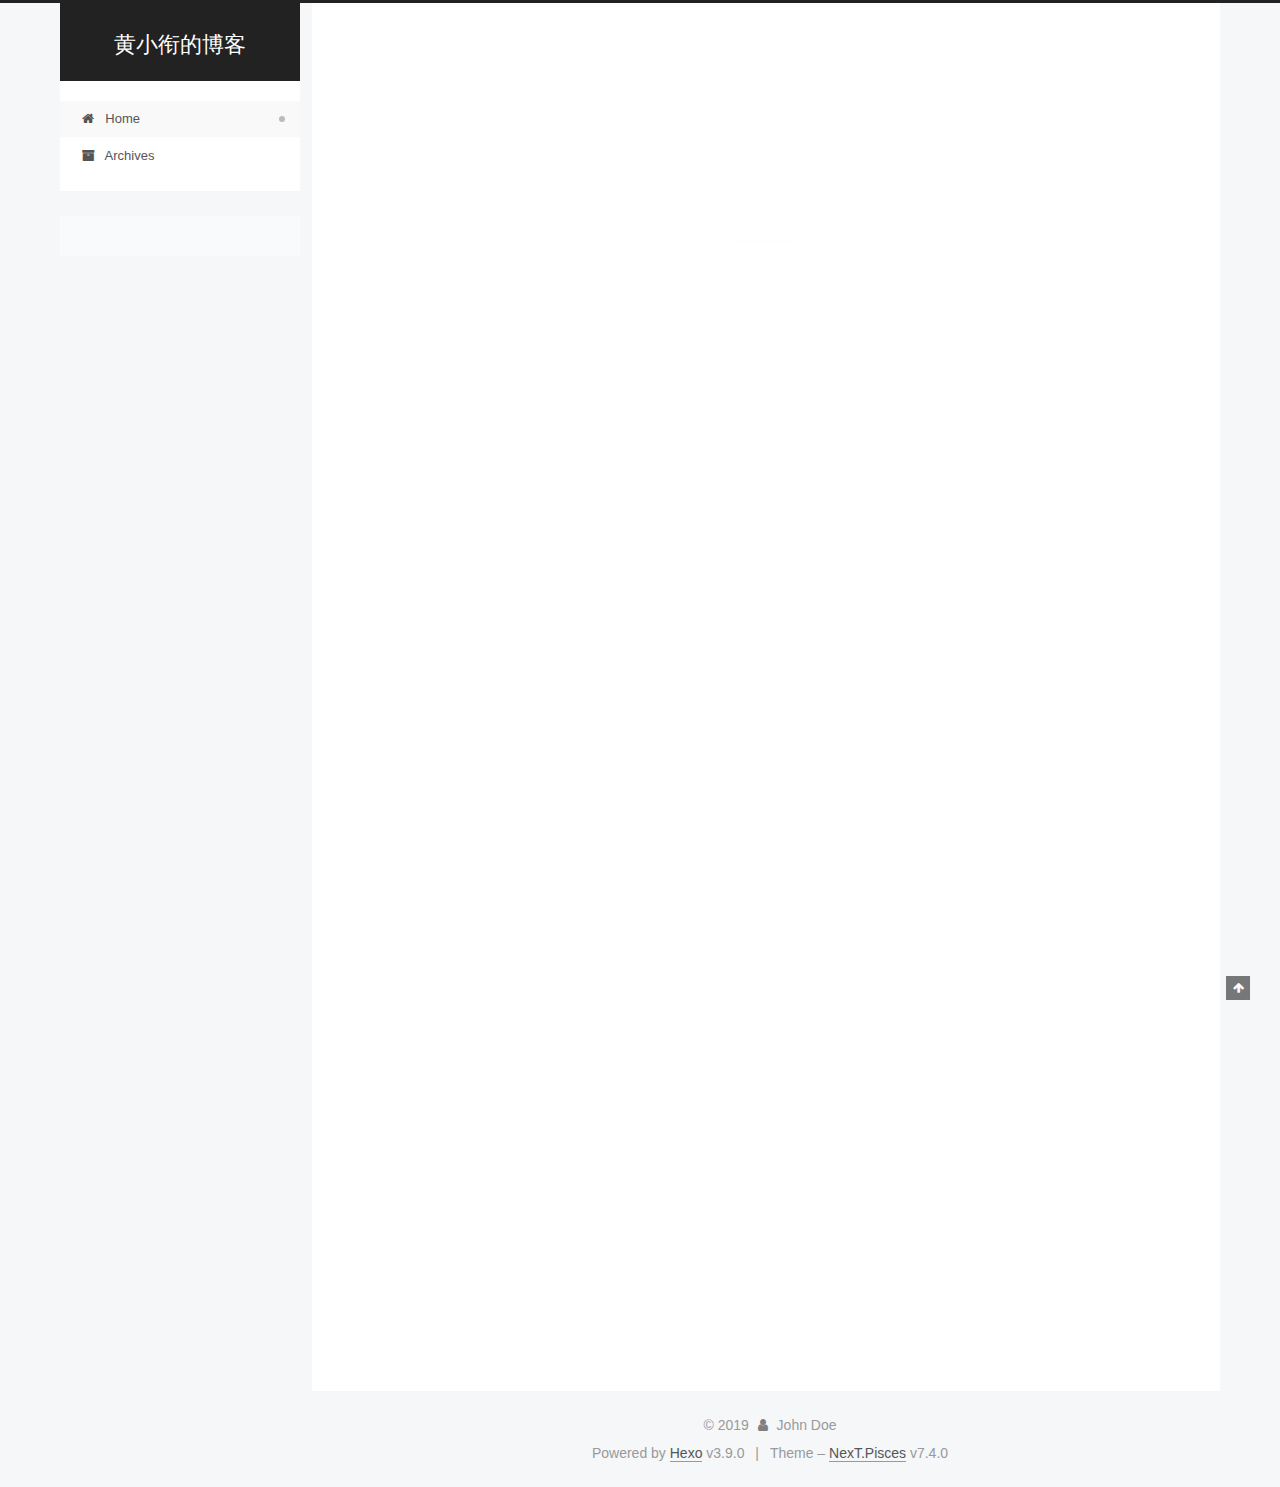
==== index.html @ cad2d897 "Site updated: 2019-09-07 14:16:09" ====
<!DOCTYPE html>





<html lang="en">
<head>
  <meta charset="UTF-8">
<meta name="viewport" content="width=device-width, initial-scale=1, maximum-scale=2">
<meta name="theme-color" content="#222">
<meta name="generator" content="Hexo 3.9.0">
  <link rel="apple-touch-icon" sizes="180x180" href="/images/apple-touch-icon-next.png?v=7.4.0">
  <link rel="icon" type="image/png" sizes="32x32" href="/images/favicon-32x32-next.png?v=7.4.0">
  <link rel="icon" type="image/png" sizes="16x16" href="/images/favicon-16x16-next.png?v=7.4.0">
  <link rel="mask-icon" href="/images/logo.svg?v=7.4.0" color="#222">

<link rel="stylesheet" href="/css/main.css?v=7.4.0">


<link rel="stylesheet" href="/lib/font-awesome/css/font-awesome.min.css?v=4.7.0">


<script id="hexo-configurations">
  var NexT = window.NexT || {};
  var CONFIG = {
    root: '/',
    scheme: 'Pisces',
    version: '7.4.0',
    exturl: false,
    sidebar: {"position":"left","display":"post","offset":12,"onmobile":false},
    copycode: {"enable":false,"show_result":false,"style":null},
    back2top: {"enable":true,"sidebar":false,"scrollpercent":false},
    bookmark: {"enable":false,"color":"#222","save":"auto"},
    fancybox: false,
    mediumzoom: false,
    lazyload: false,
    pangu: false,
    algolia: {
      appID: '',
      apiKey: '',
      indexName: '',
      hits: {"per_page":10},
      labels: {"input_placeholder":"Search for Posts","hits_empty":"We didn't find any results for the search: ${query}","hits_stats":"${hits} results found in ${time} ms"}
    },
    localsearch: {"enable":false,"trigger":"auto","top_n_per_article":1,"unescape":false,"preload":false},
    path: '',
    motion: {"enable":true,"async":false,"transition":{"post_block":"fadeIn","post_header":"slideDownIn","post_body":"slideDownIn","coll_header":"slideLeftIn","sidebar":"slideUpIn"}},
    translation: {
      copy_button: 'Copy',
      copy_success: 'Copied',
      copy_failure: 'Copy failed'
    },
    sidebarPadding: 40
  };
</script>

  <meta property="og:type" content="website">
<meta property="og:title" content="黄小衔的博客">
<meta property="og:url" content="http://yoursite.com/index.html">
<meta property="og:site_name" content="黄小衔的博客">
<meta property="og:locale" content="en">
<meta name="twitter:card" content="summary">
<meta name="twitter:title" content="黄小衔的博客">
  <link rel="canonical" href="http://yoursite.com/">


<script id="page-configurations">
  // https://hexo.io/docs/variables.html
  CONFIG.page = {
    sidebar: "",
    isHome: true,
    isPost: false,
    isPage: false,
    isArchive: false
  };
</script>

  <title>黄小衔的博客</title>
  








  <noscript>
  <style>
  .use-motion .brand,
  .use-motion .menu-item,
  .sidebar-inner,
  .use-motion .post-block,
  .use-motion .pagination,
  .use-motion .comments,
  .use-motion .post-header,
  .use-motion .post-body,
  .use-motion .collection-header { opacity: initial; }

  .use-motion .logo,
  .use-motion .site-title,
  .use-motion .site-subtitle {
    opacity: initial;
    top: initial;
  }

  .use-motion .logo-line-before i { left: initial; }
  .use-motion .logo-line-after i { right: initial; }
  </style>
</noscript>

</head>

<body itemscope itemtype="http://schema.org/WebPage" lang="en">
  <div class="container use-motion">
    <div class="headband"></div>

    <header id="header" class="header" itemscope itemtype="http://schema.org/WPHeader">
      <div class="header-inner"><div class="site-brand-container">
  <div class="site-meta">

    <div>
      <a href="/" class="brand" rel="start">
        <span class="logo-line-before"><i></i></span>
        <span class="site-title">黄小衔的博客</span>
        <span class="logo-line-after"><i></i></span>
      </a>
    </div>
  </div>

  <div class="site-nav-toggle">
    <button aria-label="Toggle navigation bar">
      <span class="btn-bar"></span>
      <span class="btn-bar"></span>
      <span class="btn-bar"></span>
    </button>
  </div>
</div>


<nav class="site-nav">
  
  <ul id="menu" class="menu">
      
      
      
        
        <li class="menu-item menu-item-home">
      
    

    <a href="/" rel="section"><i class="menu-item-icon fa fa-fw fa-home"></i> <br>Home</a>

  </li>
      
      
      
        
        <li class="menu-item menu-item-archives">
      
    

    <a href="/archives/" rel="section"><i class="menu-item-icon fa fa-fw fa-archive"></i> <br>Archives</a>

  </li>
  </ul>

</nav>
</div>
    </header>

    
  <div class="back-to-top">
    <i class="fa fa-arrow-up"></i>
    <span>0%</span>
  </div>


    <main id="main" class="main">
      <div class="main-inner">
        <div class="content-wrap">
            

          <div id="content" class="content">
            
  <div id="posts" class="posts-expand">
        <article itemscope itemtype="http://schema.org/Article">
  
  
  
  <div class="post-block home">
    <link itemprop="mainEntityOfPage" href="http://yoursite.com/2019/09/07/我的第一篇博文/">

    <span hidden itemprop="author" itemscope itemtype="http://schema.org/Person">
      <meta itemprop="name" content="John Doe">
      <meta itemprop="description" content="">
      <meta itemprop="image" content="/images/avatar.gif">
    </span>

    <span hidden itemprop="publisher" itemscope itemtype="http://schema.org/Organization">
      <meta itemprop="name" content="黄小衔的博客">
    </span>
      <header class="post-header">
        <h1 class="post-title" itemprop="name headline">
            
            <a href="/2019/09/07/我的第一篇博文/" class="post-title-link" itemprop="url">我的第一篇博文</a>
          
        </h1>

        <div class="post-meta">
            <span class="post-meta-item">
              <span class="post-meta-item-icon">
                <i class="fa fa-calendar-o"></i>
              </span>
              <span class="post-meta-item-text">Posted on</span>

              
                
              

              <time title="Created: 2019-09-07 10:00:48" itemprop="dateCreated datePublished" datetime="2019-09-07T10:00:48+08:00">2019-09-07</time>
            </span>
          

          
  
    <div id="KPSM" sourceId="2019/09/07/我的第一篇博文/" appId="kp0000RFGR8A6Y"></div>
    <script type="text/javascript" src="https://cdn.kuaiping.yhdm360.com/pub/common/js/kp.js"></script>
  
  

        </div>
      </header>

    
    
    
    <div class="post-body" itemprop="articleBody">

      
          
        
      
    </div>

    
    
    
      <footer class="post-footer">
          <div class="post-eof"></div>
        
      </footer>
  </div>
  
  
  
  </article>

    
        <article itemscope itemtype="http://schema.org/Article">
  
  
  
  <div class="post-block home">
    <link itemprop="mainEntityOfPage" href="http://yoursite.com/2019/09/07/hello-world/">

    <span hidden itemprop="author" itemscope itemtype="http://schema.org/Person">
      <meta itemprop="name" content="John Doe">
      <meta itemprop="description" content="">
      <meta itemprop="image" content="/images/avatar.gif">
    </span>

    <span hidden itemprop="publisher" itemscope itemtype="http://schema.org/Organization">
      <meta itemprop="name" content="黄小衔的博客">
    </span>
      <header class="post-header">
        <h1 class="post-title" itemprop="name headline">
            
            <a href="/2019/09/07/hello-world/" class="post-title-link" itemprop="url">Hello World</a>
          
        </h1>

        <div class="post-meta">
            <span class="post-meta-item">
              <span class="post-meta-item-icon">
                <i class="fa fa-calendar-o"></i>
              </span>
              <span class="post-meta-item-text">Posted on</span>

              
                
              

              <time title="Created: 2019-09-07 09:27:58" itemprop="dateCreated datePublished" datetime="2019-09-07T09:27:58+08:00">2019-09-07</time>
            </span>
          

          
  
    <div id="KPSM" sourceId="2019/09/07/hello-world/" appId="kp0000RFGR8A6Y"></div>
    <script type="text/javascript" src="https://cdn.kuaiping.yhdm360.com/pub/common/js/kp.js"></script>
  
  

        </div>
      </header>

    
    
    
    <div class="post-body" itemprop="articleBody">

      
          <p>Welcome to <a href="https://hexo.io/" target="_blank" rel="noopener">Hexo</a>! This is your very first post. Check <a href="https://hexo.io/docs/" target="_blank" rel="noopener">documentation</a> for more info. If you get any problems when using Hexo, you can find the answer in <a href="https://hexo.io/docs/troubleshooting.html" target="_blank" rel="noopener">troubleshooting</a> or you can ask me on <a href="https://github.com/hexojs/hexo/issues" target="_blank" rel="noopener">GitHub</a>.</p>
<h2 id="Quick-Start"><a href="#Quick-Start" class="headerlink" title="Quick Start"></a>Quick Start</h2><h3 id="Create-a-new-post"><a href="#Create-a-new-post" class="headerlink" title="Create a new post"></a>Create a new post</h3><figure class="highlight bash"><table><tr><td class="gutter"><pre><span class="line">1</span><br></pre></td><td class="code"><pre><span class="line">$ hexo new <span class="string">"My New Post"</span></span><br></pre></td></tr></table></figure>

<p>More info: <a href="https://hexo.io/docs/writing.html" target="_blank" rel="noopener">Writing</a></p>
<h3 id="Run-server"><a href="#Run-server" class="headerlink" title="Run server"></a>Run server</h3><figure class="highlight bash"><table><tr><td class="gutter"><pre><span class="line">1</span><br></pre></td><td class="code"><pre><span class="line">$ hexo server</span><br></pre></td></tr></table></figure>

<p>More info: <a href="https://hexo.io/docs/server.html" target="_blank" rel="noopener">Server</a></p>
<h3 id="Generate-static-files"><a href="#Generate-static-files" class="headerlink" title="Generate static files"></a>Generate static files</h3><figure class="highlight bash"><table><tr><td class="gutter"><pre><span class="line">1</span><br></pre></td><td class="code"><pre><span class="line">$ hexo generate</span><br></pre></td></tr></table></figure>

<p>More info: <a href="https://hexo.io/docs/generating.html" target="_blank" rel="noopener">Generating</a></p>
<h3 id="Deploy-to-remote-sites"><a href="#Deploy-to-remote-sites" class="headerlink" title="Deploy to remote sites"></a>Deploy to remote sites</h3><figure class="highlight bash"><table><tr><td class="gutter"><pre><span class="line">1</span><br></pre></td><td class="code"><pre><span class="line">$ hexo deploy</span><br></pre></td></tr></table></figure>

<p>More info: <a href="https://hexo.io/docs/deployment.html" target="_blank" rel="noopener">Deployment</a></p>

        
      
    </div>

    
    
    
      <footer class="post-footer">
          <div class="post-eof"></div>
        
      </footer>
  </div>
  
  
  
  </article>

    
  </div>

  


          </div>
          

        </div>
          
  
  <div class="sidebar-toggle">
    <div class="sidebar-toggle-line-wrap">
      <span class="sidebar-toggle-line sidebar-toggle-line-first"></span>
      <span class="sidebar-toggle-line sidebar-toggle-line-middle"></span>
      <span class="sidebar-toggle-line sidebar-toggle-line-last"></span>
    </div>
  </div>

  <aside class="sidebar">
    <div class="sidebar-inner">

      <ul class="sidebar-nav motion-element">
        <li class="sidebar-nav-toc">
          Table of Contents
        </li>
        <li class="sidebar-nav-overview">
          Overview
        </li>
      </ul>

      <!--noindex-->
      <div class="post-toc-wrap sidebar-panel">
      </div>
      <!--/noindex-->

      <div class="site-overview-wrap sidebar-panel">
        <div class="site-author motion-element" itemprop="author" itemscope itemtype="http://schema.org/Person">
  <p class="site-author-name" itemprop="name">John Doe</p>
  <div class="site-description" itemprop="description"></div>
</div>
  <nav class="site-state motion-element">
      <div class="site-state-item site-state-posts">
        
          <a href="/archives/">
        
          <span class="site-state-item-count">2</span>
          <span class="site-state-item-name">posts</span>
        </a>
      </div>
    
  </nav>



      </div>

    </div>
  </aside>
  <div id="sidebar-dimmer"></div>


      </div>
    </main>

    <footer id="footer" class="footer">
      <div class="footer-inner">
        <div class="copyright">&copy; <span itemprop="copyrightYear">2019</span>
  <span class="with-love" id="animate">
    <i class="fa fa-user"></i>
  </span>
  <span class="author" itemprop="copyrightHolder">John Doe</span>
</div>
  <div class="powered-by">Powered by <a href="https://hexo.io" class="theme-link" rel="noopener" target="_blank">Hexo</a> v3.9.0</div>
  <span class="post-meta-divider">|</span>
  <div class="theme-info">Theme – <a href="https://theme-next.org" class="theme-link" rel="noopener" target="_blank">NexT.Pisces</a> v7.4.0</div>

        












        
      </div>
    </footer>
  </div>

  


  <script src="/lib/anime.min.js?v=3.1.0"></script>
  <script src="/lib/velocity/velocity.min.js?v=1.2.1"></script>
  <script src="/lib/velocity/velocity.ui.min.js?v=1.2.1"></script>
<script src="/js/utils.js?v=7.4.0"></script><script src="/js/motion.js?v=7.4.0"></script>
<script src="/js/schemes/pisces.js?v=7.4.0"></script>
<script src="/js/next-boot.js?v=7.4.0"></script>



  





















  

  

  


</body>
</html>
---- css/main.css ----
html {
  line-height: 1.15; /* 1 */
  -webkit-text-size-adjust: 100%; /* 2 */
}
body {
  margin: 0;
}
main {
  display: block;
}
h1 {
  font-size: 2em;
  margin: 0.67em 0;
}
hr {
  box-sizing: content-box; /* 1 */
  height: 0; /* 1 */
  overflow: visible; /* 2 */
}
pre {
  font-family: monospace, monospace; /* 1 */
  font-size: 1em; /* 2 */
}
a {
  background-color: transparent;
}
abbr[title] {
  border-bottom: none; /* 1 */
  text-decoration: underline; /* 2 */
  text-decoration: underline dotted; /* 2 */
}
b,
strong {
  font-weight: bolder;
}
code,
kbd,
samp {
  font-family: monospace, monospace; /* 1 */
  font-size: 1em; /* 2 */
}
small {
  font-size: 80%;
}
sub,
sup {
  font-size: 75%;
  line-height: 0;
  position: relative;
  vertical-align: baseline;
}
sub {
  bottom: -0.25em;
}
sup {
  top: -0.5em;
}
img {
  border-style: none;
}
button,
input,
optgroup,
select,
textarea {
  font-family: inherit; /* 1 */
  font-size: 100%; /* 1 */
  line-height: 1.15; /* 1 */
  margin: 0; /* 2 */
}
button,
input {
/* 1 */
  overflow: visible;
}
button,
select {
/* 1 */
  text-transform: none;
}
button,
[type='button'],
[type='reset'],
[type='submit'] {
  -webkit-appearance: button;
}
button::-moz-focus-inner,
[type='button']::-moz-focus-inner,
[type='reset']::-moz-focus-inner,
[type='submit']::-moz-focus-inner {
  border-style: none;
  padding: 0;
}
button:-moz-focusring,
[type='button']:-moz-focusring,
[type='reset']:-moz-focusring,
[type='submit']:-moz-focusring {
  outline: 1px dotted ButtonText;
}
fieldset {
  padding: 0.35em 0.75em 0.625em;
}
legend {
  box-sizing: border-box; /* 1 */
  color: inherit; /* 2 */
  display: table; /* 1 */
  max-width: 100%; /* 1 */
  padding: 0; /* 3 */
  white-space: normal; /* 1 */
}
progress {
  vertical-align: baseline;
}
textarea {
  overflow: auto;
}
[type='checkbox'],
[type='radio'] {
  box-sizing: border-box; /* 1 */
  padding: 0; /* 2 */
}
[type='number']::-webkit-inner-spin-button,
[type='number']::-webkit-outer-spin-button {
  height: auto;
}
[type='search'] {
  outline-offset: -2px; /* 2 */
  -webkit-appearance: textfield; /* 1 */
}
[type='search']::-webkit-search-decoration {
  -webkit-appearance: none;
}
::-webkit-file-upload-button {
  font: inherit; /* 2 */
  -webkit-appearance: button; /* 1 */
}
details {
  display: block;
}
summary {
  display: list-item;
}
template {
  display: none;
}
[hidden] {
  display: none;
}
::selection {
  background: #262a30;
  color: #fff;
}
body {
  background: #f5f7f9;
  color: #555;
  font-family: 'Lato', "PingFang SC", "Microsoft YaHei", sans-serif;
  font-size: 1em;
  line-height: 2;
}
@media (max-width: 991px) {
  body {
    padding-right: 0;
  }
}
h1,
h2,
h3,
h4,
h5,
h6 {
  font-family: 'Lato', "PingFang SC", "Microsoft YaHei", sans-serif;
  font-weight: bold;
  line-height: 1.5;
  margin: 20px 0 15px;
  padding: 0;
}
h1 {
  font-size: 1.75em;
}
h2 {
  font-size: 1.625em;
}
h3 {
  font-size: 1.5em;
}
h4 {
  font-size: 1.375em;
}
h5 {
  font-size: 1.25em;
}
h6 {
  font-size: 1.125em;
}
p {
  margin: 0 0 20px 0;
}
a,
span.exturl {
  overflow-wrap: break-word;
  word-wrap: break-word;
  background-color: transparent;
  border-bottom: 1px solid #999;
  color: #555;
  outline: none;
  text-decoration: none;
  cursor: pointer;
}
a:hover,
span.exturl:hover {
  border-bottom-color: #222;
  color: #222;
}
iframe,
img,
video {
  display: block;
  margin-left: auto;
  margin-right: auto;
  max-width: 100%;
}
hr {
  background-color: #ddd;
  background-image: repeating-linear-gradient(-45deg, #fff, #fff 4px, transparent 4px, transparent 8px);
  border: 0;
  height: 3px;
  margin: 40px 0;
}
blockquote {
  border-left: 4px solid #ddd;
  color: #666;
  margin: 0;
  padding: 0 15px;
}
blockquote cite::before {
  content: '-';
  padding: 0 5px;
}
dt {
  font-weight: 700;
}
dd {
  margin: 0;
  padding: 0;
}
kbd {
  background-color: #f9f9f9;
  background-image: linear-gradient(top, #eee, #fff, #eee);
  border: 1px solid #ccc;
  border-radius: 0.2em;
  box-shadow: 0.1em 0.1em 0.2em rgba(0,0,0,0.1);
  font-family: inherit;
  padding: 0.1em 0.3em;
  white-space: nowrap;
}
.text-left {
  text-align: left;
}
.text-center {
  text-align: center;
}
.text-right {
  text-align: right;
}
.text-justify {
  text-align: justify;
}
.text-nowrap {
  white-space: nowrap;
}
.text-lowercase {
  text-transform: lowercase;
}
.text-uppercase {
  text-transform: uppercase;
}
.text-capitalize {
  text-transform: capitalize;
}
.center-block {
  display: block;
  margin-left: auto;
  margin-right: auto;
}
.clearfix::before,
.clearfix::after {
  content: ' ';
  display: table;
}
.clearfix::after {
  clear: both;
}
.pullquote {
  width: 45%;
}
.pullquote.left {
  float: left;
  margin-left: 5px;
  margin-right: 10px;
}
.pullquote.right {
  float: right;
  margin-left: 10px;
  margin-right: 5px;
}
.translation {
  color: #999;
  font-size: 0.875em;
  margin-top: -20px;
}
.table-container {
  -webkit-overflow-scrolling: touch;
  overflow: auto;
}
table {
  border-collapse: collapse;
  border-spacing: 0;
  font-size: 0.875em;
  margin: 0 0 20px 0;
  width: 100%;
}
table > tbody > tr:nth-of-type(odd) {
  background-color: #f9f9f9;
}
table > tbody > tr:hover {
  background-color: #f5f5f5;
}
caption,
th,
td {
  font-weight: normal;
  padding: 8px;
  text-align: left;
  vertical-align: middle;
}
th,
td {
  border: 1px solid #ddd;
  border-bottom: 3px solid #ddd;
}
th {
  font-weight: 700;
  padding-bottom: 10px;
}
td {
  border-bottom-width: 1px;
}
html,
body {
  height: 100%;
}
.container {
  position: relative;
}
.header-inner {
  margin: 0 auto;
  padding: 100px 0 70px;
  width: calc(100% - 20px);
}
@media (min-width: 1200px) {
  .container .header-inner {
    width: 1160px;
  }
}
@media (min-width: 1600px) {
  .container .header-inner {
    width: 73%;
  }
}
.main-inner {
  margin: 0 auto;
  width: calc(100% - 20px);
}
@media (min-width: 1200px) {
  .container .main-inner {
    width: 1160px;
  }
}
@media (min-width: 1600px) {
  .container .main-inner {
    width: 73%;
  }
}
.footer {
  padding: 20px 0;
}
.footer-inner {
  box-sizing: border-box;
  margin: 0 auto;
  width: calc(100% - 20px);
}
@media (min-width: 1200px) {
  .container .footer-inner {
    width: 1160px;
  }
}
@media (min-width: 1600px) {
  .container .footer-inner {
    width: 73%;
  }
}
pre,
.highlight {
  background: #f7f7f7;
  color: #4d4d4c;
  line-height: 1.6;
  margin: 0 auto 20px;
}
pre,
code {
  font-family: consolas, Menlo, "PingFang SC", "Microsoft YaHei", monospace;
}
code {
  overflow-wrap: break-word;
  word-wrap: break-word;
  background: #eee;
  border-radius: 3px;
  color: #555;
  padding: 2px 4px;
}
pre {
  overflow: auto;
  padding: 10px;
}
pre code {
  background: none;
  color: #4d4d4c;
  font-size: 0.875em;
  padding: 0;
  text-shadow: none;
}
.highlight *::selection {
  background: #d6d6d6;
}
.highlight pre {
  border: 0;
  margin: 0;
  padding: 10px 0;
}
.highlight table {
  border: 0;
  margin: 0;
  width: auto;
}
.highlight td {
  border: 0;
  padding: 0;
}
.highlight figcaption {
  background: #eee;
  border-bottom: 1px solid #e9e9e9;
  color: #4d4d4c;
  line-height: 1em;
  margin: 0;
  padding: 0.5em;
}
.highlight figcaption::before,
.highlight figcaption::after {
  content: ' ';
  display: table;
}
.highlight figcaption::after {
  clear: both;
}
.highlight figcaption a {
  color: #4d4d4c;
  float: right;
}
.highlight figcaption a:hover {
  border-bottom-color: #4d4d4c;
}
.highlight .gutter pre {
  background-color: #eff2f3;
  color: #869194;
  padding-left: 10px;
  padding-right: 10px;
  text-align: right;
}
.highlight .code pre {
  background-color: #f7f7f7;
  padding-left: 10px;
  width: 100%;
}
.gutter {
  -moz-user-select: none;
  -ms-user-select: none;
  -webkit-user-select: none;
  user-select: none;
}
.gist table {
  width: auto;
}
.gist table td {
  border: 0;
}
pre .deletion {
  background: #fdd;
}
pre .addition {
  background: #dfd;
}
pre .meta {
  color: #eab700;
  -moz-user-select: none;
  -ms-user-select: none;
  -webkit-user-select: none;
  user-select: none;
}
pre .comment {
  color: #8e908c;
}
pre .variable,
pre .attribute,
pre .tag,
pre .name,
pre .regexp,
pre .ruby .constant,
pre .xml .tag .title,
pre .xml .pi,
pre .xml .doctype,
pre .html .doctype,
pre .css .id,
pre .css .class,
pre .css .pseudo {
  color: #c82829;
}
pre .number,
pre .preprocessor,
pre .built_in,
pre .builtin-name,
pre .literal,
pre .params,
pre .constant,
pre .command {
  color: #f5871f;
}
pre .ruby .class .title,
pre .css .rules .attribute,
pre .string,
pre .symbol,
pre .value,
pre .inheritance,
pre .header,
pre .ruby .symbol,
pre .xml .cdata,
pre .special,
pre .formula {
  color: #718c00;
}
pre .title,
pre .css .hexcolor {
  color: #3e999f;
}
pre .function,
pre .python .decorator,
pre .python .title,
pre .ruby .function .title,
pre .ruby .title .keyword,
pre .perl .sub,
pre .javascript .title,
pre .coffeescript .title {
  color: #4271ae;
}
pre .keyword,
pre .javascript .function {
  color: #8959a8;
}
.blockquote-center {
  border-left: none;
  margin: 40px 0;
  padding: 0;
  position: relative;
  text-align: center;
}
.blockquote-center::before,
.blockquote-center::after {
  background-position: 0 -6px;
  background-repeat: no-repeat;
  background-size: 22px 22px;
  content: ' ';
  display: block;
  height: 24px;
  opacity: 0.2;
  position: absolute;
  width: 100%;
}
.blockquote-center::before {
  background-image: url("../images/quote-l.svg");
  border-top: 1px solid #ccc;
  top: -20px;
}
.blockquote-center::after {
  background-image: url("../images/quote-r.svg");
  background-position: 100% 8px;
  border-bottom: 1px solid #ccc;
  bottom: -20px;
}
.blockquote-center p,
.blockquote-center div {
  text-align: center;
}
.post-body .group-picture img {
  border: 0;
  box-sizing: border-box;
  margin: 0 auto;
  padding: 0 3px;
}
.post-body .group-picture-row {
  margin-bottom: 6px;
  overflow: hidden;
}
.post-body .group-picture-column {
  float: left;
  margin-bottom: 10px;
}
.post-body .label {
  display: inline;
  padding: 0 2px;
}
.post-body .label.default {
  background-color: #f0f0f0;
}
.post-body .label.primary {
  background-color: #efe6f7;
}
.post-body .label.info {
  background-color: #e5f2f8;
}
.post-body .label.success {
  background-color: #e7f4e9;
}
.post-body .label.warning {
  background-color: #fcf6e1;
}
.post-body .label.danger {
  background-color: #fae8eb;
}
.post-body .tabs {
  margin-bottom: 20px;
}
.post-body .tabs,
.tabs-comment {
  display: block;
  padding-top: 10px;
  position: relative;
}
.post-body .tabs ul.nav-tabs,
.tabs-comment ul.nav-tabs {
  display: flex;
  flex-wrap: wrap;
  margin: 0;
  margin-bottom: -1px;
  padding: 0;
}
@media (max-width: 413px) {
  .post-body .tabs ul.nav-tabs,
  .tabs-comment ul.nav-tabs {
    display: block;
    margin-bottom: 5px;
  }
}
.post-body .tabs ul.nav-tabs li.tab,
.tabs-comment ul.nav-tabs li.tab {
  background-color: #fff;
  border-bottom: 1px solid #ddd;
  border-left: 1px solid transparent;
  border-right: 1px solid transparent;
  border-top: 3px solid transparent;
  flex-grow: 1;
  list-style-type: none;
}
@media (max-width: 413px) {
  .post-body .tabs ul.nav-tabs li.tab,
  .tabs-comment ul.nav-tabs li.tab {
    border-bottom: 1px solid transparent;
    border-left: 3px solid transparent;
    border-right: 1px solid transparent;
    border-top: 1px solid transparent;
  }
}
.post-body .tabs ul.nav-tabs li.tab a,
.tabs-comment ul.nav-tabs li.tab a {
  border-bottom: initial;
  display: block;
  line-height: 1.8em;
  outline: 0;
  padding: 0.25em 0.75em;
  text-align: center;
  transition-delay: 0s;
  transition-duration: 0.2s;
  transition-timing-function: ease-out;
}
.post-body .tabs ul.nav-tabs li.tab a i,
.tabs-comment ul.nav-tabs li.tab a i {
  width: 1.285714285714286em;
}
.post-body .tabs ul.nav-tabs li.tab.active,
.tabs-comment ul.nav-tabs li.tab.active {
  border-bottom: 1px solid transparent;
  border-left: 1px solid #ddd;
  border-right: 1px solid #ddd;
  border-top: 3px solid #fc6423;
}
@media (max-width: 413px) {
  .post-body .tabs ul.nav-tabs li.tab.active,
  .tabs-comment ul.nav-tabs li.tab.active {
    border-bottom: 1px solid #ddd;
    border-left: 3px solid #fc6423;
    border-right: 1px solid #ddd;
    border-top: 1px solid #ddd;
  }
}
.post-body .tabs ul.nav-tabs li.tab.active a,
.tabs-comment ul.nav-tabs li.tab.active a {
  color: #555;
  cursor: default;
}
.post-body .tabs .tab-content .tab-pane,
.tabs-comment .tab-content .tab-pane {
  border: 1px solid #ddd;
  padding: 20px 20px 0 20px;
}
.post-body .tabs .tab-content .tab-pane:not(.active),
.tabs-comment .tab-content .tab-pane:not(.active) {
  display: none;
}
.post-body .tabs .tab-content .tab-pane.active,
.tabs-comment .tab-content .tab-pane.active {
  display: block;
}
.post-body .note {
  margin-bottom: 20px;
  padding: 15px;
  position: relative;
  border: 1px solid #eee;
  border-left-width: 5px;
  border-radius: 3px;
}
.post-body .note h2,
.post-body .note h3,
.post-body .note h4,
.post-body .note h5,
.post-body .note h6 {
  margin-top: 0;
  border-bottom: initial;
  margin-bottom: 0;
  padding-top: 0;
}
.post-body .note p:first-child,
.post-body .note ul:first-child,
.post-body .note ol:first-child,
.post-body .note table:first-child,
.post-body .note pre:first-child,
.post-body .note blockquote:first-child,
.post-body .note img:first-child {
  margin-top: 0;
}
.post-body .note p:last-child,
.post-body .note ul:last-child,
.post-body .note ol:last-child,
.post-body .note table:last-child,
.post-body .note pre:last-child,
.post-body .note blockquote:last-child,
.post-body .note img:last-child {
  margin-bottom: 0;
}
.post-body .note.default {
  border-left-color: #777;
}
.post-body .note.default h2,
.post-body .note.default h3,
.post-body .note.default h4,
.post-body .note.default h5,
.post-body .note.default h6 {
  color: #777;
}
.post-body .note.primary {
  border-left-color: #6f42c1;
}
.post-body .note.primary h2,
.post-body .note.primary h3,
.post-body .note.primary h4,
.post-body .note.primary h5,
.post-body .note.primary h6 {
  color: #6f42c1;
}
.post-body .note.info {
  border-left-color: #428bca;
}
.post-body .note.info h2,
.post-body .note.info h3,
.post-body .note.info h4,
.post-body .note.info h5,
.post-body .note.info h6 {
  color: #428bca;
}
.post-body .note.success {
  border-left-color: #5cb85c;
}
.post-body .note.success h2,
.post-body .note.success h3,
.post-body .note.success h4,
.post-body .note.success h5,
.post-body .note.success h6 {
  color: #5cb85c;
}
.post-body .note.warning {
  border-left-color: #f0ad4e;
}
.post-body .note.warning h2,
.post-body .note.warning h3,
.post-body .note.warning h4,
.post-body .note.warning h5,
.post-body .note.warning h6 {
  color: #f0ad4e;
}
.post-body .note.danger {
  border-left-color: #d9534f;
}
.post-body .note.danger h2,
.post-body .note.danger h3,
.post-body .note.danger h4,
.post-body .note.danger h5,
.post-body .note.danger h6 {
  color: #d9534f;
}
.btn {
  background: #fff;
  border: 2px solid #555;
  border-radius: 2px;
  color: #555;
  display: inline-block;
  font-size: 0.875em;
  line-height: 2;
  padding: 0 20px;
  text-decoration: none;
  transition-delay: 0s;
  transition-duration: 0.2s;
  transition-timing-function: ease-in-out;
  transition-property: background-color;
}
.btn:hover {
  background: #222;
  border-color: #222;
  color: #fff;
}
.btn + .btn {
  margin: 0 0 8px 8px;
}
.btn .fa-fw {
  text-align: left;
  width: 1.285714285714286em;
}
.btn-bar {
  background: #555;
  border-radius: 1px;
  display: block;
  height: 2px;
  width: 22px;
}
.btn-bar + .btn-bar {
  margin-top: 4px;
}
.page-number-basic,
.pagination .prev,
.pagination .next,
.pagination .page-number,
.pagination .space {
  display: inline-block;
  margin: 0 10px;
  padding: 0 11px;
  position: relative;
  top: -1px;
}
@media (max-width: 767px) {
  .page-number-basic,
  .pagination .prev,
  .pagination .next,
  .pagination .page-number,
  .pagination .space {
    margin: 0 5px;
  }
}
.pagination {
  border-top: 1px solid #eee;
  margin: 120px 0 40px;
  text-align: center;
}
.pagination .prev,
.pagination .next,
.pagination .page-number {
  border-bottom: 0;
  border-top: 1px solid #eee;
  transition-property: border-color;
  transition-delay: 0s;
  transition-duration: 0.2s;
  transition-timing-function: ease-in-out;
}
.pagination .prev:hover,
.pagination .next:hover,
.pagination .page-number:hover {
  border-top-color: #222;
}
.pagination .space {
  margin: 0;
  padding: 0;
}
.pagination .prev {
  margin-left: 0;
}
.pagination .next {
  margin-right: 0;
}
.pagination .page-number.current {
  background: #ccc;
  border-top-color: #ccc;
  color: #fff;
}
@media (max-width: 767px) {
  .pagination {
    border-top: none;
  }
  .pagination .prev,
  .pagination .next,
  .pagination .page-number {
    border-bottom: 1px solid #eee;
    border-top: 0;
    margin-bottom: 10px;
    padding: 0 10px;
  }
  .pagination .prev:hover,
  .pagination .next:hover,
  .pagination .page-number:hover {
    border-bottom-color: #222;
  }
}
.comments {
  margin: 60px 20px 0;
  overflow: hidden;
}
.comment-button-group {
  display: flex;
  flex-wrap: wrap-reverse;
  justify-content: center;
  margin: 1em 0;
}
.comment-button-group .comment-button {
  margin: 0.1em 0.2em;
}
.comment-button-group .comment-button.active {
  background: #222;
  border-color: #222;
  color: #fff;
}
.comment-position {
  display: none;
}
.comment-position.active {
  display: block;
}
.tabs-comment {
  background: #fff;
  margin-top: 4em;
  padding-top: 0;
}
.tabs-comment .comments {
  border: 0;
  box-shadow: none;
  margin-top: 0;
  padding-top: 0;
}
.back-to-top {
  background: #222;
  bottom: -100px;
  box-sizing: border-box;
  color: #fff;
  cursor: pointer;
  font-size: 12px;
  left: 30px;
  opacity: 0.6;
  padding: 0 6px;
  position: fixed;
  text-align: center;
  transition-property: bottom;
  z-index: 1050;
  transition-delay: 0s;
  transition-duration: 0.2s;
  transition-timing-function: ease-in-out;
  width: 24px;
}
.back-to-top span {
  display: none;
}
.back-to-top:hover {
  color: #fc6423;
}
.back-to-top.back-to-top-on {
  bottom: 30px;
}
@media (max-width: 991px) {
  .back-to-top {
    left: 20px;
    opacity: 0.8;
  }
}
.header {
  background: transparent;
}
.header-inner {
  position: relative;
}
.headband {
  background: #222;
  height: 3px;
}
.site-meta {
  margin: 0;
  text-align: center;
}
@media (max-width: 767px) {
  .site-meta {
    text-align: center;
  }
}
.brand {
  background: #222;
  border-bottom: none;
  color: #fff;
  display: inline-block;
  line-height: 1.375em;
  padding: 0 40px;
  position: relative;
}
.brand:hover {
  color: #fff;
}
.logo {
  display: inline-block;
  line-height: 36px;
  margin-right: 5px;
  vertical-align: top;
}
.site-title {
  display: inline-block;
  font-family: 'Lato', "PingFang SC", "Microsoft YaHei", sans-serif;
  font-size: 1.375em;
  font-weight: normal;
  line-height: 1.5;
  vertical-align: top;
}
.site-subtitle {
  color: #ddd;
  font-size: 0.8125em;
  margin-top: 10px;
}
.use-motion .brand {
  opacity: 0;
}
.use-motion .logo,
.use-motion .site-title,
.use-motion .site-subtitle,
.use-motion .custom-logo-image {
  opacity: 0;
  position: relative;
  top: -10px;
}
.site-nav-toggle {
  display: none;
  left: 10px;
  position: absolute;
}
@media (max-width: 767px) {
  .site-nav-toggle {
    display: block;
  }
}
.site-nav-toggle button {
  background: transparent;
  border: 0;
  margin-top: 2px;
  padding: 9px 10px;
}
.site-nav {
  display: block;
}
@media (max-width: 767px) {
  .site-nav {
    border-top: 1px solid #ddd;
    clear: both;
    display: none;
    margin: 0 -10px;
    padding: 0 10px;
  }
}
.site-nav.site-nav-on {
  display: block;
}
.menu {
  margin-top: 20px;
  padding-left: 0;
  text-align: center;
}
.menu-item {
  display: inline-block;
  list-style: none;
  margin: 0 10px;
}
@media (max-width: 767px) {
  .menu-item {
    margin-top: 10px;
  }
}
.menu-item a,
.menu-item span.exturl {
  border-bottom: 1px solid transparent;
  display: block;
  font-size: 0.8125em;
  line-height: inherit;
  transition-property: border-color;
  transition-delay: 0s;
  transition-duration: 0.2s;
  transition-timing-function: ease-in-out;
}
.menu-item a:hover,
.menu-item span.exturl:hover {
  border-bottom-color: #222;
}
.menu-item .fa {
  margin-right: 5px;
}
.use-motion .menu-item {
  opacity: 0;
}
.post-body {
  overflow-wrap: break-word;
  word-wrap: break-word;
  font-family: 'Lato', "PingFang SC", "Microsoft YaHei", sans-serif;
}
@media (min-width: 1200px) {
  .post-body {
    font-size: 1.125em;
  }
}
@media (max-width: 767px) {
  .post-body {
    font-size: 0.875em;
  }
}
.post-body span.exturl .fa {
  font-size: 0.875em;
  margin-left: 4px;
}
.post-body .image-caption,
.post-body .figure .caption {
  color: #999;
  font-size: 0.875em;
  font-weight: bold;
  line-height: 1;
  margin: -20px auto 15px;
  text-align: center;
}
.post-sticky-flag {
  display: inline-block;
  transform: rotate(30deg);
}
.use-motion .post-block,
.use-motion .pagination,
.use-motion .comments {
  opacity: 0;
}
.use-motion .post-header {
  opacity: 0;
}
.use-motion .post-body {
  opacity: 0;
}
.use-motion .collection-header {
  opacity: 0;
}
.post-button {
  margin-top: 40px;
}
.posts-collapse {
  margin-left: 55px;
  position: relative;
  z-index: 1010;
}
@media (max-width: 767px) {
  .posts-collapse {
    margin-left: 20px;
    margin-right: 20px;
  }
}
.posts-collapse .collection-title {
  font-size: 1.125em;
  position: relative;
}
.posts-collapse .collection-title::before {
  background: #999;
  border: 1px solid #fff;
  border-radius: 50%;
  content: ' ';
  height: 10px;
  left: 0;
  margin-left: -6px;
  margin-top: -4px;
  position: absolute;
  top: 50%;
  width: 10px;
}
.posts-collapse .collection-year {
  margin: 60px 0;
  position: relative;
}
.posts-collapse .collection-year::before {
  background: #bbb;
  border-radius: 50%;
  content: ' ';
  height: 8px;
  left: 0;
  margin-left: -4px;
  margin-top: -4px;
  position: absolute;
  top: 50%;
  width: 8px;
}
.posts-collapse .collection-header {
  margin: 0 0 0 20px;
}
.posts-collapse .collection-header small {
  color: #bbb;
  margin-left: 5px;
}
.posts-collapse article {
  margin: 30px 0;
}
.posts-collapse .post-header {
  border-bottom: 1px dashed #ccc;
  position: relative;
  transition-delay: 0s;
  transition-duration: 0.2s;
  transition-timing-function: ease-in-out;
  transition-property: border;
}
.posts-collapse .post-header::before {
  background: #bbb;
  border: 1px solid #fff;
  border-radius: 50%;
  content: ' ';
  height: 6px;
  left: 0;
  margin-left: -4px;
  position: absolute;
  top: 0.75em;
  width: 6px;
  transition-delay: 0s;
  transition-duration: 0.2s;
  transition-timing-function: ease-in-out;
  transition-property: background;
}
.posts-collapse .post-header:hover {
  border-bottom-color: #666;
}
.posts-collapse .post-header:hover::before {
  background: #222;
}
.posts-collapse .post-title {
  font-size: 1em;
  font-weight: normal;
  line-height: inherit;
  margin-bottom: 0;
  margin-left: 3.75em;
}
.posts-collapse .post-title::after {
  margin-left: 3px;
  opacity: 0.6;
}
.posts-collapse .post-title a,
.posts-collapse .post-title span.exturl {
  border-bottom: none;
  color: #666;
}
.posts-collapse .post-meta {
  font-size: 0.75em;
  left: 20px;
  position: absolute;
  top: 5px;
}
.posts-collapse::after {
  background: #f5f5f5;
  content: ' ';
  height: 100%;
  left: 0;
  margin-left: -2px;
  position: absolute;
  top: 1.25em;
  width: 4px;
  z-index: -1;
}
.posts-collapse .fa-external-link {
  font-size: 0.875em;
  margin-left: 5px;
}
.post-eof {
  background: #ccc;
  height: 1px;
  margin: 80px auto 60px;
  text-align: center;
  width: 8%;
}
article:last-child .post-eof {
  display: none;
}
.posts-expand {
  padding-top: 40px;
}
@media (max-width: 767px) {
  .posts-expand {
    margin: 0 20px;
  }
}
@media (min-width: 992px) {
  .post-body {
    text-align: justify;
  }
}
@media (max-width: 991px) {
  .post-body {
    text-align: justify;
  }
}
.post-body h2,
.post-body h3,
.post-body h4,
.post-body h5,
.post-body h6 {
  padding-top: 10px;
}
.post-body h2 .header-anchor,
.post-body h3 .header-anchor,
.post-body h4 .header-anchor,
.post-body h5 .header-anchor,
.post-body h6 .header-anchor {
  border-bottom-style: none;
  color: #ccc;
  float: right;
  margin-left: 10px;
  visibility: hidden;
}
.post-body h2 .header-anchor:hover,
.post-body h3 .header-anchor:hover,
.post-body h4 .header-anchor:hover,
.post-body h5 .header-anchor:hover,
.post-body h6 .header-anchor:hover {
  color: inherit;
}
.post-body h2:hover .header-anchor,
.post-body h3:hover .header-anchor,
.post-body h4:hover .header-anchor,
.post-body h5:hover .header-anchor,
.post-body h6:hover .header-anchor {
  visibility: visible;
}
.post-body img {
  border: 1px solid #ddd;
  box-sizing: border-box;
  padding: 3px;
}
@media (max-width: 767px) {
  .post-body img {
    padding: initial;
  }
}
.post-body iframe,
.post-body img,
.post-body video {
  margin-bottom: 20px;
}
.post-body .video-container {
  height: 0;
  margin-bottom: 20px;
  overflow: hidden;
  padding-top: 75%;
  position: relative;
  width: 100%;
}
.post-body .video-container iframe,
.post-body .video-container object,
.post-body .video-container embed {
  height: 100%;
  left: 0;
  margin: 0;
  position: absolute;
  top: 0;
  width: 100%;
}
.post-gallery {
  border-collapse: separate;
  display: table;
  table-layout: fixed;
  width: 100%;
}
.post-gallery-row {
  display: table-row;
}
.post-gallery .post-gallery-img {
  border: 0;
  display: table-cell;
  text-align: center;
  vertical-align: middle;
}
.post-gallery .post-gallery-img img {
  border: 0;
  max-height: 100%;
  max-width: 100%;
}
.fancybox-close,
.fancybox-close:hover {
  border: 0;
}
.posts-expand .post-meta {
  color: #999;
  font-family: 'Lato', "PingFang SC", "Microsoft YaHei", sans-serif;
  margin: 3px 0 60px 0;
  text-align: center;
}
.posts-expand .post-meta .post-description {
  font-size: 0.875em;
  margin-top: 2px;
}
.posts-expand .post-meta time {
  border-bottom: 1px dashed #999;
  cursor: help;
}
.post-meta .post-meta-item + .post-meta-item::before {
  content: '|';
  margin: 0 0.5em;
}
.post-meta .post-meta-item {
  font-size: 0.75em;
}
.post-meta-divider {
  margin: 0 0.5em;
}
.post-meta-item-icon {
  margin-right: 3px;
}
@media (max-width: 991px) {
  .post-meta-item-icon {
    display: inline-block;
  }
}
@media (max-width: 991px) {
  .post-meta-item-text {
    display: none;
  }
}
.post-nav {
  border-top: 1px solid #eee;
  display: table;
  margin-top: 15px;
  width: 100%;
}
.post-nav-divider {
  display: table-cell;
  width: 10%;
}
.post-nav-item {
  display: table-cell;
  padding: 10px 0 0 0;
  vertical-align: top;
  width: 45%;
}
.post-nav-item a {
  border-bottom: none;
  color: #555;
  display: block;
  font-size: 0.875em;
  line-height: 1.6;
  position: relative;
}
.post-nav-item a:hover {
  border-bottom: none;
  color: #222;
}
.post-nav-item a:active {
  top: 2px;
}
.post-nav-item .fa {
  font-size: 0.75em;
  margin-right: 5px;
}
.post-nav-next a {
  padding-left: 5px;
}
.post-nav-prev {
  text-align: right;
}
.post-nav-prev a {
  padding-right: 5px;
}
.post-nav-prev .fa {
  margin-left: 5px;
}
.rtl.post-body p,
.rtl.post-body a,
.rtl.post-body h1,
.rtl.post-body h2,
.rtl.post-body h3,
.rtl.post-body h4,
.rtl.post-body h5,
.rtl.post-body h6,
.rtl.post-body li,
.rtl.post-body ul,
.rtl.post-body ol {
  direction: rtl;
  font-family: UKIJ Ekran;
}
.rtl.post-title {
  font-family: UKIJ Ekran;
}
.post-tags {
  margin-top: 40px;
  text-align: center;
}
.post-tags a {
  display: inline-block;
  font-size: 0.8125em;
  margin-right: 10px;
}
.posts-expand .post-title {
  overflow-wrap: break-word;
  word-wrap: break-word;
  font-weight: 400;
  margin: initial;
  text-align: center;
}
.posts-expand .post-title-link {
  border-bottom: none;
  color: #555;
  display: inline-block;
  line-height: 1.2;
  position: relative;
  vertical-align: top;
}
.posts-expand .post-title-link::before {
  background-color: #000;
  bottom: 0;
  content: '';
  height: 2px;
  left: 0;
  position: absolute;
  transform: scaleX(0);
  visibility: hidden;
  width: 100%;
  transition-delay: 0s;
  transition-duration: 0.2s;
  transition-timing-function: ease-in-out;
}
.posts-expand .post-title-link:hover::before {
  transform: scaleX(1);
  visibility: visible;
}
.posts-expand .post-title-link .fa {
  font-size: 0.875em;
  margin-left: 5px;
}
.post-widgets {
  border-top: 1px solid #eee;
  margin-top: 15px;
  text-align: center;
}
.wp_rating {
  height: 20px;
  line-height: 20px;
  margin-top: 10px;
  padding-top: 6px;
  text-align: center;
}
.social-like {
  display: flex;
  font-size: 0.875em;
  justify-content: center;
  text-align: center;
}
.vk_like {
  align-self: center;
  height: 21px;
  padding-top: 7px;
  width: 85px;
}
.fb_like {
  align-self: center;
  height: 30px;
}
.sidebar {
  background: #222;
  bottom: 0;
  box-shadow: inset 0 2px 6px #000;
  position: fixed;
  top: 0;
  z-index: 1040;
}
.sidebar a,
.sidebar span.exturl {
  border-bottom-color: #555;
  color: #999;
}
.sidebar a:hover,
.sidebar span.exturl:hover {
  border-bottom-color: #eee;
  color: #eee;
}
@media (max-width: 991px) {
  .sidebar {
    display: none;
  }
}
.sidebar-inner {
  color: #999;
  padding: 20px 10px;
  text-align: center;
}
.site-overview-wrap {
  overflow-x: hidden;
  overflow-y: auto;
}
.cc-license {
  margin-top: 10px;
  text-align: center;
}
.cc-license .cc-opacity {
  border-bottom: none;
  opacity: 0.7;
}
.cc-license .cc-opacity:hover {
  opacity: 0.9;
}
.cc-license img {
  display: inline-block;
}
.site-author-image {
  border: 1px solid #eee;
  display: block;
  height: auto;
  margin: 0 auto;
  max-width: 120px;
  padding: 2px;
}
.site-author-name {
  color: #222;
  font-weight: 600;
  margin: 0;
  text-align: center;
}
.site-description {
  color: #999;
  font-size: 0.8125em;
  margin-top: 0;
  text-align: center;
}
.links-of-author {
  margin-top: 20px;
}
.links-of-author a,
.links-of-author span.exturl {
  border-bottom-color: #555;
  display: inline-block;
  font-size: 0.8125em;
  margin-bottom: 10px;
  margin-right: 10px;
  vertical-align: middle;
}
.links-of-author a::before,
.links-of-author span.exturl::before {
  background: #cb03ff;
  border-radius: 50%;
  content: ' ';
  display: inline-block;
  height: 4px;
  margin-right: 3px;
  vertical-align: middle;
  width: 4px;
}
.feed-link,
.chat {
  margin-top: 10px;
}
.feed-link a,
.chat a {
  border: 1px solid #fc6423;
  border-radius: 4px;
  color: #fc6423;
  display: inline-block;
  padding: 0 15px;
}
.feed-link a .fa,
.chat a .fa {
  margin-right: 5px;
}
.feed-link a:hover,
.chat a:hover {
  background: #fc6423;
  border: 1px solid #fc6423;
  color: #fff;
}
.feed-link a:hover .fa,
.chat a:hover .fa {
  color: #fff;
}
.links-of-blogroll {
  font-size: 0.8125em;
  margin-top: 10px;
}
.links-of-blogroll-title {
  font-size: 0.875em;
  font-weight: 600;
  margin-top: 0;
}
.links-of-blogroll-list {
  list-style: none;
  margin: 0;
  padding: 0;
}
.links-of-blogroll-item {
  padding: 2px 10px;
}
.links-of-blogroll-item a,
.links-of-blogroll-item span.exturl {
  box-sizing: border-box;
  display: inline-block;
  max-width: 280px;
  overflow: hidden;
  text-overflow: ellipsis;
  white-space: nowrap;
}
#sidebar-dimmer {
  display: none;
}
@media (max-width: 767px) {
  #sidebar-dimmer {
    background: #000;
    display: block;
    height: 100%;
    left: 100%;
    opacity: 0;
    position: fixed;
    top: 0;
    width: 100%;
    z-index: 1020;
  }
  .sidebar-active + #sidebar-dimmer {
    opacity: 0.7;
    transform: translateX(-100%);
    transition: opacity 0.5s;
  }
}
.sidebar-nav {
  margin: 0 0 20px;
  padding-left: 0;
}
.sidebar-nav li {
  border-bottom: 1px solid transparent;
  color: #555;
  cursor: pointer;
  display: inline-block;
  font-size: 0.875em;
}
.sidebar-nav li.sidebar-nav-overview {
  margin-left: 10px;
}
.sidebar-nav li:hover {
  color: #fc6423;
}
.sidebar-nav .sidebar-nav-active {
  border-bottom-color: #fc6423;
  color: #fc6423;
}
.sidebar-nav .sidebar-nav-active:hover {
  color: #fc6423;
}
.sidebar-panel {
  display: none;
}
.sidebar-panel-active {
  display: block;
}
.sidebar-toggle {
  background: #222;
  bottom: 45px;
  cursor: pointer;
  height: 14px;
  left: 30px;
  line-height: 0;
  padding: 5px;
  position: fixed;
  width: 14px;
  z-index: 1050;
}
@media (max-width: 991px) {
  .sidebar-toggle {
    left: 20px;
    opacity: 0.8;
    display: none;
  }
}
.sidebar-toggle-line {
  background: #fff;
  display: inline-block;
  height: 2px;
  margin-top: 3px;
  position: relative;
  transition: all 0.4s;
  vertical-align: top;
  width: 100%;
}
.sidebar-toggle-line:first-child {
  margin-top: 0;
}
.sidebar-toggle:hover .sidebar-toggle-line {
  background: #fc6423;
}
.post-toc-wrap {
  overflow-x: hidden;
  overflow-y: auto;
}
.post-toc {
  font-size: 0.875em;
}
.post-toc ol {
  list-style: none;
  margin: 0;
  padding: 0 2px 5px 10px;
  text-align: left;
}
.post-toc ol > ol {
  padding-left: 0;
}
.post-toc ol a {
  transition-delay: 0s;
  transition-duration: 0.2s;
  transition-timing-function: ease-in-out;
  border-bottom-color: #ccc;
  color: #666;
  transition-property: all;
}
.post-toc ol a:hover {
  border-bottom-color: #000;
  color: #000;
}
.post-toc .nav-item {
  overflow: hidden;
  text-overflow: ellipsis;
  white-space: nowrap;
  line-height: 1.8;
}
.post-toc .nav .nav-child {
  display: none;
}
.post-toc .nav .active > .nav-child {
  display: block;
}
.post-toc .nav .active-current > .nav-child {
  display: block;
}
.post-toc .nav .active-current > .nav-child > .nav-item {
  display: block;
}
.post-toc .nav .active > a {
  border-bottom-color: #fc6423;
  color: #fc6423;
}
.post-toc .nav .active-current > a {
  color: #fc6423;
}
.post-toc .nav .active-current > a:hover {
  color: #fc6423;
}
.site-state {
  display: flex;
  justify-content: center;
  line-height: 1.4;
  margin-top: 10px;
  overflow: hidden;
  text-align: center;
  white-space: nowrap;
}
.site-state-item {
  border-left: 1px solid #eee;
  padding: 0 15px;
}
.site-state-item:first-child {
  border-left: none;
}
.site-state-item a {
  border-bottom: none;
}
.site-state-item-count {
  color: inherit;
  display: block;
  font-size: 1em;
  font-weight: 600;
  text-align: center;
}
.site-state-item-name {
  color: #999;
  font-size: 0.8125em;
}
.footer {
  color: #999;
  font-size: 0.875em;
}
.footer.footer-fixed {
  bottom: 0;
  left: 0;
  position: fixed;
  right: 0;
}
.footer img {
  border: 0;
}
.footer-inner {
  text-align: center;
}
.with-love {
  color: #808080;
  display: inline-block;
  margin: 0 5px;
}
.powered-by,
.theme-info {
  display: inline-block;
}
@-moz-keyframes iconAnimate {
  0%, 100% {
    transform: scale(1);
  }
  10%, 30% {
    transform: scale(0.9);
  }
  20%, 40%, 60%, 80% {
    transform: scale(1.1);
  }
  50%, 70% {
    transform: scale(1.1);
  }
}
@-webkit-keyframes iconAnimate {
  0%, 100% {
    transform: scale(1);
  }
  10%, 30% {
    transform: scale(0.9);
  }
  20%, 40%, 60%, 80% {
    transform: scale(1.1);
  }
  50%, 70% {
    transform: scale(1.1);
  }
}
@-o-keyframes iconAnimate {
  0%, 100% {
    transform: scale(1);
  }
  10%, 30% {
    transform: scale(0.9);
  }
  20%, 40%, 60%, 80% {
    transform: scale(1.1);
  }
  50%, 70% {
    transform: scale(1.1);
  }
}
@keyframes iconAnimate {
  0%, 100% {
    transform: scale(1);
  }
  10%, 30% {
    transform: scale(0.9);
  }
  20%, 40%, 60%, 80% {
    transform: scale(1.1);
  }
  50%, 70% {
    transform: scale(1.1);
  }
}
.category-all-page .category-all-title {
  text-align: center;
}
.category-all-page .category-all {
  margin-top: 20px;
}
.category-all-page .category-list {
  list-style: none;
  margin: 0;
  padding: 0;
}
.category-all-page .category-list-item {
  margin: 5px 10px;
}
.category-all-page .category-list-count {
  color: #bbb;
}
.category-all-page .category-list-count::before {
  content: ' (';
  display: inline;
}
.category-all-page .category-list-count::after {
  content: ') ';
  display: inline;
}
.category-all-page .category-list-child {
  padding-left: 10px;
}
#event-list {
  padding: 0px;
}
#event-list hr {
  background: #222;
  margin: 20px 0 45px 0;
}
#event-list hr::after {
  background: #222;
  color: #fff;
  content: 'NOW';
  display: inline-block;
  font-weight: bold;
  padding: 0 5px;
  text-align: right;
}
#event-list li.event {
  background: #f9f9f9;
  margin: 20px 0;
  min-height: 40px;
  padding-left: 10px;
}
#event-list li.event h2.event-summary {
  margin: 0;
  padding-bottom: 3px;
}
#event-list li.event h2.event-summary::before {
  color: #bbb;
  content: '\f111';
  display: inline-block;
  font-family: 'FontAwesome';
  font-size: 10px;
  margin-right: 25px;
  vertical-align: middle;
}
#event-list li.event span.event-relative-time {
  color: #bbb;
  display: inline-block;
  font-size: 12px;
  font-weight: 400;
  padding-left: 12px;
}
#event-list li.event span.event-details {
  color: #bbb;
  display: block;
  line-height: 18px;
  margin-left: 56px;
  padding-bottom: 6px;
  padding-top: 3px;
  text-indent: -24px;
}
#event-list li.event span.event-details::before {
  color: #bbb;
  display: inline-block;
  font-family: FontAwesome;
  margin-right: 9px;
  text-align: center;
  text-indent: 0;
  width: 14px;
}
#event-list li.event span.event-details.event-location::before {
  content: '\f041';
}
#event-list li.event span.event-details.event-duration::before {
  content: '\f017';
}
#event-list li.event-past {
  background: #fcfcfc;
  padding: 15px 0 15px 10px;
}
#event-list li.event-past > * {
  opacity: 0.9;
}
#event-list li.event-past h2.event-summary {
  color: #bbb;
}
#event-list li.event-past h2.event-summary::before {
  color: #dfdfdf;
}
#event-list li.event-now {
  background: #222;
  color: #fff;
  padding: 15px 0 15px 10px;
}
#event-list li.event-now h2.event-summary::before {
  animation: dot-flash 1s alternate infinite ease-in-out;
  color: #fff;
}
#event-list li.event-now * {
  color: #fff !important;
}
#event-list li.event-future {
  background: #222;
  color: #fff;
  padding: 15px 0 15px 10px;
}
#event-list li.event-future h2.event-summary::before {
  animation: dot-flash 1s alternate infinite ease-in-out;
  color: #fff;
}
#event-list li.event-future * {
  color: #fff !important;
}
@-moz-keyframes dot-flash {
  from {
    opacity: 1;
    transform: scale(1);
  }
  to {
    opacity: 0;
    transform: scale(0.8);
  }
}
@-webkit-keyframes dot-flash {
  from {
    opacity: 1;
    transform: scale(1);
  }
  to {
    opacity: 0;
    transform: scale(0.8);
  }
}
@-o-keyframes dot-flash {
  from {
    opacity: 1;
    transform: scale(1);
  }
  to {
    opacity: 0;
    transform: scale(0.8);
  }
}
@keyframes dot-flash {
  from {
    opacity: 1;
    transform: scale(1);
  }
  to {
    opacity: 0;
    transform: scale(0.8);
  }
}
ul.breadcrumb {
  font-size: 0.75em;
  list-style: none;
  margin: 1em 0;
  padding: 0 2em;
  text-align: center;
}
ul.breadcrumb li {
  display: inline;
}
ul.breadcrumb li + li::before {
  content: '/\00a0';
  font-weight: normal;
  padding: 0.5em;
}
ul.breadcrumb li + li:last-child {
  font-weight: bold;
}
.tag-cloud {
  text-align: center;
}
.tag-cloud a {
  display: inline-block;
  margin: 10px;
}
.tag-cloud a:hover {
  color: #222 !important;
}
.header {
  margin: 0 auto;
  position: relative;
  width: calc(100% - 20px);
}
@media (min-width: 1200px) {
  .header {
    width: 1160px;
  }
}
@media (min-width: 1600px) {
  .header {
    width: 73%;
  }
}
@media (max-width: 991px) {
  .header {
    width: auto;
  }
}
.header-inner {
  background: #fff;
  border-radius: initial;
  box-shadow: initial;
  overflow: hidden;
  padding: 0;
  position: absolute;
  top: 0;
  width: 240px;
}
@media (min-width: 1200px) {
  .container .header-inner {
    width: 240px;
  }
}
@media (max-width: 991px) {
  .header-inner {
    border-radius: initial;
    position: relative;
    width: auto;
  }
}
.main::before,
.main::after {
  content: ' ';
  display: table;
}
.main::after {
  clear: both;
}
@media (max-width: 991px) {
  .container .main-inner {
    width: auto;
  }
}
.content-wrap {
  background: #fff;
  border-radius: initial;
  box-shadow: initial;
  box-sizing: border-box;
  float: right;
  min-height: 700px;
  padding: 40px;
  width: calc(100% - 252px);
}
@media (min-width: 768px) and (max-width: 991px) {
  .content-wrap {
    border-radius: initial;
    padding: 20px;
    width: 100%;
  }
}
@media (max-width: 767px) {
  .content-wrap {
    border-radius: initial;
    min-height: auto;
    padding: 20px;
    width: 100%;
  }
}
.sidebar {
  background: #f5f7f9;
  box-shadow: none;
  float: left;
  position: static;
  width: 240px;
}
@media (max-width: 991px) {
  .sidebar {
    display: none;
  }
}
.sidebar-toggle {
  display: none;
}
.footer-inner {
  padding-left: 260px;
}
@media (max-width: 991px) {
  .footer-inner {
    padding: 0;
    width: auto;
  }
}
.back-to-top {
  left: auto;
  right: 30px;
}
@media (max-width: 991px) {
  .back-to-top {
    right: 20px;
  }
}
.site-brand-container {
  position: relative;
}
.site-meta {
  background: #222;
  color: #fff;
  padding: 20px 0;
}
@media (max-width: 991px) {
  .site-meta {
    box-shadow: 0 0 16px rgba(0,0,0,0.5);
  }
}
.brand {
  background: none;
  padding: 0;
}
.brand:hover {
  color: #fff;
}
.site-subtitle {
  font-weight: initial;
  margin: 10px 10px 0;
}
.custom-logo-image {
  margin-top: 20px;
}
@media (max-width: 991px) {
  .custom-logo-image {
    display: none;
  }
}
.site-nav-toggle {
  left: 20px;
  top: 50%;
  transform: translateY(-50%);
}
@media (min-width: 768px) and (max-width: 991px) {
  .site-nav-toggle {
    display: block;
  }
}
.site-nav {
  border-top: none;
}
@media (min-width: 768px) and (max-width: 991px) {
  .site-nav {
    display: none;
  }
}
.menu-item-active a,
.menu .menu-item a:hover,
.menu .menu-item span.exturl:hover {
  background: #f9f9f9;
  border-bottom-color: #fff;
}
.menu-item-active a::after,
.menu .menu-item a:hover::after,
.menu .menu-item span.exturl:hover::after {
  background-color: #bbb;
  border-radius: 50%;
  content: ' ';
  height: 6px;
  margin-top: -3px;
  position: absolute;
  right: 15px;
  top: 50%;
  width: 6px;
}
.menu .menu-item {
  display: block;
  margin: 0;
}
.menu .menu-item a,
.menu .menu-item span.exturl {
  box-sizing: border-box;
  line-height: inherit;
  padding: 5px 20px;
  position: relative;
  text-align: left;
  transition-property: background-color;
  transition-delay: 0s;
  transition-duration: 0.2s;
  transition-timing-function: ease-in-out;
}
@media (hover: none) {
  .menu .menu-item a:hover,
  .menu .menu-item span.exturl:hover {
    background: none;
  }
}
.menu .menu-item .badge {
  background-color: #ccc;
  border-radius: 10px;
  color: #fff;
  display: inline-block;
  float: right;
  font-weight: 700;
  line-height: 1;
  margin: 0.35em 0 0 0;
  padding: 2px 5px;
  text-align: center;
  text-shadow: 1px 1px 0 rgba(0,0,0,0.1);
  vertical-align: middle;
  white-space: nowrap;
}
.menu .menu-item br {
  display: none;
}
.btn-bar {
  background-color: #fff;
}
.sub-menu {
  background: #fff;
  border-bottom: 1px solid #ddd;
  margin: 0;
  padding: 6px 0;
}
.sub-menu .menu-item {
  display: inline-block;
}
.sub-menu .menu-item a,
.sub-menu .menu-item span.exturl {
  margin: 5px 10px;
  padding: initial;
}
.sub-menu .menu-item a:hover,
.sub-menu .menu-item span.exturl:hover {
  background: initial;
  color: #fc6423;
}
.sub-menu .menu-item-active a {
  background: #fff;
  border-bottom-color: #fc6423;
  color: #fc6423;
}
.sub-menu .menu-item-active a:hover {
  background: #fff;
  border-bottom-color: #fc6423;
}
.sub-menu .menu-item-active a::after {
  content: initial;
}
.sidebar {
  bottom: auto;
  right: auto;
}
.sidebar a,
.sidebar span.exturl {
  color: #555;
}
.sidebar a:hover,
.sidebar span.exturl:hover {
  border-bottom-color: #222;
  color: #222;
}
.sidebar-inner {
  background: #fff;
  border-radius: initial;
  box-shadow: initial;
  box-sizing: border-box;
  color: #555;
  width: 240px;
  opacity: 0;
}
.sidebar-inner.affix {
  position: fixed;
  top: 12px;
}
.sidebar-inner.affix-bottom {
  position: absolute;
}
.site-author::before,
.site-author::after {
  content: ' ';
  display: table;
}
.site-author::after {
  clear: both;
}
.site-state-item {
  padding: 0 10px;
}
.feed-link,
.chat {
  border-bottom: 1px dotted #ccc;
  border-top: 1px dotted #ccc;
  text-align: center;
}
.feed-link a,
.chat a {
  border: 0;
  color: #fc6423;
  display: block;
}
.feed-link a:hover,
.chat a:hover {
  background: none;
  border: 0;
  color: #e34603;
}
.feed-link a:hover .fa,
.chat a:hover .fa {
  color: #e34603;
}
.links-of-author {
  display: flex;
  flex-wrap: wrap;
  justify-content: center;
}
.links-of-author-item {
  margin: 5px 0 0;
  width: 50%;
}
.links-of-author-item a,
.links-of-author-item span.exturl {
  box-sizing: border-box;
  display: inline-block;
  margin-bottom: 0;
  margin-right: 0;
  max-width: 216px;
  overflow: hidden;
  padding: 0 5px;
  text-overflow: ellipsis;
  white-space: nowrap;
}
.links-of-author-item a,
.links-of-author-item span.exturl {
  border-bottom: none;
  display: block;
  text-decoration: none;
}
.links-of-author-item a::before,
.links-of-author-item span.exturl::before {
  display: none;
}
.links-of-author-item a:hover,
.links-of-author-item span.exturl:hover {
  background: #eee;
  border-radius: 4px;
}
.links-of-author-item .fa {
  margin-right: 2px;
}
.links-of-blogroll {
  padding: 3px 0 0;
  text-align: center;
}
.links-of-blogroll-item {
  padding: 0;
}
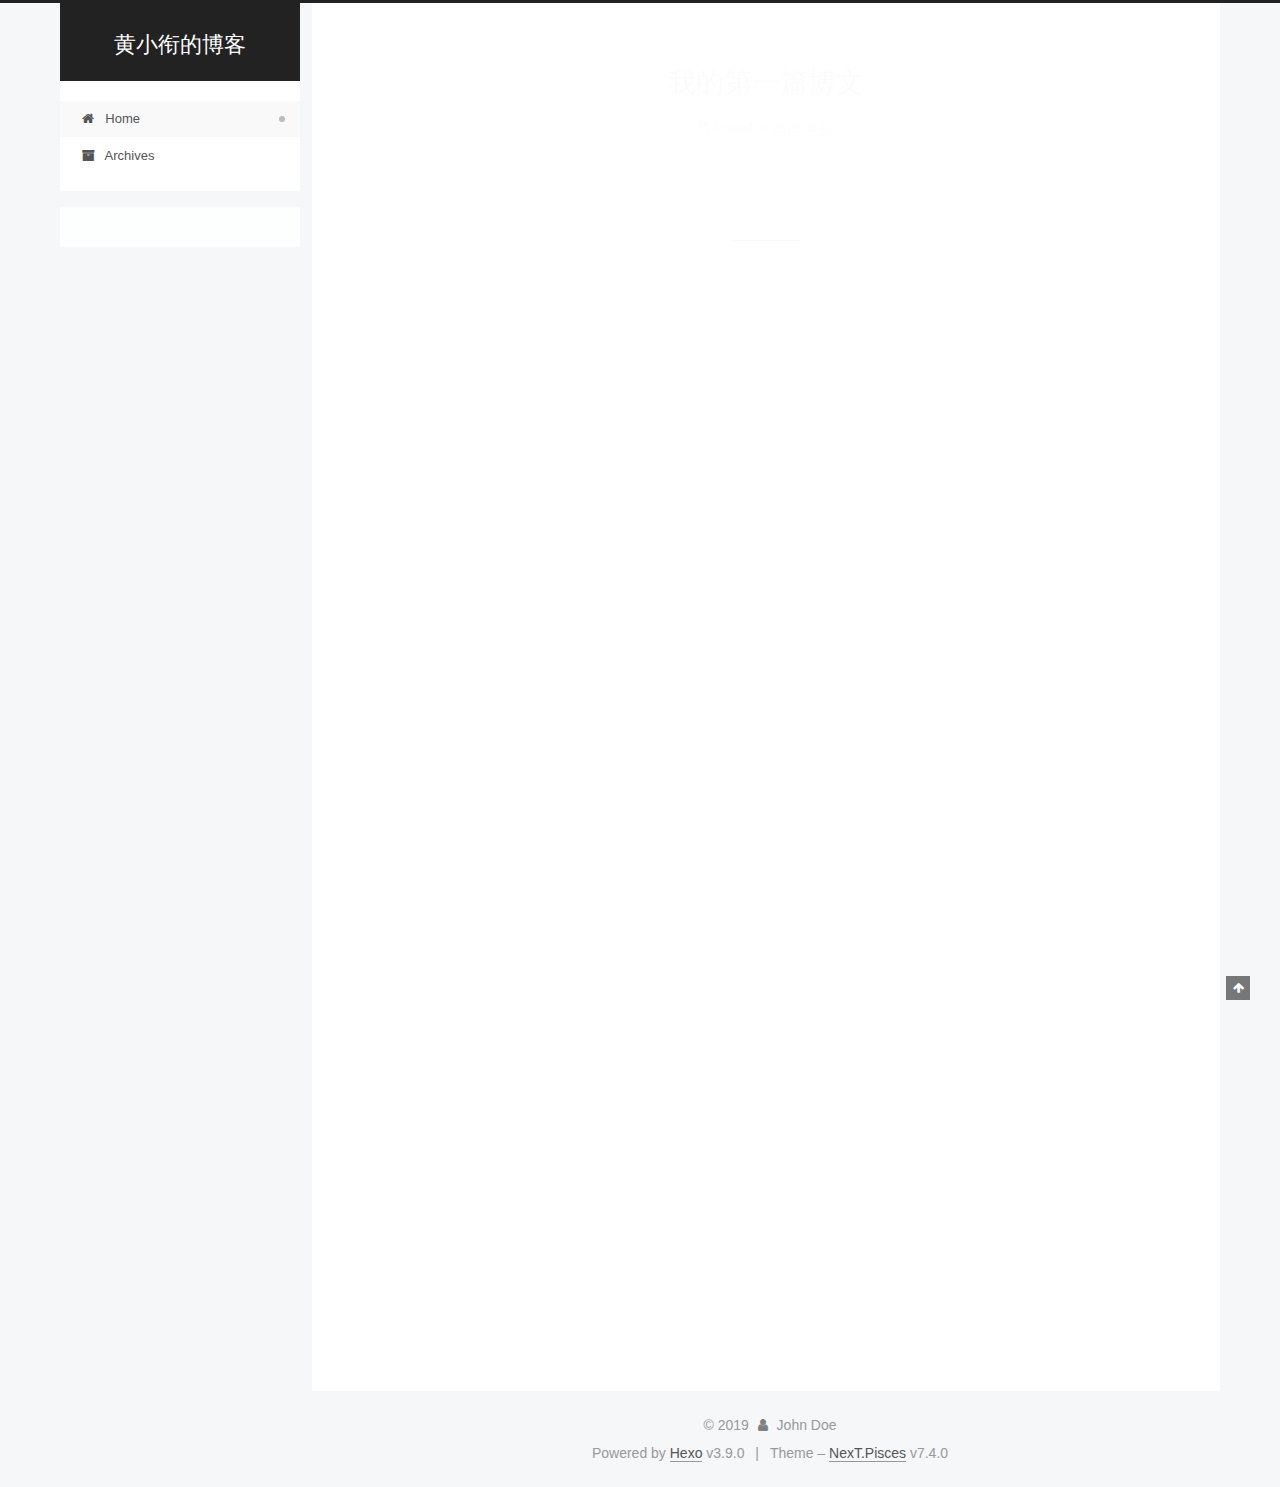
==== commit 7f4877f0: "Site updated: 2019-09-07 14:34:49" ====
--- a/index.html
+++ b/index.html
@@ -224,11 +224,6 @@
           
 
           
-  
-    <div id="KPSM" sourceId="2019/09/07/我的第一篇博文/" appId="kp0000RFGR8A6Y"></div>
-    <script type="text/javascript" src="https://cdn.kuaiping.yhdm360.com/pub/common/js/kp.js"></script>
-  
-  
 
         </div>
       </header>
@@ -297,11 +292,6 @@
           
 
           
-  
-    <div id="KPSM" sourceId="2019/09/07/hello-world/" appId="kp0000RFGR8A6Y"></div>
-    <script type="text/javascript" src="https://cdn.kuaiping.yhdm360.com/pub/common/js/kp.js"></script>
-  
-  
 
         </div>
       </header>
--- a/css/main.css
+++ b/css/main.css
@@ -1673,7 +1673,7 @@
 }
 .links-of-author a::before,
 .links-of-author span.exturl::before {
-  background: #cb03ff;
+  background: #fffee8;
   border-radius: 50%;
   content: ' ';
   display: inline-block;
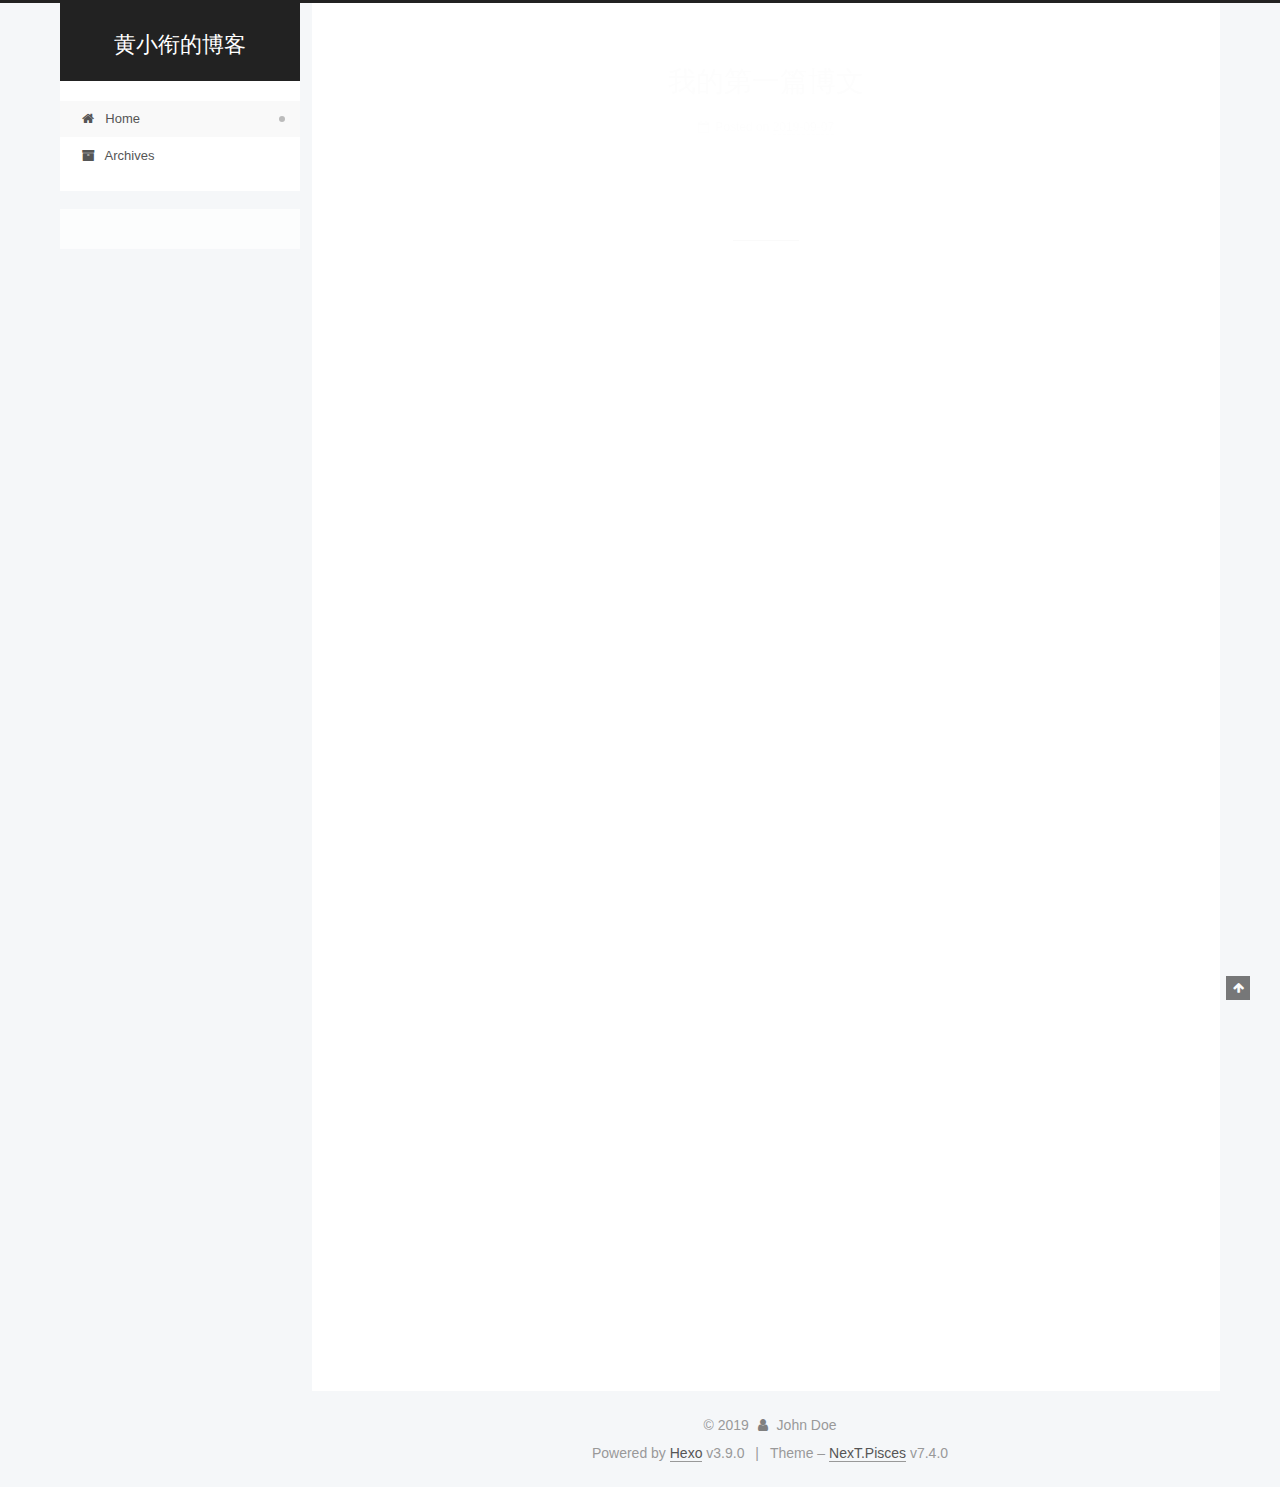
==== commit c928f8eb: "Site updated: 2019-09-07 14:36:18" ====
--- a/index.html
+++ b/index.html
@@ -224,6 +224,11 @@
           
 
           
+  
+    <div id="KPSM" sourceId="2019/09/07/我的第一篇博文/" appId="kp0000RFGR8A6Y"></div>
+    <script type="text/javascript" src="https://cdn.kuaiping.yhdm360.com/pub/common/js/kp.js"></script>
+  
+  
 
         </div>
       </header>
@@ -292,6 +297,11 @@
           
 
           
+  
+    <div id="KPSM" sourceId="2019/09/07/hello-world/" appId="kp0000RFGR8A6Y"></div>
+    <script type="text/javascript" src="https://cdn.kuaiping.yhdm360.com/pub/common/js/kp.js"></script>
+  
+  
 
         </div>
       </header>
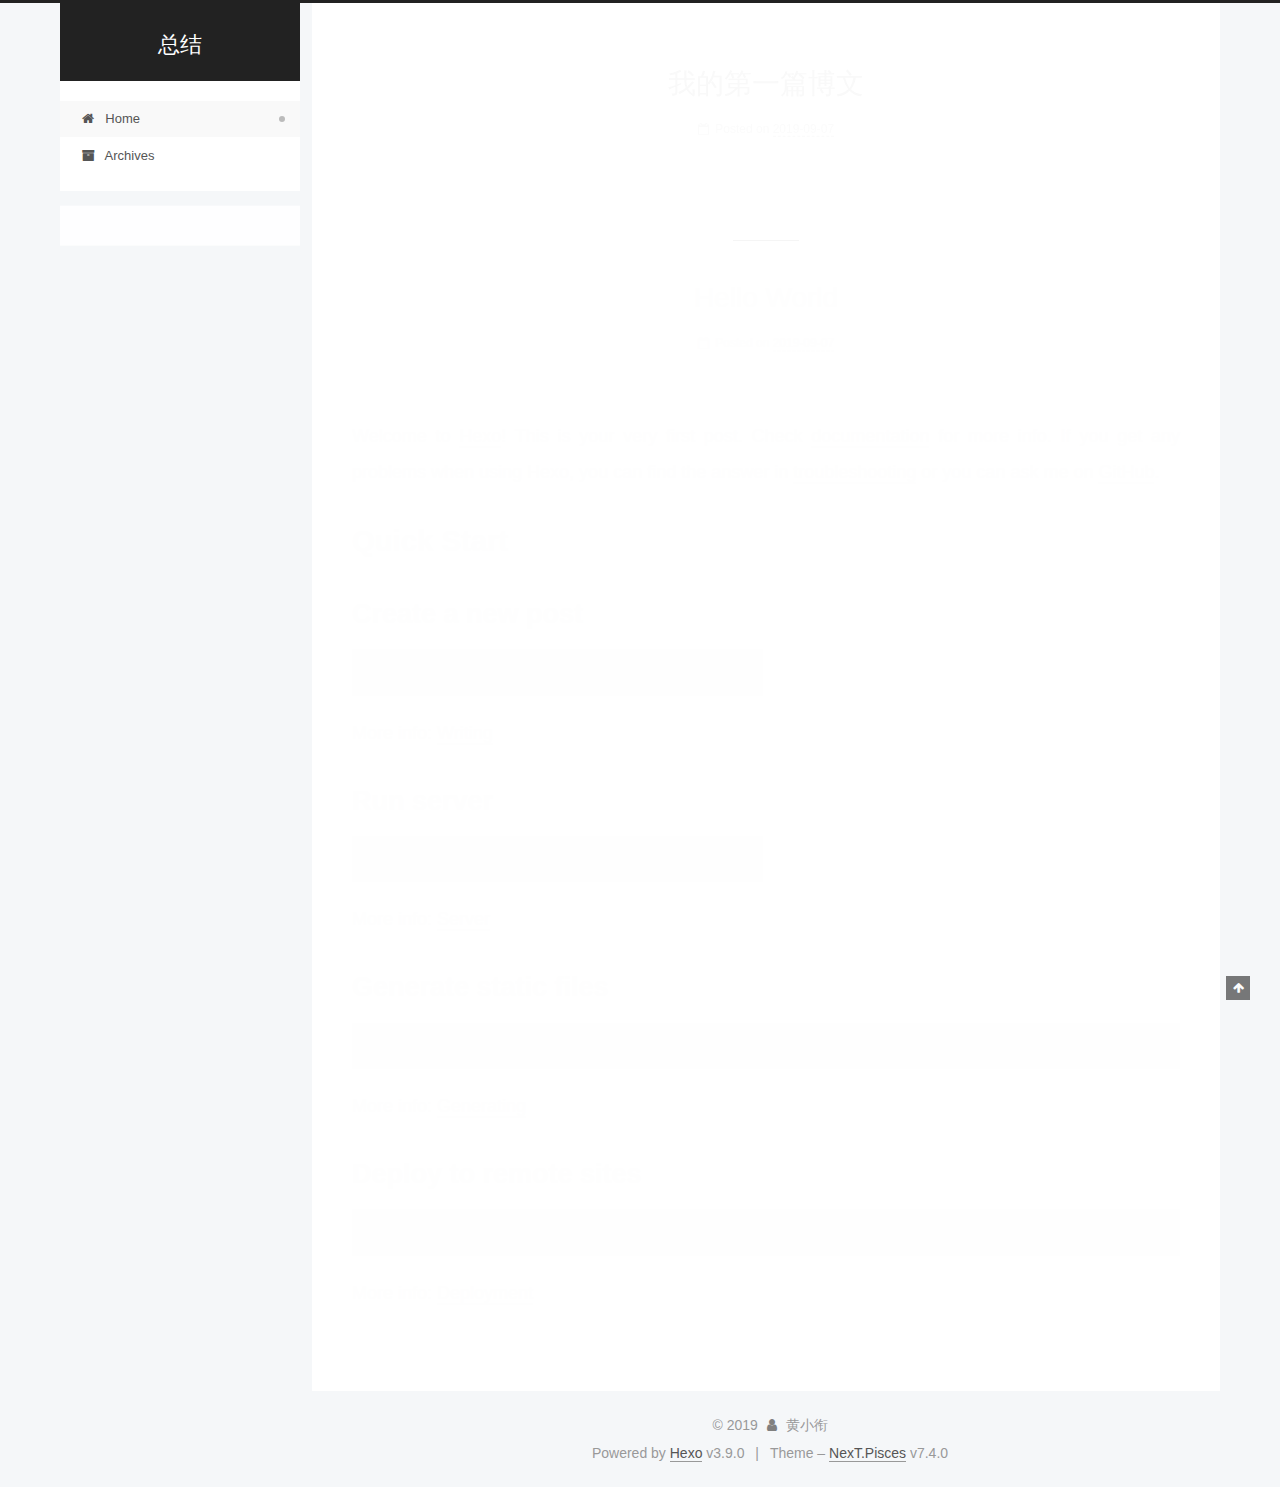
==== commit fb65ed1a: "Site updated: 2019-09-11 18:01:53" ====
--- a/index.html
+++ b/index.html
@@ -56,13 +56,13 @@
 </script>
 
   <meta property="og:type" content="website">
-<meta property="og:title" content="黄小衔的博客">
-<meta property="og:url" content="http://yoursite.com/index.html">
-<meta property="og:site_name" content="黄小衔的博客">
+<meta property="og:title" content="总结">
+<meta property="og:url" content="http://xuanxian.cc/index.html">
+<meta property="og:site_name" content="总结">
 <meta property="og:locale" content="en">
 <meta name="twitter:card" content="summary">
-<meta name="twitter:title" content="黄小衔的博客">
-  <link rel="canonical" href="http://yoursite.com/">
+<meta name="twitter:title" content="总结">
+  <link rel="canonical" href="http://xuanxian.cc/">
 
 
 <script id="page-configurations">
@@ -76,7 +76,7 @@
   };
 </script>
 
-  <title>黄小衔的博客</title>
+  <title>总结</title>
   
 
 
@@ -123,7 +123,7 @@
     <div>
       <a href="/" class="brand" rel="start">
         <span class="logo-line-before"><i></i></span>
-        <span class="site-title">黄小衔的博客</span>
+        <span class="site-title">总结</span>
         <span class="logo-line-after"><i></i></span>
       </a>
     </div>
@@ -190,16 +190,16 @@
   
   
   <div class="post-block home">
-    <link itemprop="mainEntityOfPage" href="http://yoursite.com/2019/09/07/我的第一篇博文/">
+    <link itemprop="mainEntityOfPage" href="http://xuanxian.cc/2019/09/07/我的第一篇博文/">
 
     <span hidden itemprop="author" itemscope itemtype="http://schema.org/Person">
-      <meta itemprop="name" content="John Doe">
+      <meta itemprop="name" content="黄小衔">
       <meta itemprop="description" content="">
       <meta itemprop="image" content="/images/avatar.gif">
     </span>
 
     <span hidden itemprop="publisher" itemscope itemtype="http://schema.org/Organization">
-      <meta itemprop="name" content="黄小衔的博客">
+      <meta itemprop="name" content="总结">
     </span>
       <header class="post-header">
         <h1 class="post-title" itemprop="name headline">
@@ -263,16 +263,16 @@
   
   
   <div class="post-block home">
-    <link itemprop="mainEntityOfPage" href="http://yoursite.com/2019/09/07/hello-world/">
+    <link itemprop="mainEntityOfPage" href="http://xuanxian.cc/2019/09/07/hello-world/">
 
     <span hidden itemprop="author" itemscope itemtype="http://schema.org/Person">
-      <meta itemprop="name" content="John Doe">
+      <meta itemprop="name" content="黄小衔">
       <meta itemprop="description" content="">
       <meta itemprop="image" content="/images/avatar.gif">
     </span>
 
     <span hidden itemprop="publisher" itemscope itemtype="http://schema.org/Organization">
-      <meta itemprop="name" content="黄小衔的博客">
+      <meta itemprop="name" content="总结">
     </span>
       <header class="post-header">
         <h1 class="post-title" itemprop="name headline">
@@ -382,7 +382,7 @@
 
       <div class="site-overview-wrap sidebar-panel">
         <div class="site-author motion-element" itemprop="author" itemscope itemtype="http://schema.org/Person">
-  <p class="site-author-name" itemprop="name">John Doe</p>
+  <p class="site-author-name" itemprop="name">黄小衔</p>
   <div class="site-description" itemprop="description"></div>
 </div>
   <nav class="site-state motion-element">
@@ -415,7 +415,7 @@
   <span class="with-love" id="animate">
     <i class="fa fa-user"></i>
   </span>
-  <span class="author" itemprop="copyrightHolder">John Doe</span>
+  <span class="author" itemprop="copyrightHolder">黄小衔</span>
 </div>
   <div class="powered-by">Powered by <a href="https://hexo.io" class="theme-link" rel="noopener" target="_blank">Hexo</a> v3.9.0</div>
   <span class="post-meta-divider">|</span>
--- a/css/main.css
+++ b/css/main.css
@@ -1673,7 +1673,7 @@
 }
 .links-of-author a::before,
 .links-of-author span.exturl::before {
-  background: #fffee8;
+  background: #65b8ff;
   border-radius: 50%;
   content: ' ';
   display: inline-block;
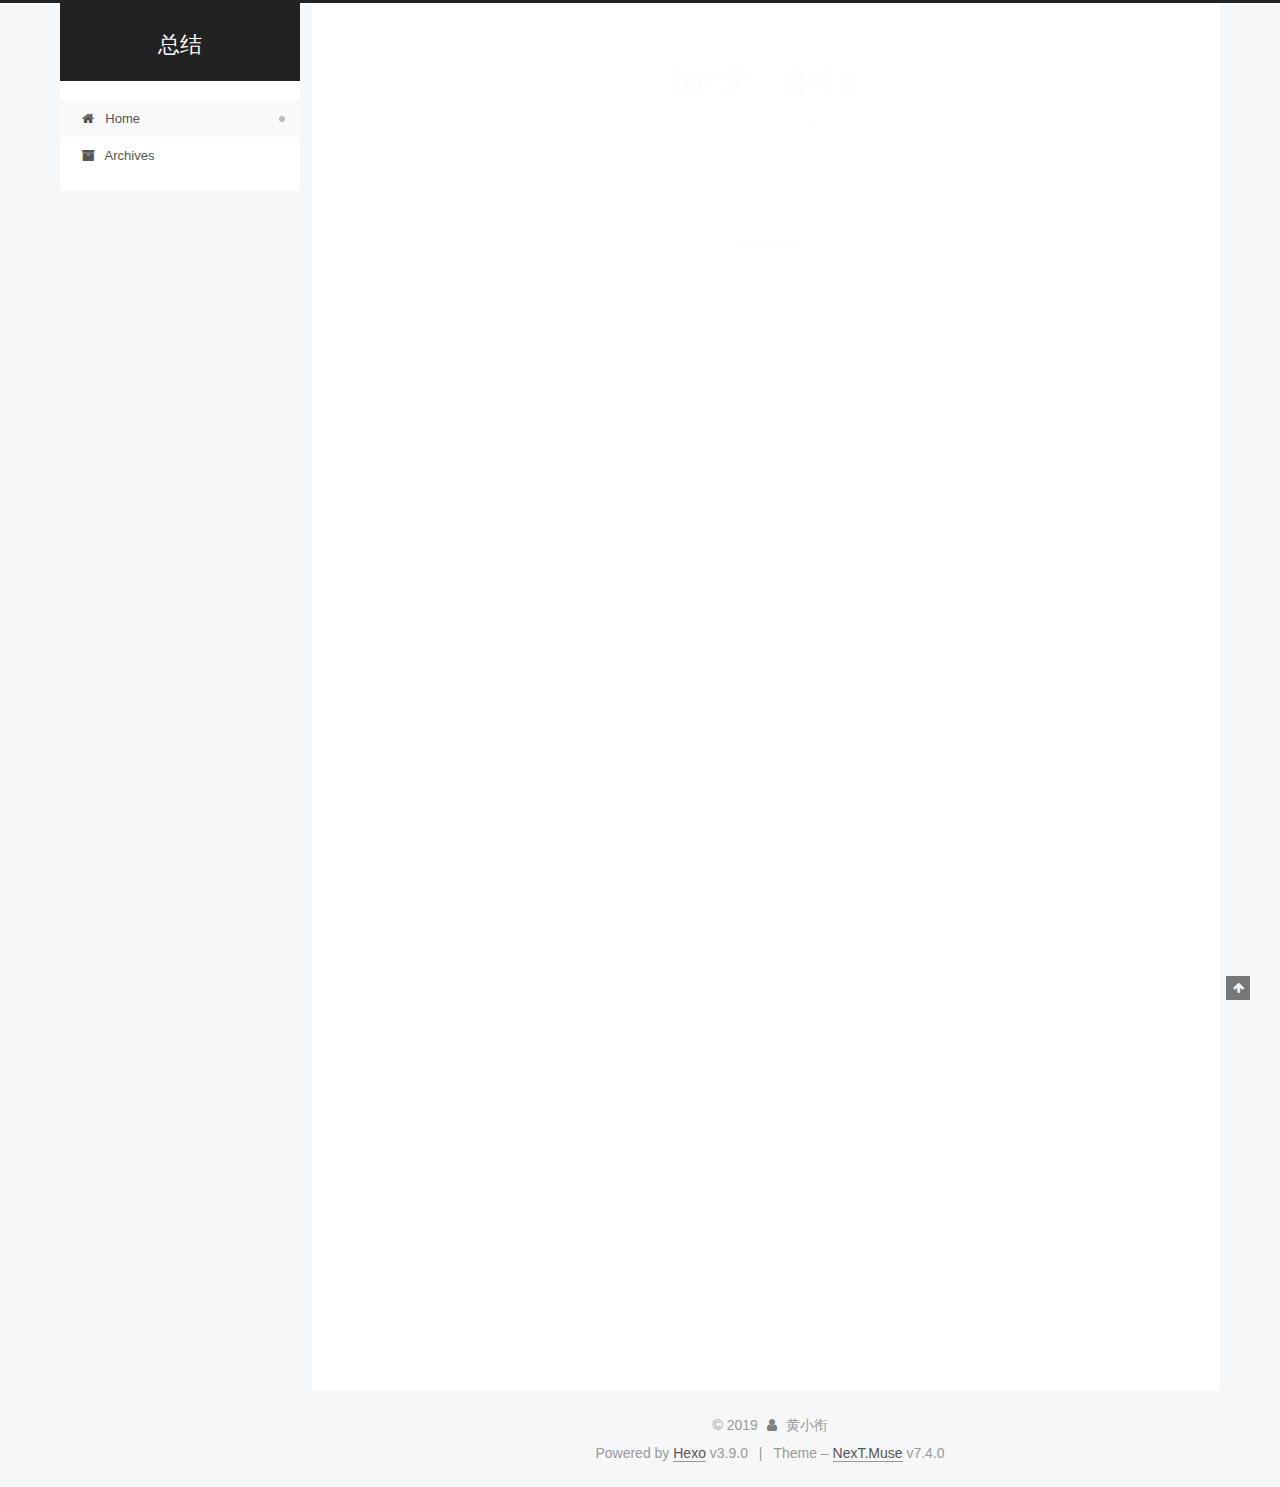
==== commit da7c084c: "Site updated: 2019-09-19 19:55:42" ====
--- a/index.html
+++ b/index.html
@@ -25,7 +25,7 @@
   var NexT = window.NexT || {};
   var CONFIG = {
     root: '/',
-    scheme: 'Pisces',
+    scheme: 'Muse',
     version: '7.4.0',
     exturl: false,
     sidebar: {"position":"left","display":"post","offset":12,"onmobile":false},
@@ -166,6 +166,8 @@
   </li>
   </ul>
 
+    
+
 </nav>
 </div>
     </header>
@@ -180,8 +182,6 @@
     <main id="main" class="main">
       <div class="main-inner">
         <div class="content-wrap">
-            
-
           <div id="content" class="content">
             
   <div id="posts" class="posts-expand">
@@ -224,11 +224,6 @@
           
 
           
-  
-    <div id="KPSM" sourceId="2019/09/07/我的第一篇博文/" appId="kp0000RFGR8A6Y"></div>
-    <script type="text/javascript" src="https://cdn.kuaiping.yhdm360.com/pub/common/js/kp.js"></script>
-  
-  
 
         </div>
       </header>
@@ -297,11 +292,6 @@
           
 
           
-  
-    <div id="KPSM" sourceId="2019/09/07/hello-world/" appId="kp0000RFGR8A6Y"></div>
-    <script type="text/javascript" src="https://cdn.kuaiping.yhdm360.com/pub/common/js/kp.js"></script>
-  
-  
 
         </div>
       </header>
@@ -419,7 +409,7 @@
 </div>
   <div class="powered-by">Powered by <a href="https://hexo.io" class="theme-link" rel="noopener" target="_blank">Hexo</a> v3.9.0</div>
   <span class="post-meta-divider">|</span>
-  <div class="theme-info">Theme – <a href="https://theme-next.org" class="theme-link" rel="noopener" target="_blank">NexT.Pisces</a> v7.4.0</div>
+  <div class="theme-info">Theme – <a href="https://theme-next.org" class="theme-link" rel="noopener" target="_blank">NexT.Muse</a> v7.4.0</div>
 
         
 
@@ -446,7 +436,7 @@
   <script src="/lib/velocity/velocity.min.js?v=1.2.1"></script>
   <script src="/lib/velocity/velocity.ui.min.js?v=1.2.1"></script>
 <script src="/js/utils.js?v=7.4.0"></script><script src="/js/motion.js?v=7.4.0"></script>
-<script src="/js/schemes/pisces.js?v=7.4.0"></script>
+<script src="/js/schemes/muse.js?v=7.4.0"></script>
 <script src="/js/next-boot.js?v=7.4.0"></script>
 
 
--- a/css/main.css
+++ b/css/main.css
@@ -1673,7 +1673,7 @@
 }
 .links-of-author a::before,
 .links-of-author span.exturl::before {
-  background: #65b8ff;
+  background: #ff75a2;
   border-radius: 50%;
   content: ' ';
   display: inline-block;
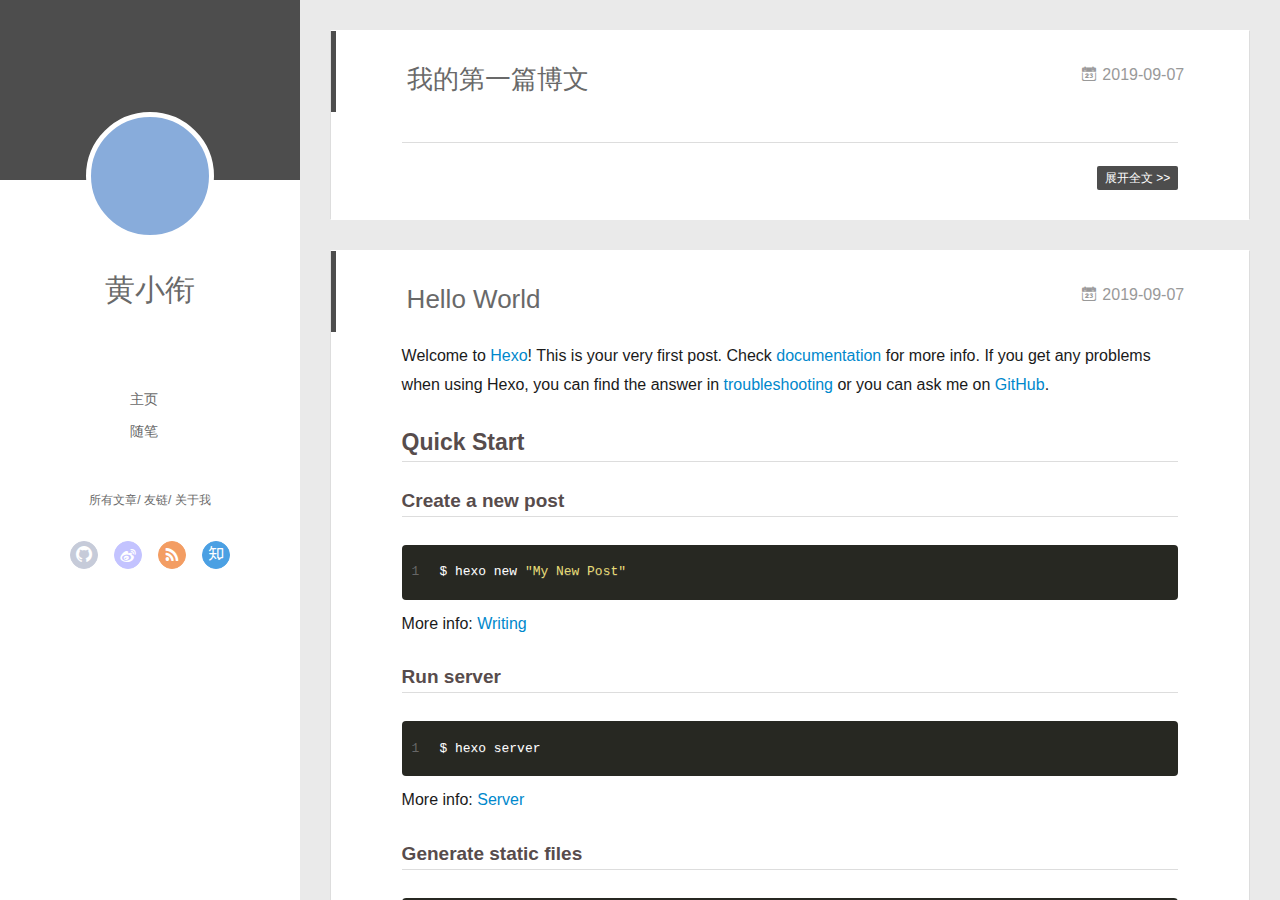
==== commit 46491e22: "Site updated: 2019-09-20 20:19:25" ====
--- a/index.html
+++ b/index.html
@@ -1,60 +1,13 @@
 <!DOCTYPE html>
-
-
-
-
-
-<html lang="en">
-<head>
-  <meta charset="UTF-8">
-<meta name="viewport" content="width=device-width, initial-scale=1, maximum-scale=2">
-<meta name="theme-color" content="#222">
-<meta name="generator" content="Hexo 3.9.0">
-  <link rel="apple-touch-icon" sizes="180x180" href="/images/apple-touch-icon-next.png?v=7.4.0">
-  <link rel="icon" type="image/png" sizes="32x32" href="/images/favicon-32x32-next.png?v=7.4.0">
-  <link rel="icon" type="image/png" sizes="16x16" href="/images/favicon-16x16-next.png?v=7.4.0">
-  <link rel="mask-icon" href="/images/logo.svg?v=7.4.0" color="#222">
-
-<link rel="stylesheet" href="/css/main.css?v=7.4.0">
-
-
-<link rel="stylesheet" href="/lib/font-awesome/css/font-awesome.min.css?v=4.7.0">
-
-
-<script id="hexo-configurations">
-  var NexT = window.NexT || {};
-  var CONFIG = {
-    root: '/',
-    scheme: 'Muse',
-    version: '7.4.0',
-    exturl: false,
-    sidebar: {"position":"left","display":"post","offset":12,"onmobile":false},
-    copycode: {"enable":false,"show_result":false,"style":null},
-    back2top: {"enable":true,"sidebar":false,"scrollpercent":false},
-    bookmark: {"enable":false,"color":"#222","save":"auto"},
-    fancybox: false,
-    mediumzoom: false,
-    lazyload: false,
-    pangu: false,
-    algolia: {
-      appID: '',
-      apiKey: '',
-      indexName: '',
-      hits: {"per_page":10},
-      labels: {"input_placeholder":"Search for Posts","hits_empty":"We didn't find any results for the search: ${query}","hits_stats":"${hits} results found in ${time} ms"}
-    },
-    localsearch: {"enable":false,"trigger":"auto","top_n_per_article":1,"unescape":false,"preload":false},
-    path: '',
-    motion: {"enable":true,"async":false,"transition":{"post_block":"fadeIn","post_header":"slideDownIn","post_body":"slideDownIn","coll_header":"slideLeftIn","sidebar":"slideUpIn"}},
-    translation: {
-      copy_button: 'Copy',
-      copy_success: 'Copied',
-      copy_failure: 'Copy failed'
-    },
-    sidebarPadding: 40
-  };
-</script>
-
+<html>
+<head><meta name="generator" content="Hexo 3.9.0">
+  <meta charset="utf-8">
+  
+  <meta name="renderer" content="webkit">
+  <meta http-equiv="X-UA-Compatible" content="IE=edge">
+  <link rel="dns-prefetch" href="http://xuanxian.cc">
+  <title>总结</title>
+  <meta name="viewport" content="width=device-width, initial-scale=1, maximum-scale=1">
   <meta property="og:type" content="website">
 <meta property="og:title" content="总结">
 <meta property="og:url" content="http://xuanxian.cc/index.html">
@@ -62,247 +15,226 @@
 <meta property="og:locale" content="en">
 <meta name="twitter:card" content="summary">
 <meta name="twitter:title" content="总结">
-  <link rel="canonical" href="http://xuanxian.cc/">
-
-
-<script id="page-configurations">
-  // https://hexo.io/docs/variables.html
-  CONFIG.page = {
-    sidebar: "",
-    isHome: true,
-    isPost: false,
-    isPage: false,
-    isArchive: false
-  };
-</script>
-
-  <title>总结</title>
-  
-
-
-
-
-
-
-
-
-  <noscript>
-  <style>
-  .use-motion .brand,
-  .use-motion .menu-item,
-  .sidebar-inner,
-  .use-motion .post-block,
-  .use-motion .pagination,
-  .use-motion .comments,
-  .use-motion .post-header,
-  .use-motion .post-body,
-  .use-motion .collection-header { opacity: initial; }
-
-  .use-motion .logo,
-  .use-motion .site-title,
-  .use-motion .site-subtitle {
-    opacity: initial;
-    top: initial;
-  }
-
-  .use-motion .logo-line-before i { left: initial; }
-  .use-motion .logo-line-after i { right: initial; }
+  
+    <link rel="alternative" href="/atom.xml" title="总结" type="application/atom+xml">
+  
+  
+    <link rel="icon" href="/favicon.png">
+  
+  <link rel="stylesheet" type="text/css" href="/./main.0cf68a.css">
+  <style type="text/css">
+  
+    #container.show {
+      background: linear-gradient(200deg,#a0cfe4,#e8c37e);
+    }
   </style>
-</noscript>
+  
+
+  
 
 </head>
-
-<body itemscope itemtype="http://schema.org/WebPage" lang="en">
-  <div class="container use-motion">
-    <div class="headband"></div>
-
-    <header id="header" class="header" itemscope itemtype="http://schema.org/WPHeader">
-      <div class="header-inner"><div class="site-brand-container">
-  <div class="site-meta">
-
-    <div>
-      <a href="/" class="brand" rel="start">
-        <span class="logo-line-before"><i></i></span>
-        <span class="site-title">总结</span>
-        <span class="logo-line-after"><i></i></span>
-      </a>
+</html>
+<body>
+  <div id="container" q-class="show:isCtnShow">
+    <canvas id="anm-canvas" class="anm-canvas"></canvas>
+    <div class="left-col" q-class="show:isShow">
+      
+<div class="overlay" style="background: #4d4d4d"></div>
+<div class="intrude-less">
+	<header id="header" class="inner">
+		<a href="/" class="profilepic">
+			<img src="" class="js-avatar">
+		</a>
+		<hgroup>
+		  <h1 class="header-author"><a href="/">黄小衔</a></h1>
+		</hgroup>
+		
+
+		<nav class="header-menu">
+			<ul>
+			
+				<li><a href="/">主页</a></li>
+	        
+				<li><a href="/tags/随笔/">随笔</a></li>
+	        
+			</ul>
+		</nav>
+		<nav class="header-smart-menu">
+    		
+    			
+    			<a q-on="click: openSlider(e, 'innerArchive')" href="javascript:void(0)">所有文章</a>
+    			
+            
+    			
+    			<a q-on="click: openSlider(e, 'friends')" href="javascript:void(0)">友链</a>
+    			
+            
+    			
+    			<a q-on="click: openSlider(e, 'aboutme')" href="javascript:void(0)">关于我</a>
+    			
+            
+		</nav>
+		<nav class="header-nav">
+			<div class="social">
+				
+					<a class="github" target="_blank" href="#" title="github"><i class="icon-github"></i></a>
+		        
+					<a class="weibo" target="_blank" href="#" title="weibo"><i class="icon-weibo"></i></a>
+		        
+					<a class="rss" target="_blank" href="#" title="rss"><i class="icon-rss"></i></a>
+		        
+					<a class="zhihu" target="_blank" href="#" title="zhihu"><i class="icon-zhihu"></i></a>
+		        
+			</div>
+		</nav>
+	</header>		
+</div>
+
+    </div>
+    <div class="mid-col" q-class="show:isShow,hide:isShow|isFalse">
+      
+<nav id="mobile-nav">
+  	<div class="overlay js-overlay" style="background: #4d4d4d"></div>
+	<div class="btnctn js-mobile-btnctn">
+  		<div class="slider-trigger list" q-on="click: openSlider(e)"><i class="icon icon-sort"></i></div>
+	</div>
+	<div class="intrude-less">
+		<header id="header" class="inner">
+			<div class="profilepic">
+				<img src="" class="js-avatar">
+			</div>
+			<hgroup>
+			  <h1 class="header-author js-header-author">黄小衔</h1>
+			</hgroup>
+			
+			
+			
+				
+			
+				
+			
+			
+			
+			<nav class="header-nav">
+				<div class="social">
+					
+						<a class="github" target="_blank" href="#" title="github"><i class="icon-github"></i></a>
+			        
+						<a class="weibo" target="_blank" href="#" title="weibo"><i class="icon-weibo"></i></a>
+			        
+						<a class="rss" target="_blank" href="#" title="rss"><i class="icon-rss"></i></a>
+			        
+						<a class="zhihu" target="_blank" href="#" title="zhihu"><i class="icon-zhihu"></i></a>
+			        
+				</div>
+			</nav>
+
+			<nav class="header-menu js-header-menu">
+				<ul style="width: 50%">
+				
+				
+					<li style="width: 50%"><a href="/">主页</a></li>
+		        
+					<li style="width: 50%"><a href="/tags/随笔/">随笔</a></li>
+		        
+				</ul>
+			</nav>
+		</header>				
+	</div>
+	<div class="mobile-mask" style="display:none" q-show="isShow"></div>
+</nav>
+
+      <div id="wrapper" class="body-wrap">
+        <div class="menu-l">
+          <div class="canvas-wrap">
+            <canvas data-colors="#eaeaea" data-sectionHeight="100" data-contentId="js-content" id="myCanvas1" class="anm-canvas"></canvas>
+          </div>
+          <div id="js-content" class="content-ll">
+            
+  
+    <article id="post-我的第一篇博文" class="article article-type-post  article-index" itemscope itemprop="blogPost">
+  <div class="article-inner">
+    
+      <header class="article-header">
+        
+  
+    <h1 itemprop="name">
+      <a class="article-title" href="/2019/09/07/我的第一篇博文/">我的第一篇博文</a>
+    </h1>
+  
+
+        
+        <a href="/2019/09/07/我的第一篇博文/" class="archive-article-date">
+  	<time datetime="2019-09-07T02:00:48.000Z" itemprop="datePublished"><i class="icon-calendar icon"></i>2019-09-07</time>
+</a>
+        
+      </header>
+    
+    <div class="article-entry" itemprop="articleBody">
+      
+        
+      
+
+      
+    </div>
+    <div class="article-info article-info-index">
+      
+      
+      
+
+      
+        <p class="article-more-link">
+          <a class="article-more-a" href="/2019/09/07/我的第一篇博文/">展开全文 >></a>
+        </p>
+      
+
+      
+      <div class="clearfix"></div>
     </div>
   </div>
-
-  <div class="site-nav-toggle">
-    <button aria-label="Toggle navigation bar">
-      <span class="btn-bar"></span>
-      <span class="btn-bar"></span>
-      <span class="btn-bar"></span>
-    </button>
-  </div>
-</div>
-
-
-<nav class="site-nav">
-  
-  <ul id="menu" class="menu">
-      
-      
-      
-        
-        <li class="menu-item menu-item-home">
-      
-    
-
-    <a href="/" rel="section"><i class="menu-item-icon fa fa-fw fa-home"></i> <br>Home</a>
-
-  </li>
-      
-      
-      
-        
-        <li class="menu-item menu-item-archives">
-      
-    
-
-    <a href="/archives/" rel="section"><i class="menu-item-icon fa fa-fw fa-archive"></i> <br>Archives</a>
-
-  </li>
-  </ul>
-
-    
-
-</nav>
-</div>
-    </header>
-
-    
-  <div class="back-to-top">
-    <i class="fa fa-arrow-up"></i>
-    <span>0%</span>
-  </div>
-
-
-    <main id="main" class="main">
-      <div class="main-inner">
-        <div class="content-wrap">
-          <div id="content" class="content">
-            
-  <div id="posts" class="posts-expand">
-        <article itemscope itemtype="http://schema.org/Article">
-  
-  
-  
-  <div class="post-block home">
-    <link itemprop="mainEntityOfPage" href="http://xuanxian.cc/2019/09/07/我的第一篇博文/">
-
-    <span hidden itemprop="author" itemscope itemtype="http://schema.org/Person">
-      <meta itemprop="name" content="黄小衔">
-      <meta itemprop="description" content="">
-      <meta itemprop="image" content="/images/avatar.gif">
-    </span>
-
-    <span hidden itemprop="publisher" itemscope itemtype="http://schema.org/Organization">
-      <meta itemprop="name" content="总结">
-    </span>
-      <header class="post-header">
-        <h1 class="post-title" itemprop="name headline">
-            
-            <a href="/2019/09/07/我的第一篇博文/" class="post-title-link" itemprop="url">我的第一篇博文</a>
-          
-        </h1>
-
-        <div class="post-meta">
-            <span class="post-meta-item">
-              <span class="post-meta-item-icon">
-                <i class="fa fa-calendar-o"></i>
-              </span>
-              <span class="post-meta-item-text">Posted on</span>
-
-              
-                
-              
-
-              <time title="Created: 2019-09-07 10:00:48" itemprop="dateCreated datePublished" datetime="2019-09-07T10:00:48+08:00">2019-09-07</time>
-            </span>
-          
-
-          
-
-        </div>
+</article>
+
+<aside class="wrap-side-operation">
+    <div class="mod-side-operation">
+        
+        <div class="jump-container" id="js-jump-container" style="display:none;">
+            <a href="javascript:void(0)" class="mod-side-operation__jump-to-top">
+                <i class="icon-font icon-back"></i>
+            </a>
+            <div id="js-jump-plan-container" class="jump-plan-container" style="top: -11px;">
+                <i class="icon-font icon-plane jump-plane"></i>
+            </div>
+        </div>
+        
+        
+    </div>
+</aside>
+
+
+
+
+  
+    <article id="post-hello-world" class="article article-type-post  article-index" itemscope itemprop="blogPost">
+  <div class="article-inner">
+    
+      <header class="article-header">
+        
+  
+    <h1 itemprop="name">
+      <a class="article-title" href="/2019/09/07/hello-world/">Hello World</a>
+    </h1>
+  
+
+        
+        <a href="/2019/09/07/hello-world/" class="archive-article-date">
+  	<time datetime="2019-09-07T01:27:58.043Z" itemprop="datePublished"><i class="icon-calendar icon"></i>2019-09-07</time>
+</a>
+        
       </header>
-
-    
-    
-    
-    <div class="post-body" itemprop="articleBody">
-
-      
-          
-        
-      
-    </div>
-
-    
-    
-    
-      <footer class="post-footer">
-          <div class="post-eof"></div>
-        
-      </footer>
-  </div>
-  
-  
-  
-  </article>
-
-    
-        <article itemscope itemtype="http://schema.org/Article">
-  
-  
-  
-  <div class="post-block home">
-    <link itemprop="mainEntityOfPage" href="http://xuanxian.cc/2019/09/07/hello-world/">
-
-    <span hidden itemprop="author" itemscope itemtype="http://schema.org/Person">
-      <meta itemprop="name" content="黄小衔">
-      <meta itemprop="description" content="">
-      <meta itemprop="image" content="/images/avatar.gif">
-    </span>
-
-    <span hidden itemprop="publisher" itemscope itemtype="http://schema.org/Organization">
-      <meta itemprop="name" content="总结">
-    </span>
-      <header class="post-header">
-        <h1 class="post-title" itemprop="name headline">
-            
-            <a href="/2019/09/07/hello-world/" class="post-title-link" itemprop="url">Hello World</a>
-          
-        </h1>
-
-        <div class="post-meta">
-            <span class="post-meta-item">
-              <span class="post-meta-item-icon">
-                <i class="fa fa-calendar-o"></i>
-              </span>
-              <span class="post-meta-item-text">Posted on</span>
-
-              
-                
-              
-
-              <time title="Created: 2019-09-07 09:27:58" itemprop="dateCreated datePublished" datetime="2019-09-07T09:27:58+08:00">2019-09-07</time>
-            </span>
-          
-
-          
-
-        </div>
-      </header>
-
-    
-    
-    
-    <div class="post-body" itemprop="articleBody">
-
-      
-          <p>Welcome to <a href="https://hexo.io/" target="_blank" rel="noopener">Hexo</a>! This is your very first post. Check <a href="https://hexo.io/docs/" target="_blank" rel="noopener">documentation</a> for more info. If you get any problems when using Hexo, you can find the answer in <a href="https://hexo.io/docs/troubleshooting.html" target="_blank" rel="noopener">troubleshooting</a> or you can ask me on <a href="https://github.com/hexojs/hexo/issues" target="_blank" rel="noopener">GitHub</a>.</p>
+    
+    <div class="article-entry" itemprop="articleBody">
+      
+        <p>Welcome to <a href="https://hexo.io/" target="_blank" rel="noopener">Hexo</a>! This is your very first post. Check <a href="https://hexo.io/docs/" target="_blank" rel="noopener">documentation</a> for more info. If you get any problems when using Hexo, you can find the answer in <a href="https://hexo.io/docs/troubleshooting.html" target="_blank" rel="noopener">troubleshooting</a> or you can ask me on <a href="https://github.com/hexojs/hexo/issues" target="_blank" rel="noopener">GitHub</a>.</p>
 <h2 id="Quick-Start"><a href="#Quick-Start" class="headerlink" title="Quick Start"></a>Quick Start</h2><h3 id="Create-a-new-post"><a href="#Create-a-new-post" class="headerlink" title="Create a new post"></a>Create a new post</h3><figure class="highlight bash"><table><tr><td class="gutter"><pre><span class="line">1</span><br></pre></td><td class="code"><pre><span class="line">$ hexo new <span class="string">"My New Post"</span></span><br></pre></td></tr></table></figure>
 
 <p>More info: <a href="https://hexo.io/docs/writing.html" target="_blank" rel="noopener">Writing</a></p>
@@ -316,159 +248,293 @@
 
 <p>More info: <a href="https://hexo.io/docs/deployment.html" target="_blank" rel="noopener">Deployment</a></p>
 
-        
-      
-    </div>
-
-    
-    
-    
-      <footer class="post-footer">
-          <div class="post-eof"></div>
-        
-      </footer>
+      
+
+      
+    </div>
+    <div class="article-info article-info-index">
+      
+      
+      
+
+      
+        <p class="article-more-link">
+          <a class="article-more-a" href="/2019/09/07/hello-world/">展开全文 >></a>
+        </p>
+      
+
+      
+      <div class="clearfix"></div>
+    </div>
   </div>
-  
-  
-  
-  </article>
-
-    
+</article>
+
+<aside class="wrap-side-operation">
+    <div class="mod-side-operation">
+        
+        <div class="jump-container" id="js-jump-container" style="display:none;">
+            <a href="javascript:void(0)" class="mod-side-operation__jump-to-top">
+                <i class="icon-font icon-back"></i>
+            </a>
+            <div id="js-jump-plan-container" class="jump-plan-container" style="top: -11px;">
+                <i class="icon-font icon-plane jump-plane"></i>
+            </div>
+        </div>
+        
+        
+    </div>
+</aside>
+
+
+
+
+  
+  
+
+
+          </div>
+        </div>
+      </div>
+      <footer id="footer">
+  <div class="outer">
+    <div id="footer-info">
+    	<div class="footer-left">
+    		&copy; 2019 黄小衔
+    	</div>
+      	<div class="footer-right">
+      		<a href="http://hexo.io/" target="_blank">Hexo</a>  Theme <a href="https://github.com/litten/hexo-theme-yilia" target="_blank">Yilia</a> by Litten
+      	</div>
+    </div>
   </div>
-
-  
-
-
-          </div>
-          
-
-        </div>
-          
-  
-  <div class="sidebar-toggle">
-    <div class="sidebar-toggle-line-wrap">
-      <span class="sidebar-toggle-line sidebar-toggle-line-first"></span>
-      <span class="sidebar-toggle-line sidebar-toggle-line-middle"></span>
-      <span class="sidebar-toggle-line sidebar-toggle-line-last"></span>
-    </div>
+</footer>
+    </div>
+    <script>
+	var yiliaConfig = {
+		mathjax: false,
+		isHome: true,
+		isPost: false,
+		isArchive: false,
+		isTag: false,
+		isCategory: false,
+		open_in_new: false,
+		toc_hide_index: true,
+		root: "/",
+		innerArchive: true,
+		showTags: false
+	}
+</script>
+
+<script>!function(t){function n(e){if(r[e])return r[e].exports;var i=r[e]={exports:{},id:e,loaded:!1};return t[e].call(i.exports,i,i.exports,n),i.loaded=!0,i.exports}var r={};n.m=t,n.c=r,n.p="./",n(0)}([function(t,n,r){r(195),t.exports=r(191)},function(t,n,r){var e=r(3),i=r(52),o=r(27),u=r(28),c=r(53),f="prototype",a=function(t,n,r){var s,l,h,v,p=t&a.F,d=t&a.G,y=t&a.S,g=t&a.P,b=t&a.B,m=d?e:y?e[n]||(e[n]={}):(e[n]||{})[f],x=d?i:i[n]||(i[n]={}),w=x[f]||(x[f]={});d&&(r=n);for(s in r)l=!p&&m&&void 0!==m[s],h=(l?m:r)[s],v=b&&l?c(h,e):g&&"function"==typeof h?c(Function.call,h):h,m&&u(m,s,h,t&a.U),x[s]!=h&&o(x,s,v),g&&w[s]!=h&&(w[s]=h)};e.core=i,a.F=1,a.G=2,a.S=4,a.P=8,a.B=16,a.W=32,a.U=64,a.R=128,t.exports=a},function(t,n,r){var e=r(6);t.exports=function(t){if(!e(t))throw TypeError(t+" is not an object!");return t}},function(t,n){var r=t.exports="undefined"!=typeof window&&window.Math==Math?window:"undefined"!=typeof self&&self.Math==Math?self:Function("return this")();"number"==typeof __g&&(__g=r)},function(t,n){t.exports=function(t){try{return!!t()}catch(t){return!0}}},function(t,n){var r=t.exports="undefined"!=typeof window&&window.Math==Math?window:"undefined"!=typeof self&&self.Math==Math?self:Function("return this")();"number"==typeof __g&&(__g=r)},function(t,n){t.exports=function(t){return"object"==typeof t?null!==t:"function"==typeof t}},function(t,n,r){var e=r(126)("wks"),i=r(76),o=r(3).Symbol,u="function"==typeof o;(t.exports=function(t){return e[t]||(e[t]=u&&o[t]||(u?o:i)("Symbol."+t))}).store=e},function(t,n){var r={}.hasOwnProperty;t.exports=function(t,n){return r.call(t,n)}},function(t,n,r){var e=r(94),i=r(33);t.exports=function(t){return e(i(t))}},function(t,n,r){t.exports=!r(4)(function(){return 7!=Object.defineProperty({},"a",{get:function(){return 7}}).a})},function(t,n,r){var e=r(2),i=r(167),o=r(50),u=Object.defineProperty;n.f=r(10)?Object.defineProperty:function(t,n,r){if(e(t),n=o(n,!0),e(r),i)try{return u(t,n,r)}catch(t){}if("get"in r||"set"in r)throw TypeError("Accessors not supported!");return"value"in r&&(t[n]=r.value),t}},function(t,n,r){t.exports=!r(18)(function(){return 7!=Object.defineProperty({},"a",{get:function(){return 7}}).a})},function(t,n,r){var e=r(14),i=r(22);t.exports=r(12)?function(t,n,r){return e.f(t,n,i(1,r))}:function(t,n,r){return t[n]=r,t}},function(t,n,r){var e=r(20),i=r(58),o=r(42),u=Object.defineProperty;n.f=r(12)?Object.defineProperty:function(t,n,r){if(e(t),n=o(n,!0),e(r),i)try{return u(t,n,r)}catch(t){}if("get"in r||"set"in r)throw TypeError("Accessors not supported!");return"value"in r&&(t[n]=r.value),t}},function(t,n,r){var e=r(40)("wks"),i=r(23),o=r(5).Symbol,u="function"==typeof o;(t.exports=function(t){return e[t]||(e[t]=u&&o[t]||(u?o:i)("Symbol."+t))}).store=e},function(t,n,r){var e=r(67),i=Math.min;t.exports=function(t){return t>0?i(e(t),9007199254740991):0}},function(t,n,r){var e=r(46);t.exports=function(t){return Object(e(t))}},function(t,n){t.exports=function(t){try{return!!t()}catch(t){return!0}}},function(t,n,r){var e=r(63),i=r(34);t.exports=Object.keys||function(t){return e(t,i)}},function(t,n,r){var e=r(21);t.exports=function(t){if(!e(t))throw TypeError(t+" is not an object!");return t}},function(t,n){t.exports=function(t){return"object"==typeof t?null!==t:"function"==typeof t}},function(t,n){t.exports=function(t,n){return{enumerable:!(1&t),configurable:!(2&t),writable:!(4&t),value:n}}},function(t,n){var r=0,e=Math.random();t.exports=function(t){return"Symbol(".concat(void 0===t?"":t,")_",(++r+e).toString(36))}},function(t,n){var r={}.hasOwnProperty;t.exports=function(t,n){return r.call(t,n)}},function(t,n){var r=t.exports={version:"2.4.0"};"number"==typeof __e&&(__e=r)},function(t,n){t.exports=function(t){if("function"!=typeof t)throw TypeError(t+" is not a function!");return t}},function(t,n,r){var e=r(11),i=r(66);t.exports=r(10)?function(t,n,r){return e.f(t,n,i(1,r))}:function(t,n,r){return t[n]=r,t}},function(t,n,r){var e=r(3),i=r(27),o=r(24),u=r(76)("src"),c="toString",f=Function[c],a=(""+f).split(c);r(52).inspectSource=function(t){return f.call(t)},(t.exports=function(t,n,r,c){var f="function"==typeof r;f&&(o(r,"name")||i(r,"name",n)),t[n]!==r&&(f&&(o(r,u)||i(r,u,t[n]?""+t[n]:a.join(String(n)))),t===e?t[n]=r:c?t[n]?t[n]=r:i(t,n,r):(delete t[n],i(t,n,r)))})(Function.prototype,c,function(){return"function"==typeof this&&this[u]||f.call(this)})},function(t,n,r){var e=r(1),i=r(4),o=r(46),u=function(t,n,r,e){var i=String(o(t)),u="<"+n;return""!==r&&(u+=" "+r+'="'+String(e).replace(/"/g,"&quot;")+'"'),u+">"+i+"</"+n+">"};t.exports=function(t,n){var r={};r[t]=n(u),e(e.P+e.F*i(function(){var n=""[t]('"');return n!==n.toLowerCase()||n.split('"').length>3}),"String",r)}},function(t,n,r){var e=r(115),i=r(46);t.exports=function(t){return e(i(t))}},function(t,n,r){var e=r(116),i=r(66),o=r(30),u=r(50),c=r(24),f=r(167),a=Object.getOwnPropertyDescriptor;n.f=r(10)?a:function(t,n){if(t=o(t),n=u(n,!0),f)try{return a(t,n)}catch(t){}if(c(t,n))return i(!e.f.call(t,n),t[n])}},function(t,n,r){var e=r(24),i=r(17),o=r(145)("IE_PROTO"),u=Object.prototype;t.exports=Object.getPrototypeOf||function(t){return t=i(t),e(t,o)?t[o]:"function"==typeof t.constructor&&t instanceof t.constructor?t.constructor.prototype:t instanceof Object?u:null}},function(t,n){t.exports=function(t){if(void 0==t)throw TypeError("Can't call method on  "+t);return t}},function(t,n){t.exports="constructor,hasOwnProperty,isPrototypeOf,propertyIsEnumerable,toLocaleString,toString,valueOf".split(",")},function(t,n){t.exports={}},function(t,n){t.exports=!0},function(t,n){n.f={}.propertyIsEnumerable},function(t,n,r){var e=r(14).f,i=r(8),o=r(15)("toStringTag");t.exports=function(t,n,r){t&&!i(t=r?t:t.prototype,o)&&e(t,o,{configurable:!0,value:n})}},function(t,n,r){var e=r(40)("keys"),i=r(23);t.exports=function(t){return e[t]||(e[t]=i(t))}},function(t,n,r){var e=r(5),i="__core-js_shared__",o=e[i]||(e[i]={});t.exports=function(t){return o[t]||(o[t]={})}},function(t,n){var r=Math.ceil,e=Math.floor;t.exports=function(t){return isNaN(t=+t)?0:(t>0?e:r)(t)}},function(t,n,r){var e=r(21);t.exports=function(t,n){if(!e(t))return t;var r,i;if(n&&"function"==typeof(r=t.toString)&&!e(i=r.call(t)))return i;if("function"==typeof(r=t.valueOf)&&!e(i=r.call(t)))return i;if(!n&&"function"==typeof(r=t.toString)&&!e(i=r.call(t)))return i;throw TypeError("Can't convert object to primitive value")}},function(t,n,r){var e=r(5),i=r(25),o=r(36),u=r(44),c=r(14).f;t.exports=function(t){var n=i.Symbol||(i.Symbol=o?{}:e.Symbol||{});"_"==t.charAt(0)||t in n||c(n,t,{value:u.f(t)})}},function(t,n,r){n.f=r(15)},function(t,n){var r={}.toString;t.exports=function(t){return r.call(t).slice(8,-1)}},function(t,n){t.exports=function(t){if(void 0==t)throw TypeError("Can't call method on  "+t);return t}},function(t,n,r){var e=r(4);t.exports=function(t,n){return!!t&&e(function(){n?t.call(null,function(){},1):t.call(null)})}},function(t,n,r){var e=r(53),i=r(115),o=r(17),u=r(16),c=r(203);t.exports=function(t,n){var r=1==t,f=2==t,a=3==t,s=4==t,l=6==t,h=5==t||l,v=n||c;return function(n,c,p){for(var d,y,g=o(n),b=i(g),m=e(c,p,3),x=u(b.length),w=0,S=r?v(n,x):f?v(n,0):void 0;x>w;w++)if((h||w in b)&&(d=b[w],y=m(d,w,g),t))if(r)S[w]=y;else if(y)switch(t){case 3:return!0;case 5:return d;case 6:return w;case 2:S.push(d)}else if(s)return!1;return l?-1:a||s?s:S}}},function(t,n,r){var e=r(1),i=r(52),o=r(4);t.exports=function(t,n){var r=(i.Object||{})[t]||Object[t],u={};u[t]=n(r),e(e.S+e.F*o(function(){r(1)}),"Object",u)}},function(t,n,r){var e=r(6);t.exports=function(t,n){if(!e(t))return t;var r,i;if(n&&"function"==typeof(r=t.toString)&&!e(i=r.call(t)))return i;if("function"==typeof(r=t.valueOf)&&!e(i=r.call(t)))return i;if(!n&&"function"==typeof(r=t.toString)&&!e(i=r.call(t)))return i;throw TypeError("Can't convert object to primitive value")}},function(t,n,r){var e=r(5),i=r(25),o=r(91),u=r(13),c="prototype",f=function(t,n,r){var a,s,l,h=t&f.F,v=t&f.G,p=t&f.S,d=t&f.P,y=t&f.B,g=t&f.W,b=v?i:i[n]||(i[n]={}),m=b[c],x=v?e:p?e[n]:(e[n]||{})[c];v&&(r=n);for(a in r)(s=!h&&x&&void 0!==x[a])&&a in b||(l=s?x[a]:r[a],b[a]=v&&"function"!=typeof x[a]?r[a]:y&&s?o(l,e):g&&x[a]==l?function(t){var n=function(n,r,e){if(this instanceof t){switch(arguments.length){case 0:return new t;case 1:return new t(n);case 2:return new t(n,r)}return new t(n,r,e)}return t.apply(this,arguments)};return n[c]=t[c],n}(l):d&&"function"==typeof l?o(Function.call,l):l,d&&((b.virtual||(b.virtual={}))[a]=l,t&f.R&&m&&!m[a]&&u(m,a,l)))};f.F=1,f.G=2,f.S=4,f.P=8,f.B=16,f.W=32,f.U=64,f.R=128,t.exports=f},function(t,n){var r=t.exports={version:"2.4.0"};"number"==typeof __e&&(__e=r)},function(t,n,r){var e=r(26);t.exports=function(t,n,r){if(e(t),void 0===n)return t;switch(r){case 1:return function(r){return t.call(n,r)};case 2:return function(r,e){return t.call(n,r,e)};case 3:return function(r,e,i){return t.call(n,r,e,i)}}return function(){return t.apply(n,arguments)}}},function(t,n,r){var e=r(183),i=r(1),o=r(126)("metadata"),u=o.store||(o.store=new(r(186))),c=function(t,n,r){var i=u.get(t);if(!i){if(!r)return;u.set(t,i=new e)}var o=i.get(n);if(!o){if(!r)return;i.set(n,o=new e)}return o},f=function(t,n,r){var e=c(n,r,!1);return void 0!==e&&e.has(t)},a=function(t,n,r){var e=c(n,r,!1);return void 0===e?void 0:e.get(t)},s=function(t,n,r,e){c(r,e,!0).set(t,n)},l=function(t,n){var r=c(t,n,!1),e=[];return r&&r.forEach(function(t,n){e.push(n)}),e},h=function(t){return void 0===t||"symbol"==typeof t?t:String(t)},v=function(t){i(i.S,"Reflect",t)};t.exports={store:u,map:c,has:f,get:a,set:s,keys:l,key:h,exp:v}},function(t,n,r){"use strict";if(r(10)){var e=r(69),i=r(3),o=r(4),u=r(1),c=r(127),f=r(152),a=r(53),s=r(68),l=r(66),h=r(27),v=r(73),p=r(67),d=r(16),y=r(75),g=r(50),b=r(24),m=r(180),x=r(114),w=r(6),S=r(17),_=r(137),O=r(70),E=r(32),P=r(71).f,j=r(154),F=r(76),M=r(7),A=r(48),N=r(117),T=r(146),I=r(155),k=r(80),L=r(123),R=r(74),C=r(130),D=r(160),U=r(11),W=r(31),G=U.f,B=W.f,V=i.RangeError,z=i.TypeError,q=i.Uint8Array,K="ArrayBuffer",J="Shared"+K,Y="BYTES_PER_ELEMENT",H="prototype",$=Array[H],X=f.ArrayBuffer,Q=f.DataView,Z=A(0),tt=A(2),nt=A(3),rt=A(4),et=A(5),it=A(6),ot=N(!0),ut=N(!1),ct=I.values,ft=I.keys,at=I.entries,st=$.lastIndexOf,lt=$.reduce,ht=$.reduceRight,vt=$.join,pt=$.sort,dt=$.slice,yt=$.toString,gt=$.toLocaleString,bt=M("iterator"),mt=M("toStringTag"),xt=F("typed_constructor"),wt=F("def_constructor"),St=c.CONSTR,_t=c.TYPED,Ot=c.VIEW,Et="Wrong length!",Pt=A(1,function(t,n){return Tt(T(t,t[wt]),n)}),jt=o(function(){return 1===new q(new Uint16Array([1]).buffer)[0]}),Ft=!!q&&!!q[H].set&&o(function(){new q(1).set({})}),Mt=function(t,n){if(void 0===t)throw z(Et);var r=+t,e=d(t);if(n&&!m(r,e))throw V(Et);return e},At=function(t,n){var r=p(t);if(r<0||r%n)throw V("Wrong offset!");return r},Nt=function(t){if(w(t)&&_t in t)return t;throw z(t+" is not a typed array!")},Tt=function(t,n){if(!(w(t)&&xt in t))throw z("It is not a typed array constructor!");return new t(n)},It=function(t,n){return kt(T(t,t[wt]),n)},kt=function(t,n){for(var r=0,e=n.length,i=Tt(t,e);e>r;)i[r]=n[r++];return i},Lt=function(t,n,r){G(t,n,{get:function(){return this._d[r]}})},Rt=function(t){var n,r,e,i,o,u,c=S(t),f=arguments.length,s=f>1?arguments[1]:void 0,l=void 0!==s,h=j(c);if(void 0!=h&&!_(h)){for(u=h.call(c),e=[],n=0;!(o=u.next()).done;n++)e.push(o.value);c=e}for(l&&f>2&&(s=a(s,arguments[2],2)),n=0,r=d(c.length),i=Tt(this,r);r>n;n++)i[n]=l?s(c[n],n):c[n];return i},Ct=function(){for(var t=0,n=arguments.length,r=Tt(this,n);n>t;)r[t]=arguments[t++];return r},Dt=!!q&&o(function(){gt.call(new q(1))}),Ut=function(){return gt.apply(Dt?dt.call(Nt(this)):Nt(this),arguments)},Wt={copyWithin:function(t,n){return D.call(Nt(this),t,n,arguments.length>2?arguments[2]:void 0)},every:function(t){return rt(Nt(this),t,arguments.length>1?arguments[1]:void 0)},fill:function(t){return C.apply(Nt(this),arguments)},filter:function(t){return It(this,tt(Nt(this),t,arguments.length>1?arguments[1]:void 0))},find:function(t){return et(Nt(this),t,arguments.length>1?arguments[1]:void 0)},findIndex:function(t){return it(Nt(this),t,arguments.length>1?arguments[1]:void 0)},forEach:function(t){Z(Nt(this),t,arguments.length>1?arguments[1]:void 0)},indexOf:function(t){return ut(Nt(this),t,arguments.length>1?arguments[1]:void 0)},includes:function(t){return ot(Nt(this),t,arguments.length>1?arguments[1]:void 0)},join:function(t){return vt.apply(Nt(this),arguments)},lastIndexOf:function(t){return st.apply(Nt(this),arguments)},map:function(t){return Pt(Nt(this),t,arguments.length>1?arguments[1]:void 0)},reduce:function(t){return lt.apply(Nt(this),arguments)},reduceRight:function(t){return ht.apply(Nt(this),arguments)},reverse:function(){for(var t,n=this,r=Nt(n).length,e=Math.floor(r/2),i=0;i<e;)t=n[i],n[i++]=n[--r],n[r]=t;return n},some:function(t){return nt(Nt(this),t,arguments.length>1?arguments[1]:void 0)},sort:function(t){return pt.call(Nt(this),t)},subarray:function(t,n){var r=Nt(this),e=r.length,i=y(t,e);return new(T(r,r[wt]))(r.buffer,r.byteOffset+i*r.BYTES_PER_ELEMENT,d((void 0===n?e:y(n,e))-i))}},Gt=function(t,n){return It(this,dt.call(Nt(this),t,n))},Bt=function(t){Nt(this);var n=At(arguments[1],1),r=this.length,e=S(t),i=d(e.length),o=0;if(i+n>r)throw V(Et);for(;o<i;)this[n+o]=e[o++]},Vt={entries:function(){return at.call(Nt(this))},keys:function(){return ft.call(Nt(this))},values:function(){return ct.call(Nt(this))}},zt=function(t,n){return w(t)&&t[_t]&&"symbol"!=typeof n&&n in t&&String(+n)==String(n)},qt=function(t,n){return zt(t,n=g(n,!0))?l(2,t[n]):B(t,n)},Kt=function(t,n,r){return!(zt(t,n=g(n,!0))&&w(r)&&b(r,"value"))||b(r,"get")||b(r,"set")||r.configurable||b(r,"writable")&&!r.writable||b(r,"enumerable")&&!r.enumerable?G(t,n,r):(t[n]=r.value,t)};St||(W.f=qt,U.f=Kt),u(u.S+u.F*!St,"Object",{getOwnPropertyDescriptor:qt,defineProperty:Kt}),o(function(){yt.call({})})&&(yt=gt=function(){return vt.call(this)});var Jt=v({},Wt);v(Jt,Vt),h(Jt,bt,Vt.values),v(Jt,{slice:Gt,set:Bt,constructor:function(){},toString:yt,toLocaleString:Ut}),Lt(Jt,"buffer","b"),Lt(Jt,"byteOffset","o"),Lt(Jt,"byteLength","l"),Lt(Jt,"length","e"),G(Jt,mt,{get:function(){return this[_t]}}),t.exports=function(t,n,r,f){f=!!f;var a=t+(f?"Clamped":"")+"Array",l="Uint8Array"!=a,v="get"+t,p="set"+t,y=i[a],g=y||{},b=y&&E(y),m=!y||!c.ABV,S={},_=y&&y[H],j=function(t,r){var e=t._d;return e.v[v](r*n+e.o,jt)},F=function(t,r,e){var i=t._d;f&&(e=(e=Math.round(e))<0?0:e>255?255:255&e),i.v[p](r*n+i.o,e,jt)},M=function(t,n){G(t,n,{get:function(){return j(this,n)},set:function(t){return F(this,n,t)},enumerable:!0})};m?(y=r(function(t,r,e,i){s(t,y,a,"_d");var o,u,c,f,l=0,v=0;if(w(r)){if(!(r instanceof X||(f=x(r))==K||f==J))return _t in r?kt(y,r):Rt.call(y,r);o=r,v=At(e,n);var p=r.byteLength;if(void 0===i){if(p%n)throw V(Et);if((u=p-v)<0)throw V(Et)}else if((u=d(i)*n)+v>p)throw V(Et);c=u/n}else c=Mt(r,!0),u=c*n,o=new X(u);for(h(t,"_d",{b:o,o:v,l:u,e:c,v:new Q(o)});l<c;)M(t,l++)}),_=y[H]=O(Jt),h(_,"constructor",y)):L(function(t){new y(null),new y(t)},!0)||(y=r(function(t,r,e,i){s(t,y,a);var o;return w(r)?r instanceof X||(o=x(r))==K||o==J?void 0!==i?new g(r,At(e,n),i):void 0!==e?new g(r,At(e,n)):new g(r):_t in r?kt(y,r):Rt.call(y,r):new g(Mt(r,l))}),Z(b!==Function.prototype?P(g).concat(P(b)):P(g),function(t){t in y||h(y,t,g[t])}),y[H]=_,e||(_.constructor=y));var A=_[bt],N=!!A&&("values"==A.name||void 0==A.name),T=Vt.values;h(y,xt,!0),h(_,_t,a),h(_,Ot,!0),h(_,wt,y),(f?new y(1)[mt]==a:mt in _)||G(_,mt,{get:function(){return a}}),S[a]=y,u(u.G+u.W+u.F*(y!=g),S),u(u.S,a,{BYTES_PER_ELEMENT:n,from:Rt,of:Ct}),Y in _||h(_,Y,n),u(u.P,a,Wt),R(a),u(u.P+u.F*Ft,a,{set:Bt}),u(u.P+u.F*!N,a,Vt),u(u.P+u.F*(_.toString!=yt),a,{toString:yt}),u(u.P+u.F*o(function(){new y(1).slice()}),a,{slice:Gt}),u(u.P+u.F*(o(function(){return[1,2].toLocaleString()!=new y([1,2]).toLocaleString()})||!o(function(){_.toLocaleString.call([1,2])})),a,{toLocaleString:Ut}),k[a]=N?A:T,e||N||h(_,bt,T)}}else t.exports=function(){}},function(t,n){var r={}.toString;t.exports=function(t){return r.call(t).slice(8,-1)}},function(t,n,r){var e=r(21),i=r(5).document,o=e(i)&&e(i.createElement);t.exports=function(t){return o?i.createElement(t):{}}},function(t,n,r){t.exports=!r(12)&&!r(18)(function(){return 7!=Object.defineProperty(r(57)("div"),"a",{get:function(){return 7}}).a})},function(t,n,r){"use strict";var e=r(36),i=r(51),o=r(64),u=r(13),c=r(8),f=r(35),a=r(96),s=r(38),l=r(103),h=r(15)("iterator"),v=!([].keys&&"next"in[].keys()),p="keys",d="values",y=function(){return this};t.exports=function(t,n,r,g,b,m,x){a(r,n,g);var w,S,_,O=function(t){if(!v&&t in F)return F[t];switch(t){case p:case d:return function(){return new r(this,t)}}return function(){return new r(this,t)}},E=n+" Iterator",P=b==d,j=!1,F=t.prototype,M=F[h]||F["@@iterator"]||b&&F[b],A=M||O(b),N=b?P?O("entries"):A:void 0,T="Array"==n?F.entries||M:M;if(T&&(_=l(T.call(new t)))!==Object.prototype&&(s(_,E,!0),e||c(_,h)||u(_,h,y)),P&&M&&M.name!==d&&(j=!0,A=function(){return M.call(this)}),e&&!x||!v&&!j&&F[h]||u(F,h,A),f[n]=A,f[E]=y,b)if(w={values:P?A:O(d),keys:m?A:O(p),entries:N},x)for(S in w)S in F||o(F,S,w[S]);else i(i.P+i.F*(v||j),n,w);return w}},function(t,n,r){var e=r(20),i=r(100),o=r(34),u=r(39)("IE_PROTO"),c=function(){},f="prototype",a=function(){var t,n=r(57)("iframe"),e=o.length;for(n.style.display="none",r(93).appendChild(n),n.src="javascript:",t=n.contentWindow.document,t.open(),t.write("<script>document.F=Object<\/script>"),t.close(),a=t.F;e--;)delete a[f][o[e]];return a()};t.exports=Object.create||function(t,n){var r;return null!==t?(c[f]=e(t),r=new c,c[f]=null,r[u]=t):r=a(),void 0===n?r:i(r,n)}},function(t,n,r){var e=r(63),i=r(34).concat("length","prototype");n.f=Object.getOwnPropertyNames||function(t){return e(t,i)}},function(t,n){n.f=Object.getOwnPropertySymbols},function(t,n,r){var e=r(8),i=r(9),o=r(90)(!1),u=r(39)("IE_PROTO");t.exports=function(t,n){var r,c=i(t),f=0,a=[];for(r in c)r!=u&&e(c,r)&&a.push(r);for(;n.length>f;)e(c,r=n[f++])&&(~o(a,r)||a.push(r));return a}},function(t,n,r){t.exports=r(13)},function(t,n,r){var e=r(76)("meta"),i=r(6),o=r(24),u=r(11).f,c=0,f=Object.isExtensible||function(){return!0},a=!r(4)(function(){return f(Object.preventExtensions({}))}),s=function(t){u(t,e,{value:{i:"O"+ ++c,w:{}}})},l=function(t,n){if(!i(t))return"symbol"==typeof t?t:("string"==typeof t?"S":"P")+t;if(!o(t,e)){if(!f(t))return"F";if(!n)return"E";s(t)}return t[e].i},h=function(t,n){if(!o(t,e)){if(!f(t))return!0;if(!n)return!1;s(t)}return t[e].w},v=function(t){return a&&p.NEED&&f(t)&&!o(t,e)&&s(t),t},p=t.exports={KEY:e,NEED:!1,fastKey:l,getWeak:h,onFreeze:v}},function(t,n){t.exports=function(t,n){return{enumerable:!(1&t),configurable:!(2&t),writable:!(4&t),value:n}}},function(t,n){var r=Math.ceil,e=Math.floor;t.exports=function(t){return isNaN(t=+t)?0:(t>0?e:r)(t)}},function(t,n){t.exports=function(t,n,r,e){if(!(t instanceof n)||void 0!==e&&e in t)throw TypeError(r+": incorrect invocation!");return t}},function(t,n){t.exports=!1},function(t,n,r){var e=r(2),i=r(173),o=r(133),u=r(145)("IE_PROTO"),c=function(){},f="prototype",a=function(){var t,n=r(132)("iframe"),e=o.length;for(n.style.display="none",r(135).appendChild(n),n.src="javascript:",t=n.contentWindow.document,t.open(),t.write("<script>document.F=Object<\/script>"),t.close(),a=t.F;e--;)delete a[f][o[e]];return a()};t.exports=Object.create||function(t,n){var r;return null!==t?(c[f]=e(t),r=new c,c[f]=null,r[u]=t):r=a(),void 0===n?r:i(r,n)}},function(t,n,r){var e=r(175),i=r(133).concat("length","prototype");n.f=Object.getOwnPropertyNames||function(t){return e(t,i)}},function(t,n,r){var e=r(175),i=r(133);t.exports=Object.keys||function(t){return e(t,i)}},function(t,n,r){var e=r(28);t.exports=function(t,n,r){for(var i in n)e(t,i,n[i],r);return t}},function(t,n,r){"use strict";var e=r(3),i=r(11),o=r(10),u=r(7)("species");t.exports=function(t){var n=e[t];o&&n&&!n[u]&&i.f(n,u,{configurable:!0,get:function(){return this}})}},function(t,n,r){var e=r(67),i=Math.max,o=Math.min;t.exports=function(t,n){return t=e(t),t<0?i(t+n,0):o(t,n)}},function(t,n){var r=0,e=Math.random();t.exports=function(t){return"Symbol(".concat(void 0===t?"":t,")_",(++r+e).toString(36))}},function(t,n,r){var e=r(33);t.exports=function(t){return Object(e(t))}},function(t,n,r){var e=r(7)("unscopables"),i=Array.prototype;void 0==i[e]&&r(27)(i,e,{}),t.exports=function(t){i[e][t]=!0}},function(t,n,r){var e=r(53),i=r(169),o=r(137),u=r(2),c=r(16),f=r(154),a={},s={},n=t.exports=function(t,n,r,l,h){var v,p,d,y,g=h?function(){return t}:f(t),b=e(r,l,n?2:1),m=0;if("function"!=typeof g)throw TypeError(t+" is not iterable!");if(o(g)){for(v=c(t.length);v>m;m++)if((y=n?b(u(p=t[m])[0],p[1]):b(t[m]))===a||y===s)return y}else for(d=g.call(t);!(p=d.next()).done;)if((y=i(d,b,p.value,n))===a||y===s)return y};n.BREAK=a,n.RETURN=s},function(t,n){t.exports={}},function(t,n,r){var e=r(11).f,i=r(24),o=r(7)("toStringTag");t.exports=function(t,n,r){t&&!i(t=r?t:t.prototype,o)&&e(t,o,{configurable:!0,value:n})}},function(t,n,r){var e=r(1),i=r(46),o=r(4),u=r(150),c="["+u+"]",f="​+",a=RegExp("^"+c+c+"*"),s=RegExp(c+c+"*$"),l=function(t,n,r){var i={},c=o(function(){return!!u[t]()||f[t]()!=f}),a=i[t]=c?n(h):u[t];r&&(i[r]=a),e(e.P+e.F*c,"String",i)},h=l.trim=function(t,n){return t=String(i(t)),1&n&&(t=t.replace(a,"")),2&n&&(t=t.replace(s,"")),t};t.exports=l},function(t,n,r){t.exports={default:r(86),__esModule:!0}},function(t,n,r){t.exports={default:r(87),__esModule:!0}},function(t,n,r){"use strict";function e(t){return t&&t.__esModule?t:{default:t}}n.__esModule=!0;var i=r(84),o=e(i),u=r(83),c=e(u),f="function"==typeof c.default&&"symbol"==typeof o.default?function(t){return typeof t}:function(t){return t&&"function"==typeof c.default&&t.constructor===c.default&&t!==c.default.prototype?"symbol":typeof t};n.default="function"==typeof c.default&&"symbol"===f(o.default)?function(t){return void 0===t?"undefined":f(t)}:function(t){return t&&"function"==typeof c.default&&t.constructor===c.default&&t!==c.default.prototype?"symbol":void 0===t?"undefined":f(t)}},function(t,n,r){r(110),r(108),r(111),r(112),t.exports=r(25).Symbol},function(t,n,r){r(109),r(113),t.exports=r(44).f("iterator")},function(t,n){t.exports=function(t){if("function"!=typeof t)throw TypeError(t+" is not a function!");return t}},function(t,n){t.exports=function(){}},function(t,n,r){var e=r(9),i=r(106),o=r(105);t.exports=function(t){return function(n,r,u){var c,f=e(n),a=i(f.length),s=o(u,a);if(t&&r!=r){for(;a>s;)if((c=f[s++])!=c)return!0}else for(;a>s;s++)if((t||s in f)&&f[s]===r)return t||s||0;return!t&&-1}}},function(t,n,r){var e=r(88);t.exports=function(t,n,r){if(e(t),void 0===n)return t;switch(r){case 1:return function(r){return t.call(n,r)};case 2:return function(r,e){return t.call(n,r,e)};case 3:return function(r,e,i){return t.call(n,r,e,i)}}return function(){return t.apply(n,arguments)}}},function(t,n,r){var e=r(19),i=r(62),o=r(37);t.exports=function(t){var n=e(t),r=i.f;if(r)for(var u,c=r(t),f=o.f,a=0;c.length>a;)f.call(t,u=c[a++])&&n.push(u);return n}},function(t,n,r){t.exports=r(5).document&&document.documentElement},function(t,n,r){var e=r(56);t.exports=Object("z").propertyIsEnumerable(0)?Object:function(t){return"String"==e(t)?t.split(""):Object(t)}},function(t,n,r){var e=r(56);t.exports=Array.isArray||function(t){return"Array"==e(t)}},function(t,n,r){"use strict";var e=r(60),i=r(22),o=r(38),u={};r(13)(u,r(15)("iterator"),function(){return this}),t.exports=function(t,n,r){t.prototype=e(u,{next:i(1,r)}),o(t,n+" Iterator")}},function(t,n){t.exports=function(t,n){return{value:n,done:!!t}}},function(t,n,r){var e=r(19),i=r(9);t.exports=function(t,n){for(var r,o=i(t),u=e(o),c=u.length,f=0;c>f;)if(o[r=u[f++]]===n)return r}},function(t,n,r){var e=r(23)("meta"),i=r(21),o=r(8),u=r(14).f,c=0,f=Object.isExtensible||function(){return!0},a=!r(18)(function(){return f(Object.preventExtensions({}))}),s=function(t){u(t,e,{value:{i:"O"+ ++c,w:{}}})},l=function(t,n){if(!i(t))return"symbol"==typeof t?t:("string"==typeof t?"S":"P")+t;if(!o(t,e)){if(!f(t))return"F";if(!n)return"E";s(t)}return t[e].i},h=function(t,n){if(!o(t,e)){if(!f(t))return!0;if(!n)return!1;s(t)}return t[e].w},v=function(t){return a&&p.NEED&&f(t)&&!o(t,e)&&s(t),t},p=t.exports={KEY:e,NEED:!1,fastKey:l,getWeak:h,onFreeze:v}},function(t,n,r){var e=r(14),i=r(20),o=r(19);t.exports=r(12)?Object.defineProperties:function(t,n){i(t);for(var r,u=o(n),c=u.length,f=0;c>f;)e.f(t,r=u[f++],n[r]);return t}},function(t,n,r){var e=r(37),i=r(22),o=r(9),u=r(42),c=r(8),f=r(58),a=Object.getOwnPropertyDescriptor;n.f=r(12)?a:function(t,n){if(t=o(t),n=u(n,!0),f)try{return a(t,n)}catch(t){}if(c(t,n))return i(!e.f.call(t,n),t[n])}},function(t,n,r){var e=r(9),i=r(61).f,o={}.toString,u="object"==typeof window&&window&&Object.getOwnPropertyNames?Object.getOwnPropertyNames(window):[],c=function(t){try{return i(t)}catch(t){return u.slice()}};t.exports.f=function(t){return u&&"[object Window]"==o.call(t)?c(t):i(e(t))}},function(t,n,r){var e=r(8),i=r(77),o=r(39)("IE_PROTO"),u=Object.prototype;t.exports=Object.getPrototypeOf||function(t){return t=i(t),e(t,o)?t[o]:"function"==typeof t.constructor&&t instanceof t.constructor?t.constructor.prototype:t instanceof Object?u:null}},function(t,n,r){var e=r(41),i=r(33);t.exports=function(t){return function(n,r){var o,u,c=String(i(n)),f=e(r),a=c.length;return f<0||f>=a?t?"":void 0:(o=c.charCodeAt(f),o<55296||o>56319||f+1===a||(u=c.charCodeAt(f+1))<56320||u>57343?t?c.charAt(f):o:t?c.slice(f,f+2):u-56320+(o-55296<<10)+65536)}}},function(t,n,r){var e=r(41),i=Math.max,o=Math.min;t.exports=function(t,n){return t=e(t),t<0?i(t+n,0):o(t,n)}},function(t,n,r){var e=r(41),i=Math.min;t.exports=function(t){return t>0?i(e(t),9007199254740991):0}},function(t,n,r){"use strict";var e=r(89),i=r(97),o=r(35),u=r(9);t.exports=r(59)(Array,"Array",function(t,n){this._t=u(t),this._i=0,this._k=n},function(){var t=this._t,n=this._k,r=this._i++;return!t||r>=t.length?(this._t=void 0,i(1)):"keys"==n?i(0,r):"values"==n?i(0,t[r]):i(0,[r,t[r]])},"values"),o.Arguments=o.Array,e("keys"),e("values"),e("entries")},function(t,n){},function(t,n,r){"use strict";var e=r(104)(!0);r(59)(String,"String",function(t){this._t=String(t),this._i=0},function(){var t,n=this._t,r=this._i;return r>=n.length?{value:void 0,done:!0}:(t=e(n,r),this._i+=t.length,{value:t,done:!1})})},function(t,n,r){"use strict";var e=r(5),i=r(8),o=r(12),u=r(51),c=r(64),f=r(99).KEY,a=r(18),s=r(40),l=r(38),h=r(23),v=r(15),p=r(44),d=r(43),y=r(98),g=r(92),b=r(95),m=r(20),x=r(9),w=r(42),S=r(22),_=r(60),O=r(102),E=r(101),P=r(14),j=r(19),F=E.f,M=P.f,A=O.f,N=e.Symbol,T=e.JSON,I=T&&T.stringify,k="prototype",L=v("_hidden"),R=v("toPrimitive"),C={}.propertyIsEnumerable,D=s("symbol-registry"),U=s("symbols"),W=s("op-symbols"),G=Object[k],B="function"==typeof N,V=e.QObject,z=!V||!V[k]||!V[k].findChild,q=o&&a(function(){return 7!=_(M({},"a",{get:function(){return M(this,"a",{value:7}).a}})).a})?function(t,n,r){var e=F(G,n);e&&delete G[n],M(t,n,r),e&&t!==G&&M(G,n,e)}:M,K=function(t){var n=U[t]=_(N[k]);return n._k=t,n},J=B&&"symbol"==typeof N.iterator?function(t){return"symbol"==typeof t}:function(t){return t instanceof N},Y=function(t,n,r){return t===G&&Y(W,n,r),m(t),n=w(n,!0),m(r),i(U,n)?(r.enumerable?(i(t,L)&&t[L][n]&&(t[L][n]=!1),r=_(r,{enumerable:S(0,!1)})):(i(t,L)||M(t,L,S(1,{})),t[L][n]=!0),q(t,n,r)):M(t,n,r)},H=function(t,n){m(t);for(var r,e=g(n=x(n)),i=0,o=e.length;o>i;)Y(t,r=e[i++],n[r]);return t},$=function(t,n){return void 0===n?_(t):H(_(t),n)},X=function(t){var n=C.call(this,t=w(t,!0));return!(this===G&&i(U,t)&&!i(W,t))&&(!(n||!i(this,t)||!i(U,t)||i(this,L)&&this[L][t])||n)},Q=function(t,n){if(t=x(t),n=w(n,!0),t!==G||!i(U,n)||i(W,n)){var r=F(t,n);return!r||!i(U,n)||i(t,L)&&t[L][n]||(r.enumerable=!0),r}},Z=function(t){for(var n,r=A(x(t)),e=[],o=0;r.length>o;)i(U,n=r[o++])||n==L||n==f||e.push(n);return e},tt=function(t){for(var n,r=t===G,e=A(r?W:x(t)),o=[],u=0;e.length>u;)!i(U,n=e[u++])||r&&!i(G,n)||o.push(U[n]);return o};B||(N=function(){if(this instanceof N)throw TypeError("Symbol is not a constructor!");var t=h(arguments.length>0?arguments[0]:void 0),n=function(r){this===G&&n.call(W,r),i(this,L)&&i(this[L],t)&&(this[L][t]=!1),q(this,t,S(1,r))};return o&&z&&q(G,t,{configurable:!0,set:n}),K(t)},c(N[k],"toString",function(){return this._k}),E.f=Q,P.f=Y,r(61).f=O.f=Z,r(37).f=X,r(62).f=tt,o&&!r(36)&&c(G,"propertyIsEnumerable",X,!0),p.f=function(t){return K(v(t))}),u(u.G+u.W+u.F*!B,{Symbol:N});for(var nt="hasInstance,isConcatSpreadable,iterator,match,replace,search,species,split,toPrimitive,toStringTag,unscopables".split(","),rt=0;nt.length>rt;)v(nt[rt++]);for(var nt=j(v.store),rt=0;nt.length>rt;)d(nt[rt++]);u(u.S+u.F*!B,"Symbol",{for:function(t){return i(D,t+="")?D[t]:D[t]=N(t)},keyFor:function(t){if(J(t))return y(D,t);throw TypeError(t+" is not a symbol!")},useSetter:function(){z=!0},useSimple:function(){z=!1}}),u(u.S+u.F*!B,"Object",{create:$,defineProperty:Y,defineProperties:H,getOwnPropertyDescriptor:Q,getOwnPropertyNames:Z,getOwnPropertySymbols:tt}),T&&u(u.S+u.F*(!B||a(function(){var t=N();return"[null]"!=I([t])||"{}"!=I({a:t})||"{}"!=I(Object(t))})),"JSON",{stringify:function(t){if(void 0!==t&&!J(t)){for(var n,r,e=[t],i=1;arguments.length>i;)e.push(arguments[i++]);return n=e[1],"function"==typeof n&&(r=n),!r&&b(n)||(n=function(t,n){if(r&&(n=r.call(this,t,n)),!J(n))return n}),e[1]=n,I.apply(T,e)}}}),N[k][R]||r(13)(N[k],R,N[k].valueOf),l(N,"Symbol"),l(Math,"Math",!0),l(e.JSON,"JSON",!0)},function(t,n,r){r(43)("asyncIterator")},function(t,n,r){r(43)("observable")},function(t,n,r){r(107);for(var e=r(5),i=r(13),o=r(35),u=r(15)("toStringTag"),c=["NodeList","DOMTokenList","MediaList","StyleSheetList","CSSRuleList"],f=0;f<5;f++){var a=c[f],s=e[a],l=s&&s.prototype;l&&!l[u]&&i(l,u,a),o[a]=o.Array}},function(t,n,r){var e=r(45),i=r(7)("toStringTag"),o="Arguments"==e(function(){return arguments}()),u=function(t,n){try{return t[n]}catch(t){}};t.exports=function(t){var n,r,c;return void 0===t?"Undefined":null===t?"Null":"string"==typeof(r=u(n=Object(t),i))?r:o?e(n):"Object"==(c=e(n))&&"function"==typeof n.callee?"Arguments":c}},function(t,n,r){var e=r(45);t.exports=Object("z").propertyIsEnumerable(0)?Object:function(t){return"String"==e(t)?t.split(""):Object(t)}},function(t,n){n.f={}.propertyIsEnumerable},function(t,n,r){var e=r(30),i=r(16),o=r(75);t.exports=function(t){return function(n,r,u){var c,f=e(n),a=i(f.length),s=o(u,a);if(t&&r!=r){for(;a>s;)if((c=f[s++])!=c)return!0}else for(;a>s;s++)if((t||s in f)&&f[s]===r)return t||s||0;return!t&&-1}}},function(t,n,r){"use strict";var e=r(3),i=r(1),o=r(28),u=r(73),c=r(65),f=r(79),a=r(68),s=r(6),l=r(4),h=r(123),v=r(81),p=r(136);t.exports=function(t,n,r,d,y,g){var b=e[t],m=b,x=y?"set":"add",w=m&&m.prototype,S={},_=function(t){var n=w[t];o(w,t,"delete"==t?function(t){return!(g&&!s(t))&&n.call(this,0===t?0:t)}:"has"==t?function(t){return!(g&&!s(t))&&n.call(this,0===t?0:t)}:"get"==t?function(t){return g&&!s(t)?void 0:n.call(this,0===t?0:t)}:"add"==t?function(t){return n.call(this,0===t?0:t),this}:function(t,r){return n.call(this,0===t?0:t,r),this})};if("function"==typeof m&&(g||w.forEach&&!l(function(){(new m).entries().next()}))){var O=new m,E=O[x](g?{}:-0,1)!=O,P=l(function(){O.has(1)}),j=h(function(t){new m(t)}),F=!g&&l(function(){for(var t=new m,n=5;n--;)t[x](n,n);return!t.has(-0)});j||(m=n(function(n,r){a(n,m,t);var e=p(new b,n,m);return void 0!=r&&f(r,y,e[x],e),e}),m.prototype=w,w.constructor=m),(P||F)&&(_("delete"),_("has"),y&&_("get")),(F||E)&&_(x),g&&w.clear&&delete w.clear}else m=d.getConstructor(n,t,y,x),u(m.prototype,r),c.NEED=!0;return v(m,t),S[t]=m,i(i.G+i.W+i.F*(m!=b),S),g||d.setStrong(m,t,y),m}},function(t,n,r){"use strict";var e=r(27),i=r(28),o=r(4),u=r(46),c=r(7);t.exports=function(t,n,r){var f=c(t),a=r(u,f,""[t]),s=a[0],l=a[1];o(function(){var n={};return n[f]=function(){return 7},7!=""[t](n)})&&(i(String.prototype,t,s),e(RegExp.prototype,f,2==n?function(t,n){return l.call(t,this,n)}:function(t){return l.call(t,this)}))}
+},function(t,n,r){"use strict";var e=r(2);t.exports=function(){var t=e(this),n="";return t.global&&(n+="g"),t.ignoreCase&&(n+="i"),t.multiline&&(n+="m"),t.unicode&&(n+="u"),t.sticky&&(n+="y"),n}},function(t,n){t.exports=function(t,n,r){var e=void 0===r;switch(n.length){case 0:return e?t():t.call(r);case 1:return e?t(n[0]):t.call(r,n[0]);case 2:return e?t(n[0],n[1]):t.call(r,n[0],n[1]);case 3:return e?t(n[0],n[1],n[2]):t.call(r,n[0],n[1],n[2]);case 4:return e?t(n[0],n[1],n[2],n[3]):t.call(r,n[0],n[1],n[2],n[3])}return t.apply(r,n)}},function(t,n,r){var e=r(6),i=r(45),o=r(7)("match");t.exports=function(t){var n;return e(t)&&(void 0!==(n=t[o])?!!n:"RegExp"==i(t))}},function(t,n,r){var e=r(7)("iterator"),i=!1;try{var o=[7][e]();o.return=function(){i=!0},Array.from(o,function(){throw 2})}catch(t){}t.exports=function(t,n){if(!n&&!i)return!1;var r=!1;try{var o=[7],u=o[e]();u.next=function(){return{done:r=!0}},o[e]=function(){return u},t(o)}catch(t){}return r}},function(t,n,r){t.exports=r(69)||!r(4)(function(){var t=Math.random();__defineSetter__.call(null,t,function(){}),delete r(3)[t]})},function(t,n){n.f=Object.getOwnPropertySymbols},function(t,n,r){var e=r(3),i="__core-js_shared__",o=e[i]||(e[i]={});t.exports=function(t){return o[t]||(o[t]={})}},function(t,n,r){for(var e,i=r(3),o=r(27),u=r(76),c=u("typed_array"),f=u("view"),a=!(!i.ArrayBuffer||!i.DataView),s=a,l=0,h="Int8Array,Uint8Array,Uint8ClampedArray,Int16Array,Uint16Array,Int32Array,Uint32Array,Float32Array,Float64Array".split(",");l<9;)(e=i[h[l++]])?(o(e.prototype,c,!0),o(e.prototype,f,!0)):s=!1;t.exports={ABV:a,CONSTR:s,TYPED:c,VIEW:f}},function(t,n){"use strict";var r={versions:function(){var t=window.navigator.userAgent;return{trident:t.indexOf("Trident")>-1,presto:t.indexOf("Presto")>-1,webKit:t.indexOf("AppleWebKit")>-1,gecko:t.indexOf("Gecko")>-1&&-1==t.indexOf("KHTML"),mobile:!!t.match(/AppleWebKit.*Mobile.*/),ios:!!t.match(/\(i[^;]+;( U;)? CPU.+Mac OS X/),android:t.indexOf("Android")>-1||t.indexOf("Linux")>-1,iPhone:t.indexOf("iPhone")>-1||t.indexOf("Mac")>-1,iPad:t.indexOf("iPad")>-1,webApp:-1==t.indexOf("Safari"),weixin:-1==t.indexOf("MicroMessenger")}}()};t.exports=r},function(t,n,r){"use strict";var e=r(85),i=function(t){return t&&t.__esModule?t:{default:t}}(e),o=function(){function t(t,n,e){return n||e?String.fromCharCode(n||e):r[t]||t}function n(t){return e[t]}var r={"&quot;":'"',"&lt;":"<","&gt;":">","&amp;":"&","&nbsp;":" "},e={};for(var u in r)e[r[u]]=u;return r["&apos;"]="'",e["'"]="&#39;",{encode:function(t){return t?(""+t).replace(/['<> "&]/g,n).replace(/\r?\n/g,"<br/>").replace(/\s/g,"&nbsp;"):""},decode:function(n){return n?(""+n).replace(/<br\s*\/?>/gi,"\n").replace(/&quot;|&lt;|&gt;|&amp;|&nbsp;|&apos;|&#(\d+);|&#(\d+)/g,t).replace(/\u00a0/g," "):""},encodeBase16:function(t){if(!t)return t;t+="";for(var n=[],r=0,e=t.length;e>r;r++)n.push(t.charCodeAt(r).toString(16).toUpperCase());return n.join("")},encodeBase16forJSON:function(t){if(!t)return t;t=t.replace(/[\u4E00-\u9FBF]/gi,function(t){return escape(t).replace("%u","\\u")});for(var n=[],r=0,e=t.length;e>r;r++)n.push(t.charCodeAt(r).toString(16).toUpperCase());return n.join("")},decodeBase16:function(t){if(!t)return t;t+="";for(var n=[],r=0,e=t.length;e>r;r+=2)n.push(String.fromCharCode("0x"+t.slice(r,r+2)));return n.join("")},encodeObject:function(t){if(t instanceof Array)for(var n=0,r=t.length;r>n;n++)t[n]=o.encodeObject(t[n]);else if("object"==(void 0===t?"undefined":(0,i.default)(t)))for(var e in t)t[e]=o.encodeObject(t[e]);else if("string"==typeof t)return o.encode(t);return t},loadScript:function(t){var n=document.createElement("script");document.getElementsByTagName("body")[0].appendChild(n),n.setAttribute("src",t)},addLoadEvent:function(t){var n=window.onload;"function"!=typeof window.onload?window.onload=t:window.onload=function(){n(),t()}}}}();t.exports=o},function(t,n,r){"use strict";var e=r(17),i=r(75),o=r(16);t.exports=function(t){for(var n=e(this),r=o(n.length),u=arguments.length,c=i(u>1?arguments[1]:void 0,r),f=u>2?arguments[2]:void 0,a=void 0===f?r:i(f,r);a>c;)n[c++]=t;return n}},function(t,n,r){"use strict";var e=r(11),i=r(66);t.exports=function(t,n,r){n in t?e.f(t,n,i(0,r)):t[n]=r}},function(t,n,r){var e=r(6),i=r(3).document,o=e(i)&&e(i.createElement);t.exports=function(t){return o?i.createElement(t):{}}},function(t,n){t.exports="constructor,hasOwnProperty,isPrototypeOf,propertyIsEnumerable,toLocaleString,toString,valueOf".split(",")},function(t,n,r){var e=r(7)("match");t.exports=function(t){var n=/./;try{"/./"[t](n)}catch(r){try{return n[e]=!1,!"/./"[t](n)}catch(t){}}return!0}},function(t,n,r){t.exports=r(3).document&&document.documentElement},function(t,n,r){var e=r(6),i=r(144).set;t.exports=function(t,n,r){var o,u=n.constructor;return u!==r&&"function"==typeof u&&(o=u.prototype)!==r.prototype&&e(o)&&i&&i(t,o),t}},function(t,n,r){var e=r(80),i=r(7)("iterator"),o=Array.prototype;t.exports=function(t){return void 0!==t&&(e.Array===t||o[i]===t)}},function(t,n,r){var e=r(45);t.exports=Array.isArray||function(t){return"Array"==e(t)}},function(t,n,r){"use strict";var e=r(70),i=r(66),o=r(81),u={};r(27)(u,r(7)("iterator"),function(){return this}),t.exports=function(t,n,r){t.prototype=e(u,{next:i(1,r)}),o(t,n+" Iterator")}},function(t,n,r){"use strict";var e=r(69),i=r(1),o=r(28),u=r(27),c=r(24),f=r(80),a=r(139),s=r(81),l=r(32),h=r(7)("iterator"),v=!([].keys&&"next"in[].keys()),p="keys",d="values",y=function(){return this};t.exports=function(t,n,r,g,b,m,x){a(r,n,g);var w,S,_,O=function(t){if(!v&&t in F)return F[t];switch(t){case p:case d:return function(){return new r(this,t)}}return function(){return new r(this,t)}},E=n+" Iterator",P=b==d,j=!1,F=t.prototype,M=F[h]||F["@@iterator"]||b&&F[b],A=M||O(b),N=b?P?O("entries"):A:void 0,T="Array"==n?F.entries||M:M;if(T&&(_=l(T.call(new t)))!==Object.prototype&&(s(_,E,!0),e||c(_,h)||u(_,h,y)),P&&M&&M.name!==d&&(j=!0,A=function(){return M.call(this)}),e&&!x||!v&&!j&&F[h]||u(F,h,A),f[n]=A,f[E]=y,b)if(w={values:P?A:O(d),keys:m?A:O(p),entries:N},x)for(S in w)S in F||o(F,S,w[S]);else i(i.P+i.F*(v||j),n,w);return w}},function(t,n){var r=Math.expm1;t.exports=!r||r(10)>22025.465794806718||r(10)<22025.465794806718||-2e-17!=r(-2e-17)?function(t){return 0==(t=+t)?t:t>-1e-6&&t<1e-6?t+t*t/2:Math.exp(t)-1}:r},function(t,n){t.exports=Math.sign||function(t){return 0==(t=+t)||t!=t?t:t<0?-1:1}},function(t,n,r){var e=r(3),i=r(151).set,o=e.MutationObserver||e.WebKitMutationObserver,u=e.process,c=e.Promise,f="process"==r(45)(u);t.exports=function(){var t,n,r,a=function(){var e,i;for(f&&(e=u.domain)&&e.exit();t;){i=t.fn,t=t.next;try{i()}catch(e){throw t?r():n=void 0,e}}n=void 0,e&&e.enter()};if(f)r=function(){u.nextTick(a)};else if(o){var s=!0,l=document.createTextNode("");new o(a).observe(l,{characterData:!0}),r=function(){l.data=s=!s}}else if(c&&c.resolve){var h=c.resolve();r=function(){h.then(a)}}else r=function(){i.call(e,a)};return function(e){var i={fn:e,next:void 0};n&&(n.next=i),t||(t=i,r()),n=i}}},function(t,n,r){var e=r(6),i=r(2),o=function(t,n){if(i(t),!e(n)&&null!==n)throw TypeError(n+": can't set as prototype!")};t.exports={set:Object.setPrototypeOf||("__proto__"in{}?function(t,n,e){try{e=r(53)(Function.call,r(31).f(Object.prototype,"__proto__").set,2),e(t,[]),n=!(t instanceof Array)}catch(t){n=!0}return function(t,r){return o(t,r),n?t.__proto__=r:e(t,r),t}}({},!1):void 0),check:o}},function(t,n,r){var e=r(126)("keys"),i=r(76);t.exports=function(t){return e[t]||(e[t]=i(t))}},function(t,n,r){var e=r(2),i=r(26),o=r(7)("species");t.exports=function(t,n){var r,u=e(t).constructor;return void 0===u||void 0==(r=e(u)[o])?n:i(r)}},function(t,n,r){var e=r(67),i=r(46);t.exports=function(t){return function(n,r){var o,u,c=String(i(n)),f=e(r),a=c.length;return f<0||f>=a?t?"":void 0:(o=c.charCodeAt(f),o<55296||o>56319||f+1===a||(u=c.charCodeAt(f+1))<56320||u>57343?t?c.charAt(f):o:t?c.slice(f,f+2):u-56320+(o-55296<<10)+65536)}}},function(t,n,r){var e=r(122),i=r(46);t.exports=function(t,n,r){if(e(n))throw TypeError("String#"+r+" doesn't accept regex!");return String(i(t))}},function(t,n,r){"use strict";var e=r(67),i=r(46);t.exports=function(t){var n=String(i(this)),r="",o=e(t);if(o<0||o==1/0)throw RangeError("Count can't be negative");for(;o>0;(o>>>=1)&&(n+=n))1&o&&(r+=n);return r}},function(t,n){t.exports="\t\n\v\f\r   ᠎             　\u2028\u2029\ufeff"},function(t,n,r){var e,i,o,u=r(53),c=r(121),f=r(135),a=r(132),s=r(3),l=s.process,h=s.setImmediate,v=s.clearImmediate,p=s.MessageChannel,d=0,y={},g="onreadystatechange",b=function(){var t=+this;if(y.hasOwnProperty(t)){var n=y[t];delete y[t],n()}},m=function(t){b.call(t.data)};h&&v||(h=function(t){for(var n=[],r=1;arguments.length>r;)n.push(arguments[r++]);return y[++d]=function(){c("function"==typeof t?t:Function(t),n)},e(d),d},v=function(t){delete y[t]},"process"==r(45)(l)?e=function(t){l.nextTick(u(b,t,1))}:p?(i=new p,o=i.port2,i.port1.onmessage=m,e=u(o.postMessage,o,1)):s.addEventListener&&"function"==typeof postMessage&&!s.importScripts?(e=function(t){s.postMessage(t+"","*")},s.addEventListener("message",m,!1)):e=g in a("script")?function(t){f.appendChild(a("script"))[g]=function(){f.removeChild(this),b.call(t)}}:function(t){setTimeout(u(b,t,1),0)}),t.exports={set:h,clear:v}},function(t,n,r){"use strict";var e=r(3),i=r(10),o=r(69),u=r(127),c=r(27),f=r(73),a=r(4),s=r(68),l=r(67),h=r(16),v=r(71).f,p=r(11).f,d=r(130),y=r(81),g="ArrayBuffer",b="DataView",m="prototype",x="Wrong length!",w="Wrong index!",S=e[g],_=e[b],O=e.Math,E=e.RangeError,P=e.Infinity,j=S,F=O.abs,M=O.pow,A=O.floor,N=O.log,T=O.LN2,I="buffer",k="byteLength",L="byteOffset",R=i?"_b":I,C=i?"_l":k,D=i?"_o":L,U=function(t,n,r){var e,i,o,u=Array(r),c=8*r-n-1,f=(1<<c)-1,a=f>>1,s=23===n?M(2,-24)-M(2,-77):0,l=0,h=t<0||0===t&&1/t<0?1:0;for(t=F(t),t!=t||t===P?(i=t!=t?1:0,e=f):(e=A(N(t)/T),t*(o=M(2,-e))<1&&(e--,o*=2),t+=e+a>=1?s/o:s*M(2,1-a),t*o>=2&&(e++,o/=2),e+a>=f?(i=0,e=f):e+a>=1?(i=(t*o-1)*M(2,n),e+=a):(i=t*M(2,a-1)*M(2,n),e=0));n>=8;u[l++]=255&i,i/=256,n-=8);for(e=e<<n|i,c+=n;c>0;u[l++]=255&e,e/=256,c-=8);return u[--l]|=128*h,u},W=function(t,n,r){var e,i=8*r-n-1,o=(1<<i)-1,u=o>>1,c=i-7,f=r-1,a=t[f--],s=127&a;for(a>>=7;c>0;s=256*s+t[f],f--,c-=8);for(e=s&(1<<-c)-1,s>>=-c,c+=n;c>0;e=256*e+t[f],f--,c-=8);if(0===s)s=1-u;else{if(s===o)return e?NaN:a?-P:P;e+=M(2,n),s-=u}return(a?-1:1)*e*M(2,s-n)},G=function(t){return t[3]<<24|t[2]<<16|t[1]<<8|t[0]},B=function(t){return[255&t]},V=function(t){return[255&t,t>>8&255]},z=function(t){return[255&t,t>>8&255,t>>16&255,t>>24&255]},q=function(t){return U(t,52,8)},K=function(t){return U(t,23,4)},J=function(t,n,r){p(t[m],n,{get:function(){return this[r]}})},Y=function(t,n,r,e){var i=+r,o=l(i);if(i!=o||o<0||o+n>t[C])throw E(w);var u=t[R]._b,c=o+t[D],f=u.slice(c,c+n);return e?f:f.reverse()},H=function(t,n,r,e,i,o){var u=+r,c=l(u);if(u!=c||c<0||c+n>t[C])throw E(w);for(var f=t[R]._b,a=c+t[D],s=e(+i),h=0;h<n;h++)f[a+h]=s[o?h:n-h-1]},$=function(t,n){s(t,S,g);var r=+n,e=h(r);if(r!=e)throw E(x);return e};if(u.ABV){if(!a(function(){new S})||!a(function(){new S(.5)})){S=function(t){return new j($(this,t))};for(var X,Q=S[m]=j[m],Z=v(j),tt=0;Z.length>tt;)(X=Z[tt++])in S||c(S,X,j[X]);o||(Q.constructor=S)}var nt=new _(new S(2)),rt=_[m].setInt8;nt.setInt8(0,2147483648),nt.setInt8(1,2147483649),!nt.getInt8(0)&&nt.getInt8(1)||f(_[m],{setInt8:function(t,n){rt.call(this,t,n<<24>>24)},setUint8:function(t,n){rt.call(this,t,n<<24>>24)}},!0)}else S=function(t){var n=$(this,t);this._b=d.call(Array(n),0),this[C]=n},_=function(t,n,r){s(this,_,b),s(t,S,b);var e=t[C],i=l(n);if(i<0||i>e)throw E("Wrong offset!");if(r=void 0===r?e-i:h(r),i+r>e)throw E(x);this[R]=t,this[D]=i,this[C]=r},i&&(J(S,k,"_l"),J(_,I,"_b"),J(_,k,"_l"),J(_,L,"_o")),f(_[m],{getInt8:function(t){return Y(this,1,t)[0]<<24>>24},getUint8:function(t){return Y(this,1,t)[0]},getInt16:function(t){var n=Y(this,2,t,arguments[1]);return(n[1]<<8|n[0])<<16>>16},getUint16:function(t){var n=Y(this,2,t,arguments[1]);return n[1]<<8|n[0]},getInt32:function(t){return G(Y(this,4,t,arguments[1]))},getUint32:function(t){return G(Y(this,4,t,arguments[1]))>>>0},getFloat32:function(t){return W(Y(this,4,t,arguments[1]),23,4)},getFloat64:function(t){return W(Y(this,8,t,arguments[1]),52,8)},setInt8:function(t,n){H(this,1,t,B,n)},setUint8:function(t,n){H(this,1,t,B,n)},setInt16:function(t,n){H(this,2,t,V,n,arguments[2])},setUint16:function(t,n){H(this,2,t,V,n,arguments[2])},setInt32:function(t,n){H(this,4,t,z,n,arguments[2])},setUint32:function(t,n){H(this,4,t,z,n,arguments[2])},setFloat32:function(t,n){H(this,4,t,K,n,arguments[2])},setFloat64:function(t,n){H(this,8,t,q,n,arguments[2])}});y(S,g),y(_,b),c(_[m],u.VIEW,!0),n[g]=S,n[b]=_},function(t,n,r){var e=r(3),i=r(52),o=r(69),u=r(182),c=r(11).f;t.exports=function(t){var n=i.Symbol||(i.Symbol=o?{}:e.Symbol||{});"_"==t.charAt(0)||t in n||c(n,t,{value:u.f(t)})}},function(t,n,r){var e=r(114),i=r(7)("iterator"),o=r(80);t.exports=r(52).getIteratorMethod=function(t){if(void 0!=t)return t[i]||t["@@iterator"]||o[e(t)]}},function(t,n,r){"use strict";var e=r(78),i=r(170),o=r(80),u=r(30);t.exports=r(140)(Array,"Array",function(t,n){this._t=u(t),this._i=0,this._k=n},function(){var t=this._t,n=this._k,r=this._i++;return!t||r>=t.length?(this._t=void 0,i(1)):"keys"==n?i(0,r):"values"==n?i(0,t[r]):i(0,[r,t[r]])},"values"),o.Arguments=o.Array,e("keys"),e("values"),e("entries")},function(t,n){function r(t,n){t.classList?t.classList.add(n):t.className+=" "+n}t.exports=r},function(t,n){function r(t,n){if(t.classList)t.classList.remove(n);else{var r=new RegExp("(^|\\b)"+n.split(" ").join("|")+"(\\b|$)","gi");t.className=t.className.replace(r," ")}}t.exports=r},function(t,n){function r(){throw new Error("setTimeout has not been defined")}function e(){throw new Error("clearTimeout has not been defined")}function i(t){if(s===setTimeout)return setTimeout(t,0);if((s===r||!s)&&setTimeout)return s=setTimeout,setTimeout(t,0);try{return s(t,0)}catch(n){try{return s.call(null,t,0)}catch(n){return s.call(this,t,0)}}}function o(t){if(l===clearTimeout)return clearTimeout(t);if((l===e||!l)&&clearTimeout)return l=clearTimeout,clearTimeout(t);try{return l(t)}catch(n){try{return l.call(null,t)}catch(n){return l.call(this,t)}}}function u(){d&&v&&(d=!1,v.length?p=v.concat(p):y=-1,p.length&&c())}function c(){if(!d){var t=i(u);d=!0;for(var n=p.length;n;){for(v=p,p=[];++y<n;)v&&v[y].run();y=-1,n=p.length}v=null,d=!1,o(t)}}function f(t,n){this.fun=t,this.array=n}function a(){}var s,l,h=t.exports={};!function(){try{s="function"==typeof setTimeout?setTimeout:r}catch(t){s=r}try{l="function"==typeof clearTimeout?clearTimeout:e}catch(t){l=e}}();var v,p=[],d=!1,y=-1;h.nextTick=function(t){var n=new Array(arguments.length-1);if(arguments.length>1)for(var r=1;r<arguments.length;r++)n[r-1]=arguments[r];p.push(new f(t,n)),1!==p.length||d||i(c)},f.prototype.run=function(){this.fun.apply(null,this.array)},h.title="browser",h.browser=!0,h.env={},h.argv=[],h.version="",h.versions={},h.on=a,h.addListener=a,h.once=a,h.off=a,h.removeListener=a,h.removeAllListeners=a,h.emit=a,h.prependListener=a,h.prependOnceListener=a,h.listeners=function(t){return[]},h.binding=function(t){throw new Error("process.binding is not supported")},h.cwd=function(){return"/"},h.chdir=function(t){throw new Error("process.chdir is not supported")},h.umask=function(){return 0}},function(t,n,r){var e=r(45);t.exports=function(t,n){if("number"!=typeof t&&"Number"!=e(t))throw TypeError(n);return+t}},function(t,n,r){"use strict";var e=r(17),i=r(75),o=r(16);t.exports=[].copyWithin||function(t,n){var r=e(this),u=o(r.length),c=i(t,u),f=i(n,u),a=arguments.length>2?arguments[2]:void 0,s=Math.min((void 0===a?u:i(a,u))-f,u-c),l=1;for(f<c&&c<f+s&&(l=-1,f+=s-1,c+=s-1);s-- >0;)f in r?r[c]=r[f]:delete r[c],c+=l,f+=l;return r}},function(t,n,r){var e=r(79);t.exports=function(t,n){var r=[];return e(t,!1,r.push,r,n),r}},function(t,n,r){var e=r(26),i=r(17),o=r(115),u=r(16);t.exports=function(t,n,r,c,f){e(n);var a=i(t),s=o(a),l=u(a.length),h=f?l-1:0,v=f?-1:1;if(r<2)for(;;){if(h in s){c=s[h],h+=v;break}if(h+=v,f?h<0:l<=h)throw TypeError("Reduce of empty array with no initial value")}for(;f?h>=0:l>h;h+=v)h in s&&(c=n(c,s[h],h,a));return c}},function(t,n,r){"use strict";var e=r(26),i=r(6),o=r(121),u=[].slice,c={},f=function(t,n,r){if(!(n in c)){for(var e=[],i=0;i<n;i++)e[i]="a["+i+"]";c[n]=Function("F,a","return new F("+e.join(",")+")")}return c[n](t,r)};t.exports=Function.bind||function(t){var n=e(this),r=u.call(arguments,1),c=function(){var e=r.concat(u.call(arguments));return this instanceof c?f(n,e.length,e):o(n,e,t)};return i(n.prototype)&&(c.prototype=n.prototype),c}},function(t,n,r){"use strict";var e=r(11).f,i=r(70),o=r(73),u=r(53),c=r(68),f=r(46),a=r(79),s=r(140),l=r(170),h=r(74),v=r(10),p=r(65).fastKey,d=v?"_s":"size",y=function(t,n){var r,e=p(n);if("F"!==e)return t._i[e];for(r=t._f;r;r=r.n)if(r.k==n)return r};t.exports={getConstructor:function(t,n,r,s){var l=t(function(t,e){c(t,l,n,"_i"),t._i=i(null),t._f=void 0,t._l=void 0,t[d]=0,void 0!=e&&a(e,r,t[s],t)});return o(l.prototype,{clear:function(){for(var t=this,n=t._i,r=t._f;r;r=r.n)r.r=!0,r.p&&(r.p=r.p.n=void 0),delete n[r.i];t._f=t._l=void 0,t[d]=0},delete:function(t){var n=this,r=y(n,t);if(r){var e=r.n,i=r.p;delete n._i[r.i],r.r=!0,i&&(i.n=e),e&&(e.p=i),n._f==r&&(n._f=e),n._l==r&&(n._l=i),n[d]--}return!!r},forEach:function(t){c(this,l,"forEach");for(var n,r=u(t,arguments.length>1?arguments[1]:void 0,3);n=n?n.n:this._f;)for(r(n.v,n.k,this);n&&n.r;)n=n.p},has:function(t){return!!y(this,t)}}),v&&e(l.prototype,"size",{get:function(){return f(this[d])}}),l},def:function(t,n,r){var e,i,o=y(t,n);return o?o.v=r:(t._l=o={i:i=p(n,!0),k:n,v:r,p:e=t._l,n:void 0,r:!1},t._f||(t._f=o),e&&(e.n=o),t[d]++,"F"!==i&&(t._i[i]=o)),t},getEntry:y,setStrong:function(t,n,r){s(t,n,function(t,n){this._t=t,this._k=n,this._l=void 0},function(){for(var t=this,n=t._k,r=t._l;r&&r.r;)r=r.p;return t._t&&(t._l=r=r?r.n:t._t._f)?"keys"==n?l(0,r.k):"values"==n?l(0,r.v):l(0,[r.k,r.v]):(t._t=void 0,l(1))},r?"entries":"values",!r,!0),h(n)}}},function(t,n,r){var e=r(114),i=r(161);t.exports=function(t){return function(){if(e(this)!=t)throw TypeError(t+"#toJSON isn't generic");return i(this)}}},function(t,n,r){"use strict";var e=r(73),i=r(65).getWeak,o=r(2),u=r(6),c=r(68),f=r(79),a=r(48),s=r(24),l=a(5),h=a(6),v=0,p=function(t){return t._l||(t._l=new d)},d=function(){this.a=[]},y=function(t,n){return l(t.a,function(t){return t[0]===n})};d.prototype={get:function(t){var n=y(this,t);if(n)return n[1]},has:function(t){return!!y(this,t)},set:function(t,n){var r=y(this,t);r?r[1]=n:this.a.push([t,n])},delete:function(t){var n=h(this.a,function(n){return n[0]===t});return~n&&this.a.splice(n,1),!!~n}},t.exports={getConstructor:function(t,n,r,o){var a=t(function(t,e){c(t,a,n,"_i"),t._i=v++,t._l=void 0,void 0!=e&&f(e,r,t[o],t)});return e(a.prototype,{delete:function(t){if(!u(t))return!1;var n=i(t);return!0===n?p(this).delete(t):n&&s(n,this._i)&&delete n[this._i]},has:function(t){if(!u(t))return!1;var n=i(t);return!0===n?p(this).has(t):n&&s(n,this._i)}}),a},def:function(t,n,r){var e=i(o(n),!0);return!0===e?p(t).set(n,r):e[t._i]=r,t},ufstore:p}},function(t,n,r){t.exports=!r(10)&&!r(4)(function(){return 7!=Object.defineProperty(r(132)("div"),"a",{get:function(){return 7}}).a})},function(t,n,r){var e=r(6),i=Math.floor;t.exports=function(t){return!e(t)&&isFinite(t)&&i(t)===t}},function(t,n,r){var e=r(2);t.exports=function(t,n,r,i){try{return i?n(e(r)[0],r[1]):n(r)}catch(n){var o=t.return;throw void 0!==o&&e(o.call(t)),n}}},function(t,n){t.exports=function(t,n){return{value:n,done:!!t}}},function(t,n){t.exports=Math.log1p||function(t){return(t=+t)>-1e-8&&t<1e-8?t-t*t/2:Math.log(1+t)}},function(t,n,r){"use strict";var e=r(72),i=r(125),o=r(116),u=r(17),c=r(115),f=Object.assign;t.exports=!f||r(4)(function(){var t={},n={},r=Symbol(),e="abcdefghijklmnopqrst";return t[r]=7,e.split("").forEach(function(t){n[t]=t}),7!=f({},t)[r]||Object.keys(f({},n)).join("")!=e})?function(t,n){for(var r=u(t),f=arguments.length,a=1,s=i.f,l=o.f;f>a;)for(var h,v=c(arguments[a++]),p=s?e(v).concat(s(v)):e(v),d=p.length,y=0;d>y;)l.call(v,h=p[y++])&&(r[h]=v[h]);return r}:f},function(t,n,r){var e=r(11),i=r(2),o=r(72);t.exports=r(10)?Object.defineProperties:function(t,n){i(t);for(var r,u=o(n),c=u.length,f=0;c>f;)e.f(t,r=u[f++],n[r]);return t}},function(t,n,r){var e=r(30),i=r(71).f,o={}.toString,u="object"==typeof window&&window&&Object.getOwnPropertyNames?Object.getOwnPropertyNames(window):[],c=function(t){try{return i(t)}catch(t){return u.slice()}};t.exports.f=function(t){return u&&"[object Window]"==o.call(t)?c(t):i(e(t))}},function(t,n,r){var e=r(24),i=r(30),o=r(117)(!1),u=r(145)("IE_PROTO");t.exports=function(t,n){var r,c=i(t),f=0,a=[];for(r in c)r!=u&&e(c,r)&&a.push(r);for(;n.length>f;)e(c,r=n[f++])&&(~o(a,r)||a.push(r));return a}},function(t,n,r){var e=r(72),i=r(30),o=r(116).f;t.exports=function(t){return function(n){for(var r,u=i(n),c=e(u),f=c.length,a=0,s=[];f>a;)o.call(u,r=c[a++])&&s.push(t?[r,u[r]]:u[r]);return s}}},function(t,n,r){var e=r(71),i=r(125),o=r(2),u=r(3).Reflect;t.exports=u&&u.ownKeys||function(t){var n=e.f(o(t)),r=i.f;return r?n.concat(r(t)):n}},function(t,n,r){var e=r(3).parseFloat,i=r(82).trim;t.exports=1/e(r(150)+"-0")!=-1/0?function(t){var n=i(String(t),3),r=e(n);return 0===r&&"-"==n.charAt(0)?-0:r}:e},function(t,n,r){var e=r(3).parseInt,i=r(82).trim,o=r(150),u=/^[\-+]?0[xX]/;t.exports=8!==e(o+"08")||22!==e(o+"0x16")?function(t,n){var r=i(String(t),3);return e(r,n>>>0||(u.test(r)?16:10))}:e},function(t,n){t.exports=Object.is||function(t,n){return t===n?0!==t||1/t==1/n:t!=t&&n!=n}},function(t,n,r){var e=r(16),i=r(149),o=r(46);t.exports=function(t,n,r,u){var c=String(o(t)),f=c.length,a=void 0===r?" ":String(r),s=e(n);if(s<=f||""==a)return c;var l=s-f,h=i.call(a,Math.ceil(l/a.length));return h.length>l&&(h=h.slice(0,l)),u?h+c:c+h}},function(t,n,r){n.f=r(7)},function(t,n,r){"use strict";var e=r(164);t.exports=r(118)("Map",function(t){return function(){return t(this,arguments.length>0?arguments[0]:void 0)}},{get:function(t){var n=e.getEntry(this,t);return n&&n.v},set:function(t,n){return e.def(this,0===t?0:t,n)}},e,!0)},function(t,n,r){r(10)&&"g"!=/./g.flags&&r(11).f(RegExp.prototype,"flags",{configurable:!0,get:r(120)})},function(t,n,r){"use strict";var e=r(164);t.exports=r(118)("Set",function(t){return function(){return t(this,arguments.length>0?arguments[0]:void 0)}},{add:function(t){return e.def(this,t=0===t?0:t,t)}},e)},function(t,n,r){"use strict";var e,i=r(48)(0),o=r(28),u=r(65),c=r(172),f=r(166),a=r(6),s=u.getWeak,l=Object.isExtensible,h=f.ufstore,v={},p=function(t){return function(){return t(this,arguments.length>0?arguments[0]:void 0)}},d={get:function(t){if(a(t)){var n=s(t);return!0===n?h(this).get(t):n?n[this._i]:void 0}},set:function(t,n){return f.def(this,t,n)}},y=t.exports=r(118)("WeakMap",p,d,f,!0,!0);7!=(new y).set((Object.freeze||Object)(v),7).get(v)&&(e=f.getConstructor(p),c(e.prototype,d),u.NEED=!0,i(["delete","has","get","set"],function(t){var n=y.prototype,r=n[t];o(n,t,function(n,i){if(a(n)&&!l(n)){this._f||(this._f=new e);var o=this._f[t](n,i);return"set"==t?this:o}return r.call(this,n,i)})}))},,,,function(t,n){"use strict";function r(){var t=document.querySelector("#page-nav");if(t&&!document.querySelector("#page-nav .extend.prev")&&(t.innerHTML='<a class="extend prev disabled" rel="prev">&laquo; Prev</a>'+t.innerHTML),t&&!document.querySelector("#page-nav .extend.next")&&(t.innerHTML=t.innerHTML+'<a class="extend next disabled" rel="next">Next &raquo;</a>'),yiliaConfig&&yiliaConfig.open_in_new){document.querySelectorAll(".article-entry a:not(.article-more-a)").forEach(function(t){var n=t.getAttribute("target");n&&""!==n||t.setAttribute("target","_blank")})}if(yiliaConfig&&yiliaConfig.toc_hide_index){document.querySelectorAll(".toc-number").forEach(function(t){t.style.display="none"})}var n=document.querySelector("#js-aboutme");n&&0!==n.length&&(n.innerHTML=n.innerText)}t.exports={init:r}},function(t,n,r){"use strict";function e(t){return t&&t.__esModule?t:{default:t}}function i(t,n){var r=/\/|index.html/g;return t.replace(r,"")===n.replace(r,"")}function o(){for(var t=document.querySelectorAll(".js-header-menu li a"),n=window.location.pathname,r=0,e=t.length;r<e;r++){var o=t[r];i(n,o.getAttribute("href"))&&(0,h.default)(o,"active")}}function u(t){for(var n=t.offsetLeft,r=t.offsetParent;null!==r;)n+=r.offsetLeft,r=r.offsetParent;return n}function c(t){for(var n=t.offsetTop,r=t.offsetParent;null!==r;)n+=r.offsetTop,r=r.offsetParent;return n}function f(t,n,r,e,i){var o=u(t),f=c(t)-n;if(f-r<=i){var a=t.$newDom;a||(a=t.cloneNode(!0),(0,d.default)(t,a),t.$newDom=a,a.style.position="fixed",a.style.top=(r||f)+"px",a.style.left=o+"px",a.style.zIndex=e||2,a.style.width="100%",a.style.color="#fff"),a.style.visibility="visible",t.style.visibility="hidden"}else{t.style.visibility="visible";var s=t.$newDom;s&&(s.style.visibility="hidden")}}function a(){var t=document.querySelector(".js-overlay"),n=document.querySelector(".js-header-menu");f(t,document.body.scrollTop,-63,2,0),f(n,document.body.scrollTop,1,3,0)}function s(){document.querySelector("#container").addEventListener("scroll",function(t){a()}),window.addEventListener("scroll",function(t){a()}),a()}var l=r(156),h=e(l),v=r(157),p=(e(v),r(382)),d=e(p),y=r(128),g=e(y),b=r(190),m=e(b),x=r(129);(function(){g.default.versions.mobile&&window.screen.width<800&&(o(),s())})(),(0,x.addLoadEvent)(function(){m.default.init()}),t.exports={}},,,,function(t,n,r){(function(t){"use strict";function n(t,n,r){t[n]||Object[e](t,n,{writable:!0,configurable:!0,value:r})}if(r(381),r(391),r(198),t._babelPolyfill)throw new Error("only one instance of babel-polyfill is allowed");t._babelPolyfill=!0;var e="defineProperty";n(String.prototype,"padLeft","".padStart),n(String.prototype,"padRight","".padEnd),"pop,reverse,shift,keys,values,entries,indexOf,every,some,forEach,map,filter,find,findIndex,includes,join,slice,concat,push,splice,unshift,sort,lastIndexOf,reduce,reduceRight,copyWithin,fill".split(",").forEach(function(t){[][t]&&n(Array,t,Function.call.bind([][t]))})}).call(n,function(){return this}())},,,function(t,n,r){r(210),t.exports=r(52).RegExp.escape},,,,function(t,n,r){var e=r(6),i=r(138),o=r(7)("species");t.exports=function(t){var n;return i(t)&&(n=t.constructor,"function"!=typeof n||n!==Array&&!i(n.prototype)||(n=void 0),e(n)&&null===(n=n[o])&&(n=void 0)),void 0===n?Array:n}},function(t,n,r){var e=r(202);t.exports=function(t,n){return new(e(t))(n)}},function(t,n,r){"use strict";var e=r(2),i=r(50),o="number";t.exports=function(t){if("string"!==t&&t!==o&&"default"!==t)throw TypeError("Incorrect hint");return i(e(this),t!=o)}},function(t,n,r){var e=r(72),i=r(125),o=r(116);t.exports=function(t){var n=e(t),r=i.f;if(r)for(var u,c=r(t),f=o.f,a=0;c.length>a;)f.call(t,u=c[a++])&&n.push(u);return n}},function(t,n,r){var e=r(72),i=r(30);t.exports=function(t,n){for(var r,o=i(t),u=e(o),c=u.length,f=0;c>f;)if(o[r=u[f++]]===n)return r}},function(t,n,r){"use strict";var e=r(208),i=r(121),o=r(26);t.exports=function(){for(var t=o(this),n=arguments.length,r=Array(n),u=0,c=e._,f=!1;n>u;)(r[u]=arguments[u++])===c&&(f=!0);return function(){var e,o=this,u=arguments.length,a=0,s=0;if(!f&&!u)return i(t,r,o);if(e=r.slice(),f)for(;n>a;a++)e[a]===c&&(e[a]=arguments[s++]);for(;u>s;)e.push(arguments[s++]);return i(t,e,o)}}},function(t,n,r){t.exports=r(3)},function(t,n){t.exports=function(t,n){var r=n===Object(n)?function(t){return n[t]}:n;return function(n){return String(n).replace(t,r)}}},function(t,n,r){var e=r(1),i=r(209)(/[\\^$*+?.()|[\]{}]/g,"\\$&");e(e.S,"RegExp",{escape:function(t){return i(t)}})},function(t,n,r){var e=r(1);e(e.P,"Array",{copyWithin:r(160)}),r(78)("copyWithin")},function(t,n,r){"use strict";var e=r(1),i=r(48)(4);e(e.P+e.F*!r(47)([].every,!0),"Array",{every:function(t){return i(this,t,arguments[1])}})},function(t,n,r){var e=r(1);e(e.P,"Array",{fill:r(130)}),r(78)("fill")},function(t,n,r){"use strict";var e=r(1),i=r(48)(2);e(e.P+e.F*!r(47)([].filter,!0),"Array",{filter:function(t){return i(this,t,arguments[1])}})},function(t,n,r){"use strict";var e=r(1),i=r(48)(6),o="findIndex",u=!0;o in[]&&Array(1)[o](function(){u=!1}),e(e.P+e.F*u,"Array",{findIndex:function(t){return i(this,t,arguments.length>1?arguments[1]:void 0)}}),r(78)(o)},function(t,n,r){"use strict";var e=r(1),i=r(48)(5),o="find",u=!0;o in[]&&Array(1)[o](function(){u=!1}),e(e.P+e.F*u,"Array",{find:function(t){return i(this,t,arguments.length>1?arguments[1]:void 0)}}),r(78)(o)},function(t,n,r){"use strict";var e=r(1),i=r(48)(0),o=r(47)([].forEach,!0);e(e.P+e.F*!o,"Array",{forEach:function(t){return i(this,t,arguments[1])}})},function(t,n,r){"use strict";var e=r(53),i=r(1),o=r(17),u=r(169),c=r(137),f=r(16),a=r(131),s=r(154);i(i.S+i.F*!r(123)(function(t){Array.from(t)}),"Array",{from:function(t){var n,r,i,l,h=o(t),v="function"==typeof this?this:Array,p=arguments.length,d=p>1?arguments[1]:void 0,y=void 0!==d,g=0,b=s(h);if(y&&(d=e(d,p>2?arguments[2]:void 0,2)),void 0==b||v==Array&&c(b))for(n=f(h.length),r=new v(n);n>g;g++)a(r,g,y?d(h[g],g):h[g]);else for(l=b.call(h),r=new v;!(i=l.next()).done;g++)a(r,g,y?u(l,d,[i.value,g],!0):i.value);return r.length=g,r}})},function(t,n,r){"use strict";var e=r(1),i=r(117)(!1),o=[].indexOf,u=!!o&&1/[1].indexOf(1,-0)<0;e(e.P+e.F*(u||!r(47)(o)),"Array",{indexOf:function(t){return u?o.apply(this,arguments)||0:i(this,t,arguments[1])}})},function(t,n,r){var e=r(1);e(e.S,"Array",{isArray:r(138)})},function(t,n,r){"use strict";var e=r(1),i=r(30),o=[].join;e(e.P+e.F*(r(115)!=Object||!r(47)(o)),"Array",{join:function(t){return o.call(i(this),void 0===t?",":t)}})},function(t,n,r){"use strict";var e=r(1),i=r(30),o=r(67),u=r(16),c=[].lastIndexOf,f=!!c&&1/[1].lastIndexOf(1,-0)<0;e(e.P+e.F*(f||!r(47)(c)),"Array",{lastIndexOf:function(t){if(f)return c.apply(this,arguments)||0;var n=i(this),r=u(n.length),e=r-1;for(arguments.length>1&&(e=Math.min(e,o(arguments[1]))),e<0&&(e=r+e);e>=0;e--)if(e in n&&n[e]===t)return e||0;return-1}})},function(t,n,r){"use strict";var e=r(1),i=r(48)(1);e(e.P+e.F*!r(47)([].map,!0),"Array",{map:function(t){return i(this,t,arguments[1])}})},function(t,n,r){"use strict";var e=r(1),i=r(131);e(e.S+e.F*r(4)(function(){function t(){}return!(Array.of.call(t)instanceof t)}),"Array",{of:function(){for(var t=0,n=arguments.length,r=new("function"==typeof this?this:Array)(n);n>t;)i(r,t,arguments[t++]);return r.length=n,r}})},function(t,n,r){"use strict";var e=r(1),i=r(162);e(e.P+e.F*!r(47)([].reduceRight,!0),"Array",{reduceRight:function(t){return i(this,t,arguments.length,arguments[1],!0)}})},function(t,n,r){"use strict";var e=r(1),i=r(162);e(e.P+e.F*!r(47)([].reduce,!0),"Array",{reduce:function(t){return i(this,t,arguments.length,arguments[1],!1)}})},function(t,n,r){"use strict";var e=r(1),i=r(135),o=r(45),u=r(75),c=r(16),f=[].slice;e(e.P+e.F*r(4)(function(){i&&f.call(i)}),"Array",{slice:function(t,n){var r=c(this.length),e=o(this);if(n=void 0===n?r:n,"Array"==e)return f.call(this,t,n);for(var i=u(t,r),a=u(n,r),s=c(a-i),l=Array(s),h=0;h<s;h++)l[h]="String"==e?this.charAt(i+h):this[i+h];return l}})},function(t,n,r){"use strict";var e=r(1),i=r(48)(3);e(e.P+e.F*!r(47)([].some,!0),"Array",{some:function(t){return i(this,t,arguments[1])}})},function(t,n,r){"use strict";var e=r(1),i=r(26),o=r(17),u=r(4),c=[].sort,f=[1,2,3];e(e.P+e.F*(u(function(){f.sort(void 0)})||!u(function(){f.sort(null)})||!r(47)(c)),"Array",{sort:function(t){return void 0===t?c.call(o(this)):c.call(o(this),i(t))}})},function(t,n,r){r(74)("Array")},function(t,n,r){var e=r(1);e(e.S,"Date",{now:function(){return(new Date).getTime()}})},function(t,n,r){"use strict";var e=r(1),i=r(4),o=Date.prototype.getTime,u=function(t){return t>9?t:"0"+t};e(e.P+e.F*(i(function(){return"0385-07-25T07:06:39.999Z"!=new Date(-5e13-1).toISOString()})||!i(function(){new Date(NaN).toISOString()})),"Date",{toISOString:function(){
+if(!isFinite(o.call(this)))throw RangeError("Invalid time value");var t=this,n=t.getUTCFullYear(),r=t.getUTCMilliseconds(),e=n<0?"-":n>9999?"+":"";return e+("00000"+Math.abs(n)).slice(e?-6:-4)+"-"+u(t.getUTCMonth()+1)+"-"+u(t.getUTCDate())+"T"+u(t.getUTCHours())+":"+u(t.getUTCMinutes())+":"+u(t.getUTCSeconds())+"."+(r>99?r:"0"+u(r))+"Z"}})},function(t,n,r){"use strict";var e=r(1),i=r(17),o=r(50);e(e.P+e.F*r(4)(function(){return null!==new Date(NaN).toJSON()||1!==Date.prototype.toJSON.call({toISOString:function(){return 1}})}),"Date",{toJSON:function(t){var n=i(this),r=o(n);return"number"!=typeof r||isFinite(r)?n.toISOString():null}})},function(t,n,r){var e=r(7)("toPrimitive"),i=Date.prototype;e in i||r(27)(i,e,r(204))},function(t,n,r){var e=Date.prototype,i="Invalid Date",o="toString",u=e[o],c=e.getTime;new Date(NaN)+""!=i&&r(28)(e,o,function(){var t=c.call(this);return t===t?u.call(this):i})},function(t,n,r){var e=r(1);e(e.P,"Function",{bind:r(163)})},function(t,n,r){"use strict";var e=r(6),i=r(32),o=r(7)("hasInstance"),u=Function.prototype;o in u||r(11).f(u,o,{value:function(t){if("function"!=typeof this||!e(t))return!1;if(!e(this.prototype))return t instanceof this;for(;t=i(t);)if(this.prototype===t)return!0;return!1}})},function(t,n,r){var e=r(11).f,i=r(66),o=r(24),u=Function.prototype,c="name",f=Object.isExtensible||function(){return!0};c in u||r(10)&&e(u,c,{configurable:!0,get:function(){try{var t=this,n=(""+t).match(/^\s*function ([^ (]*)/)[1];return o(t,c)||!f(t)||e(t,c,i(5,n)),n}catch(t){return""}}})},function(t,n,r){var e=r(1),i=r(171),o=Math.sqrt,u=Math.acosh;e(e.S+e.F*!(u&&710==Math.floor(u(Number.MAX_VALUE))&&u(1/0)==1/0),"Math",{acosh:function(t){return(t=+t)<1?NaN:t>94906265.62425156?Math.log(t)+Math.LN2:i(t-1+o(t-1)*o(t+1))}})},function(t,n,r){function e(t){return isFinite(t=+t)&&0!=t?t<0?-e(-t):Math.log(t+Math.sqrt(t*t+1)):t}var i=r(1),o=Math.asinh;i(i.S+i.F*!(o&&1/o(0)>0),"Math",{asinh:e})},function(t,n,r){var e=r(1),i=Math.atanh;e(e.S+e.F*!(i&&1/i(-0)<0),"Math",{atanh:function(t){return 0==(t=+t)?t:Math.log((1+t)/(1-t))/2}})},function(t,n,r){var e=r(1),i=r(142);e(e.S,"Math",{cbrt:function(t){return i(t=+t)*Math.pow(Math.abs(t),1/3)}})},function(t,n,r){var e=r(1);e(e.S,"Math",{clz32:function(t){return(t>>>=0)?31-Math.floor(Math.log(t+.5)*Math.LOG2E):32}})},function(t,n,r){var e=r(1),i=Math.exp;e(e.S,"Math",{cosh:function(t){return(i(t=+t)+i(-t))/2}})},function(t,n,r){var e=r(1),i=r(141);e(e.S+e.F*(i!=Math.expm1),"Math",{expm1:i})},function(t,n,r){var e=r(1),i=r(142),o=Math.pow,u=o(2,-52),c=o(2,-23),f=o(2,127)*(2-c),a=o(2,-126),s=function(t){return t+1/u-1/u};e(e.S,"Math",{fround:function(t){var n,r,e=Math.abs(t),o=i(t);return e<a?o*s(e/a/c)*a*c:(n=(1+c/u)*e,r=n-(n-e),r>f||r!=r?o*(1/0):o*r)}})},function(t,n,r){var e=r(1),i=Math.abs;e(e.S,"Math",{hypot:function(t,n){for(var r,e,o=0,u=0,c=arguments.length,f=0;u<c;)r=i(arguments[u++]),f<r?(e=f/r,o=o*e*e+1,f=r):r>0?(e=r/f,o+=e*e):o+=r;return f===1/0?1/0:f*Math.sqrt(o)}})},function(t,n,r){var e=r(1),i=Math.imul;e(e.S+e.F*r(4)(function(){return-5!=i(4294967295,5)||2!=i.length}),"Math",{imul:function(t,n){var r=65535,e=+t,i=+n,o=r&e,u=r&i;return 0|o*u+((r&e>>>16)*u+o*(r&i>>>16)<<16>>>0)}})},function(t,n,r){var e=r(1);e(e.S,"Math",{log10:function(t){return Math.log(t)/Math.LN10}})},function(t,n,r){var e=r(1);e(e.S,"Math",{log1p:r(171)})},function(t,n,r){var e=r(1);e(e.S,"Math",{log2:function(t){return Math.log(t)/Math.LN2}})},function(t,n,r){var e=r(1);e(e.S,"Math",{sign:r(142)})},function(t,n,r){var e=r(1),i=r(141),o=Math.exp;e(e.S+e.F*r(4)(function(){return-2e-17!=!Math.sinh(-2e-17)}),"Math",{sinh:function(t){return Math.abs(t=+t)<1?(i(t)-i(-t))/2:(o(t-1)-o(-t-1))*(Math.E/2)}})},function(t,n,r){var e=r(1),i=r(141),o=Math.exp;e(e.S,"Math",{tanh:function(t){var n=i(t=+t),r=i(-t);return n==1/0?1:r==1/0?-1:(n-r)/(o(t)+o(-t))}})},function(t,n,r){var e=r(1);e(e.S,"Math",{trunc:function(t){return(t>0?Math.floor:Math.ceil)(t)}})},function(t,n,r){"use strict";var e=r(3),i=r(24),o=r(45),u=r(136),c=r(50),f=r(4),a=r(71).f,s=r(31).f,l=r(11).f,h=r(82).trim,v="Number",p=e[v],d=p,y=p.prototype,g=o(r(70)(y))==v,b="trim"in String.prototype,m=function(t){var n=c(t,!1);if("string"==typeof n&&n.length>2){n=b?n.trim():h(n,3);var r,e,i,o=n.charCodeAt(0);if(43===o||45===o){if(88===(r=n.charCodeAt(2))||120===r)return NaN}else if(48===o){switch(n.charCodeAt(1)){case 66:case 98:e=2,i=49;break;case 79:case 111:e=8,i=55;break;default:return+n}for(var u,f=n.slice(2),a=0,s=f.length;a<s;a++)if((u=f.charCodeAt(a))<48||u>i)return NaN;return parseInt(f,e)}}return+n};if(!p(" 0o1")||!p("0b1")||p("+0x1")){p=function(t){var n=arguments.length<1?0:t,r=this;return r instanceof p&&(g?f(function(){y.valueOf.call(r)}):o(r)!=v)?u(new d(m(n)),r,p):m(n)};for(var x,w=r(10)?a(d):"MAX_VALUE,MIN_VALUE,NaN,NEGATIVE_INFINITY,POSITIVE_INFINITY,EPSILON,isFinite,isInteger,isNaN,isSafeInteger,MAX_SAFE_INTEGER,MIN_SAFE_INTEGER,parseFloat,parseInt,isInteger".split(","),S=0;w.length>S;S++)i(d,x=w[S])&&!i(p,x)&&l(p,x,s(d,x));p.prototype=y,y.constructor=p,r(28)(e,v,p)}},function(t,n,r){var e=r(1);e(e.S,"Number",{EPSILON:Math.pow(2,-52)})},function(t,n,r){var e=r(1),i=r(3).isFinite;e(e.S,"Number",{isFinite:function(t){return"number"==typeof t&&i(t)}})},function(t,n,r){var e=r(1);e(e.S,"Number",{isInteger:r(168)})},function(t,n,r){var e=r(1);e(e.S,"Number",{isNaN:function(t){return t!=t}})},function(t,n,r){var e=r(1),i=r(168),o=Math.abs;e(e.S,"Number",{isSafeInteger:function(t){return i(t)&&o(t)<=9007199254740991}})},function(t,n,r){var e=r(1);e(e.S,"Number",{MAX_SAFE_INTEGER:9007199254740991})},function(t,n,r){var e=r(1);e(e.S,"Number",{MIN_SAFE_INTEGER:-9007199254740991})},function(t,n,r){var e=r(1),i=r(178);e(e.S+e.F*(Number.parseFloat!=i),"Number",{parseFloat:i})},function(t,n,r){var e=r(1),i=r(179);e(e.S+e.F*(Number.parseInt!=i),"Number",{parseInt:i})},function(t,n,r){"use strict";var e=r(1),i=r(67),o=r(159),u=r(149),c=1..toFixed,f=Math.floor,a=[0,0,0,0,0,0],s="Number.toFixed: incorrect invocation!",l="0",h=function(t,n){for(var r=-1,e=n;++r<6;)e+=t*a[r],a[r]=e%1e7,e=f(e/1e7)},v=function(t){for(var n=6,r=0;--n>=0;)r+=a[n],a[n]=f(r/t),r=r%t*1e7},p=function(){for(var t=6,n="";--t>=0;)if(""!==n||0===t||0!==a[t]){var r=String(a[t]);n=""===n?r:n+u.call(l,7-r.length)+r}return n},d=function(t,n,r){return 0===n?r:n%2==1?d(t,n-1,r*t):d(t*t,n/2,r)},y=function(t){for(var n=0,r=t;r>=4096;)n+=12,r/=4096;for(;r>=2;)n+=1,r/=2;return n};e(e.P+e.F*(!!c&&("0.000"!==8e-5.toFixed(3)||"1"!==.9.toFixed(0)||"1.25"!==1.255.toFixed(2)||"1000000000000000128"!==(0xde0b6b3a7640080).toFixed(0))||!r(4)(function(){c.call({})})),"Number",{toFixed:function(t){var n,r,e,c,f=o(this,s),a=i(t),g="",b=l;if(a<0||a>20)throw RangeError(s);if(f!=f)return"NaN";if(f<=-1e21||f>=1e21)return String(f);if(f<0&&(g="-",f=-f),f>1e-21)if(n=y(f*d(2,69,1))-69,r=n<0?f*d(2,-n,1):f/d(2,n,1),r*=4503599627370496,(n=52-n)>0){for(h(0,r),e=a;e>=7;)h(1e7,0),e-=7;for(h(d(10,e,1),0),e=n-1;e>=23;)v(1<<23),e-=23;v(1<<e),h(1,1),v(2),b=p()}else h(0,r),h(1<<-n,0),b=p()+u.call(l,a);return a>0?(c=b.length,b=g+(c<=a?"0."+u.call(l,a-c)+b:b.slice(0,c-a)+"."+b.slice(c-a))):b=g+b,b}})},function(t,n,r){"use strict";var e=r(1),i=r(4),o=r(159),u=1..toPrecision;e(e.P+e.F*(i(function(){return"1"!==u.call(1,void 0)})||!i(function(){u.call({})})),"Number",{toPrecision:function(t){var n=o(this,"Number#toPrecision: incorrect invocation!");return void 0===t?u.call(n):u.call(n,t)}})},function(t,n,r){var e=r(1);e(e.S+e.F,"Object",{assign:r(172)})},function(t,n,r){var e=r(1);e(e.S,"Object",{create:r(70)})},function(t,n,r){var e=r(1);e(e.S+e.F*!r(10),"Object",{defineProperties:r(173)})},function(t,n,r){var e=r(1);e(e.S+e.F*!r(10),"Object",{defineProperty:r(11).f})},function(t,n,r){var e=r(6),i=r(65).onFreeze;r(49)("freeze",function(t){return function(n){return t&&e(n)?t(i(n)):n}})},function(t,n,r){var e=r(30),i=r(31).f;r(49)("getOwnPropertyDescriptor",function(){return function(t,n){return i(e(t),n)}})},function(t,n,r){r(49)("getOwnPropertyNames",function(){return r(174).f})},function(t,n,r){var e=r(17),i=r(32);r(49)("getPrototypeOf",function(){return function(t){return i(e(t))}})},function(t,n,r){var e=r(6);r(49)("isExtensible",function(t){return function(n){return!!e(n)&&(!t||t(n))}})},function(t,n,r){var e=r(6);r(49)("isFrozen",function(t){return function(n){return!e(n)||!!t&&t(n)}})},function(t,n,r){var e=r(6);r(49)("isSealed",function(t){return function(n){return!e(n)||!!t&&t(n)}})},function(t,n,r){var e=r(1);e(e.S,"Object",{is:r(180)})},function(t,n,r){var e=r(17),i=r(72);r(49)("keys",function(){return function(t){return i(e(t))}})},function(t,n,r){var e=r(6),i=r(65).onFreeze;r(49)("preventExtensions",function(t){return function(n){return t&&e(n)?t(i(n)):n}})},function(t,n,r){var e=r(6),i=r(65).onFreeze;r(49)("seal",function(t){return function(n){return t&&e(n)?t(i(n)):n}})},function(t,n,r){var e=r(1);e(e.S,"Object",{setPrototypeOf:r(144).set})},function(t,n,r){"use strict";var e=r(114),i={};i[r(7)("toStringTag")]="z",i+""!="[object z]"&&r(28)(Object.prototype,"toString",function(){return"[object "+e(this)+"]"},!0)},function(t,n,r){var e=r(1),i=r(178);e(e.G+e.F*(parseFloat!=i),{parseFloat:i})},function(t,n,r){var e=r(1),i=r(179);e(e.G+e.F*(parseInt!=i),{parseInt:i})},function(t,n,r){"use strict";var e,i,o,u=r(69),c=r(3),f=r(53),a=r(114),s=r(1),l=r(6),h=r(26),v=r(68),p=r(79),d=r(146),y=r(151).set,g=r(143)(),b="Promise",m=c.TypeError,x=c.process,w=c[b],x=c.process,S="process"==a(x),_=function(){},O=!!function(){try{var t=w.resolve(1),n=(t.constructor={})[r(7)("species")]=function(t){t(_,_)};return(S||"function"==typeof PromiseRejectionEvent)&&t.then(_)instanceof n}catch(t){}}(),E=function(t,n){return t===n||t===w&&n===o},P=function(t){var n;return!(!l(t)||"function"!=typeof(n=t.then))&&n},j=function(t){return E(w,t)?new F(t):new i(t)},F=i=function(t){var n,r;this.promise=new t(function(t,e){if(void 0!==n||void 0!==r)throw m("Bad Promise constructor");n=t,r=e}),this.resolve=h(n),this.reject=h(r)},M=function(t){try{t()}catch(t){return{error:t}}},A=function(t,n){if(!t._n){t._n=!0;var r=t._c;g(function(){for(var e=t._v,i=1==t._s,o=0;r.length>o;)!function(n){var r,o,u=i?n.ok:n.fail,c=n.resolve,f=n.reject,a=n.domain;try{u?(i||(2==t._h&&I(t),t._h=1),!0===u?r=e:(a&&a.enter(),r=u(e),a&&a.exit()),r===n.promise?f(m("Promise-chain cycle")):(o=P(r))?o.call(r,c,f):c(r)):f(e)}catch(t){f(t)}}(r[o++]);t._c=[],t._n=!1,n&&!t._h&&N(t)})}},N=function(t){y.call(c,function(){var n,r,e,i=t._v;if(T(t)&&(n=M(function(){S?x.emit("unhandledRejection",i,t):(r=c.onunhandledrejection)?r({promise:t,reason:i}):(e=c.console)&&e.error&&e.error("Unhandled promise rejection",i)}),t._h=S||T(t)?2:1),t._a=void 0,n)throw n.error})},T=function(t){if(1==t._h)return!1;for(var n,r=t._a||t._c,e=0;r.length>e;)if(n=r[e++],n.fail||!T(n.promise))return!1;return!0},I=function(t){y.call(c,function(){var n;S?x.emit("rejectionHandled",t):(n=c.onrejectionhandled)&&n({promise:t,reason:t._v})})},k=function(t){var n=this;n._d||(n._d=!0,n=n._w||n,n._v=t,n._s=2,n._a||(n._a=n._c.slice()),A(n,!0))},L=function(t){var n,r=this;if(!r._d){r._d=!0,r=r._w||r;try{if(r===t)throw m("Promise can't be resolved itself");(n=P(t))?g(function(){var e={_w:r,_d:!1};try{n.call(t,f(L,e,1),f(k,e,1))}catch(t){k.call(e,t)}}):(r._v=t,r._s=1,A(r,!1))}catch(t){k.call({_w:r,_d:!1},t)}}};O||(w=function(t){v(this,w,b,"_h"),h(t),e.call(this);try{t(f(L,this,1),f(k,this,1))}catch(t){k.call(this,t)}},e=function(t){this._c=[],this._a=void 0,this._s=0,this._d=!1,this._v=void 0,this._h=0,this._n=!1},e.prototype=r(73)(w.prototype,{then:function(t,n){var r=j(d(this,w));return r.ok="function"!=typeof t||t,r.fail="function"==typeof n&&n,r.domain=S?x.domain:void 0,this._c.push(r),this._a&&this._a.push(r),this._s&&A(this,!1),r.promise},catch:function(t){return this.then(void 0,t)}}),F=function(){var t=new e;this.promise=t,this.resolve=f(L,t,1),this.reject=f(k,t,1)}),s(s.G+s.W+s.F*!O,{Promise:w}),r(81)(w,b),r(74)(b),o=r(52)[b],s(s.S+s.F*!O,b,{reject:function(t){var n=j(this);return(0,n.reject)(t),n.promise}}),s(s.S+s.F*(u||!O),b,{resolve:function(t){if(t instanceof w&&E(t.constructor,this))return t;var n=j(this);return(0,n.resolve)(t),n.promise}}),s(s.S+s.F*!(O&&r(123)(function(t){w.all(t).catch(_)})),b,{all:function(t){var n=this,r=j(n),e=r.resolve,i=r.reject,o=M(function(){var r=[],o=0,u=1;p(t,!1,function(t){var c=o++,f=!1;r.push(void 0),u++,n.resolve(t).then(function(t){f||(f=!0,r[c]=t,--u||e(r))},i)}),--u||e(r)});return o&&i(o.error),r.promise},race:function(t){var n=this,r=j(n),e=r.reject,i=M(function(){p(t,!1,function(t){n.resolve(t).then(r.resolve,e)})});return i&&e(i.error),r.promise}})},function(t,n,r){var e=r(1),i=r(26),o=r(2),u=(r(3).Reflect||{}).apply,c=Function.apply;e(e.S+e.F*!r(4)(function(){u(function(){})}),"Reflect",{apply:function(t,n,r){var e=i(t),f=o(r);return u?u(e,n,f):c.call(e,n,f)}})},function(t,n,r){var e=r(1),i=r(70),o=r(26),u=r(2),c=r(6),f=r(4),a=r(163),s=(r(3).Reflect||{}).construct,l=f(function(){function t(){}return!(s(function(){},[],t)instanceof t)}),h=!f(function(){s(function(){})});e(e.S+e.F*(l||h),"Reflect",{construct:function(t,n){o(t),u(n);var r=arguments.length<3?t:o(arguments[2]);if(h&&!l)return s(t,n,r);if(t==r){switch(n.length){case 0:return new t;case 1:return new t(n[0]);case 2:return new t(n[0],n[1]);case 3:return new t(n[0],n[1],n[2]);case 4:return new t(n[0],n[1],n[2],n[3])}var e=[null];return e.push.apply(e,n),new(a.apply(t,e))}var f=r.prototype,v=i(c(f)?f:Object.prototype),p=Function.apply.call(t,v,n);return c(p)?p:v}})},function(t,n,r){var e=r(11),i=r(1),o=r(2),u=r(50);i(i.S+i.F*r(4)(function(){Reflect.defineProperty(e.f({},1,{value:1}),1,{value:2})}),"Reflect",{defineProperty:function(t,n,r){o(t),n=u(n,!0),o(r);try{return e.f(t,n,r),!0}catch(t){return!1}}})},function(t,n,r){var e=r(1),i=r(31).f,o=r(2);e(e.S,"Reflect",{deleteProperty:function(t,n){var r=i(o(t),n);return!(r&&!r.configurable)&&delete t[n]}})},function(t,n,r){"use strict";var e=r(1),i=r(2),o=function(t){this._t=i(t),this._i=0;var n,r=this._k=[];for(n in t)r.push(n)};r(139)(o,"Object",function(){var t,n=this,r=n._k;do{if(n._i>=r.length)return{value:void 0,done:!0}}while(!((t=r[n._i++])in n._t));return{value:t,done:!1}}),e(e.S,"Reflect",{enumerate:function(t){return new o(t)}})},function(t,n,r){var e=r(31),i=r(1),o=r(2);i(i.S,"Reflect",{getOwnPropertyDescriptor:function(t,n){return e.f(o(t),n)}})},function(t,n,r){var e=r(1),i=r(32),o=r(2);e(e.S,"Reflect",{getPrototypeOf:function(t){return i(o(t))}})},function(t,n,r){function e(t,n){var r,c,s=arguments.length<3?t:arguments[2];return a(t)===s?t[n]:(r=i.f(t,n))?u(r,"value")?r.value:void 0!==r.get?r.get.call(s):void 0:f(c=o(t))?e(c,n,s):void 0}var i=r(31),o=r(32),u=r(24),c=r(1),f=r(6),a=r(2);c(c.S,"Reflect",{get:e})},function(t,n,r){var e=r(1);e(e.S,"Reflect",{has:function(t,n){return n in t}})},function(t,n,r){var e=r(1),i=r(2),o=Object.isExtensible;e(e.S,"Reflect",{isExtensible:function(t){return i(t),!o||o(t)}})},function(t,n,r){var e=r(1);e(e.S,"Reflect",{ownKeys:r(177)})},function(t,n,r){var e=r(1),i=r(2),o=Object.preventExtensions;e(e.S,"Reflect",{preventExtensions:function(t){i(t);try{return o&&o(t),!0}catch(t){return!1}}})},function(t,n,r){var e=r(1),i=r(144);i&&e(e.S,"Reflect",{setPrototypeOf:function(t,n){i.check(t,n);try{return i.set(t,n),!0}catch(t){return!1}}})},function(t,n,r){function e(t,n,r){var f,h,v=arguments.length<4?t:arguments[3],p=o.f(s(t),n);if(!p){if(l(h=u(t)))return e(h,n,r,v);p=a(0)}return c(p,"value")?!(!1===p.writable||!l(v)||(f=o.f(v,n)||a(0),f.value=r,i.f(v,n,f),0)):void 0!==p.set&&(p.set.call(v,r),!0)}var i=r(11),o=r(31),u=r(32),c=r(24),f=r(1),a=r(66),s=r(2),l=r(6);f(f.S,"Reflect",{set:e})},function(t,n,r){var e=r(3),i=r(136),o=r(11).f,u=r(71).f,c=r(122),f=r(120),a=e.RegExp,s=a,l=a.prototype,h=/a/g,v=/a/g,p=new a(h)!==h;if(r(10)&&(!p||r(4)(function(){return v[r(7)("match")]=!1,a(h)!=h||a(v)==v||"/a/i"!=a(h,"i")}))){a=function(t,n){var r=this instanceof a,e=c(t),o=void 0===n;return!r&&e&&t.constructor===a&&o?t:i(p?new s(e&&!o?t.source:t,n):s((e=t instanceof a)?t.source:t,e&&o?f.call(t):n),r?this:l,a)};for(var d=u(s),y=0;d.length>y;)!function(t){t in a||o(a,t,{configurable:!0,get:function(){return s[t]},set:function(n){s[t]=n}})}(d[y++]);l.constructor=a,a.prototype=l,r(28)(e,"RegExp",a)}r(74)("RegExp")},function(t,n,r){r(119)("match",1,function(t,n,r){return[function(r){"use strict";var e=t(this),i=void 0==r?void 0:r[n];return void 0!==i?i.call(r,e):new RegExp(r)[n](String(e))},r]})},function(t,n,r){r(119)("replace",2,function(t,n,r){return[function(e,i){"use strict";var o=t(this),u=void 0==e?void 0:e[n];return void 0!==u?u.call(e,o,i):r.call(String(o),e,i)},r]})},function(t,n,r){r(119)("search",1,function(t,n,r){return[function(r){"use strict";var e=t(this),i=void 0==r?void 0:r[n];return void 0!==i?i.call(r,e):new RegExp(r)[n](String(e))},r]})},function(t,n,r){r(119)("split",2,function(t,n,e){"use strict";var i=r(122),o=e,u=[].push,c="split",f="length",a="lastIndex";if("c"=="abbc"[c](/(b)*/)[1]||4!="test"[c](/(?:)/,-1)[f]||2!="ab"[c](/(?:ab)*/)[f]||4!="."[c](/(.?)(.?)/)[f]||"."[c](/()()/)[f]>1||""[c](/.?/)[f]){var s=void 0===/()??/.exec("")[1];e=function(t,n){var r=String(this);if(void 0===t&&0===n)return[];if(!i(t))return o.call(r,t,n);var e,c,l,h,v,p=[],d=(t.ignoreCase?"i":"")+(t.multiline?"m":"")+(t.unicode?"u":"")+(t.sticky?"y":""),y=0,g=void 0===n?4294967295:n>>>0,b=new RegExp(t.source,d+"g");for(s||(e=new RegExp("^"+b.source+"$(?!\\s)",d));(c=b.exec(r))&&!((l=c.index+c[0][f])>y&&(p.push(r.slice(y,c.index)),!s&&c[f]>1&&c[0].replace(e,function(){for(v=1;v<arguments[f]-2;v++)void 0===arguments[v]&&(c[v]=void 0)}),c[f]>1&&c.index<r[f]&&u.apply(p,c.slice(1)),h=c[0][f],y=l,p[f]>=g));)b[a]===c.index&&b[a]++;return y===r[f]?!h&&b.test("")||p.push(""):p.push(r.slice(y)),p[f]>g?p.slice(0,g):p}}else"0"[c](void 0,0)[f]&&(e=function(t,n){return void 0===t&&0===n?[]:o.call(this,t,n)});return[function(r,i){var o=t(this),u=void 0==r?void 0:r[n];return void 0!==u?u.call(r,o,i):e.call(String(o),r,i)},e]})},function(t,n,r){"use strict";r(184);var e=r(2),i=r(120),o=r(10),u="toString",c=/./[u],f=function(t){r(28)(RegExp.prototype,u,t,!0)};r(4)(function(){return"/a/b"!=c.call({source:"a",flags:"b"})})?f(function(){var t=e(this);return"/".concat(t.source,"/","flags"in t?t.flags:!o&&t instanceof RegExp?i.call(t):void 0)}):c.name!=u&&f(function(){return c.call(this)})},function(t,n,r){"use strict";r(29)("anchor",function(t){return function(n){return t(this,"a","name",n)}})},function(t,n,r){"use strict";r(29)("big",function(t){return function(){return t(this,"big","","")}})},function(t,n,r){"use strict";r(29)("blink",function(t){return function(){return t(this,"blink","","")}})},function(t,n,r){"use strict";r(29)("bold",function(t){return function(){return t(this,"b","","")}})},function(t,n,r){"use strict";var e=r(1),i=r(147)(!1);e(e.P,"String",{codePointAt:function(t){return i(this,t)}})},function(t,n,r){"use strict";var e=r(1),i=r(16),o=r(148),u="endsWith",c=""[u];e(e.P+e.F*r(134)(u),"String",{endsWith:function(t){var n=o(this,t,u),r=arguments.length>1?arguments[1]:void 0,e=i(n.length),f=void 0===r?e:Math.min(i(r),e),a=String(t);return c?c.call(n,a,f):n.slice(f-a.length,f)===a}})},function(t,n,r){"use strict";r(29)("fixed",function(t){return function(){return t(this,"tt","","")}})},function(t,n,r){"use strict";r(29)("fontcolor",function(t){return function(n){return t(this,"font","color",n)}})},function(t,n,r){"use strict";r(29)("fontsize",function(t){return function(n){return t(this,"font","size",n)}})},function(t,n,r){var e=r(1),i=r(75),o=String.fromCharCode,u=String.fromCodePoint;e(e.S+e.F*(!!u&&1!=u.length),"String",{fromCodePoint:function(t){for(var n,r=[],e=arguments.length,u=0;e>u;){if(n=+arguments[u++],i(n,1114111)!==n)throw RangeError(n+" is not a valid code point");r.push(n<65536?o(n):o(55296+((n-=65536)>>10),n%1024+56320))}return r.join("")}})},function(t,n,r){"use strict";var e=r(1),i=r(148),o="includes";e(e.P+e.F*r(134)(o),"String",{includes:function(t){return!!~i(this,t,o).indexOf(t,arguments.length>1?arguments[1]:void 0)}})},function(t,n,r){"use strict";r(29)("italics",function(t){return function(){return t(this,"i","","")}})},function(t,n,r){"use strict";var e=r(147)(!0);r(140)(String,"String",function(t){this._t=String(t),this._i=0},function(){var t,n=this._t,r=this._i;return r>=n.length?{value:void 0,done:!0}:(t=e(n,r),this._i+=t.length,{value:t,done:!1})})},function(t,n,r){"use strict";r(29)("link",function(t){return function(n){return t(this,"a","href",n)}})},function(t,n,r){var e=r(1),i=r(30),o=r(16);e(e.S,"String",{raw:function(t){for(var n=i(t.raw),r=o(n.length),e=arguments.length,u=[],c=0;r>c;)u.push(String(n[c++])),c<e&&u.push(String(arguments[c]));return u.join("")}})},function(t,n,r){var e=r(1);e(e.P,"String",{repeat:r(149)})},function(t,n,r){"use strict";r(29)("small",function(t){return function(){return t(this,"small","","")}})},function(t,n,r){"use strict";var e=r(1),i=r(16),o=r(148),u="startsWith",c=""[u];e(e.P+e.F*r(134)(u),"String",{startsWith:function(t){var n=o(this,t,u),r=i(Math.min(arguments.length>1?arguments[1]:void 0,n.length)),e=String(t);return c?c.call(n,e,r):n.slice(r,r+e.length)===e}})},function(t,n,r){"use strict";r(29)("strike",function(t){return function(){return t(this,"strike","","")}})},function(t,n,r){"use strict";r(29)("sub",function(t){return function(){return t(this,"sub","","")}})},function(t,n,r){"use strict";r(29)("sup",function(t){return function(){return t(this,"sup","","")}})},function(t,n,r){"use strict";r(82)("trim",function(t){return function(){return t(this,3)}})},function(t,n,r){"use strict";var e=r(3),i=r(24),o=r(10),u=r(1),c=r(28),f=r(65).KEY,a=r(4),s=r(126),l=r(81),h=r(76),v=r(7),p=r(182),d=r(153),y=r(206),g=r(205),b=r(138),m=r(2),x=r(30),w=r(50),S=r(66),_=r(70),O=r(174),E=r(31),P=r(11),j=r(72),F=E.f,M=P.f,A=O.f,N=e.Symbol,T=e.JSON,I=T&&T.stringify,k="prototype",L=v("_hidden"),R=v("toPrimitive"),C={}.propertyIsEnumerable,D=s("symbol-registry"),U=s("symbols"),W=s("op-symbols"),G=Object[k],B="function"==typeof N,V=e.QObject,z=!V||!V[k]||!V[k].findChild,q=o&&a(function(){return 7!=_(M({},"a",{get:function(){return M(this,"a",{value:7}).a}})).a})?function(t,n,r){var e=F(G,n);e&&delete G[n],M(t,n,r),e&&t!==G&&M(G,n,e)}:M,K=function(t){var n=U[t]=_(N[k]);return n._k=t,n},J=B&&"symbol"==typeof N.iterator?function(t){return"symbol"==typeof t}:function(t){return t instanceof N},Y=function(t,n,r){return t===G&&Y(W,n,r),m(t),n=w(n,!0),m(r),i(U,n)?(r.enumerable?(i(t,L)&&t[L][n]&&(t[L][n]=!1),r=_(r,{enumerable:S(0,!1)})):(i(t,L)||M(t,L,S(1,{})),t[L][n]=!0),q(t,n,r)):M(t,n,r)},H=function(t,n){m(t);for(var r,e=g(n=x(n)),i=0,o=e.length;o>i;)Y(t,r=e[i++],n[r]);return t},$=function(t,n){return void 0===n?_(t):H(_(t),n)},X=function(t){var n=C.call(this,t=w(t,!0));return!(this===G&&i(U,t)&&!i(W,t))&&(!(n||!i(this,t)||!i(U,t)||i(this,L)&&this[L][t])||n)},Q=function(t,n){if(t=x(t),n=w(n,!0),t!==G||!i(U,n)||i(W,n)){var r=F(t,n);return!r||!i(U,n)||i(t,L)&&t[L][n]||(r.enumerable=!0),r}},Z=function(t){for(var n,r=A(x(t)),e=[],o=0;r.length>o;)i(U,n=r[o++])||n==L||n==f||e.push(n);return e},tt=function(t){for(var n,r=t===G,e=A(r?W:x(t)),o=[],u=0;e.length>u;)!i(U,n=e[u++])||r&&!i(G,n)||o.push(U[n]);return o};B||(N=function(){if(this instanceof N)throw TypeError("Symbol is not a constructor!");var t=h(arguments.length>0?arguments[0]:void 0),n=function(r){this===G&&n.call(W,r),i(this,L)&&i(this[L],t)&&(this[L][t]=!1),q(this,t,S(1,r))};return o&&z&&q(G,t,{configurable:!0,set:n}),K(t)},c(N[k],"toString",function(){return this._k}),E.f=Q,P.f=Y,r(71).f=O.f=Z,r(116).f=X,r(125).f=tt,o&&!r(69)&&c(G,"propertyIsEnumerable",X,!0),p.f=function(t){return K(v(t))}),u(u.G+u.W+u.F*!B,{Symbol:N});for(var nt="hasInstance,isConcatSpreadable,iterator,match,replace,search,species,split,toPrimitive,toStringTag,unscopables".split(","),rt=0;nt.length>rt;)v(nt[rt++]);for(var nt=j(v.store),rt=0;nt.length>rt;)d(nt[rt++]);u(u.S+u.F*!B,"Symbol",{for:function(t){return i(D,t+="")?D[t]:D[t]=N(t)},keyFor:function(t){if(J(t))return y(D,t);throw TypeError(t+" is not a symbol!")},useSetter:function(){z=!0},useSimple:function(){z=!1}}),u(u.S+u.F*!B,"Object",{create:$,defineProperty:Y,defineProperties:H,getOwnPropertyDescriptor:Q,getOwnPropertyNames:Z,getOwnPropertySymbols:tt}),T&&u(u.S+u.F*(!B||a(function(){var t=N();return"[null]"!=I([t])||"{}"!=I({a:t})||"{}"!=I(Object(t))})),"JSON",{stringify:function(t){if(void 0!==t&&!J(t)){for(var n,r,e=[t],i=1;arguments.length>i;)e.push(arguments[i++]);return n=e[1],"function"==typeof n&&(r=n),!r&&b(n)||(n=function(t,n){if(r&&(n=r.call(this,t,n)),!J(n))return n}),e[1]=n,I.apply(T,e)}}}),N[k][R]||r(27)(N[k],R,N[k].valueOf),l(N,"Symbol"),l(Math,"Math",!0),l(e.JSON,"JSON",!0)},function(t,n,r){"use strict";var e=r(1),i=r(127),o=r(152),u=r(2),c=r(75),f=r(16),a=r(6),s=r(3).ArrayBuffer,l=r(146),h=o.ArrayBuffer,v=o.DataView,p=i.ABV&&s.isView,d=h.prototype.slice,y=i.VIEW,g="ArrayBuffer";e(e.G+e.W+e.F*(s!==h),{ArrayBuffer:h}),e(e.S+e.F*!i.CONSTR,g,{isView:function(t){return p&&p(t)||a(t)&&y in t}}),e(e.P+e.U+e.F*r(4)(function(){return!new h(2).slice(1,void 0).byteLength}),g,{slice:function(t,n){if(void 0!==d&&void 0===n)return d.call(u(this),t);for(var r=u(this).byteLength,e=c(t,r),i=c(void 0===n?r:n,r),o=new(l(this,h))(f(i-e)),a=new v(this),s=new v(o),p=0;e<i;)s.setUint8(p++,a.getUint8(e++));return o}}),r(74)(g)},function(t,n,r){var e=r(1);e(e.G+e.W+e.F*!r(127).ABV,{DataView:r(152).DataView})},function(t,n,r){r(55)("Float32",4,function(t){return function(n,r,e){return t(this,n,r,e)}})},function(t,n,r){r(55)("Float64",8,function(t){return function(n,r,e){return t(this,n,r,e)}})},function(t,n,r){r(55)("Int16",2,function(t){return function(n,r,e){return t(this,n,r,e)}})},function(t,n,r){r(55)("Int32",4,function(t){return function(n,r,e){return t(this,n,r,e)}})},function(t,n,r){r(55)("Int8",1,function(t){return function(n,r,e){return t(this,n,r,e)}})},function(t,n,r){r(55)("Uint16",2,function(t){return function(n,r,e){return t(this,n,r,e)}})},function(t,n,r){r(55)("Uint32",4,function(t){return function(n,r,e){return t(this,n,r,e)}})},function(t,n,r){r(55)("Uint8",1,function(t){return function(n,r,e){return t(this,n,r,e)}})},function(t,n,r){r(55)("Uint8",1,function(t){return function(n,r,e){return t(this,n,r,e)}},!0)},function(t,n,r){"use strict";var e=r(166);r(118)("WeakSet",function(t){return function(){return t(this,arguments.length>0?arguments[0]:void 0)}},{add:function(t){return e.def(this,t,!0)}},e,!1,!0)},function(t,n,r){"use strict";var e=r(1),i=r(117)(!0);e(e.P,"Array",{includes:function(t){return i(this,t,arguments.length>1?arguments[1]:void 0)}}),r(78)("includes")},function(t,n,r){var e=r(1),i=r(143)(),o=r(3).process,u="process"==r(45)(o);e(e.G,{asap:function(t){var n=u&&o.domain;i(n?n.bind(t):t)}})},function(t,n,r){var e=r(1),i=r(45);e(e.S,"Error",{isError:function(t){return"Error"===i(t)}})},function(t,n,r){var e=r(1);e(e.P+e.R,"Map",{toJSON:r(165)("Map")})},function(t,n,r){var e=r(1);e(e.S,"Math",{iaddh:function(t,n,r,e){var i=t>>>0,o=n>>>0,u=r>>>0;return o+(e>>>0)+((i&u|(i|u)&~(i+u>>>0))>>>31)|0}})},function(t,n,r){var e=r(1);e(e.S,"Math",{imulh:function(t,n){var r=65535,e=+t,i=+n,o=e&r,u=i&r,c=e>>16,f=i>>16,a=(c*u>>>0)+(o*u>>>16);return c*f+(a>>16)+((o*f>>>0)+(a&r)>>16)}})},function(t,n,r){var e=r(1);e(e.S,"Math",{isubh:function(t,n,r,e){var i=t>>>0,o=n>>>0,u=r>>>0;return o-(e>>>0)-((~i&u|~(i^u)&i-u>>>0)>>>31)|0}})},function(t,n,r){var e=r(1);e(e.S,"Math",{umulh:function(t,n){var r=65535,e=+t,i=+n,o=e&r,u=i&r,c=e>>>16,f=i>>>16,a=(c*u>>>0)+(o*u>>>16);return c*f+(a>>>16)+((o*f>>>0)+(a&r)>>>16)}})},function(t,n,r){"use strict";var e=r(1),i=r(17),o=r(26),u=r(11);r(10)&&e(e.P+r(124),"Object",{__defineGetter__:function(t,n){u.f(i(this),t,{get:o(n),enumerable:!0,configurable:!0})}})},function(t,n,r){"use strict";var e=r(1),i=r(17),o=r(26),u=r(11);r(10)&&e(e.P+r(124),"Object",{__defineSetter__:function(t,n){u.f(i(this),t,{set:o(n),enumerable:!0,configurable:!0})}})},function(t,n,r){var e=r(1),i=r(176)(!0);e(e.S,"Object",{entries:function(t){return i(t)}})},function(t,n,r){var e=r(1),i=r(177),o=r(30),u=r(31),c=r(131);e(e.S,"Object",{getOwnPropertyDescriptors:function(t){for(var n,r=o(t),e=u.f,f=i(r),a={},s=0;f.length>s;)c(a,n=f[s++],e(r,n));return a}})},function(t,n,r){"use strict";var e=r(1),i=r(17),o=r(50),u=r(32),c=r(31).f;r(10)&&e(e.P+r(124),"Object",{__lookupGetter__:function(t){var n,r=i(this),e=o(t,!0);do{if(n=c(r,e))return n.get}while(r=u(r))}})},function(t,n,r){"use strict";var e=r(1),i=r(17),o=r(50),u=r(32),c=r(31).f;r(10)&&e(e.P+r(124),"Object",{__lookupSetter__:function(t){var n,r=i(this),e=o(t,!0);do{if(n=c(r,e))return n.set}while(r=u(r))}})},function(t,n,r){var e=r(1),i=r(176)(!1);e(e.S,"Object",{values:function(t){return i(t)}})},function(t,n,r){"use strict";var e=r(1),i=r(3),o=r(52),u=r(143)(),c=r(7)("observable"),f=r(26),a=r(2),s=r(68),l=r(73),h=r(27),v=r(79),p=v.RETURN,d=function(t){return null==t?void 0:f(t)},y=function(t){var n=t._c;n&&(t._c=void 0,n())},g=function(t){return void 0===t._o},b=function(t){g(t)||(t._o=void 0,y(t))},m=function(t,n){a(t),this._c=void 0,this._o=t,t=new x(this);try{var r=n(t),e=r;null!=r&&("function"==typeof r.unsubscribe?r=function(){e.unsubscribe()}:f(r),this._c=r)}catch(n){return void t.error(n)}g(this)&&y(this)};m.prototype=l({},{unsubscribe:function(){b(this)}});var x=function(t){this._s=t};x.prototype=l({},{next:function(t){var n=this._s;if(!g(n)){var r=n._o;try{var e=d(r.next);if(e)return e.call(r,t)}catch(t){try{b(n)}finally{throw t}}}},error:function(t){var n=this._s;if(g(n))throw t;var r=n._o;n._o=void 0;try{var e=d(r.error);if(!e)throw t;t=e.call(r,t)}catch(t){try{y(n)}finally{throw t}}return y(n),t},complete:function(t){var n=this._s;if(!g(n)){var r=n._o;n._o=void 0;try{var e=d(r.complete);t=e?e.call(r,t):void 0}catch(t){try{y(n)}finally{throw t}}return y(n),t}}});var w=function(t){s(this,w,"Observable","_f")._f=f(t)};l(w.prototype,{subscribe:function(t){return new m(t,this._f)},forEach:function(t){var n=this;return new(o.Promise||i.Promise)(function(r,e){f(t);var i=n.subscribe({next:function(n){try{return t(n)}catch(t){e(t),i.unsubscribe()}},error:e,complete:r})})}}),l(w,{from:function(t){var n="function"==typeof this?this:w,r=d(a(t)[c]);if(r){var e=a(r.call(t));return e.constructor===n?e:new n(function(t){return e.subscribe(t)})}return new n(function(n){var r=!1;return u(function(){if(!r){try{if(v(t,!1,function(t){if(n.next(t),r)return p})===p)return}catch(t){if(r)throw t;return void n.error(t)}n.complete()}}),function(){r=!0}})},of:function(){for(var t=0,n=arguments.length,r=Array(n);t<n;)r[t]=arguments[t++];return new("function"==typeof this?this:w)(function(t){var n=!1;return u(function(){if(!n){for(var e=0;e<r.length;++e)if(t.next(r[e]),n)return;t.complete()}}),function(){n=!0}})}}),h(w.prototype,c,function(){return this}),e(e.G,{Observable:w}),r(74)("Observable")},function(t,n,r){var e=r(54),i=r(2),o=e.key,u=e.set;e.exp({defineMetadata:function(t,n,r,e){u(t,n,i(r),o(e))}})},function(t,n,r){var e=r(54),i=r(2),o=e.key,u=e.map,c=e.store;e.exp({deleteMetadata:function(t,n){var r=arguments.length<3?void 0:o(arguments[2]),e=u(i(n),r,!1);if(void 0===e||!e.delete(t))return!1;if(e.size)return!0;var f=c.get(n);return f.delete(r),!!f.size||c.delete(n)}})},function(t,n,r){var e=r(185),i=r(161),o=r(54),u=r(2),c=r(32),f=o.keys,a=o.key,s=function(t,n){var r=f(t,n),o=c(t);if(null===o)return r;var u=s(o,n);return u.length?r.length?i(new e(r.concat(u))):u:r};o.exp({getMetadataKeys:function(t){return s(u(t),arguments.length<2?void 0:a(arguments[1]))}})},function(t,n,r){var e=r(54),i=r(2),o=r(32),u=e.has,c=e.get,f=e.key,a=function(t,n,r){if(u(t,n,r))return c(t,n,r);var e=o(n);return null!==e?a(t,e,r):void 0};e.exp({getMetadata:function(t,n){return a(t,i(n),arguments.length<3?void 0:f(arguments[2]))}})},function(t,n,r){var e=r(54),i=r(2),o=e.keys,u=e.key;e.exp({getOwnMetadataKeys:function(t){
+return o(i(t),arguments.length<2?void 0:u(arguments[1]))}})},function(t,n,r){var e=r(54),i=r(2),o=e.get,u=e.key;e.exp({getOwnMetadata:function(t,n){return o(t,i(n),arguments.length<3?void 0:u(arguments[2]))}})},function(t,n,r){var e=r(54),i=r(2),o=r(32),u=e.has,c=e.key,f=function(t,n,r){if(u(t,n,r))return!0;var e=o(n);return null!==e&&f(t,e,r)};e.exp({hasMetadata:function(t,n){return f(t,i(n),arguments.length<3?void 0:c(arguments[2]))}})},function(t,n,r){var e=r(54),i=r(2),o=e.has,u=e.key;e.exp({hasOwnMetadata:function(t,n){return o(t,i(n),arguments.length<3?void 0:u(arguments[2]))}})},function(t,n,r){var e=r(54),i=r(2),o=r(26),u=e.key,c=e.set;e.exp({metadata:function(t,n){return function(r,e){c(t,n,(void 0!==e?i:o)(r),u(e))}}})},function(t,n,r){var e=r(1);e(e.P+e.R,"Set",{toJSON:r(165)("Set")})},function(t,n,r){"use strict";var e=r(1),i=r(147)(!0);e(e.P,"String",{at:function(t){return i(this,t)}})},function(t,n,r){"use strict";var e=r(1),i=r(46),o=r(16),u=r(122),c=r(120),f=RegExp.prototype,a=function(t,n){this._r=t,this._s=n};r(139)(a,"RegExp String",function(){var t=this._r.exec(this._s);return{value:t,done:null===t}}),e(e.P,"String",{matchAll:function(t){if(i(this),!u(t))throw TypeError(t+" is not a regexp!");var n=String(this),r="flags"in f?String(t.flags):c.call(t),e=new RegExp(t.source,~r.indexOf("g")?r:"g"+r);return e.lastIndex=o(t.lastIndex),new a(e,n)}})},function(t,n,r){"use strict";var e=r(1),i=r(181);e(e.P,"String",{padEnd:function(t){return i(this,t,arguments.length>1?arguments[1]:void 0,!1)}})},function(t,n,r){"use strict";var e=r(1),i=r(181);e(e.P,"String",{padStart:function(t){return i(this,t,arguments.length>1?arguments[1]:void 0,!0)}})},function(t,n,r){"use strict";r(82)("trimLeft",function(t){return function(){return t(this,1)}},"trimStart")},function(t,n,r){"use strict";r(82)("trimRight",function(t){return function(){return t(this,2)}},"trimEnd")},function(t,n,r){r(153)("asyncIterator")},function(t,n,r){r(153)("observable")},function(t,n,r){var e=r(1);e(e.S,"System",{global:r(3)})},function(t,n,r){for(var e=r(155),i=r(28),o=r(3),u=r(27),c=r(80),f=r(7),a=f("iterator"),s=f("toStringTag"),l=c.Array,h=["NodeList","DOMTokenList","MediaList","StyleSheetList","CSSRuleList"],v=0;v<5;v++){var p,d=h[v],y=o[d],g=y&&y.prototype;if(g){g[a]||u(g,a,l),g[s]||u(g,s,d),c[d]=l;for(p in e)g[p]||i(g,p,e[p],!0)}}},function(t,n,r){var e=r(1),i=r(151);e(e.G+e.B,{setImmediate:i.set,clearImmediate:i.clear})},function(t,n,r){var e=r(3),i=r(1),o=r(121),u=r(207),c=e.navigator,f=!!c&&/MSIE .\./.test(c.userAgent),a=function(t){return f?function(n,r){return t(o(u,[].slice.call(arguments,2),"function"==typeof n?n:Function(n)),r)}:t};i(i.G+i.B+i.F*f,{setTimeout:a(e.setTimeout),setInterval:a(e.setInterval)})},function(t,n,r){r(330),r(269),r(271),r(270),r(273),r(275),r(280),r(274),r(272),r(282),r(281),r(277),r(278),r(276),r(268),r(279),r(283),r(284),r(236),r(238),r(237),r(286),r(285),r(256),r(266),r(267),r(257),r(258),r(259),r(260),r(261),r(262),r(263),r(264),r(265),r(239),r(240),r(241),r(242),r(243),r(244),r(245),r(246),r(247),r(248),r(249),r(250),r(251),r(252),r(253),r(254),r(255),r(317),r(322),r(329),r(320),r(312),r(313),r(318),r(323),r(325),r(308),r(309),r(310),r(311),r(314),r(315),r(316),r(319),r(321),r(324),r(326),r(327),r(328),r(231),r(233),r(232),r(235),r(234),r(220),r(218),r(224),r(221),r(227),r(229),r(217),r(223),r(214),r(228),r(212),r(226),r(225),r(219),r(222),r(211),r(213),r(216),r(215),r(230),r(155),r(302),r(307),r(184),r(303),r(304),r(305),r(306),r(287),r(183),r(185),r(186),r(342),r(331),r(332),r(337),r(340),r(341),r(335),r(338),r(336),r(339),r(333),r(334),r(288),r(289),r(290),r(291),r(292),r(295),r(293),r(294),r(296),r(297),r(298),r(299),r(301),r(300),r(343),r(369),r(372),r(371),r(373),r(374),r(370),r(375),r(376),r(354),r(357),r(353),r(351),r(352),r(355),r(356),r(346),r(368),r(377),r(345),r(347),r(349),r(348),r(350),r(359),r(360),r(362),r(361),r(364),r(363),r(365),r(366),r(367),r(344),r(358),r(380),r(379),r(378),t.exports=r(52)},function(t,n){function r(t,n){if("string"==typeof n)return t.insertAdjacentHTML("afterend",n);var r=t.nextSibling;return r?t.parentNode.insertBefore(n,r):t.parentNode.appendChild(n)}t.exports=r},,,,,,,,,function(t,n,r){(function(n,r){!function(n){"use strict";function e(t,n,r,e){var i=n&&n.prototype instanceof o?n:o,u=Object.create(i.prototype),c=new p(e||[]);return u._invoke=s(t,r,c),u}function i(t,n,r){try{return{type:"normal",arg:t.call(n,r)}}catch(t){return{type:"throw",arg:t}}}function o(){}function u(){}function c(){}function f(t){["next","throw","return"].forEach(function(n){t[n]=function(t){return this._invoke(n,t)}})}function a(t){function n(r,e,o,u){var c=i(t[r],t,e);if("throw"!==c.type){var f=c.arg,a=f.value;return a&&"object"==typeof a&&m.call(a,"__await")?Promise.resolve(a.__await).then(function(t){n("next",t,o,u)},function(t){n("throw",t,o,u)}):Promise.resolve(a).then(function(t){f.value=t,o(f)},u)}u(c.arg)}function e(t,r){function e(){return new Promise(function(e,i){n(t,r,e,i)})}return o=o?o.then(e,e):e()}"object"==typeof r&&r.domain&&(n=r.domain.bind(n));var o;this._invoke=e}function s(t,n,r){var e=P;return function(o,u){if(e===F)throw new Error("Generator is already running");if(e===M){if("throw"===o)throw u;return y()}for(r.method=o,r.arg=u;;){var c=r.delegate;if(c){var f=l(c,r);if(f){if(f===A)continue;return f}}if("next"===r.method)r.sent=r._sent=r.arg;else if("throw"===r.method){if(e===P)throw e=M,r.arg;r.dispatchException(r.arg)}else"return"===r.method&&r.abrupt("return",r.arg);e=F;var a=i(t,n,r);if("normal"===a.type){if(e=r.done?M:j,a.arg===A)continue;return{value:a.arg,done:r.done}}"throw"===a.type&&(e=M,r.method="throw",r.arg=a.arg)}}}function l(t,n){var r=t.iterator[n.method];if(r===g){if(n.delegate=null,"throw"===n.method){if(t.iterator.return&&(n.method="return",n.arg=g,l(t,n),"throw"===n.method))return A;n.method="throw",n.arg=new TypeError("The iterator does not provide a 'throw' method")}return A}var e=i(r,t.iterator,n.arg);if("throw"===e.type)return n.method="throw",n.arg=e.arg,n.delegate=null,A;var o=e.arg;return o?o.done?(n[t.resultName]=o.value,n.next=t.nextLoc,"return"!==n.method&&(n.method="next",n.arg=g),n.delegate=null,A):o:(n.method="throw",n.arg=new TypeError("iterator result is not an object"),n.delegate=null,A)}function h(t){var n={tryLoc:t[0]};1 in t&&(n.catchLoc=t[1]),2 in t&&(n.finallyLoc=t[2],n.afterLoc=t[3]),this.tryEntries.push(n)}function v(t){var n=t.completion||{};n.type="normal",delete n.arg,t.completion=n}function p(t){this.tryEntries=[{tryLoc:"root"}],t.forEach(h,this),this.reset(!0)}function d(t){if(t){var n=t[w];if(n)return n.call(t);if("function"==typeof t.next)return t;if(!isNaN(t.length)){var r=-1,e=function n(){for(;++r<t.length;)if(m.call(t,r))return n.value=t[r],n.done=!1,n;return n.value=g,n.done=!0,n};return e.next=e}}return{next:y}}function y(){return{value:g,done:!0}}var g,b=Object.prototype,m=b.hasOwnProperty,x="function"==typeof Symbol?Symbol:{},w=x.iterator||"@@iterator",S=x.asyncIterator||"@@asyncIterator",_=x.toStringTag||"@@toStringTag",O="object"==typeof t,E=n.regeneratorRuntime;if(E)return void(O&&(t.exports=E));E=n.regeneratorRuntime=O?t.exports:{},E.wrap=e;var P="suspendedStart",j="suspendedYield",F="executing",M="completed",A={},N={};N[w]=function(){return this};var T=Object.getPrototypeOf,I=T&&T(T(d([])));I&&I!==b&&m.call(I,w)&&(N=I);var k=c.prototype=o.prototype=Object.create(N);u.prototype=k.constructor=c,c.constructor=u,c[_]=u.displayName="GeneratorFunction",E.isGeneratorFunction=function(t){var n="function"==typeof t&&t.constructor;return!!n&&(n===u||"GeneratorFunction"===(n.displayName||n.name))},E.mark=function(t){return Object.setPrototypeOf?Object.setPrototypeOf(t,c):(t.__proto__=c,_ in t||(t[_]="GeneratorFunction")),t.prototype=Object.create(k),t},E.awrap=function(t){return{__await:t}},f(a.prototype),a.prototype[S]=function(){return this},E.AsyncIterator=a,E.async=function(t,n,r,i){var o=new a(e(t,n,r,i));return E.isGeneratorFunction(n)?o:o.next().then(function(t){return t.done?t.value:o.next()})},f(k),k[_]="Generator",k.toString=function(){return"[object Generator]"},E.keys=function(t){var n=[];for(var r in t)n.push(r);return n.reverse(),function r(){for(;n.length;){var e=n.pop();if(e in t)return r.value=e,r.done=!1,r}return r.done=!0,r}},E.values=d,p.prototype={constructor:p,reset:function(t){if(this.prev=0,this.next=0,this.sent=this._sent=g,this.done=!1,this.delegate=null,this.method="next",this.arg=g,this.tryEntries.forEach(v),!t)for(var n in this)"t"===n.charAt(0)&&m.call(this,n)&&!isNaN(+n.slice(1))&&(this[n]=g)},stop:function(){this.done=!0;var t=this.tryEntries[0],n=t.completion;if("throw"===n.type)throw n.arg;return this.rval},dispatchException:function(t){function n(n,e){return o.type="throw",o.arg=t,r.next=n,e&&(r.method="next",r.arg=g),!!e}if(this.done)throw t;for(var r=this,e=this.tryEntries.length-1;e>=0;--e){var i=this.tryEntries[e],o=i.completion;if("root"===i.tryLoc)return n("end");if(i.tryLoc<=this.prev){var u=m.call(i,"catchLoc"),c=m.call(i,"finallyLoc");if(u&&c){if(this.prev<i.catchLoc)return n(i.catchLoc,!0);if(this.prev<i.finallyLoc)return n(i.finallyLoc)}else if(u){if(this.prev<i.catchLoc)return n(i.catchLoc,!0)}else{if(!c)throw new Error("try statement without catch or finally");if(this.prev<i.finallyLoc)return n(i.finallyLoc)}}}},abrupt:function(t,n){for(var r=this.tryEntries.length-1;r>=0;--r){var e=this.tryEntries[r];if(e.tryLoc<=this.prev&&m.call(e,"finallyLoc")&&this.prev<e.finallyLoc){var i=e;break}}i&&("break"===t||"continue"===t)&&i.tryLoc<=n&&n<=i.finallyLoc&&(i=null);var o=i?i.completion:{};return o.type=t,o.arg=n,i?(this.method="next",this.next=i.finallyLoc,A):this.complete(o)},complete:function(t,n){if("throw"===t.type)throw t.arg;return"break"===t.type||"continue"===t.type?this.next=t.arg:"return"===t.type?(this.rval=this.arg=t.arg,this.method="return",this.next="end"):"normal"===t.type&&n&&(this.next=n),A},finish:function(t){for(var n=this.tryEntries.length-1;n>=0;--n){var r=this.tryEntries[n];if(r.finallyLoc===t)return this.complete(r.completion,r.afterLoc),v(r),A}},catch:function(t){for(var n=this.tryEntries.length-1;n>=0;--n){var r=this.tryEntries[n];if(r.tryLoc===t){var e=r.completion;if("throw"===e.type){var i=e.arg;v(r)}return i}}throw new Error("illegal catch attempt")},delegateYield:function(t,n,r){return this.delegate={iterator:d(t),resultName:n,nextLoc:r},"next"===this.method&&(this.arg=g),A}}}("object"==typeof n?n:"object"==typeof window?window:"object"==typeof self?self:this)}).call(n,function(){return this}(),r(158))}])</script><script src="/./main.0cf68a.js"></script><script>!function(){!function(e){var t=document.createElement("script");document.getElementsByTagName("body")[0].appendChild(t),t.setAttribute("src",e)}("/slider.e37972.js")}()</script>
+
+
+    
+<div class="tools-col" q-class="show:isShow,hide:isShow|isFalse" q-on="click:stop(e)">
+  <div class="tools-nav header-menu">
+    
+    
+      
+      
+      
+    
+      
+      
+      
+    
+      
+      
+      
+    
+    
+
+    <ul style="width: 70%">
+    
+    
+      
+      <li style="width: 33.333333333333336%" q-on="click: openSlider(e, 'innerArchive')"><a href="javascript:void(0)" q-class="active:innerArchive">所有文章</a></li>
+      
+        
+      
+      <li style="width: 33.333333333333336%" q-on="click: openSlider(e, 'friends')"><a href="javascript:void(0)" q-class="active:friends">友链</a></li>
+      
+        
+      
+      <li style="width: 33.333333333333336%" q-on="click: openSlider(e, 'aboutme')"><a href="javascript:void(0)" q-class="active:aboutme">关于我</a></li>
+      
+        
+    </ul>
   </div>
-
-  <aside class="sidebar">
-    <div class="sidebar-inner">
-
-      <ul class="sidebar-nav motion-element">
-        <li class="sidebar-nav-toc">
-          Table of Contents
-        </li>
-        <li class="sidebar-nav-overview">
-          Overview
-        </li>
-      </ul>
-
-      <!--noindex-->
-      <div class="post-toc-wrap sidebar-panel">
-      </div>
-      <!--/noindex-->
-
-      <div class="site-overview-wrap sidebar-panel">
-        <div class="site-author motion-element" itemprop="author" itemscope itemtype="http://schema.org/Person">
-  <p class="site-author-name" itemprop="name">黄小衔</p>
-  <div class="site-description" itemprop="description"></div>
+  <div class="tools-wrap">
+    
+    	<section class="tools-section tools-section-all" q-show="innerArchive">
+        <div class="search-wrap">
+          <input class="search-ipt" q-model="search" type="text" placeholder="find something…">
+          <i class="icon-search icon" q-show="search|isEmptyStr"></i>
+          <i class="icon-close icon" q-show="search|isNotEmptyStr" q-on="click:clearChose(e)"></i>
+        </div>
+        <div class="widget tagcloud search-tag">
+          <p class="search-tag-wording">tag:</p>
+          <label class="search-switch">
+            <input type="checkbox" q-on="click:toggleTag(e)" q-attr="checked:showTags">
+          </label>
+          <ul class="article-tag-list" q-show="showTags">
+            
+            <div class="clearfix"></div>
+          </ul>
+        </div>
+        <ul class="search-ul">
+          <p q-show="jsonFail" style="padding: 20px; font-size: 12px;">
+            缺失模块。<br/>1、请确保node版本大于6.2<br/>2、在博客根目录（注意不是yilia根目录）执行以下命令：<br/> npm i hexo-generator-json-content --save<br/><br/>
+            3、在根目录_config.yml里添加配置：
+<pre style="font-size: 12px;" q-show="jsonFail">
+  jsonContent:
+    meta: false
+    pages: false
+    posts:
+      title: true
+      date: true
+      path: true
+      text: false
+      raw: false
+      content: false
+      slug: false
+      updated: false
+      comments: false
+      link: false
+      permalink: false
+      excerpt: false
+      categories: false
+      tags: true
+</pre>
+          </p>
+          <li class="search-li" q-repeat="items" q-show="isShow">
+            <a q-attr="href:path|urlformat" class="search-title"><i class="icon-quo-left icon"></i><span q-text="title"></span></a>
+            <p class="search-time">
+              <i class="icon-calendar icon"></i>
+              <span q-text="date|dateformat"></span>
+            </p>
+            <p class="search-tag">
+              <i class="icon-price-tags icon"></i>
+              <span q-repeat="tags" q-on="click:choseTag(e, name)" q-text="name|tagformat"></span>
+            </p>
+          </li>
+        </ul>
+    	</section>
+    
+
+    
+    	<section class="tools-section tools-section-friends" q-show="friends">
+  		
+        <ul class="search-ul">
+          
+            <li class="search-li">
+              <a href="http://localhost:4000/" target="_blank" class="search-title"><i class="icon-quo-left icon"></i>友情链接1</a>
+            </li>
+          
+            <li class="search-li">
+              <a href="http://localhost:4000/" target="_blank" class="search-title"><i class="icon-quo-left icon"></i>友情链接2</a>
+            </li>
+          
+            <li class="search-li">
+              <a href="http://localhost:4000/" target="_blank" class="search-title"><i class="icon-quo-left icon"></i>友情链接3</a>
+            </li>
+          
+            <li class="search-li">
+              <a href="http://localhost:4000/" target="_blank" class="search-title"><i class="icon-quo-left icon"></i>友情链接4</a>
+            </li>
+          
+            <li class="search-li">
+              <a href="http://localhost:4000/" target="_blank" class="search-title"><i class="icon-quo-left icon"></i>友情链接5</a>
+            </li>
+          
+            <li class="search-li">
+              <a href="http://localhost:4000/" target="_blank" class="search-title"><i class="icon-quo-left icon"></i>友情链接6</a>
+            </li>
+          
+        </ul>
+  		
+    	</section>
+    
+
+    
+    	<section class="tools-section tools-section-me" q-show="aboutme">
+  	  	
+  	  		<div class="aboutme-wrap" id="js-aboutme">很惭愧&lt;br&gt;&lt;br&gt;只做了一点微小的工作&lt;br&gt;谢谢大家</div>
+  	  	
+    	</section>
+    
+  </div>
+  
 </div>
-  <nav class="site-state motion-element">
-      <div class="site-state-item site-state-posts">
-        
-          <a href="/archives/">
-        
-          <span class="site-state-item-count">2</span>
-          <span class="site-state-item-name">posts</span>
-        </a>
-      </div>
-    
-  </nav>
-
-
-
-      </div>
-
-    </div>
-  </aside>
-  <div id="sidebar-dimmer"></div>
-
-
-      </div>
-    </main>
-
-    <footer id="footer" class="footer">
-      <div class="footer-inner">
-        <div class="copyright">&copy; <span itemprop="copyrightYear">2019</span>
-  <span class="with-love" id="animate">
-    <i class="fa fa-user"></i>
-  </span>
-  <span class="author" itemprop="copyrightHolder">黄小衔</span>
+    <!-- Root element of PhotoSwipe. Must have class pswp. -->
+<div class="pswp" tabindex="-1" role="dialog" aria-hidden="true">
+
+    <!-- Background of PhotoSwipe. 
+         It's a separate element as animating opacity is faster than rgba(). -->
+    <div class="pswp__bg"></div>
+
+    <!-- Slides wrapper with overflow:hidden. -->
+    <div class="pswp__scroll-wrap">
+
+        <!-- Container that holds slides. 
+            PhotoSwipe keeps only 3 of them in the DOM to save memory.
+            Don't modify these 3 pswp__item elements, data is added later on. -->
+        <div class="pswp__container">
+            <div class="pswp__item"></div>
+            <div class="pswp__item"></div>
+            <div class="pswp__item"></div>
+        </div>
+
+        <!-- Default (PhotoSwipeUI_Default) interface on top of sliding area. Can be changed. -->
+        <div class="pswp__ui pswp__ui--hidden">
+
+            <div class="pswp__top-bar">
+
+                <!--  Controls are self-explanatory. Order can be changed. -->
+
+                <div class="pswp__counter"></div>
+
+                <button class="pswp__button pswp__button--close" title="Close (Esc)"></button>
+
+                <button class="pswp__button pswp__button--share" style="display:none" title="Share"></button>
+
+                <button class="pswp__button pswp__button--fs" title="Toggle fullscreen"></button>
+
+                <button class="pswp__button pswp__button--zoom" title="Zoom in/out"></button>
+
+                <!-- Preloader demo http://codepen.io/dimsemenov/pen/yyBWoR -->
+                <!-- element will get class pswp__preloader--active when preloader is running -->
+                <div class="pswp__preloader">
+                    <div class="pswp__preloader__icn">
+                      <div class="pswp__preloader__cut">
+                        <div class="pswp__preloader__donut"></div>
+                      </div>
+                    </div>
+                </div>
+            </div>
+
+            <div class="pswp__share-modal pswp__share-modal--hidden pswp__single-tap">
+                <div class="pswp__share-tooltip"></div> 
+            </div>
+
+            <button class="pswp__button pswp__button--arrow--left" title="Previous (arrow left)">
+            </button>
+
+            <button class="pswp__button pswp__button--arrow--right" title="Next (arrow right)">
+            </button>
+
+            <div class="pswp__caption">
+                <div class="pswp__caption__center"></div>
+            </div>
+
+        </div>
+
+    </div>
+
 </div>
-  <div class="powered-by">Powered by <a href="https://hexo.io" class="theme-link" rel="noopener" target="_blank">Hexo</a> v3.9.0</div>
-  <span class="post-meta-divider">|</span>
-  <div class="theme-info">Theme – <a href="https://theme-next.org" class="theme-link" rel="noopener" target="_blank">NexT.Muse</a> v7.4.0</div>
-
-        
-
-
-
-
-
-
-
-
-
-
-
-
-        
-      </div>
-    </footer>
   </div>
-
-  
-
-
-  <script src="/lib/anime.min.js?v=3.1.0"></script>
-  <script src="/lib/velocity/velocity.min.js?v=1.2.1"></script>
-  <script src="/lib/velocity/velocity.ui.min.js?v=1.2.1"></script>
-<script src="/js/utils.js?v=7.4.0"></script><script src="/js/motion.js?v=7.4.0"></script>
-<script src="/js/schemes/muse.js?v=7.4.0"></script>
-<script src="/js/next-boot.js?v=7.4.0"></script>
-
-
-
-  
-
-
-
-
-
-
-
-
-
-
-
-
-
-
-
-
-
-
-
-
-
-  
-
-  
-
-  
-
-
 </body>
-</html>
+</html>--- a/main.0cf68a.css
+++ b/main.0cf68a.css
@@ -0,0 +1 @@
+.clearfix:after,.clearfix:before{content:"";display:table}.clearfix:after{clear:both}.left-col.show{box-shadow:0 0 6px 0 rgba(0,0,0,.75)}.mid-col,.mid-col.show .article,.tools-col,.tools-col .tools-section .search-tag.tagcloud .article-tag-list,.tools-col .tools-section .search-ul .search-tag span:hover,.tools-col .tools-section .search-ul .search-time span:hover,.tools-col .tools-section .search-ul .search-title:hover,.tools-col .tools-section .search-wrap .icon{transition:all .2s ease-in;-ms-transition:all .2s ease-in}@-webkit-keyframes leftIn{0%,60%,75%,90%,to{-webkit-animation-timing-function:cubic-bezier(.215,.61,.355,1);animation-timing-function:cubic-bezier(.215,.61,.355,1)}0%{-webkit-transform:translateZ(0);transform:translateZ(0)}60%{-webkit-transform:translate3d(358px,0,0);transform:translate3d(358px,0,0)}75%{-webkit-transform:translate3d(323px,0,0);transform:translate3d(323px,0,0)}90%{-webkit-transform:translate3d(338px,0,0);transform:translate3d(338px,0,0)}to{-webkit-transform:translate3d(333px,0,0);transform:translate3d(333px,0,0)}}@keyframes leftIn{0%,60%,75%,90%,to{-webkit-animation-timing-function:cubic-bezier(.215,.61,.355,1);animation-timing-function:cubic-bezier(.215,.61,.355,1)}0%{-webkit-transform:translateZ(0);transform:translateZ(0)}60%{-webkit-transform:translate3d(358px,0,0);transform:translate3d(358px,0,0)}75%{-webkit-transform:translate3d(323px,0,0);transform:translate3d(323px,0,0)}90%{-webkit-transform:translate3d(338px,0,0);transform:translate3d(338px,0,0)}to{-webkit-transform:translate3d(333px,0,0);transform:translate3d(333px,0,0)}}.mid-col.show{-webkit-animation-duration:.8s;animation-duration:.8s;-webkit-animation-fill-mode:both;animation-fill-mode:both;-webkit-animation-name:leftIn;animation-name:leftIn}@-webkit-keyframes leftOut{0%,60%,75%,90%,to{-webkit-animation-timing-function:cubic-bezier(.215,.61,.355,1);animation-timing-function:cubic-bezier(.215,.61,.355,1)}0%{-webkit-transform:translate3d(333px,0,0);transform:translate3d(333px,0,0)}60%{-webkit-transform:translate3d(-25px,0,0);transform:translate3d(-25px,0,0)}75%{-webkit-transform:translate3d(10px,0,0);transform:translate3d(10px,0,0)}90%{-webkit-transform:translate3d(-5px,0,0);transform:translate3d(-5px,0,0)}to{-webkit-transform:translateZ(0);transform:translateZ(0)}}@keyframes leftOut{0%,60%,75%,90%,to{-webkit-animation-timing-function:cubic-bezier(.215,.61,.355,1);animation-timing-function:cubic-bezier(.215,.61,.355,1)}0%{-webkit-transform:translate3d(333px,0,0);transform:translate3d(333px,0,0)}60%{-webkit-transform:translate3d(-25px,0,0);transform:translate3d(-25px,0,0)}75%{-webkit-transform:translate3d(10px,0,0);transform:translate3d(10px,0,0)}90%{-webkit-transform:translate3d(-5px,0,0);transform:translate3d(-5px,0,0)}to{-webkit-transform:translateZ(0);transform:translateZ(0)}}.mid-col.hide{-webkit-animation-duration:.8s;animation-duration:.8s;-webkit-animation-name:leftOut;animation-name:leftOut}@-webkit-keyframes smallLeftIn{0%,60%,75%,90%,to{-webkit-animation-timing-function:cubic-bezier(.215,.61,.355,1);animation-timing-function:cubic-bezier(.215,.61,.355,1)}0%{-webkit-transform:translateZ(0);transform:translateZ(0)}60%{-webkit-transform:translate3d(325px,0,0);transform:translate3d(325px,0,0)}75%{-webkit-transform:translate3d(290px,0,0);transform:translate3d(290px,0,0)}90%{-webkit-transform:translate3d(305px,0,0);transform:translate3d(305px,0,0)}to{-webkit-transform:translate3d(300px,0,0);transform:translate3d(300px,0,0)}}@keyframes smallLeftIn{0%,60%,75%,90%,to{-webkit-animation-timing-function:cubic-bezier(.215,.61,.355,1);animation-timing-function:cubic-bezier(.215,.61,.355,1)}0%{-webkit-transform:translateZ(0);transform:translateZ(0)}60%{-webkit-transform:translate3d(325px,0,0);transform:translate3d(325px,0,0)}75%{-webkit-transform:translate3d(290px,0,0);transform:translate3d(290px,0,0)}90%{-webkit-transform:translate3d(305px,0,0);transform:translate3d(305px,0,0)}to{-webkit-transform:translate3d(300px,0,0);transform:translate3d(300px,0,0)}}.tools-col.show{-webkit-animation-duration:.8s;animation-duration:.8s;-webkit-animation-fill-mode:both;animation-fill-mode:both;-webkit-animation-name:smallLeftIn;animation-name:smallLeftIn}@-webkit-keyframes smallleftOut{0%,60%,75%,90%,to{-webkit-animation-timing-function:cubic-bezier(.215,.61,.355,1);animation-timing-function:cubic-bezier(.215,.61,.355,1)}0%{-webkit-transform:translate3d(333px,0,0);transform:translate3d(333px,0,0)}60%{-webkit-transform:translate3d(-25px,0,0);transform:translate3d(-25px,0,0)}75%{-webkit-transform:translate3d(10px,0,0);transform:translate3d(10px,0,0)}90%{-webkit-transform:translate3d(-5px,0,0);transform:translate3d(-5px,0,0)}to{-webkit-transform:translateZ(0);transform:translateZ(0)}}@keyframes smallleftOut{0%,60%,75%,90%,to{-webkit-animation-timing-function:cubic-bezier(.215,.61,.355,1);animation-timing-function:cubic-bezier(.215,.61,.355,1)}0%{-webkit-transform:translate3d(333px,0,0);transform:translate3d(333px,0,0)}60%{-webkit-transform:translate3d(-25px,0,0);transform:translate3d(-25px,0,0)}75%{-webkit-transform:translate3d(10px,0,0);transform:translate3d(10px,0,0)}90%{-webkit-transform:translate3d(-5px,0,0);transform:translate3d(-5px,0,0)}to{-webkit-transform:translateZ(0);transform:translateZ(0)}}.tools-col.hide{-webkit-animation-duration:.8s;animation-duration:.8s;-webkit-animation-fill-mode:both;animation-fill-mode:both;-webkit-animation-name:smallleftOut;animation-name:smallleftOut}html{-ms-text-size-adjust:100%;-webkit-text-size-adjust:100%;-webkit-tap-highlight-color:transparent;height:100%}body{margin:0;font-size:14px;font-family:Helvetica Neue,Helvetica,STHeiTi,Arial,sans-serif;line-height:1.5;color:#333;background-color:#fff;min-height:100%}article,aside,details,figcaption,figure,footer,header,hgroup,main,menu,nav,section,summary{display:block}audio,canvas,progress,video{display:inline-block}audio:not([controls]){display:none;height:0}progress{vertical-align:baseline}[hidden],template{display:none}a{background:transparent;text-decoration:none;color:#08c}a:active{outline:0}abbr[title]{border-bottom:1px dotted}b,strong{font-weight:700}dfn{font-style:italic}mark{background:#ff0;color:#000}small{font-size:80%}sub,sup{font-size:75%;line-height:0;position:relative;vertical-align:baseline}sup{top:-.5em}sub{bottom:-.25em}img{border:0;vertical-align:middle;max-width:100%}svg:not(:root){overflow:hidden}pre{overflow:auto;white-space:pre;white-space:pre-wrap;word-wrap:break-word}code,kbd,pre,samp{font-family:monospace,monospace;font-size:1em}button,input,optgroup,select,textarea{color:inherit;font:inherit;margin:0;vertical-align:middle}button,input,select{overflow:visible}button,select{text-transform:none}button,html input[type=button],input[type=reset],input[type=submit]{-webkit-appearance:button;cursor:pointer}[disabled]{cursor:default}button::-moz-focus-inner,input::-moz-focus-inner{border:0;padding:0}input{line-height:normal}input[type=checkbox],input[type=radio]{box-sizing:border-box;padding:0}input[type=number]::-webkit-inner-spin-button,input[type=number]::-webkit-outer-spin-button{height:auto}input[type=search]{-webkit-appearance:textfield;box-sizing:border-box}input[type=search]::-webkit-search-cancel-button,input[type=search]::-webkit-search-decoration{-webkit-appearance:none}fieldset{border:1px solid silver;margin:0 2px;padding:.35em .625em .75em}legend{border:0;padding:0}textarea{overflow:auto;resize:vertical;vertical-align:top}optgroup{font-weight:700}button,input,select,textarea{outline:0}input,textarea{-webkit-user-modify:read-write-plaintext-only}input::-ms-clear,input::-ms-reveal{display:none}input::-moz-placeholder,textarea::-moz-placeholder{color:#999}input:-ms-input-placeholder,textarea:-ms-input-placeholder{color:#999}input::-webkit-input-placeholder,textarea::-webkit-input-placeholder{color:#999}.placeholder{color:#999}table{border-collapse:collapse;border-spacing:0}td,th{padding:0}blockquote,figure,form,h1,h2,h3,h4,h5,h6,p{margin:0}dd,dl,li,ol,ul{margin:0;padding:0}ol,ul{list-style:none outside none}h1,h2,h3{line-height:2;font-weight:400}h1{font-size:18px}h2{font-size:16px}h3{font-size:14px}i{font-style:normal}*{box-sizing:border-box}@font-face{font-family:iconfont;src:url(./fonts/iconfont.b322fa.eot);src:url(./fonts/iconfont.b322fa.eot#iefix) format("embedded-opentype"),url(./fonts/iconfont.8c627f.woff) format("woff"),url(./fonts/iconfont.16acc2.ttf) format("truetype"),url(./fonts/iconfont.45d7ee.svg#iconfont) format("svg")}[class*=" icon-"],[class^=icon-]{font-family:iconfont!important;speak:none;font-size:16px;font-style:normal;font-weight:400;font-variant:normal;text-transform:none;line-height:1;-webkit-font-smoothing:antialiased;-moz-osx-font-smoothing:grayscale}.icon-twitter:before{content:"\E600"}.icon-facebook:before{content:"\E601"}.icon-clock:before{content:"\E602"}.icon-mail:before{content:"\E609"}.icon-link:before{content:"\E6AB"}.icon-search:before{content:"\E65B"}.icon-smile:before{content:"\E64A"}.icon-roundrightfill:before{content:"\E65A"}.icon-list:before{content:"\E682"}.icon-book:before{content:"\E6FE"}.icon-home:before{content:"\E6BB"}.icon-share:before{content:"\E618"}.icon-back:before{content:"\E625"}.icon-qq:before{content:"\E62D"}.icon-weibo:before{content:"\E619"}.icon-segmentfault:before{content:"\E603"}.icon-sort:before{content:"\E700"}.icon-jianshu:before{content:"\E613"}.icon-circle-left:before{content:"\E71F"}.icon-circle-right:before{content:"\E720"}.icon-loading:before{content:"\E614"}.icon-acfun:before{content:"\E604"}.icon-close:before{content:"\E60C"}.icon-tumblr:before{content:"\E6B0"}.icon-calendar:before{content:"\E667"}.icon-rss:before{content:"\E877"}.icon-price-tags:before{content:"\E6F9"}.icon-quo-left:before{content:"\E7F5"}.icon-quo-right:before{content:"\E7F6"}.icon-back1:before{content:"\E64E"}.icon-github:before{content:"\E735"}.icon-film:before{content:"\E7B7"}.icon-weixin:before{content:"\E61F"}.icon-qzone:before{content:"\E680"}.icon-category:before{content:"\E605"}.icon-douban:before{content:"\E64C"}.icon-roundleftfill:before{content:"\E799"}.icon-tuding:before{content:"\E651"}.icon-zhihu:before{content:"\E61B"}.icon-linkedin:before{content:"\E6D4"}.icon-google:before{content:"\E635"}.icon-plane:before{content:"\E62F"}.icon-bilibili:before{content:"\E622"}.icon-psn:before{content:"\E6C7"}body,button,input,select,textarea{color:#1a1a1a;font-family:lucida grande,lucida sans unicode,lucida,helvetica,Hiragino Sans GB,Microsoft YaHei,WenQuanYi Micro Hei,sans-serif;font-size:16px;font-size:1rem;line-height:1.75}body{overflow-y:hidden;background:#eaeaea}#container,body,html{height:100%;overflow-x:hidden;overflow-y:auto}#mobile-nav{display:none}#container{position:relative;min-height:100%}#container .anm-canvas{display:none}#container.show .anm-canvas{display:block;position:fixed}.body-wrap{margin-bottom:80px}.mid-col{position:absolute;right:0;min-height:100%;background:#eaeaea;left:300px;width:auto}.mid-col.show{background:none;opacity:.9}.mid-col.show .article{background:hsla(0,0%,100%,.3)}.left-col{background:#fff;width:300px;position:fixed;opacity:1;transition:all .2s ease-in;height:100%;z-index:999}.left-col .overlay{width:100%;height:180px;position:absolute}.left-col .intrude-less{width:76%;text-align:center;margin:112px auto 0}.left-col #header{width:100%;height:300px;position:relative;border-bottom:1px solid color-border}.left-col #header a{color:#696969}.left-col #header a:hover{color:#b0a0aa}.left-col #header .header-subtitle{text-align:center;color:#999;font-size:14px;line-height:25px;overflow:hidden;text-overflow:ellipsis;display:-webkit-box;-webkit-line-clamp:2;-webkit-box-orient:vertical}.left-col #header .header-menu{font-weight:300;line-height:31px;text-transform:uppercase;float:none;min-height:150px;margin-left:-12px;text-align:center;display:-webkit-box;-webkit-box-orient:horizontal;-webkit-box-pack:center;-webkit-box-align:center}.left-col #header .header-menu li{cursor:default}.left-col #header .header-menu li a{font-size:14px;min-width:300px}.left-col #header .header-smart-menu{font-size:12px;margin-bottom:20px}.left-col #header .header-smart-menu a:after{content:"/"}.left-col #header .header-smart-menu a:last-child:after{content:""}.left-col #header .profilepic{display:block;border:5px solid #fff;border-radius:300px;width:128px;height:128px;margin:0 auto;position:relative;overflow:hidden;background:#88acdb;-webkit-transition:all .2s ease-in;display:-webkit-box;-webkit-box-orient:horizontal;-webkit-box-pack:center;-webkit-box-align:center;text-align:center}.left-col #header .profilepic img{border-radius:300px;opacity:1;-webkit-transition:all .2s ease-in}.left-col #header .profilepic img.show{width:100%;height:100%;opacity:1}.left-col #header .header-author{text-align:center;margin:.67em 0;font-family:Roboto,serif;font-size:30px;transition:.3s}::-webkit-scrollbar{width:10px;height:10px}::-webkit-scrollbar-button{width:0;height:0}::-webkit-scrollbar-button:end:decrement,::-webkit-scrollbar-button:start:increment{display:none}::-webkit-scrollbar-corner{display:block}::-webkit-scrollbar-thumb{border-radius:8px;background-color:rgba(0,0,0,.2)}::-webkit-scrollbar-thumb:hover{border-radius:8px;background-color:rgba(0,0,0,.5)}::-webkit-scrollbar-thumb,::-webkit-scrollbar-track{border-right:1px solid transparent;border-left:1px solid transparent}::-webkit-scrollbar-track:hover{background-color:rgba(0,0,0,.15)}::-webkit-scrollbar-button:start{width:10px;height:10px;background:url(./img/scrollbar_arrow.png) no-repeat 0 0}::-webkit-scrollbar-button:start:hover{background:url(./img/scrollbar_arrow.png) no-repeat -15px 0}::-webkit-scrollbar-button:start:active{background:url(./img/scrollbar_arrow.png) no-repeat -30px 0}::-webkit-scrollbar-button:end{width:10px;height:10px;background:url(./img/scrollbar_arrow.png) no-repeat 0 -18px}::-webkit-scrollbar-button:end:hover{background:url(./img/scrollbar_arrow.png) no-repeat -15px -18px}::-webkit-scrollbar-button:end:active{background:url(./img/scrollbar_arrow.png) no-repeat -30px -18px}.article-entry .highlight,.article-entry pre{background:#272822;margin:10px 0;padding:10px;overflow:auto;color:#fff;font-size:.9em;line-height:22.400000000000002px}.article-entry .gist .gist-file .gist-data .line-numbers,.article-entry .highlight .gutter pre,.article-entry .highlight .gutter pre .line{color:#666}.article-entry code,.article-entry pre{font-family:Source Code Pro,Consolas,Monaco,Menlo,monospace}.article-entry code{background:#eee;padding:0 .3em;border:none}.article-entry pre code{background:none;text-shadow:none;padding:0;color:#fff}.article-entry .highlight{border-radius:4px}.article-entry .highlight pre{border:none;margin:0;padding:0}.article-entry .highlight table{margin:0;width:auto}.article-entry .highlight td{border:none;padding:0}.article-entry .highlight figcaption{color:highlight-comment;line-height:1em;margin-bottom:1em}.article-entry .highlight figcaption:after,.article-entry .highlight figcaption:before{content:"";display:table}.article-entry .highlight figcaption:after{clear:both}.article-entry .highlight figcaption a{float:right}.article-entry .highlight .gutter pre{text-align:right;padding-right:20px}.article-entry .highlight .gutter pre .line{text-shadow:none}.article-entry .highlight .line{color:#fff;min-height:19px}.article-entry .gist{margin:0 -20px;border-style:solid;border-color:#ddd;border-width:1px 0;background:#272822;padding:15px 20px 15px 0}.article-entry .gist .gist-file{border:none;font-family:Source Code Pro,Consolas,Monaco,Menlo,monospace;margin:0}.article-entry .gist .gist-file .gist-data{background:none;border:none}.article-entry .gist .gist-file .gist-data .line-numbers{background:none;border:none;padding:0 20px 0 0}.article-entry .gist .gist-file .gist-data .line-data{padding:0!important}.article-entry .gist .gist-file .highlight{margin:0;padding:0;border:none}.article-entry .gist .gist-file .gist-meta{background:#272822;color:highlight-comment;font:.85em Helvetica Neue,Helvetica,Arial,sans-serif;text-shadow:0 0;padding:0;margin-top:1em;margin-left:20px}.article-entry .gist .gist-file .gist-meta a{color:#258fb8;font-weight:400}.article-entry .gist .gist-file .gist-meta a:hover{text-decoration:underline}pre .comment{color:#75715e}pre .class .params,pre .function .keyword,pre .keyword{color:#66d9ef}pre .css .value,pre .doctype,pre .function,pre .params,pre .tag{color:#fff}pre .at_rule,pre .at_rule .keyword,pre .css~* .tag,pre .preprocessor,pre .preprocessor .keyword,pre .title{color:#f92672}pre .attribute,pre .built_in,pre .class,pre .css~* .class,pre .function .title{color:#a6e22e}pre .string,pre .value{color:#e6db74}pre .number{color:#7163d7}pre .css~* .id,pre .id{color:#fd971f}#header .tagcloud a{color:#fff}.tagcloud a{display:inline-block;text-decoration:none;font-weight:400;font-size:10px;color:#fff;height:18px;line-height:18px;float:left;padding:0 5px 0 10px;position:relative;border-radius:0 5px 5px 0;margin:5px 9px 5px 8px;font-family:Menlo,Monaco,Andale Mono,lucida console,Courier New,monospace}.tagcloud a:hover{opacity:.8}.tagcloud a:before{content:" ";width:0;height:0;position:absolute;top:0;left:-18px;border:9px solid transparent}.tagcloud a:after{content:" ";width:4px;height:4px;background-color:#fff;border-radius:4px;box-shadow:0 0 0 1px rgba(0,0,0,.3);position:absolute;top:7px;left:2px}.tagcloud a.color1{background:#ff945c}.tagcloud a.color1:before{border-right-color:#ff945c}.tagcloud a.color2{background:#cc8167}.tagcloud a.color2:before{border-right-color:#cc8167}.tagcloud a.color3{background:#ba8f6c}.tagcloud a.color3:before{border-right-color:#ba8f6c}.tagcloud a.color4{background:#94635c}.tagcloud a.color4:before{border-right-color:#94635c}.tagcloud a.color5{background:#7b5d5f}.tagcloud a.color5:before{border-right-color:#7b5d5f}.article-tag-list .article-tag-list-item{float:left}.article-pop-out .icon-tuding{color:#999;float:left;margin-right:10px;margin-top:6px}.article-category,.article-category .article-tag-list,.article-tag,.article-tag .article-tag-list{float:left}.article-category .icon,.article-tag .icon{color:#999;float:left;margin-right:10px;margin-top:6px}.article-pop-out{float:left}.archive-article-date{color:#999;margin-right:7.6923%;float:right}.archive-article-date .icon{margin:5px 5px 5px 0}.glass{background-color:rgba(54,70,93,.9);z-index:998;transition:opacity .15s;width:100%;height:100%;display:none}.glass,.tagcloud-ctn{left:0;opacity:1;bottom:0;position:fixed;right:0;top:0}.tagcloud-ctn{z-index:90120;background-size:100% 100%}.tagcloud-ctn .tagcloud-global{position:fixed;top:50%;left:50%;margin-top:-115px;margin-left:-315px;width:630px}.tagcloud-ctn .tagcloud-global a{width:80px;height:80px;border-radius:50%;background:#f2992e;color:#fff;display:block;float:left;line-height:80px;text-align:center}.tagcloud-ctn .tagcloud-global .tab-post-types .tab-post-type:first-child .post-type-icon{background:#f2992e}.tagcloud-ctn .tagcloud-global .tab-post-types .tab-post-type:nth-child(2) .post-type-icon{background:#56bc8a}.tagcloud-ctn .tagcloud-global .tab-post-types .tab-post-type:nth-child(3) .post-type-icon{background:#4aa8d8}.tagcloud-ctn .tagcloud-global .tab-post-types .tab-post-type:nth-child(4) .post-type-icon{background:#a77dc2}.tagcloud-ctn .tagcloud-global .tab-post-types .tab-post-type:nth-child(5) .post-type-icon{background:#dd765d}#header .header-nav{width:100%;position:absolute;transition:-webkit-transform .3s ease-in;transition:transform .3s ease-in;transition:transform .3s ease-in,-webkit-transform .3s ease-in}#header .header-nav .social{margin-top:10px;text-align:center;display:-webkit-box;display:-ms-flexbox;display:flex;-ms-flex-wrap:wrap;flex-wrap:wrap;-webkit-box-pack:center;-ms-flex-pack:center;justify-content:center}#header .header-nav .social a{border-radius:50%;display:-moz-inline-stack;display:inline-block;vertical-align:middle;*vertical-align:auto;zoom:1;*display:inline;margin:0 8px 15px;transition:.3s;text-align:center;color:#fff;opacity:.7;width:28px;height:28px;line-height:26px}#header .header-nav .social a:hover{opacity:1}#header .header-nav .social a.weibo{background:#aaf;border:1px solid #aaf}#header .header-nav .social a.weibo:hover{border:1px solid #aaf}#header .header-nav .social a.segmentfault{background:#009a61;border:1px solid #009a61}#header .header-nav .social a.segmentfault:hover{border:1px solid #009a61}#header .header-nav .social a.rss{background:#ef7522;border:1px solid #ef7522}#header .header-nav .social a.rss:hover{border:1px solid #cf5d0f}#header .header-nav .social a.github{background:#afb6ca;border:1px solid #afb6ca}#header .header-nav .social a.github:hover{border:1px solid #909ab6}#header .header-nav .social a.facebook{background:#3b5998;border:1px solid #3b5998}#header .header-nav .social a.facebook:hover{border:1px solid #2d4373}#header .header-nav .social a.google{background:#c83d20;border:1px solid #c83d20}#header .header-nav .social a.google:hover{border:1px solid #9c3019}#header .header-nav .social a.twitter{background:#55cff8;border:1px solid #55cff8}#header .header-nav .social a.twitter:hover{border:1px solid #24c1f6}#header .header-nav .social a.linkedin{background:#005a87;border:1px solid #005a87}#header .header-nav .social a.linkedin:hover{border:1px solid #006b98}#header .header-nav .social a.acfun{background:#fd4c5d;border:1px solid #fd4c5d}#header .header-nav .social a.acfun:hover{border:1px solid #fd4c5d}#header .header-nav .social a.bilibili{background:#e15280;border:1px solid #e15280}#header .header-nav .social a.bilibili:hover{border:1px solid #e15280}#header .header-nav .social a.zhihu{background:#0078d8;border:1px solid #0078d8}#header .header-nav .social a.zhihu:hover{border:1px solid #0078d8}#header .header-nav .social a.douban{background:#06c611;border:1px solid #06c611}#header .header-nav .social a.douban:hover{border:1px solid #06c611}#header .header-nav .social a.mail{background:#005a87;border:1px solid #005a87}#header .header-nav .social a.mail:hover{border:1px solid #006b98}#header .header-nav .social a.jianshu{background:#ff5722;border:1px solid #ff5722}#header .header-nav .social a.jianshu:hover{border:1px solid #ff5722}#header .header-nav .social a.weixin{background:#4caf50;border:1px solid #4caf50}#header .header-nav .social a.weixin:hover{border:1px solid #4caf50}#header .header-nav .social a.qq{background:#34baad;border:1px solid #34baad}#header .header-nav .social a.qq:hover{border:1px solid #34baad}#header .header-nav .social a.psn{background:#086ef6;border:1px solid #086ef6}#header .header-nav .social a.psn:hover{border:1px solid #086ef6}#page-nav{text-align:center;margin-top:30px}#page-nav .page-number{width:20px;height:25px;background:#4d4d4d;display:inline-block;color:#fff;line-height:25px;font-size:12px;margin:0 5px 30px;border-radius:2px}#page-nav .page-number:hover{background:#5e5e5e}#page-nav .current{background:#88acdb;cursor:default}#page-nav .current:hover{background:#88acdb}#page-nav .extend{color:#4d4d4d;margin:0 27px;opacity:1}#page-nav .extend:hover{color:#5e5e5e}#page-nav:hover .extend{opacity:1}.archives-wrap{position:relative;margin:0 30px;padding-right:60px;border-bottom:1px solid #eee;background:#fff}.archives-wrap:first-child{margin-top:30px}.archives-wrap:last-child{margin-bottom:80px}.archives-wrap .archive-year-wrap{line-height:35px;width:200px;position:absolute;padding-top:15px;font-size:1.8em;z-index:1}.archives-wrap .archive-year-wrap a{color:#666;font-weight:700;padding-left:48px}.archives{position:relative}.archives .article-info{border:none}.archives .archive-article{margin-left:200px;padding:20px 0;border-bottom:1px solid #eee;border-top:1px solid #fff;position:relative}.archives .archive-article:first-child{border-top:none}.archives .archive-article:last-child{border-bottom:none}.archives .archive-article-title{font-size:16px;color:#333;transition:color .3s}.archives .archive-article-title:hover{color:#657b83}.archives .archive-article-title span{display:block;color:#a8a8a8;font-size:12px;line-height:14px;height:7px;padding-left:2px}.archives .archive-article-title span:before{display:inline-block;content:"\201C";font-family:serif;font-size:30px;float:left;margin:4px 4px 0 -12px;color:#c8c8c8}.archive-article-inner .icon-clock{margin-right:5px}.archive-article-inner .archive-article-header{position:relative;min-height:36px}.archive-article-inner .article-meta{position:relative;float:right;margin-top:-10px;color:#555;background:none;text-align:right;width:auto}.archive-article-inner .article-meta .article-date time{color:#aaa}.archive-article-inner .article-meta .archive-article-date,.archive-article-inner .article-meta .article-tag-list{margin-right:30px;display:-moz-inline-stack;display:inline-block;vertical-align:middle;zoom:1;color:#666;font-size:14px}.archive-article-inner .article-meta .archive-article-date{cursor:default;font-size:12px;margin-bottom:5px;margin-top:-10px;margin-right:0}.archive-article-inner .article-meta .article-category:before{float:left;margin-top:1px;left:15px}.archive-article-inner .article-meta .article-category .article-category-link{width:auto;max-width:83px;padding-left:10px}.archive-article-inner .article-meta .article-tag-list{margin-top:0}.archive-article-inner .article-meta .article-tag-list:before{left:15px}.archive-article-inner .article-meta .article-tag-list .article-tag-list-item{display:inline-block;width:auto;max-width:83px;padding-left:8px;font-size:12px}.tools-col{width:300px;height:100%;position:fixed;left:0;top:0;z-index:0;padding:0;opacity:0;-webkit-overflow-scrolling:touch;overflow-scrolling:touch}.tools-col.show{opacity:1}.tools-col.hide{z-index:0}.tools-col .tools-nav{display:none}.tools-col .tools-section,.tools-col .tools-wrap{height:100%;color:#e5e5e5;width:360px;overflow:hidden;overflow-y:auto}.tools-col .tools-section ::-webkit-scrollbar,.tools-col .tools-wrap ::-webkit-scrollbar{display:none}.tools-col .tools-section .search-wrap{width:310px;margin:20px 20px 10px;position:relative}.tools-col .tools-section .search-wrap .search-ipt{width:310px;color:#fff;background:none;border:none;border-bottom:2px solid #fff;font-family:Roboto,serif}.tools-col .tools-section .search-wrap .icon{position:absolute;right:0;top:7px;color:#fff;cursor:pointer}.tools-col .tools-section .search-wrap .icon:hover{-webkit-transform:scale(1.2);transform:scale(1.2)}.tools-col .tools-section .search-wrap ::-webkit-input-placeholder{color:#ededed}.tools-col .tools-section .search-tag.tagcloud{text-align:center;position:relative}.tools-col .tools-section .search-tag.tagcloud .search-tag-wording{font-size:12px;float:right;margin:4px 75px 0 0}.tools-col .tools-section .search-tag.tagcloud .search-switch{width:40px;height:25px;display:block}.tools-col .tools-section .search-tag.tagcloud .search-switch input{width:40px;height:14px;position:absolute;top:0;right:30px;z-index:2;border:0;background:0 0;-webkit-appearance:none;outline:0}.tools-col .tools-section .search-tag.tagcloud .search-switch input:before{content:"";width:40px;height:14px;border:1px solid #bdcabc;background-color:#fdfdfd;border-radius:20px;cursor:pointer;display:inline-block;position:relative;vertical-align:middle;box-sizing:content-box;box-shadow:inset 0 0 0 0 #dfdfdf;transition:border .4s,box-shadow .4s;background-clip:content-box}.tools-col .tools-section .search-tag.tagcloud .search-switch input:checked:before{border-color:#64bd63;box-shadow:inset 0 0 0 .16rem #64bd63;background-color:#64bd63;transition:border .4s,box-shadow .4s,background-color 1.2s}.tools-col .tools-section .search-tag.tagcloud .search-switch input:checked:after{left:27px;background:#fff}.tools-col .tools-section .search-tag.tagcloud .search-switch input:after{content:"";width:14px;height:14px;position:absolute;top:16px;left:2px;-webkit-transform:translateY(-50%);border-radius:100%;background-color:#91c0f1;box-shadow:0 1px 1px rgba(0,0,0,.4);transition:left .2s;cursor:pointer}.tools-col .tools-section .search-tag.tagcloud .article-tag-list{display:none;margin:15px 10px 0;padding:10px;background:hsla(0,0%,100%,.2)}.tools-col .tools-section .search-tag.tagcloud .article-tag-list.show{display:block}.tools-col .tools-section .search-tag.tagcloud .a{float:none}.tools-col .tools-section .search-ul{margin-top:10px;color:rgba(77,77,77,.75);-webkit-overflow-scrolling:touch;overflow-scrolling:touch;overflow-y:auto}.tools-col .tools-section .search-ul .search-li{padding:10px 20px;border-bottom:1px dotted #dcdcdc}.tools-col .tools-section .search-ul .search-li:hover{background:hsla(0,0%,100%,.2)}.tools-col .tools-section .search-ul .search-title{overflow:hidden;white-space:nowrap;text-overflow:ellipsis;display:block;color:#fffff8;text-shadow:1px 1px rgba(77,77,77,.25)}.tools-col .tools-section .search-ul .search-title .icon{margin-right:10px;color:#fffdd8}.tools-col .tools-section .search-ul .search-title:hover{color:#fff}.tools-col .tools-section .search-ul .search-tag,.tools-col .tools-section .search-ul .search-time{font-size:12px;color:#fffdd8;margin-right:10px}.tools-col .tools-section .search-ul .search-tag .icon,.tools-col .tools-section .search-ul .search-time .icon{margin-right:0}.tools-col .tools-section .search-ul .search-tag span,.tools-col .tools-section .search-ul .search-time span{cursor:pointer}.tools-col .tools-section .search-ul .search-tag span:hover,.tools-col .tools-section .search-ul .search-time span:hover{color:#fff}.tools-col .tools-section .search-ul .search-time{float:left}.tools-col .tools-section .search-ul .search-tag span{margin-right:5px}.tools-col .tools-section-friends{padding-top:30px}.tools-col .aboutme-wrap{display:-webkit-box;display:-ms-flexbox;display:flex;-webkit-box-align:center;-ms-flex-align:center;align-items:center;-webkit-box-pack:center;-ms-flex-pack:center;justify-content:center;width:100%;height:100%;color:#fffdd8;text-shadow:1px 1px rgba(77,77,77,.45)}.body-wrap>article{position:relative}@-webkit-keyframes cd-bounce-1{0%{opacity:0;-webkit-transform:scale(1)}60%{opacity:1;-webkit-transform:scale(1.01)}to{-webkit-transform:scale(1)}}@keyframes cd-bounce-1{0%{opacity:0;-webkit-transform:scale(1);transform:scale(1)}60%{opacity:1;-webkit-transform:scale(1.01);transform:scale(1.01)}to{-webkit-transform:scale(1);transform:scale(1)}}.article{margin:30px;position:relative;border:1px solid #ddd;border-top:1px solid #fff;border-bottom:1px solid #fff;background:#fff;transition:all .2s ease-in}.article img{max-width:100%}.article-inner h1.article-title,.article-title{color:#696969;margin-left:0;font-weight:300;line-height:35px;margin-bottom:20px;font-size:26px;transition:color .3s}.article-header{border-left:5px solid #4d4d4d;padding:30px 0 15px 25px;padding-left:7.6923%}.article-meta{width:150px;font-size:14;text-align:right;position:absolute;right:0;top:23px;text-align:center;z-index:1}.article-meta time{color:#aaa}.article-meta time .icon-clock{margin-right:8px;font-size:16px}.article-more-link{margin-top:0;text-align:left;float:right}.article-more-link a{background:#4d4d4d;color:#fff;font-size:12px;padding:5px 8px;line-height:16px;border-radius:2px;transition:background .3s}.article-more-link a:hover{background:#3c3c3c}.article-more-link a.hidden{visibility:hidden}.article-info.info-on-right{margin:10px 0 0;float:right}.article-info-index.article-info{padding-top:20px;margin:30px 7.6923% 0;min-height:72px;border-top:1px solid #ddd}.article-info-post.article-info{padding:0;border:none;margin:-30px 0 20px 7.6923%}.article-inner p{margin:0 0 1.75em}.article-inner{border-color:#d1d1d1}.article-inner h1{font-size:28px;font-size:1.75rem;line-height:1.25;margin-top:2em;margin-bottom:1em}.article-inner h2{font-size:23px;font-size:1.4375rem;line-height:1.2173913043;margin-top:2.4347826087em;margin-bottom:1.2173913043em}.article-inner h3{font-size:19px;font-size:1.1875rem;line-height:1.1052631579;margin-top:2.9473684211em;margin-bottom:1.4736842105em}.article-inner h4,.article-inner h5,.article-inner h6{font-size:16px;font-size:1rem;line-height:1.3125;margin-top:3.5em;margin-bottom:1.75em}.article-inner h4{letter-spacing:.140625em;text-transform:uppercase}.article-inner h6{font-style:italic}.article-inner h1,.article-inner h2,.article-inner h3,.article-inner h4,.article-inner h5,.article-inner h6{font-weight:900}.article-inner h1:first-child,.article-inner h2:first-child,.article-inner h3:first-child,.article-inner h4:first-child,.article-inner h5:first-child,.article-inner h6:first-child{margin-top:0}.article-inner h1:first-child{margin-bottom:10px;display:inline}.article-entry{line-height:1.8em;padding-right:7.6923%;padding-left:7.6923%}.article-entry p{margin-top:10px}.article-entry li code,.article-entry p code{padding:1px 3px;margin:0 3px;background:#ddd;border:1px solid #ccc;font-family:Menlo,Monaco,Andale Mono,lucida console,Courier New,monospace;word-wrap:break-word;font-size:14px}.article-entry blockquote{background:#ddd;border-left:5px solid #ccc;padding:15px 20px;margin-top:10px;border-left:5px solid #657b83;background:#f6f6f6}.article-entry blockquote p{margin-top:0;margin-bottom:0}.article-entry em{font-style:italic}.article-entry ul li:before{content:"";width:6px;height:6px;border:1px solid #999;border-radius:10px;background:#aaa;display:inline-block;margin-right:10px;float:left;margin-top:10px}.article-entry ol{counter-reset:item}.article-entry ol li:before{counter-increment:item;content:counter(item) ".";margin-right:10px}.article-entry ol,.article-entry ul{font-size:14px;margin:10px 0}.article-entry li ol,.article-entry li ul{margin-left:30px}.article-entry li ol li:before,.article-entry li ul li:before{content:"";background:#dedede}.article-entry h1{margin-top:30px}.article-entry h2,.article-entry h3,.article-entry h4,.article-entry h5,.article-entry h6{margin-top:20px;font-weight:700;color:#574c4c;padding-bottom:5px;border-bottom:1px solid #ddd}.article-entry video{max-width:100%}.article-entry strong{font-weight:700}.article-entry .caption{display:block;font-size:.8em;color:#aaa}.article-entry hr{height:0;margin-top:20px;margin-bottom:20px;border-left:0;border-right:0;border-top:1px solid #ddd;border-bottom:1px solid #fff}.article-entry pre{line-height:1.5;margin-top:10px;padding:5px 15px;overflow-x:auto;color:#657b83;border:1px solid #ccc;text-shadow:0 1px #444;font-family:Menlo,Monaco,Andale Mono,lucida console,Courier New,monospace}.article-entry pre code{font-size:14px}.article-entry table{width:100%;border:1px solid #dedede;margin:15px 0;border-collapse:collapse}.article-entry table td,.article-entry table tr{height:35px}.article-entry table thead tr{background:#f8f8f8}.article-entry table tbody tr:hover{background:#efefef}.article-entry table td,.article-entry table th{border:1px solid #dedede;padding:0 10px}.article-entry figure table{border:none;width:auto;margin:0}.article-entry figure table tbody tr:hover{background:none}#article-nav{margin:0 0 20px;padding:0 32px 10px;min-height:30px}#article-nav .article-nav-link-wrap{font-size:14px}#article-nav .article-nav-link-wrap .article-nav-title{display:inline-block;font-size:16px;transition:color .3s}#article-nav .article-nav-link-wrap:hover .article-nav-title,#article-nav .article-nav-link-wrap:hover i{color:#4d4d4d}#article-nav #article-nav-older{float:right}#disqus_thread,#gitment-ctn,#SOHUCS,.cloud-tie-wrapper,.duoshuo{padding:0 30px!important;min-height:20px}#SOHUCS #SOHU_MAIN .module-cmt-list .block-cont-gw{border-bottom:1px dashed #c8c8c8!important}.share-wrap{min-height:20px}.share-btn{float:right;position:relative}.share-icons{display:-webkit-box;display:-ms-flexbox;display:flex;-webkit-box-pack:center;-ms-flex-pack:center;justify-content:center;-webkit-box-align:center;-ms-flex-align:center;align-items:center;-ms-flex-wrap:wrap;flex-wrap:wrap}.share-icons a{border:1px solid #fff;border-radius:50%;display:-moz-inline-stack;display:inline-block;vertical-align:middle;zoom:1;margin:10px;transition:.3s;text-align:center;color:#fff;opacity:.7;width:28px;height:28px;line-height:26px;text-shadow:1px 1px 1px #509eb7}.share-icons a:active{color:#fff}.share-icons a:hover{-webkit-transform:scale(1.2);transform:scale(1.2)}.share-icons a.share-outer{border:none;color:#fff;background:#4d4d4d;text-shadow:none}.page-modal{position:fixed;top:24%;left:50%;z-index:1001;padding:20px;text-align:center;color:#727272;background:#fff;border-radius:4px;box-shadow:0 2px 5px 0 rgba(0,0,0,.16),0 2px 10px 0 rgba(0,0,0,.12);opacity:0;-webkit-transform:translate(-50%,-200%);transform:translate(-50%,-200%)}.page-modal p{margin-bottom:10px}.page-modal.ready{visibility:hidden;display:block;-webkit-transform:translate(-50%,-100%);transform:translate(-50%,-100%);transition:.3s}.page-modal.in{visibility:visible;opacity:1;-webkit-transform:translate(-50%);transform:translate(-50%)}.page-modal .close{position:absolute;right:15px;top:15px;color:rgba(0,0,0,.2);font-size:16px;line-height:20px}.page-modal .close:active,.page-modal .close:hover{color:rgba(0,0,0,.4)}.mask{visibility:hidden;position:fixed;top:0;left:0;bottom:0;z-index:1000;width:100%;height:100%;background:#000;opacity:0;filter:alpha(opacity=0);pointer-events:none;transition:.3s ease-in-out}.mask.in{visibility:visible;pointer-events:auto;opacity:.3}.page-reward{margin:60px 0;text-align:center}.page-reward .page-reward-btn{position:relative;display:inline-block;width:56px;height:56px;line-height:56px;font-size:20px;color:#fff;background:#f44336;border-radius:50%;box-shadow:0 2px 5px 0 rgba(0,0,0,.16),0 2px 10px 0 rgba(0,0,0,.12);transition:.4s ease-in-out}.page-reward .page-reward-btn:active,.page-reward .page-reward-btn:hover{box-shadow:0 6px 12px rgba(0,0,0,.2),0 4px 15px rgba(0,0,0,.2)}.page-reward .page-reward-btn .tooltip-item{display:block;width:56px;height:56px}.page-reward .reward-box{display:-webkit-box;display:-ms-flexbox;display:flex;-ms-flex-pack:distribute;justify-content:space-around}.page-reward .reward-p{color:#fff;font-weight:700;text-shadow:1px 1px 1px #45b9e0}.page-reward .reward-p .icon{margin:0 10px;color:#ddd}.page-reward .reward-type{font-size:16px;display:block;color:#4d4d4d;margin:20px 0 0}.page-reward .reward-img{width:130px;height:130px;border:6px solid #fff;border-radius:3px}.wrap-side-operation{position:fixed;right:40px;bottom:50px;z-index:999;font-size:14px}.wrap-side-operation .icon-plane{color:#fff;text-shadow:1px 1px 1px #509eb7;opacity:.7;font-size:52px;line-height:40px;width:40px;text-align:center;display:block}.mod-side-operation{width:40px;text-align:center}.jump-container:hover .icon-back{background:rgba(36,193,246,.9)}.jump-container,.toc-container{position:relative;cursor:pointer;width:40px;height:40px;opacity:.8}.jump-plan-container{position:absolute;top:-11px;left:-4px;width:50px;height:61px;overflow:hidden}.jump-plan-container .jump-plane{display:block;position:absolute;width:42px;height:66px;-webkit-transform:translateY(68px);transform:translateY(68px);left:-2px}.mod-side-operation__jump-to-top .icon-back{transition:.3s;color:#fff;background:#ccc;-webkit-transform:rotate(90deg);transform:rotate(90deg);font-size:32px;line-height:40px;width:40px;text-align:center;display:block}.mod-side-operation__jump-to-top .icon-back:hover{background:#24c1f6;color:#24c1f6}.toc-container.tooltip-left{background:#ccc;margin-top:10px;transition:.3s}.toc-container.tooltip-left:hover{background:rgba(36,193,246,.9)}.toc-container.tooltip-left .icon-font{font-size:22px;line-height:40px;color:#fff}.toc-container.tooltip-left .tooltip{width:40px;height:40px;top:0;left:0}.toc-container.tooltip-left .tooltip-east .tooltip-content{min-height:100px;text-align:left;padding:5px 0 5px 20px;right:4.7em;min-width:200px;width:auto;font-size:14px;text-shadow:1px 1px 1px #398199;bottom:-10px;-webkit-transform-origin:100% 100%;transform-origin:100% 100%;-webkit-transform:translate3d(0,-10px,0) rotate3d(1,1,1,-30deg);transform:translate3d(0,-10px,0) rotate3d(1,1,1,-30deg)}.toc-container.tooltip-left .tooltip-east .tooltip-content a{color:#fff}.toc-container.tooltip-left .tooltip-east .tooltip-content:after{top:auto;bottom:23px}.toc-container.tooltip-left .tooltip-east .tooltip-content .toc-article{max-height:500px;overflow-x:hidden;overflow-y:auto}.toc-container.tooltip-left .tooltip-east .tooltip-content .toc-article li ol,.toc-container.tooltip-left .tooltip-east .tooltip-content .toc-article li ul{margin-left:30px}.toc-container.tooltip-left .tooltip-east .tooltip-content .toc-article li{white-space:nowrap}.toc-container.tooltip-left .tooltip:hover .tooltip-content{bottom:-10px;-webkit-transform:translate(0);transform:translate(0)}.tooltip-left .tooltip{position:absolute;z-index:999;cursor:pointer;width:28px;height:28px;top:-10px;right:10px}.tooltip-left .tooltip:hover a.share-outer{background:#24c1f6}@-webkit-keyframes pulse{0%{-webkit-transform:scale3d(.5,.5,1)}to{-webkit-transform:scaleX(1)}}@keyframes pulse{0%{-webkit-transform:scale3d(.5,.5,1);transform:scale3d(.5,.5,1)}to{-webkit-transform:scaleX(1);transform:scaleX(1)}}.tooltip-left .tooltip-content{position:absolute;background:rgba(36,193,246,.9);z-index:9999;width:200px;bottom:50%;margin-bottom:-10px;border-radius:20px;font-size:1.1em;text-align:center;color:#fff;opacity:0;cursor:default;pointer-events:none;-webkit-font-smoothing:antialiased;transition:opacity .3s,-webkit-transform .3s;transition:opacity .3s,transform .3s;transition:opacity .3s,transform .3s,-webkit-transform .3s}.tooltip-left .tooltip-west .tooltip-content{left:3.5em;-webkit-transform-origin:-2em 50%;transform-origin:-2em 50%;-webkit-transform:translate3d(0,50%,0) rotate3d(1,1,1,30deg);transform:translate3d(0,50%,0) rotate3d(1,1,1,30deg)}.tooltip-left .tooltip-east .tooltip-content{right:3.5em;-webkit-transform-origin:calc(100% + 2em) 50%;transform-origin:calc(100% + 2em) 50%;-webkit-transform:translate3d(0,50%,0) rotate3d(1,1,1,-30deg);transform:translate3d(0,50%,0) rotate3d(1,1,1,-30deg)}.tooltip-left .tooltip:hover .tooltip-content{opacity:1;-webkit-transform:translate3d(0,50%,0) rotate3d(0,0,0,0);transform:translate3d(0,50%,0) rotate3d(0,0,0,0);pointer-events:auto}.tooltip-left .tooltip-content:after,.tooltip-left .tooltip-content:before{content:"";position:absolute}.tooltip-left .tooltip-content:before{height:100%;width:3em}.tooltip-left .tooltip-content:after{width:2em;height:2em;top:50%;margin:-1em 0 0;background:url(./fonts/tooltip.4004ff.svg) no-repeat 50%;background-size:100%}.tooltip-left .tooltip-west .tooltip-content:after,.tooltip-left .tooltip-west .tooltip-content:before{right:99%}.tooltip-left .tooltip-east .tooltip-content:after,.tooltip-left .tooltip-east .tooltip-content:before{left:99%}.tooltip-left .tooltip-east .tooltip-content:after{-webkit-transform:scaleX(-1);transform:scaleX(-1)}.tooltip-top .tooltip{display:inline;position:relative;z-index:999}.tooltip-top .tooltip:after{content:"";position:absolute;width:100%;height:20px;bottom:100%;left:50%;pointer-events:none;-webkit-transform:translateX(-50%);transform:translateX(-50%)}.tooltip-top .tooltip:hover:after{pointer-events:auto}.tooltip-top .tooltip-content{position:absolute;z-index:9999;width:370px;left:50%;bottom:100%;font-size:20px;line-height:1.4;text-align:center;font-weight:400;color:#4d4d4d;background:transparent;opacity:0;margin:0 0 -10px -185px;cursor:default;pointer-events:none;font-family:Satisfy,cursive;-webkit-font-smoothing:antialiased;transition:opacity .3s .3s;padding-bottom:80px}.tooltip-top .tooltip:hover .tooltip-content{opacity:1;pointer-events:auto;transition-delay:0s}.tooltip-top .tooltip-content span{display:block}.tooltip-top .tooltip-text{border-bottom:10px solid #4d4d4d;overflow:hidden;-webkit-transform:scaleX(0);transform:scaleX(0);transition:-webkit-transform .3s .3s;transition:transform .3s .3s;transition:transform .3s .3s,-webkit-transform .3s .3s}.tooltip-top .tooltip:hover .tooltip-text{transition-delay:0s;-webkit-transform:scaleX(1);transform:scaleX(1)}.tooltip-top .tooltip-inner{background:rgba(36,193,246,.9);padding:40px;-webkit-transform:translate3d(0,100%,0);transform:translate3d(0,100%,0);webkit-transition:-webkit-transform .3s;transition:-webkit-transform .3s;transition:transform .3s;transition:transform .3s,-webkit-transform .3s}.tooltip-top .tooltip:hover .tooltip-inner{transition-delay:.3s;-webkit-transform:translateZ(0);transform:translateZ(0)}.tooltip-top .tooltip-content:after{content:"";left:50%;border:solid transparent;height:0;width:0;position:absolute;pointer-events:none;border-color:transparent;border-top-color:#4d4d4d;border-width:10px;margin-left:-10px}#footer{font-size:12px;font-family:Menlo,Monaco,Andale Mono,lucida console,Courier New,monospace;text-shadow:0 1px #fff;position:absolute;bottom:30px;opacity:.6;width:100%;text-align:center}#footer .outer{padding:0 30px}.footer-left{float:left}.footer-right{float:right}@media screen and (max-width:800px){#container,body,html{height:auto;overflow-x:hidden;overflow-y:auto}#mobile-nav{display:block}.body-wrap{margin-bottom:0}.left-col{display:none}.mid-col{left:0}#header .header-nav,.mid-col{position:relative}.wrap-side-operation{display:none}.cloud-tie-wrapper{padding:0;min-height:20px}.tools-col{left:-300px;width:300px}.tools-col .tools-wrap{padding-top:48px}.tools-col .tools-section,.tools-col .tools-wrap{width:300px}.tools-col .tools-section .search-wrap,.tools-col .tools-wrap .search-wrap{width:280px}.tools-col .tools-section .search-tag.tagcloud,.tools-col .tools-wrap .search-tag.tagcloud{margin-right:-30px}.tools-col .tools-section .search-ul .search-li,.tools-col .tools-wrap .search-ul .search-li{padding:5px 20px}.tools-col.show .header-menu.tools-nav{display:block}#container .header-author.fixed{position:fixed;top:-29px;width:100%;color:#ddd}.mobile-mask{width:100%;height:100%;position:fixed;top:0;left:0;background:rgba(0,0,0,.85);z-index:999}.btnctn{position:fixed;width:50px;height:50px;top:-5px;z-index:4}.btnctn .slider-trigger{position:absolute;z-index:101;width:42px;height:42px;text-align:center;line-height:50px}.btnctn .slider-trigger.back{top:0;left:0}.btnctn .slider-trigger.list{bottom:0;left:0}.btnctn .slider-trigger:hover{background:#444}.btnctn .slider-trigger .icon{font-size:24px;color:#fff}.article-header{border-left:none;padding:0;border-bottom:1px dotted #ddd}.article-header h1{margin-bottom:10px}.article-header .archive-article-date{float:none}.header-subtitle .icon{margin:0 10px;color:#d0d0d0}.article-info-index.article-info{min-height:40px;padding-top:10px;margin:0;border-top:1px solid #ddd}.article-info-post.article-info{margin:0;padding-top:10px;border:none}#viewer-box .viewer-box-l{font-size:14px}.article-nav-link-wrap{margin:5px 0;display:block;clear:both}.article-nav-link-wrap .icon-circle-right{float:left;margin:6px 4px 0 0}.article{padding:10px;margin:10px 0;border:0;font-size:16px;color:#555}.article .article-more-link{margin:0}.article .article-entry{padding:10px 0 30px}.article .article-inner h1.article-title,.article .article-title{font-size:18px;font-weight:300;display:block;margin:0}.article .article-meta{width:auto;height:30px;margin-top:-5px;position:ralative}.article .article-meta .article-date{font-size:12px;border-radius:0;color:#666;background:none;height:auto;padding:0;margin:0;width:100%;text-align:left;margin-left:10px}.article .article-meta .article-date time{width:auto;float:right;margin-right:10px}.article .article-meta .article-tag-list{margin-top:7px;position:absolute;right:10px;top:0}.article .article-meta .article-tag-list:before{float:left;margin-top:1px;left:0}.article .article-meta .article-tag-list .article-tag-list-item{float:left;padding-left:0;width:auto;max-width:83px}.article .article-meta .article-category{margin-top:7px;position:absolute;right:10px;top:-30px}.article .article-meta .article-category:before{float:left;margin-top:1px;left:15px}.article .article-meta .article-category .article-category-link{max-width:83px;width:auto;padding-left:10px}.article #article-nav-older{float:none;display:block}.share{padding:3px 10px}#disqus_thread,.duoshuo{padding:0 13px}#article-nav{margin:0;padding:5px 10px 10px}#article-nav #article-nav-older{float:none}#article-nav .article-nav-link-wrap .article-nav-title{font-size:16px}#page-nav .extend{opacity:1}.instagram .open-ins{left:2px;top:-30px;color:#aaa}.info-on-right{float:none}.archives-wrap{margin:10px 10px 0;padding:10px}.archives-wrap .archive-article-title{font-size:16px}.archives-wrap .archive-year-wrap{position:relative;padding:0}.archives-wrap .archive-year-wrap a{padding:0}.archives-wrap .article-meta .archive-article-date{font-size:12px;margin-right:10px;margin-top:-5px}.archives-wrap .article-meta .article-tag-list-link{font-size:12px}.archives .archive-article{padding:10px 0;margin-left:0}#footer{position:relative;bottom:0}#footer .footer-left{float:none;margin-bottom:10px}#footer .footer-right{float:none}#mobile-nav .header-author{margin:0;position:relative;z-index:2;color:#424242}#mobile-nav .overlay{height:110px;position:absolute;width:100%;z-index:2;background:#4d4d4d}#mobile-nav #header{padding:10px 0 0}#mobile-nav #header .profilepic{display:block;position:relative;z-index:100}.header-menu{height:auto;margin:10px 0 20px}.header-menu.tools-nav{display:none;position:fixed;left:0;width:100%;z-index:9999}.header-menu.tools-nav ul{margin-right:28px}.header-menu.tools-nav li,.header-menu.tools-nav ul{border-color:#fff}.header-menu.tools-nav li a,.header-menu.tools-nav ul a{color:#fff}.header-menu.tools-nav li a.active,.header-menu.tools-nav ul a.active{background:#81b5cc}.header-menu ul{text-align:center;cursor:default;display:-webkit-box;display:-ms-flexbox;display:flex;margin:0 auto;-webkit-box-align:center;-ms-flex-align:center;align-items:center;-ms-flex-pack:distribute;justify-content:space-around;position:relative;z-index:1;border:1px solid #a0a0a0;border-radius:3px}.header-menu li{border-left:1px solid #a0a0a0}.header-menu li:first-child{border-left:0}.header-menu li:last-child{border-right:0}.header-menu li a{font-size:14px;overflow:hidden;text-overflow:ellipsis;white-space:nowrap;display:block;color:#a0a0a0}.header-menu li a.active{color:#eaeaea;background:#a0a0a0}.profilepic{display:block;border:5px solid #fff;border-radius:300px;width:128px;height:128px;margin:0 auto;position:relative;overflow:hidden;background:#88acdb;-webkit-transition:all .2s ease-in;display:-webkit-box;-webkit-box-orient:horizontal;-webkit-box-pack:center;-webkit-box-align:center;text-align:center}.header-author{text-align:center;margin:.67em 0;font-family:Roboto,serif;font-size:30px;transition:.3s}.header-subtitle{text-align:center;color:#999;font-size:14px;line-height:25px;overflow:hidden;text-overflow:ellipsis;display:-webkit-box;-webkit-line-clamp:2;-webkit-box-orient:vertical;padding:0 24px}}/*! PhotoSwipe Default UI CSS by Dmitry Semenov | photoswipe.com | MIT license */.pswp__button{width:44px;height:44px;position:relative;background:none;cursor:pointer;overflow:visible;-webkit-appearance:none;display:block;border:0;padding:0;margin:0;float:right;opacity:.75;transition:opacity .2s;box-shadow:none}.pswp__button:focus,.pswp__button:hover{opacity:1}.pswp__button:active{outline:none;opacity:.9}.pswp__button::-moz-focus-inner{padding:0;border:0}.pswp__ui--over-close .pswp__button--close{opacity:1}.pswp__button,.pswp__button--arrow--left:before,.pswp__button--arrow--right:before{background:url(./img/default-skin.png) 0 0 no-repeat;background-size:264px 88px;width:44px;height:44px}@media (-webkit-min-device-pixel-ratio:1.1),(-webkit-min-device-pixel-ratio:1.09375),(min-resolution:1.1dppx),(min-resolution:105dpi){.pswp--svg .pswp__button,.pswp--svg .pswp__button--arrow--left:before,.pswp--svg .pswp__button--arrow--right:before{background-image:url(./fonts/default-skin.b257fa.svg)}.pswp--svg .pswp__button--arrow--left,.pswp--svg .pswp__button--arrow--right{background:none}}.pswp__button--close{background-position:0 -44px}.pswp__button--share{background-position:-44px -44px}.pswp__button--fs{display:none}.pswp--supports-fs .pswp__button--fs{display:block}.pswp--fs .pswp__button--fs{background-position:-44px 0}.pswp__button--zoom{display:none;background-position:-88px 0}.pswp--zoom-allowed .pswp__button--zoom{display:block}.pswp--zoomed-in .pswp__button--zoom{background-position:-132px 0}.pswp--touch .pswp__button--arrow--left,.pswp--touch .pswp__button--arrow--right{visibility:hidden}.pswp__button--arrow--left,.pswp__button--arrow--right{background:none;top:50%;margin-top:-50px;width:70px;height:100px;position:absolute}.pswp__button--arrow--left{left:0}.pswp__button--arrow--right{right:0}.pswp__button--arrow--left:before,.pswp__button--arrow--right:before{content:"";top:35px;background-color:rgba(0,0,0,.3);height:30px;width:32px;position:absolute}.pswp__button--arrow--left:before{left:6px;background-position:-138px -44px}.pswp__button--arrow--right:before{right:6px;background-position:-94px -44px}.pswp__counter,.pswp__share-modal{-webkit-user-select:none;-moz-user-select:none;-ms-user-select:none;user-select:none}.pswp__share-modal{display:block;background:rgba(0,0,0,.5);width:100%;height:100%;top:0;left:0;padding:10px;position:absolute;z-index:1600;opacity:0;transition:opacity .25s ease-out;-webkit-backface-visibility:hidden;will-change:opacity}.pswp__share-modal--hidden{display:none}.pswp__share-tooltip{z-index:1620;position:absolute;background:#fff;top:56px;border-radius:2px;display:block;width:auto;right:44px;box-shadow:0 2px 5px rgba(0,0,0,.25);-webkit-transform:translateY(6px);transform:translateY(6px);transition:-webkit-transform .25s;transition:transform .25s;transition:transform .25s,-webkit-transform .25s;-webkit-backface-visibility:hidden;will-change:transform}.pswp__share-tooltip a{display:block;padding:8px 12px;font-size:14px;line-height:18px}.pswp__share-tooltip a,.pswp__share-tooltip a:hover{color:#000;text-decoration:none}.pswp__share-tooltip a:first-child{border-radius:2px 2px 0 0}.pswp__share-tooltip a:last-child{border-radius:0 0 2px 2px}.pswp__share-modal--fade-in{opacity:1}.pswp__share-modal--fade-in .pswp__share-tooltip{-webkit-transform:translateY(0);transform:translateY(0)}.pswp--touch .pswp__share-tooltip a{padding:16px 12px}a.pswp__share--facebook:before{content:"";display:block;width:0;height:0;position:absolute;top:-12px;right:15px;border:6px solid transparent;border-bottom-color:#fff;-webkit-pointer-events:none;-moz-pointer-events:none;pointer-events:none}a.pswp__share--facebook:hover{background:#3e5c9a;color:#fff}a.pswp__share--facebook:hover:before{border-bottom-color:#3e5c9a}a.pswp__share--twitter:hover{background:#55acee;color:#fff}a.pswp__share--pinterest:hover{background:#ccc;color:#ce272d}a.pswp__share--download:hover{background:#ddd}.pswp__counter{position:absolute;left:0;top:0;height:44px;font-size:13px;line-height:44px;color:#fff;opacity:.75;padding:0 10px}.pswp__caption{position:absolute;left:0;bottom:0;width:100%;min-height:44px}.pswp__caption small{font-size:11px;color:#bbb}.pswp__caption__center{text-align:left;max-width:420px;margin:0 auto;font-size:13px;padding:10px;line-height:20px;color:#ccc}.pswp__caption--empty{display:none}.pswp__caption--fake{visibility:hidden}.pswp__preloader{width:44px;height:44px;position:absolute;top:0;left:50%;margin-left:-22px;opacity:0;transition:opacity .25s ease-out;will-change:opacity;direction:ltr}.pswp__preloader__icn{width:20px;height:20px;margin:12px}.pswp__preloader--active{opacity:1}.pswp__preloader--active .pswp__preloader__icn{background:url(./img/preloader.gif) 0 0 no-repeat}.pswp--css_animation .pswp__preloader--active{opacity:1}.pswp--css_animation .pswp__preloader--active .pswp__preloader__icn{-webkit-animation:clockwise .5s linear infinite;animation:clockwise .5s linear infinite}.pswp--css_animation .pswp__preloader--active .pswp__preloader__donut{-webkit-animation:donut-rotate 1s cubic-bezier(.4,0,.22,1) infinite;animation:donut-rotate 1s cubic-bezier(.4,0,.22,1) infinite}.pswp--css_animation .pswp__preloader__icn{background:none;opacity:.75;width:14px;height:14px;position:absolute;left:15px;top:15px;margin:0}.pswp--css_animation .pswp__preloader__cut{position:relative;width:7px;height:14px;overflow:hidden}.pswp--css_animation .pswp__preloader__donut{box-sizing:border-box;width:14px;height:14px;border:2px solid #fff;border-radius:50%;border-left-color:transparent;border-bottom-color:transparent;position:absolute;top:0;left:0;background:none;margin:0}@media screen and (max-width:1024px){.pswp__preloader{position:relative;left:auto;top:auto;margin:0;float:right}}@-webkit-keyframes clockwise{0%{-webkit-transform:rotate(0deg);transform:rotate(0deg)}to{-webkit-transform:rotate(1turn);transform:rotate(1turn)}}@keyframes clockwise{0%{-webkit-transform:rotate(0deg);transform:rotate(0deg)}to{-webkit-transform:rotate(1turn);transform:rotate(1turn)}}@-webkit-keyframes donut-rotate{0%{-webkit-transform:rotate(0);transform:rotate(0)}50%{-webkit-transform:rotate(-140deg);transform:rotate(-140deg)}to{-webkit-transform:rotate(0);transform:rotate(0)}}@keyframes donut-rotate{0%{-webkit-transform:rotate(0);transform:rotate(0)}50%{-webkit-transform:rotate(-140deg);transform:rotate(-140deg)}to{-webkit-transform:rotate(0);transform:rotate(0)}}.pswp__ui{-webkit-font-smoothing:auto;visibility:visible;opacity:1;z-index:1550}.pswp__top-bar{position:absolute;left:0;top:0;height:44px;width:100%}.pswp--has_mouse .pswp__button--arrow--left,.pswp--has_mouse .pswp__button--arrow--right,.pswp__caption,.pswp__top-bar{-webkit-backface-visibility:hidden;will-change:opacity;transition:opacity 333ms cubic-bezier(.4,0,.22,1)}.pswp--has_mouse .pswp__button--arrow--left,.pswp--has_mouse .pswp__button--arrow--right{visibility:visible}.pswp__caption,.pswp__top-bar{background-color:rgba(0,0,0,.5)}.pswp__ui--fit .pswp__caption,.pswp__ui--fit .pswp__top-bar{background-color:rgba(0,0,0,.3)}.pswp__ui--idle .pswp__button--arrow--left,.pswp__ui--idle .pswp__button--arrow--right,.pswp__ui--idle .pswp__top-bar{opacity:0}.pswp__ui--hidden .pswp__button--arrow--left,.pswp__ui--hidden .pswp__button--arrow--right,.pswp__ui--hidden .pswp__caption,.pswp__ui--hidden .pswp__top-bar{opacity:.001}.pswp__ui--one-slide .pswp__button--arrow--left,.pswp__ui--one-slide .pswp__button--arrow--right,.pswp__ui--one-slide .pswp__counter{display:none}.pswp__element--disabled{display:none!important}.pswp--minimal--dark .pswp__top-bar{background:none}/*! PhotoSwipe main CSS by Dmitry Semenov | photoswipe.com | MIT license */.pswp{display:none;position:absolute;width:100%;height:100%;left:0;top:0;overflow:hidden;-ms-touch-action:none;touch-action:none;z-index:1500;-webkit-text-size-adjust:100%;-webkit-backface-visibility:hidden;outline:none}.pswp *{box-sizing:border-box}.pswp img{max-width:none}.pswp--animate_opacity{opacity:.001;will-change:opacity;transition:opacity 333ms cubic-bezier(.4,0,.22,1)}.pswp--open{display:block}.pswp--zoom-allowed .pswp__img{cursor:zoom-in}.pswp--zoomed-in .pswp__img{cursor:-webkit-grab;cursor:grab}.pswp--dragging .pswp__img{cursor:-webkit-grabbing;cursor:grabbing}.pswp__bg{background:#000;opacity:0;-webkit-transform:translateZ(0);transform:translateZ(0);-webkit-backface-visibility:hidden}.pswp__bg,.pswp__scroll-wrap{position:absolute;left:0;top:0;width:100%;height:100%}.pswp__scroll-wrap{overflow:hidden}.pswp__container,.pswp__zoom-wrap{-ms-touch-action:none;touch-action:none;position:absolute;left:0;right:0;top:0;bottom:0}.pswp__container,.pswp__img{-webkit-user-select:none;-moz-user-select:none;-ms-user-select:none;user-select:none;-webkit-tap-highlight-color:transparent;-webkit-touch-callout:none}.pswp__zoom-wrap{position:absolute;width:100%;-webkit-transform-origin:left top;transform-origin:left top;transition:-webkit-transform 333ms cubic-bezier(.4,0,.22,1);transition:transform 333ms cubic-bezier(.4,0,.22,1);transition:transform 333ms cubic-bezier(.4,0,.22,1),-webkit-transform 333ms cubic-bezier(.4,0,.22,1)}.pswp__bg{will-change:opacity;transition:opacity 333ms cubic-bezier(.4,0,.22,1)}.pswp--animated-in .pswp__bg,.pswp--animated-in .pswp__zoom-wrap{transition:none}.pswp__container,.pswp__zoom-wrap{-webkit-backface-visibility:hidden}.pswp__item{right:0;bottom:0;overflow:hidden}.pswp__img,.pswp__item{position:absolute;left:0;top:0}.pswp__img{width:auto;height:auto}.pswp__img--placeholder{-webkit-backface-visibility:hidden}.pswp__img--placeholder--blank{background:#222}.pswp--ie .pswp__img{width:100%!important;height:auto!important;left:0;top:0}.pswp__error-msg{position:absolute;left:0;top:50%;width:100%;text-align:center;font-size:14px;line-height:16px;margin-top:-8px;color:#ccc}.pswp__error-msg a{color:#ccc;text-decoration:underline}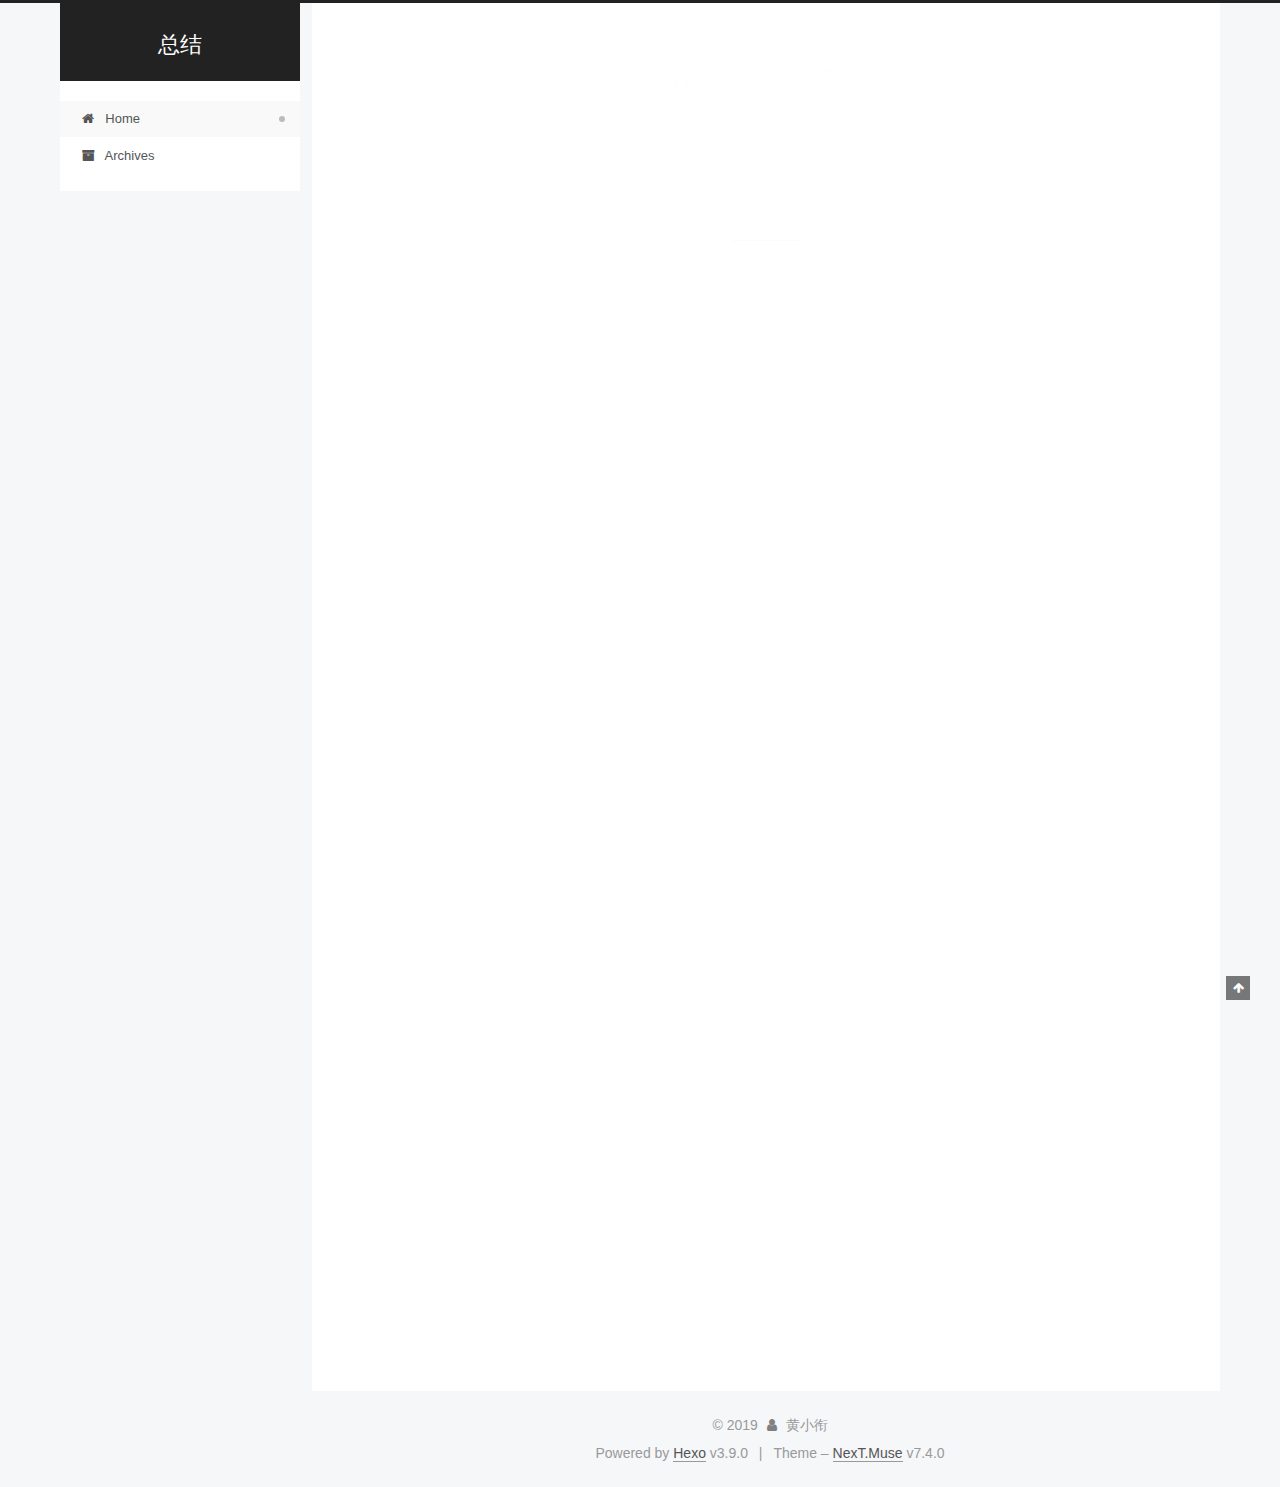
==== commit 292e30b8: "Site updated: 2019-09-20 20:27:32" ====
--- a/index.html
+++ b/index.html
@@ -1,13 +1,60 @@
 <!DOCTYPE html>
-<html>
-<head><meta name="generator" content="Hexo 3.9.0">
-  <meta charset="utf-8">
-  
-  <meta name="renderer" content="webkit">
-  <meta http-equiv="X-UA-Compatible" content="IE=edge">
-  <link rel="dns-prefetch" href="http://xuanxian.cc">
-  <title>总结</title>
-  <meta name="viewport" content="width=device-width, initial-scale=1, maximum-scale=1">
+
+
+
+
+
+<html lang="en">
+<head>
+  <meta charset="UTF-8">
+<meta name="viewport" content="width=device-width, initial-scale=1, maximum-scale=2">
+<meta name="theme-color" content="#222">
+<meta name="generator" content="Hexo 3.9.0">
+  <link rel="apple-touch-icon" sizes="180x180" href="/images/apple-touch-icon-next.png?v=7.4.0">
+  <link rel="icon" type="image/png" sizes="32x32" href="/images/favicon-32x32-next.png?v=7.4.0">
+  <link rel="icon" type="image/png" sizes="16x16" href="/images/favicon-16x16-next.png?v=7.4.0">
+  <link rel="mask-icon" href="/images/logo.svg?v=7.4.0" color="#222">
+
+<link rel="stylesheet" href="/css/main.css?v=7.4.0">
+
+
+<link rel="stylesheet" href="/lib/font-awesome/css/font-awesome.min.css?v=4.7.0">
+
+
+<script id="hexo-configurations">
+  var NexT = window.NexT || {};
+  var CONFIG = {
+    root: '/',
+    scheme: 'Muse',
+    version: '7.4.0',
+    exturl: false,
+    sidebar: {"position":"left","display":"post","offset":12,"onmobile":false},
+    copycode: {"enable":false,"show_result":false,"style":null},
+    back2top: {"enable":true,"sidebar":false,"scrollpercent":false},
+    bookmark: {"enable":false,"color":"#222","save":"auto"},
+    fancybox: false,
+    mediumzoom: false,
+    lazyload: false,
+    pangu: false,
+    algolia: {
+      appID: '',
+      apiKey: '',
+      indexName: '',
+      hits: {"per_page":10},
+      labels: {"input_placeholder":"Search for Posts","hits_empty":"We didn't find any results for the search: ${query}","hits_stats":"${hits} results found in ${time} ms"}
+    },
+    localsearch: {"enable":false,"trigger":"auto","top_n_per_article":1,"unescape":false,"preload":false},
+    path: '',
+    motion: {"enable":true,"async":false,"transition":{"post_block":"fadeIn","post_header":"slideDownIn","post_body":"slideDownIn","coll_header":"slideLeftIn","sidebar":"slideUpIn"}},
+    translation: {
+      copy_button: 'Copy',
+      copy_success: 'Copied',
+      copy_failure: 'Copy failed'
+    },
+    sidebarPadding: 40
+  };
+</script>
+
   <meta property="og:type" content="website">
 <meta property="og:title" content="总结">
 <meta property="og:url" content="http://xuanxian.cc/index.html">
@@ -15,226 +62,247 @@
 <meta property="og:locale" content="en">
 <meta name="twitter:card" content="summary">
 <meta name="twitter:title" content="总结">
-  
-    <link rel="alternative" href="/atom.xml" title="总结" type="application/atom+xml">
-  
-  
-    <link rel="icon" href="/favicon.png">
-  
-  <link rel="stylesheet" type="text/css" href="/./main.0cf68a.css">
-  <style type="text/css">
-  
-    #container.show {
-      background: linear-gradient(200deg,#a0cfe4,#e8c37e);
-    }
+  <link rel="canonical" href="http://xuanxian.cc/">
+
+
+<script id="page-configurations">
+  // https://hexo.io/docs/variables.html
+  CONFIG.page = {
+    sidebar: "",
+    isHome: true,
+    isPost: false,
+    isPage: false,
+    isArchive: false
+  };
+</script>
+
+  <title>总结</title>
+  
+
+
+
+
+
+
+
+
+  <noscript>
+  <style>
+  .use-motion .brand,
+  .use-motion .menu-item,
+  .sidebar-inner,
+  .use-motion .post-block,
+  .use-motion .pagination,
+  .use-motion .comments,
+  .use-motion .post-header,
+  .use-motion .post-body,
+  .use-motion .collection-header { opacity: initial; }
+
+  .use-motion .logo,
+  .use-motion .site-title,
+  .use-motion .site-subtitle {
+    opacity: initial;
+    top: initial;
+  }
+
+  .use-motion .logo-line-before i { left: initial; }
+  .use-motion .logo-line-after i { right: initial; }
   </style>
-  
-
-  
+</noscript>
 
 </head>
-</html>
-<body>
-  <div id="container" q-class="show:isCtnShow">
-    <canvas id="anm-canvas" class="anm-canvas"></canvas>
-    <div class="left-col" q-class="show:isShow">
-      
-<div class="overlay" style="background: #4d4d4d"></div>
-<div class="intrude-less">
-	<header id="header" class="inner">
-		<a href="/" class="profilepic">
-			<img src="" class="js-avatar">
-		</a>
-		<hgroup>
-		  <h1 class="header-author"><a href="/">黄小衔</a></h1>
-		</hgroup>
-		
-
-		<nav class="header-menu">
-			<ul>
-			
-				<li><a href="/">主页</a></li>
-	        
-				<li><a href="/tags/随笔/">随笔</a></li>
-	        
-			</ul>
-		</nav>
-		<nav class="header-smart-menu">
-    		
-    			
-    			<a q-on="click: openSlider(e, 'innerArchive')" href="javascript:void(0)">所有文章</a>
-    			
+
+<body itemscope itemtype="http://schema.org/WebPage" lang="en">
+  <div class="container use-motion">
+    <div class="headband"></div>
+
+    <header id="header" class="header" itemscope itemtype="http://schema.org/WPHeader">
+      <div class="header-inner"><div class="site-brand-container">
+  <div class="site-meta">
+
+    <div>
+      <a href="/" class="brand" rel="start">
+        <span class="logo-line-before"><i></i></span>
+        <span class="site-title">总结</span>
+        <span class="logo-line-after"><i></i></span>
+      </a>
+    </div>
+  </div>
+
+  <div class="site-nav-toggle">
+    <button aria-label="Toggle navigation bar">
+      <span class="btn-bar"></span>
+      <span class="btn-bar"></span>
+      <span class="btn-bar"></span>
+    </button>
+  </div>
+</div>
+
+
+<nav class="site-nav">
+  
+  <ul id="menu" class="menu">
+      
+      
+      
+        
+        <li class="menu-item menu-item-home">
+      
+    
+
+    <a href="/" rel="section"><i class="menu-item-icon fa fa-fw fa-home"></i> <br>Home</a>
+
+  </li>
+      
+      
+      
+        
+        <li class="menu-item menu-item-archives">
+      
+    
+
+    <a href="/archives/" rel="section"><i class="menu-item-icon fa fa-fw fa-archive"></i> <br>Archives</a>
+
+  </li>
+  </ul>
+
+    
+
+</nav>
+</div>
+    </header>
+
+    
+  <div class="back-to-top">
+    <i class="fa fa-arrow-up"></i>
+    <span>0%</span>
+  </div>
+
+
+    <main id="main" class="main">
+      <div class="main-inner">
+        <div class="content-wrap">
+          <div id="content" class="content">
             
-    			
-    			<a q-on="click: openSlider(e, 'friends')" href="javascript:void(0)">友链</a>
-    			
+  <div id="posts" class="posts-expand">
+        <article itemscope itemtype="http://schema.org/Article">
+  
+  
+  
+  <div class="post-block home">
+    <link itemprop="mainEntityOfPage" href="http://xuanxian.cc/2019/09/07/我的第一篇博文/">
+
+    <span hidden itemprop="author" itemscope itemtype="http://schema.org/Person">
+      <meta itemprop="name" content="黄小衔">
+      <meta itemprop="description" content="">
+      <meta itemprop="image" content="/images/avatar.gif">
+    </span>
+
+    <span hidden itemprop="publisher" itemscope itemtype="http://schema.org/Organization">
+      <meta itemprop="name" content="总结">
+    </span>
+      <header class="post-header">
+        <h1 class="post-title" itemprop="name headline">
             
-    			
-    			<a q-on="click: openSlider(e, 'aboutme')" href="javascript:void(0)">关于我</a>
-    			
+            <a href="/2019/09/07/我的第一篇博文/" class="post-title-link" itemprop="url">我的第一篇博文</a>
+          
+        </h1>
+
+        <div class="post-meta">
+            <span class="post-meta-item">
+              <span class="post-meta-item-icon">
+                <i class="fa fa-calendar-o"></i>
+              </span>
+              <span class="post-meta-item-text">Posted on</span>
+
+              
+                
+              
+
+              <time title="Created: 2019-09-07 10:00:48" itemprop="dateCreated datePublished" datetime="2019-09-07T10:00:48+08:00">2019-09-07</time>
+            </span>
+          
+
+          
+
+        </div>
+      </header>
+
+    
+    
+    
+    <div class="post-body" itemprop="articleBody">
+
+      
+          
+        
+      
+    </div>
+
+    
+    
+    
+      <footer class="post-footer">
+          <div class="post-eof"></div>
+        
+      </footer>
+  </div>
+  
+  
+  
+  </article>
+
+    
+        <article itemscope itemtype="http://schema.org/Article">
+  
+  
+  
+  <div class="post-block home">
+    <link itemprop="mainEntityOfPage" href="http://xuanxian.cc/2019/09/07/hello-world/">
+
+    <span hidden itemprop="author" itemscope itemtype="http://schema.org/Person">
+      <meta itemprop="name" content="黄小衔">
+      <meta itemprop="description" content="">
+      <meta itemprop="image" content="/images/avatar.gif">
+    </span>
+
+    <span hidden itemprop="publisher" itemscope itemtype="http://schema.org/Organization">
+      <meta itemprop="name" content="总结">
+    </span>
+      <header class="post-header">
+        <h1 class="post-title" itemprop="name headline">
             
-		</nav>
-		<nav class="header-nav">
-			<div class="social">
-				
-					<a class="github" target="_blank" href="#" title="github"><i class="icon-github"></i></a>
-		        
-					<a class="weibo" target="_blank" href="#" title="weibo"><i class="icon-weibo"></i></a>
-		        
-					<a class="rss" target="_blank" href="#" title="rss"><i class="icon-rss"></i></a>
-		        
-					<a class="zhihu" target="_blank" href="#" title="zhihu"><i class="icon-zhihu"></i></a>
-		        
-			</div>
-		</nav>
-	</header>		
-</div>
-
-    </div>
-    <div class="mid-col" q-class="show:isShow,hide:isShow|isFalse">
-      
-<nav id="mobile-nav">
-  	<div class="overlay js-overlay" style="background: #4d4d4d"></div>
-	<div class="btnctn js-mobile-btnctn">
-  		<div class="slider-trigger list" q-on="click: openSlider(e)"><i class="icon icon-sort"></i></div>
-	</div>
-	<div class="intrude-less">
-		<header id="header" class="inner">
-			<div class="profilepic">
-				<img src="" class="js-avatar">
-			</div>
-			<hgroup>
-			  <h1 class="header-author js-header-author">黄小衔</h1>
-			</hgroup>
-			
-			
-			
-				
-			
-				
-			
-			
-			
-			<nav class="header-nav">
-				<div class="social">
-					
-						<a class="github" target="_blank" href="#" title="github"><i class="icon-github"></i></a>
-			        
-						<a class="weibo" target="_blank" href="#" title="weibo"><i class="icon-weibo"></i></a>
-			        
-						<a class="rss" target="_blank" href="#" title="rss"><i class="icon-rss"></i></a>
-			        
-						<a class="zhihu" target="_blank" href="#" title="zhihu"><i class="icon-zhihu"></i></a>
-			        
-				</div>
-			</nav>
-
-			<nav class="header-menu js-header-menu">
-				<ul style="width: 50%">
-				
-				
-					<li style="width: 50%"><a href="/">主页</a></li>
-		        
-					<li style="width: 50%"><a href="/tags/随笔/">随笔</a></li>
-		        
-				</ul>
-			</nav>
-		</header>				
-	</div>
-	<div class="mobile-mask" style="display:none" q-show="isShow"></div>
-</nav>
-
-      <div id="wrapper" class="body-wrap">
-        <div class="menu-l">
-          <div class="canvas-wrap">
-            <canvas data-colors="#eaeaea" data-sectionHeight="100" data-contentId="js-content" id="myCanvas1" class="anm-canvas"></canvas>
-          </div>
-          <div id="js-content" class="content-ll">
-            
-  
-    <article id="post-我的第一篇博文" class="article article-type-post  article-index" itemscope itemprop="blogPost">
-  <div class="article-inner">
-    
-      <header class="article-header">
-        
-  
-    <h1 itemprop="name">
-      <a class="article-title" href="/2019/09/07/我的第一篇博文/">我的第一篇博文</a>
-    </h1>
-  
-
-        
-        <a href="/2019/09/07/我的第一篇博文/" class="archive-article-date">
-  	<time datetime="2019-09-07T02:00:48.000Z" itemprop="datePublished"><i class="icon-calendar icon"></i>2019-09-07</time>
-</a>
-        
+            <a href="/2019/09/07/hello-world/" class="post-title-link" itemprop="url">Hello World</a>
+          
+        </h1>
+
+        <div class="post-meta">
+            <span class="post-meta-item">
+              <span class="post-meta-item-icon">
+                <i class="fa fa-calendar-o"></i>
+              </span>
+              <span class="post-meta-item-text">Posted on</span>
+
+              
+                
+              
+
+              <time title="Created: 2019-09-07 09:27:58" itemprop="dateCreated datePublished" datetime="2019-09-07T09:27:58+08:00">2019-09-07</time>
+            </span>
+          
+
+          
+
+        </div>
       </header>
-    
-    <div class="article-entry" itemprop="articleBody">
-      
-        
-      
-
-      
-    </div>
-    <div class="article-info article-info-index">
-      
-      
-      
-
-      
-        <p class="article-more-link">
-          <a class="article-more-a" href="/2019/09/07/我的第一篇博文/">展开全文 >></a>
-        </p>
-      
-
-      
-      <div class="clearfix"></div>
-    </div>
-  </div>
-</article>
-
-<aside class="wrap-side-operation">
-    <div class="mod-side-operation">
-        
-        <div class="jump-container" id="js-jump-container" style="display:none;">
-            <a href="javascript:void(0)" class="mod-side-operation__jump-to-top">
-                <i class="icon-font icon-back"></i>
-            </a>
-            <div id="js-jump-plan-container" class="jump-plan-container" style="top: -11px;">
-                <i class="icon-font icon-plane jump-plane"></i>
-            </div>
-        </div>
-        
-        
-    </div>
-</aside>
-
-
-
-
-  
-    <article id="post-hello-world" class="article article-type-post  article-index" itemscope itemprop="blogPost">
-  <div class="article-inner">
-    
-      <header class="article-header">
-        
-  
-    <h1 itemprop="name">
-      <a class="article-title" href="/2019/09/07/hello-world/">Hello World</a>
-    </h1>
-  
-
-        
-        <a href="/2019/09/07/hello-world/" class="archive-article-date">
-  	<time datetime="2019-09-07T01:27:58.043Z" itemprop="datePublished"><i class="icon-calendar icon"></i>2019-09-07</time>
-</a>
-        
-      </header>
-    
-    <div class="article-entry" itemprop="articleBody">
-      
-        <p>Welcome to <a href="https://hexo.io/" target="_blank" rel="noopener">Hexo</a>! This is your very first post. Check <a href="https://hexo.io/docs/" target="_blank" rel="noopener">documentation</a> for more info. If you get any problems when using Hexo, you can find the answer in <a href="https://hexo.io/docs/troubleshooting.html" target="_blank" rel="noopener">troubleshooting</a> or you can ask me on <a href="https://github.com/hexojs/hexo/issues" target="_blank" rel="noopener">GitHub</a>.</p>
+
+    
+    
+    
+    <div class="post-body" itemprop="articleBody">
+
+      
+          <p>Welcome to <a href="https://hexo.io/" target="_blank" rel="noopener">Hexo</a>! This is your very first post. Check <a href="https://hexo.io/docs/" target="_blank" rel="noopener">documentation</a> for more info. If you get any problems when using Hexo, you can find the answer in <a href="https://hexo.io/docs/troubleshooting.html" target="_blank" rel="noopener">troubleshooting</a> or you can ask me on <a href="https://github.com/hexojs/hexo/issues" target="_blank" rel="noopener">GitHub</a>.</p>
 <h2 id="Quick-Start"><a href="#Quick-Start" class="headerlink" title="Quick Start"></a>Quick Start</h2><h3 id="Create-a-new-post"><a href="#Create-a-new-post" class="headerlink" title="Create a new post"></a>Create a new post</h3><figure class="highlight bash"><table><tr><td class="gutter"><pre><span class="line">1</span><br></pre></td><td class="code"><pre><span class="line">$ hexo new <span class="string">"My New Post"</span></span><br></pre></td></tr></table></figure>
 
 <p>More info: <a href="https://hexo.io/docs/writing.html" target="_blank" rel="noopener">Writing</a></p>
@@ -248,293 +316,159 @@
 
 <p>More info: <a href="https://hexo.io/docs/deployment.html" target="_blank" rel="noopener">Deployment</a></p>
 
-      
-
+        
       
     </div>
-    <div class="article-info article-info-index">
-      
-      
-      
-
-      
-        <p class="article-more-link">
-          <a class="article-more-a" href="/2019/09/07/hello-world/">展开全文 >></a>
-        </p>
-      
-
-      
-      <div class="clearfix"></div>
+
+    
+    
+    
+      <footer class="post-footer">
+          <div class="post-eof"></div>
+        
+      </footer>
+  </div>
+  
+  
+  
+  </article>
+
+    
+  </div>
+
+  
+
+
+          </div>
+          
+
+        </div>
+          
+  
+  <div class="sidebar-toggle">
+    <div class="sidebar-toggle-line-wrap">
+      <span class="sidebar-toggle-line sidebar-toggle-line-first"></span>
+      <span class="sidebar-toggle-line sidebar-toggle-line-middle"></span>
+      <span class="sidebar-toggle-line sidebar-toggle-line-last"></span>
     </div>
   </div>
-</article>
-
-<aside class="wrap-side-operation">
-    <div class="mod-side-operation">
-        
-        <div class="jump-container" id="js-jump-container" style="display:none;">
-            <a href="javascript:void(0)" class="mod-side-operation__jump-to-top">
-                <i class="icon-font icon-back"></i>
-            </a>
-            <div id="js-jump-plan-container" class="jump-plan-container" style="top: -11px;">
-                <i class="icon-font icon-plane jump-plane"></i>
-            </div>
-        </div>
-        
-        
+
+  <aside class="sidebar">
+    <div class="sidebar-inner">
+
+      <ul class="sidebar-nav motion-element">
+        <li class="sidebar-nav-toc">
+          Table of Contents
+        </li>
+        <li class="sidebar-nav-overview">
+          Overview
+        </li>
+      </ul>
+
+      <!--noindex-->
+      <div class="post-toc-wrap sidebar-panel">
+      </div>
+      <!--/noindex-->
+
+      <div class="site-overview-wrap sidebar-panel">
+        <div class="site-author motion-element" itemprop="author" itemscope itemtype="http://schema.org/Person">
+  <p class="site-author-name" itemprop="name">黄小衔</p>
+  <div class="site-description" itemprop="description"></div>
+</div>
+  <nav class="site-state motion-element">
+      <div class="site-state-item site-state-posts">
+        
+          <a href="/archives/">
+        
+          <span class="site-state-item-count">2</span>
+          <span class="site-state-item-name">posts</span>
+        </a>
+      </div>
+    
+  </nav>
+
+
+
+      </div>
+
     </div>
-</aside>
-
-
-
-
-  
-  
-
-
-          </div>
-        </div>
+  </aside>
+  <div id="sidebar-dimmer"></div>
+
+
       </div>
-      <footer id="footer">
-  <div class="outer">
-    <div id="footer-info">
-    	<div class="footer-left">
-    		&copy; 2019 黄小衔
-    	</div>
-      	<div class="footer-right">
-      		<a href="http://hexo.io/" target="_blank">Hexo</a>  Theme <a href="https://github.com/litten/hexo-theme-yilia" target="_blank">Yilia</a> by Litten
-      	</div>
-    </div>
-  </div>
-</footer>
-    </div>
-    <script>
-	var yiliaConfig = {
-		mathjax: false,
-		isHome: true,
-		isPost: false,
-		isArchive: false,
-		isTag: false,
-		isCategory: false,
-		open_in_new: false,
-		toc_hide_index: true,
-		root: "/",
-		innerArchive: true,
-		showTags: false
-	}
-</script>
-
-<script>!function(t){function n(e){if(r[e])return r[e].exports;var i=r[e]={exports:{},id:e,loaded:!1};return t[e].call(i.exports,i,i.exports,n),i.loaded=!0,i.exports}var r={};n.m=t,n.c=r,n.p="./",n(0)}([function(t,n,r){r(195),t.exports=r(191)},function(t,n,r){var e=r(3),i=r(52),o=r(27),u=r(28),c=r(53),f="prototype",a=function(t,n,r){var s,l,h,v,p=t&a.F,d=t&a.G,y=t&a.S,g=t&a.P,b=t&a.B,m=d?e:y?e[n]||(e[n]={}):(e[n]||{})[f],x=d?i:i[n]||(i[n]={}),w=x[f]||(x[f]={});d&&(r=n);for(s in r)l=!p&&m&&void 0!==m[s],h=(l?m:r)[s],v=b&&l?c(h,e):g&&"function"==typeof h?c(Function.call,h):h,m&&u(m,s,h,t&a.U),x[s]!=h&&o(x,s,v),g&&w[s]!=h&&(w[s]=h)};e.core=i,a.F=1,a.G=2,a.S=4,a.P=8,a.B=16,a.W=32,a.U=64,a.R=128,t.exports=a},function(t,n,r){var e=r(6);t.exports=function(t){if(!e(t))throw TypeError(t+" is not an object!");return t}},function(t,n){var r=t.exports="undefined"!=typeof window&&window.Math==Math?window:"undefined"!=typeof self&&self.Math==Math?self:Function("return this")();"number"==typeof __g&&(__g=r)},function(t,n){t.exports=function(t){try{return!!t()}catch(t){return!0}}},function(t,n){var r=t.exports="undefined"!=typeof window&&window.Math==Math?window:"undefined"!=typeof self&&self.Math==Math?self:Function("return this")();"number"==typeof __g&&(__g=r)},function(t,n){t.exports=function(t){return"object"==typeof t?null!==t:"function"==typeof t}},function(t,n,r){var e=r(126)("wks"),i=r(76),o=r(3).Symbol,u="function"==typeof o;(t.exports=function(t){return e[t]||(e[t]=u&&o[t]||(u?o:i)("Symbol."+t))}).store=e},function(t,n){var r={}.hasOwnProperty;t.exports=function(t,n){return r.call(t,n)}},function(t,n,r){var e=r(94),i=r(33);t.exports=function(t){return e(i(t))}},function(t,n,r){t.exports=!r(4)(function(){return 7!=Object.defineProperty({},"a",{get:function(){return 7}}).a})},function(t,n,r){var e=r(2),i=r(167),o=r(50),u=Object.defineProperty;n.f=r(10)?Object.defineProperty:function(t,n,r){if(e(t),n=o(n,!0),e(r),i)try{return u(t,n,r)}catch(t){}if("get"in r||"set"in r)throw TypeError("Accessors not supported!");return"value"in r&&(t[n]=r.value),t}},function(t,n,r){t.exports=!r(18)(function(){return 7!=Object.defineProperty({},"a",{get:function(){return 7}}).a})},function(t,n,r){var e=r(14),i=r(22);t.exports=r(12)?function(t,n,r){return e.f(t,n,i(1,r))}:function(t,n,r){return t[n]=r,t}},function(t,n,r){var e=r(20),i=r(58),o=r(42),u=Object.defineProperty;n.f=r(12)?Object.defineProperty:function(t,n,r){if(e(t),n=o(n,!0),e(r),i)try{return u(t,n,r)}catch(t){}if("get"in r||"set"in r)throw TypeError("Accessors not supported!");return"value"in r&&(t[n]=r.value),t}},function(t,n,r){var e=r(40)("wks"),i=r(23),o=r(5).Symbol,u="function"==typeof o;(t.exports=function(t){return e[t]||(e[t]=u&&o[t]||(u?o:i)("Symbol."+t))}).store=e},function(t,n,r){var e=r(67),i=Math.min;t.exports=function(t){return t>0?i(e(t),9007199254740991):0}},function(t,n,r){var e=r(46);t.exports=function(t){return Object(e(t))}},function(t,n){t.exports=function(t){try{return!!t()}catch(t){return!0}}},function(t,n,r){var e=r(63),i=r(34);t.exports=Object.keys||function(t){return e(t,i)}},function(t,n,r){var e=r(21);t.exports=function(t){if(!e(t))throw TypeError(t+" is not an object!");return t}},function(t,n){t.exports=function(t){return"object"==typeof t?null!==t:"function"==typeof t}},function(t,n){t.exports=function(t,n){return{enumerable:!(1&t),configurable:!(2&t),writable:!(4&t),value:n}}},function(t,n){var r=0,e=Math.random();t.exports=function(t){return"Symbol(".concat(void 0===t?"":t,")_",(++r+e).toString(36))}},function(t,n){var r={}.hasOwnProperty;t.exports=function(t,n){return r.call(t,n)}},function(t,n){var r=t.exports={version:"2.4.0"};"number"==typeof __e&&(__e=r)},function(t,n){t.exports=function(t){if("function"!=typeof t)throw TypeError(t+" is not a function!");return t}},function(t,n,r){var e=r(11),i=r(66);t.exports=r(10)?function(t,n,r){return e.f(t,n,i(1,r))}:function(t,n,r){return t[n]=r,t}},function(t,n,r){var e=r(3),i=r(27),o=r(24),u=r(76)("src"),c="toString",f=Function[c],a=(""+f).split(c);r(52).inspectSource=function(t){return f.call(t)},(t.exports=function(t,n,r,c){var f="function"==typeof r;f&&(o(r,"name")||i(r,"name",n)),t[n]!==r&&(f&&(o(r,u)||i(r,u,t[n]?""+t[n]:a.join(String(n)))),t===e?t[n]=r:c?t[n]?t[n]=r:i(t,n,r):(delete t[n],i(t,n,r)))})(Function.prototype,c,function(){return"function"==typeof this&&this[u]||f.call(this)})},function(t,n,r){var e=r(1),i=r(4),o=r(46),u=function(t,n,r,e){var i=String(o(t)),u="<"+n;return""!==r&&(u+=" "+r+'="'+String(e).replace(/"/g,"&quot;")+'"'),u+">"+i+"</"+n+">"};t.exports=function(t,n){var r={};r[t]=n(u),e(e.P+e.F*i(function(){var n=""[t]('"');return n!==n.toLowerCase()||n.split('"').length>3}),"String",r)}},function(t,n,r){var e=r(115),i=r(46);t.exports=function(t){return e(i(t))}},function(t,n,r){var e=r(116),i=r(66),o=r(30),u=r(50),c=r(24),f=r(167),a=Object.getOwnPropertyDescriptor;n.f=r(10)?a:function(t,n){if(t=o(t),n=u(n,!0),f)try{return a(t,n)}catch(t){}if(c(t,n))return i(!e.f.call(t,n),t[n])}},function(t,n,r){var e=r(24),i=r(17),o=r(145)("IE_PROTO"),u=Object.prototype;t.exports=Object.getPrototypeOf||function(t){return t=i(t),e(t,o)?t[o]:"function"==typeof t.constructor&&t instanceof t.constructor?t.constructor.prototype:t instanceof Object?u:null}},function(t,n){t.exports=function(t){if(void 0==t)throw TypeError("Can't call method on  "+t);return t}},function(t,n){t.exports="constructor,hasOwnProperty,isPrototypeOf,propertyIsEnumerable,toLocaleString,toString,valueOf".split(",")},function(t,n){t.exports={}},function(t,n){t.exports=!0},function(t,n){n.f={}.propertyIsEnumerable},function(t,n,r){var e=r(14).f,i=r(8),o=r(15)("toStringTag");t.exports=function(t,n,r){t&&!i(t=r?t:t.prototype,o)&&e(t,o,{configurable:!0,value:n})}},function(t,n,r){var e=r(40)("keys"),i=r(23);t.exports=function(t){return e[t]||(e[t]=i(t))}},function(t,n,r){var e=r(5),i="__core-js_shared__",o=e[i]||(e[i]={});t.exports=function(t){return o[t]||(o[t]={})}},function(t,n){var r=Math.ceil,e=Math.floor;t.exports=function(t){return isNaN(t=+t)?0:(t>0?e:r)(t)}},function(t,n,r){var e=r(21);t.exports=function(t,n){if(!e(t))return t;var r,i;if(n&&"function"==typeof(r=t.toString)&&!e(i=r.call(t)))return i;if("function"==typeof(r=t.valueOf)&&!e(i=r.call(t)))return i;if(!n&&"function"==typeof(r=t.toString)&&!e(i=r.call(t)))return i;throw TypeError("Can't convert object to primitive value")}},function(t,n,r){var e=r(5),i=r(25),o=r(36),u=r(44),c=r(14).f;t.exports=function(t){var n=i.Symbol||(i.Symbol=o?{}:e.Symbol||{});"_"==t.charAt(0)||t in n||c(n,t,{value:u.f(t)})}},function(t,n,r){n.f=r(15)},function(t,n){var r={}.toString;t.exports=function(t){return r.call(t).slice(8,-1)}},function(t,n){t.exports=function(t){if(void 0==t)throw TypeError("Can't call method on  "+t);return t}},function(t,n,r){var e=r(4);t.exports=function(t,n){return!!t&&e(function(){n?t.call(null,function(){},1):t.call(null)})}},function(t,n,r){var e=r(53),i=r(115),o=r(17),u=r(16),c=r(203);t.exports=function(t,n){var r=1==t,f=2==t,a=3==t,s=4==t,l=6==t,h=5==t||l,v=n||c;return function(n,c,p){for(var d,y,g=o(n),b=i(g),m=e(c,p,3),x=u(b.length),w=0,S=r?v(n,x):f?v(n,0):void 0;x>w;w++)if((h||w in b)&&(d=b[w],y=m(d,w,g),t))if(r)S[w]=y;else if(y)switch(t){case 3:return!0;case 5:return d;case 6:return w;case 2:S.push(d)}else if(s)return!1;return l?-1:a||s?s:S}}},function(t,n,r){var e=r(1),i=r(52),o=r(4);t.exports=function(t,n){var r=(i.Object||{})[t]||Object[t],u={};u[t]=n(r),e(e.S+e.F*o(function(){r(1)}),"Object",u)}},function(t,n,r){var e=r(6);t.exports=function(t,n){if(!e(t))return t;var r,i;if(n&&"function"==typeof(r=t.toString)&&!e(i=r.call(t)))return i;if("function"==typeof(r=t.valueOf)&&!e(i=r.call(t)))return i;if(!n&&"function"==typeof(r=t.toString)&&!e(i=r.call(t)))return i;throw TypeError("Can't convert object to primitive value")}},function(t,n,r){var e=r(5),i=r(25),o=r(91),u=r(13),c="prototype",f=function(t,n,r){var a,s,l,h=t&f.F,v=t&f.G,p=t&f.S,d=t&f.P,y=t&f.B,g=t&f.W,b=v?i:i[n]||(i[n]={}),m=b[c],x=v?e:p?e[n]:(e[n]||{})[c];v&&(r=n);for(a in r)(s=!h&&x&&void 0!==x[a])&&a in b||(l=s?x[a]:r[a],b[a]=v&&"function"!=typeof x[a]?r[a]:y&&s?o(l,e):g&&x[a]==l?function(t){var n=function(n,r,e){if(this instanceof t){switch(arguments.length){case 0:return new t;case 1:return new t(n);case 2:return new t(n,r)}return new t(n,r,e)}return t.apply(this,arguments)};return n[c]=t[c],n}(l):d&&"function"==typeof l?o(Function.call,l):l,d&&((b.virtual||(b.virtual={}))[a]=l,t&f.R&&m&&!m[a]&&u(m,a,l)))};f.F=1,f.G=2,f.S=4,f.P=8,f.B=16,f.W=32,f.U=64,f.R=128,t.exports=f},function(t,n){var r=t.exports={version:"2.4.0"};"number"==typeof __e&&(__e=r)},function(t,n,r){var e=r(26);t.exports=function(t,n,r){if(e(t),void 0===n)return t;switch(r){case 1:return function(r){return t.call(n,r)};case 2:return function(r,e){return t.call(n,r,e)};case 3:return function(r,e,i){return t.call(n,r,e,i)}}return function(){return t.apply(n,arguments)}}},function(t,n,r){var e=r(183),i=r(1),o=r(126)("metadata"),u=o.store||(o.store=new(r(186))),c=function(t,n,r){var i=u.get(t);if(!i){if(!r)return;u.set(t,i=new e)}var o=i.get(n);if(!o){if(!r)return;i.set(n,o=new e)}return o},f=function(t,n,r){var e=c(n,r,!1);return void 0!==e&&e.has(t)},a=function(t,n,r){var e=c(n,r,!1);return void 0===e?void 0:e.get(t)},s=function(t,n,r,e){c(r,e,!0).set(t,n)},l=function(t,n){var r=c(t,n,!1),e=[];return r&&r.forEach(function(t,n){e.push(n)}),e},h=function(t){return void 0===t||"symbol"==typeof t?t:String(t)},v=function(t){i(i.S,"Reflect",t)};t.exports={store:u,map:c,has:f,get:a,set:s,keys:l,key:h,exp:v}},function(t,n,r){"use strict";if(r(10)){var e=r(69),i=r(3),o=r(4),u=r(1),c=r(127),f=r(152),a=r(53),s=r(68),l=r(66),h=r(27),v=r(73),p=r(67),d=r(16),y=r(75),g=r(50),b=r(24),m=r(180),x=r(114),w=r(6),S=r(17),_=r(137),O=r(70),E=r(32),P=r(71).f,j=r(154),F=r(76),M=r(7),A=r(48),N=r(117),T=r(146),I=r(155),k=r(80),L=r(123),R=r(74),C=r(130),D=r(160),U=r(11),W=r(31),G=U.f,B=W.f,V=i.RangeError,z=i.TypeError,q=i.Uint8Array,K="ArrayBuffer",J="Shared"+K,Y="BYTES_PER_ELEMENT",H="prototype",$=Array[H],X=f.ArrayBuffer,Q=f.DataView,Z=A(0),tt=A(2),nt=A(3),rt=A(4),et=A(5),it=A(6),ot=N(!0),ut=N(!1),ct=I.values,ft=I.keys,at=I.entries,st=$.lastIndexOf,lt=$.reduce,ht=$.reduceRight,vt=$.join,pt=$.sort,dt=$.slice,yt=$.toString,gt=$.toLocaleString,bt=M("iterator"),mt=M("toStringTag"),xt=F("typed_constructor"),wt=F("def_constructor"),St=c.CONSTR,_t=c.TYPED,Ot=c.VIEW,Et="Wrong length!",Pt=A(1,function(t,n){return Tt(T(t,t[wt]),n)}),jt=o(function(){return 1===new q(new Uint16Array([1]).buffer)[0]}),Ft=!!q&&!!q[H].set&&o(function(){new q(1).set({})}),Mt=function(t,n){if(void 0===t)throw z(Et);var r=+t,e=d(t);if(n&&!m(r,e))throw V(Et);return e},At=function(t,n){var r=p(t);if(r<0||r%n)throw V("Wrong offset!");return r},Nt=function(t){if(w(t)&&_t in t)return t;throw z(t+" is not a typed array!")},Tt=function(t,n){if(!(w(t)&&xt in t))throw z("It is not a typed array constructor!");return new t(n)},It=function(t,n){return kt(T(t,t[wt]),n)},kt=function(t,n){for(var r=0,e=n.length,i=Tt(t,e);e>r;)i[r]=n[r++];return i},Lt=function(t,n,r){G(t,n,{get:function(){return this._d[r]}})},Rt=function(t){var n,r,e,i,o,u,c=S(t),f=arguments.length,s=f>1?arguments[1]:void 0,l=void 0!==s,h=j(c);if(void 0!=h&&!_(h)){for(u=h.call(c),e=[],n=0;!(o=u.next()).done;n++)e.push(o.value);c=e}for(l&&f>2&&(s=a(s,arguments[2],2)),n=0,r=d(c.length),i=Tt(this,r);r>n;n++)i[n]=l?s(c[n],n):c[n];return i},Ct=function(){for(var t=0,n=arguments.length,r=Tt(this,n);n>t;)r[t]=arguments[t++];return r},Dt=!!q&&o(function(){gt.call(new q(1))}),Ut=function(){return gt.apply(Dt?dt.call(Nt(this)):Nt(this),arguments)},Wt={copyWithin:function(t,n){return D.call(Nt(this),t,n,arguments.length>2?arguments[2]:void 0)},every:function(t){return rt(Nt(this),t,arguments.length>1?arguments[1]:void 0)},fill:function(t){return C.apply(Nt(this),arguments)},filter:function(t){return It(this,tt(Nt(this),t,arguments.length>1?arguments[1]:void 0))},find:function(t){return et(Nt(this),t,arguments.length>1?arguments[1]:void 0)},findIndex:function(t){return it(Nt(this),t,arguments.length>1?arguments[1]:void 0)},forEach:function(t){Z(Nt(this),t,arguments.length>1?arguments[1]:void 0)},indexOf:function(t){return ut(Nt(this),t,arguments.length>1?arguments[1]:void 0)},includes:function(t){return ot(Nt(this),t,arguments.length>1?arguments[1]:void 0)},join:function(t){return vt.apply(Nt(this),arguments)},lastIndexOf:function(t){return st.apply(Nt(this),arguments)},map:function(t){return Pt(Nt(this),t,arguments.length>1?arguments[1]:void 0)},reduce:function(t){return lt.apply(Nt(this),arguments)},reduceRight:function(t){return ht.apply(Nt(this),arguments)},reverse:function(){for(var t,n=this,r=Nt(n).length,e=Math.floor(r/2),i=0;i<e;)t=n[i],n[i++]=n[--r],n[r]=t;return n},some:function(t){return nt(Nt(this),t,arguments.length>1?arguments[1]:void 0)},sort:function(t){return pt.call(Nt(this),t)},subarray:function(t,n){var r=Nt(this),e=r.length,i=y(t,e);return new(T(r,r[wt]))(r.buffer,r.byteOffset+i*r.BYTES_PER_ELEMENT,d((void 0===n?e:y(n,e))-i))}},Gt=function(t,n){return It(this,dt.call(Nt(this),t,n))},Bt=function(t){Nt(this);var n=At(arguments[1],1),r=this.length,e=S(t),i=d(e.length),o=0;if(i+n>r)throw V(Et);for(;o<i;)this[n+o]=e[o++]},Vt={entries:function(){return at.call(Nt(this))},keys:function(){return ft.call(Nt(this))},values:function(){return ct.call(Nt(this))}},zt=function(t,n){return w(t)&&t[_t]&&"symbol"!=typeof n&&n in t&&String(+n)==String(n)},qt=function(t,n){return zt(t,n=g(n,!0))?l(2,t[n]):B(t,n)},Kt=function(t,n,r){return!(zt(t,n=g(n,!0))&&w(r)&&b(r,"value"))||b(r,"get")||b(r,"set")||r.configurable||b(r,"writable")&&!r.writable||b(r,"enumerable")&&!r.enumerable?G(t,n,r):(t[n]=r.value,t)};St||(W.f=qt,U.f=Kt),u(u.S+u.F*!St,"Object",{getOwnPropertyDescriptor:qt,defineProperty:Kt}),o(function(){yt.call({})})&&(yt=gt=function(){return vt.call(this)});var Jt=v({},Wt);v(Jt,Vt),h(Jt,bt,Vt.values),v(Jt,{slice:Gt,set:Bt,constructor:function(){},toString:yt,toLocaleString:Ut}),Lt(Jt,"buffer","b"),Lt(Jt,"byteOffset","o"),Lt(Jt,"byteLength","l"),Lt(Jt,"length","e"),G(Jt,mt,{get:function(){return this[_t]}}),t.exports=function(t,n,r,f){f=!!f;var a=t+(f?"Clamped":"")+"Array",l="Uint8Array"!=a,v="get"+t,p="set"+t,y=i[a],g=y||{},b=y&&E(y),m=!y||!c.ABV,S={},_=y&&y[H],j=function(t,r){var e=t._d;return e.v[v](r*n+e.o,jt)},F=function(t,r,e){var i=t._d;f&&(e=(e=Math.round(e))<0?0:e>255?255:255&e),i.v[p](r*n+i.o,e,jt)},M=function(t,n){G(t,n,{get:function(){return j(this,n)},set:function(t){return F(this,n,t)},enumerable:!0})};m?(y=r(function(t,r,e,i){s(t,y,a,"_d");var o,u,c,f,l=0,v=0;if(w(r)){if(!(r instanceof X||(f=x(r))==K||f==J))return _t in r?kt(y,r):Rt.call(y,r);o=r,v=At(e,n);var p=r.byteLength;if(void 0===i){if(p%n)throw V(Et);if((u=p-v)<0)throw V(Et)}else if((u=d(i)*n)+v>p)throw V(Et);c=u/n}else c=Mt(r,!0),u=c*n,o=new X(u);for(h(t,"_d",{b:o,o:v,l:u,e:c,v:new Q(o)});l<c;)M(t,l++)}),_=y[H]=O(Jt),h(_,"constructor",y)):L(function(t){new y(null),new y(t)},!0)||(y=r(function(t,r,e,i){s(t,y,a);var o;return w(r)?r instanceof X||(o=x(r))==K||o==J?void 0!==i?new g(r,At(e,n),i):void 0!==e?new g(r,At(e,n)):new g(r):_t in r?kt(y,r):Rt.call(y,r):new g(Mt(r,l))}),Z(b!==Function.prototype?P(g).concat(P(b)):P(g),function(t){t in y||h(y,t,g[t])}),y[H]=_,e||(_.constructor=y));var A=_[bt],N=!!A&&("values"==A.name||void 0==A.name),T=Vt.values;h(y,xt,!0),h(_,_t,a),h(_,Ot,!0),h(_,wt,y),(f?new y(1)[mt]==a:mt in _)||G(_,mt,{get:function(){return a}}),S[a]=y,u(u.G+u.W+u.F*(y!=g),S),u(u.S,a,{BYTES_PER_ELEMENT:n,from:Rt,of:Ct}),Y in _||h(_,Y,n),u(u.P,a,Wt),R(a),u(u.P+u.F*Ft,a,{set:Bt}),u(u.P+u.F*!N,a,Vt),u(u.P+u.F*(_.toString!=yt),a,{toString:yt}),u(u.P+u.F*o(function(){new y(1).slice()}),a,{slice:Gt}),u(u.P+u.F*(o(function(){return[1,2].toLocaleString()!=new y([1,2]).toLocaleString()})||!o(function(){_.toLocaleString.call([1,2])})),a,{toLocaleString:Ut}),k[a]=N?A:T,e||N||h(_,bt,T)}}else t.exports=function(){}},function(t,n){var r={}.toString;t.exports=function(t){return r.call(t).slice(8,-1)}},function(t,n,r){var e=r(21),i=r(5).document,o=e(i)&&e(i.createElement);t.exports=function(t){return o?i.createElement(t):{}}},function(t,n,r){t.exports=!r(12)&&!r(18)(function(){return 7!=Object.defineProperty(r(57)("div"),"a",{get:function(){return 7}}).a})},function(t,n,r){"use strict";var e=r(36),i=r(51),o=r(64),u=r(13),c=r(8),f=r(35),a=r(96),s=r(38),l=r(103),h=r(15)("iterator"),v=!([].keys&&"next"in[].keys()),p="keys",d="values",y=function(){return this};t.exports=function(t,n,r,g,b,m,x){a(r,n,g);var w,S,_,O=function(t){if(!v&&t in F)return F[t];switch(t){case p:case d:return function(){return new r(this,t)}}return function(){return new r(this,t)}},E=n+" Iterator",P=b==d,j=!1,F=t.prototype,M=F[h]||F["@@iterator"]||b&&F[b],A=M||O(b),N=b?P?O("entries"):A:void 0,T="Array"==n?F.entries||M:M;if(T&&(_=l(T.call(new t)))!==Object.prototype&&(s(_,E,!0),e||c(_,h)||u(_,h,y)),P&&M&&M.name!==d&&(j=!0,A=function(){return M.call(this)}),e&&!x||!v&&!j&&F[h]||u(F,h,A),f[n]=A,f[E]=y,b)if(w={values:P?A:O(d),keys:m?A:O(p),entries:N},x)for(S in w)S in F||o(F,S,w[S]);else i(i.P+i.F*(v||j),n,w);return w}},function(t,n,r){var e=r(20),i=r(100),o=r(34),u=r(39)("IE_PROTO"),c=function(){},f="prototype",a=function(){var t,n=r(57)("iframe"),e=o.length;for(n.style.display="none",r(93).appendChild(n),n.src="javascript:",t=n.contentWindow.document,t.open(),t.write("<script>document.F=Object<\/script>"),t.close(),a=t.F;e--;)delete a[f][o[e]];return a()};t.exports=Object.create||function(t,n){var r;return null!==t?(c[f]=e(t),r=new c,c[f]=null,r[u]=t):r=a(),void 0===n?r:i(r,n)}},function(t,n,r){var e=r(63),i=r(34).concat("length","prototype");n.f=Object.getOwnPropertyNames||function(t){return e(t,i)}},function(t,n){n.f=Object.getOwnPropertySymbols},function(t,n,r){var e=r(8),i=r(9),o=r(90)(!1),u=r(39)("IE_PROTO");t.exports=function(t,n){var r,c=i(t),f=0,a=[];for(r in c)r!=u&&e(c,r)&&a.push(r);for(;n.length>f;)e(c,r=n[f++])&&(~o(a,r)||a.push(r));return a}},function(t,n,r){t.exports=r(13)},function(t,n,r){var e=r(76)("meta"),i=r(6),o=r(24),u=r(11).f,c=0,f=Object.isExtensible||function(){return!0},a=!r(4)(function(){return f(Object.preventExtensions({}))}),s=function(t){u(t,e,{value:{i:"O"+ ++c,w:{}}})},l=function(t,n){if(!i(t))return"symbol"==typeof t?t:("string"==typeof t?"S":"P")+t;if(!o(t,e)){if(!f(t))return"F";if(!n)return"E";s(t)}return t[e].i},h=function(t,n){if(!o(t,e)){if(!f(t))return!0;if(!n)return!1;s(t)}return t[e].w},v=function(t){return a&&p.NEED&&f(t)&&!o(t,e)&&s(t),t},p=t.exports={KEY:e,NEED:!1,fastKey:l,getWeak:h,onFreeze:v}},function(t,n){t.exports=function(t,n){return{enumerable:!(1&t),configurable:!(2&t),writable:!(4&t),value:n}}},function(t,n){var r=Math.ceil,e=Math.floor;t.exports=function(t){return isNaN(t=+t)?0:(t>0?e:r)(t)}},function(t,n){t.exports=function(t,n,r,e){if(!(t instanceof n)||void 0!==e&&e in t)throw TypeError(r+": incorrect invocation!");return t}},function(t,n){t.exports=!1},function(t,n,r){var e=r(2),i=r(173),o=r(133),u=r(145)("IE_PROTO"),c=function(){},f="prototype",a=function(){var t,n=r(132)("iframe"),e=o.length;for(n.style.display="none",r(135).appendChild(n),n.src="javascript:",t=n.contentWindow.document,t.open(),t.write("<script>document.F=Object<\/script>"),t.close(),a=t.F;e--;)delete a[f][o[e]];return a()};t.exports=Object.create||function(t,n){var r;return null!==t?(c[f]=e(t),r=new c,c[f]=null,r[u]=t):r=a(),void 0===n?r:i(r,n)}},function(t,n,r){var e=r(175),i=r(133).concat("length","prototype");n.f=Object.getOwnPropertyNames||function(t){return e(t,i)}},function(t,n,r){var e=r(175),i=r(133);t.exports=Object.keys||function(t){return e(t,i)}},function(t,n,r){var e=r(28);t.exports=function(t,n,r){for(var i in n)e(t,i,n[i],r);return t}},function(t,n,r){"use strict";var e=r(3),i=r(11),o=r(10),u=r(7)("species");t.exports=function(t){var n=e[t];o&&n&&!n[u]&&i.f(n,u,{configurable:!0,get:function(){return this}})}},function(t,n,r){var e=r(67),i=Math.max,o=Math.min;t.exports=function(t,n){return t=e(t),t<0?i(t+n,0):o(t,n)}},function(t,n){var r=0,e=Math.random();t.exports=function(t){return"Symbol(".concat(void 0===t?"":t,")_",(++r+e).toString(36))}},function(t,n,r){var e=r(33);t.exports=function(t){return Object(e(t))}},function(t,n,r){var e=r(7)("unscopables"),i=Array.prototype;void 0==i[e]&&r(27)(i,e,{}),t.exports=function(t){i[e][t]=!0}},function(t,n,r){var e=r(53),i=r(169),o=r(137),u=r(2),c=r(16),f=r(154),a={},s={},n=t.exports=function(t,n,r,l,h){var v,p,d,y,g=h?function(){return t}:f(t),b=e(r,l,n?2:1),m=0;if("function"!=typeof g)throw TypeError(t+" is not iterable!");if(o(g)){for(v=c(t.length);v>m;m++)if((y=n?b(u(p=t[m])[0],p[1]):b(t[m]))===a||y===s)return y}else for(d=g.call(t);!(p=d.next()).done;)if((y=i(d,b,p.value,n))===a||y===s)return y};n.BREAK=a,n.RETURN=s},function(t,n){t.exports={}},function(t,n,r){var e=r(11).f,i=r(24),o=r(7)("toStringTag");t.exports=function(t,n,r){t&&!i(t=r?t:t.prototype,o)&&e(t,o,{configurable:!0,value:n})}},function(t,n,r){var e=r(1),i=r(46),o=r(4),u=r(150),c="["+u+"]",f="​-",a=RegExp("^"+c+c+"*"),s=RegExp(c+c+"*$"),l=function(t,n,r){var i={},c=o(function(){return!!u[t]()||f[t]()!=f}),a=i[t]=c?n(h):u[t];r&&(i[r]=a),e(e.P+e.F*c,"String",i)},h=l.trim=function(t,n){return t=String(i(t)),1&n&&(t=t.replace(a,"")),2&n&&(t=t.replace(s,"")),t};t.exports=l},function(t,n,r){t.exports={default:r(86),__esModule:!0}},function(t,n,r){t.exports={default:r(87),__esModule:!0}},function(t,n,r){"use strict";function e(t){return t&&t.__esModule?t:{default:t}}n.__esModule=!0;var i=r(84),o=e(i),u=r(83),c=e(u),f="function"==typeof c.default&&"symbol"==typeof o.default?function(t){return typeof t}:function(t){return t&&"function"==typeof c.default&&t.constructor===c.default&&t!==c.default.prototype?"symbol":typeof t};n.default="function"==typeof c.default&&"symbol"===f(o.default)?function(t){return void 0===t?"undefined":f(t)}:function(t){return t&&"function"==typeof c.default&&t.constructor===c.default&&t!==c.default.prototype?"symbol":void 0===t?"undefined":f(t)}},function(t,n,r){r(110),r(108),r(111),r(112),t.exports=r(25).Symbol},function(t,n,r){r(109),r(113),t.exports=r(44).f("iterator")},function(t,n){t.exports=function(t){if("function"!=typeof t)throw TypeError(t+" is not a function!");return t}},function(t,n){t.exports=function(){}},function(t,n,r){var e=r(9),i=r(106),o=r(105);t.exports=function(t){return function(n,r,u){var c,f=e(n),a=i(f.length),s=o(u,a);if(t&&r!=r){for(;a>s;)if((c=f[s++])!=c)return!0}else for(;a>s;s++)if((t||s in f)&&f[s]===r)return t||s||0;return!t&&-1}}},function(t,n,r){var e=r(88);t.exports=function(t,n,r){if(e(t),void 0===n)return t;switch(r){case 1:return function(r){return t.call(n,r)};case 2:return function(r,e){return t.call(n,r,e)};case 3:return function(r,e,i){return t.call(n,r,e,i)}}return function(){return t.apply(n,arguments)}}},function(t,n,r){var e=r(19),i=r(62),o=r(37);t.exports=function(t){var n=e(t),r=i.f;if(r)for(var u,c=r(t),f=o.f,a=0;c.length>a;)f.call(t,u=c[a++])&&n.push(u);return n}},function(t,n,r){t.exports=r(5).document&&document.documentElement},function(t,n,r){var e=r(56);t.exports=Object("z").propertyIsEnumerable(0)?Object:function(t){return"String"==e(t)?t.split(""):Object(t)}},function(t,n,r){var e=r(56);t.exports=Array.isArray||function(t){return"Array"==e(t)}},function(t,n,r){"use strict";var e=r(60),i=r(22),o=r(38),u={};r(13)(u,r(15)("iterator"),function(){return this}),t.exports=function(t,n,r){t.prototype=e(u,{next:i(1,r)}),o(t,n+" Iterator")}},function(t,n){t.exports=function(t,n){return{value:n,done:!!t}}},function(t,n,r){var e=r(19),i=r(9);t.exports=function(t,n){for(var r,o=i(t),u=e(o),c=u.length,f=0;c>f;)if(o[r=u[f++]]===n)return r}},function(t,n,r){var e=r(23)("meta"),i=r(21),o=r(8),u=r(14).f,c=0,f=Object.isExtensible||function(){return!0},a=!r(18)(function(){return f(Object.preventExtensions({}))}),s=function(t){u(t,e,{value:{i:"O"+ ++c,w:{}}})},l=function(t,n){if(!i(t))return"symbol"==typeof t?t:("string"==typeof t?"S":"P")+t;if(!o(t,e)){if(!f(t))return"F";if(!n)return"E";s(t)}return t[e].i},h=function(t,n){if(!o(t,e)){if(!f(t))return!0;if(!n)return!1;s(t)}return t[e].w},v=function(t){return a&&p.NEED&&f(t)&&!o(t,e)&&s(t),t},p=t.exports={KEY:e,NEED:!1,fastKey:l,getWeak:h,onFreeze:v}},function(t,n,r){var e=r(14),i=r(20),o=r(19);t.exports=r(12)?Object.defineProperties:function(t,n){i(t);for(var r,u=o(n),c=u.length,f=0;c>f;)e.f(t,r=u[f++],n[r]);return t}},function(t,n,r){var e=r(37),i=r(22),o=r(9),u=r(42),c=r(8),f=r(58),a=Object.getOwnPropertyDescriptor;n.f=r(12)?a:function(t,n){if(t=o(t),n=u(n,!0),f)try{return a(t,n)}catch(t){}if(c(t,n))return i(!e.f.call(t,n),t[n])}},function(t,n,r){var e=r(9),i=r(61).f,o={}.toString,u="object"==typeof window&&window&&Object.getOwnPropertyNames?Object.getOwnPropertyNames(window):[],c=function(t){try{return i(t)}catch(t){return u.slice()}};t.exports.f=function(t){return u&&"[object Window]"==o.call(t)?c(t):i(e(t))}},function(t,n,r){var e=r(8),i=r(77),o=r(39)("IE_PROTO"),u=Object.prototype;t.exports=Object.getPrototypeOf||function(t){return t=i(t),e(t,o)?t[o]:"function"==typeof t.constructor&&t instanceof t.constructor?t.constructor.prototype:t instanceof Object?u:null}},function(t,n,r){var e=r(41),i=r(33);t.exports=function(t){return function(n,r){var o,u,c=String(i(n)),f=e(r),a=c.length;return f<0||f>=a?t?"":void 0:(o=c.charCodeAt(f),o<55296||o>56319||f+1===a||(u=c.charCodeAt(f+1))<56320||u>57343?t?c.charAt(f):o:t?c.slice(f,f+2):u-56320+(o-55296<<10)+65536)}}},function(t,n,r){var e=r(41),i=Math.max,o=Math.min;t.exports=function(t,n){return t=e(t),t<0?i(t+n,0):o(t,n)}},function(t,n,r){var e=r(41),i=Math.min;t.exports=function(t){return t>0?i(e(t),9007199254740991):0}},function(t,n,r){"use strict";var e=r(89),i=r(97),o=r(35),u=r(9);t.exports=r(59)(Array,"Array",function(t,n){this._t=u(t),this._i=0,this._k=n},function(){var t=this._t,n=this._k,r=this._i++;return!t||r>=t.length?(this._t=void 0,i(1)):"keys"==n?i(0,r):"values"==n?i(0,t[r]):i(0,[r,t[r]])},"values"),o.Arguments=o.Array,e("keys"),e("values"),e("entries")},function(t,n){},function(t,n,r){"use strict";var e=r(104)(!0);r(59)(String,"String",function(t){this._t=String(t),this._i=0},function(){var t,n=this._t,r=this._i;return r>=n.length?{value:void 0,done:!0}:(t=e(n,r),this._i+=t.length,{value:t,done:!1})})},function(t,n,r){"use strict";var e=r(5),i=r(8),o=r(12),u=r(51),c=r(64),f=r(99).KEY,a=r(18),s=r(40),l=r(38),h=r(23),v=r(15),p=r(44),d=r(43),y=r(98),g=r(92),b=r(95),m=r(20),x=r(9),w=r(42),S=r(22),_=r(60),O=r(102),E=r(101),P=r(14),j=r(19),F=E.f,M=P.f,A=O.f,N=e.Symbol,T=e.JSON,I=T&&T.stringify,k="prototype",L=v("_hidden"),R=v("toPrimitive"),C={}.propertyIsEnumerable,D=s("symbol-registry"),U=s("symbols"),W=s("op-symbols"),G=Object[k],B="function"==typeof N,V=e.QObject,z=!V||!V[k]||!V[k].findChild,q=o&&a(function(){return 7!=_(M({},"a",{get:function(){return M(this,"a",{value:7}).a}})).a})?function(t,n,r){var e=F(G,n);e&&delete G[n],M(t,n,r),e&&t!==G&&M(G,n,e)}:M,K=function(t){var n=U[t]=_(N[k]);return n._k=t,n},J=B&&"symbol"==typeof N.iterator?function(t){return"symbol"==typeof t}:function(t){return t instanceof N},Y=function(t,n,r){return t===G&&Y(W,n,r),m(t),n=w(n,!0),m(r),i(U,n)?(r.enumerable?(i(t,L)&&t[L][n]&&(t[L][n]=!1),r=_(r,{enumerable:S(0,!1)})):(i(t,L)||M(t,L,S(1,{})),t[L][n]=!0),q(t,n,r)):M(t,n,r)},H=function(t,n){m(t);for(var r,e=g(n=x(n)),i=0,o=e.length;o>i;)Y(t,r=e[i++],n[r]);return t},$=function(t,n){return void 0===n?_(t):H(_(t),n)},X=function(t){var n=C.call(this,t=w(t,!0));return!(this===G&&i(U,t)&&!i(W,t))&&(!(n||!i(this,t)||!i(U,t)||i(this,L)&&this[L][t])||n)},Q=function(t,n){if(t=x(t),n=w(n,!0),t!==G||!i(U,n)||i(W,n)){var r=F(t,n);return!r||!i(U,n)||i(t,L)&&t[L][n]||(r.enumerable=!0),r}},Z=function(t){for(var n,r=A(x(t)),e=[],o=0;r.length>o;)i(U,n=r[o++])||n==L||n==f||e.push(n);return e},tt=function(t){for(var n,r=t===G,e=A(r?W:x(t)),o=[],u=0;e.length>u;)!i(U,n=e[u++])||r&&!i(G,n)||o.push(U[n]);return o};B||(N=function(){if(this instanceof N)throw TypeError("Symbol is not a constructor!");var t=h(arguments.length>0?arguments[0]:void 0),n=function(r){this===G&&n.call(W,r),i(this,L)&&i(this[L],t)&&(this[L][t]=!1),q(this,t,S(1,r))};return o&&z&&q(G,t,{configurable:!0,set:n}),K(t)},c(N[k],"toString",function(){return this._k}),E.f=Q,P.f=Y,r(61).f=O.f=Z,r(37).f=X,r(62).f=tt,o&&!r(36)&&c(G,"propertyIsEnumerable",X,!0),p.f=function(t){return K(v(t))}),u(u.G+u.W+u.F*!B,{Symbol:N});for(var nt="hasInstance,isConcatSpreadable,iterator,match,replace,search,species,split,toPrimitive,toStringTag,unscopables".split(","),rt=0;nt.length>rt;)v(nt[rt++]);for(var nt=j(v.store),rt=0;nt.length>rt;)d(nt[rt++]);u(u.S+u.F*!B,"Symbol",{for:function(t){return i(D,t+="")?D[t]:D[t]=N(t)},keyFor:function(t){if(J(t))return y(D,t);throw TypeError(t+" is not a symbol!")},useSetter:function(){z=!0},useSimple:function(){z=!1}}),u(u.S+u.F*!B,"Object",{create:$,defineProperty:Y,defineProperties:H,getOwnPropertyDescriptor:Q,getOwnPropertyNames:Z,getOwnPropertySymbols:tt}),T&&u(u.S+u.F*(!B||a(function(){var t=N();return"[null]"!=I([t])||"{}"!=I({a:t})||"{}"!=I(Object(t))})),"JSON",{stringify:function(t){if(void 0!==t&&!J(t)){for(var n,r,e=[t],i=1;arguments.length>i;)e.push(arguments[i++]);return n=e[1],"function"==typeof n&&(r=n),!r&&b(n)||(n=function(t,n){if(r&&(n=r.call(this,t,n)),!J(n))return n}),e[1]=n,I.apply(T,e)}}}),N[k][R]||r(13)(N[k],R,N[k].valueOf),l(N,"Symbol"),l(Math,"Math",!0),l(e.JSON,"JSON",!0)},function(t,n,r){r(43)("asyncIterator")},function(t,n,r){r(43)("observable")},function(t,n,r){r(107);for(var e=r(5),i=r(13),o=r(35),u=r(15)("toStringTag"),c=["NodeList","DOMTokenList","MediaList","StyleSheetList","CSSRuleList"],f=0;f<5;f++){var a=c[f],s=e[a],l=s&&s.prototype;l&&!l[u]&&i(l,u,a),o[a]=o.Array}},function(t,n,r){var e=r(45),i=r(7)("toStringTag"),o="Arguments"==e(function(){return arguments}()),u=function(t,n){try{return t[n]}catch(t){}};t.exports=function(t){var n,r,c;return void 0===t?"Undefined":null===t?"Null":"string"==typeof(r=u(n=Object(t),i))?r:o?e(n):"Object"==(c=e(n))&&"function"==typeof n.callee?"Arguments":c}},function(t,n,r){var e=r(45);t.exports=Object("z").propertyIsEnumerable(0)?Object:function(t){return"String"==e(t)?t.split(""):Object(t)}},function(t,n){n.f={}.propertyIsEnumerable},function(t,n,r){var e=r(30),i=r(16),o=r(75);t.exports=function(t){return function(n,r,u){var c,f=e(n),a=i(f.length),s=o(u,a);if(t&&r!=r){for(;a>s;)if((c=f[s++])!=c)return!0}else for(;a>s;s++)if((t||s in f)&&f[s]===r)return t||s||0;return!t&&-1}}},function(t,n,r){"use strict";var e=r(3),i=r(1),o=r(28),u=r(73),c=r(65),f=r(79),a=r(68),s=r(6),l=r(4),h=r(123),v=r(81),p=r(136);t.exports=function(t,n,r,d,y,g){var b=e[t],m=b,x=y?"set":"add",w=m&&m.prototype,S={},_=function(t){var n=w[t];o(w,t,"delete"==t?function(t){return!(g&&!s(t))&&n.call(this,0===t?0:t)}:"has"==t?function(t){return!(g&&!s(t))&&n.call(this,0===t?0:t)}:"get"==t?function(t){return g&&!s(t)?void 0:n.call(this,0===t?0:t)}:"add"==t?function(t){return n.call(this,0===t?0:t),this}:function(t,r){return n.call(this,0===t?0:t,r),this})};if("function"==typeof m&&(g||w.forEach&&!l(function(){(new m).entries().next()}))){var O=new m,E=O[x](g?{}:-0,1)!=O,P=l(function(){O.has(1)}),j=h(function(t){new m(t)}),F=!g&&l(function(){for(var t=new m,n=5;n--;)t[x](n,n);return!t.has(-0)});j||(m=n(function(n,r){a(n,m,t);var e=p(new b,n,m);return void 0!=r&&f(r,y,e[x],e),e}),m.prototype=w,w.constructor=m),(P||F)&&(_("delete"),_("has"),y&&_("get")),(F||E)&&_(x),g&&w.clear&&delete w.clear}else m=d.getConstructor(n,t,y,x),u(m.prototype,r),c.NEED=!0;return v(m,t),S[t]=m,i(i.G+i.W+i.F*(m!=b),S),g||d.setStrong(m,t,y),m}},function(t,n,r){"use strict";var e=r(27),i=r(28),o=r(4),u=r(46),c=r(7);t.exports=function(t,n,r){var f=c(t),a=r(u,f,""[t]),s=a[0],l=a[1];o(function(){var n={};return n[f]=function(){return 7},7!=""[t](n)})&&(i(String.prototype,t,s),e(RegExp.prototype,f,2==n?function(t,n){return l.call(t,this,n)}:function(t){return l.call(t,this)}))}
-},function(t,n,r){"use strict";var e=r(2);t.exports=function(){var t=e(this),n="";return t.global&&(n+="g"),t.ignoreCase&&(n+="i"),t.multiline&&(n+="m"),t.unicode&&(n+="u"),t.sticky&&(n+="y"),n}},function(t,n){t.exports=function(t,n,r){var e=void 0===r;switch(n.length){case 0:return e?t():t.call(r);case 1:return e?t(n[0]):t.call(r,n[0]);case 2:return e?t(n[0],n[1]):t.call(r,n[0],n[1]);case 3:return e?t(n[0],n[1],n[2]):t.call(r,n[0],n[1],n[2]);case 4:return e?t(n[0],n[1],n[2],n[3]):t.call(r,n[0],n[1],n[2],n[3])}return t.apply(r,n)}},function(t,n,r){var e=r(6),i=r(45),o=r(7)("match");t.exports=function(t){var n;return e(t)&&(void 0!==(n=t[o])?!!n:"RegExp"==i(t))}},function(t,n,r){var e=r(7)("iterator"),i=!1;try{var o=[7][e]();o.return=function(){i=!0},Array.from(o,function(){throw 2})}catch(t){}t.exports=function(t,n){if(!n&&!i)return!1;var r=!1;try{var o=[7],u=o[e]();u.next=function(){return{done:r=!0}},o[e]=function(){return u},t(o)}catch(t){}return r}},function(t,n,r){t.exports=r(69)||!r(4)(function(){var t=Math.random();__defineSetter__.call(null,t,function(){}),delete r(3)[t]})},function(t,n){n.f=Object.getOwnPropertySymbols},function(t,n,r){var e=r(3),i="__core-js_shared__",o=e[i]||(e[i]={});t.exports=function(t){return o[t]||(o[t]={})}},function(t,n,r){for(var e,i=r(3),o=r(27),u=r(76),c=u("typed_array"),f=u("view"),a=!(!i.ArrayBuffer||!i.DataView),s=a,l=0,h="Int8Array,Uint8Array,Uint8ClampedArray,Int16Array,Uint16Array,Int32Array,Uint32Array,Float32Array,Float64Array".split(",");l<9;)(e=i[h[l++]])?(o(e.prototype,c,!0),o(e.prototype,f,!0)):s=!1;t.exports={ABV:a,CONSTR:s,TYPED:c,VIEW:f}},function(t,n){"use strict";var r={versions:function(){var t=window.navigator.userAgent;return{trident:t.indexOf("Trident")>-1,presto:t.indexOf("Presto")>-1,webKit:t.indexOf("AppleWebKit")>-1,gecko:t.indexOf("Gecko")>-1&&-1==t.indexOf("KHTML"),mobile:!!t.match(/AppleWebKit.*Mobile.*/),ios:!!t.match(/\(i[^;]+;( U;)? CPU.+Mac OS X/),android:t.indexOf("Android")>-1||t.indexOf("Linux")>-1,iPhone:t.indexOf("iPhone")>-1||t.indexOf("Mac")>-1,iPad:t.indexOf("iPad")>-1,webApp:-1==t.indexOf("Safari"),weixin:-1==t.indexOf("MicroMessenger")}}()};t.exports=r},function(t,n,r){"use strict";var e=r(85),i=function(t){return t&&t.__esModule?t:{default:t}}(e),o=function(){function t(t,n,e){return n||e?String.fromCharCode(n||e):r[t]||t}function n(t){return e[t]}var r={"&quot;":'"',"&lt;":"<","&gt;":">","&amp;":"&","&nbsp;":" "},e={};for(var u in r)e[r[u]]=u;return r["&apos;"]="'",e["'"]="&#39;",{encode:function(t){return t?(""+t).replace(/['<> "&]/g,n).replace(/\r?\n/g,"<br/>").replace(/\s/g,"&nbsp;"):""},decode:function(n){return n?(""+n).replace(/<br\s*\/?>/gi,"\n").replace(/&quot;|&lt;|&gt;|&amp;|&nbsp;|&apos;|&#(\d+);|&#(\d+)/g,t).replace(/\u00a0/g," "):""},encodeBase16:function(t){if(!t)return t;t+="";for(var n=[],r=0,e=t.length;e>r;r++)n.push(t.charCodeAt(r).toString(16).toUpperCase());return n.join("")},encodeBase16forJSON:function(t){if(!t)return t;t=t.replace(/[\u4E00-\u9FBF]/gi,function(t){return escape(t).replace("%u","\\u")});for(var n=[],r=0,e=t.length;e>r;r++)n.push(t.charCodeAt(r).toString(16).toUpperCase());return n.join("")},decodeBase16:function(t){if(!t)return t;t+="";for(var n=[],r=0,e=t.length;e>r;r+=2)n.push(String.fromCharCode("0x"+t.slice(r,r+2)));return n.join("")},encodeObject:function(t){if(t instanceof Array)for(var n=0,r=t.length;r>n;n++)t[n]=o.encodeObject(t[n]);else if("object"==(void 0===t?"undefined":(0,i.default)(t)))for(var e in t)t[e]=o.encodeObject(t[e]);else if("string"==typeof t)return o.encode(t);return t},loadScript:function(t){var n=document.createElement("script");document.getElementsByTagName("body")[0].appendChild(n),n.setAttribute("src",t)},addLoadEvent:function(t){var n=window.onload;"function"!=typeof window.onload?window.onload=t:window.onload=function(){n(),t()}}}}();t.exports=o},function(t,n,r){"use strict";var e=r(17),i=r(75),o=r(16);t.exports=function(t){for(var n=e(this),r=o(n.length),u=arguments.length,c=i(u>1?arguments[1]:void 0,r),f=u>2?arguments[2]:void 0,a=void 0===f?r:i(f,r);a>c;)n[c++]=t;return n}},function(t,n,r){"use strict";var e=r(11),i=r(66);t.exports=function(t,n,r){n in t?e.f(t,n,i(0,r)):t[n]=r}},function(t,n,r){var e=r(6),i=r(3).document,o=e(i)&&e(i.createElement);t.exports=function(t){return o?i.createElement(t):{}}},function(t,n){t.exports="constructor,hasOwnProperty,isPrototypeOf,propertyIsEnumerable,toLocaleString,toString,valueOf".split(",")},function(t,n,r){var e=r(7)("match");t.exports=function(t){var n=/./;try{"/./"[t](n)}catch(r){try{return n[e]=!1,!"/./"[t](n)}catch(t){}}return!0}},function(t,n,r){t.exports=r(3).document&&document.documentElement},function(t,n,r){var e=r(6),i=r(144).set;t.exports=function(t,n,r){var o,u=n.constructor;return u!==r&&"function"==typeof u&&(o=u.prototype)!==r.prototype&&e(o)&&i&&i(t,o),t}},function(t,n,r){var e=r(80),i=r(7)("iterator"),o=Array.prototype;t.exports=function(t){return void 0!==t&&(e.Array===t||o[i]===t)}},function(t,n,r){var e=r(45);t.exports=Array.isArray||function(t){return"Array"==e(t)}},function(t,n,r){"use strict";var e=r(70),i=r(66),o=r(81),u={};r(27)(u,r(7)("iterator"),function(){return this}),t.exports=function(t,n,r){t.prototype=e(u,{next:i(1,r)}),o(t,n+" Iterator")}},function(t,n,r){"use strict";var e=r(69),i=r(1),o=r(28),u=r(27),c=r(24),f=r(80),a=r(139),s=r(81),l=r(32),h=r(7)("iterator"),v=!([].keys&&"next"in[].keys()),p="keys",d="values",y=function(){return this};t.exports=function(t,n,r,g,b,m,x){a(r,n,g);var w,S,_,O=function(t){if(!v&&t in F)return F[t];switch(t){case p:case d:return function(){return new r(this,t)}}return function(){return new r(this,t)}},E=n+" Iterator",P=b==d,j=!1,F=t.prototype,M=F[h]||F["@@iterator"]||b&&F[b],A=M||O(b),N=b?P?O("entries"):A:void 0,T="Array"==n?F.entries||M:M;if(T&&(_=l(T.call(new t)))!==Object.prototype&&(s(_,E,!0),e||c(_,h)||u(_,h,y)),P&&M&&M.name!==d&&(j=!0,A=function(){return M.call(this)}),e&&!x||!v&&!j&&F[h]||u(F,h,A),f[n]=A,f[E]=y,b)if(w={values:P?A:O(d),keys:m?A:O(p),entries:N},x)for(S in w)S in F||o(F,S,w[S]);else i(i.P+i.F*(v||j),n,w);return w}},function(t,n){var r=Math.expm1;t.exports=!r||r(10)>22025.465794806718||r(10)<22025.465794806718||-2e-17!=r(-2e-17)?function(t){return 0==(t=+t)?t:t>-1e-6&&t<1e-6?t+t*t/2:Math.exp(t)-1}:r},function(t,n){t.exports=Math.sign||function(t){return 0==(t=+t)||t!=t?t:t<0?-1:1}},function(t,n,r){var e=r(3),i=r(151).set,o=e.MutationObserver||e.WebKitMutationObserver,u=e.process,c=e.Promise,f="process"==r(45)(u);t.exports=function(){var t,n,r,a=function(){var e,i;for(f&&(e=u.domain)&&e.exit();t;){i=t.fn,t=t.next;try{i()}catch(e){throw t?r():n=void 0,e}}n=void 0,e&&e.enter()};if(f)r=function(){u.nextTick(a)};else if(o){var s=!0,l=document.createTextNode("");new o(a).observe(l,{characterData:!0}),r=function(){l.data=s=!s}}else if(c&&c.resolve){var h=c.resolve();r=function(){h.then(a)}}else r=function(){i.call(e,a)};return function(e){var i={fn:e,next:void 0};n&&(n.next=i),t||(t=i,r()),n=i}}},function(t,n,r){var e=r(6),i=r(2),o=function(t,n){if(i(t),!e(n)&&null!==n)throw TypeError(n+": can't set as prototype!")};t.exports={set:Object.setPrototypeOf||("__proto__"in{}?function(t,n,e){try{e=r(53)(Function.call,r(31).f(Object.prototype,"__proto__").set,2),e(t,[]),n=!(t instanceof Array)}catch(t){n=!0}return function(t,r){return o(t,r),n?t.__proto__=r:e(t,r),t}}({},!1):void 0),check:o}},function(t,n,r){var e=r(126)("keys"),i=r(76);t.exports=function(t){return e[t]||(e[t]=i(t))}},function(t,n,r){var e=r(2),i=r(26),o=r(7)("species");t.exports=function(t,n){var r,u=e(t).constructor;return void 0===u||void 0==(r=e(u)[o])?n:i(r)}},function(t,n,r){var e=r(67),i=r(46);t.exports=function(t){return function(n,r){var o,u,c=String(i(n)),f=e(r),a=c.length;return f<0||f>=a?t?"":void 0:(o=c.charCodeAt(f),o<55296||o>56319||f+1===a||(u=c.charCodeAt(f+1))<56320||u>57343?t?c.charAt(f):o:t?c.slice(f,f+2):u-56320+(o-55296<<10)+65536)}}},function(t,n,r){var e=r(122),i=r(46);t.exports=function(t,n,r){if(e(n))throw TypeError("String#"+r+" doesn't accept regex!");return String(i(t))}},function(t,n,r){"use strict";var e=r(67),i=r(46);t.exports=function(t){var n=String(i(this)),r="",o=e(t);if(o<0||o==1/0)throw RangeError("Count can't be negative");for(;o>0;(o>>>=1)&&(n+=n))1&o&&(r+=n);return r}},function(t,n){t.exports="\t\n\v\f\r   ᠎             　\u2028\u2029\ufeff"},function(t,n,r){var e,i,o,u=r(53),c=r(121),f=r(135),a=r(132),s=r(3),l=s.process,h=s.setImmediate,v=s.clearImmediate,p=s.MessageChannel,d=0,y={},g="onreadystatechange",b=function(){var t=+this;if(y.hasOwnProperty(t)){var n=y[t];delete y[t],n()}},m=function(t){b.call(t.data)};h&&v||(h=function(t){for(var n=[],r=1;arguments.length>r;)n.push(arguments[r++]);return y[++d]=function(){c("function"==typeof t?t:Function(t),n)},e(d),d},v=function(t){delete y[t]},"process"==r(45)(l)?e=function(t){l.nextTick(u(b,t,1))}:p?(i=new p,o=i.port2,i.port1.onmessage=m,e=u(o.postMessage,o,1)):s.addEventListener&&"function"==typeof postMessage&&!s.importScripts?(e=function(t){s.postMessage(t+"","*")},s.addEventListener("message",m,!1)):e=g in a("script")?function(t){f.appendChild(a("script"))[g]=function(){f.removeChild(this),b.call(t)}}:function(t){setTimeout(u(b,t,1),0)}),t.exports={set:h,clear:v}},function(t,n,r){"use strict";var e=r(3),i=r(10),o=r(69),u=r(127),c=r(27),f=r(73),a=r(4),s=r(68),l=r(67),h=r(16),v=r(71).f,p=r(11).f,d=r(130),y=r(81),g="ArrayBuffer",b="DataView",m="prototype",x="Wrong length!",w="Wrong index!",S=e[g],_=e[b],O=e.Math,E=e.RangeError,P=e.Infinity,j=S,F=O.abs,M=O.pow,A=O.floor,N=O.log,T=O.LN2,I="buffer",k="byteLength",L="byteOffset",R=i?"_b":I,C=i?"_l":k,D=i?"_o":L,U=function(t,n,r){var e,i,o,u=Array(r),c=8*r-n-1,f=(1<<c)-1,a=f>>1,s=23===n?M(2,-24)-M(2,-77):0,l=0,h=t<0||0===t&&1/t<0?1:0;for(t=F(t),t!=t||t===P?(i=t!=t?1:0,e=f):(e=A(N(t)/T),t*(o=M(2,-e))<1&&(e--,o*=2),t+=e+a>=1?s/o:s*M(2,1-a),t*o>=2&&(e++,o/=2),e+a>=f?(i=0,e=f):e+a>=1?(i=(t*o-1)*M(2,n),e+=a):(i=t*M(2,a-1)*M(2,n),e=0));n>=8;u[l++]=255&i,i/=256,n-=8);for(e=e<<n|i,c+=n;c>0;u[l++]=255&e,e/=256,c-=8);return u[--l]|=128*h,u},W=function(t,n,r){var e,i=8*r-n-1,o=(1<<i)-1,u=o>>1,c=i-7,f=r-1,a=t[f--],s=127&a;for(a>>=7;c>0;s=256*s+t[f],f--,c-=8);for(e=s&(1<<-c)-1,s>>=-c,c+=n;c>0;e=256*e+t[f],f--,c-=8);if(0===s)s=1-u;else{if(s===o)return e?NaN:a?-P:P;e+=M(2,n),s-=u}return(a?-1:1)*e*M(2,s-n)},G=function(t){return t[3]<<24|t[2]<<16|t[1]<<8|t[0]},B=function(t){return[255&t]},V=function(t){return[255&t,t>>8&255]},z=function(t){return[255&t,t>>8&255,t>>16&255,t>>24&255]},q=function(t){return U(t,52,8)},K=function(t){return U(t,23,4)},J=function(t,n,r){p(t[m],n,{get:function(){return this[r]}})},Y=function(t,n,r,e){var i=+r,o=l(i);if(i!=o||o<0||o+n>t[C])throw E(w);var u=t[R]._b,c=o+t[D],f=u.slice(c,c+n);return e?f:f.reverse()},H=function(t,n,r,e,i,o){var u=+r,c=l(u);if(u!=c||c<0||c+n>t[C])throw E(w);for(var f=t[R]._b,a=c+t[D],s=e(+i),h=0;h<n;h++)f[a+h]=s[o?h:n-h-1]},$=function(t,n){s(t,S,g);var r=+n,e=h(r);if(r!=e)throw E(x);return e};if(u.ABV){if(!a(function(){new S})||!a(function(){new S(.5)})){S=function(t){return new j($(this,t))};for(var X,Q=S[m]=j[m],Z=v(j),tt=0;Z.length>tt;)(X=Z[tt++])in S||c(S,X,j[X]);o||(Q.constructor=S)}var nt=new _(new S(2)),rt=_[m].setInt8;nt.setInt8(0,2147483648),nt.setInt8(1,2147483649),!nt.getInt8(0)&&nt.getInt8(1)||f(_[m],{setInt8:function(t,n){rt.call(this,t,n<<24>>24)},setUint8:function(t,n){rt.call(this,t,n<<24>>24)}},!0)}else S=function(t){var n=$(this,t);this._b=d.call(Array(n),0),this[C]=n},_=function(t,n,r){s(this,_,b),s(t,S,b);var e=t[C],i=l(n);if(i<0||i>e)throw E("Wrong offset!");if(r=void 0===r?e-i:h(r),i+r>e)throw E(x);this[R]=t,this[D]=i,this[C]=r},i&&(J(S,k,"_l"),J(_,I,"_b"),J(_,k,"_l"),J(_,L,"_o")),f(_[m],{getInt8:function(t){return Y(this,1,t)[0]<<24>>24},getUint8:function(t){return Y(this,1,t)[0]},getInt16:function(t){var n=Y(this,2,t,arguments[1]);return(n[1]<<8|n[0])<<16>>16},getUint16:function(t){var n=Y(this,2,t,arguments[1]);return n[1]<<8|n[0]},getInt32:function(t){return G(Y(this,4,t,arguments[1]))},getUint32:function(t){return G(Y(this,4,t,arguments[1]))>>>0},getFloat32:function(t){return W(Y(this,4,t,arguments[1]),23,4)},getFloat64:function(t){return W(Y(this,8,t,arguments[1]),52,8)},setInt8:function(t,n){H(this,1,t,B,n)},setUint8:function(t,n){H(this,1,t,B,n)},setInt16:function(t,n){H(this,2,t,V,n,arguments[2])},setUint16:function(t,n){H(this,2,t,V,n,arguments[2])},setInt32:function(t,n){H(this,4,t,z,n,arguments[2])},setUint32:function(t,n){H(this,4,t,z,n,arguments[2])},setFloat32:function(t,n){H(this,4,t,K,n,arguments[2])},setFloat64:function(t,n){H(this,8,t,q,n,arguments[2])}});y(S,g),y(_,b),c(_[m],u.VIEW,!0),n[g]=S,n[b]=_},function(t,n,r){var e=r(3),i=r(52),o=r(69),u=r(182),c=r(11).f;t.exports=function(t){var n=i.Symbol||(i.Symbol=o?{}:e.Symbol||{});"_"==t.charAt(0)||t in n||c(n,t,{value:u.f(t)})}},function(t,n,r){var e=r(114),i=r(7)("iterator"),o=r(80);t.exports=r(52).getIteratorMethod=function(t){if(void 0!=t)return t[i]||t["@@iterator"]||o[e(t)]}},function(t,n,r){"use strict";var e=r(78),i=r(170),o=r(80),u=r(30);t.exports=r(140)(Array,"Array",function(t,n){this._t=u(t),this._i=0,this._k=n},function(){var t=this._t,n=this._k,r=this._i++;return!t||r>=t.length?(this._t=void 0,i(1)):"keys"==n?i(0,r):"values"==n?i(0,t[r]):i(0,[r,t[r]])},"values"),o.Arguments=o.Array,e("keys"),e("values"),e("entries")},function(t,n){function r(t,n){t.classList?t.classList.add(n):t.className+=" "+n}t.exports=r},function(t,n){function r(t,n){if(t.classList)t.classList.remove(n);else{var r=new RegExp("(^|\\b)"+n.split(" ").join("|")+"(\\b|$)","gi");t.className=t.className.replace(r," ")}}t.exports=r},function(t,n){function r(){throw new Error("setTimeout has not been defined")}function e(){throw new Error("clearTimeout has not been defined")}function i(t){if(s===setTimeout)return setTimeout(t,0);if((s===r||!s)&&setTimeout)return s=setTimeout,setTimeout(t,0);try{return s(t,0)}catch(n){try{return s.call(null,t,0)}catch(n){return s.call(this,t,0)}}}function o(t){if(l===clearTimeout)return clearTimeout(t);if((l===e||!l)&&clearTimeout)return l=clearTimeout,clearTimeout(t);try{return l(t)}catch(n){try{return l.call(null,t)}catch(n){return l.call(this,t)}}}function u(){d&&v&&(d=!1,v.length?p=v.concat(p):y=-1,p.length&&c())}function c(){if(!d){var t=i(u);d=!0;for(var n=p.length;n;){for(v=p,p=[];++y<n;)v&&v[y].run();y=-1,n=p.length}v=null,d=!1,o(t)}}function f(t,n){this.fun=t,this.array=n}function a(){}var s,l,h=t.exports={};!function(){try{s="function"==typeof setTimeout?setTimeout:r}catch(t){s=r}try{l="function"==typeof clearTimeout?clearTimeout:e}catch(t){l=e}}();var v,p=[],d=!1,y=-1;h.nextTick=function(t){var n=new Array(arguments.length-1);if(arguments.length>1)for(var r=1;r<arguments.length;r++)n[r-1]=arguments[r];p.push(new f(t,n)),1!==p.length||d||i(c)},f.prototype.run=function(){this.fun.apply(null,this.array)},h.title="browser",h.browser=!0,h.env={},h.argv=[],h.version="",h.versions={},h.on=a,h.addListener=a,h.once=a,h.off=a,h.removeListener=a,h.removeAllListeners=a,h.emit=a,h.prependListener=a,h.prependOnceListener=a,h.listeners=function(t){return[]},h.binding=function(t){throw new Error("process.binding is not supported")},h.cwd=function(){return"/"},h.chdir=function(t){throw new Error("process.chdir is not supported")},h.umask=function(){return 0}},function(t,n,r){var e=r(45);t.exports=function(t,n){if("number"!=typeof t&&"Number"!=e(t))throw TypeError(n);return+t}},function(t,n,r){"use strict";var e=r(17),i=r(75),o=r(16);t.exports=[].copyWithin||function(t,n){var r=e(this),u=o(r.length),c=i(t,u),f=i(n,u),a=arguments.length>2?arguments[2]:void 0,s=Math.min((void 0===a?u:i(a,u))-f,u-c),l=1;for(f<c&&c<f+s&&(l=-1,f+=s-1,c+=s-1);s-- >0;)f in r?r[c]=r[f]:delete r[c],c+=l,f+=l;return r}},function(t,n,r){var e=r(79);t.exports=function(t,n){var r=[];return e(t,!1,r.push,r,n),r}},function(t,n,r){var e=r(26),i=r(17),o=r(115),u=r(16);t.exports=function(t,n,r,c,f){e(n);var a=i(t),s=o(a),l=u(a.length),h=f?l-1:0,v=f?-1:1;if(r<2)for(;;){if(h in s){c=s[h],h+=v;break}if(h+=v,f?h<0:l<=h)throw TypeError("Reduce of empty array with no initial value")}for(;f?h>=0:l>h;h+=v)h in s&&(c=n(c,s[h],h,a));return c}},function(t,n,r){"use strict";var e=r(26),i=r(6),o=r(121),u=[].slice,c={},f=function(t,n,r){if(!(n in c)){for(var e=[],i=0;i<n;i++)e[i]="a["+i+"]";c[n]=Function("F,a","return new F("+e.join(",")+")")}return c[n](t,r)};t.exports=Function.bind||function(t){var n=e(this),r=u.call(arguments,1),c=function(){var e=r.concat(u.call(arguments));return this instanceof c?f(n,e.length,e):o(n,e,t)};return i(n.prototype)&&(c.prototype=n.prototype),c}},function(t,n,r){"use strict";var e=r(11).f,i=r(70),o=r(73),u=r(53),c=r(68),f=r(46),a=r(79),s=r(140),l=r(170),h=r(74),v=r(10),p=r(65).fastKey,d=v?"_s":"size",y=function(t,n){var r,e=p(n);if("F"!==e)return t._i[e];for(r=t._f;r;r=r.n)if(r.k==n)return r};t.exports={getConstructor:function(t,n,r,s){var l=t(function(t,e){c(t,l,n,"_i"),t._i=i(null),t._f=void 0,t._l=void 0,t[d]=0,void 0!=e&&a(e,r,t[s],t)});return o(l.prototype,{clear:function(){for(var t=this,n=t._i,r=t._f;r;r=r.n)r.r=!0,r.p&&(r.p=r.p.n=void 0),delete n[r.i];t._f=t._l=void 0,t[d]=0},delete:function(t){var n=this,r=y(n,t);if(r){var e=r.n,i=r.p;delete n._i[r.i],r.r=!0,i&&(i.n=e),e&&(e.p=i),n._f==r&&(n._f=e),n._l==r&&(n._l=i),n[d]--}return!!r},forEach:function(t){c(this,l,"forEach");for(var n,r=u(t,arguments.length>1?arguments[1]:void 0,3);n=n?n.n:this._f;)for(r(n.v,n.k,this);n&&n.r;)n=n.p},has:function(t){return!!y(this,t)}}),v&&e(l.prototype,"size",{get:function(){return f(this[d])}}),l},def:function(t,n,r){var e,i,o=y(t,n);return o?o.v=r:(t._l=o={i:i=p(n,!0),k:n,v:r,p:e=t._l,n:void 0,r:!1},t._f||(t._f=o),e&&(e.n=o),t[d]++,"F"!==i&&(t._i[i]=o)),t},getEntry:y,setStrong:function(t,n,r){s(t,n,function(t,n){this._t=t,this._k=n,this._l=void 0},function(){for(var t=this,n=t._k,r=t._l;r&&r.r;)r=r.p;return t._t&&(t._l=r=r?r.n:t._t._f)?"keys"==n?l(0,r.k):"values"==n?l(0,r.v):l(0,[r.k,r.v]):(t._t=void 0,l(1))},r?"entries":"values",!r,!0),h(n)}}},function(t,n,r){var e=r(114),i=r(161);t.exports=function(t){return function(){if(e(this)!=t)throw TypeError(t+"#toJSON isn't generic");return i(this)}}},function(t,n,r){"use strict";var e=r(73),i=r(65).getWeak,o=r(2),u=r(6),c=r(68),f=r(79),a=r(48),s=r(24),l=a(5),h=a(6),v=0,p=function(t){return t._l||(t._l=new d)},d=function(){this.a=[]},y=function(t,n){return l(t.a,function(t){return t[0]===n})};d.prototype={get:function(t){var n=y(this,t);if(n)return n[1]},has:function(t){return!!y(this,t)},set:function(t,n){var r=y(this,t);r?r[1]=n:this.a.push([t,n])},delete:function(t){var n=h(this.a,function(n){return n[0]===t});return~n&&this.a.splice(n,1),!!~n}},t.exports={getConstructor:function(t,n,r,o){var a=t(function(t,e){c(t,a,n,"_i"),t._i=v++,t._l=void 0,void 0!=e&&f(e,r,t[o],t)});return e(a.prototype,{delete:function(t){if(!u(t))return!1;var n=i(t);return!0===n?p(this).delete(t):n&&s(n,this._i)&&delete n[this._i]},has:function(t){if(!u(t))return!1;var n=i(t);return!0===n?p(this).has(t):n&&s(n,this._i)}}),a},def:function(t,n,r){var e=i(o(n),!0);return!0===e?p(t).set(n,r):e[t._i]=r,t},ufstore:p}},function(t,n,r){t.exports=!r(10)&&!r(4)(function(){return 7!=Object.defineProperty(r(132)("div"),"a",{get:function(){return 7}}).a})},function(t,n,r){var e=r(6),i=Math.floor;t.exports=function(t){return!e(t)&&isFinite(t)&&i(t)===t}},function(t,n,r){var e=r(2);t.exports=function(t,n,r,i){try{return i?n(e(r)[0],r[1]):n(r)}catch(n){var o=t.return;throw void 0!==o&&e(o.call(t)),n}}},function(t,n){t.exports=function(t,n){return{value:n,done:!!t}}},function(t,n){t.exports=Math.log1p||function(t){return(t=+t)>-1e-8&&t<1e-8?t-t*t/2:Math.log(1+t)}},function(t,n,r){"use strict";var e=r(72),i=r(125),o=r(116),u=r(17),c=r(115),f=Object.assign;t.exports=!f||r(4)(function(){var t={},n={},r=Symbol(),e="abcdefghijklmnopqrst";return t[r]=7,e.split("").forEach(function(t){n[t]=t}),7!=f({},t)[r]||Object.keys(f({},n)).join("")!=e})?function(t,n){for(var r=u(t),f=arguments.length,a=1,s=i.f,l=o.f;f>a;)for(var h,v=c(arguments[a++]),p=s?e(v).concat(s(v)):e(v),d=p.length,y=0;d>y;)l.call(v,h=p[y++])&&(r[h]=v[h]);return r}:f},function(t,n,r){var e=r(11),i=r(2),o=r(72);t.exports=r(10)?Object.defineProperties:function(t,n){i(t);for(var r,u=o(n),c=u.length,f=0;c>f;)e.f(t,r=u[f++],n[r]);return t}},function(t,n,r){var e=r(30),i=r(71).f,o={}.toString,u="object"==typeof window&&window&&Object.getOwnPropertyNames?Object.getOwnPropertyNames(window):[],c=function(t){try{return i(t)}catch(t){return u.slice()}};t.exports.f=function(t){return u&&"[object Window]"==o.call(t)?c(t):i(e(t))}},function(t,n,r){var e=r(24),i=r(30),o=r(117)(!1),u=r(145)("IE_PROTO");t.exports=function(t,n){var r,c=i(t),f=0,a=[];for(r in c)r!=u&&e(c,r)&&a.push(r);for(;n.length>f;)e(c,r=n[f++])&&(~o(a,r)||a.push(r));return a}},function(t,n,r){var e=r(72),i=r(30),o=r(116).f;t.exports=function(t){return function(n){for(var r,u=i(n),c=e(u),f=c.length,a=0,s=[];f>a;)o.call(u,r=c[a++])&&s.push(t?[r,u[r]]:u[r]);return s}}},function(t,n,r){var e=r(71),i=r(125),o=r(2),u=r(3).Reflect;t.exports=u&&u.ownKeys||function(t){var n=e.f(o(t)),r=i.f;return r?n.concat(r(t)):n}},function(t,n,r){var e=r(3).parseFloat,i=r(82).trim;t.exports=1/e(r(150)+"-0")!=-1/0?function(t){var n=i(String(t),3),r=e(n);return 0===r&&"-"==n.charAt(0)?-0:r}:e},function(t,n,r){var e=r(3).parseInt,i=r(82).trim,o=r(150),u=/^[\-+]?0[xX]/;t.exports=8!==e(o+"08")||22!==e(o+"0x16")?function(t,n){var r=i(String(t),3);return e(r,n>>>0||(u.test(r)?16:10))}:e},function(t,n){t.exports=Object.is||function(t,n){return t===n?0!==t||1/t==1/n:t!=t&&n!=n}},function(t,n,r){var e=r(16),i=r(149),o=r(46);t.exports=function(t,n,r,u){var c=String(o(t)),f=c.length,a=void 0===r?" ":String(r),s=e(n);if(s<=f||""==a)return c;var l=s-f,h=i.call(a,Math.ceil(l/a.length));return h.length>l&&(h=h.slice(0,l)),u?h+c:c+h}},function(t,n,r){n.f=r(7)},function(t,n,r){"use strict";var e=r(164);t.exports=r(118)("Map",function(t){return function(){return t(this,arguments.length>0?arguments[0]:void 0)}},{get:function(t){var n=e.getEntry(this,t);return n&&n.v},set:function(t,n){return e.def(this,0===t?0:t,n)}},e,!0)},function(t,n,r){r(10)&&"g"!=/./g.flags&&r(11).f(RegExp.prototype,"flags",{configurable:!0,get:r(120)})},function(t,n,r){"use strict";var e=r(164);t.exports=r(118)("Set",function(t){return function(){return t(this,arguments.length>0?arguments[0]:void 0)}},{add:function(t){return e.def(this,t=0===t?0:t,t)}},e)},function(t,n,r){"use strict";var e,i=r(48)(0),o=r(28),u=r(65),c=r(172),f=r(166),a=r(6),s=u.getWeak,l=Object.isExtensible,h=f.ufstore,v={},p=function(t){return function(){return t(this,arguments.length>0?arguments[0]:void 0)}},d={get:function(t){if(a(t)){var n=s(t);return!0===n?h(this).get(t):n?n[this._i]:void 0}},set:function(t,n){return f.def(this,t,n)}},y=t.exports=r(118)("WeakMap",p,d,f,!0,!0);7!=(new y).set((Object.freeze||Object)(v),7).get(v)&&(e=f.getConstructor(p),c(e.prototype,d),u.NEED=!0,i(["delete","has","get","set"],function(t){var n=y.prototype,r=n[t];o(n,t,function(n,i){if(a(n)&&!l(n)){this._f||(this._f=new e);var o=this._f[t](n,i);return"set"==t?this:o}return r.call(this,n,i)})}))},,,,function(t,n){"use strict";function r(){var t=document.querySelector("#page-nav");if(t&&!document.querySelector("#page-nav .extend.prev")&&(t.innerHTML='<a class="extend prev disabled" rel="prev">&laquo; Prev</a>'+t.innerHTML),t&&!document.querySelector("#page-nav .extend.next")&&(t.innerHTML=t.innerHTML+'<a class="extend next disabled" rel="next">Next &raquo;</a>'),yiliaConfig&&yiliaConfig.open_in_new){document.querySelectorAll(".article-entry a:not(.article-more-a)").forEach(function(t){var n=t.getAttribute("target");n&&""!==n||t.setAttribute("target","_blank")})}if(yiliaConfig&&yiliaConfig.toc_hide_index){document.querySelectorAll(".toc-number").forEach(function(t){t.style.display="none"})}var n=document.querySelector("#js-aboutme");n&&0!==n.length&&(n.innerHTML=n.innerText)}t.exports={init:r}},function(t,n,r){"use strict";function e(t){return t&&t.__esModule?t:{default:t}}function i(t,n){var r=/\/|index.html/g;return t.replace(r,"")===n.replace(r,"")}function o(){for(var t=document.querySelectorAll(".js-header-menu li a"),n=window.location.pathname,r=0,e=t.length;r<e;r++){var o=t[r];i(n,o.getAttribute("href"))&&(0,h.default)(o,"active")}}function u(t){for(var n=t.offsetLeft,r=t.offsetParent;null!==r;)n+=r.offsetLeft,r=r.offsetParent;return n}function c(t){for(var n=t.offsetTop,r=t.offsetParent;null!==r;)n+=r.offsetTop,r=r.offsetParent;return n}function f(t,n,r,e,i){var o=u(t),f=c(t)-n;if(f-r<=i){var a=t.$newDom;a||(a=t.cloneNode(!0),(0,d.default)(t,a),t.$newDom=a,a.style.position="fixed",a.style.top=(r||f)+"px",a.style.left=o+"px",a.style.zIndex=e||2,a.style.width="100%",a.style.color="#fff"),a.style.visibility="visible",t.style.visibility="hidden"}else{t.style.visibility="visible";var s=t.$newDom;s&&(s.style.visibility="hidden")}}function a(){var t=document.querySelector(".js-overlay"),n=document.querySelector(".js-header-menu");f(t,document.body.scrollTop,-63,2,0),f(n,document.body.scrollTop,1,3,0)}function s(){document.querySelector("#container").addEventListener("scroll",function(t){a()}),window.addEventListener("scroll",function(t){a()}),a()}var l=r(156),h=e(l),v=r(157),p=(e(v),r(382)),d=e(p),y=r(128),g=e(y),b=r(190),m=e(b),x=r(129);(function(){g.default.versions.mobile&&window.screen.width<800&&(o(),s())})(),(0,x.addLoadEvent)(function(){m.default.init()}),t.exports={}},,,,function(t,n,r){(function(t){"use strict";function n(t,n,r){t[n]||Object[e](t,n,{writable:!0,configurable:!0,value:r})}if(r(381),r(391),r(198),t._babelPolyfill)throw new Error("only one instance of babel-polyfill is allowed");t._babelPolyfill=!0;var e="defineProperty";n(String.prototype,"padLeft","".padStart),n(String.prototype,"padRight","".padEnd),"pop,reverse,shift,keys,values,entries,indexOf,every,some,forEach,map,filter,find,findIndex,includes,join,slice,concat,push,splice,unshift,sort,lastIndexOf,reduce,reduceRight,copyWithin,fill".split(",").forEach(function(t){[][t]&&n(Array,t,Function.call.bind([][t]))})}).call(n,function(){return this}())},,,function(t,n,r){r(210),t.exports=r(52).RegExp.escape},,,,function(t,n,r){var e=r(6),i=r(138),o=r(7)("species");t.exports=function(t){var n;return i(t)&&(n=t.constructor,"function"!=typeof n||n!==Array&&!i(n.prototype)||(n=void 0),e(n)&&null===(n=n[o])&&(n=void 0)),void 0===n?Array:n}},function(t,n,r){var e=r(202);t.exports=function(t,n){return new(e(t))(n)}},function(t,n,r){"use strict";var e=r(2),i=r(50),o="number";t.exports=function(t){if("string"!==t&&t!==o&&"default"!==t)throw TypeError("Incorrect hint");return i(e(this),t!=o)}},function(t,n,r){var e=r(72),i=r(125),o=r(116);t.exports=function(t){var n=e(t),r=i.f;if(r)for(var u,c=r(t),f=o.f,a=0;c.length>a;)f.call(t,u=c[a++])&&n.push(u);return n}},function(t,n,r){var e=r(72),i=r(30);t.exports=function(t,n){for(var r,o=i(t),u=e(o),c=u.length,f=0;c>f;)if(o[r=u[f++]]===n)return r}},function(t,n,r){"use strict";var e=r(208),i=r(121),o=r(26);t.exports=function(){for(var t=o(this),n=arguments.length,r=Array(n),u=0,c=e._,f=!1;n>u;)(r[u]=arguments[u++])===c&&(f=!0);return function(){var e,o=this,u=arguments.length,a=0,s=0;if(!f&&!u)return i(t,r,o);if(e=r.slice(),f)for(;n>a;a++)e[a]===c&&(e[a]=arguments[s++]);for(;u>s;)e.push(arguments[s++]);return i(t,e,o)}}},function(t,n,r){t.exports=r(3)},function(t,n){t.exports=function(t,n){var r=n===Object(n)?function(t){return n[t]}:n;return function(n){return String(n).replace(t,r)}}},function(t,n,r){var e=r(1),i=r(209)(/[\\^$*+?.()|[\]{}]/g,"\\$&");e(e.S,"RegExp",{escape:function(t){return i(t)}})},function(t,n,r){var e=r(1);e(e.P,"Array",{copyWithin:r(160)}),r(78)("copyWithin")},function(t,n,r){"use strict";var e=r(1),i=r(48)(4);e(e.P+e.F*!r(47)([].every,!0),"Array",{every:function(t){return i(this,t,arguments[1])}})},function(t,n,r){var e=r(1);e(e.P,"Array",{fill:r(130)}),r(78)("fill")},function(t,n,r){"use strict";var e=r(1),i=r(48)(2);e(e.P+e.F*!r(47)([].filter,!0),"Array",{filter:function(t){return i(this,t,arguments[1])}})},function(t,n,r){"use strict";var e=r(1),i=r(48)(6),o="findIndex",u=!0;o in[]&&Array(1)[o](function(){u=!1}),e(e.P+e.F*u,"Array",{findIndex:function(t){return i(this,t,arguments.length>1?arguments[1]:void 0)}}),r(78)(o)},function(t,n,r){"use strict";var e=r(1),i=r(48)(5),o="find",u=!0;o in[]&&Array(1)[o](function(){u=!1}),e(e.P+e.F*u,"Array",{find:function(t){return i(this,t,arguments.length>1?arguments[1]:void 0)}}),r(78)(o)},function(t,n,r){"use strict";var e=r(1),i=r(48)(0),o=r(47)([].forEach,!0);e(e.P+e.F*!o,"Array",{forEach:function(t){return i(this,t,arguments[1])}})},function(t,n,r){"use strict";var e=r(53),i=r(1),o=r(17),u=r(169),c=r(137),f=r(16),a=r(131),s=r(154);i(i.S+i.F*!r(123)(function(t){Array.from(t)}),"Array",{from:function(t){var n,r,i,l,h=o(t),v="function"==typeof this?this:Array,p=arguments.length,d=p>1?arguments[1]:void 0,y=void 0!==d,g=0,b=s(h);if(y&&(d=e(d,p>2?arguments[2]:void 0,2)),void 0==b||v==Array&&c(b))for(n=f(h.length),r=new v(n);n>g;g++)a(r,g,y?d(h[g],g):h[g]);else for(l=b.call(h),r=new v;!(i=l.next()).done;g++)a(r,g,y?u(l,d,[i.value,g],!0):i.value);return r.length=g,r}})},function(t,n,r){"use strict";var e=r(1),i=r(117)(!1),o=[].indexOf,u=!!o&&1/[1].indexOf(1,-0)<0;e(e.P+e.F*(u||!r(47)(o)),"Array",{indexOf:function(t){return u?o.apply(this,arguments)||0:i(this,t,arguments[1])}})},function(t,n,r){var e=r(1);e(e.S,"Array",{isArray:r(138)})},function(t,n,r){"use strict";var e=r(1),i=r(30),o=[].join;e(e.P+e.F*(r(115)!=Object||!r(47)(o)),"Array",{join:function(t){return o.call(i(this),void 0===t?",":t)}})},function(t,n,r){"use strict";var e=r(1),i=r(30),o=r(67),u=r(16),c=[].lastIndexOf,f=!!c&&1/[1].lastIndexOf(1,-0)<0;e(e.P+e.F*(f||!r(47)(c)),"Array",{lastIndexOf:function(t){if(f)return c.apply(this,arguments)||0;var n=i(this),r=u(n.length),e=r-1;for(arguments.length>1&&(e=Math.min(e,o(arguments[1]))),e<0&&(e=r+e);e>=0;e--)if(e in n&&n[e]===t)return e||0;return-1}})},function(t,n,r){"use strict";var e=r(1),i=r(48)(1);e(e.P+e.F*!r(47)([].map,!0),"Array",{map:function(t){return i(this,t,arguments[1])}})},function(t,n,r){"use strict";var e=r(1),i=r(131);e(e.S+e.F*r(4)(function(){function t(){}return!(Array.of.call(t)instanceof t)}),"Array",{of:function(){for(var t=0,n=arguments.length,r=new("function"==typeof this?this:Array)(n);n>t;)i(r,t,arguments[t++]);return r.length=n,r}})},function(t,n,r){"use strict";var e=r(1),i=r(162);e(e.P+e.F*!r(47)([].reduceRight,!0),"Array",{reduceRight:function(t){return i(this,t,arguments.length,arguments[1],!0)}})},function(t,n,r){"use strict";var e=r(1),i=r(162);e(e.P+e.F*!r(47)([].reduce,!0),"Array",{reduce:function(t){return i(this,t,arguments.length,arguments[1],!1)}})},function(t,n,r){"use strict";var e=r(1),i=r(135),o=r(45),u=r(75),c=r(16),f=[].slice;e(e.P+e.F*r(4)(function(){i&&f.call(i)}),"Array",{slice:function(t,n){var r=c(this.length),e=o(this);if(n=void 0===n?r:n,"Array"==e)return f.call(this,t,n);for(var i=u(t,r),a=u(n,r),s=c(a-i),l=Array(s),h=0;h<s;h++)l[h]="String"==e?this.charAt(i+h):this[i+h];return l}})},function(t,n,r){"use strict";var e=r(1),i=r(48)(3);e(e.P+e.F*!r(47)([].some,!0),"Array",{some:function(t){return i(this,t,arguments[1])}})},function(t,n,r){"use strict";var e=r(1),i=r(26),o=r(17),u=r(4),c=[].sort,f=[1,2,3];e(e.P+e.F*(u(function(){f.sort(void 0)})||!u(function(){f.sort(null)})||!r(47)(c)),"Array",{sort:function(t){return void 0===t?c.call(o(this)):c.call(o(this),i(t))}})},function(t,n,r){r(74)("Array")},function(t,n,r){var e=r(1);e(e.S,"Date",{now:function(){return(new Date).getTime()}})},function(t,n,r){"use strict";var e=r(1),i=r(4),o=Date.prototype.getTime,u=function(t){return t>9?t:"0"+t};e(e.P+e.F*(i(function(){return"0385-07-25T07:06:39.999Z"!=new Date(-5e13-1).toISOString()})||!i(function(){new Date(NaN).toISOString()})),"Date",{toISOString:function(){
-if(!isFinite(o.call(this)))throw RangeError("Invalid time value");var t=this,n=t.getUTCFullYear(),r=t.getUTCMilliseconds(),e=n<0?"-":n>9999?"+":"";return e+("00000"+Math.abs(n)).slice(e?-6:-4)+"-"+u(t.getUTCMonth()+1)+"-"+u(t.getUTCDate())+"T"+u(t.getUTCHours())+":"+u(t.getUTCMinutes())+":"+u(t.getUTCSeconds())+"."+(r>99?r:"0"+u(r))+"Z"}})},function(t,n,r){"use strict";var e=r(1),i=r(17),o=r(50);e(e.P+e.F*r(4)(function(){return null!==new Date(NaN).toJSON()||1!==Date.prototype.toJSON.call({toISOString:function(){return 1}})}),"Date",{toJSON:function(t){var n=i(this),r=o(n);return"number"!=typeof r||isFinite(r)?n.toISOString():null}})},function(t,n,r){var e=r(7)("toPrimitive"),i=Date.prototype;e in i||r(27)(i,e,r(204))},function(t,n,r){var e=Date.prototype,i="Invalid Date",o="toString",u=e[o],c=e.getTime;new Date(NaN)+""!=i&&r(28)(e,o,function(){var t=c.call(this);return t===t?u.call(this):i})},function(t,n,r){var e=r(1);e(e.P,"Function",{bind:r(163)})},function(t,n,r){"use strict";var e=r(6),i=r(32),o=r(7)("hasInstance"),u=Function.prototype;o in u||r(11).f(u,o,{value:function(t){if("function"!=typeof this||!e(t))return!1;if(!e(this.prototype))return t instanceof this;for(;t=i(t);)if(this.prototype===t)return!0;return!1}})},function(t,n,r){var e=r(11).f,i=r(66),o=r(24),u=Function.prototype,c="name",f=Object.isExtensible||function(){return!0};c in u||r(10)&&e(u,c,{configurable:!0,get:function(){try{var t=this,n=(""+t).match(/^\s*function ([^ (]*)/)[1];return o(t,c)||!f(t)||e(t,c,i(5,n)),n}catch(t){return""}}})},function(t,n,r){var e=r(1),i=r(171),o=Math.sqrt,u=Math.acosh;e(e.S+e.F*!(u&&710==Math.floor(u(Number.MAX_VALUE))&&u(1/0)==1/0),"Math",{acosh:function(t){return(t=+t)<1?NaN:t>94906265.62425156?Math.log(t)+Math.LN2:i(t-1+o(t-1)*o(t+1))}})},function(t,n,r){function e(t){return isFinite(t=+t)&&0!=t?t<0?-e(-t):Math.log(t+Math.sqrt(t*t+1)):t}var i=r(1),o=Math.asinh;i(i.S+i.F*!(o&&1/o(0)>0),"Math",{asinh:e})},function(t,n,r){var e=r(1),i=Math.atanh;e(e.S+e.F*!(i&&1/i(-0)<0),"Math",{atanh:function(t){return 0==(t=+t)?t:Math.log((1+t)/(1-t))/2}})},function(t,n,r){var e=r(1),i=r(142);e(e.S,"Math",{cbrt:function(t){return i(t=+t)*Math.pow(Math.abs(t),1/3)}})},function(t,n,r){var e=r(1);e(e.S,"Math",{clz32:function(t){return(t>>>=0)?31-Math.floor(Math.log(t+.5)*Math.LOG2E):32}})},function(t,n,r){var e=r(1),i=Math.exp;e(e.S,"Math",{cosh:function(t){return(i(t=+t)+i(-t))/2}})},function(t,n,r){var e=r(1),i=r(141);e(e.S+e.F*(i!=Math.expm1),"Math",{expm1:i})},function(t,n,r){var e=r(1),i=r(142),o=Math.pow,u=o(2,-52),c=o(2,-23),f=o(2,127)*(2-c),a=o(2,-126),s=function(t){return t+1/u-1/u};e(e.S,"Math",{fround:function(t){var n,r,e=Math.abs(t),o=i(t);return e<a?o*s(e/a/c)*a*c:(n=(1+c/u)*e,r=n-(n-e),r>f||r!=r?o*(1/0):o*r)}})},function(t,n,r){var e=r(1),i=Math.abs;e(e.S,"Math",{hypot:function(t,n){for(var r,e,o=0,u=0,c=arguments.length,f=0;u<c;)r=i(arguments[u++]),f<r?(e=f/r,o=o*e*e+1,f=r):r>0?(e=r/f,o+=e*e):o+=r;return f===1/0?1/0:f*Math.sqrt(o)}})},function(t,n,r){var e=r(1),i=Math.imul;e(e.S+e.F*r(4)(function(){return-5!=i(4294967295,5)||2!=i.length}),"Math",{imul:function(t,n){var r=65535,e=+t,i=+n,o=r&e,u=r&i;return 0|o*u+((r&e>>>16)*u+o*(r&i>>>16)<<16>>>0)}})},function(t,n,r){var e=r(1);e(e.S,"Math",{log10:function(t){return Math.log(t)/Math.LN10}})},function(t,n,r){var e=r(1);e(e.S,"Math",{log1p:r(171)})},function(t,n,r){var e=r(1);e(e.S,"Math",{log2:function(t){return Math.log(t)/Math.LN2}})},function(t,n,r){var e=r(1);e(e.S,"Math",{sign:r(142)})},function(t,n,r){var e=r(1),i=r(141),o=Math.exp;e(e.S+e.F*r(4)(function(){return-2e-17!=!Math.sinh(-2e-17)}),"Math",{sinh:function(t){return Math.abs(t=+t)<1?(i(t)-i(-t))/2:(o(t-1)-o(-t-1))*(Math.E/2)}})},function(t,n,r){var e=r(1),i=r(141),o=Math.exp;e(e.S,"Math",{tanh:function(t){var n=i(t=+t),r=i(-t);return n==1/0?1:r==1/0?-1:(n-r)/(o(t)+o(-t))}})},function(t,n,r){var e=r(1);e(e.S,"Math",{trunc:function(t){return(t>0?Math.floor:Math.ceil)(t)}})},function(t,n,r){"use strict";var e=r(3),i=r(24),o=r(45),u=r(136),c=r(50),f=r(4),a=r(71).f,s=r(31).f,l=r(11).f,h=r(82).trim,v="Number",p=e[v],d=p,y=p.prototype,g=o(r(70)(y))==v,b="trim"in String.prototype,m=function(t){var n=c(t,!1);if("string"==typeof n&&n.length>2){n=b?n.trim():h(n,3);var r,e,i,o=n.charCodeAt(0);if(43===o||45===o){if(88===(r=n.charCodeAt(2))||120===r)return NaN}else if(48===o){switch(n.charCodeAt(1)){case 66:case 98:e=2,i=49;break;case 79:case 111:e=8,i=55;break;default:return+n}for(var u,f=n.slice(2),a=0,s=f.length;a<s;a++)if((u=f.charCodeAt(a))<48||u>i)return NaN;return parseInt(f,e)}}return+n};if(!p(" 0o1")||!p("0b1")||p("+0x1")){p=function(t){var n=arguments.length<1?0:t,r=this;return r instanceof p&&(g?f(function(){y.valueOf.call(r)}):o(r)!=v)?u(new d(m(n)),r,p):m(n)};for(var x,w=r(10)?a(d):"MAX_VALUE,MIN_VALUE,NaN,NEGATIVE_INFINITY,POSITIVE_INFINITY,EPSILON,isFinite,isInteger,isNaN,isSafeInteger,MAX_SAFE_INTEGER,MIN_SAFE_INTEGER,parseFloat,parseInt,isInteger".split(","),S=0;w.length>S;S++)i(d,x=w[S])&&!i(p,x)&&l(p,x,s(d,x));p.prototype=y,y.constructor=p,r(28)(e,v,p)}},function(t,n,r){var e=r(1);e(e.S,"Number",{EPSILON:Math.pow(2,-52)})},function(t,n,r){var e=r(1),i=r(3).isFinite;e(e.S,"Number",{isFinite:function(t){return"number"==typeof t&&i(t)}})},function(t,n,r){var e=r(1);e(e.S,"Number",{isInteger:r(168)})},function(t,n,r){var e=r(1);e(e.S,"Number",{isNaN:function(t){return t!=t}})},function(t,n,r){var e=r(1),i=r(168),o=Math.abs;e(e.S,"Number",{isSafeInteger:function(t){return i(t)&&o(t)<=9007199254740991}})},function(t,n,r){var e=r(1);e(e.S,"Number",{MAX_SAFE_INTEGER:9007199254740991})},function(t,n,r){var e=r(1);e(e.S,"Number",{MIN_SAFE_INTEGER:-9007199254740991})},function(t,n,r){var e=r(1),i=r(178);e(e.S+e.F*(Number.parseFloat!=i),"Number",{parseFloat:i})},function(t,n,r){var e=r(1),i=r(179);e(e.S+e.F*(Number.parseInt!=i),"Number",{parseInt:i})},function(t,n,r){"use strict";var e=r(1),i=r(67),o=r(159),u=r(149),c=1..toFixed,f=Math.floor,a=[0,0,0,0,0,0],s="Number.toFixed: incorrect invocation!",l="0",h=function(t,n){for(var r=-1,e=n;++r<6;)e+=t*a[r],a[r]=e%1e7,e=f(e/1e7)},v=function(t){for(var n=6,r=0;--n>=0;)r+=a[n],a[n]=f(r/t),r=r%t*1e7},p=function(){for(var t=6,n="";--t>=0;)if(""!==n||0===t||0!==a[t]){var r=String(a[t]);n=""===n?r:n+u.call(l,7-r.length)+r}return n},d=function(t,n,r){return 0===n?r:n%2==1?d(t,n-1,r*t):d(t*t,n/2,r)},y=function(t){for(var n=0,r=t;r>=4096;)n+=12,r/=4096;for(;r>=2;)n+=1,r/=2;return n};e(e.P+e.F*(!!c&&("0.000"!==8e-5.toFixed(3)||"1"!==.9.toFixed(0)||"1.25"!==1.255.toFixed(2)||"1000000000000000128"!==(0xde0b6b3a7640080).toFixed(0))||!r(4)(function(){c.call({})})),"Number",{toFixed:function(t){var n,r,e,c,f=o(this,s),a=i(t),g="",b=l;if(a<0||a>20)throw RangeError(s);if(f!=f)return"NaN";if(f<=-1e21||f>=1e21)return String(f);if(f<0&&(g="-",f=-f),f>1e-21)if(n=y(f*d(2,69,1))-69,r=n<0?f*d(2,-n,1):f/d(2,n,1),r*=4503599627370496,(n=52-n)>0){for(h(0,r),e=a;e>=7;)h(1e7,0),e-=7;for(h(d(10,e,1),0),e=n-1;e>=23;)v(1<<23),e-=23;v(1<<e),h(1,1),v(2),b=p()}else h(0,r),h(1<<-n,0),b=p()+u.call(l,a);return a>0?(c=b.length,b=g+(c<=a?"0."+u.call(l,a-c)+b:b.slice(0,c-a)+"."+b.slice(c-a))):b=g+b,b}})},function(t,n,r){"use strict";var e=r(1),i=r(4),o=r(159),u=1..toPrecision;e(e.P+e.F*(i(function(){return"1"!==u.call(1,void 0)})||!i(function(){u.call({})})),"Number",{toPrecision:function(t){var n=o(this,"Number#toPrecision: incorrect invocation!");return void 0===t?u.call(n):u.call(n,t)}})},function(t,n,r){var e=r(1);e(e.S+e.F,"Object",{assign:r(172)})},function(t,n,r){var e=r(1);e(e.S,"Object",{create:r(70)})},function(t,n,r){var e=r(1);e(e.S+e.F*!r(10),"Object",{defineProperties:r(173)})},function(t,n,r){var e=r(1);e(e.S+e.F*!r(10),"Object",{defineProperty:r(11).f})},function(t,n,r){var e=r(6),i=r(65).onFreeze;r(49)("freeze",function(t){return function(n){return t&&e(n)?t(i(n)):n}})},function(t,n,r){var e=r(30),i=r(31).f;r(49)("getOwnPropertyDescriptor",function(){return function(t,n){return i(e(t),n)}})},function(t,n,r){r(49)("getOwnPropertyNames",function(){return r(174).f})},function(t,n,r){var e=r(17),i=r(32);r(49)("getPrototypeOf",function(){return function(t){return i(e(t))}})},function(t,n,r){var e=r(6);r(49)("isExtensible",function(t){return function(n){return!!e(n)&&(!t||t(n))}})},function(t,n,r){var e=r(6);r(49)("isFrozen",function(t){return function(n){return!e(n)||!!t&&t(n)}})},function(t,n,r){var e=r(6);r(49)("isSealed",function(t){return function(n){return!e(n)||!!t&&t(n)}})},function(t,n,r){var e=r(1);e(e.S,"Object",{is:r(180)})},function(t,n,r){var e=r(17),i=r(72);r(49)("keys",function(){return function(t){return i(e(t))}})},function(t,n,r){var e=r(6),i=r(65).onFreeze;r(49)("preventExtensions",function(t){return function(n){return t&&e(n)?t(i(n)):n}})},function(t,n,r){var e=r(6),i=r(65).onFreeze;r(49)("seal",function(t){return function(n){return t&&e(n)?t(i(n)):n}})},function(t,n,r){var e=r(1);e(e.S,"Object",{setPrototypeOf:r(144).set})},function(t,n,r){"use strict";var e=r(114),i={};i[r(7)("toStringTag")]="z",i+""!="[object z]"&&r(28)(Object.prototype,"toString",function(){return"[object "+e(this)+"]"},!0)},function(t,n,r){var e=r(1),i=r(178);e(e.G+e.F*(parseFloat!=i),{parseFloat:i})},function(t,n,r){var e=r(1),i=r(179);e(e.G+e.F*(parseInt!=i),{parseInt:i})},function(t,n,r){"use strict";var e,i,o,u=r(69),c=r(3),f=r(53),a=r(114),s=r(1),l=r(6),h=r(26),v=r(68),p=r(79),d=r(146),y=r(151).set,g=r(143)(),b="Promise",m=c.TypeError,x=c.process,w=c[b],x=c.process,S="process"==a(x),_=function(){},O=!!function(){try{var t=w.resolve(1),n=(t.constructor={})[r(7)("species")]=function(t){t(_,_)};return(S||"function"==typeof PromiseRejectionEvent)&&t.then(_)instanceof n}catch(t){}}(),E=function(t,n){return t===n||t===w&&n===o},P=function(t){var n;return!(!l(t)||"function"!=typeof(n=t.then))&&n},j=function(t){return E(w,t)?new F(t):new i(t)},F=i=function(t){var n,r;this.promise=new t(function(t,e){if(void 0!==n||void 0!==r)throw m("Bad Promise constructor");n=t,r=e}),this.resolve=h(n),this.reject=h(r)},M=function(t){try{t()}catch(t){return{error:t}}},A=function(t,n){if(!t._n){t._n=!0;var r=t._c;g(function(){for(var e=t._v,i=1==t._s,o=0;r.length>o;)!function(n){var r,o,u=i?n.ok:n.fail,c=n.resolve,f=n.reject,a=n.domain;try{u?(i||(2==t._h&&I(t),t._h=1),!0===u?r=e:(a&&a.enter(),r=u(e),a&&a.exit()),r===n.promise?f(m("Promise-chain cycle")):(o=P(r))?o.call(r,c,f):c(r)):f(e)}catch(t){f(t)}}(r[o++]);t._c=[],t._n=!1,n&&!t._h&&N(t)})}},N=function(t){y.call(c,function(){var n,r,e,i=t._v;if(T(t)&&(n=M(function(){S?x.emit("unhandledRejection",i,t):(r=c.onunhandledrejection)?r({promise:t,reason:i}):(e=c.console)&&e.error&&e.error("Unhandled promise rejection",i)}),t._h=S||T(t)?2:1),t._a=void 0,n)throw n.error})},T=function(t){if(1==t._h)return!1;for(var n,r=t._a||t._c,e=0;r.length>e;)if(n=r[e++],n.fail||!T(n.promise))return!1;return!0},I=function(t){y.call(c,function(){var n;S?x.emit("rejectionHandled",t):(n=c.onrejectionhandled)&&n({promise:t,reason:t._v})})},k=function(t){var n=this;n._d||(n._d=!0,n=n._w||n,n._v=t,n._s=2,n._a||(n._a=n._c.slice()),A(n,!0))},L=function(t){var n,r=this;if(!r._d){r._d=!0,r=r._w||r;try{if(r===t)throw m("Promise can't be resolved itself");(n=P(t))?g(function(){var e={_w:r,_d:!1};try{n.call(t,f(L,e,1),f(k,e,1))}catch(t){k.call(e,t)}}):(r._v=t,r._s=1,A(r,!1))}catch(t){k.call({_w:r,_d:!1},t)}}};O||(w=function(t){v(this,w,b,"_h"),h(t),e.call(this);try{t(f(L,this,1),f(k,this,1))}catch(t){k.call(this,t)}},e=function(t){this._c=[],this._a=void 0,this._s=0,this._d=!1,this._v=void 0,this._h=0,this._n=!1},e.prototype=r(73)(w.prototype,{then:function(t,n){var r=j(d(this,w));return r.ok="function"!=typeof t||t,r.fail="function"==typeof n&&n,r.domain=S?x.domain:void 0,this._c.push(r),this._a&&this._a.push(r),this._s&&A(this,!1),r.promise},catch:function(t){return this.then(void 0,t)}}),F=function(){var t=new e;this.promise=t,this.resolve=f(L,t,1),this.reject=f(k,t,1)}),s(s.G+s.W+s.F*!O,{Promise:w}),r(81)(w,b),r(74)(b),o=r(52)[b],s(s.S+s.F*!O,b,{reject:function(t){var n=j(this);return(0,n.reject)(t),n.promise}}),s(s.S+s.F*(u||!O),b,{resolve:function(t){if(t instanceof w&&E(t.constructor,this))return t;var n=j(this);return(0,n.resolve)(t),n.promise}}),s(s.S+s.F*!(O&&r(123)(function(t){w.all(t).catch(_)})),b,{all:function(t){var n=this,r=j(n),e=r.resolve,i=r.reject,o=M(function(){var r=[],o=0,u=1;p(t,!1,function(t){var c=o++,f=!1;r.push(void 0),u++,n.resolve(t).then(function(t){f||(f=!0,r[c]=t,--u||e(r))},i)}),--u||e(r)});return o&&i(o.error),r.promise},race:function(t){var n=this,r=j(n),e=r.reject,i=M(function(){p(t,!1,function(t){n.resolve(t).then(r.resolve,e)})});return i&&e(i.error),r.promise}})},function(t,n,r){var e=r(1),i=r(26),o=r(2),u=(r(3).Reflect||{}).apply,c=Function.apply;e(e.S+e.F*!r(4)(function(){u(function(){})}),"Reflect",{apply:function(t,n,r){var e=i(t),f=o(r);return u?u(e,n,f):c.call(e,n,f)}})},function(t,n,r){var e=r(1),i=r(70),o=r(26),u=r(2),c=r(6),f=r(4),a=r(163),s=(r(3).Reflect||{}).construct,l=f(function(){function t(){}return!(s(function(){},[],t)instanceof t)}),h=!f(function(){s(function(){})});e(e.S+e.F*(l||h),"Reflect",{construct:function(t,n){o(t),u(n);var r=arguments.length<3?t:o(arguments[2]);if(h&&!l)return s(t,n,r);if(t==r){switch(n.length){case 0:return new t;case 1:return new t(n[0]);case 2:return new t(n[0],n[1]);case 3:return new t(n[0],n[1],n[2]);case 4:return new t(n[0],n[1],n[2],n[3])}var e=[null];return e.push.apply(e,n),new(a.apply(t,e))}var f=r.prototype,v=i(c(f)?f:Object.prototype),p=Function.apply.call(t,v,n);return c(p)?p:v}})},function(t,n,r){var e=r(11),i=r(1),o=r(2),u=r(50);i(i.S+i.F*r(4)(function(){Reflect.defineProperty(e.f({},1,{value:1}),1,{value:2})}),"Reflect",{defineProperty:function(t,n,r){o(t),n=u(n,!0),o(r);try{return e.f(t,n,r),!0}catch(t){return!1}}})},function(t,n,r){var e=r(1),i=r(31).f,o=r(2);e(e.S,"Reflect",{deleteProperty:function(t,n){var r=i(o(t),n);return!(r&&!r.configurable)&&delete t[n]}})},function(t,n,r){"use strict";var e=r(1),i=r(2),o=function(t){this._t=i(t),this._i=0;var n,r=this._k=[];for(n in t)r.push(n)};r(139)(o,"Object",function(){var t,n=this,r=n._k;do{if(n._i>=r.length)return{value:void 0,done:!0}}while(!((t=r[n._i++])in n._t));return{value:t,done:!1}}),e(e.S,"Reflect",{enumerate:function(t){return new o(t)}})},function(t,n,r){var e=r(31),i=r(1),o=r(2);i(i.S,"Reflect",{getOwnPropertyDescriptor:function(t,n){return e.f(o(t),n)}})},function(t,n,r){var e=r(1),i=r(32),o=r(2);e(e.S,"Reflect",{getPrototypeOf:function(t){return i(o(t))}})},function(t,n,r){function e(t,n){var r,c,s=arguments.length<3?t:arguments[2];return a(t)===s?t[n]:(r=i.f(t,n))?u(r,"value")?r.value:void 0!==r.get?r.get.call(s):void 0:f(c=o(t))?e(c,n,s):void 0}var i=r(31),o=r(32),u=r(24),c=r(1),f=r(6),a=r(2);c(c.S,"Reflect",{get:e})},function(t,n,r){var e=r(1);e(e.S,"Reflect",{has:function(t,n){return n in t}})},function(t,n,r){var e=r(1),i=r(2),o=Object.isExtensible;e(e.S,"Reflect",{isExtensible:function(t){return i(t),!o||o(t)}})},function(t,n,r){var e=r(1);e(e.S,"Reflect",{ownKeys:r(177)})},function(t,n,r){var e=r(1),i=r(2),o=Object.preventExtensions;e(e.S,"Reflect",{preventExtensions:function(t){i(t);try{return o&&o(t),!0}catch(t){return!1}}})},function(t,n,r){var e=r(1),i=r(144);i&&e(e.S,"Reflect",{setPrototypeOf:function(t,n){i.check(t,n);try{return i.set(t,n),!0}catch(t){return!1}}})},function(t,n,r){function e(t,n,r){var f,h,v=arguments.length<4?t:arguments[3],p=o.f(s(t),n);if(!p){if(l(h=u(t)))return e(h,n,r,v);p=a(0)}return c(p,"value")?!(!1===p.writable||!l(v)||(f=o.f(v,n)||a(0),f.value=r,i.f(v,n,f),0)):void 0!==p.set&&(p.set.call(v,r),!0)}var i=r(11),o=r(31),u=r(32),c=r(24),f=r(1),a=r(66),s=r(2),l=r(6);f(f.S,"Reflect",{set:e})},function(t,n,r){var e=r(3),i=r(136),o=r(11).f,u=r(71).f,c=r(122),f=r(120),a=e.RegExp,s=a,l=a.prototype,h=/a/g,v=/a/g,p=new a(h)!==h;if(r(10)&&(!p||r(4)(function(){return v[r(7)("match")]=!1,a(h)!=h||a(v)==v||"/a/i"!=a(h,"i")}))){a=function(t,n){var r=this instanceof a,e=c(t),o=void 0===n;return!r&&e&&t.constructor===a&&o?t:i(p?new s(e&&!o?t.source:t,n):s((e=t instanceof a)?t.source:t,e&&o?f.call(t):n),r?this:l,a)};for(var d=u(s),y=0;d.length>y;)!function(t){t in a||o(a,t,{configurable:!0,get:function(){return s[t]},set:function(n){s[t]=n}})}(d[y++]);l.constructor=a,a.prototype=l,r(28)(e,"RegExp",a)}r(74)("RegExp")},function(t,n,r){r(119)("match",1,function(t,n,r){return[function(r){"use strict";var e=t(this),i=void 0==r?void 0:r[n];return void 0!==i?i.call(r,e):new RegExp(r)[n](String(e))},r]})},function(t,n,r){r(119)("replace",2,function(t,n,r){return[function(e,i){"use strict";var o=t(this),u=void 0==e?void 0:e[n];return void 0!==u?u.call(e,o,i):r.call(String(o),e,i)},r]})},function(t,n,r){r(119)("search",1,function(t,n,r){return[function(r){"use strict";var e=t(this),i=void 0==r?void 0:r[n];return void 0!==i?i.call(r,e):new RegExp(r)[n](String(e))},r]})},function(t,n,r){r(119)("split",2,function(t,n,e){"use strict";var i=r(122),o=e,u=[].push,c="split",f="length",a="lastIndex";if("c"=="abbc"[c](/(b)*/)[1]||4!="test"[c](/(?:)/,-1)[f]||2!="ab"[c](/(?:ab)*/)[f]||4!="."[c](/(.?)(.?)/)[f]||"."[c](/()()/)[f]>1||""[c](/.?/)[f]){var s=void 0===/()??/.exec("")[1];e=function(t,n){var r=String(this);if(void 0===t&&0===n)return[];if(!i(t))return o.call(r,t,n);var e,c,l,h,v,p=[],d=(t.ignoreCase?"i":"")+(t.multiline?"m":"")+(t.unicode?"u":"")+(t.sticky?"y":""),y=0,g=void 0===n?4294967295:n>>>0,b=new RegExp(t.source,d+"g");for(s||(e=new RegExp("^"+b.source+"$(?!\\s)",d));(c=b.exec(r))&&!((l=c.index+c[0][f])>y&&(p.push(r.slice(y,c.index)),!s&&c[f]>1&&c[0].replace(e,function(){for(v=1;v<arguments[f]-2;v++)void 0===arguments[v]&&(c[v]=void 0)}),c[f]>1&&c.index<r[f]&&u.apply(p,c.slice(1)),h=c[0][f],y=l,p[f]>=g));)b[a]===c.index&&b[a]++;return y===r[f]?!h&&b.test("")||p.push(""):p.push(r.slice(y)),p[f]>g?p.slice(0,g):p}}else"0"[c](void 0,0)[f]&&(e=function(t,n){return void 0===t&&0===n?[]:o.call(this,t,n)});return[function(r,i){var o=t(this),u=void 0==r?void 0:r[n];return void 0!==u?u.call(r,o,i):e.call(String(o),r,i)},e]})},function(t,n,r){"use strict";r(184);var e=r(2),i=r(120),o=r(10),u="toString",c=/./[u],f=function(t){r(28)(RegExp.prototype,u,t,!0)};r(4)(function(){return"/a/b"!=c.call({source:"a",flags:"b"})})?f(function(){var t=e(this);return"/".concat(t.source,"/","flags"in t?t.flags:!o&&t instanceof RegExp?i.call(t):void 0)}):c.name!=u&&f(function(){return c.call(this)})},function(t,n,r){"use strict";r(29)("anchor",function(t){return function(n){return t(this,"a","name",n)}})},function(t,n,r){"use strict";r(29)("big",function(t){return function(){return t(this,"big","","")}})},function(t,n,r){"use strict";r(29)("blink",function(t){return function(){return t(this,"blink","","")}})},function(t,n,r){"use strict";r(29)("bold",function(t){return function(){return t(this,"b","","")}})},function(t,n,r){"use strict";var e=r(1),i=r(147)(!1);e(e.P,"String",{codePointAt:function(t){return i(this,t)}})},function(t,n,r){"use strict";var e=r(1),i=r(16),o=r(148),u="endsWith",c=""[u];e(e.P+e.F*r(134)(u),"String",{endsWith:function(t){var n=o(this,t,u),r=arguments.length>1?arguments[1]:void 0,e=i(n.length),f=void 0===r?e:Math.min(i(r),e),a=String(t);return c?c.call(n,a,f):n.slice(f-a.length,f)===a}})},function(t,n,r){"use strict";r(29)("fixed",function(t){return function(){return t(this,"tt","","")}})},function(t,n,r){"use strict";r(29)("fontcolor",function(t){return function(n){return t(this,"font","color",n)}})},function(t,n,r){"use strict";r(29)("fontsize",function(t){return function(n){return t(this,"font","size",n)}})},function(t,n,r){var e=r(1),i=r(75),o=String.fromCharCode,u=String.fromCodePoint;e(e.S+e.F*(!!u&&1!=u.length),"String",{fromCodePoint:function(t){for(var n,r=[],e=arguments.length,u=0;e>u;){if(n=+arguments[u++],i(n,1114111)!==n)throw RangeError(n+" is not a valid code point");r.push(n<65536?o(n):o(55296+((n-=65536)>>10),n%1024+56320))}return r.join("")}})},function(t,n,r){"use strict";var e=r(1),i=r(148),o="includes";e(e.P+e.F*r(134)(o),"String",{includes:function(t){return!!~i(this,t,o).indexOf(t,arguments.length>1?arguments[1]:void 0)}})},function(t,n,r){"use strict";r(29)("italics",function(t){return function(){return t(this,"i","","")}})},function(t,n,r){"use strict";var e=r(147)(!0);r(140)(String,"String",function(t){this._t=String(t),this._i=0},function(){var t,n=this._t,r=this._i;return r>=n.length?{value:void 0,done:!0}:(t=e(n,r),this._i+=t.length,{value:t,done:!1})})},function(t,n,r){"use strict";r(29)("link",function(t){return function(n){return t(this,"a","href",n)}})},function(t,n,r){var e=r(1),i=r(30),o=r(16);e(e.S,"String",{raw:function(t){for(var n=i(t.raw),r=o(n.length),e=arguments.length,u=[],c=0;r>c;)u.push(String(n[c++])),c<e&&u.push(String(arguments[c]));return u.join("")}})},function(t,n,r){var e=r(1);e(e.P,"String",{repeat:r(149)})},function(t,n,r){"use strict";r(29)("small",function(t){return function(){return t(this,"small","","")}})},function(t,n,r){"use strict";var e=r(1),i=r(16),o=r(148),u="startsWith",c=""[u];e(e.P+e.F*r(134)(u),"String",{startsWith:function(t){var n=o(this,t,u),r=i(Math.min(arguments.length>1?arguments[1]:void 0,n.length)),e=String(t);return c?c.call(n,e,r):n.slice(r,r+e.length)===e}})},function(t,n,r){"use strict";r(29)("strike",function(t){return function(){return t(this,"strike","","")}})},function(t,n,r){"use strict";r(29)("sub",function(t){return function(){return t(this,"sub","","")}})},function(t,n,r){"use strict";r(29)("sup",function(t){return function(){return t(this,"sup","","")}})},function(t,n,r){"use strict";r(82)("trim",function(t){return function(){return t(this,3)}})},function(t,n,r){"use strict";var e=r(3),i=r(24),o=r(10),u=r(1),c=r(28),f=r(65).KEY,a=r(4),s=r(126),l=r(81),h=r(76),v=r(7),p=r(182),d=r(153),y=r(206),g=r(205),b=r(138),m=r(2),x=r(30),w=r(50),S=r(66),_=r(70),O=r(174),E=r(31),P=r(11),j=r(72),F=E.f,M=P.f,A=O.f,N=e.Symbol,T=e.JSON,I=T&&T.stringify,k="prototype",L=v("_hidden"),R=v("toPrimitive"),C={}.propertyIsEnumerable,D=s("symbol-registry"),U=s("symbols"),W=s("op-symbols"),G=Object[k],B="function"==typeof N,V=e.QObject,z=!V||!V[k]||!V[k].findChild,q=o&&a(function(){return 7!=_(M({},"a",{get:function(){return M(this,"a",{value:7}).a}})).a})?function(t,n,r){var e=F(G,n);e&&delete G[n],M(t,n,r),e&&t!==G&&M(G,n,e)}:M,K=function(t){var n=U[t]=_(N[k]);return n._k=t,n},J=B&&"symbol"==typeof N.iterator?function(t){return"symbol"==typeof t}:function(t){return t instanceof N},Y=function(t,n,r){return t===G&&Y(W,n,r),m(t),n=w(n,!0),m(r),i(U,n)?(r.enumerable?(i(t,L)&&t[L][n]&&(t[L][n]=!1),r=_(r,{enumerable:S(0,!1)})):(i(t,L)||M(t,L,S(1,{})),t[L][n]=!0),q(t,n,r)):M(t,n,r)},H=function(t,n){m(t);for(var r,e=g(n=x(n)),i=0,o=e.length;o>i;)Y(t,r=e[i++],n[r]);return t},$=function(t,n){return void 0===n?_(t):H(_(t),n)},X=function(t){var n=C.call(this,t=w(t,!0));return!(this===G&&i(U,t)&&!i(W,t))&&(!(n||!i(this,t)||!i(U,t)||i(this,L)&&this[L][t])||n)},Q=function(t,n){if(t=x(t),n=w(n,!0),t!==G||!i(U,n)||i(W,n)){var r=F(t,n);return!r||!i(U,n)||i(t,L)&&t[L][n]||(r.enumerable=!0),r}},Z=function(t){for(var n,r=A(x(t)),e=[],o=0;r.length>o;)i(U,n=r[o++])||n==L||n==f||e.push(n);return e},tt=function(t){for(var n,r=t===G,e=A(r?W:x(t)),o=[],u=0;e.length>u;)!i(U,n=e[u++])||r&&!i(G,n)||o.push(U[n]);return o};B||(N=function(){if(this instanceof N)throw TypeError("Symbol is not a constructor!");var t=h(arguments.length>0?arguments[0]:void 0),n=function(r){this===G&&n.call(W,r),i(this,L)&&i(this[L],t)&&(this[L][t]=!1),q(this,t,S(1,r))};return o&&z&&q(G,t,{configurable:!0,set:n}),K(t)},c(N[k],"toString",function(){return this._k}),E.f=Q,P.f=Y,r(71).f=O.f=Z,r(116).f=X,r(125).f=tt,o&&!r(69)&&c(G,"propertyIsEnumerable",X,!0),p.f=function(t){return K(v(t))}),u(u.G+u.W+u.F*!B,{Symbol:N});for(var nt="hasInstance,isConcatSpreadable,iterator,match,replace,search,species,split,toPrimitive,toStringTag,unscopables".split(","),rt=0;nt.length>rt;)v(nt[rt++]);for(var nt=j(v.store),rt=0;nt.length>rt;)d(nt[rt++]);u(u.S+u.F*!B,"Symbol",{for:function(t){return i(D,t+="")?D[t]:D[t]=N(t)},keyFor:function(t){if(J(t))return y(D,t);throw TypeError(t+" is not a symbol!")},useSetter:function(){z=!0},useSimple:function(){z=!1}}),u(u.S+u.F*!B,"Object",{create:$,defineProperty:Y,defineProperties:H,getOwnPropertyDescriptor:Q,getOwnPropertyNames:Z,getOwnPropertySymbols:tt}),T&&u(u.S+u.F*(!B||a(function(){var t=N();return"[null]"!=I([t])||"{}"!=I({a:t})||"{}"!=I(Object(t))})),"JSON",{stringify:function(t){if(void 0!==t&&!J(t)){for(var n,r,e=[t],i=1;arguments.length>i;)e.push(arguments[i++]);return n=e[1],"function"==typeof n&&(r=n),!r&&b(n)||(n=function(t,n){if(r&&(n=r.call(this,t,n)),!J(n))return n}),e[1]=n,I.apply(T,e)}}}),N[k][R]||r(27)(N[k],R,N[k].valueOf),l(N,"Symbol"),l(Math,"Math",!0),l(e.JSON,"JSON",!0)},function(t,n,r){"use strict";var e=r(1),i=r(127),o=r(152),u=r(2),c=r(75),f=r(16),a=r(6),s=r(3).ArrayBuffer,l=r(146),h=o.ArrayBuffer,v=o.DataView,p=i.ABV&&s.isView,d=h.prototype.slice,y=i.VIEW,g="ArrayBuffer";e(e.G+e.W+e.F*(s!==h),{ArrayBuffer:h}),e(e.S+e.F*!i.CONSTR,g,{isView:function(t){return p&&p(t)||a(t)&&y in t}}),e(e.P+e.U+e.F*r(4)(function(){return!new h(2).slice(1,void 0).byteLength}),g,{slice:function(t,n){if(void 0!==d&&void 0===n)return d.call(u(this),t);for(var r=u(this).byteLength,e=c(t,r),i=c(void 0===n?r:n,r),o=new(l(this,h))(f(i-e)),a=new v(this),s=new v(o),p=0;e<i;)s.setUint8(p++,a.getUint8(e++));return o}}),r(74)(g)},function(t,n,r){var e=r(1);e(e.G+e.W+e.F*!r(127).ABV,{DataView:r(152).DataView})},function(t,n,r){r(55)("Float32",4,function(t){return function(n,r,e){return t(this,n,r,e)}})},function(t,n,r){r(55)("Float64",8,function(t){return function(n,r,e){return t(this,n,r,e)}})},function(t,n,r){r(55)("Int16",2,function(t){return function(n,r,e){return t(this,n,r,e)}})},function(t,n,r){r(55)("Int32",4,function(t){return function(n,r,e){return t(this,n,r,e)}})},function(t,n,r){r(55)("Int8",1,function(t){return function(n,r,e){return t(this,n,r,e)}})},function(t,n,r){r(55)("Uint16",2,function(t){return function(n,r,e){return t(this,n,r,e)}})},function(t,n,r){r(55)("Uint32",4,function(t){return function(n,r,e){return t(this,n,r,e)}})},function(t,n,r){r(55)("Uint8",1,function(t){return function(n,r,e){return t(this,n,r,e)}})},function(t,n,r){r(55)("Uint8",1,function(t){return function(n,r,e){return t(this,n,r,e)}},!0)},function(t,n,r){"use strict";var e=r(166);r(118)("WeakSet",function(t){return function(){return t(this,arguments.length>0?arguments[0]:void 0)}},{add:function(t){return e.def(this,t,!0)}},e,!1,!0)},function(t,n,r){"use strict";var e=r(1),i=r(117)(!0);e(e.P,"Array",{includes:function(t){return i(this,t,arguments.length>1?arguments[1]:void 0)}}),r(78)("includes")},function(t,n,r){var e=r(1),i=r(143)(),o=r(3).process,u="process"==r(45)(o);e(e.G,{asap:function(t){var n=u&&o.domain;i(n?n.bind(t):t)}})},function(t,n,r){var e=r(1),i=r(45);e(e.S,"Error",{isError:function(t){return"Error"===i(t)}})},function(t,n,r){var e=r(1);e(e.P+e.R,"Map",{toJSON:r(165)("Map")})},function(t,n,r){var e=r(1);e(e.S,"Math",{iaddh:function(t,n,r,e){var i=t>>>0,o=n>>>0,u=r>>>0;return o+(e>>>0)+((i&u|(i|u)&~(i+u>>>0))>>>31)|0}})},function(t,n,r){var e=r(1);e(e.S,"Math",{imulh:function(t,n){var r=65535,e=+t,i=+n,o=e&r,u=i&r,c=e>>16,f=i>>16,a=(c*u>>>0)+(o*u>>>16);return c*f+(a>>16)+((o*f>>>0)+(a&r)>>16)}})},function(t,n,r){var e=r(1);e(e.S,"Math",{isubh:function(t,n,r,e){var i=t>>>0,o=n>>>0,u=r>>>0;return o-(e>>>0)-((~i&u|~(i^u)&i-u>>>0)>>>31)|0}})},function(t,n,r){var e=r(1);e(e.S,"Math",{umulh:function(t,n){var r=65535,e=+t,i=+n,o=e&r,u=i&r,c=e>>>16,f=i>>>16,a=(c*u>>>0)+(o*u>>>16);return c*f+(a>>>16)+((o*f>>>0)+(a&r)>>>16)}})},function(t,n,r){"use strict";var e=r(1),i=r(17),o=r(26),u=r(11);r(10)&&e(e.P+r(124),"Object",{__defineGetter__:function(t,n){u.f(i(this),t,{get:o(n),enumerable:!0,configurable:!0})}})},function(t,n,r){"use strict";var e=r(1),i=r(17),o=r(26),u=r(11);r(10)&&e(e.P+r(124),"Object",{__defineSetter__:function(t,n){u.f(i(this),t,{set:o(n),enumerable:!0,configurable:!0})}})},function(t,n,r){var e=r(1),i=r(176)(!0);e(e.S,"Object",{entries:function(t){return i(t)}})},function(t,n,r){var e=r(1),i=r(177),o=r(30),u=r(31),c=r(131);e(e.S,"Object",{getOwnPropertyDescriptors:function(t){for(var n,r=o(t),e=u.f,f=i(r),a={},s=0;f.length>s;)c(a,n=f[s++],e(r,n));return a}})},function(t,n,r){"use strict";var e=r(1),i=r(17),o=r(50),u=r(32),c=r(31).f;r(10)&&e(e.P+r(124),"Object",{__lookupGetter__:function(t){var n,r=i(this),e=o(t,!0);do{if(n=c(r,e))return n.get}while(r=u(r))}})},function(t,n,r){"use strict";var e=r(1),i=r(17),o=r(50),u=r(32),c=r(31).f;r(10)&&e(e.P+r(124),"Object",{__lookupSetter__:function(t){var n,r=i(this),e=o(t,!0);do{if(n=c(r,e))return n.set}while(r=u(r))}})},function(t,n,r){var e=r(1),i=r(176)(!1);e(e.S,"Object",{values:function(t){return i(t)}})},function(t,n,r){"use strict";var e=r(1),i=r(3),o=r(52),u=r(143)(),c=r(7)("observable"),f=r(26),a=r(2),s=r(68),l=r(73),h=r(27),v=r(79),p=v.RETURN,d=function(t){return null==t?void 0:f(t)},y=function(t){var n=t._c;n&&(t._c=void 0,n())},g=function(t){return void 0===t._o},b=function(t){g(t)||(t._o=void 0,y(t))},m=function(t,n){a(t),this._c=void 0,this._o=t,t=new x(this);try{var r=n(t),e=r;null!=r&&("function"==typeof r.unsubscribe?r=function(){e.unsubscribe()}:f(r),this._c=r)}catch(n){return void t.error(n)}g(this)&&y(this)};m.prototype=l({},{unsubscribe:function(){b(this)}});var x=function(t){this._s=t};x.prototype=l({},{next:function(t){var n=this._s;if(!g(n)){var r=n._o;try{var e=d(r.next);if(e)return e.call(r,t)}catch(t){try{b(n)}finally{throw t}}}},error:function(t){var n=this._s;if(g(n))throw t;var r=n._o;n._o=void 0;try{var e=d(r.error);if(!e)throw t;t=e.call(r,t)}catch(t){try{y(n)}finally{throw t}}return y(n),t},complete:function(t){var n=this._s;if(!g(n)){var r=n._o;n._o=void 0;try{var e=d(r.complete);t=e?e.call(r,t):void 0}catch(t){try{y(n)}finally{throw t}}return y(n),t}}});var w=function(t){s(this,w,"Observable","_f")._f=f(t)};l(w.prototype,{subscribe:function(t){return new m(t,this._f)},forEach:function(t){var n=this;return new(o.Promise||i.Promise)(function(r,e){f(t);var i=n.subscribe({next:function(n){try{return t(n)}catch(t){e(t),i.unsubscribe()}},error:e,complete:r})})}}),l(w,{from:function(t){var n="function"==typeof this?this:w,r=d(a(t)[c]);if(r){var e=a(r.call(t));return e.constructor===n?e:new n(function(t){return e.subscribe(t)})}return new n(function(n){var r=!1;return u(function(){if(!r){try{if(v(t,!1,function(t){if(n.next(t),r)return p})===p)return}catch(t){if(r)throw t;return void n.error(t)}n.complete()}}),function(){r=!0}})},of:function(){for(var t=0,n=arguments.length,r=Array(n);t<n;)r[t]=arguments[t++];return new("function"==typeof this?this:w)(function(t){var n=!1;return u(function(){if(!n){for(var e=0;e<r.length;++e)if(t.next(r[e]),n)return;t.complete()}}),function(){n=!0}})}}),h(w.prototype,c,function(){return this}),e(e.G,{Observable:w}),r(74)("Observable")},function(t,n,r){var e=r(54),i=r(2),o=e.key,u=e.set;e.exp({defineMetadata:function(t,n,r,e){u(t,n,i(r),o(e))}})},function(t,n,r){var e=r(54),i=r(2),o=e.key,u=e.map,c=e.store;e.exp({deleteMetadata:function(t,n){var r=arguments.length<3?void 0:o(arguments[2]),e=u(i(n),r,!1);if(void 0===e||!e.delete(t))return!1;if(e.size)return!0;var f=c.get(n);return f.delete(r),!!f.size||c.delete(n)}})},function(t,n,r){var e=r(185),i=r(161),o=r(54),u=r(2),c=r(32),f=o.keys,a=o.key,s=function(t,n){var r=f(t,n),o=c(t);if(null===o)return r;var u=s(o,n);return u.length?r.length?i(new e(r.concat(u))):u:r};o.exp({getMetadataKeys:function(t){return s(u(t),arguments.length<2?void 0:a(arguments[1]))}})},function(t,n,r){var e=r(54),i=r(2),o=r(32),u=e.has,c=e.get,f=e.key,a=function(t,n,r){if(u(t,n,r))return c(t,n,r);var e=o(n);return null!==e?a(t,e,r):void 0};e.exp({getMetadata:function(t,n){return a(t,i(n),arguments.length<3?void 0:f(arguments[2]))}})},function(t,n,r){var e=r(54),i=r(2),o=e.keys,u=e.key;e.exp({getOwnMetadataKeys:function(t){
-return o(i(t),arguments.length<2?void 0:u(arguments[1]))}})},function(t,n,r){var e=r(54),i=r(2),o=e.get,u=e.key;e.exp({getOwnMetadata:function(t,n){return o(t,i(n),arguments.length<3?void 0:u(arguments[2]))}})},function(t,n,r){var e=r(54),i=r(2),o=r(32),u=e.has,c=e.key,f=function(t,n,r){if(u(t,n,r))return!0;var e=o(n);return null!==e&&f(t,e,r)};e.exp({hasMetadata:function(t,n){return f(t,i(n),arguments.length<3?void 0:c(arguments[2]))}})},function(t,n,r){var e=r(54),i=r(2),o=e.has,u=e.key;e.exp({hasOwnMetadata:function(t,n){return o(t,i(n),arguments.length<3?void 0:u(arguments[2]))}})},function(t,n,r){var e=r(54),i=r(2),o=r(26),u=e.key,c=e.set;e.exp({metadata:function(t,n){return function(r,e){c(t,n,(void 0!==e?i:o)(r),u(e))}}})},function(t,n,r){var e=r(1);e(e.P+e.R,"Set",{toJSON:r(165)("Set")})},function(t,n,r){"use strict";var e=r(1),i=r(147)(!0);e(e.P,"String",{at:function(t){return i(this,t)}})},function(t,n,r){"use strict";var e=r(1),i=r(46),o=r(16),u=r(122),c=r(120),f=RegExp.prototype,a=function(t,n){this._r=t,this._s=n};r(139)(a,"RegExp String",function(){var t=this._r.exec(this._s);return{value:t,done:null===t}}),e(e.P,"String",{matchAll:function(t){if(i(this),!u(t))throw TypeError(t+" is not a regexp!");var n=String(this),r="flags"in f?String(t.flags):c.call(t),e=new RegExp(t.source,~r.indexOf("g")?r:"g"+r);return e.lastIndex=o(t.lastIndex),new a(e,n)}})},function(t,n,r){"use strict";var e=r(1),i=r(181);e(e.P,"String",{padEnd:function(t){return i(this,t,arguments.length>1?arguments[1]:void 0,!1)}})},function(t,n,r){"use strict";var e=r(1),i=r(181);e(e.P,"String",{padStart:function(t){return i(this,t,arguments.length>1?arguments[1]:void 0,!0)}})},function(t,n,r){"use strict";r(82)("trimLeft",function(t){return function(){return t(this,1)}},"trimStart")},function(t,n,r){"use strict";r(82)("trimRight",function(t){return function(){return t(this,2)}},"trimEnd")},function(t,n,r){r(153)("asyncIterator")},function(t,n,r){r(153)("observable")},function(t,n,r){var e=r(1);e(e.S,"System",{global:r(3)})},function(t,n,r){for(var e=r(155),i=r(28),o=r(3),u=r(27),c=r(80),f=r(7),a=f("iterator"),s=f("toStringTag"),l=c.Array,h=["NodeList","DOMTokenList","MediaList","StyleSheetList","CSSRuleList"],v=0;v<5;v++){var p,d=h[v],y=o[d],g=y&&y.prototype;if(g){g[a]||u(g,a,l),g[s]||u(g,s,d),c[d]=l;for(p in e)g[p]||i(g,p,e[p],!0)}}},function(t,n,r){var e=r(1),i=r(151);e(e.G+e.B,{setImmediate:i.set,clearImmediate:i.clear})},function(t,n,r){var e=r(3),i=r(1),o=r(121),u=r(207),c=e.navigator,f=!!c&&/MSIE .\./.test(c.userAgent),a=function(t){return f?function(n,r){return t(o(u,[].slice.call(arguments,2),"function"==typeof n?n:Function(n)),r)}:t};i(i.G+i.B+i.F*f,{setTimeout:a(e.setTimeout),setInterval:a(e.setInterval)})},function(t,n,r){r(330),r(269),r(271),r(270),r(273),r(275),r(280),r(274),r(272),r(282),r(281),r(277),r(278),r(276),r(268),r(279),r(283),r(284),r(236),r(238),r(237),r(286),r(285),r(256),r(266),r(267),r(257),r(258),r(259),r(260),r(261),r(262),r(263),r(264),r(265),r(239),r(240),r(241),r(242),r(243),r(244),r(245),r(246),r(247),r(248),r(249),r(250),r(251),r(252),r(253),r(254),r(255),r(317),r(322),r(329),r(320),r(312),r(313),r(318),r(323),r(325),r(308),r(309),r(310),r(311),r(314),r(315),r(316),r(319),r(321),r(324),r(326),r(327),r(328),r(231),r(233),r(232),r(235),r(234),r(220),r(218),r(224),r(221),r(227),r(229),r(217),r(223),r(214),r(228),r(212),r(226),r(225),r(219),r(222),r(211),r(213),r(216),r(215),r(230),r(155),r(302),r(307),r(184),r(303),r(304),r(305),r(306),r(287),r(183),r(185),r(186),r(342),r(331),r(332),r(337),r(340),r(341),r(335),r(338),r(336),r(339),r(333),r(334),r(288),r(289),r(290),r(291),r(292),r(295),r(293),r(294),r(296),r(297),r(298),r(299),r(301),r(300),r(343),r(369),r(372),r(371),r(373),r(374),r(370),r(375),r(376),r(354),r(357),r(353),r(351),r(352),r(355),r(356),r(346),r(368),r(377),r(345),r(347),r(349),r(348),r(350),r(359),r(360),r(362),r(361),r(364),r(363),r(365),r(366),r(367),r(344),r(358),r(380),r(379),r(378),t.exports=r(52)},function(t,n){function r(t,n){if("string"==typeof n)return t.insertAdjacentHTML("afterend",n);var r=t.nextSibling;return r?t.parentNode.insertBefore(n,r):t.parentNode.appendChild(n)}t.exports=r},,,,,,,,,function(t,n,r){(function(n,r){!function(n){"use strict";function e(t,n,r,e){var i=n&&n.prototype instanceof o?n:o,u=Object.create(i.prototype),c=new p(e||[]);return u._invoke=s(t,r,c),u}function i(t,n,r){try{return{type:"normal",arg:t.call(n,r)}}catch(t){return{type:"throw",arg:t}}}function o(){}function u(){}function c(){}function f(t){["next","throw","return"].forEach(function(n){t[n]=function(t){return this._invoke(n,t)}})}function a(t){function n(r,e,o,u){var c=i(t[r],t,e);if("throw"!==c.type){var f=c.arg,a=f.value;return a&&"object"==typeof a&&m.call(a,"__await")?Promise.resolve(a.__await).then(function(t){n("next",t,o,u)},function(t){n("throw",t,o,u)}):Promise.resolve(a).then(function(t){f.value=t,o(f)},u)}u(c.arg)}function e(t,r){function e(){return new Promise(function(e,i){n(t,r,e,i)})}return o=o?o.then(e,e):e()}"object"==typeof r&&r.domain&&(n=r.domain.bind(n));var o;this._invoke=e}function s(t,n,r){var e=P;return function(o,u){if(e===F)throw new Error("Generator is already running");if(e===M){if("throw"===o)throw u;return y()}for(r.method=o,r.arg=u;;){var c=r.delegate;if(c){var f=l(c,r);if(f){if(f===A)continue;return f}}if("next"===r.method)r.sent=r._sent=r.arg;else if("throw"===r.method){if(e===P)throw e=M,r.arg;r.dispatchException(r.arg)}else"return"===r.method&&r.abrupt("return",r.arg);e=F;var a=i(t,n,r);if("normal"===a.type){if(e=r.done?M:j,a.arg===A)continue;return{value:a.arg,done:r.done}}"throw"===a.type&&(e=M,r.method="throw",r.arg=a.arg)}}}function l(t,n){var r=t.iterator[n.method];if(r===g){if(n.delegate=null,"throw"===n.method){if(t.iterator.return&&(n.method="return",n.arg=g,l(t,n),"throw"===n.method))return A;n.method="throw",n.arg=new TypeError("The iterator does not provide a 'throw' method")}return A}var e=i(r,t.iterator,n.arg);if("throw"===e.type)return n.method="throw",n.arg=e.arg,n.delegate=null,A;var o=e.arg;return o?o.done?(n[t.resultName]=o.value,n.next=t.nextLoc,"return"!==n.method&&(n.method="next",n.arg=g),n.delegate=null,A):o:(n.method="throw",n.arg=new TypeError("iterator result is not an object"),n.delegate=null,A)}function h(t){var n={tryLoc:t[0]};1 in t&&(n.catchLoc=t[1]),2 in t&&(n.finallyLoc=t[2],n.afterLoc=t[3]),this.tryEntries.push(n)}function v(t){var n=t.completion||{};n.type="normal",delete n.arg,t.completion=n}function p(t){this.tryEntries=[{tryLoc:"root"}],t.forEach(h,this),this.reset(!0)}function d(t){if(t){var n=t[w];if(n)return n.call(t);if("function"==typeof t.next)return t;if(!isNaN(t.length)){var r=-1,e=function n(){for(;++r<t.length;)if(m.call(t,r))return n.value=t[r],n.done=!1,n;return n.value=g,n.done=!0,n};return e.next=e}}return{next:y}}function y(){return{value:g,done:!0}}var g,b=Object.prototype,m=b.hasOwnProperty,x="function"==typeof Symbol?Symbol:{},w=x.iterator||"@@iterator",S=x.asyncIterator||"@@asyncIterator",_=x.toStringTag||"@@toStringTag",O="object"==typeof t,E=n.regeneratorRuntime;if(E)return void(O&&(t.exports=E));E=n.regeneratorRuntime=O?t.exports:{},E.wrap=e;var P="suspendedStart",j="suspendedYield",F="executing",M="completed",A={},N={};N[w]=function(){return this};var T=Object.getPrototypeOf,I=T&&T(T(d([])));I&&I!==b&&m.call(I,w)&&(N=I);var k=c.prototype=o.prototype=Object.create(N);u.prototype=k.constructor=c,c.constructor=u,c[_]=u.displayName="GeneratorFunction",E.isGeneratorFunction=function(t){var n="function"==typeof t&&t.constructor;return!!n&&(n===u||"GeneratorFunction"===(n.displayName||n.name))},E.mark=function(t){return Object.setPrototypeOf?Object.setPrototypeOf(t,c):(t.__proto__=c,_ in t||(t[_]="GeneratorFunction")),t.prototype=Object.create(k),t},E.awrap=function(t){return{__await:t}},f(a.prototype),a.prototype[S]=function(){return this},E.AsyncIterator=a,E.async=function(t,n,r,i){var o=new a(e(t,n,r,i));return E.isGeneratorFunction(n)?o:o.next().then(function(t){return t.done?t.value:o.next()})},f(k),k[_]="Generator",k.toString=function(){return"[object Generator]"},E.keys=function(t){var n=[];for(var r in t)n.push(r);return n.reverse(),function r(){for(;n.length;){var e=n.pop();if(e in t)return r.value=e,r.done=!1,r}return r.done=!0,r}},E.values=d,p.prototype={constructor:p,reset:function(t){if(this.prev=0,this.next=0,this.sent=this._sent=g,this.done=!1,this.delegate=null,this.method="next",this.arg=g,this.tryEntries.forEach(v),!t)for(var n in this)"t"===n.charAt(0)&&m.call(this,n)&&!isNaN(+n.slice(1))&&(this[n]=g)},stop:function(){this.done=!0;var t=this.tryEntries[0],n=t.completion;if("throw"===n.type)throw n.arg;return this.rval},dispatchException:function(t){function n(n,e){return o.type="throw",o.arg=t,r.next=n,e&&(r.method="next",r.arg=g),!!e}if(this.done)throw t;for(var r=this,e=this.tryEntries.length-1;e>=0;--e){var i=this.tryEntries[e],o=i.completion;if("root"===i.tryLoc)return n("end");if(i.tryLoc<=this.prev){var u=m.call(i,"catchLoc"),c=m.call(i,"finallyLoc");if(u&&c){if(this.prev<i.catchLoc)return n(i.catchLoc,!0);if(this.prev<i.finallyLoc)return n(i.finallyLoc)}else if(u){if(this.prev<i.catchLoc)return n(i.catchLoc,!0)}else{if(!c)throw new Error("try statement without catch or finally");if(this.prev<i.finallyLoc)return n(i.finallyLoc)}}}},abrupt:function(t,n){for(var r=this.tryEntries.length-1;r>=0;--r){var e=this.tryEntries[r];if(e.tryLoc<=this.prev&&m.call(e,"finallyLoc")&&this.prev<e.finallyLoc){var i=e;break}}i&&("break"===t||"continue"===t)&&i.tryLoc<=n&&n<=i.finallyLoc&&(i=null);var o=i?i.completion:{};return o.type=t,o.arg=n,i?(this.method="next",this.next=i.finallyLoc,A):this.complete(o)},complete:function(t,n){if("throw"===t.type)throw t.arg;return"break"===t.type||"continue"===t.type?this.next=t.arg:"return"===t.type?(this.rval=this.arg=t.arg,this.method="return",this.next="end"):"normal"===t.type&&n&&(this.next=n),A},finish:function(t){for(var n=this.tryEntries.length-1;n>=0;--n){var r=this.tryEntries[n];if(r.finallyLoc===t)return this.complete(r.completion,r.afterLoc),v(r),A}},catch:function(t){for(var n=this.tryEntries.length-1;n>=0;--n){var r=this.tryEntries[n];if(r.tryLoc===t){var e=r.completion;if("throw"===e.type){var i=e.arg;v(r)}return i}}throw new Error("illegal catch attempt")},delegateYield:function(t,n,r){return this.delegate={iterator:d(t),resultName:n,nextLoc:r},"next"===this.method&&(this.arg=g),A}}}("object"==typeof n?n:"object"==typeof window?window:"object"==typeof self?self:this)}).call(n,function(){return this}(),r(158))}])</script><script src="/./main.0cf68a.js"></script><script>!function(){!function(e){var t=document.createElement("script");document.getElementsByTagName("body")[0].appendChild(t),t.setAttribute("src",e)}("/slider.e37972.js")}()</script>
-
-
-    
-<div class="tools-col" q-class="show:isShow,hide:isShow|isFalse" q-on="click:stop(e)">
-  <div class="tools-nav header-menu">
-    
-    
-      
-      
-      
-    
-      
-      
-      
-    
-      
-      
-      
-    
-    
-
-    <ul style="width: 70%">
-    
-    
-      
-      <li style="width: 33.333333333333336%" q-on="click: openSlider(e, 'innerArchive')"><a href="javascript:void(0)" q-class="active:innerArchive">所有文章</a></li>
-      
-        
-      
-      <li style="width: 33.333333333333336%" q-on="click: openSlider(e, 'friends')"><a href="javascript:void(0)" q-class="active:friends">友链</a></li>
-      
-        
-      
-      <li style="width: 33.333333333333336%" q-on="click: openSlider(e, 'aboutme')"><a href="javascript:void(0)" q-class="active:aboutme">关于我</a></li>
-      
-        
-    </ul>
-  </div>
-  <div class="tools-wrap">
-    
-    	<section class="tools-section tools-section-all" q-show="innerArchive">
-        <div class="search-wrap">
-          <input class="search-ipt" q-model="search" type="text" placeholder="find something…">
-          <i class="icon-search icon" q-show="search|isEmptyStr"></i>
-          <i class="icon-close icon" q-show="search|isNotEmptyStr" q-on="click:clearChose(e)"></i>
-        </div>
-        <div class="widget tagcloud search-tag">
-          <p class="search-tag-wording">tag:</p>
-          <label class="search-switch">
-            <input type="checkbox" q-on="click:toggleTag(e)" q-attr="checked:showTags">
-          </label>
-          <ul class="article-tag-list" q-show="showTags">
-            
-            <div class="clearfix"></div>
-          </ul>
-        </div>
-        <ul class="search-ul">
-          <p q-show="jsonFail" style="padding: 20px; font-size: 12px;">
-            缺失模块。<br/>1、请确保node版本大于6.2<br/>2、在博客根目录（注意不是yilia根目录）执行以下命令：<br/> npm i hexo-generator-json-content --save<br/><br/>
-            3、在根目录_config.yml里添加配置：
-<pre style="font-size: 12px;" q-show="jsonFail">
-  jsonContent:
-    meta: false
-    pages: false
-    posts:
-      title: true
-      date: true
-      path: true
-      text: false
-      raw: false
-      content: false
-      slug: false
-      updated: false
-      comments: false
-      link: false
-      permalink: false
-      excerpt: false
-      categories: false
-      tags: true
-</pre>
-          </p>
-          <li class="search-li" q-repeat="items" q-show="isShow">
-            <a q-attr="href:path|urlformat" class="search-title"><i class="icon-quo-left icon"></i><span q-text="title"></span></a>
-            <p class="search-time">
-              <i class="icon-calendar icon"></i>
-              <span q-text="date|dateformat"></span>
-            </p>
-            <p class="search-tag">
-              <i class="icon-price-tags icon"></i>
-              <span q-repeat="tags" q-on="click:choseTag(e, name)" q-text="name|tagformat"></span>
-            </p>
-          </li>
-        </ul>
-    	</section>
-    
-
-    
-    	<section class="tools-section tools-section-friends" q-show="friends">
-  		
-        <ul class="search-ul">
-          
-            <li class="search-li">
-              <a href="http://localhost:4000/" target="_blank" class="search-title"><i class="icon-quo-left icon"></i>友情链接1</a>
-            </li>
-          
-            <li class="search-li">
-              <a href="http://localhost:4000/" target="_blank" class="search-title"><i class="icon-quo-left icon"></i>友情链接2</a>
-            </li>
-          
-            <li class="search-li">
-              <a href="http://localhost:4000/" target="_blank" class="search-title"><i class="icon-quo-left icon"></i>友情链接3</a>
-            </li>
-          
-            <li class="search-li">
-              <a href="http://localhost:4000/" target="_blank" class="search-title"><i class="icon-quo-left icon"></i>友情链接4</a>
-            </li>
-          
-            <li class="search-li">
-              <a href="http://localhost:4000/" target="_blank" class="search-title"><i class="icon-quo-left icon"></i>友情链接5</a>
-            </li>
-          
-            <li class="search-li">
-              <a href="http://localhost:4000/" target="_blank" class="search-title"><i class="icon-quo-left icon"></i>友情链接6</a>
-            </li>
-          
-        </ul>
-  		
-    	</section>
-    
-
-    
-    	<section class="tools-section tools-section-me" q-show="aboutme">
-  	  	
-  	  		<div class="aboutme-wrap" id="js-aboutme">很惭愧&lt;br&gt;&lt;br&gt;只做了一点微小的工作&lt;br&gt;谢谢大家</div>
-  	  	
-    	</section>
-    
-  </div>
-  
+    </main>
+
+    <footer id="footer" class="footer">
+      <div class="footer-inner">
+        <div class="copyright">&copy; <span itemprop="copyrightYear">2019</span>
+  <span class="with-love" id="animate">
+    <i class="fa fa-user"></i>
+  </span>
+  <span class="author" itemprop="copyrightHolder">黄小衔</span>
 </div>
-    <!-- Root element of PhotoSwipe. Must have class pswp. -->
-<div class="pswp" tabindex="-1" role="dialog" aria-hidden="true">
-
-    <!-- Background of PhotoSwipe. 
-         It's a separate element as animating opacity is faster than rgba(). -->
-    <div class="pswp__bg"></div>
-
-    <!-- Slides wrapper with overflow:hidden. -->
-    <div class="pswp__scroll-wrap">
-
-        <!-- Container that holds slides. 
-            PhotoSwipe keeps only 3 of them in the DOM to save memory.
-            Don't modify these 3 pswp__item elements, data is added later on. -->
-        <div class="pswp__container">
-            <div class="pswp__item"></div>
-            <div class="pswp__item"></div>
-            <div class="pswp__item"></div>
-        </div>
-
-        <!-- Default (PhotoSwipeUI_Default) interface on top of sliding area. Can be changed. -->
-        <div class="pswp__ui pswp__ui--hidden">
-
-            <div class="pswp__top-bar">
-
-                <!--  Controls are self-explanatory. Order can be changed. -->
-
-                <div class="pswp__counter"></div>
-
-                <button class="pswp__button pswp__button--close" title="Close (Esc)"></button>
-
-                <button class="pswp__button pswp__button--share" style="display:none" title="Share"></button>
-
-                <button class="pswp__button pswp__button--fs" title="Toggle fullscreen"></button>
-
-                <button class="pswp__button pswp__button--zoom" title="Zoom in/out"></button>
-
-                <!-- Preloader demo http://codepen.io/dimsemenov/pen/yyBWoR -->
-                <!-- element will get class pswp__preloader--active when preloader is running -->
-                <div class="pswp__preloader">
-                    <div class="pswp__preloader__icn">
-                      <div class="pswp__preloader__cut">
-                        <div class="pswp__preloader__donut"></div>
-                      </div>
-                    </div>
-                </div>
-            </div>
-
-            <div class="pswp__share-modal pswp__share-modal--hidden pswp__single-tap">
-                <div class="pswp__share-tooltip"></div> 
-            </div>
-
-            <button class="pswp__button pswp__button--arrow--left" title="Previous (arrow left)">
-            </button>
-
-            <button class="pswp__button pswp__button--arrow--right" title="Next (arrow right)">
-            </button>
-
-            <div class="pswp__caption">
-                <div class="pswp__caption__center"></div>
-            </div>
-
-        </div>
-
-    </div>
-
-</div>
-  </div>
+  <div class="powered-by">Powered by <a href="https://hexo.io" class="theme-link" rel="noopener" target="_blank">Hexo</a> v3.9.0</div>
+  <span class="post-meta-divider">|</span>
+  <div class="theme-info">Theme – <a href="https://theme-next.org" class="theme-link" rel="noopener" target="_blank">NexT.Muse</a> v7.4.0</div>
+
+        
+
+
+
+
+
+
+
+
+
+
+
+
+        
+      </div>
+    </footer>
+  </div>
+
+  
+
+
+  <script src="/lib/anime.min.js?v=3.1.0"></script>
+  <script src="/lib/velocity/velocity.min.js?v=1.2.1"></script>
+  <script src="/lib/velocity/velocity.ui.min.js?v=1.2.1"></script>
+<script src="/js/utils.js?v=7.4.0"></script><script src="/js/motion.js?v=7.4.0"></script>
+<script src="/js/schemes/muse.js?v=7.4.0"></script>
+<script src="/js/next-boot.js?v=7.4.0"></script>
+
+
+
+  
+
+
+
+
+
+
+
+
+
+
+
+
+
+
+
+
+
+
+
+
+
+  
+
+  
+
+  
+
+
 </body>
-</html>+</html>
--- a/css/main.css
+++ b/css/main.css
@@ -0,0 +1,2552 @@
+html {
+  line-height: 1.15; /* 1 */
+  -webkit-text-size-adjust: 100%; /* 2 */
+}
+body {
+  margin: 0;
+}
+main {
+  display: block;
+}
+h1 {
+  font-size: 2em;
+  margin: 0.67em 0;
+}
+hr {
+  box-sizing: content-box; /* 1 */
+  height: 0; /* 1 */
+  overflow: visible; /* 2 */
+}
+pre {
+  font-family: monospace, monospace; /* 1 */
+  font-size: 1em; /* 2 */
+}
+a {
+  background-color: transparent;
+}
+abbr[title] {
+  border-bottom: none; /* 1 */
+  text-decoration: underline; /* 2 */
+  text-decoration: underline dotted; /* 2 */
+}
+b,
+strong {
+  font-weight: bolder;
+}
+code,
+kbd,
+samp {
+  font-family: monospace, monospace; /* 1 */
+  font-size: 1em; /* 2 */
+}
+small {
+  font-size: 80%;
+}
+sub,
+sup {
+  font-size: 75%;
+  line-height: 0;
+  position: relative;
+  vertical-align: baseline;
+}
+sub {
+  bottom: -0.25em;
+}
+sup {
+  top: -0.5em;
+}
+img {
+  border-style: none;
+}
+button,
+input,
+optgroup,
+select,
+textarea {
+  font-family: inherit; /* 1 */
+  font-size: 100%; /* 1 */
+  line-height: 1.15; /* 1 */
+  margin: 0; /* 2 */
+}
+button,
+input {
+/* 1 */
+  overflow: visible;
+}
+button,
+select {
+/* 1 */
+  text-transform: none;
+}
+button,
+[type='button'],
+[type='reset'],
+[type='submit'] {
+  -webkit-appearance: button;
+}
+button::-moz-focus-inner,
+[type='button']::-moz-focus-inner,
+[type='reset']::-moz-focus-inner,
+[type='submit']::-moz-focus-inner {
+  border-style: none;
+  padding: 0;
+}
+button:-moz-focusring,
+[type='button']:-moz-focusring,
+[type='reset']:-moz-focusring,
+[type='submit']:-moz-focusring {
+  outline: 1px dotted ButtonText;
+}
+fieldset {
+  padding: 0.35em 0.75em 0.625em;
+}
+legend {
+  box-sizing: border-box; /* 1 */
+  color: inherit; /* 2 */
+  display: table; /* 1 */
+  max-width: 100%; /* 1 */
+  padding: 0; /* 3 */
+  white-space: normal; /* 1 */
+}
+progress {
+  vertical-align: baseline;
+}
+textarea {
+  overflow: auto;
+}
+[type='checkbox'],
+[type='radio'] {
+  box-sizing: border-box; /* 1 */
+  padding: 0; /* 2 */
+}
+[type='number']::-webkit-inner-spin-button,
+[type='number']::-webkit-outer-spin-button {
+  height: auto;
+}
+[type='search'] {
+  outline-offset: -2px; /* 2 */
+  -webkit-appearance: textfield; /* 1 */
+}
+[type='search']::-webkit-search-decoration {
+  -webkit-appearance: none;
+}
+::-webkit-file-upload-button {
+  font: inherit; /* 2 */
+  -webkit-appearance: button; /* 1 */
+}
+details {
+  display: block;
+}
+summary {
+  display: list-item;
+}
+template {
+  display: none;
+}
+[hidden] {
+  display: none;
+}
+::selection {
+  background: #262a30;
+  color: #fff;
+}
+body {
+  background: #f5f7f9;
+  color: #555;
+  font-family: 'Lato', "PingFang SC", "Microsoft YaHei", sans-serif;
+  font-size: 1em;
+  line-height: 2;
+}
+@media (max-width: 991px) {
+  body {
+    padding-right: 0;
+  }
+}
+h1,
+h2,
+h3,
+h4,
+h5,
+h6 {
+  font-family: 'Lato', "PingFang SC", "Microsoft YaHei", sans-serif;
+  font-weight: bold;
+  line-height: 1.5;
+  margin: 20px 0 15px;
+  padding: 0;
+}
+h1 {
+  font-size: 1.75em;
+}
+h2 {
+  font-size: 1.625em;
+}
+h3 {
+  font-size: 1.5em;
+}
+h4 {
+  font-size: 1.375em;
+}
+h5 {
+  font-size: 1.25em;
+}
+h6 {
+  font-size: 1.125em;
+}
+p {
+  margin: 0 0 20px 0;
+}
+a,
+span.exturl {
+  overflow-wrap: break-word;
+  word-wrap: break-word;
+  background-color: transparent;
+  border-bottom: 1px solid #999;
+  color: #555;
+  outline: none;
+  text-decoration: none;
+  cursor: pointer;
+}
+a:hover,
+span.exturl:hover {
+  border-bottom-color: #222;
+  color: #222;
+}
+iframe,
+img,
+video {
+  display: block;
+  margin-left: auto;
+  margin-right: auto;
+  max-width: 100%;
+}
+hr {
+  background-color: #ddd;
+  background-image: repeating-linear-gradient(-45deg, #fff, #fff 4px, transparent 4px, transparent 8px);
+  border: 0;
+  height: 3px;
+  margin: 40px 0;
+}
+blockquote {
+  border-left: 4px solid #ddd;
+  color: #666;
+  margin: 0;
+  padding: 0 15px;
+}
+blockquote cite::before {
+  content: '-';
+  padding: 0 5px;
+}
+dt {
+  font-weight: 700;
+}
+dd {
+  margin: 0;
+  padding: 0;
+}
+kbd {
+  background-color: #f9f9f9;
+  background-image: linear-gradient(top, #eee, #fff, #eee);
+  border: 1px solid #ccc;
+  border-radius: 0.2em;
+  box-shadow: 0.1em 0.1em 0.2em rgba(0,0,0,0.1);
+  font-family: inherit;
+  padding: 0.1em 0.3em;
+  white-space: nowrap;
+}
+.text-left {
+  text-align: left;
+}
+.text-center {
+  text-align: center;
+}
+.text-right {
+  text-align: right;
+}
+.text-justify {
+  text-align: justify;
+}
+.text-nowrap {
+  white-space: nowrap;
+}
+.text-lowercase {
+  text-transform: lowercase;
+}
+.text-uppercase {
+  text-transform: uppercase;
+}
+.text-capitalize {
+  text-transform: capitalize;
+}
+.center-block {
+  display: block;
+  margin-left: auto;
+  margin-right: auto;
+}
+.clearfix::before,
+.clearfix::after {
+  content: ' ';
+  display: table;
+}
+.clearfix::after {
+  clear: both;
+}
+.pullquote {
+  width: 45%;
+}
+.pullquote.left {
+  float: left;
+  margin-left: 5px;
+  margin-right: 10px;
+}
+.pullquote.right {
+  float: right;
+  margin-left: 10px;
+  margin-right: 5px;
+}
+.translation {
+  color: #999;
+  font-size: 0.875em;
+  margin-top: -20px;
+}
+.table-container {
+  -webkit-overflow-scrolling: touch;
+  overflow: auto;
+}
+table {
+  border-collapse: collapse;
+  border-spacing: 0;
+  font-size: 0.875em;
+  margin: 0 0 20px 0;
+  width: 100%;
+}
+table > tbody > tr:nth-of-type(odd) {
+  background-color: #f9f9f9;
+}
+table > tbody > tr:hover {
+  background-color: #f5f5f5;
+}
+caption,
+th,
+td {
+  font-weight: normal;
+  padding: 8px;
+  text-align: left;
+  vertical-align: middle;
+}
+th,
+td {
+  border: 1px solid #ddd;
+  border-bottom: 3px solid #ddd;
+}
+th {
+  font-weight: 700;
+  padding-bottom: 10px;
+}
+td {
+  border-bottom-width: 1px;
+}
+html,
+body {
+  height: 100%;
+}
+.container {
+  position: relative;
+}
+.header-inner {
+  margin: 0 auto;
+  padding: 100px 0 70px;
+  width: calc(100% - 20px);
+}
+@media (min-width: 1200px) {
+  .container .header-inner {
+    width: 1160px;
+  }
+}
+@media (min-width: 1600px) {
+  .container .header-inner {
+    width: 73%;
+  }
+}
+.main-inner {
+  margin: 0 auto;
+  width: calc(100% - 20px);
+}
+@media (min-width: 1200px) {
+  .container .main-inner {
+    width: 1160px;
+  }
+}
+@media (min-width: 1600px) {
+  .container .main-inner {
+    width: 73%;
+  }
+}
+.footer {
+  padding: 20px 0;
+}
+.footer-inner {
+  box-sizing: border-box;
+  margin: 0 auto;
+  width: calc(100% - 20px);
+}
+@media (min-width: 1200px) {
+  .container .footer-inner {
+    width: 1160px;
+  }
+}
+@media (min-width: 1600px) {
+  .container .footer-inner {
+    width: 73%;
+  }
+}
+pre,
+.highlight {
+  background: #f7f7f7;
+  color: #4d4d4c;
+  line-height: 1.6;
+  margin: 0 auto 20px;
+}
+pre,
+code {
+  font-family: consolas, Menlo, "PingFang SC", "Microsoft YaHei", monospace;
+}
+code {
+  overflow-wrap: break-word;
+  word-wrap: break-word;
+  background: #eee;
+  border-radius: 3px;
+  color: #555;
+  padding: 2px 4px;
+}
+pre {
+  overflow: auto;
+  padding: 10px;
+}
+pre code {
+  background: none;
+  color: #4d4d4c;
+  font-size: 0.875em;
+  padding: 0;
+  text-shadow: none;
+}
+.highlight *::selection {
+  background: #d6d6d6;
+}
+.highlight pre {
+  border: 0;
+  margin: 0;
+  padding: 10px 0;
+}
+.highlight table {
+  border: 0;
+  margin: 0;
+  width: auto;
+}
+.highlight td {
+  border: 0;
+  padding: 0;
+}
+.highlight figcaption {
+  background: #eee;
+  border-bottom: 1px solid #e9e9e9;
+  color: #4d4d4c;
+  line-height: 1em;
+  margin: 0;
+  padding: 0.5em;
+}
+.highlight figcaption::before,
+.highlight figcaption::after {
+  content: ' ';
+  display: table;
+}
+.highlight figcaption::after {
+  clear: both;
+}
+.highlight figcaption a {
+  color: #4d4d4c;
+  float: right;
+}
+.highlight figcaption a:hover {
+  border-bottom-color: #4d4d4c;
+}
+.highlight .gutter pre {
+  background-color: #eff2f3;
+  color: #869194;
+  padding-left: 10px;
+  padding-right: 10px;
+  text-align: right;
+}
+.highlight .code pre {
+  background-color: #f7f7f7;
+  padding-left: 10px;
+  width: 100%;
+}
+.gutter {
+  -moz-user-select: none;
+  -ms-user-select: none;
+  -webkit-user-select: none;
+  user-select: none;
+}
+.gist table {
+  width: auto;
+}
+.gist table td {
+  border: 0;
+}
+pre .deletion {
+  background: #fdd;
+}
+pre .addition {
+  background: #dfd;
+}
+pre .meta {
+  color: #eab700;
+  -moz-user-select: none;
+  -ms-user-select: none;
+  -webkit-user-select: none;
+  user-select: none;
+}
+pre .comment {
+  color: #8e908c;
+}
+pre .variable,
+pre .attribute,
+pre .tag,
+pre .name,
+pre .regexp,
+pre .ruby .constant,
+pre .xml .tag .title,
+pre .xml .pi,
+pre .xml .doctype,
+pre .html .doctype,
+pre .css .id,
+pre .css .class,
+pre .css .pseudo {
+  color: #c82829;
+}
+pre .number,
+pre .preprocessor,
+pre .built_in,
+pre .builtin-name,
+pre .literal,
+pre .params,
+pre .constant,
+pre .command {
+  color: #f5871f;
+}
+pre .ruby .class .title,
+pre .css .rules .attribute,
+pre .string,
+pre .symbol,
+pre .value,
+pre .inheritance,
+pre .header,
+pre .ruby .symbol,
+pre .xml .cdata,
+pre .special,
+pre .formula {
+  color: #718c00;
+}
+pre .title,
+pre .css .hexcolor {
+  color: #3e999f;
+}
+pre .function,
+pre .python .decorator,
+pre .python .title,
+pre .ruby .function .title,
+pre .ruby .title .keyword,
+pre .perl .sub,
+pre .javascript .title,
+pre .coffeescript .title {
+  color: #4271ae;
+}
+pre .keyword,
+pre .javascript .function {
+  color: #8959a8;
+}
+.blockquote-center {
+  border-left: none;
+  margin: 40px 0;
+  padding: 0;
+  position: relative;
+  text-align: center;
+}
+.blockquote-center::before,
+.blockquote-center::after {
+  background-position: 0 -6px;
+  background-repeat: no-repeat;
+  background-size: 22px 22px;
+  content: ' ';
+  display: block;
+  height: 24px;
+  opacity: 0.2;
+  position: absolute;
+  width: 100%;
+}
+.blockquote-center::before {
+  background-image: url("../images/quote-l.svg");
+  border-top: 1px solid #ccc;
+  top: -20px;
+}
+.blockquote-center::after {
+  background-image: url("../images/quote-r.svg");
+  background-position: 100% 8px;
+  border-bottom: 1px solid #ccc;
+  bottom: -20px;
+}
+.blockquote-center p,
+.blockquote-center div {
+  text-align: center;
+}
+.post-body .group-picture img {
+  border: 0;
+  box-sizing: border-box;
+  margin: 0 auto;
+  padding: 0 3px;
+}
+.post-body .group-picture-row {
+  margin-bottom: 6px;
+  overflow: hidden;
+}
+.post-body .group-picture-column {
+  float: left;
+  margin-bottom: 10px;
+}
+.post-body .label {
+  display: inline;
+  padding: 0 2px;
+}
+.post-body .label.default {
+  background-color: #f0f0f0;
+}
+.post-body .label.primary {
+  background-color: #efe6f7;
+}
+.post-body .label.info {
+  background-color: #e5f2f8;
+}
+.post-body .label.success {
+  background-color: #e7f4e9;
+}
+.post-body .label.warning {
+  background-color: #fcf6e1;
+}
+.post-body .label.danger {
+  background-color: #fae8eb;
+}
+.post-body .tabs {
+  margin-bottom: 20px;
+}
+.post-body .tabs,
+.tabs-comment {
+  display: block;
+  padding-top: 10px;
+  position: relative;
+}
+.post-body .tabs ul.nav-tabs,
+.tabs-comment ul.nav-tabs {
+  display: flex;
+  flex-wrap: wrap;
+  margin: 0;
+  margin-bottom: -1px;
+  padding: 0;
+}
+@media (max-width: 413px) {
+  .post-body .tabs ul.nav-tabs,
+  .tabs-comment ul.nav-tabs {
+    display: block;
+    margin-bottom: 5px;
+  }
+}
+.post-body .tabs ul.nav-tabs li.tab,
+.tabs-comment ul.nav-tabs li.tab {
+  background-color: #fff;
+  border-bottom: 1px solid #ddd;
+  border-left: 1px solid transparent;
+  border-right: 1px solid transparent;
+  border-top: 3px solid transparent;
+  flex-grow: 1;
+  list-style-type: none;
+}
+@media (max-width: 413px) {
+  .post-body .tabs ul.nav-tabs li.tab,
+  .tabs-comment ul.nav-tabs li.tab {
+    border-bottom: 1px solid transparent;
+    border-left: 3px solid transparent;
+    border-right: 1px solid transparent;
+    border-top: 1px solid transparent;
+  }
+}
+.post-body .tabs ul.nav-tabs li.tab a,
+.tabs-comment ul.nav-tabs li.tab a {
+  border-bottom: initial;
+  display: block;
+  line-height: 1.8em;
+  outline: 0;
+  padding: 0.25em 0.75em;
+  text-align: center;
+  transition-delay: 0s;
+  transition-duration: 0.2s;
+  transition-timing-function: ease-out;
+}
+.post-body .tabs ul.nav-tabs li.tab a i,
+.tabs-comment ul.nav-tabs li.tab a i {
+  width: 1.285714285714286em;
+}
+.post-body .tabs ul.nav-tabs li.tab.active,
+.tabs-comment ul.nav-tabs li.tab.active {
+  border-bottom: 1px solid transparent;
+  border-left: 1px solid #ddd;
+  border-right: 1px solid #ddd;
+  border-top: 3px solid #fc6423;
+}
+@media (max-width: 413px) {
+  .post-body .tabs ul.nav-tabs li.tab.active,
+  .tabs-comment ul.nav-tabs li.tab.active {
+    border-bottom: 1px solid #ddd;
+    border-left: 3px solid #fc6423;
+    border-right: 1px solid #ddd;
+    border-top: 1px solid #ddd;
+  }
+}
+.post-body .tabs ul.nav-tabs li.tab.active a,
+.tabs-comment ul.nav-tabs li.tab.active a {
+  color: #555;
+  cursor: default;
+}
+.post-body .tabs .tab-content .tab-pane,
+.tabs-comment .tab-content .tab-pane {
+  border: 1px solid #ddd;
+  padding: 20px 20px 0 20px;
+}
+.post-body .tabs .tab-content .tab-pane:not(.active),
+.tabs-comment .tab-content .tab-pane:not(.active) {
+  display: none;
+}
+.post-body .tabs .tab-content .tab-pane.active,
+.tabs-comment .tab-content .tab-pane.active {
+  display: block;
+}
+.post-body .note {
+  margin-bottom: 20px;
+  padding: 15px;
+  position: relative;
+  border: 1px solid #eee;
+  border-left-width: 5px;
+  border-radius: 3px;
+}
+.post-body .note h2,
+.post-body .note h3,
+.post-body .note h4,
+.post-body .note h5,
+.post-body .note h6 {
+  margin-top: 0;
+  border-bottom: initial;
+  margin-bottom: 0;
+  padding-top: 0;
+}
+.post-body .note p:first-child,
+.post-body .note ul:first-child,
+.post-body .note ol:first-child,
+.post-body .note table:first-child,
+.post-body .note pre:first-child,
+.post-body .note blockquote:first-child,
+.post-body .note img:first-child {
+  margin-top: 0;
+}
+.post-body .note p:last-child,
+.post-body .note ul:last-child,
+.post-body .note ol:last-child,
+.post-body .note table:last-child,
+.post-body .note pre:last-child,
+.post-body .note blockquote:last-child,
+.post-body .note img:last-child {
+  margin-bottom: 0;
+}
+.post-body .note.default {
+  border-left-color: #777;
+}
+.post-body .note.default h2,
+.post-body .note.default h3,
+.post-body .note.default h4,
+.post-body .note.default h5,
+.post-body .note.default h6 {
+  color: #777;
+}
+.post-body .note.primary {
+  border-left-color: #6f42c1;
+}
+.post-body .note.primary h2,
+.post-body .note.primary h3,
+.post-body .note.primary h4,
+.post-body .note.primary h5,
+.post-body .note.primary h6 {
+  color: #6f42c1;
+}
+.post-body .note.info {
+  border-left-color: #428bca;
+}
+.post-body .note.info h2,
+.post-body .note.info h3,
+.post-body .note.info h4,
+.post-body .note.info h5,
+.post-body .note.info h6 {
+  color: #428bca;
+}
+.post-body .note.success {
+  border-left-color: #5cb85c;
+}
+.post-body .note.success h2,
+.post-body .note.success h3,
+.post-body .note.success h4,
+.post-body .note.success h5,
+.post-body .note.success h6 {
+  color: #5cb85c;
+}
+.post-body .note.warning {
+  border-left-color: #f0ad4e;
+}
+.post-body .note.warning h2,
+.post-body .note.warning h3,
+.post-body .note.warning h4,
+.post-body .note.warning h5,
+.post-body .note.warning h6 {
+  color: #f0ad4e;
+}
+.post-body .note.danger {
+  border-left-color: #d9534f;
+}
+.post-body .note.danger h2,
+.post-body .note.danger h3,
+.post-body .note.danger h4,
+.post-body .note.danger h5,
+.post-body .note.danger h6 {
+  color: #d9534f;
+}
+.btn {
+  background: #fff;
+  border: 2px solid #555;
+  border-radius: 2px;
+  color: #555;
+  display: inline-block;
+  font-size: 0.875em;
+  line-height: 2;
+  padding: 0 20px;
+  text-decoration: none;
+  transition-delay: 0s;
+  transition-duration: 0.2s;
+  transition-timing-function: ease-in-out;
+  transition-property: background-color;
+}
+.btn:hover {
+  background: #222;
+  border-color: #222;
+  color: #fff;
+}
+.btn + .btn {
+  margin: 0 0 8px 8px;
+}
+.btn .fa-fw {
+  text-align: left;
+  width: 1.285714285714286em;
+}
+.btn-bar {
+  background: #555;
+  border-radius: 1px;
+  display: block;
+  height: 2px;
+  width: 22px;
+}
+.btn-bar + .btn-bar {
+  margin-top: 4px;
+}
+.page-number-basic,
+.pagination .prev,
+.pagination .next,
+.pagination .page-number,
+.pagination .space {
+  display: inline-block;
+  margin: 0 10px;
+  padding: 0 11px;
+  position: relative;
+  top: -1px;
+}
+@media (max-width: 767px) {
+  .page-number-basic,
+  .pagination .prev,
+  .pagination .next,
+  .pagination .page-number,
+  .pagination .space {
+    margin: 0 5px;
+  }
+}
+.pagination {
+  border-top: 1px solid #eee;
+  margin: 120px 0 40px;
+  text-align: center;
+}
+.pagination .prev,
+.pagination .next,
+.pagination .page-number {
+  border-bottom: 0;
+  border-top: 1px solid #eee;
+  transition-property: border-color;
+  transition-delay: 0s;
+  transition-duration: 0.2s;
+  transition-timing-function: ease-in-out;
+}
+.pagination .prev:hover,
+.pagination .next:hover,
+.pagination .page-number:hover {
+  border-top-color: #222;
+}
+.pagination .space {
+  margin: 0;
+  padding: 0;
+}
+.pagination .prev {
+  margin-left: 0;
+}
+.pagination .next {
+  margin-right: 0;
+}
+.pagination .page-number.current {
+  background: #ccc;
+  border-top-color: #ccc;
+  color: #fff;
+}
+@media (max-width: 767px) {
+  .pagination {
+    border-top: none;
+  }
+  .pagination .prev,
+  .pagination .next,
+  .pagination .page-number {
+    border-bottom: 1px solid #eee;
+    border-top: 0;
+    margin-bottom: 10px;
+    padding: 0 10px;
+  }
+  .pagination .prev:hover,
+  .pagination .next:hover,
+  .pagination .page-number:hover {
+    border-bottom-color: #222;
+  }
+}
+.comments {
+  margin: 60px 20px 0;
+  overflow: hidden;
+}
+.comment-button-group {
+  display: flex;
+  flex-wrap: wrap-reverse;
+  justify-content: center;
+  margin: 1em 0;
+}
+.comment-button-group .comment-button {
+  margin: 0.1em 0.2em;
+}
+.comment-button-group .comment-button.active {
+  background: #222;
+  border-color: #222;
+  color: #fff;
+}
+.comment-position {
+  display: none;
+}
+.comment-position.active {
+  display: block;
+}
+.tabs-comment {
+  background: #fff;
+  margin-top: 4em;
+  padding-top: 0;
+}
+.tabs-comment .comments {
+  border: 0;
+  box-shadow: none;
+  margin-top: 0;
+  padding-top: 0;
+}
+.back-to-top {
+  background: #222;
+  bottom: -100px;
+  box-sizing: border-box;
+  color: #fff;
+  cursor: pointer;
+  font-size: 12px;
+  left: 30px;
+  opacity: 0.6;
+  padding: 0 6px;
+  position: fixed;
+  text-align: center;
+  transition-property: bottom;
+  z-index: 1050;
+  transition-delay: 0s;
+  transition-duration: 0.2s;
+  transition-timing-function: ease-in-out;
+  width: 24px;
+}
+.back-to-top span {
+  display: none;
+}
+.back-to-top:hover {
+  color: #fc6423;
+}
+.back-to-top.back-to-top-on {
+  bottom: 30px;
+}
+@media (max-width: 991px) {
+  .back-to-top {
+    left: 20px;
+    opacity: 0.8;
+  }
+}
+.header {
+  background: transparent;
+}
+.header-inner {
+  position: relative;
+}
+.headband {
+  background: #222;
+  height: 3px;
+}
+.site-meta {
+  margin: 0;
+  text-align: center;
+}
+@media (max-width: 767px) {
+  .site-meta {
+    text-align: center;
+  }
+}
+.brand {
+  background: #222;
+  border-bottom: none;
+  color: #fff;
+  display: inline-block;
+  line-height: 1.375em;
+  padding: 0 40px;
+  position: relative;
+}
+.brand:hover {
+  color: #fff;
+}
+.logo {
+  display: inline-block;
+  line-height: 36px;
+  margin-right: 5px;
+  vertical-align: top;
+}
+.site-title {
+  display: inline-block;
+  font-family: 'Lato', "PingFang SC", "Microsoft YaHei", sans-serif;
+  font-size: 1.375em;
+  font-weight: normal;
+  line-height: 1.5;
+  vertical-align: top;
+}
+.site-subtitle {
+  color: #ddd;
+  font-size: 0.8125em;
+  margin-top: 10px;
+}
+.use-motion .brand {
+  opacity: 0;
+}
+.use-motion .logo,
+.use-motion .site-title,
+.use-motion .site-subtitle,
+.use-motion .custom-logo-image {
+  opacity: 0;
+  position: relative;
+  top: -10px;
+}
+.site-nav-toggle {
+  display: none;
+  left: 10px;
+  position: absolute;
+}
+@media (max-width: 767px) {
+  .site-nav-toggle {
+    display: block;
+  }
+}
+.site-nav-toggle button {
+  background: transparent;
+  border: 0;
+  margin-top: 2px;
+  padding: 9px 10px;
+}
+.site-nav {
+  display: block;
+}
+@media (max-width: 767px) {
+  .site-nav {
+    border-top: 1px solid #ddd;
+    clear: both;
+    display: none;
+    margin: 0 -10px;
+    padding: 0 10px;
+  }
+}
+.site-nav.site-nav-on {
+  display: block;
+}
+.menu {
+  margin-top: 20px;
+  padding-left: 0;
+  text-align: center;
+}
+.menu-item {
+  display: inline-block;
+  list-style: none;
+  margin: 0 10px;
+}
+@media (max-width: 767px) {
+  .menu-item {
+    margin-top: 10px;
+  }
+}
+.menu-item a,
+.menu-item span.exturl {
+  border-bottom: 1px solid transparent;
+  display: block;
+  font-size: 0.8125em;
+  line-height: inherit;
+  transition-property: border-color;
+  transition-delay: 0s;
+  transition-duration: 0.2s;
+  transition-timing-function: ease-in-out;
+}
+.menu-item a:hover,
+.menu-item span.exturl:hover {
+  border-bottom-color: #222;
+}
+.menu-item .fa {
+  margin-right: 5px;
+}
+.use-motion .menu-item {
+  opacity: 0;
+}
+.post-body {
+  overflow-wrap: break-word;
+  word-wrap: break-word;
+  font-family: 'Lato', "PingFang SC", "Microsoft YaHei", sans-serif;
+}
+@media (min-width: 1200px) {
+  .post-body {
+    font-size: 1.125em;
+  }
+}
+@media (max-width: 767px) {
+  .post-body {
+    font-size: 0.875em;
+  }
+}
+.post-body span.exturl .fa {
+  font-size: 0.875em;
+  margin-left: 4px;
+}
+.post-body .image-caption,
+.post-body .figure .caption {
+  color: #999;
+  font-size: 0.875em;
+  font-weight: bold;
+  line-height: 1;
+  margin: -20px auto 15px;
+  text-align: center;
+}
+.post-sticky-flag {
+  display: inline-block;
+  transform: rotate(30deg);
+}
+.use-motion .post-block,
+.use-motion .pagination,
+.use-motion .comments {
+  opacity: 0;
+}
+.use-motion .post-header {
+  opacity: 0;
+}
+.use-motion .post-body {
+  opacity: 0;
+}
+.use-motion .collection-header {
+  opacity: 0;
+}
+.post-button {
+  margin-top: 40px;
+}
+.posts-collapse {
+  margin-left: 55px;
+  position: relative;
+  z-index: 1010;
+}
+@media (max-width: 767px) {
+  .posts-collapse {
+    margin-left: 20px;
+    margin-right: 20px;
+  }
+}
+.posts-collapse .collection-title {
+  font-size: 1.125em;
+  position: relative;
+}
+.posts-collapse .collection-title::before {
+  background: #999;
+  border: 1px solid #fff;
+  border-radius: 50%;
+  content: ' ';
+  height: 10px;
+  left: 0;
+  margin-left: -6px;
+  margin-top: -4px;
+  position: absolute;
+  top: 50%;
+  width: 10px;
+}
+.posts-collapse .collection-year {
+  margin: 60px 0;
+  position: relative;
+}
+.posts-collapse .collection-year::before {
+  background: #bbb;
+  border-radius: 50%;
+  content: ' ';
+  height: 8px;
+  left: 0;
+  margin-left: -4px;
+  margin-top: -4px;
+  position: absolute;
+  top: 50%;
+  width: 8px;
+}
+.posts-collapse .collection-header {
+  margin: 0 0 0 20px;
+}
+.posts-collapse .collection-header small {
+  color: #bbb;
+  margin-left: 5px;
+}
+.posts-collapse article {
+  margin: 30px 0;
+}
+.posts-collapse .post-header {
+  border-bottom: 1px dashed #ccc;
+  position: relative;
+  transition-delay: 0s;
+  transition-duration: 0.2s;
+  transition-timing-function: ease-in-out;
+  transition-property: border;
+}
+.posts-collapse .post-header::before {
+  background: #bbb;
+  border: 1px solid #fff;
+  border-radius: 50%;
+  content: ' ';
+  height: 6px;
+  left: 0;
+  margin-left: -4px;
+  position: absolute;
+  top: 0.75em;
+  width: 6px;
+  transition-delay: 0s;
+  transition-duration: 0.2s;
+  transition-timing-function: ease-in-out;
+  transition-property: background;
+}
+.posts-collapse .post-header:hover {
+  border-bottom-color: #666;
+}
+.posts-collapse .post-header:hover::before {
+  background: #222;
+}
+.posts-collapse .post-title {
+  font-size: 1em;
+  font-weight: normal;
+  line-height: inherit;
+  margin-bottom: 0;
+  margin-left: 3.75em;
+}
+.posts-collapse .post-title::after {
+  margin-left: 3px;
+  opacity: 0.6;
+}
+.posts-collapse .post-title a,
+.posts-collapse .post-title span.exturl {
+  border-bottom: none;
+  color: #666;
+}
+.posts-collapse .post-meta {
+  font-size: 0.75em;
+  left: 20px;
+  position: absolute;
+  top: 5px;
+}
+.posts-collapse::after {
+  background: #f5f5f5;
+  content: ' ';
+  height: 100%;
+  left: 0;
+  margin-left: -2px;
+  position: absolute;
+  top: 1.25em;
+  width: 4px;
+  z-index: -1;
+}
+.posts-collapse .fa-external-link {
+  font-size: 0.875em;
+  margin-left: 5px;
+}
+.post-eof {
+  background: #ccc;
+  height: 1px;
+  margin: 80px auto 60px;
+  text-align: center;
+  width: 8%;
+}
+article:last-child .post-eof {
+  display: none;
+}
+.posts-expand {
+  padding-top: 40px;
+}
+@media (max-width: 767px) {
+  .posts-expand {
+    margin: 0 20px;
+  }
+}
+@media (min-width: 992px) {
+  .post-body {
+    text-align: justify;
+  }
+}
+@media (max-width: 991px) {
+  .post-body {
+    text-align: justify;
+  }
+}
+.post-body h2,
+.post-body h3,
+.post-body h4,
+.post-body h5,
+.post-body h6 {
+  padding-top: 10px;
+}
+.post-body h2 .header-anchor,
+.post-body h3 .header-anchor,
+.post-body h4 .header-anchor,
+.post-body h5 .header-anchor,
+.post-body h6 .header-anchor {
+  border-bottom-style: none;
+  color: #ccc;
+  float: right;
+  margin-left: 10px;
+  visibility: hidden;
+}
+.post-body h2 .header-anchor:hover,
+.post-body h3 .header-anchor:hover,
+.post-body h4 .header-anchor:hover,
+.post-body h5 .header-anchor:hover,
+.post-body h6 .header-anchor:hover {
+  color: inherit;
+}
+.post-body h2:hover .header-anchor,
+.post-body h3:hover .header-anchor,
+.post-body h4:hover .header-anchor,
+.post-body h5:hover .header-anchor,
+.post-body h6:hover .header-anchor {
+  visibility: visible;
+}
+.post-body img {
+  border: 1px solid #ddd;
+  box-sizing: border-box;
+  padding: 3px;
+}
+@media (max-width: 767px) {
+  .post-body img {
+    padding: initial;
+  }
+}
+.post-body iframe,
+.post-body img,
+.post-body video {
+  margin-bottom: 20px;
+}
+.post-body .video-container {
+  height: 0;
+  margin-bottom: 20px;
+  overflow: hidden;
+  padding-top: 75%;
+  position: relative;
+  width: 100%;
+}
+.post-body .video-container iframe,
+.post-body .video-container object,
+.post-body .video-container embed {
+  height: 100%;
+  left: 0;
+  margin: 0;
+  position: absolute;
+  top: 0;
+  width: 100%;
+}
+.post-gallery {
+  border-collapse: separate;
+  display: table;
+  table-layout: fixed;
+  width: 100%;
+}
+.post-gallery-row {
+  display: table-row;
+}
+.post-gallery .post-gallery-img {
+  border: 0;
+  display: table-cell;
+  text-align: center;
+  vertical-align: middle;
+}
+.post-gallery .post-gallery-img img {
+  border: 0;
+  max-height: 100%;
+  max-width: 100%;
+}
+.fancybox-close,
+.fancybox-close:hover {
+  border: 0;
+}
+.posts-expand .post-meta {
+  color: #999;
+  font-family: 'Lato', "PingFang SC", "Microsoft YaHei", sans-serif;
+  margin: 3px 0 60px 0;
+  text-align: center;
+}
+.posts-expand .post-meta .post-description {
+  font-size: 0.875em;
+  margin-top: 2px;
+}
+.posts-expand .post-meta time {
+  border-bottom: 1px dashed #999;
+  cursor: help;
+}
+.post-meta .post-meta-item + .post-meta-item::before {
+  content: '|';
+  margin: 0 0.5em;
+}
+.post-meta .post-meta-item {
+  font-size: 0.75em;
+}
+.post-meta-divider {
+  margin: 0 0.5em;
+}
+.post-meta-item-icon {
+  margin-right: 3px;
+}
+@media (max-width: 991px) {
+  .post-meta-item-icon {
+    display: inline-block;
+  }
+}
+@media (max-width: 991px) {
+  .post-meta-item-text {
+    display: none;
+  }
+}
+.post-nav {
+  border-top: 1px solid #eee;
+  display: table;
+  margin-top: 15px;
+  width: 100%;
+}
+.post-nav-divider {
+  display: table-cell;
+  width: 10%;
+}
+.post-nav-item {
+  display: table-cell;
+  padding: 10px 0 0 0;
+  vertical-align: top;
+  width: 45%;
+}
+.post-nav-item a {
+  border-bottom: none;
+  color: #555;
+  display: block;
+  font-size: 0.875em;
+  line-height: 1.6;
+  position: relative;
+}
+.post-nav-item a:hover {
+  border-bottom: none;
+  color: #222;
+}
+.post-nav-item a:active {
+  top: 2px;
+}
+.post-nav-item .fa {
+  font-size: 0.75em;
+  margin-right: 5px;
+}
+.post-nav-next a {
+  padding-left: 5px;
+}
+.post-nav-prev {
+  text-align: right;
+}
+.post-nav-prev a {
+  padding-right: 5px;
+}
+.post-nav-prev .fa {
+  margin-left: 5px;
+}
+.rtl.post-body p,
+.rtl.post-body a,
+.rtl.post-body h1,
+.rtl.post-body h2,
+.rtl.post-body h3,
+.rtl.post-body h4,
+.rtl.post-body h5,
+.rtl.post-body h6,
+.rtl.post-body li,
+.rtl.post-body ul,
+.rtl.post-body ol {
+  direction: rtl;
+  font-family: UKIJ Ekran;
+}
+.rtl.post-title {
+  font-family: UKIJ Ekran;
+}
+.post-tags {
+  margin-top: 40px;
+  text-align: center;
+}
+.post-tags a {
+  display: inline-block;
+  font-size: 0.8125em;
+  margin-right: 10px;
+}
+.posts-expand .post-title {
+  overflow-wrap: break-word;
+  word-wrap: break-word;
+  font-weight: 400;
+  margin: initial;
+  text-align: center;
+}
+.posts-expand .post-title-link {
+  border-bottom: none;
+  color: #555;
+  display: inline-block;
+  line-height: 1.2;
+  position: relative;
+  vertical-align: top;
+}
+.posts-expand .post-title-link::before {
+  background-color: #000;
+  bottom: 0;
+  content: '';
+  height: 2px;
+  left: 0;
+  position: absolute;
+  transform: scaleX(0);
+  visibility: hidden;
+  width: 100%;
+  transition-delay: 0s;
+  transition-duration: 0.2s;
+  transition-timing-function: ease-in-out;
+}
+.posts-expand .post-title-link:hover::before {
+  transform: scaleX(1);
+  visibility: visible;
+}
+.posts-expand .post-title-link .fa {
+  font-size: 0.875em;
+  margin-left: 5px;
+}
+.post-widgets {
+  border-top: 1px solid #eee;
+  margin-top: 15px;
+  text-align: center;
+}
+.wp_rating {
+  height: 20px;
+  line-height: 20px;
+  margin-top: 10px;
+  padding-top: 6px;
+  text-align: center;
+}
+.social-like {
+  display: flex;
+  font-size: 0.875em;
+  justify-content: center;
+  text-align: center;
+}
+.vk_like {
+  align-self: center;
+  height: 21px;
+  padding-top: 7px;
+  width: 85px;
+}
+.fb_like {
+  align-self: center;
+  height: 30px;
+}
+.sidebar {
+  background: #222;
+  bottom: 0;
+  box-shadow: inset 0 2px 6px #000;
+  position: fixed;
+  top: 0;
+  z-index: 1040;
+}
+.sidebar a,
+.sidebar span.exturl {
+  border-bottom-color: #555;
+  color: #999;
+}
+.sidebar a:hover,
+.sidebar span.exturl:hover {
+  border-bottom-color: #eee;
+  color: #eee;
+}
+@media (max-width: 991px) {
+  .sidebar {
+    display: none;
+  }
+}
+.sidebar-inner {
+  color: #999;
+  padding: 20px 10px;
+  text-align: center;
+}
+.site-overview-wrap {
+  overflow-x: hidden;
+  overflow-y: auto;
+}
+.cc-license {
+  margin-top: 10px;
+  text-align: center;
+}
+.cc-license .cc-opacity {
+  border-bottom: none;
+  opacity: 0.7;
+}
+.cc-license .cc-opacity:hover {
+  opacity: 0.9;
+}
+.cc-license img {
+  display: inline-block;
+}
+.site-author-image {
+  border: 1px solid #eee;
+  display: block;
+  height: auto;
+  margin: 0 auto;
+  max-width: 120px;
+  padding: 2px;
+}
+.site-author-name {
+  color: #222;
+  font-weight: 600;
+  margin: 0;
+  text-align: center;
+}
+.site-description {
+  color: #999;
+  font-size: 0.8125em;
+  margin-top: 0;
+  text-align: center;
+}
+.links-of-author {
+  margin-top: 20px;
+}
+.links-of-author a,
+.links-of-author span.exturl {
+  border-bottom-color: #555;
+  display: inline-block;
+  font-size: 0.8125em;
+  margin-bottom: 10px;
+  margin-right: 10px;
+  vertical-align: middle;
+}
+.links-of-author a::before,
+.links-of-author span.exturl::before {
+  background: #ff75a2;
+  border-radius: 50%;
+  content: ' ';
+  display: inline-block;
+  height: 4px;
+  margin-right: 3px;
+  vertical-align: middle;
+  width: 4px;
+}
+.feed-link,
+.chat {
+  margin-top: 10px;
+}
+.feed-link a,
+.chat a {
+  border: 1px solid #fc6423;
+  border-radius: 4px;
+  color: #fc6423;
+  display: inline-block;
+  padding: 0 15px;
+}
+.feed-link a .fa,
+.chat a .fa {
+  margin-right: 5px;
+}
+.feed-link a:hover,
+.chat a:hover {
+  background: #fc6423;
+  border: 1px solid #fc6423;
+  color: #fff;
+}
+.feed-link a:hover .fa,
+.chat a:hover .fa {
+  color: #fff;
+}
+.links-of-blogroll {
+  font-size: 0.8125em;
+  margin-top: 10px;
+}
+.links-of-blogroll-title {
+  font-size: 0.875em;
+  font-weight: 600;
+  margin-top: 0;
+}
+.links-of-blogroll-list {
+  list-style: none;
+  margin: 0;
+  padding: 0;
+}
+.links-of-blogroll-item {
+  padding: 2px 10px;
+}
+.links-of-blogroll-item a,
+.links-of-blogroll-item span.exturl {
+  box-sizing: border-box;
+  display: inline-block;
+  max-width: 280px;
+  overflow: hidden;
+  text-overflow: ellipsis;
+  white-space: nowrap;
+}
+#sidebar-dimmer {
+  display: none;
+}
+@media (max-width: 767px) {
+  #sidebar-dimmer {
+    background: #000;
+    display: block;
+    height: 100%;
+    left: 100%;
+    opacity: 0;
+    position: fixed;
+    top: 0;
+    width: 100%;
+    z-index: 1020;
+  }
+  .sidebar-active + #sidebar-dimmer {
+    opacity: 0.7;
+    transform: translateX(-100%);
+    transition: opacity 0.5s;
+  }
+}
+.sidebar-nav {
+  margin: 0 0 20px;
+  padding-left: 0;
+}
+.sidebar-nav li {
+  border-bottom: 1px solid transparent;
+  color: #555;
+  cursor: pointer;
+  display: inline-block;
+  font-size: 0.875em;
+}
+.sidebar-nav li.sidebar-nav-overview {
+  margin-left: 10px;
+}
+.sidebar-nav li:hover {
+  color: #fc6423;
+}
+.sidebar-nav .sidebar-nav-active {
+  border-bottom-color: #fc6423;
+  color: #fc6423;
+}
+.sidebar-nav .sidebar-nav-active:hover {
+  color: #fc6423;
+}
+.sidebar-panel {
+  display: none;
+}
+.sidebar-panel-active {
+  display: block;
+}
+.sidebar-toggle {
+  background: #222;
+  bottom: 45px;
+  cursor: pointer;
+  height: 14px;
+  left: 30px;
+  line-height: 0;
+  padding: 5px;
+  position: fixed;
+  width: 14px;
+  z-index: 1050;
+}
+@media (max-width: 991px) {
+  .sidebar-toggle {
+    left: 20px;
+    opacity: 0.8;
+    display: none;
+  }
+}
+.sidebar-toggle-line {
+  background: #fff;
+  display: inline-block;
+  height: 2px;
+  margin-top: 3px;
+  position: relative;
+  transition: all 0.4s;
+  vertical-align: top;
+  width: 100%;
+}
+.sidebar-toggle-line:first-child {
+  margin-top: 0;
+}
+.sidebar-toggle:hover .sidebar-toggle-line {
+  background: #fc6423;
+}
+.post-toc-wrap {
+  overflow-x: hidden;
+  overflow-y: auto;
+}
+.post-toc {
+  font-size: 0.875em;
+}
+.post-toc ol {
+  list-style: none;
+  margin: 0;
+  padding: 0 2px 5px 10px;
+  text-align: left;
+}
+.post-toc ol > ol {
+  padding-left: 0;
+}
+.post-toc ol a {
+  transition-delay: 0s;
+  transition-duration: 0.2s;
+  transition-timing-function: ease-in-out;
+  border-bottom-color: #ccc;
+  color: #666;
+  transition-property: all;
+}
+.post-toc ol a:hover {
+  border-bottom-color: #000;
+  color: #000;
+}
+.post-toc .nav-item {
+  overflow: hidden;
+  text-overflow: ellipsis;
+  white-space: nowrap;
+  line-height: 1.8;
+}
+.post-toc .nav .nav-child {
+  display: none;
+}
+.post-toc .nav .active > .nav-child {
+  display: block;
+}
+.post-toc .nav .active-current > .nav-child {
+  display: block;
+}
+.post-toc .nav .active-current > .nav-child > .nav-item {
+  display: block;
+}
+.post-toc .nav .active > a {
+  border-bottom-color: #fc6423;
+  color: #fc6423;
+}
+.post-toc .nav .active-current > a {
+  color: #fc6423;
+}
+.post-toc .nav .active-current > a:hover {
+  color: #fc6423;
+}
+.site-state {
+  display: flex;
+  justify-content: center;
+  line-height: 1.4;
+  margin-top: 10px;
+  overflow: hidden;
+  text-align: center;
+  white-space: nowrap;
+}
+.site-state-item {
+  border-left: 1px solid #eee;
+  padding: 0 15px;
+}
+.site-state-item:first-child {
+  border-left: none;
+}
+.site-state-item a {
+  border-bottom: none;
+}
+.site-state-item-count {
+  color: inherit;
+  display: block;
+  font-size: 1em;
+  font-weight: 600;
+  text-align: center;
+}
+.site-state-item-name {
+  color: #999;
+  font-size: 0.8125em;
+}
+.footer {
+  color: #999;
+  font-size: 0.875em;
+}
+.footer.footer-fixed {
+  bottom: 0;
+  left: 0;
+  position: fixed;
+  right: 0;
+}
+.footer img {
+  border: 0;
+}
+.footer-inner {
+  text-align: center;
+}
+.with-love {
+  color: #808080;
+  display: inline-block;
+  margin: 0 5px;
+}
+.powered-by,
+.theme-info {
+  display: inline-block;
+}
+@-moz-keyframes iconAnimate {
+  0%, 100% {
+    transform: scale(1);
+  }
+  10%, 30% {
+    transform: scale(0.9);
+  }
+  20%, 40%, 60%, 80% {
+    transform: scale(1.1);
+  }
+  50%, 70% {
+    transform: scale(1.1);
+  }
+}
+@-webkit-keyframes iconAnimate {
+  0%, 100% {
+    transform: scale(1);
+  }
+  10%, 30% {
+    transform: scale(0.9);
+  }
+  20%, 40%, 60%, 80% {
+    transform: scale(1.1);
+  }
+  50%, 70% {
+    transform: scale(1.1);
+  }
+}
+@-o-keyframes iconAnimate {
+  0%, 100% {
+    transform: scale(1);
+  }
+  10%, 30% {
+    transform: scale(0.9);
+  }
+  20%, 40%, 60%, 80% {
+    transform: scale(1.1);
+  }
+  50%, 70% {
+    transform: scale(1.1);
+  }
+}
+@keyframes iconAnimate {
+  0%, 100% {
+    transform: scale(1);
+  }
+  10%, 30% {
+    transform: scale(0.9);
+  }
+  20%, 40%, 60%, 80% {
+    transform: scale(1.1);
+  }
+  50%, 70% {
+    transform: scale(1.1);
+  }
+}
+.category-all-page .category-all-title {
+  text-align: center;
+}
+.category-all-page .category-all {
+  margin-top: 20px;
+}
+.category-all-page .category-list {
+  list-style: none;
+  margin: 0;
+  padding: 0;
+}
+.category-all-page .category-list-item {
+  margin: 5px 10px;
+}
+.category-all-page .category-list-count {
+  color: #bbb;
+}
+.category-all-page .category-list-count::before {
+  content: ' (';
+  display: inline;
+}
+.category-all-page .category-list-count::after {
+  content: ') ';
+  display: inline;
+}
+.category-all-page .category-list-child {
+  padding-left: 10px;
+}
+#event-list {
+  padding: 0px;
+}
+#event-list hr {
+  background: #222;
+  margin: 20px 0 45px 0;
+}
+#event-list hr::after {
+  background: #222;
+  color: #fff;
+  content: 'NOW';
+  display: inline-block;
+  font-weight: bold;
+  padding: 0 5px;
+  text-align: right;
+}
+#event-list li.event {
+  background: #f9f9f9;
+  margin: 20px 0;
+  min-height: 40px;
+  padding-left: 10px;
+}
+#event-list li.event h2.event-summary {
+  margin: 0;
+  padding-bottom: 3px;
+}
+#event-list li.event h2.event-summary::before {
+  color: #bbb;
+  content: '\f111';
+  display: inline-block;
+  font-family: 'FontAwesome';
+  font-size: 10px;
+  margin-right: 25px;
+  vertical-align: middle;
+}
+#event-list li.event span.event-relative-time {
+  color: #bbb;
+  display: inline-block;
+  font-size: 12px;
+  font-weight: 400;
+  padding-left: 12px;
+}
+#event-list li.event span.event-details {
+  color: #bbb;
+  display: block;
+  line-height: 18px;
+  margin-left: 56px;
+  padding-bottom: 6px;
+  padding-top: 3px;
+  text-indent: -24px;
+}
+#event-list li.event span.event-details::before {
+  color: #bbb;
+  display: inline-block;
+  font-family: FontAwesome;
+  margin-right: 9px;
+  text-align: center;
+  text-indent: 0;
+  width: 14px;
+}
+#event-list li.event span.event-details.event-location::before {
+  content: '\f041';
+}
+#event-list li.event span.event-details.event-duration::before {
+  content: '\f017';
+}
+#event-list li.event-past {
+  background: #fcfcfc;
+  padding: 15px 0 15px 10px;
+}
+#event-list li.event-past > * {
+  opacity: 0.9;
+}
+#event-list li.event-past h2.event-summary {
+  color: #bbb;
+}
+#event-list li.event-past h2.event-summary::before {
+  color: #dfdfdf;
+}
+#event-list li.event-now {
+  background: #222;
+  color: #fff;
+  padding: 15px 0 15px 10px;
+}
+#event-list li.event-now h2.event-summary::before {
+  animation: dot-flash 1s alternate infinite ease-in-out;
+  color: #fff;
+}
+#event-list li.event-now * {
+  color: #fff !important;
+}
+#event-list li.event-future {
+  background: #222;
+  color: #fff;
+  padding: 15px 0 15px 10px;
+}
+#event-list li.event-future h2.event-summary::before {
+  animation: dot-flash 1s alternate infinite ease-in-out;
+  color: #fff;
+}
+#event-list li.event-future * {
+  color: #fff !important;
+}
+@-moz-keyframes dot-flash {
+  from {
+    opacity: 1;
+    transform: scale(1);
+  }
+  to {
+    opacity: 0;
+    transform: scale(0.8);
+  }
+}
+@-webkit-keyframes dot-flash {
+  from {
+    opacity: 1;
+    transform: scale(1);
+  }
+  to {
+    opacity: 0;
+    transform: scale(0.8);
+  }
+}
+@-o-keyframes dot-flash {
+  from {
+    opacity: 1;
+    transform: scale(1);
+  }
+  to {
+    opacity: 0;
+    transform: scale(0.8);
+  }
+}
+@keyframes dot-flash {
+  from {
+    opacity: 1;
+    transform: scale(1);
+  }
+  to {
+    opacity: 0;
+    transform: scale(0.8);
+  }
+}
+ul.breadcrumb {
+  font-size: 0.75em;
+  list-style: none;
+  margin: 1em 0;
+  padding: 0 2em;
+  text-align: center;
+}
+ul.breadcrumb li {
+  display: inline;
+}
+ul.breadcrumb li + li::before {
+  content: '/\00a0';
+  font-weight: normal;
+  padding: 0.5em;
+}
+ul.breadcrumb li + li:last-child {
+  font-weight: bold;
+}
+.tag-cloud {
+  text-align: center;
+}
+.tag-cloud a {
+  display: inline-block;
+  margin: 10px;
+}
+.tag-cloud a:hover {
+  color: #222 !important;
+}
+.header {
+  margin: 0 auto;
+  position: relative;
+  width: calc(100% - 20px);
+}
+@media (min-width: 1200px) {
+  .header {
+    width: 1160px;
+  }
+}
+@media (min-width: 1600px) {
+  .header {
+    width: 73%;
+  }
+}
+@media (max-width: 991px) {
+  .header {
+    width: auto;
+  }
+}
+.header-inner {
+  background: #fff;
+  border-radius: initial;
+  box-shadow: initial;
+  overflow: hidden;
+  padding: 0;
+  position: absolute;
+  top: 0;
+  width: 240px;
+}
+@media (min-width: 1200px) {
+  .container .header-inner {
+    width: 240px;
+  }
+}
+@media (max-width: 991px) {
+  .header-inner {
+    border-radius: initial;
+    position: relative;
+    width: auto;
+  }
+}
+.main::before,
+.main::after {
+  content: ' ';
+  display: table;
+}
+.main::after {
+  clear: both;
+}
+@media (max-width: 991px) {
+  .container .main-inner {
+    width: auto;
+  }
+}
+.content-wrap {
+  background: #fff;
+  border-radius: initial;
+  box-shadow: initial;
+  box-sizing: border-box;
+  float: right;
+  min-height: 700px;
+  padding: 40px;
+  width: calc(100% - 252px);
+}
+@media (min-width: 768px) and (max-width: 991px) {
+  .content-wrap {
+    border-radius: initial;
+    padding: 20px;
+    width: 100%;
+  }
+}
+@media (max-width: 767px) {
+  .content-wrap {
+    border-radius: initial;
+    min-height: auto;
+    padding: 20px;
+    width: 100%;
+  }
+}
+.sidebar {
+  background: #f5f7f9;
+  box-shadow: none;
+  float: left;
+  position: static;
+  width: 240px;
+}
+@media (max-width: 991px) {
+  .sidebar {
+    display: none;
+  }
+}
+.sidebar-toggle {
+  display: none;
+}
+.footer-inner {
+  padding-left: 260px;
+}
+@media (max-width: 991px) {
+  .footer-inner {
+    padding: 0;
+    width: auto;
+  }
+}
+.back-to-top {
+  left: auto;
+  right: 30px;
+}
+@media (max-width: 991px) {
+  .back-to-top {
+    right: 20px;
+  }
+}
+.site-brand-container {
+  position: relative;
+}
+.site-meta {
+  background: #222;
+  color: #fff;
+  padding: 20px 0;
+}
+@media (max-width: 991px) {
+  .site-meta {
+    box-shadow: 0 0 16px rgba(0,0,0,0.5);
+  }
+}
+.brand {
+  background: none;
+  padding: 0;
+}
+.brand:hover {
+  color: #fff;
+}
+.site-subtitle {
+  font-weight: initial;
+  margin: 10px 10px 0;
+}
+.custom-logo-image {
+  margin-top: 20px;
+}
+@media (max-width: 991px) {
+  .custom-logo-image {
+    display: none;
+  }
+}
+.site-nav-toggle {
+  left: 20px;
+  top: 50%;
+  transform: translateY(-50%);
+}
+@media (min-width: 768px) and (max-width: 991px) {
+  .site-nav-toggle {
+    display: block;
+  }
+}
+.site-nav {
+  border-top: none;
+}
+@media (min-width: 768px) and (max-width: 991px) {
+  .site-nav {
+    display: none;
+  }
+}
+.menu-item-active a,
+.menu .menu-item a:hover,
+.menu .menu-item span.exturl:hover {
+  background: #f9f9f9;
+  border-bottom-color: #fff;
+}
+.menu-item-active a::after,
+.menu .menu-item a:hover::after,
+.menu .menu-item span.exturl:hover::after {
+  background-color: #bbb;
+  border-radius: 50%;
+  content: ' ';
+  height: 6px;
+  margin-top: -3px;
+  position: absolute;
+  right: 15px;
+  top: 50%;
+  width: 6px;
+}
+.menu .menu-item {
+  display: block;
+  margin: 0;
+}
+.menu .menu-item a,
+.menu .menu-item span.exturl {
+  box-sizing: border-box;
+  line-height: inherit;
+  padding: 5px 20px;
+  position: relative;
+  text-align: left;
+  transition-property: background-color;
+  transition-delay: 0s;
+  transition-duration: 0.2s;
+  transition-timing-function: ease-in-out;
+}
+@media (hover: none) {
+  .menu .menu-item a:hover,
+  .menu .menu-item span.exturl:hover {
+    background: none;
+  }
+}
+.menu .menu-item .badge {
+  background-color: #ccc;
+  border-radius: 10px;
+  color: #fff;
+  display: inline-block;
+  float: right;
+  font-weight: 700;
+  line-height: 1;
+  margin: 0.35em 0 0 0;
+  padding: 2px 5px;
+  text-align: center;
+  text-shadow: 1px 1px 0 rgba(0,0,0,0.1);
+  vertical-align: middle;
+  white-space: nowrap;
+}
+.menu .menu-item br {
+  display: none;
+}
+.btn-bar {
+  background-color: #fff;
+}
+.sub-menu {
+  background: #fff;
+  border-bottom: 1px solid #ddd;
+  margin: 0;
+  padding: 6px 0;
+}
+.sub-menu .menu-item {
+  display: inline-block;
+}
+.sub-menu .menu-item a,
+.sub-menu .menu-item span.exturl {
+  margin: 5px 10px;
+  padding: initial;
+}
+.sub-menu .menu-item a:hover,
+.sub-menu .menu-item span.exturl:hover {
+  background: initial;
+  color: #fc6423;
+}
+.sub-menu .menu-item-active a {
+  background: #fff;
+  border-bottom-color: #fc6423;
+  color: #fc6423;
+}
+.sub-menu .menu-item-active a:hover {
+  background: #fff;
+  border-bottom-color: #fc6423;
+}
+.sub-menu .menu-item-active a::after {
+  content: initial;
+}
+.sidebar {
+  bottom: auto;
+  right: auto;
+}
+.sidebar a,
+.sidebar span.exturl {
+  color: #555;
+}
+.sidebar a:hover,
+.sidebar span.exturl:hover {
+  border-bottom-color: #222;
+  color: #222;
+}
+.sidebar-inner {
+  background: #fff;
+  border-radius: initial;
+  box-shadow: initial;
+  box-sizing: border-box;
+  color: #555;
+  width: 240px;
+  opacity: 0;
+}
+.sidebar-inner.affix {
+  position: fixed;
+  top: 12px;
+}
+.sidebar-inner.affix-bottom {
+  position: absolute;
+}
+.site-author::before,
+.site-author::after {
+  content: ' ';
+  display: table;
+}
+.site-author::after {
+  clear: both;
+}
+.site-state-item {
+  padding: 0 10px;
+}
+.feed-link,
+.chat {
+  border-bottom: 1px dotted #ccc;
+  border-top: 1px dotted #ccc;
+  text-align: center;
+}
+.feed-link a,
+.chat a {
+  border: 0;
+  color: #fc6423;
+  display: block;
+}
+.feed-link a:hover,
+.chat a:hover {
+  background: none;
+  border: 0;
+  color: #e34603;
+}
+.feed-link a:hover .fa,
+.chat a:hover .fa {
+  color: #e34603;
+}
+.links-of-author {
+  display: flex;
+  flex-wrap: wrap;
+  justify-content: center;
+}
+.links-of-author-item {
+  margin: 5px 0 0;
+  width: 50%;
+}
+.links-of-author-item a,
+.links-of-author-item span.exturl {
+  box-sizing: border-box;
+  display: inline-block;
+  margin-bottom: 0;
+  margin-right: 0;
+  max-width: 216px;
+  overflow: hidden;
+  padding: 0 5px;
+  text-overflow: ellipsis;
+  white-space: nowrap;
+}
+.links-of-author-item a,
+.links-of-author-item span.exturl {
+  border-bottom: none;
+  display: block;
+  text-decoration: none;
+}
+.links-of-author-item a::before,
+.links-of-author-item span.exturl::before {
+  display: none;
+}
+.links-of-author-item a:hover,
+.links-of-author-item span.exturl:hover {
+  background: #eee;
+  border-radius: 4px;
+}
+.links-of-author-item .fa {
+  margin-right: 2px;
+}
+.links-of-blogroll {
+  padding: 3px 0 0;
+  text-align: center;
+}
+.links-of-blogroll-item {
+  padding: 0;
+}
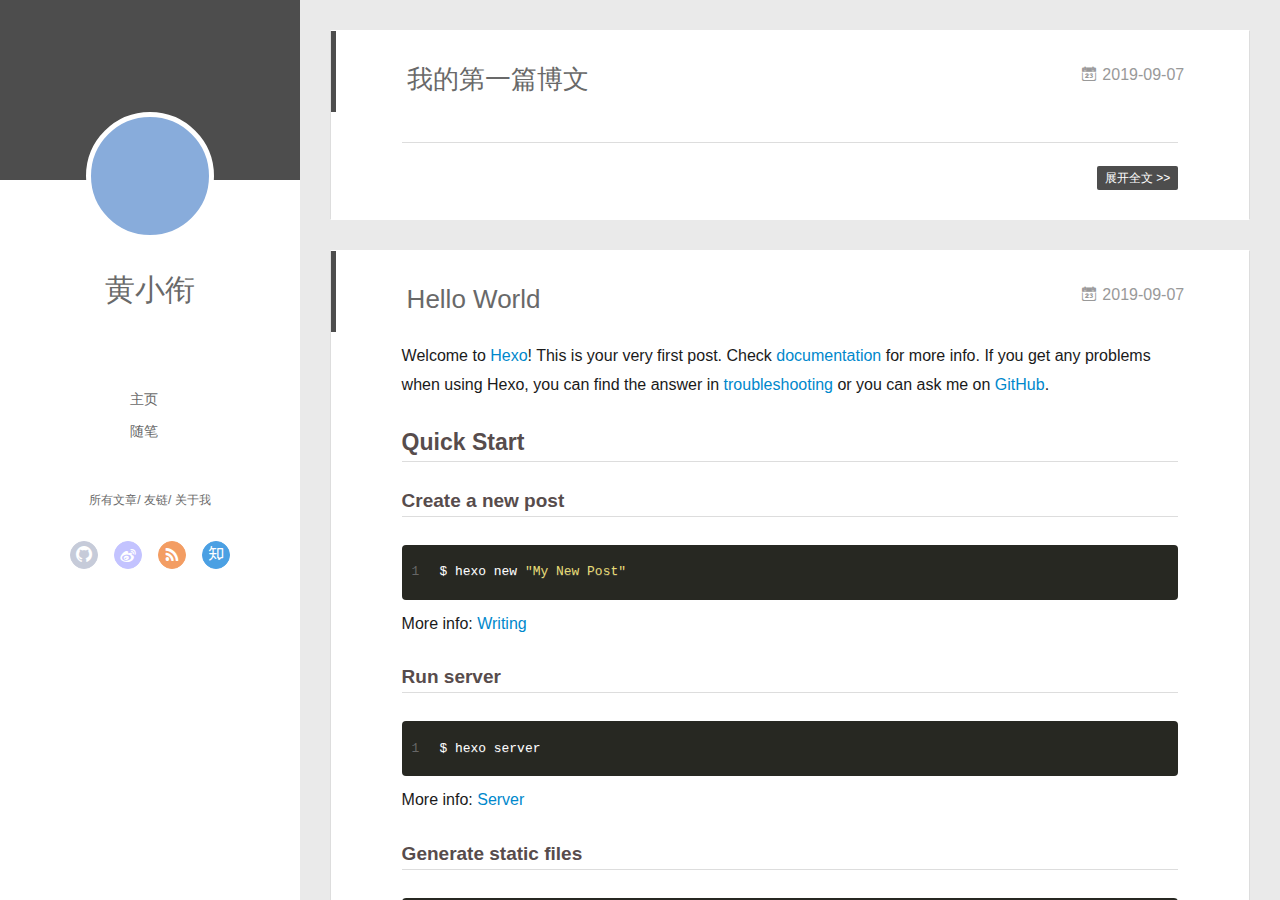
==== commit ff9ac602: "Site updated: 2019-09-20 20:29:09" ====
--- a/index.html
+++ b/index.html
@@ -1,60 +1,13 @@
 <!DOCTYPE html>
-
-
-
-
-
-<html lang="en">
-<head>
-  <meta charset="UTF-8">
-<meta name="viewport" content="width=device-width, initial-scale=1, maximum-scale=2">
-<meta name="theme-color" content="#222">
-<meta name="generator" content="Hexo 3.9.0">
-  <link rel="apple-touch-icon" sizes="180x180" href="/images/apple-touch-icon-next.png?v=7.4.0">
-  <link rel="icon" type="image/png" sizes="32x32" href="/images/favicon-32x32-next.png?v=7.4.0">
-  <link rel="icon" type="image/png" sizes="16x16" href="/images/favicon-16x16-next.png?v=7.4.0">
-  <link rel="mask-icon" href="/images/logo.svg?v=7.4.0" color="#222">
-
-<link rel="stylesheet" href="/css/main.css?v=7.4.0">
-
-
-<link rel="stylesheet" href="/lib/font-awesome/css/font-awesome.min.css?v=4.7.0">
-
-
-<script id="hexo-configurations">
-  var NexT = window.NexT || {};
-  var CONFIG = {
-    root: '/',
-    scheme: 'Muse',
-    version: '7.4.0',
-    exturl: false,
-    sidebar: {"position":"left","display":"post","offset":12,"onmobile":false},
-    copycode: {"enable":false,"show_result":false,"style":null},
-    back2top: {"enable":true,"sidebar":false,"scrollpercent":false},
-    bookmark: {"enable":false,"color":"#222","save":"auto"},
-    fancybox: false,
-    mediumzoom: false,
-    lazyload: false,
-    pangu: false,
-    algolia: {
-      appID: '',
-      apiKey: '',
-      indexName: '',
-      hits: {"per_page":10},
-      labels: {"input_placeholder":"Search for Posts","hits_empty":"We didn't find any results for the search: ${query}","hits_stats":"${hits} results found in ${time} ms"}
-    },
-    localsearch: {"enable":false,"trigger":"auto","top_n_per_article":1,"unescape":false,"preload":false},
-    path: '',
-    motion: {"enable":true,"async":false,"transition":{"post_block":"fadeIn","post_header":"slideDownIn","post_body":"slideDownIn","coll_header":"slideLeftIn","sidebar":"slideUpIn"}},
-    translation: {
-      copy_button: 'Copy',
-      copy_success: 'Copied',
-      copy_failure: 'Copy failed'
-    },
-    sidebarPadding: 40
-  };
-</script>
-
+<html>
+<head><meta name="generator" content="Hexo 3.9.0">
+  <meta charset="utf-8">
+  
+  <meta name="renderer" content="webkit">
+  <meta http-equiv="X-UA-Compatible" content="IE=edge">
+  <link rel="dns-prefetch" href="http://xuanxian.cc">
+  <title>总结</title>
+  <meta name="viewport" content="width=device-width, initial-scale=1, maximum-scale=1">
   <meta property="og:type" content="website">
 <meta property="og:title" content="总结">
 <meta property="og:url" content="http://xuanxian.cc/index.html">
@@ -62,247 +15,226 @@
 <meta property="og:locale" content="en">
 <meta name="twitter:card" content="summary">
 <meta name="twitter:title" content="总结">
-  <link rel="canonical" href="http://xuanxian.cc/">
-
-
-<script id="page-configurations">
-  // https://hexo.io/docs/variables.html
-  CONFIG.page = {
-    sidebar: "",
-    isHome: true,
-    isPost: false,
-    isPage: false,
-    isArchive: false
-  };
-</script>
-
-  <title>总结</title>
-  
-
-
-
-
-
-
-
-
-  <noscript>
-  <style>
-  .use-motion .brand,
-  .use-motion .menu-item,
-  .sidebar-inner,
-  .use-motion .post-block,
-  .use-motion .pagination,
-  .use-motion .comments,
-  .use-motion .post-header,
-  .use-motion .post-body,
-  .use-motion .collection-header { opacity: initial; }
-
-  .use-motion .logo,
-  .use-motion .site-title,
-  .use-motion .site-subtitle {
-    opacity: initial;
-    top: initial;
-  }
-
-  .use-motion .logo-line-before i { left: initial; }
-  .use-motion .logo-line-after i { right: initial; }
+  
+    <link rel="alternative" href="/atom.xml" title="总结" type="application/atom+xml">
+  
+  
+    <link rel="icon" href="/favicon.png">
+  
+  <link rel="stylesheet" type="text/css" href="/./main.0cf68a.css">
+  <style type="text/css">
+  
+    #container.show {
+      background: linear-gradient(200deg,#a0cfe4,#e8c37e);
+    }
   </style>
-</noscript>
+  
+
+  
 
 </head>
-
-<body itemscope itemtype="http://schema.org/WebPage" lang="en">
-  <div class="container use-motion">
-    <div class="headband"></div>
-
-    <header id="header" class="header" itemscope itemtype="http://schema.org/WPHeader">
-      <div class="header-inner"><div class="site-brand-container">
-  <div class="site-meta">
-
-    <div>
-      <a href="/" class="brand" rel="start">
-        <span class="logo-line-before"><i></i></span>
-        <span class="site-title">总结</span>
-        <span class="logo-line-after"><i></i></span>
-      </a>
+</html>
+<body>
+  <div id="container" q-class="show:isCtnShow">
+    <canvas id="anm-canvas" class="anm-canvas"></canvas>
+    <div class="left-col" q-class="show:isShow">
+      
+<div class="overlay" style="background: #4d4d4d"></div>
+<div class="intrude-less">
+	<header id="header" class="inner">
+		<a href="/" class="profilepic">
+			<img src="" class="js-avatar">
+		</a>
+		<hgroup>
+		  <h1 class="header-author"><a href="/">黄小衔</a></h1>
+		</hgroup>
+		
+
+		<nav class="header-menu">
+			<ul>
+			
+				<li><a href="/">主页</a></li>
+	        
+				<li><a href="/tags/随笔/">随笔</a></li>
+	        
+			</ul>
+		</nav>
+		<nav class="header-smart-menu">
+    		
+    			
+    			<a q-on="click: openSlider(e, 'innerArchive')" href="javascript:void(0)">所有文章</a>
+    			
+            
+    			
+    			<a q-on="click: openSlider(e, 'friends')" href="javascript:void(0)">友链</a>
+    			
+            
+    			
+    			<a q-on="click: openSlider(e, 'aboutme')" href="javascript:void(0)">关于我</a>
+    			
+            
+		</nav>
+		<nav class="header-nav">
+			<div class="social">
+				
+					<a class="github" target="_blank" href="#" title="github"><i class="icon-github"></i></a>
+		        
+					<a class="weibo" target="_blank" href="#" title="weibo"><i class="icon-weibo"></i></a>
+		        
+					<a class="rss" target="_blank" href="#" title="rss"><i class="icon-rss"></i></a>
+		        
+					<a class="zhihu" target="_blank" href="#" title="zhihu"><i class="icon-zhihu"></i></a>
+		        
+			</div>
+		</nav>
+	</header>		
+</div>
+
+    </div>
+    <div class="mid-col" q-class="show:isShow,hide:isShow|isFalse">
+      
+<nav id="mobile-nav">
+  	<div class="overlay js-overlay" style="background: #4d4d4d"></div>
+	<div class="btnctn js-mobile-btnctn">
+  		<div class="slider-trigger list" q-on="click: openSlider(e)"><i class="icon icon-sort"></i></div>
+	</div>
+	<div class="intrude-less">
+		<header id="header" class="inner">
+			<div class="profilepic">
+				<img src="" class="js-avatar">
+			</div>
+			<hgroup>
+			  <h1 class="header-author js-header-author">黄小衔</h1>
+			</hgroup>
+			
+			
+			
+				
+			
+				
+			
+			
+			
+			<nav class="header-nav">
+				<div class="social">
+					
+						<a class="github" target="_blank" href="#" title="github"><i class="icon-github"></i></a>
+			        
+						<a class="weibo" target="_blank" href="#" title="weibo"><i class="icon-weibo"></i></a>
+			        
+						<a class="rss" target="_blank" href="#" title="rss"><i class="icon-rss"></i></a>
+			        
+						<a class="zhihu" target="_blank" href="#" title="zhihu"><i class="icon-zhihu"></i></a>
+			        
+				</div>
+			</nav>
+
+			<nav class="header-menu js-header-menu">
+				<ul style="width: 50%">
+				
+				
+					<li style="width: 50%"><a href="/">主页</a></li>
+		        
+					<li style="width: 50%"><a href="/tags/随笔/">随笔</a></li>
+		        
+				</ul>
+			</nav>
+		</header>				
+	</div>
+	<div class="mobile-mask" style="display:none" q-show="isShow"></div>
+</nav>
+
+      <div id="wrapper" class="body-wrap">
+        <div class="menu-l">
+          <div class="canvas-wrap">
+            <canvas data-colors="#eaeaea" data-sectionHeight="100" data-contentId="js-content" id="myCanvas1" class="anm-canvas"></canvas>
+          </div>
+          <div id="js-content" class="content-ll">
+            
+  
+    <article id="post-我的第一篇博文" class="article article-type-post  article-index" itemscope itemprop="blogPost">
+  <div class="article-inner">
+    
+      <header class="article-header">
+        
+  
+    <h1 itemprop="name">
+      <a class="article-title" href="/2019/09/07/我的第一篇博文/">我的第一篇博文</a>
+    </h1>
+  
+
+        
+        <a href="/2019/09/07/我的第一篇博文/" class="archive-article-date">
+  	<time datetime="2019-09-07T02:00:48.000Z" itemprop="datePublished"><i class="icon-calendar icon"></i>2019-09-07</time>
+</a>
+        
+      </header>
+    
+    <div class="article-entry" itemprop="articleBody">
+      
+        
+      
+
+      
+    </div>
+    <div class="article-info article-info-index">
+      
+      
+      
+
+      
+        <p class="article-more-link">
+          <a class="article-more-a" href="/2019/09/07/我的第一篇博文/">展开全文 >></a>
+        </p>
+      
+
+      
+      <div class="clearfix"></div>
     </div>
   </div>
-
-  <div class="site-nav-toggle">
-    <button aria-label="Toggle navigation bar">
-      <span class="btn-bar"></span>
-      <span class="btn-bar"></span>
-      <span class="btn-bar"></span>
-    </button>
-  </div>
-</div>
-
-
-<nav class="site-nav">
-  
-  <ul id="menu" class="menu">
-      
-      
-      
-        
-        <li class="menu-item menu-item-home">
-      
-    
-
-    <a href="/" rel="section"><i class="menu-item-icon fa fa-fw fa-home"></i> <br>Home</a>
-
-  </li>
-      
-      
-      
-        
-        <li class="menu-item menu-item-archives">
-      
-    
-
-    <a href="/archives/" rel="section"><i class="menu-item-icon fa fa-fw fa-archive"></i> <br>Archives</a>
-
-  </li>
-  </ul>
-
-    
-
-</nav>
-</div>
-    </header>
-
-    
-  <div class="back-to-top">
-    <i class="fa fa-arrow-up"></i>
-    <span>0%</span>
-  </div>
-
-
-    <main id="main" class="main">
-      <div class="main-inner">
-        <div class="content-wrap">
-          <div id="content" class="content">
-            
-  <div id="posts" class="posts-expand">
-        <article itemscope itemtype="http://schema.org/Article">
-  
-  
-  
-  <div class="post-block home">
-    <link itemprop="mainEntityOfPage" href="http://xuanxian.cc/2019/09/07/我的第一篇博文/">
-
-    <span hidden itemprop="author" itemscope itemtype="http://schema.org/Person">
-      <meta itemprop="name" content="黄小衔">
-      <meta itemprop="description" content="">
-      <meta itemprop="image" content="/images/avatar.gif">
-    </span>
-
-    <span hidden itemprop="publisher" itemscope itemtype="http://schema.org/Organization">
-      <meta itemprop="name" content="总结">
-    </span>
-      <header class="post-header">
-        <h1 class="post-title" itemprop="name headline">
-            
-            <a href="/2019/09/07/我的第一篇博文/" class="post-title-link" itemprop="url">我的第一篇博文</a>
-          
-        </h1>
-
-        <div class="post-meta">
-            <span class="post-meta-item">
-              <span class="post-meta-item-icon">
-                <i class="fa fa-calendar-o"></i>
-              </span>
-              <span class="post-meta-item-text">Posted on</span>
-
-              
-                
-              
-
-              <time title="Created: 2019-09-07 10:00:48" itemprop="dateCreated datePublished" datetime="2019-09-07T10:00:48+08:00">2019-09-07</time>
-            </span>
-          
-
-          
-
-        </div>
+</article>
+
+<aside class="wrap-side-operation">
+    <div class="mod-side-operation">
+        
+        <div class="jump-container" id="js-jump-container" style="display:none;">
+            <a href="javascript:void(0)" class="mod-side-operation__jump-to-top">
+                <i class="icon-font icon-back"></i>
+            </a>
+            <div id="js-jump-plan-container" class="jump-plan-container" style="top: -11px;">
+                <i class="icon-font icon-plane jump-plane"></i>
+            </div>
+        </div>
+        
+        
+    </div>
+</aside>
+
+
+
+
+  
+    <article id="post-hello-world" class="article article-type-post  article-index" itemscope itemprop="blogPost">
+  <div class="article-inner">
+    
+      <header class="article-header">
+        
+  
+    <h1 itemprop="name">
+      <a class="article-title" href="/2019/09/07/hello-world/">Hello World</a>
+    </h1>
+  
+
+        
+        <a href="/2019/09/07/hello-world/" class="archive-article-date">
+  	<time datetime="2019-09-07T01:27:58.043Z" itemprop="datePublished"><i class="icon-calendar icon"></i>2019-09-07</time>
+</a>
+        
       </header>
-
-    
-    
-    
-    <div class="post-body" itemprop="articleBody">
-
-      
-          
-        
-      
-    </div>
-
-    
-    
-    
-      <footer class="post-footer">
-          <div class="post-eof"></div>
-        
-      </footer>
-  </div>
-  
-  
-  
-  </article>
-
-    
-        <article itemscope itemtype="http://schema.org/Article">
-  
-  
-  
-  <div class="post-block home">
-    <link itemprop="mainEntityOfPage" href="http://xuanxian.cc/2019/09/07/hello-world/">
-
-    <span hidden itemprop="author" itemscope itemtype="http://schema.org/Person">
-      <meta itemprop="name" content="黄小衔">
-      <meta itemprop="description" content="">
-      <meta itemprop="image" content="/images/avatar.gif">
-    </span>
-
-    <span hidden itemprop="publisher" itemscope itemtype="http://schema.org/Organization">
-      <meta itemprop="name" content="总结">
-    </span>
-      <header class="post-header">
-        <h1 class="post-title" itemprop="name headline">
-            
-            <a href="/2019/09/07/hello-world/" class="post-title-link" itemprop="url">Hello World</a>
-          
-        </h1>
-
-        <div class="post-meta">
-            <span class="post-meta-item">
-              <span class="post-meta-item-icon">
-                <i class="fa fa-calendar-o"></i>
-              </span>
-              <span class="post-meta-item-text">Posted on</span>
-
-              
-                
-              
-
-              <time title="Created: 2019-09-07 09:27:58" itemprop="dateCreated datePublished" datetime="2019-09-07T09:27:58+08:00">2019-09-07</time>
-            </span>
-          
-
-          
-
-        </div>
-      </header>
-
-    
-    
-    
-    <div class="post-body" itemprop="articleBody">
-
-      
-          <p>Welcome to <a href="https://hexo.io/" target="_blank" rel="noopener">Hexo</a>! This is your very first post. Check <a href="https://hexo.io/docs/" target="_blank" rel="noopener">documentation</a> for more info. If you get any problems when using Hexo, you can find the answer in <a href="https://hexo.io/docs/troubleshooting.html" target="_blank" rel="noopener">troubleshooting</a> or you can ask me on <a href="https://github.com/hexojs/hexo/issues" target="_blank" rel="noopener">GitHub</a>.</p>
+    
+    <div class="article-entry" itemprop="articleBody">
+      
+        <p>Welcome to <a href="https://hexo.io/" target="_blank" rel="noopener">Hexo</a>! This is your very first post. Check <a href="https://hexo.io/docs/" target="_blank" rel="noopener">documentation</a> for more info. If you get any problems when using Hexo, you can find the answer in <a href="https://hexo.io/docs/troubleshooting.html" target="_blank" rel="noopener">troubleshooting</a> or you can ask me on <a href="https://github.com/hexojs/hexo/issues" target="_blank" rel="noopener">GitHub</a>.</p>
 <h2 id="Quick-Start"><a href="#Quick-Start" class="headerlink" title="Quick Start"></a>Quick Start</h2><h3 id="Create-a-new-post"><a href="#Create-a-new-post" class="headerlink" title="Create a new post"></a>Create a new post</h3><figure class="highlight bash"><table><tr><td class="gutter"><pre><span class="line">1</span><br></pre></td><td class="code"><pre><span class="line">$ hexo new <span class="string">"My New Post"</span></span><br></pre></td></tr></table></figure>
 
 <p>More info: <a href="https://hexo.io/docs/writing.html" target="_blank" rel="noopener">Writing</a></p>
@@ -316,159 +248,293 @@
 
 <p>More info: <a href="https://hexo.io/docs/deployment.html" target="_blank" rel="noopener">Deployment</a></p>
 
-        
-      
-    </div>
-
-    
-    
-    
-      <footer class="post-footer">
-          <div class="post-eof"></div>
-        
-      </footer>
+      
+
+      
+    </div>
+    <div class="article-info article-info-index">
+      
+      
+      
+
+      
+        <p class="article-more-link">
+          <a class="article-more-a" href="/2019/09/07/hello-world/">展开全文 >></a>
+        </p>
+      
+
+      
+      <div class="clearfix"></div>
+    </div>
   </div>
-  
-  
-  
-  </article>
-
-    
+</article>
+
+<aside class="wrap-side-operation">
+    <div class="mod-side-operation">
+        
+        <div class="jump-container" id="js-jump-container" style="display:none;">
+            <a href="javascript:void(0)" class="mod-side-operation__jump-to-top">
+                <i class="icon-font icon-back"></i>
+            </a>
+            <div id="js-jump-plan-container" class="jump-plan-container" style="top: -11px;">
+                <i class="icon-font icon-plane jump-plane"></i>
+            </div>
+        </div>
+        
+        
+    </div>
+</aside>
+
+
+
+
+  
+  
+
+
+          </div>
+        </div>
+      </div>
+      <footer id="footer">
+  <div class="outer">
+    <div id="footer-info">
+    	<div class="footer-left">
+    		&copy; 2019 黄小衔
+    	</div>
+      	<div class="footer-right">
+      		<a href="http://hexo.io/" target="_blank">Hexo</a>  Theme <a href="https://github.com/litten/hexo-theme-yilia" target="_blank">Yilia</a> by Litten
+      	</div>
+    </div>
   </div>
-
-  
-
-
-          </div>
-          
-
-        </div>
-          
-  
-  <div class="sidebar-toggle">
-    <div class="sidebar-toggle-line-wrap">
-      <span class="sidebar-toggle-line sidebar-toggle-line-first"></span>
-      <span class="sidebar-toggle-line sidebar-toggle-line-middle"></span>
-      <span class="sidebar-toggle-line sidebar-toggle-line-last"></span>
-    </div>
+</footer>
+    </div>
+    <script>
+	var yiliaConfig = {
+		mathjax: false,
+		isHome: true,
+		isPost: false,
+		isArchive: false,
+		isTag: false,
+		isCategory: false,
+		open_in_new: false,
+		toc_hide_index: true,
+		root: "/",
+		innerArchive: true,
+		showTags: false
+	}
+</script>
+
+<script>!function(t){function n(e){if(r[e])return r[e].exports;var i=r[e]={exports:{},id:e,loaded:!1};return t[e].call(i.exports,i,i.exports,n),i.loaded=!0,i.exports}var r={};n.m=t,n.c=r,n.p="./",n(0)}([function(t,n,r){r(195),t.exports=r(191)},function(t,n,r){var e=r(3),i=r(52),o=r(27),u=r(28),c=r(53),f="prototype",a=function(t,n,r){var s,l,h,v,p=t&a.F,d=t&a.G,y=t&a.S,g=t&a.P,b=t&a.B,m=d?e:y?e[n]||(e[n]={}):(e[n]||{})[f],x=d?i:i[n]||(i[n]={}),w=x[f]||(x[f]={});d&&(r=n);for(s in r)l=!p&&m&&void 0!==m[s],h=(l?m:r)[s],v=b&&l?c(h,e):g&&"function"==typeof h?c(Function.call,h):h,m&&u(m,s,h,t&a.U),x[s]!=h&&o(x,s,v),g&&w[s]!=h&&(w[s]=h)};e.core=i,a.F=1,a.G=2,a.S=4,a.P=8,a.B=16,a.W=32,a.U=64,a.R=128,t.exports=a},function(t,n,r){var e=r(6);t.exports=function(t){if(!e(t))throw TypeError(t+" is not an object!");return t}},function(t,n){var r=t.exports="undefined"!=typeof window&&window.Math==Math?window:"undefined"!=typeof self&&self.Math==Math?self:Function("return this")();"number"==typeof __g&&(__g=r)},function(t,n){t.exports=function(t){try{return!!t()}catch(t){return!0}}},function(t,n){var r=t.exports="undefined"!=typeof window&&window.Math==Math?window:"undefined"!=typeof self&&self.Math==Math?self:Function("return this")();"number"==typeof __g&&(__g=r)},function(t,n){t.exports=function(t){return"object"==typeof t?null!==t:"function"==typeof t}},function(t,n,r){var e=r(126)("wks"),i=r(76),o=r(3).Symbol,u="function"==typeof o;(t.exports=function(t){return e[t]||(e[t]=u&&o[t]||(u?o:i)("Symbol."+t))}).store=e},function(t,n){var r={}.hasOwnProperty;t.exports=function(t,n){return r.call(t,n)}},function(t,n,r){var e=r(94),i=r(33);t.exports=function(t){return e(i(t))}},function(t,n,r){t.exports=!r(4)(function(){return 7!=Object.defineProperty({},"a",{get:function(){return 7}}).a})},function(t,n,r){var e=r(2),i=r(167),o=r(50),u=Object.defineProperty;n.f=r(10)?Object.defineProperty:function(t,n,r){if(e(t),n=o(n,!0),e(r),i)try{return u(t,n,r)}catch(t){}if("get"in r||"set"in r)throw TypeError("Accessors not supported!");return"value"in r&&(t[n]=r.value),t}},function(t,n,r){t.exports=!r(18)(function(){return 7!=Object.defineProperty({},"a",{get:function(){return 7}}).a})},function(t,n,r){var e=r(14),i=r(22);t.exports=r(12)?function(t,n,r){return e.f(t,n,i(1,r))}:function(t,n,r){return t[n]=r,t}},function(t,n,r){var e=r(20),i=r(58),o=r(42),u=Object.defineProperty;n.f=r(12)?Object.defineProperty:function(t,n,r){if(e(t),n=o(n,!0),e(r),i)try{return u(t,n,r)}catch(t){}if("get"in r||"set"in r)throw TypeError("Accessors not supported!");return"value"in r&&(t[n]=r.value),t}},function(t,n,r){var e=r(40)("wks"),i=r(23),o=r(5).Symbol,u="function"==typeof o;(t.exports=function(t){return e[t]||(e[t]=u&&o[t]||(u?o:i)("Symbol."+t))}).store=e},function(t,n,r){var e=r(67),i=Math.min;t.exports=function(t){return t>0?i(e(t),9007199254740991):0}},function(t,n,r){var e=r(46);t.exports=function(t){return Object(e(t))}},function(t,n){t.exports=function(t){try{return!!t()}catch(t){return!0}}},function(t,n,r){var e=r(63),i=r(34);t.exports=Object.keys||function(t){return e(t,i)}},function(t,n,r){var e=r(21);t.exports=function(t){if(!e(t))throw TypeError(t+" is not an object!");return t}},function(t,n){t.exports=function(t){return"object"==typeof t?null!==t:"function"==typeof t}},function(t,n){t.exports=function(t,n){return{enumerable:!(1&t),configurable:!(2&t),writable:!(4&t),value:n}}},function(t,n){var r=0,e=Math.random();t.exports=function(t){return"Symbol(".concat(void 0===t?"":t,")_",(++r+e).toString(36))}},function(t,n){var r={}.hasOwnProperty;t.exports=function(t,n){return r.call(t,n)}},function(t,n){var r=t.exports={version:"2.4.0"};"number"==typeof __e&&(__e=r)},function(t,n){t.exports=function(t){if("function"!=typeof t)throw TypeError(t+" is not a function!");return t}},function(t,n,r){var e=r(11),i=r(66);t.exports=r(10)?function(t,n,r){return e.f(t,n,i(1,r))}:function(t,n,r){return t[n]=r,t}},function(t,n,r){var e=r(3),i=r(27),o=r(24),u=r(76)("src"),c="toString",f=Function[c],a=(""+f).split(c);r(52).inspectSource=function(t){return f.call(t)},(t.exports=function(t,n,r,c){var f="function"==typeof r;f&&(o(r,"name")||i(r,"name",n)),t[n]!==r&&(f&&(o(r,u)||i(r,u,t[n]?""+t[n]:a.join(String(n)))),t===e?t[n]=r:c?t[n]?t[n]=r:i(t,n,r):(delete t[n],i(t,n,r)))})(Function.prototype,c,function(){return"function"==typeof this&&this[u]||f.call(this)})},function(t,n,r){var e=r(1),i=r(4),o=r(46),u=function(t,n,r,e){var i=String(o(t)),u="<"+n;return""!==r&&(u+=" "+r+'="'+String(e).replace(/"/g,"&quot;")+'"'),u+">"+i+"</"+n+">"};t.exports=function(t,n){var r={};r[t]=n(u),e(e.P+e.F*i(function(){var n=""[t]('"');return n!==n.toLowerCase()||n.split('"').length>3}),"String",r)}},function(t,n,r){var e=r(115),i=r(46);t.exports=function(t){return e(i(t))}},function(t,n,r){var e=r(116),i=r(66),o=r(30),u=r(50),c=r(24),f=r(167),a=Object.getOwnPropertyDescriptor;n.f=r(10)?a:function(t,n){if(t=o(t),n=u(n,!0),f)try{return a(t,n)}catch(t){}if(c(t,n))return i(!e.f.call(t,n),t[n])}},function(t,n,r){var e=r(24),i=r(17),o=r(145)("IE_PROTO"),u=Object.prototype;t.exports=Object.getPrototypeOf||function(t){return t=i(t),e(t,o)?t[o]:"function"==typeof t.constructor&&t instanceof t.constructor?t.constructor.prototype:t instanceof Object?u:null}},function(t,n){t.exports=function(t){if(void 0==t)throw TypeError("Can't call method on  "+t);return t}},function(t,n){t.exports="constructor,hasOwnProperty,isPrototypeOf,propertyIsEnumerable,toLocaleString,toString,valueOf".split(",")},function(t,n){t.exports={}},function(t,n){t.exports=!0},function(t,n){n.f={}.propertyIsEnumerable},function(t,n,r){var e=r(14).f,i=r(8),o=r(15)("toStringTag");t.exports=function(t,n,r){t&&!i(t=r?t:t.prototype,o)&&e(t,o,{configurable:!0,value:n})}},function(t,n,r){var e=r(40)("keys"),i=r(23);t.exports=function(t){return e[t]||(e[t]=i(t))}},function(t,n,r){var e=r(5),i="__core-js_shared__",o=e[i]||(e[i]={});t.exports=function(t){return o[t]||(o[t]={})}},function(t,n){var r=Math.ceil,e=Math.floor;t.exports=function(t){return isNaN(t=+t)?0:(t>0?e:r)(t)}},function(t,n,r){var e=r(21);t.exports=function(t,n){if(!e(t))return t;var r,i;if(n&&"function"==typeof(r=t.toString)&&!e(i=r.call(t)))return i;if("function"==typeof(r=t.valueOf)&&!e(i=r.call(t)))return i;if(!n&&"function"==typeof(r=t.toString)&&!e(i=r.call(t)))return i;throw TypeError("Can't convert object to primitive value")}},function(t,n,r){var e=r(5),i=r(25),o=r(36),u=r(44),c=r(14).f;t.exports=function(t){var n=i.Symbol||(i.Symbol=o?{}:e.Symbol||{});"_"==t.charAt(0)||t in n||c(n,t,{value:u.f(t)})}},function(t,n,r){n.f=r(15)},function(t,n){var r={}.toString;t.exports=function(t){return r.call(t).slice(8,-1)}},function(t,n){t.exports=function(t){if(void 0==t)throw TypeError("Can't call method on  "+t);return t}},function(t,n,r){var e=r(4);t.exports=function(t,n){return!!t&&e(function(){n?t.call(null,function(){},1):t.call(null)})}},function(t,n,r){var e=r(53),i=r(115),o=r(17),u=r(16),c=r(203);t.exports=function(t,n){var r=1==t,f=2==t,a=3==t,s=4==t,l=6==t,h=5==t||l,v=n||c;return function(n,c,p){for(var d,y,g=o(n),b=i(g),m=e(c,p,3),x=u(b.length),w=0,S=r?v(n,x):f?v(n,0):void 0;x>w;w++)if((h||w in b)&&(d=b[w],y=m(d,w,g),t))if(r)S[w]=y;else if(y)switch(t){case 3:return!0;case 5:return d;case 6:return w;case 2:S.push(d)}else if(s)return!1;return l?-1:a||s?s:S}}},function(t,n,r){var e=r(1),i=r(52),o=r(4);t.exports=function(t,n){var r=(i.Object||{})[t]||Object[t],u={};u[t]=n(r),e(e.S+e.F*o(function(){r(1)}),"Object",u)}},function(t,n,r){var e=r(6);t.exports=function(t,n){if(!e(t))return t;var r,i;if(n&&"function"==typeof(r=t.toString)&&!e(i=r.call(t)))return i;if("function"==typeof(r=t.valueOf)&&!e(i=r.call(t)))return i;if(!n&&"function"==typeof(r=t.toString)&&!e(i=r.call(t)))return i;throw TypeError("Can't convert object to primitive value")}},function(t,n,r){var e=r(5),i=r(25),o=r(91),u=r(13),c="prototype",f=function(t,n,r){var a,s,l,h=t&f.F,v=t&f.G,p=t&f.S,d=t&f.P,y=t&f.B,g=t&f.W,b=v?i:i[n]||(i[n]={}),m=b[c],x=v?e:p?e[n]:(e[n]||{})[c];v&&(r=n);for(a in r)(s=!h&&x&&void 0!==x[a])&&a in b||(l=s?x[a]:r[a],b[a]=v&&"function"!=typeof x[a]?r[a]:y&&s?o(l,e):g&&x[a]==l?function(t){var n=function(n,r,e){if(this instanceof t){switch(arguments.length){case 0:return new t;case 1:return new t(n);case 2:return new t(n,r)}return new t(n,r,e)}return t.apply(this,arguments)};return n[c]=t[c],n}(l):d&&"function"==typeof l?o(Function.call,l):l,d&&((b.virtual||(b.virtual={}))[a]=l,t&f.R&&m&&!m[a]&&u(m,a,l)))};f.F=1,f.G=2,f.S=4,f.P=8,f.B=16,f.W=32,f.U=64,f.R=128,t.exports=f},function(t,n){var r=t.exports={version:"2.4.0"};"number"==typeof __e&&(__e=r)},function(t,n,r){var e=r(26);t.exports=function(t,n,r){if(e(t),void 0===n)return t;switch(r){case 1:return function(r){return t.call(n,r)};case 2:return function(r,e){return t.call(n,r,e)};case 3:return function(r,e,i){return t.call(n,r,e,i)}}return function(){return t.apply(n,arguments)}}},function(t,n,r){var e=r(183),i=r(1),o=r(126)("metadata"),u=o.store||(o.store=new(r(186))),c=function(t,n,r){var i=u.get(t);if(!i){if(!r)return;u.set(t,i=new e)}var o=i.get(n);if(!o){if(!r)return;i.set(n,o=new e)}return o},f=function(t,n,r){var e=c(n,r,!1);return void 0!==e&&e.has(t)},a=function(t,n,r){var e=c(n,r,!1);return void 0===e?void 0:e.get(t)},s=function(t,n,r,e){c(r,e,!0).set(t,n)},l=function(t,n){var r=c(t,n,!1),e=[];return r&&r.forEach(function(t,n){e.push(n)}),e},h=function(t){return void 0===t||"symbol"==typeof t?t:String(t)},v=function(t){i(i.S,"Reflect",t)};t.exports={store:u,map:c,has:f,get:a,set:s,keys:l,key:h,exp:v}},function(t,n,r){"use strict";if(r(10)){var e=r(69),i=r(3),o=r(4),u=r(1),c=r(127),f=r(152),a=r(53),s=r(68),l=r(66),h=r(27),v=r(73),p=r(67),d=r(16),y=r(75),g=r(50),b=r(24),m=r(180),x=r(114),w=r(6),S=r(17),_=r(137),O=r(70),E=r(32),P=r(71).f,j=r(154),F=r(76),M=r(7),A=r(48),N=r(117),T=r(146),I=r(155),k=r(80),L=r(123),R=r(74),C=r(130),D=r(160),U=r(11),W=r(31),G=U.f,B=W.f,V=i.RangeError,z=i.TypeError,q=i.Uint8Array,K="ArrayBuffer",J="Shared"+K,Y="BYTES_PER_ELEMENT",H="prototype",$=Array[H],X=f.ArrayBuffer,Q=f.DataView,Z=A(0),tt=A(2),nt=A(3),rt=A(4),et=A(5),it=A(6),ot=N(!0),ut=N(!1),ct=I.values,ft=I.keys,at=I.entries,st=$.lastIndexOf,lt=$.reduce,ht=$.reduceRight,vt=$.join,pt=$.sort,dt=$.slice,yt=$.toString,gt=$.toLocaleString,bt=M("iterator"),mt=M("toStringTag"),xt=F("typed_constructor"),wt=F("def_constructor"),St=c.CONSTR,_t=c.TYPED,Ot=c.VIEW,Et="Wrong length!",Pt=A(1,function(t,n){return Tt(T(t,t[wt]),n)}),jt=o(function(){return 1===new q(new Uint16Array([1]).buffer)[0]}),Ft=!!q&&!!q[H].set&&o(function(){new q(1).set({})}),Mt=function(t,n){if(void 0===t)throw z(Et);var r=+t,e=d(t);if(n&&!m(r,e))throw V(Et);return e},At=function(t,n){var r=p(t);if(r<0||r%n)throw V("Wrong offset!");return r},Nt=function(t){if(w(t)&&_t in t)return t;throw z(t+" is not a typed array!")},Tt=function(t,n){if(!(w(t)&&xt in t))throw z("It is not a typed array constructor!");return new t(n)},It=function(t,n){return kt(T(t,t[wt]),n)},kt=function(t,n){for(var r=0,e=n.length,i=Tt(t,e);e>r;)i[r]=n[r++];return i},Lt=function(t,n,r){G(t,n,{get:function(){return this._d[r]}})},Rt=function(t){var n,r,e,i,o,u,c=S(t),f=arguments.length,s=f>1?arguments[1]:void 0,l=void 0!==s,h=j(c);if(void 0!=h&&!_(h)){for(u=h.call(c),e=[],n=0;!(o=u.next()).done;n++)e.push(o.value);c=e}for(l&&f>2&&(s=a(s,arguments[2],2)),n=0,r=d(c.length),i=Tt(this,r);r>n;n++)i[n]=l?s(c[n],n):c[n];return i},Ct=function(){for(var t=0,n=arguments.length,r=Tt(this,n);n>t;)r[t]=arguments[t++];return r},Dt=!!q&&o(function(){gt.call(new q(1))}),Ut=function(){return gt.apply(Dt?dt.call(Nt(this)):Nt(this),arguments)},Wt={copyWithin:function(t,n){return D.call(Nt(this),t,n,arguments.length>2?arguments[2]:void 0)},every:function(t){return rt(Nt(this),t,arguments.length>1?arguments[1]:void 0)},fill:function(t){return C.apply(Nt(this),arguments)},filter:function(t){return It(this,tt(Nt(this),t,arguments.length>1?arguments[1]:void 0))},find:function(t){return et(Nt(this),t,arguments.length>1?arguments[1]:void 0)},findIndex:function(t){return it(Nt(this),t,arguments.length>1?arguments[1]:void 0)},forEach:function(t){Z(Nt(this),t,arguments.length>1?arguments[1]:void 0)},indexOf:function(t){return ut(Nt(this),t,arguments.length>1?arguments[1]:void 0)},includes:function(t){return ot(Nt(this),t,arguments.length>1?arguments[1]:void 0)},join:function(t){return vt.apply(Nt(this),arguments)},lastIndexOf:function(t){return st.apply(Nt(this),arguments)},map:function(t){return Pt(Nt(this),t,arguments.length>1?arguments[1]:void 0)},reduce:function(t){return lt.apply(Nt(this),arguments)},reduceRight:function(t){return ht.apply(Nt(this),arguments)},reverse:function(){for(var t,n=this,r=Nt(n).length,e=Math.floor(r/2),i=0;i<e;)t=n[i],n[i++]=n[--r],n[r]=t;return n},some:function(t){return nt(Nt(this),t,arguments.length>1?arguments[1]:void 0)},sort:function(t){return pt.call(Nt(this),t)},subarray:function(t,n){var r=Nt(this),e=r.length,i=y(t,e);return new(T(r,r[wt]))(r.buffer,r.byteOffset+i*r.BYTES_PER_ELEMENT,d((void 0===n?e:y(n,e))-i))}},Gt=function(t,n){return It(this,dt.call(Nt(this),t,n))},Bt=function(t){Nt(this);var n=At(arguments[1],1),r=this.length,e=S(t),i=d(e.length),o=0;if(i+n>r)throw V(Et);for(;o<i;)this[n+o]=e[o++]},Vt={entries:function(){return at.call(Nt(this))},keys:function(){return ft.call(Nt(this))},values:function(){return ct.call(Nt(this))}},zt=function(t,n){return w(t)&&t[_t]&&"symbol"!=typeof n&&n in t&&String(+n)==String(n)},qt=function(t,n){return zt(t,n=g(n,!0))?l(2,t[n]):B(t,n)},Kt=function(t,n,r){return!(zt(t,n=g(n,!0))&&w(r)&&b(r,"value"))||b(r,"get")||b(r,"set")||r.configurable||b(r,"writable")&&!r.writable||b(r,"enumerable")&&!r.enumerable?G(t,n,r):(t[n]=r.value,t)};St||(W.f=qt,U.f=Kt),u(u.S+u.F*!St,"Object",{getOwnPropertyDescriptor:qt,defineProperty:Kt}),o(function(){yt.call({})})&&(yt=gt=function(){return vt.call(this)});var Jt=v({},Wt);v(Jt,Vt),h(Jt,bt,Vt.values),v(Jt,{slice:Gt,set:Bt,constructor:function(){},toString:yt,toLocaleString:Ut}),Lt(Jt,"buffer","b"),Lt(Jt,"byteOffset","o"),Lt(Jt,"byteLength","l"),Lt(Jt,"length","e"),G(Jt,mt,{get:function(){return this[_t]}}),t.exports=function(t,n,r,f){f=!!f;var a=t+(f?"Clamped":"")+"Array",l="Uint8Array"!=a,v="get"+t,p="set"+t,y=i[a],g=y||{},b=y&&E(y),m=!y||!c.ABV,S={},_=y&&y[H],j=function(t,r){var e=t._d;return e.v[v](r*n+e.o,jt)},F=function(t,r,e){var i=t._d;f&&(e=(e=Math.round(e))<0?0:e>255?255:255&e),i.v[p](r*n+i.o,e,jt)},M=function(t,n){G(t,n,{get:function(){return j(this,n)},set:function(t){return F(this,n,t)},enumerable:!0})};m?(y=r(function(t,r,e,i){s(t,y,a,"_d");var o,u,c,f,l=0,v=0;if(w(r)){if(!(r instanceof X||(f=x(r))==K||f==J))return _t in r?kt(y,r):Rt.call(y,r);o=r,v=At(e,n);var p=r.byteLength;if(void 0===i){if(p%n)throw V(Et);if((u=p-v)<0)throw V(Et)}else if((u=d(i)*n)+v>p)throw V(Et);c=u/n}else c=Mt(r,!0),u=c*n,o=new X(u);for(h(t,"_d",{b:o,o:v,l:u,e:c,v:new Q(o)});l<c;)M(t,l++)}),_=y[H]=O(Jt),h(_,"constructor",y)):L(function(t){new y(null),new y(t)},!0)||(y=r(function(t,r,e,i){s(t,y,a);var o;return w(r)?r instanceof X||(o=x(r))==K||o==J?void 0!==i?new g(r,At(e,n),i):void 0!==e?new g(r,At(e,n)):new g(r):_t in r?kt(y,r):Rt.call(y,r):new g(Mt(r,l))}),Z(b!==Function.prototype?P(g).concat(P(b)):P(g),function(t){t in y||h(y,t,g[t])}),y[H]=_,e||(_.constructor=y));var A=_[bt],N=!!A&&("values"==A.name||void 0==A.name),T=Vt.values;h(y,xt,!0),h(_,_t,a),h(_,Ot,!0),h(_,wt,y),(f?new y(1)[mt]==a:mt in _)||G(_,mt,{get:function(){return a}}),S[a]=y,u(u.G+u.W+u.F*(y!=g),S),u(u.S,a,{BYTES_PER_ELEMENT:n,from:Rt,of:Ct}),Y in _||h(_,Y,n),u(u.P,a,Wt),R(a),u(u.P+u.F*Ft,a,{set:Bt}),u(u.P+u.F*!N,a,Vt),u(u.P+u.F*(_.toString!=yt),a,{toString:yt}),u(u.P+u.F*o(function(){new y(1).slice()}),a,{slice:Gt}),u(u.P+u.F*(o(function(){return[1,2].toLocaleString()!=new y([1,2]).toLocaleString()})||!o(function(){_.toLocaleString.call([1,2])})),a,{toLocaleString:Ut}),k[a]=N?A:T,e||N||h(_,bt,T)}}else t.exports=function(){}},function(t,n){var r={}.toString;t.exports=function(t){return r.call(t).slice(8,-1)}},function(t,n,r){var e=r(21),i=r(5).document,o=e(i)&&e(i.createElement);t.exports=function(t){return o?i.createElement(t):{}}},function(t,n,r){t.exports=!r(12)&&!r(18)(function(){return 7!=Object.defineProperty(r(57)("div"),"a",{get:function(){return 7}}).a})},function(t,n,r){"use strict";var e=r(36),i=r(51),o=r(64),u=r(13),c=r(8),f=r(35),a=r(96),s=r(38),l=r(103),h=r(15)("iterator"),v=!([].keys&&"next"in[].keys()),p="keys",d="values",y=function(){return this};t.exports=function(t,n,r,g,b,m,x){a(r,n,g);var w,S,_,O=function(t){if(!v&&t in F)return F[t];switch(t){case p:case d:return function(){return new r(this,t)}}return function(){return new r(this,t)}},E=n+" Iterator",P=b==d,j=!1,F=t.prototype,M=F[h]||F["@@iterator"]||b&&F[b],A=M||O(b),N=b?P?O("entries"):A:void 0,T="Array"==n?F.entries||M:M;if(T&&(_=l(T.call(new t)))!==Object.prototype&&(s(_,E,!0),e||c(_,h)||u(_,h,y)),P&&M&&M.name!==d&&(j=!0,A=function(){return M.call(this)}),e&&!x||!v&&!j&&F[h]||u(F,h,A),f[n]=A,f[E]=y,b)if(w={values:P?A:O(d),keys:m?A:O(p),entries:N},x)for(S in w)S in F||o(F,S,w[S]);else i(i.P+i.F*(v||j),n,w);return w}},function(t,n,r){var e=r(20),i=r(100),o=r(34),u=r(39)("IE_PROTO"),c=function(){},f="prototype",a=function(){var t,n=r(57)("iframe"),e=o.length;for(n.style.display="none",r(93).appendChild(n),n.src="javascript:",t=n.contentWindow.document,t.open(),t.write("<script>document.F=Object<\/script>"),t.close(),a=t.F;e--;)delete a[f][o[e]];return a()};t.exports=Object.create||function(t,n){var r;return null!==t?(c[f]=e(t),r=new c,c[f]=null,r[u]=t):r=a(),void 0===n?r:i(r,n)}},function(t,n,r){var e=r(63),i=r(34).concat("length","prototype");n.f=Object.getOwnPropertyNames||function(t){return e(t,i)}},function(t,n){n.f=Object.getOwnPropertySymbols},function(t,n,r){var e=r(8),i=r(9),o=r(90)(!1),u=r(39)("IE_PROTO");t.exports=function(t,n){var r,c=i(t),f=0,a=[];for(r in c)r!=u&&e(c,r)&&a.push(r);for(;n.length>f;)e(c,r=n[f++])&&(~o(a,r)||a.push(r));return a}},function(t,n,r){t.exports=r(13)},function(t,n,r){var e=r(76)("meta"),i=r(6),o=r(24),u=r(11).f,c=0,f=Object.isExtensible||function(){return!0},a=!r(4)(function(){return f(Object.preventExtensions({}))}),s=function(t){u(t,e,{value:{i:"O"+ ++c,w:{}}})},l=function(t,n){if(!i(t))return"symbol"==typeof t?t:("string"==typeof t?"S":"P")+t;if(!o(t,e)){if(!f(t))return"F";if(!n)return"E";s(t)}return t[e].i},h=function(t,n){if(!o(t,e)){if(!f(t))return!0;if(!n)return!1;s(t)}return t[e].w},v=function(t){return a&&p.NEED&&f(t)&&!o(t,e)&&s(t),t},p=t.exports={KEY:e,NEED:!1,fastKey:l,getWeak:h,onFreeze:v}},function(t,n){t.exports=function(t,n){return{enumerable:!(1&t),configurable:!(2&t),writable:!(4&t),value:n}}},function(t,n){var r=Math.ceil,e=Math.floor;t.exports=function(t){return isNaN(t=+t)?0:(t>0?e:r)(t)}},function(t,n){t.exports=function(t,n,r,e){if(!(t instanceof n)||void 0!==e&&e in t)throw TypeError(r+": incorrect invocation!");return t}},function(t,n){t.exports=!1},function(t,n,r){var e=r(2),i=r(173),o=r(133),u=r(145)("IE_PROTO"),c=function(){},f="prototype",a=function(){var t,n=r(132)("iframe"),e=o.length;for(n.style.display="none",r(135).appendChild(n),n.src="javascript:",t=n.contentWindow.document,t.open(),t.write("<script>document.F=Object<\/script>"),t.close(),a=t.F;e--;)delete a[f][o[e]];return a()};t.exports=Object.create||function(t,n){var r;return null!==t?(c[f]=e(t),r=new c,c[f]=null,r[u]=t):r=a(),void 0===n?r:i(r,n)}},function(t,n,r){var e=r(175),i=r(133).concat("length","prototype");n.f=Object.getOwnPropertyNames||function(t){return e(t,i)}},function(t,n,r){var e=r(175),i=r(133);t.exports=Object.keys||function(t){return e(t,i)}},function(t,n,r){var e=r(28);t.exports=function(t,n,r){for(var i in n)e(t,i,n[i],r);return t}},function(t,n,r){"use strict";var e=r(3),i=r(11),o=r(10),u=r(7)("species");t.exports=function(t){var n=e[t];o&&n&&!n[u]&&i.f(n,u,{configurable:!0,get:function(){return this}})}},function(t,n,r){var e=r(67),i=Math.max,o=Math.min;t.exports=function(t,n){return t=e(t),t<0?i(t+n,0):o(t,n)}},function(t,n){var r=0,e=Math.random();t.exports=function(t){return"Symbol(".concat(void 0===t?"":t,")_",(++r+e).toString(36))}},function(t,n,r){var e=r(33);t.exports=function(t){return Object(e(t))}},function(t,n,r){var e=r(7)("unscopables"),i=Array.prototype;void 0==i[e]&&r(27)(i,e,{}),t.exports=function(t){i[e][t]=!0}},function(t,n,r){var e=r(53),i=r(169),o=r(137),u=r(2),c=r(16),f=r(154),a={},s={},n=t.exports=function(t,n,r,l,h){var v,p,d,y,g=h?function(){return t}:f(t),b=e(r,l,n?2:1),m=0;if("function"!=typeof g)throw TypeError(t+" is not iterable!");if(o(g)){for(v=c(t.length);v>m;m++)if((y=n?b(u(p=t[m])[0],p[1]):b(t[m]))===a||y===s)return y}else for(d=g.call(t);!(p=d.next()).done;)if((y=i(d,b,p.value,n))===a||y===s)return y};n.BREAK=a,n.RETURN=s},function(t,n){t.exports={}},function(t,n,r){var e=r(11).f,i=r(24),o=r(7)("toStringTag");t.exports=function(t,n,r){t&&!i(t=r?t:t.prototype,o)&&e(t,o,{configurable:!0,value:n})}},function(t,n,r){var e=r(1),i=r(46),o=r(4),u=r(150),c="["+u+"]",f="​+",a=RegExp("^"+c+c+"*"),s=RegExp(c+c+"*$"),l=function(t,n,r){var i={},c=o(function(){return!!u[t]()||f[t]()!=f}),a=i[t]=c?n(h):u[t];r&&(i[r]=a),e(e.P+e.F*c,"String",i)},h=l.trim=function(t,n){return t=String(i(t)),1&n&&(t=t.replace(a,"")),2&n&&(t=t.replace(s,"")),t};t.exports=l},function(t,n,r){t.exports={default:r(86),__esModule:!0}},function(t,n,r){t.exports={default:r(87),__esModule:!0}},function(t,n,r){"use strict";function e(t){return t&&t.__esModule?t:{default:t}}n.__esModule=!0;var i=r(84),o=e(i),u=r(83),c=e(u),f="function"==typeof c.default&&"symbol"==typeof o.default?function(t){return typeof t}:function(t){return t&&"function"==typeof c.default&&t.constructor===c.default&&t!==c.default.prototype?"symbol":typeof t};n.default="function"==typeof c.default&&"symbol"===f(o.default)?function(t){return void 0===t?"undefined":f(t)}:function(t){return t&&"function"==typeof c.default&&t.constructor===c.default&&t!==c.default.prototype?"symbol":void 0===t?"undefined":f(t)}},function(t,n,r){r(110),r(108),r(111),r(112),t.exports=r(25).Symbol},function(t,n,r){r(109),r(113),t.exports=r(44).f("iterator")},function(t,n){t.exports=function(t){if("function"!=typeof t)throw TypeError(t+" is not a function!");return t}},function(t,n){t.exports=function(){}},function(t,n,r){var e=r(9),i=r(106),o=r(105);t.exports=function(t){return function(n,r,u){var c,f=e(n),a=i(f.length),s=o(u,a);if(t&&r!=r){for(;a>s;)if((c=f[s++])!=c)return!0}else for(;a>s;s++)if((t||s in f)&&f[s]===r)return t||s||0;return!t&&-1}}},function(t,n,r){var e=r(88);t.exports=function(t,n,r){if(e(t),void 0===n)return t;switch(r){case 1:return function(r){return t.call(n,r)};case 2:return function(r,e){return t.call(n,r,e)};case 3:return function(r,e,i){return t.call(n,r,e,i)}}return function(){return t.apply(n,arguments)}}},function(t,n,r){var e=r(19),i=r(62),o=r(37);t.exports=function(t){var n=e(t),r=i.f;if(r)for(var u,c=r(t),f=o.f,a=0;c.length>a;)f.call(t,u=c[a++])&&n.push(u);return n}},function(t,n,r){t.exports=r(5).document&&document.documentElement},function(t,n,r){var e=r(56);t.exports=Object("z").propertyIsEnumerable(0)?Object:function(t){return"String"==e(t)?t.split(""):Object(t)}},function(t,n,r){var e=r(56);t.exports=Array.isArray||function(t){return"Array"==e(t)}},function(t,n,r){"use strict";var e=r(60),i=r(22),o=r(38),u={};r(13)(u,r(15)("iterator"),function(){return this}),t.exports=function(t,n,r){t.prototype=e(u,{next:i(1,r)}),o(t,n+" Iterator")}},function(t,n){t.exports=function(t,n){return{value:n,done:!!t}}},function(t,n,r){var e=r(19),i=r(9);t.exports=function(t,n){for(var r,o=i(t),u=e(o),c=u.length,f=0;c>f;)if(o[r=u[f++]]===n)return r}},function(t,n,r){var e=r(23)("meta"),i=r(21),o=r(8),u=r(14).f,c=0,f=Object.isExtensible||function(){return!0},a=!r(18)(function(){return f(Object.preventExtensions({}))}),s=function(t){u(t,e,{value:{i:"O"+ ++c,w:{}}})},l=function(t,n){if(!i(t))return"symbol"==typeof t?t:("string"==typeof t?"S":"P")+t;if(!o(t,e)){if(!f(t))return"F";if(!n)return"E";s(t)}return t[e].i},h=function(t,n){if(!o(t,e)){if(!f(t))return!0;if(!n)return!1;s(t)}return t[e].w},v=function(t){return a&&p.NEED&&f(t)&&!o(t,e)&&s(t),t},p=t.exports={KEY:e,NEED:!1,fastKey:l,getWeak:h,onFreeze:v}},function(t,n,r){var e=r(14),i=r(20),o=r(19);t.exports=r(12)?Object.defineProperties:function(t,n){i(t);for(var r,u=o(n),c=u.length,f=0;c>f;)e.f(t,r=u[f++],n[r]);return t}},function(t,n,r){var e=r(37),i=r(22),o=r(9),u=r(42),c=r(8),f=r(58),a=Object.getOwnPropertyDescriptor;n.f=r(12)?a:function(t,n){if(t=o(t),n=u(n,!0),f)try{return a(t,n)}catch(t){}if(c(t,n))return i(!e.f.call(t,n),t[n])}},function(t,n,r){var e=r(9),i=r(61).f,o={}.toString,u="object"==typeof window&&window&&Object.getOwnPropertyNames?Object.getOwnPropertyNames(window):[],c=function(t){try{return i(t)}catch(t){return u.slice()}};t.exports.f=function(t){return u&&"[object Window]"==o.call(t)?c(t):i(e(t))}},function(t,n,r){var e=r(8),i=r(77),o=r(39)("IE_PROTO"),u=Object.prototype;t.exports=Object.getPrototypeOf||function(t){return t=i(t),e(t,o)?t[o]:"function"==typeof t.constructor&&t instanceof t.constructor?t.constructor.prototype:t instanceof Object?u:null}},function(t,n,r){var e=r(41),i=r(33);t.exports=function(t){return function(n,r){var o,u,c=String(i(n)),f=e(r),a=c.length;return f<0||f>=a?t?"":void 0:(o=c.charCodeAt(f),o<55296||o>56319||f+1===a||(u=c.charCodeAt(f+1))<56320||u>57343?t?c.charAt(f):o:t?c.slice(f,f+2):u-56320+(o-55296<<10)+65536)}}},function(t,n,r){var e=r(41),i=Math.max,o=Math.min;t.exports=function(t,n){return t=e(t),t<0?i(t+n,0):o(t,n)}},function(t,n,r){var e=r(41),i=Math.min;t.exports=function(t){return t>0?i(e(t),9007199254740991):0}},function(t,n,r){"use strict";var e=r(89),i=r(97),o=r(35),u=r(9);t.exports=r(59)(Array,"Array",function(t,n){this._t=u(t),this._i=0,this._k=n},function(){var t=this._t,n=this._k,r=this._i++;return!t||r>=t.length?(this._t=void 0,i(1)):"keys"==n?i(0,r):"values"==n?i(0,t[r]):i(0,[r,t[r]])},"values"),o.Arguments=o.Array,e("keys"),e("values"),e("entries")},function(t,n){},function(t,n,r){"use strict";var e=r(104)(!0);r(59)(String,"String",function(t){this._t=String(t),this._i=0},function(){var t,n=this._t,r=this._i;return r>=n.length?{value:void 0,done:!0}:(t=e(n,r),this._i+=t.length,{value:t,done:!1})})},function(t,n,r){"use strict";var e=r(5),i=r(8),o=r(12),u=r(51),c=r(64),f=r(99).KEY,a=r(18),s=r(40),l=r(38),h=r(23),v=r(15),p=r(44),d=r(43),y=r(98),g=r(92),b=r(95),m=r(20),x=r(9),w=r(42),S=r(22),_=r(60),O=r(102),E=r(101),P=r(14),j=r(19),F=E.f,M=P.f,A=O.f,N=e.Symbol,T=e.JSON,I=T&&T.stringify,k="prototype",L=v("_hidden"),R=v("toPrimitive"),C={}.propertyIsEnumerable,D=s("symbol-registry"),U=s("symbols"),W=s("op-symbols"),G=Object[k],B="function"==typeof N,V=e.QObject,z=!V||!V[k]||!V[k].findChild,q=o&&a(function(){return 7!=_(M({},"a",{get:function(){return M(this,"a",{value:7}).a}})).a})?function(t,n,r){var e=F(G,n);e&&delete G[n],M(t,n,r),e&&t!==G&&M(G,n,e)}:M,K=function(t){var n=U[t]=_(N[k]);return n._k=t,n},J=B&&"symbol"==typeof N.iterator?function(t){return"symbol"==typeof t}:function(t){return t instanceof N},Y=function(t,n,r){return t===G&&Y(W,n,r),m(t),n=w(n,!0),m(r),i(U,n)?(r.enumerable?(i(t,L)&&t[L][n]&&(t[L][n]=!1),r=_(r,{enumerable:S(0,!1)})):(i(t,L)||M(t,L,S(1,{})),t[L][n]=!0),q(t,n,r)):M(t,n,r)},H=function(t,n){m(t);for(var r,e=g(n=x(n)),i=0,o=e.length;o>i;)Y(t,r=e[i++],n[r]);return t},$=function(t,n){return void 0===n?_(t):H(_(t),n)},X=function(t){var n=C.call(this,t=w(t,!0));return!(this===G&&i(U,t)&&!i(W,t))&&(!(n||!i(this,t)||!i(U,t)||i(this,L)&&this[L][t])||n)},Q=function(t,n){if(t=x(t),n=w(n,!0),t!==G||!i(U,n)||i(W,n)){var r=F(t,n);return!r||!i(U,n)||i(t,L)&&t[L][n]||(r.enumerable=!0),r}},Z=function(t){for(var n,r=A(x(t)),e=[],o=0;r.length>o;)i(U,n=r[o++])||n==L||n==f||e.push(n);return e},tt=function(t){for(var n,r=t===G,e=A(r?W:x(t)),o=[],u=0;e.length>u;)!i(U,n=e[u++])||r&&!i(G,n)||o.push(U[n]);return o};B||(N=function(){if(this instanceof N)throw TypeError("Symbol is not a constructor!");var t=h(arguments.length>0?arguments[0]:void 0),n=function(r){this===G&&n.call(W,r),i(this,L)&&i(this[L],t)&&(this[L][t]=!1),q(this,t,S(1,r))};return o&&z&&q(G,t,{configurable:!0,set:n}),K(t)},c(N[k],"toString",function(){return this._k}),E.f=Q,P.f=Y,r(61).f=O.f=Z,r(37).f=X,r(62).f=tt,o&&!r(36)&&c(G,"propertyIsEnumerable",X,!0),p.f=function(t){return K(v(t))}),u(u.G+u.W+u.F*!B,{Symbol:N});for(var nt="hasInstance,isConcatSpreadable,iterator,match,replace,search,species,split,toPrimitive,toStringTag,unscopables".split(","),rt=0;nt.length>rt;)v(nt[rt++]);for(var nt=j(v.store),rt=0;nt.length>rt;)d(nt[rt++]);u(u.S+u.F*!B,"Symbol",{for:function(t){return i(D,t+="")?D[t]:D[t]=N(t)},keyFor:function(t){if(J(t))return y(D,t);throw TypeError(t+" is not a symbol!")},useSetter:function(){z=!0},useSimple:function(){z=!1}}),u(u.S+u.F*!B,"Object",{create:$,defineProperty:Y,defineProperties:H,getOwnPropertyDescriptor:Q,getOwnPropertyNames:Z,getOwnPropertySymbols:tt}),T&&u(u.S+u.F*(!B||a(function(){var t=N();return"[null]"!=I([t])||"{}"!=I({a:t})||"{}"!=I(Object(t))})),"JSON",{stringify:function(t){if(void 0!==t&&!J(t)){for(var n,r,e=[t],i=1;arguments.length>i;)e.push(arguments[i++]);return n=e[1],"function"==typeof n&&(r=n),!r&&b(n)||(n=function(t,n){if(r&&(n=r.call(this,t,n)),!J(n))return n}),e[1]=n,I.apply(T,e)}}}),N[k][R]||r(13)(N[k],R,N[k].valueOf),l(N,"Symbol"),l(Math,"Math",!0),l(e.JSON,"JSON",!0)},function(t,n,r){r(43)("asyncIterator")},function(t,n,r){r(43)("observable")},function(t,n,r){r(107);for(var e=r(5),i=r(13),o=r(35),u=r(15)("toStringTag"),c=["NodeList","DOMTokenList","MediaList","StyleSheetList","CSSRuleList"],f=0;f<5;f++){var a=c[f],s=e[a],l=s&&s.prototype;l&&!l[u]&&i(l,u,a),o[a]=o.Array}},function(t,n,r){var e=r(45),i=r(7)("toStringTag"),o="Arguments"==e(function(){return arguments}()),u=function(t,n){try{return t[n]}catch(t){}};t.exports=function(t){var n,r,c;return void 0===t?"Undefined":null===t?"Null":"string"==typeof(r=u(n=Object(t),i))?r:o?e(n):"Object"==(c=e(n))&&"function"==typeof n.callee?"Arguments":c}},function(t,n,r){var e=r(45);t.exports=Object("z").propertyIsEnumerable(0)?Object:function(t){return"String"==e(t)?t.split(""):Object(t)}},function(t,n){n.f={}.propertyIsEnumerable},function(t,n,r){var e=r(30),i=r(16),o=r(75);t.exports=function(t){return function(n,r,u){var c,f=e(n),a=i(f.length),s=o(u,a);if(t&&r!=r){for(;a>s;)if((c=f[s++])!=c)return!0}else for(;a>s;s++)if((t||s in f)&&f[s]===r)return t||s||0;return!t&&-1}}},function(t,n,r){"use strict";var e=r(3),i=r(1),o=r(28),u=r(73),c=r(65),f=r(79),a=r(68),s=r(6),l=r(4),h=r(123),v=r(81),p=r(136);t.exports=function(t,n,r,d,y,g){var b=e[t],m=b,x=y?"set":"add",w=m&&m.prototype,S={},_=function(t){var n=w[t];o(w,t,"delete"==t?function(t){return!(g&&!s(t))&&n.call(this,0===t?0:t)}:"has"==t?function(t){return!(g&&!s(t))&&n.call(this,0===t?0:t)}:"get"==t?function(t){return g&&!s(t)?void 0:n.call(this,0===t?0:t)}:"add"==t?function(t){return n.call(this,0===t?0:t),this}:function(t,r){return n.call(this,0===t?0:t,r),this})};if("function"==typeof m&&(g||w.forEach&&!l(function(){(new m).entries().next()}))){var O=new m,E=O[x](g?{}:-0,1)!=O,P=l(function(){O.has(1)}),j=h(function(t){new m(t)}),F=!g&&l(function(){for(var t=new m,n=5;n--;)t[x](n,n);return!t.has(-0)});j||(m=n(function(n,r){a(n,m,t);var e=p(new b,n,m);return void 0!=r&&f(r,y,e[x],e),e}),m.prototype=w,w.constructor=m),(P||F)&&(_("delete"),_("has"),y&&_("get")),(F||E)&&_(x),g&&w.clear&&delete w.clear}else m=d.getConstructor(n,t,y,x),u(m.prototype,r),c.NEED=!0;return v(m,t),S[t]=m,i(i.G+i.W+i.F*(m!=b),S),g||d.setStrong(m,t,y),m}},function(t,n,r){"use strict";var e=r(27),i=r(28),o=r(4),u=r(46),c=r(7);t.exports=function(t,n,r){var f=c(t),a=r(u,f,""[t]),s=a[0],l=a[1];o(function(){var n={};return n[f]=function(){return 7},7!=""[t](n)})&&(i(String.prototype,t,s),e(RegExp.prototype,f,2==n?function(t,n){return l.call(t,this,n)}:function(t){return l.call(t,this)}))}
+},function(t,n,r){"use strict";var e=r(2);t.exports=function(){var t=e(this),n="";return t.global&&(n+="g"),t.ignoreCase&&(n+="i"),t.multiline&&(n+="m"),t.unicode&&(n+="u"),t.sticky&&(n+="y"),n}},function(t,n){t.exports=function(t,n,r){var e=void 0===r;switch(n.length){case 0:return e?t():t.call(r);case 1:return e?t(n[0]):t.call(r,n[0]);case 2:return e?t(n[0],n[1]):t.call(r,n[0],n[1]);case 3:return e?t(n[0],n[1],n[2]):t.call(r,n[0],n[1],n[2]);case 4:return e?t(n[0],n[1],n[2],n[3]):t.call(r,n[0],n[1],n[2],n[3])}return t.apply(r,n)}},function(t,n,r){var e=r(6),i=r(45),o=r(7)("match");t.exports=function(t){var n;return e(t)&&(void 0!==(n=t[o])?!!n:"RegExp"==i(t))}},function(t,n,r){var e=r(7)("iterator"),i=!1;try{var o=[7][e]();o.return=function(){i=!0},Array.from(o,function(){throw 2})}catch(t){}t.exports=function(t,n){if(!n&&!i)return!1;var r=!1;try{var o=[7],u=o[e]();u.next=function(){return{done:r=!0}},o[e]=function(){return u},t(o)}catch(t){}return r}},function(t,n,r){t.exports=r(69)||!r(4)(function(){var t=Math.random();__defineSetter__.call(null,t,function(){}),delete r(3)[t]})},function(t,n){n.f=Object.getOwnPropertySymbols},function(t,n,r){var e=r(3),i="__core-js_shared__",o=e[i]||(e[i]={});t.exports=function(t){return o[t]||(o[t]={})}},function(t,n,r){for(var e,i=r(3),o=r(27),u=r(76),c=u("typed_array"),f=u("view"),a=!(!i.ArrayBuffer||!i.DataView),s=a,l=0,h="Int8Array,Uint8Array,Uint8ClampedArray,Int16Array,Uint16Array,Int32Array,Uint32Array,Float32Array,Float64Array".split(",");l<9;)(e=i[h[l++]])?(o(e.prototype,c,!0),o(e.prototype,f,!0)):s=!1;t.exports={ABV:a,CONSTR:s,TYPED:c,VIEW:f}},function(t,n){"use strict";var r={versions:function(){var t=window.navigator.userAgent;return{trident:t.indexOf("Trident")>-1,presto:t.indexOf("Presto")>-1,webKit:t.indexOf("AppleWebKit")>-1,gecko:t.indexOf("Gecko")>-1&&-1==t.indexOf("KHTML"),mobile:!!t.match(/AppleWebKit.*Mobile.*/),ios:!!t.match(/\(i[^;]+;( U;)? CPU.+Mac OS X/),android:t.indexOf("Android")>-1||t.indexOf("Linux")>-1,iPhone:t.indexOf("iPhone")>-1||t.indexOf("Mac")>-1,iPad:t.indexOf("iPad")>-1,webApp:-1==t.indexOf("Safari"),weixin:-1==t.indexOf("MicroMessenger")}}()};t.exports=r},function(t,n,r){"use strict";var e=r(85),i=function(t){return t&&t.__esModule?t:{default:t}}(e),o=function(){function t(t,n,e){return n||e?String.fromCharCode(n||e):r[t]||t}function n(t){return e[t]}var r={"&quot;":'"',"&lt;":"<","&gt;":">","&amp;":"&","&nbsp;":" "},e={};for(var u in r)e[r[u]]=u;return r["&apos;"]="'",e["'"]="&#39;",{encode:function(t){return t?(""+t).replace(/['<> "&]/g,n).replace(/\r?\n/g,"<br/>").replace(/\s/g,"&nbsp;"):""},decode:function(n){return n?(""+n).replace(/<br\s*\/?>/gi,"\n").replace(/&quot;|&lt;|&gt;|&amp;|&nbsp;|&apos;|&#(\d+);|&#(\d+)/g,t).replace(/\u00a0/g," "):""},encodeBase16:function(t){if(!t)return t;t+="";for(var n=[],r=0,e=t.length;e>r;r++)n.push(t.charCodeAt(r).toString(16).toUpperCase());return n.join("")},encodeBase16forJSON:function(t){if(!t)return t;t=t.replace(/[\u4E00-\u9FBF]/gi,function(t){return escape(t).replace("%u","\\u")});for(var n=[],r=0,e=t.length;e>r;r++)n.push(t.charCodeAt(r).toString(16).toUpperCase());return n.join("")},decodeBase16:function(t){if(!t)return t;t+="";for(var n=[],r=0,e=t.length;e>r;r+=2)n.push(String.fromCharCode("0x"+t.slice(r,r+2)));return n.join("")},encodeObject:function(t){if(t instanceof Array)for(var n=0,r=t.length;r>n;n++)t[n]=o.encodeObject(t[n]);else if("object"==(void 0===t?"undefined":(0,i.default)(t)))for(var e in t)t[e]=o.encodeObject(t[e]);else if("string"==typeof t)return o.encode(t);return t},loadScript:function(t){var n=document.createElement("script");document.getElementsByTagName("body")[0].appendChild(n),n.setAttribute("src",t)},addLoadEvent:function(t){var n=window.onload;"function"!=typeof window.onload?window.onload=t:window.onload=function(){n(),t()}}}}();t.exports=o},function(t,n,r){"use strict";var e=r(17),i=r(75),o=r(16);t.exports=function(t){for(var n=e(this),r=o(n.length),u=arguments.length,c=i(u>1?arguments[1]:void 0,r),f=u>2?arguments[2]:void 0,a=void 0===f?r:i(f,r);a>c;)n[c++]=t;return n}},function(t,n,r){"use strict";var e=r(11),i=r(66);t.exports=function(t,n,r){n in t?e.f(t,n,i(0,r)):t[n]=r}},function(t,n,r){var e=r(6),i=r(3).document,o=e(i)&&e(i.createElement);t.exports=function(t){return o?i.createElement(t):{}}},function(t,n){t.exports="constructor,hasOwnProperty,isPrototypeOf,propertyIsEnumerable,toLocaleString,toString,valueOf".split(",")},function(t,n,r){var e=r(7)("match");t.exports=function(t){var n=/./;try{"/./"[t](n)}catch(r){try{return n[e]=!1,!"/./"[t](n)}catch(t){}}return!0}},function(t,n,r){t.exports=r(3).document&&document.documentElement},function(t,n,r){var e=r(6),i=r(144).set;t.exports=function(t,n,r){var o,u=n.constructor;return u!==r&&"function"==typeof u&&(o=u.prototype)!==r.prototype&&e(o)&&i&&i(t,o),t}},function(t,n,r){var e=r(80),i=r(7)("iterator"),o=Array.prototype;t.exports=function(t){return void 0!==t&&(e.Array===t||o[i]===t)}},function(t,n,r){var e=r(45);t.exports=Array.isArray||function(t){return"Array"==e(t)}},function(t,n,r){"use strict";var e=r(70),i=r(66),o=r(81),u={};r(27)(u,r(7)("iterator"),function(){return this}),t.exports=function(t,n,r){t.prototype=e(u,{next:i(1,r)}),o(t,n+" Iterator")}},function(t,n,r){"use strict";var e=r(69),i=r(1),o=r(28),u=r(27),c=r(24),f=r(80),a=r(139),s=r(81),l=r(32),h=r(7)("iterator"),v=!([].keys&&"next"in[].keys()),p="keys",d="values",y=function(){return this};t.exports=function(t,n,r,g,b,m,x){a(r,n,g);var w,S,_,O=function(t){if(!v&&t in F)return F[t];switch(t){case p:case d:return function(){return new r(this,t)}}return function(){return new r(this,t)}},E=n+" Iterator",P=b==d,j=!1,F=t.prototype,M=F[h]||F["@@iterator"]||b&&F[b],A=M||O(b),N=b?P?O("entries"):A:void 0,T="Array"==n?F.entries||M:M;if(T&&(_=l(T.call(new t)))!==Object.prototype&&(s(_,E,!0),e||c(_,h)||u(_,h,y)),P&&M&&M.name!==d&&(j=!0,A=function(){return M.call(this)}),e&&!x||!v&&!j&&F[h]||u(F,h,A),f[n]=A,f[E]=y,b)if(w={values:P?A:O(d),keys:m?A:O(p),entries:N},x)for(S in w)S in F||o(F,S,w[S]);else i(i.P+i.F*(v||j),n,w);return w}},function(t,n){var r=Math.expm1;t.exports=!r||r(10)>22025.465794806718||r(10)<22025.465794806718||-2e-17!=r(-2e-17)?function(t){return 0==(t=+t)?t:t>-1e-6&&t<1e-6?t+t*t/2:Math.exp(t)-1}:r},function(t,n){t.exports=Math.sign||function(t){return 0==(t=+t)||t!=t?t:t<0?-1:1}},function(t,n,r){var e=r(3),i=r(151).set,o=e.MutationObserver||e.WebKitMutationObserver,u=e.process,c=e.Promise,f="process"==r(45)(u);t.exports=function(){var t,n,r,a=function(){var e,i;for(f&&(e=u.domain)&&e.exit();t;){i=t.fn,t=t.next;try{i()}catch(e){throw t?r():n=void 0,e}}n=void 0,e&&e.enter()};if(f)r=function(){u.nextTick(a)};else if(o){var s=!0,l=document.createTextNode("");new o(a).observe(l,{characterData:!0}),r=function(){l.data=s=!s}}else if(c&&c.resolve){var h=c.resolve();r=function(){h.then(a)}}else r=function(){i.call(e,a)};return function(e){var i={fn:e,next:void 0};n&&(n.next=i),t||(t=i,r()),n=i}}},function(t,n,r){var e=r(6),i=r(2),o=function(t,n){if(i(t),!e(n)&&null!==n)throw TypeError(n+": can't set as prototype!")};t.exports={set:Object.setPrototypeOf||("__proto__"in{}?function(t,n,e){try{e=r(53)(Function.call,r(31).f(Object.prototype,"__proto__").set,2),e(t,[]),n=!(t instanceof Array)}catch(t){n=!0}return function(t,r){return o(t,r),n?t.__proto__=r:e(t,r),t}}({},!1):void 0),check:o}},function(t,n,r){var e=r(126)("keys"),i=r(76);t.exports=function(t){return e[t]||(e[t]=i(t))}},function(t,n,r){var e=r(2),i=r(26),o=r(7)("species");t.exports=function(t,n){var r,u=e(t).constructor;return void 0===u||void 0==(r=e(u)[o])?n:i(r)}},function(t,n,r){var e=r(67),i=r(46);t.exports=function(t){return function(n,r){var o,u,c=String(i(n)),f=e(r),a=c.length;return f<0||f>=a?t?"":void 0:(o=c.charCodeAt(f),o<55296||o>56319||f+1===a||(u=c.charCodeAt(f+1))<56320||u>57343?t?c.charAt(f):o:t?c.slice(f,f+2):u-56320+(o-55296<<10)+65536)}}},function(t,n,r){var e=r(122),i=r(46);t.exports=function(t,n,r){if(e(n))throw TypeError("String#"+r+" doesn't accept regex!");return String(i(t))}},function(t,n,r){"use strict";var e=r(67),i=r(46);t.exports=function(t){var n=String(i(this)),r="",o=e(t);if(o<0||o==1/0)throw RangeError("Count can't be negative");for(;o>0;(o>>>=1)&&(n+=n))1&o&&(r+=n);return r}},function(t,n){t.exports="\t\n\v\f\r   ᠎             　\u2028\u2029\ufeff"},function(t,n,r){var e,i,o,u=r(53),c=r(121),f=r(135),a=r(132),s=r(3),l=s.process,h=s.setImmediate,v=s.clearImmediate,p=s.MessageChannel,d=0,y={},g="onreadystatechange",b=function(){var t=+this;if(y.hasOwnProperty(t)){var n=y[t];delete y[t],n()}},m=function(t){b.call(t.data)};h&&v||(h=function(t){for(var n=[],r=1;arguments.length>r;)n.push(arguments[r++]);return y[++d]=function(){c("function"==typeof t?t:Function(t),n)},e(d),d},v=function(t){delete y[t]},"process"==r(45)(l)?e=function(t){l.nextTick(u(b,t,1))}:p?(i=new p,o=i.port2,i.port1.onmessage=m,e=u(o.postMessage,o,1)):s.addEventListener&&"function"==typeof postMessage&&!s.importScripts?(e=function(t){s.postMessage(t+"","*")},s.addEventListener("message",m,!1)):e=g in a("script")?function(t){f.appendChild(a("script"))[g]=function(){f.removeChild(this),b.call(t)}}:function(t){setTimeout(u(b,t,1),0)}),t.exports={set:h,clear:v}},function(t,n,r){"use strict";var e=r(3),i=r(10),o=r(69),u=r(127),c=r(27),f=r(73),a=r(4),s=r(68),l=r(67),h=r(16),v=r(71).f,p=r(11).f,d=r(130),y=r(81),g="ArrayBuffer",b="DataView",m="prototype",x="Wrong length!",w="Wrong index!",S=e[g],_=e[b],O=e.Math,E=e.RangeError,P=e.Infinity,j=S,F=O.abs,M=O.pow,A=O.floor,N=O.log,T=O.LN2,I="buffer",k="byteLength",L="byteOffset",R=i?"_b":I,C=i?"_l":k,D=i?"_o":L,U=function(t,n,r){var e,i,o,u=Array(r),c=8*r-n-1,f=(1<<c)-1,a=f>>1,s=23===n?M(2,-24)-M(2,-77):0,l=0,h=t<0||0===t&&1/t<0?1:0;for(t=F(t),t!=t||t===P?(i=t!=t?1:0,e=f):(e=A(N(t)/T),t*(o=M(2,-e))<1&&(e--,o*=2),t+=e+a>=1?s/o:s*M(2,1-a),t*o>=2&&(e++,o/=2),e+a>=f?(i=0,e=f):e+a>=1?(i=(t*o-1)*M(2,n),e+=a):(i=t*M(2,a-1)*M(2,n),e=0));n>=8;u[l++]=255&i,i/=256,n-=8);for(e=e<<n|i,c+=n;c>0;u[l++]=255&e,e/=256,c-=8);return u[--l]|=128*h,u},W=function(t,n,r){var e,i=8*r-n-1,o=(1<<i)-1,u=o>>1,c=i-7,f=r-1,a=t[f--],s=127&a;for(a>>=7;c>0;s=256*s+t[f],f--,c-=8);for(e=s&(1<<-c)-1,s>>=-c,c+=n;c>0;e=256*e+t[f],f--,c-=8);if(0===s)s=1-u;else{if(s===o)return e?NaN:a?-P:P;e+=M(2,n),s-=u}return(a?-1:1)*e*M(2,s-n)},G=function(t){return t[3]<<24|t[2]<<16|t[1]<<8|t[0]},B=function(t){return[255&t]},V=function(t){return[255&t,t>>8&255]},z=function(t){return[255&t,t>>8&255,t>>16&255,t>>24&255]},q=function(t){return U(t,52,8)},K=function(t){return U(t,23,4)},J=function(t,n,r){p(t[m],n,{get:function(){return this[r]}})},Y=function(t,n,r,e){var i=+r,o=l(i);if(i!=o||o<0||o+n>t[C])throw E(w);var u=t[R]._b,c=o+t[D],f=u.slice(c,c+n);return e?f:f.reverse()},H=function(t,n,r,e,i,o){var u=+r,c=l(u);if(u!=c||c<0||c+n>t[C])throw E(w);for(var f=t[R]._b,a=c+t[D],s=e(+i),h=0;h<n;h++)f[a+h]=s[o?h:n-h-1]},$=function(t,n){s(t,S,g);var r=+n,e=h(r);if(r!=e)throw E(x);return e};if(u.ABV){if(!a(function(){new S})||!a(function(){new S(.5)})){S=function(t){return new j($(this,t))};for(var X,Q=S[m]=j[m],Z=v(j),tt=0;Z.length>tt;)(X=Z[tt++])in S||c(S,X,j[X]);o||(Q.constructor=S)}var nt=new _(new S(2)),rt=_[m].setInt8;nt.setInt8(0,2147483648),nt.setInt8(1,2147483649),!nt.getInt8(0)&&nt.getInt8(1)||f(_[m],{setInt8:function(t,n){rt.call(this,t,n<<24>>24)},setUint8:function(t,n){rt.call(this,t,n<<24>>24)}},!0)}else S=function(t){var n=$(this,t);this._b=d.call(Array(n),0),this[C]=n},_=function(t,n,r){s(this,_,b),s(t,S,b);var e=t[C],i=l(n);if(i<0||i>e)throw E("Wrong offset!");if(r=void 0===r?e-i:h(r),i+r>e)throw E(x);this[R]=t,this[D]=i,this[C]=r},i&&(J(S,k,"_l"),J(_,I,"_b"),J(_,k,"_l"),J(_,L,"_o")),f(_[m],{getInt8:function(t){return Y(this,1,t)[0]<<24>>24},getUint8:function(t){return Y(this,1,t)[0]},getInt16:function(t){var n=Y(this,2,t,arguments[1]);return(n[1]<<8|n[0])<<16>>16},getUint16:function(t){var n=Y(this,2,t,arguments[1]);return n[1]<<8|n[0]},getInt32:function(t){return G(Y(this,4,t,arguments[1]))},getUint32:function(t){return G(Y(this,4,t,arguments[1]))>>>0},getFloat32:function(t){return W(Y(this,4,t,arguments[1]),23,4)},getFloat64:function(t){return W(Y(this,8,t,arguments[1]),52,8)},setInt8:function(t,n){H(this,1,t,B,n)},setUint8:function(t,n){H(this,1,t,B,n)},setInt16:function(t,n){H(this,2,t,V,n,arguments[2])},setUint16:function(t,n){H(this,2,t,V,n,arguments[2])},setInt32:function(t,n){H(this,4,t,z,n,arguments[2])},setUint32:function(t,n){H(this,4,t,z,n,arguments[2])},setFloat32:function(t,n){H(this,4,t,K,n,arguments[2])},setFloat64:function(t,n){H(this,8,t,q,n,arguments[2])}});y(S,g),y(_,b),c(_[m],u.VIEW,!0),n[g]=S,n[b]=_},function(t,n,r){var e=r(3),i=r(52),o=r(69),u=r(182),c=r(11).f;t.exports=function(t){var n=i.Symbol||(i.Symbol=o?{}:e.Symbol||{});"_"==t.charAt(0)||t in n||c(n,t,{value:u.f(t)})}},function(t,n,r){var e=r(114),i=r(7)("iterator"),o=r(80);t.exports=r(52).getIteratorMethod=function(t){if(void 0!=t)return t[i]||t["@@iterator"]||o[e(t)]}},function(t,n,r){"use strict";var e=r(78),i=r(170),o=r(80),u=r(30);t.exports=r(140)(Array,"Array",function(t,n){this._t=u(t),this._i=0,this._k=n},function(){var t=this._t,n=this._k,r=this._i++;return!t||r>=t.length?(this._t=void 0,i(1)):"keys"==n?i(0,r):"values"==n?i(0,t[r]):i(0,[r,t[r]])},"values"),o.Arguments=o.Array,e("keys"),e("values"),e("entries")},function(t,n){function r(t,n){t.classList?t.classList.add(n):t.className+=" "+n}t.exports=r},function(t,n){function r(t,n){if(t.classList)t.classList.remove(n);else{var r=new RegExp("(^|\\b)"+n.split(" ").join("|")+"(\\b|$)","gi");t.className=t.className.replace(r," ")}}t.exports=r},function(t,n){function r(){throw new Error("setTimeout has not been defined")}function e(){throw new Error("clearTimeout has not been defined")}function i(t){if(s===setTimeout)return setTimeout(t,0);if((s===r||!s)&&setTimeout)return s=setTimeout,setTimeout(t,0);try{return s(t,0)}catch(n){try{return s.call(null,t,0)}catch(n){return s.call(this,t,0)}}}function o(t){if(l===clearTimeout)return clearTimeout(t);if((l===e||!l)&&clearTimeout)return l=clearTimeout,clearTimeout(t);try{return l(t)}catch(n){try{return l.call(null,t)}catch(n){return l.call(this,t)}}}function u(){d&&v&&(d=!1,v.length?p=v.concat(p):y=-1,p.length&&c())}function c(){if(!d){var t=i(u);d=!0;for(var n=p.length;n;){for(v=p,p=[];++y<n;)v&&v[y].run();y=-1,n=p.length}v=null,d=!1,o(t)}}function f(t,n){this.fun=t,this.array=n}function a(){}var s,l,h=t.exports={};!function(){try{s="function"==typeof setTimeout?setTimeout:r}catch(t){s=r}try{l="function"==typeof clearTimeout?clearTimeout:e}catch(t){l=e}}();var v,p=[],d=!1,y=-1;h.nextTick=function(t){var n=new Array(arguments.length-1);if(arguments.length>1)for(var r=1;r<arguments.length;r++)n[r-1]=arguments[r];p.push(new f(t,n)),1!==p.length||d||i(c)},f.prototype.run=function(){this.fun.apply(null,this.array)},h.title="browser",h.browser=!0,h.env={},h.argv=[],h.version="",h.versions={},h.on=a,h.addListener=a,h.once=a,h.off=a,h.removeListener=a,h.removeAllListeners=a,h.emit=a,h.prependListener=a,h.prependOnceListener=a,h.listeners=function(t){return[]},h.binding=function(t){throw new Error("process.binding is not supported")},h.cwd=function(){return"/"},h.chdir=function(t){throw new Error("process.chdir is not supported")},h.umask=function(){return 0}},function(t,n,r){var e=r(45);t.exports=function(t,n){if("number"!=typeof t&&"Number"!=e(t))throw TypeError(n);return+t}},function(t,n,r){"use strict";var e=r(17),i=r(75),o=r(16);t.exports=[].copyWithin||function(t,n){var r=e(this),u=o(r.length),c=i(t,u),f=i(n,u),a=arguments.length>2?arguments[2]:void 0,s=Math.min((void 0===a?u:i(a,u))-f,u-c),l=1;for(f<c&&c<f+s&&(l=-1,f+=s-1,c+=s-1);s-- >0;)f in r?r[c]=r[f]:delete r[c],c+=l,f+=l;return r}},function(t,n,r){var e=r(79);t.exports=function(t,n){var r=[];return e(t,!1,r.push,r,n),r}},function(t,n,r){var e=r(26),i=r(17),o=r(115),u=r(16);t.exports=function(t,n,r,c,f){e(n);var a=i(t),s=o(a),l=u(a.length),h=f?l-1:0,v=f?-1:1;if(r<2)for(;;){if(h in s){c=s[h],h+=v;break}if(h+=v,f?h<0:l<=h)throw TypeError("Reduce of empty array with no initial value")}for(;f?h>=0:l>h;h+=v)h in s&&(c=n(c,s[h],h,a));return c}},function(t,n,r){"use strict";var e=r(26),i=r(6),o=r(121),u=[].slice,c={},f=function(t,n,r){if(!(n in c)){for(var e=[],i=0;i<n;i++)e[i]="a["+i+"]";c[n]=Function("F,a","return new F("+e.join(",")+")")}return c[n](t,r)};t.exports=Function.bind||function(t){var n=e(this),r=u.call(arguments,1),c=function(){var e=r.concat(u.call(arguments));return this instanceof c?f(n,e.length,e):o(n,e,t)};return i(n.prototype)&&(c.prototype=n.prototype),c}},function(t,n,r){"use strict";var e=r(11).f,i=r(70),o=r(73),u=r(53),c=r(68),f=r(46),a=r(79),s=r(140),l=r(170),h=r(74),v=r(10),p=r(65).fastKey,d=v?"_s":"size",y=function(t,n){var r,e=p(n);if("F"!==e)return t._i[e];for(r=t._f;r;r=r.n)if(r.k==n)return r};t.exports={getConstructor:function(t,n,r,s){var l=t(function(t,e){c(t,l,n,"_i"),t._i=i(null),t._f=void 0,t._l=void 0,t[d]=0,void 0!=e&&a(e,r,t[s],t)});return o(l.prototype,{clear:function(){for(var t=this,n=t._i,r=t._f;r;r=r.n)r.r=!0,r.p&&(r.p=r.p.n=void 0),delete n[r.i];t._f=t._l=void 0,t[d]=0},delete:function(t){var n=this,r=y(n,t);if(r){var e=r.n,i=r.p;delete n._i[r.i],r.r=!0,i&&(i.n=e),e&&(e.p=i),n._f==r&&(n._f=e),n._l==r&&(n._l=i),n[d]--}return!!r},forEach:function(t){c(this,l,"forEach");for(var n,r=u(t,arguments.length>1?arguments[1]:void 0,3);n=n?n.n:this._f;)for(r(n.v,n.k,this);n&&n.r;)n=n.p},has:function(t){return!!y(this,t)}}),v&&e(l.prototype,"size",{get:function(){return f(this[d])}}),l},def:function(t,n,r){var e,i,o=y(t,n);return o?o.v=r:(t._l=o={i:i=p(n,!0),k:n,v:r,p:e=t._l,n:void 0,r:!1},t._f||(t._f=o),e&&(e.n=o),t[d]++,"F"!==i&&(t._i[i]=o)),t},getEntry:y,setStrong:function(t,n,r){s(t,n,function(t,n){this._t=t,this._k=n,this._l=void 0},function(){for(var t=this,n=t._k,r=t._l;r&&r.r;)r=r.p;return t._t&&(t._l=r=r?r.n:t._t._f)?"keys"==n?l(0,r.k):"values"==n?l(0,r.v):l(0,[r.k,r.v]):(t._t=void 0,l(1))},r?"entries":"values",!r,!0),h(n)}}},function(t,n,r){var e=r(114),i=r(161);t.exports=function(t){return function(){if(e(this)!=t)throw TypeError(t+"#toJSON isn't generic");return i(this)}}},function(t,n,r){"use strict";var e=r(73),i=r(65).getWeak,o=r(2),u=r(6),c=r(68),f=r(79),a=r(48),s=r(24),l=a(5),h=a(6),v=0,p=function(t){return t._l||(t._l=new d)},d=function(){this.a=[]},y=function(t,n){return l(t.a,function(t){return t[0]===n})};d.prototype={get:function(t){var n=y(this,t);if(n)return n[1]},has:function(t){return!!y(this,t)},set:function(t,n){var r=y(this,t);r?r[1]=n:this.a.push([t,n])},delete:function(t){var n=h(this.a,function(n){return n[0]===t});return~n&&this.a.splice(n,1),!!~n}},t.exports={getConstructor:function(t,n,r,o){var a=t(function(t,e){c(t,a,n,"_i"),t._i=v++,t._l=void 0,void 0!=e&&f(e,r,t[o],t)});return e(a.prototype,{delete:function(t){if(!u(t))return!1;var n=i(t);return!0===n?p(this).delete(t):n&&s(n,this._i)&&delete n[this._i]},has:function(t){if(!u(t))return!1;var n=i(t);return!0===n?p(this).has(t):n&&s(n,this._i)}}),a},def:function(t,n,r){var e=i(o(n),!0);return!0===e?p(t).set(n,r):e[t._i]=r,t},ufstore:p}},function(t,n,r){t.exports=!r(10)&&!r(4)(function(){return 7!=Object.defineProperty(r(132)("div"),"a",{get:function(){return 7}}).a})},function(t,n,r){var e=r(6),i=Math.floor;t.exports=function(t){return!e(t)&&isFinite(t)&&i(t)===t}},function(t,n,r){var e=r(2);t.exports=function(t,n,r,i){try{return i?n(e(r)[0],r[1]):n(r)}catch(n){var o=t.return;throw void 0!==o&&e(o.call(t)),n}}},function(t,n){t.exports=function(t,n){return{value:n,done:!!t}}},function(t,n){t.exports=Math.log1p||function(t){return(t=+t)>-1e-8&&t<1e-8?t-t*t/2:Math.log(1+t)}},function(t,n,r){"use strict";var e=r(72),i=r(125),o=r(116),u=r(17),c=r(115),f=Object.assign;t.exports=!f||r(4)(function(){var t={},n={},r=Symbol(),e="abcdefghijklmnopqrst";return t[r]=7,e.split("").forEach(function(t){n[t]=t}),7!=f({},t)[r]||Object.keys(f({},n)).join("")!=e})?function(t,n){for(var r=u(t),f=arguments.length,a=1,s=i.f,l=o.f;f>a;)for(var h,v=c(arguments[a++]),p=s?e(v).concat(s(v)):e(v),d=p.length,y=0;d>y;)l.call(v,h=p[y++])&&(r[h]=v[h]);return r}:f},function(t,n,r){var e=r(11),i=r(2),o=r(72);t.exports=r(10)?Object.defineProperties:function(t,n){i(t);for(var r,u=o(n),c=u.length,f=0;c>f;)e.f(t,r=u[f++],n[r]);return t}},function(t,n,r){var e=r(30),i=r(71).f,o={}.toString,u="object"==typeof window&&window&&Object.getOwnPropertyNames?Object.getOwnPropertyNames(window):[],c=function(t){try{return i(t)}catch(t){return u.slice()}};t.exports.f=function(t){return u&&"[object Window]"==o.call(t)?c(t):i(e(t))}},function(t,n,r){var e=r(24),i=r(30),o=r(117)(!1),u=r(145)("IE_PROTO");t.exports=function(t,n){var r,c=i(t),f=0,a=[];for(r in c)r!=u&&e(c,r)&&a.push(r);for(;n.length>f;)e(c,r=n[f++])&&(~o(a,r)||a.push(r));return a}},function(t,n,r){var e=r(72),i=r(30),o=r(116).f;t.exports=function(t){return function(n){for(var r,u=i(n),c=e(u),f=c.length,a=0,s=[];f>a;)o.call(u,r=c[a++])&&s.push(t?[r,u[r]]:u[r]);return s}}},function(t,n,r){var e=r(71),i=r(125),o=r(2),u=r(3).Reflect;t.exports=u&&u.ownKeys||function(t){var n=e.f(o(t)),r=i.f;return r?n.concat(r(t)):n}},function(t,n,r){var e=r(3).parseFloat,i=r(82).trim;t.exports=1/e(r(150)+"-0")!=-1/0?function(t){var n=i(String(t),3),r=e(n);return 0===r&&"-"==n.charAt(0)?-0:r}:e},function(t,n,r){var e=r(3).parseInt,i=r(82).trim,o=r(150),u=/^[\-+]?0[xX]/;t.exports=8!==e(o+"08")||22!==e(o+"0x16")?function(t,n){var r=i(String(t),3);return e(r,n>>>0||(u.test(r)?16:10))}:e},function(t,n){t.exports=Object.is||function(t,n){return t===n?0!==t||1/t==1/n:t!=t&&n!=n}},function(t,n,r){var e=r(16),i=r(149),o=r(46);t.exports=function(t,n,r,u){var c=String(o(t)),f=c.length,a=void 0===r?" ":String(r),s=e(n);if(s<=f||""==a)return c;var l=s-f,h=i.call(a,Math.ceil(l/a.length));return h.length>l&&(h=h.slice(0,l)),u?h+c:c+h}},function(t,n,r){n.f=r(7)},function(t,n,r){"use strict";var e=r(164);t.exports=r(118)("Map",function(t){return function(){return t(this,arguments.length>0?arguments[0]:void 0)}},{get:function(t){var n=e.getEntry(this,t);return n&&n.v},set:function(t,n){return e.def(this,0===t?0:t,n)}},e,!0)},function(t,n,r){r(10)&&"g"!=/./g.flags&&r(11).f(RegExp.prototype,"flags",{configurable:!0,get:r(120)})},function(t,n,r){"use strict";var e=r(164);t.exports=r(118)("Set",function(t){return function(){return t(this,arguments.length>0?arguments[0]:void 0)}},{add:function(t){return e.def(this,t=0===t?0:t,t)}},e)},function(t,n,r){"use strict";var e,i=r(48)(0),o=r(28),u=r(65),c=r(172),f=r(166),a=r(6),s=u.getWeak,l=Object.isExtensible,h=f.ufstore,v={},p=function(t){return function(){return t(this,arguments.length>0?arguments[0]:void 0)}},d={get:function(t){if(a(t)){var n=s(t);return!0===n?h(this).get(t):n?n[this._i]:void 0}},set:function(t,n){return f.def(this,t,n)}},y=t.exports=r(118)("WeakMap",p,d,f,!0,!0);7!=(new y).set((Object.freeze||Object)(v),7).get(v)&&(e=f.getConstructor(p),c(e.prototype,d),u.NEED=!0,i(["delete","has","get","set"],function(t){var n=y.prototype,r=n[t];o(n,t,function(n,i){if(a(n)&&!l(n)){this._f||(this._f=new e);var o=this._f[t](n,i);return"set"==t?this:o}return r.call(this,n,i)})}))},,,,function(t,n){"use strict";function r(){var t=document.querySelector("#page-nav");if(t&&!document.querySelector("#page-nav .extend.prev")&&(t.innerHTML='<a class="extend prev disabled" rel="prev">&laquo; Prev</a>'+t.innerHTML),t&&!document.querySelector("#page-nav .extend.next")&&(t.innerHTML=t.innerHTML+'<a class="extend next disabled" rel="next">Next &raquo;</a>'),yiliaConfig&&yiliaConfig.open_in_new){document.querySelectorAll(".article-entry a:not(.article-more-a)").forEach(function(t){var n=t.getAttribute("target");n&&""!==n||t.setAttribute("target","_blank")})}if(yiliaConfig&&yiliaConfig.toc_hide_index){document.querySelectorAll(".toc-number").forEach(function(t){t.style.display="none"})}var n=document.querySelector("#js-aboutme");n&&0!==n.length&&(n.innerHTML=n.innerText)}t.exports={init:r}},function(t,n,r){"use strict";function e(t){return t&&t.__esModule?t:{default:t}}function i(t,n){var r=/\/|index.html/g;return t.replace(r,"")===n.replace(r,"")}function o(){for(var t=document.querySelectorAll(".js-header-menu li a"),n=window.location.pathname,r=0,e=t.length;r<e;r++){var o=t[r];i(n,o.getAttribute("href"))&&(0,h.default)(o,"active")}}function u(t){for(var n=t.offsetLeft,r=t.offsetParent;null!==r;)n+=r.offsetLeft,r=r.offsetParent;return n}function c(t){for(var n=t.offsetTop,r=t.offsetParent;null!==r;)n+=r.offsetTop,r=r.offsetParent;return n}function f(t,n,r,e,i){var o=u(t),f=c(t)-n;if(f-r<=i){var a=t.$newDom;a||(a=t.cloneNode(!0),(0,d.default)(t,a),t.$newDom=a,a.style.position="fixed",a.style.top=(r||f)+"px",a.style.left=o+"px",a.style.zIndex=e||2,a.style.width="100%",a.style.color="#fff"),a.style.visibility="visible",t.style.visibility="hidden"}else{t.style.visibility="visible";var s=t.$newDom;s&&(s.style.visibility="hidden")}}function a(){var t=document.querySelector(".js-overlay"),n=document.querySelector(".js-header-menu");f(t,document.body.scrollTop,-63,2,0),f(n,document.body.scrollTop,1,3,0)}function s(){document.querySelector("#container").addEventListener("scroll",function(t){a()}),window.addEventListener("scroll",function(t){a()}),a()}var l=r(156),h=e(l),v=r(157),p=(e(v),r(382)),d=e(p),y=r(128),g=e(y),b=r(190),m=e(b),x=r(129);(function(){g.default.versions.mobile&&window.screen.width<800&&(o(),s())})(),(0,x.addLoadEvent)(function(){m.default.init()}),t.exports={}},,,,function(t,n,r){(function(t){"use strict";function n(t,n,r){t[n]||Object[e](t,n,{writable:!0,configurable:!0,value:r})}if(r(381),r(391),r(198),t._babelPolyfill)throw new Error("only one instance of babel-polyfill is allowed");t._babelPolyfill=!0;var e="defineProperty";n(String.prototype,"padLeft","".padStart),n(String.prototype,"padRight","".padEnd),"pop,reverse,shift,keys,values,entries,indexOf,every,some,forEach,map,filter,find,findIndex,includes,join,slice,concat,push,splice,unshift,sort,lastIndexOf,reduce,reduceRight,copyWithin,fill".split(",").forEach(function(t){[][t]&&n(Array,t,Function.call.bind([][t]))})}).call(n,function(){return this}())},,,function(t,n,r){r(210),t.exports=r(52).RegExp.escape},,,,function(t,n,r){var e=r(6),i=r(138),o=r(7)("species");t.exports=function(t){var n;return i(t)&&(n=t.constructor,"function"!=typeof n||n!==Array&&!i(n.prototype)||(n=void 0),e(n)&&null===(n=n[o])&&(n=void 0)),void 0===n?Array:n}},function(t,n,r){var e=r(202);t.exports=function(t,n){return new(e(t))(n)}},function(t,n,r){"use strict";var e=r(2),i=r(50),o="number";t.exports=function(t){if("string"!==t&&t!==o&&"default"!==t)throw TypeError("Incorrect hint");return i(e(this),t!=o)}},function(t,n,r){var e=r(72),i=r(125),o=r(116);t.exports=function(t){var n=e(t),r=i.f;if(r)for(var u,c=r(t),f=o.f,a=0;c.length>a;)f.call(t,u=c[a++])&&n.push(u);return n}},function(t,n,r){var e=r(72),i=r(30);t.exports=function(t,n){for(var r,o=i(t),u=e(o),c=u.length,f=0;c>f;)if(o[r=u[f++]]===n)return r}},function(t,n,r){"use strict";var e=r(208),i=r(121),o=r(26);t.exports=function(){for(var t=o(this),n=arguments.length,r=Array(n),u=0,c=e._,f=!1;n>u;)(r[u]=arguments[u++])===c&&(f=!0);return function(){var e,o=this,u=arguments.length,a=0,s=0;if(!f&&!u)return i(t,r,o);if(e=r.slice(),f)for(;n>a;a++)e[a]===c&&(e[a]=arguments[s++]);for(;u>s;)e.push(arguments[s++]);return i(t,e,o)}}},function(t,n,r){t.exports=r(3)},function(t,n){t.exports=function(t,n){var r=n===Object(n)?function(t){return n[t]}:n;return function(n){return String(n).replace(t,r)}}},function(t,n,r){var e=r(1),i=r(209)(/[\\^$*+?.()|[\]{}]/g,"\\$&");e(e.S,"RegExp",{escape:function(t){return i(t)}})},function(t,n,r){var e=r(1);e(e.P,"Array",{copyWithin:r(160)}),r(78)("copyWithin")},function(t,n,r){"use strict";var e=r(1),i=r(48)(4);e(e.P+e.F*!r(47)([].every,!0),"Array",{every:function(t){return i(this,t,arguments[1])}})},function(t,n,r){var e=r(1);e(e.P,"Array",{fill:r(130)}),r(78)("fill")},function(t,n,r){"use strict";var e=r(1),i=r(48)(2);e(e.P+e.F*!r(47)([].filter,!0),"Array",{filter:function(t){return i(this,t,arguments[1])}})},function(t,n,r){"use strict";var e=r(1),i=r(48)(6),o="findIndex",u=!0;o in[]&&Array(1)[o](function(){u=!1}),e(e.P+e.F*u,"Array",{findIndex:function(t){return i(this,t,arguments.length>1?arguments[1]:void 0)}}),r(78)(o)},function(t,n,r){"use strict";var e=r(1),i=r(48)(5),o="find",u=!0;o in[]&&Array(1)[o](function(){u=!1}),e(e.P+e.F*u,"Array",{find:function(t){return i(this,t,arguments.length>1?arguments[1]:void 0)}}),r(78)(o)},function(t,n,r){"use strict";var e=r(1),i=r(48)(0),o=r(47)([].forEach,!0);e(e.P+e.F*!o,"Array",{forEach:function(t){return i(this,t,arguments[1])}})},function(t,n,r){"use strict";var e=r(53),i=r(1),o=r(17),u=r(169),c=r(137),f=r(16),a=r(131),s=r(154);i(i.S+i.F*!r(123)(function(t){Array.from(t)}),"Array",{from:function(t){var n,r,i,l,h=o(t),v="function"==typeof this?this:Array,p=arguments.length,d=p>1?arguments[1]:void 0,y=void 0!==d,g=0,b=s(h);if(y&&(d=e(d,p>2?arguments[2]:void 0,2)),void 0==b||v==Array&&c(b))for(n=f(h.length),r=new v(n);n>g;g++)a(r,g,y?d(h[g],g):h[g]);else for(l=b.call(h),r=new v;!(i=l.next()).done;g++)a(r,g,y?u(l,d,[i.value,g],!0):i.value);return r.length=g,r}})},function(t,n,r){"use strict";var e=r(1),i=r(117)(!1),o=[].indexOf,u=!!o&&1/[1].indexOf(1,-0)<0;e(e.P+e.F*(u||!r(47)(o)),"Array",{indexOf:function(t){return u?o.apply(this,arguments)||0:i(this,t,arguments[1])}})},function(t,n,r){var e=r(1);e(e.S,"Array",{isArray:r(138)})},function(t,n,r){"use strict";var e=r(1),i=r(30),o=[].join;e(e.P+e.F*(r(115)!=Object||!r(47)(o)),"Array",{join:function(t){return o.call(i(this),void 0===t?",":t)}})},function(t,n,r){"use strict";var e=r(1),i=r(30),o=r(67),u=r(16),c=[].lastIndexOf,f=!!c&&1/[1].lastIndexOf(1,-0)<0;e(e.P+e.F*(f||!r(47)(c)),"Array",{lastIndexOf:function(t){if(f)return c.apply(this,arguments)||0;var n=i(this),r=u(n.length),e=r-1;for(arguments.length>1&&(e=Math.min(e,o(arguments[1]))),e<0&&(e=r+e);e>=0;e--)if(e in n&&n[e]===t)return e||0;return-1}})},function(t,n,r){"use strict";var e=r(1),i=r(48)(1);e(e.P+e.F*!r(47)([].map,!0),"Array",{map:function(t){return i(this,t,arguments[1])}})},function(t,n,r){"use strict";var e=r(1),i=r(131);e(e.S+e.F*r(4)(function(){function t(){}return!(Array.of.call(t)instanceof t)}),"Array",{of:function(){for(var t=0,n=arguments.length,r=new("function"==typeof this?this:Array)(n);n>t;)i(r,t,arguments[t++]);return r.length=n,r}})},function(t,n,r){"use strict";var e=r(1),i=r(162);e(e.P+e.F*!r(47)([].reduceRight,!0),"Array",{reduceRight:function(t){return i(this,t,arguments.length,arguments[1],!0)}})},function(t,n,r){"use strict";var e=r(1),i=r(162);e(e.P+e.F*!r(47)([].reduce,!0),"Array",{reduce:function(t){return i(this,t,arguments.length,arguments[1],!1)}})},function(t,n,r){"use strict";var e=r(1),i=r(135),o=r(45),u=r(75),c=r(16),f=[].slice;e(e.P+e.F*r(4)(function(){i&&f.call(i)}),"Array",{slice:function(t,n){var r=c(this.length),e=o(this);if(n=void 0===n?r:n,"Array"==e)return f.call(this,t,n);for(var i=u(t,r),a=u(n,r),s=c(a-i),l=Array(s),h=0;h<s;h++)l[h]="String"==e?this.charAt(i+h):this[i+h];return l}})},function(t,n,r){"use strict";var e=r(1),i=r(48)(3);e(e.P+e.F*!r(47)([].some,!0),"Array",{some:function(t){return i(this,t,arguments[1])}})},function(t,n,r){"use strict";var e=r(1),i=r(26),o=r(17),u=r(4),c=[].sort,f=[1,2,3];e(e.P+e.F*(u(function(){f.sort(void 0)})||!u(function(){f.sort(null)})||!r(47)(c)),"Array",{sort:function(t){return void 0===t?c.call(o(this)):c.call(o(this),i(t))}})},function(t,n,r){r(74)("Array")},function(t,n,r){var e=r(1);e(e.S,"Date",{now:function(){return(new Date).getTime()}})},function(t,n,r){"use strict";var e=r(1),i=r(4),o=Date.prototype.getTime,u=function(t){return t>9?t:"0"+t};e(e.P+e.F*(i(function(){return"0385-07-25T07:06:39.999Z"!=new Date(-5e13-1).toISOString()})||!i(function(){new Date(NaN).toISOString()})),"Date",{toISOString:function(){
+if(!isFinite(o.call(this)))throw RangeError("Invalid time value");var t=this,n=t.getUTCFullYear(),r=t.getUTCMilliseconds(),e=n<0?"-":n>9999?"+":"";return e+("00000"+Math.abs(n)).slice(e?-6:-4)+"-"+u(t.getUTCMonth()+1)+"-"+u(t.getUTCDate())+"T"+u(t.getUTCHours())+":"+u(t.getUTCMinutes())+":"+u(t.getUTCSeconds())+"."+(r>99?r:"0"+u(r))+"Z"}})},function(t,n,r){"use strict";var e=r(1),i=r(17),o=r(50);e(e.P+e.F*r(4)(function(){return null!==new Date(NaN).toJSON()||1!==Date.prototype.toJSON.call({toISOString:function(){return 1}})}),"Date",{toJSON:function(t){var n=i(this),r=o(n);return"number"!=typeof r||isFinite(r)?n.toISOString():null}})},function(t,n,r){var e=r(7)("toPrimitive"),i=Date.prototype;e in i||r(27)(i,e,r(204))},function(t,n,r){var e=Date.prototype,i="Invalid Date",o="toString",u=e[o],c=e.getTime;new Date(NaN)+""!=i&&r(28)(e,o,function(){var t=c.call(this);return t===t?u.call(this):i})},function(t,n,r){var e=r(1);e(e.P,"Function",{bind:r(163)})},function(t,n,r){"use strict";var e=r(6),i=r(32),o=r(7)("hasInstance"),u=Function.prototype;o in u||r(11).f(u,o,{value:function(t){if("function"!=typeof this||!e(t))return!1;if(!e(this.prototype))return t instanceof this;for(;t=i(t);)if(this.prototype===t)return!0;return!1}})},function(t,n,r){var e=r(11).f,i=r(66),o=r(24),u=Function.prototype,c="name",f=Object.isExtensible||function(){return!0};c in u||r(10)&&e(u,c,{configurable:!0,get:function(){try{var t=this,n=(""+t).match(/^\s*function ([^ (]*)/)[1];return o(t,c)||!f(t)||e(t,c,i(5,n)),n}catch(t){return""}}})},function(t,n,r){var e=r(1),i=r(171),o=Math.sqrt,u=Math.acosh;e(e.S+e.F*!(u&&710==Math.floor(u(Number.MAX_VALUE))&&u(1/0)==1/0),"Math",{acosh:function(t){return(t=+t)<1?NaN:t>94906265.62425156?Math.log(t)+Math.LN2:i(t-1+o(t-1)*o(t+1))}})},function(t,n,r){function e(t){return isFinite(t=+t)&&0!=t?t<0?-e(-t):Math.log(t+Math.sqrt(t*t+1)):t}var i=r(1),o=Math.asinh;i(i.S+i.F*!(o&&1/o(0)>0),"Math",{asinh:e})},function(t,n,r){var e=r(1),i=Math.atanh;e(e.S+e.F*!(i&&1/i(-0)<0),"Math",{atanh:function(t){return 0==(t=+t)?t:Math.log((1+t)/(1-t))/2}})},function(t,n,r){var e=r(1),i=r(142);e(e.S,"Math",{cbrt:function(t){return i(t=+t)*Math.pow(Math.abs(t),1/3)}})},function(t,n,r){var e=r(1);e(e.S,"Math",{clz32:function(t){return(t>>>=0)?31-Math.floor(Math.log(t+.5)*Math.LOG2E):32}})},function(t,n,r){var e=r(1),i=Math.exp;e(e.S,"Math",{cosh:function(t){return(i(t=+t)+i(-t))/2}})},function(t,n,r){var e=r(1),i=r(141);e(e.S+e.F*(i!=Math.expm1),"Math",{expm1:i})},function(t,n,r){var e=r(1),i=r(142),o=Math.pow,u=o(2,-52),c=o(2,-23),f=o(2,127)*(2-c),a=o(2,-126),s=function(t){return t+1/u-1/u};e(e.S,"Math",{fround:function(t){var n,r,e=Math.abs(t),o=i(t);return e<a?o*s(e/a/c)*a*c:(n=(1+c/u)*e,r=n-(n-e),r>f||r!=r?o*(1/0):o*r)}})},function(t,n,r){var e=r(1),i=Math.abs;e(e.S,"Math",{hypot:function(t,n){for(var r,e,o=0,u=0,c=arguments.length,f=0;u<c;)r=i(arguments[u++]),f<r?(e=f/r,o=o*e*e+1,f=r):r>0?(e=r/f,o+=e*e):o+=r;return f===1/0?1/0:f*Math.sqrt(o)}})},function(t,n,r){var e=r(1),i=Math.imul;e(e.S+e.F*r(4)(function(){return-5!=i(4294967295,5)||2!=i.length}),"Math",{imul:function(t,n){var r=65535,e=+t,i=+n,o=r&e,u=r&i;return 0|o*u+((r&e>>>16)*u+o*(r&i>>>16)<<16>>>0)}})},function(t,n,r){var e=r(1);e(e.S,"Math",{log10:function(t){return Math.log(t)/Math.LN10}})},function(t,n,r){var e=r(1);e(e.S,"Math",{log1p:r(171)})},function(t,n,r){var e=r(1);e(e.S,"Math",{log2:function(t){return Math.log(t)/Math.LN2}})},function(t,n,r){var e=r(1);e(e.S,"Math",{sign:r(142)})},function(t,n,r){var e=r(1),i=r(141),o=Math.exp;e(e.S+e.F*r(4)(function(){return-2e-17!=!Math.sinh(-2e-17)}),"Math",{sinh:function(t){return Math.abs(t=+t)<1?(i(t)-i(-t))/2:(o(t-1)-o(-t-1))*(Math.E/2)}})},function(t,n,r){var e=r(1),i=r(141),o=Math.exp;e(e.S,"Math",{tanh:function(t){var n=i(t=+t),r=i(-t);return n==1/0?1:r==1/0?-1:(n-r)/(o(t)+o(-t))}})},function(t,n,r){var e=r(1);e(e.S,"Math",{trunc:function(t){return(t>0?Math.floor:Math.ceil)(t)}})},function(t,n,r){"use strict";var e=r(3),i=r(24),o=r(45),u=r(136),c=r(50),f=r(4),a=r(71).f,s=r(31).f,l=r(11).f,h=r(82).trim,v="Number",p=e[v],d=p,y=p.prototype,g=o(r(70)(y))==v,b="trim"in String.prototype,m=function(t){var n=c(t,!1);if("string"==typeof n&&n.length>2){n=b?n.trim():h(n,3);var r,e,i,o=n.charCodeAt(0);if(43===o||45===o){if(88===(r=n.charCodeAt(2))||120===r)return NaN}else if(48===o){switch(n.charCodeAt(1)){case 66:case 98:e=2,i=49;break;case 79:case 111:e=8,i=55;break;default:return+n}for(var u,f=n.slice(2),a=0,s=f.length;a<s;a++)if((u=f.charCodeAt(a))<48||u>i)return NaN;return parseInt(f,e)}}return+n};if(!p(" 0o1")||!p("0b1")||p("+0x1")){p=function(t){var n=arguments.length<1?0:t,r=this;return r instanceof p&&(g?f(function(){y.valueOf.call(r)}):o(r)!=v)?u(new d(m(n)),r,p):m(n)};for(var x,w=r(10)?a(d):"MAX_VALUE,MIN_VALUE,NaN,NEGATIVE_INFINITY,POSITIVE_INFINITY,EPSILON,isFinite,isInteger,isNaN,isSafeInteger,MAX_SAFE_INTEGER,MIN_SAFE_INTEGER,parseFloat,parseInt,isInteger".split(","),S=0;w.length>S;S++)i(d,x=w[S])&&!i(p,x)&&l(p,x,s(d,x));p.prototype=y,y.constructor=p,r(28)(e,v,p)}},function(t,n,r){var e=r(1);e(e.S,"Number",{EPSILON:Math.pow(2,-52)})},function(t,n,r){var e=r(1),i=r(3).isFinite;e(e.S,"Number",{isFinite:function(t){return"number"==typeof t&&i(t)}})},function(t,n,r){var e=r(1);e(e.S,"Number",{isInteger:r(168)})},function(t,n,r){var e=r(1);e(e.S,"Number",{isNaN:function(t){return t!=t}})},function(t,n,r){var e=r(1),i=r(168),o=Math.abs;e(e.S,"Number",{isSafeInteger:function(t){return i(t)&&o(t)<=9007199254740991}})},function(t,n,r){var e=r(1);e(e.S,"Number",{MAX_SAFE_INTEGER:9007199254740991})},function(t,n,r){var e=r(1);e(e.S,"Number",{MIN_SAFE_INTEGER:-9007199254740991})},function(t,n,r){var e=r(1),i=r(178);e(e.S+e.F*(Number.parseFloat!=i),"Number",{parseFloat:i})},function(t,n,r){var e=r(1),i=r(179);e(e.S+e.F*(Number.parseInt!=i),"Number",{parseInt:i})},function(t,n,r){"use strict";var e=r(1),i=r(67),o=r(159),u=r(149),c=1..toFixed,f=Math.floor,a=[0,0,0,0,0,0],s="Number.toFixed: incorrect invocation!",l="0",h=function(t,n){for(var r=-1,e=n;++r<6;)e+=t*a[r],a[r]=e%1e7,e=f(e/1e7)},v=function(t){for(var n=6,r=0;--n>=0;)r+=a[n],a[n]=f(r/t),r=r%t*1e7},p=function(){for(var t=6,n="";--t>=0;)if(""!==n||0===t||0!==a[t]){var r=String(a[t]);n=""===n?r:n+u.call(l,7-r.length)+r}return n},d=function(t,n,r){return 0===n?r:n%2==1?d(t,n-1,r*t):d(t*t,n/2,r)},y=function(t){for(var n=0,r=t;r>=4096;)n+=12,r/=4096;for(;r>=2;)n+=1,r/=2;return n};e(e.P+e.F*(!!c&&("0.000"!==8e-5.toFixed(3)||"1"!==.9.toFixed(0)||"1.25"!==1.255.toFixed(2)||"1000000000000000128"!==(0xde0b6b3a7640080).toFixed(0))||!r(4)(function(){c.call({})})),"Number",{toFixed:function(t){var n,r,e,c,f=o(this,s),a=i(t),g="",b=l;if(a<0||a>20)throw RangeError(s);if(f!=f)return"NaN";if(f<=-1e21||f>=1e21)return String(f);if(f<0&&(g="-",f=-f),f>1e-21)if(n=y(f*d(2,69,1))-69,r=n<0?f*d(2,-n,1):f/d(2,n,1),r*=4503599627370496,(n=52-n)>0){for(h(0,r),e=a;e>=7;)h(1e7,0),e-=7;for(h(d(10,e,1),0),e=n-1;e>=23;)v(1<<23),e-=23;v(1<<e),h(1,1),v(2),b=p()}else h(0,r),h(1<<-n,0),b=p()+u.call(l,a);return a>0?(c=b.length,b=g+(c<=a?"0."+u.call(l,a-c)+b:b.slice(0,c-a)+"."+b.slice(c-a))):b=g+b,b}})},function(t,n,r){"use strict";var e=r(1),i=r(4),o=r(159),u=1..toPrecision;e(e.P+e.F*(i(function(){return"1"!==u.call(1,void 0)})||!i(function(){u.call({})})),"Number",{toPrecision:function(t){var n=o(this,"Number#toPrecision: incorrect invocation!");return void 0===t?u.call(n):u.call(n,t)}})},function(t,n,r){var e=r(1);e(e.S+e.F,"Object",{assign:r(172)})},function(t,n,r){var e=r(1);e(e.S,"Object",{create:r(70)})},function(t,n,r){var e=r(1);e(e.S+e.F*!r(10),"Object",{defineProperties:r(173)})},function(t,n,r){var e=r(1);e(e.S+e.F*!r(10),"Object",{defineProperty:r(11).f})},function(t,n,r){var e=r(6),i=r(65).onFreeze;r(49)("freeze",function(t){return function(n){return t&&e(n)?t(i(n)):n}})},function(t,n,r){var e=r(30),i=r(31).f;r(49)("getOwnPropertyDescriptor",function(){return function(t,n){return i(e(t),n)}})},function(t,n,r){r(49)("getOwnPropertyNames",function(){return r(174).f})},function(t,n,r){var e=r(17),i=r(32);r(49)("getPrototypeOf",function(){return function(t){return i(e(t))}})},function(t,n,r){var e=r(6);r(49)("isExtensible",function(t){return function(n){return!!e(n)&&(!t||t(n))}})},function(t,n,r){var e=r(6);r(49)("isFrozen",function(t){return function(n){return!e(n)||!!t&&t(n)}})},function(t,n,r){var e=r(6);r(49)("isSealed",function(t){return function(n){return!e(n)||!!t&&t(n)}})},function(t,n,r){var e=r(1);e(e.S,"Object",{is:r(180)})},function(t,n,r){var e=r(17),i=r(72);r(49)("keys",function(){return function(t){return i(e(t))}})},function(t,n,r){var e=r(6),i=r(65).onFreeze;r(49)("preventExtensions",function(t){return function(n){return t&&e(n)?t(i(n)):n}})},function(t,n,r){var e=r(6),i=r(65).onFreeze;r(49)("seal",function(t){return function(n){return t&&e(n)?t(i(n)):n}})},function(t,n,r){var e=r(1);e(e.S,"Object",{setPrototypeOf:r(144).set})},function(t,n,r){"use strict";var e=r(114),i={};i[r(7)("toStringTag")]="z",i+""!="[object z]"&&r(28)(Object.prototype,"toString",function(){return"[object "+e(this)+"]"},!0)},function(t,n,r){var e=r(1),i=r(178);e(e.G+e.F*(parseFloat!=i),{parseFloat:i})},function(t,n,r){var e=r(1),i=r(179);e(e.G+e.F*(parseInt!=i),{parseInt:i})},function(t,n,r){"use strict";var e,i,o,u=r(69),c=r(3),f=r(53),a=r(114),s=r(1),l=r(6),h=r(26),v=r(68),p=r(79),d=r(146),y=r(151).set,g=r(143)(),b="Promise",m=c.TypeError,x=c.process,w=c[b],x=c.process,S="process"==a(x),_=function(){},O=!!function(){try{var t=w.resolve(1),n=(t.constructor={})[r(7)("species")]=function(t){t(_,_)};return(S||"function"==typeof PromiseRejectionEvent)&&t.then(_)instanceof n}catch(t){}}(),E=function(t,n){return t===n||t===w&&n===o},P=function(t){var n;return!(!l(t)||"function"!=typeof(n=t.then))&&n},j=function(t){return E(w,t)?new F(t):new i(t)},F=i=function(t){var n,r;this.promise=new t(function(t,e){if(void 0!==n||void 0!==r)throw m("Bad Promise constructor");n=t,r=e}),this.resolve=h(n),this.reject=h(r)},M=function(t){try{t()}catch(t){return{error:t}}},A=function(t,n){if(!t._n){t._n=!0;var r=t._c;g(function(){for(var e=t._v,i=1==t._s,o=0;r.length>o;)!function(n){var r,o,u=i?n.ok:n.fail,c=n.resolve,f=n.reject,a=n.domain;try{u?(i||(2==t._h&&I(t),t._h=1),!0===u?r=e:(a&&a.enter(),r=u(e),a&&a.exit()),r===n.promise?f(m("Promise-chain cycle")):(o=P(r))?o.call(r,c,f):c(r)):f(e)}catch(t){f(t)}}(r[o++]);t._c=[],t._n=!1,n&&!t._h&&N(t)})}},N=function(t){y.call(c,function(){var n,r,e,i=t._v;if(T(t)&&(n=M(function(){S?x.emit("unhandledRejection",i,t):(r=c.onunhandledrejection)?r({promise:t,reason:i}):(e=c.console)&&e.error&&e.error("Unhandled promise rejection",i)}),t._h=S||T(t)?2:1),t._a=void 0,n)throw n.error})},T=function(t){if(1==t._h)return!1;for(var n,r=t._a||t._c,e=0;r.length>e;)if(n=r[e++],n.fail||!T(n.promise))return!1;return!0},I=function(t){y.call(c,function(){var n;S?x.emit("rejectionHandled",t):(n=c.onrejectionhandled)&&n({promise:t,reason:t._v})})},k=function(t){var n=this;n._d||(n._d=!0,n=n._w||n,n._v=t,n._s=2,n._a||(n._a=n._c.slice()),A(n,!0))},L=function(t){var n,r=this;if(!r._d){r._d=!0,r=r._w||r;try{if(r===t)throw m("Promise can't be resolved itself");(n=P(t))?g(function(){var e={_w:r,_d:!1};try{n.call(t,f(L,e,1),f(k,e,1))}catch(t){k.call(e,t)}}):(r._v=t,r._s=1,A(r,!1))}catch(t){k.call({_w:r,_d:!1},t)}}};O||(w=function(t){v(this,w,b,"_h"),h(t),e.call(this);try{t(f(L,this,1),f(k,this,1))}catch(t){k.call(this,t)}},e=function(t){this._c=[],this._a=void 0,this._s=0,this._d=!1,this._v=void 0,this._h=0,this._n=!1},e.prototype=r(73)(w.prototype,{then:function(t,n){var r=j(d(this,w));return r.ok="function"!=typeof t||t,r.fail="function"==typeof n&&n,r.domain=S?x.domain:void 0,this._c.push(r),this._a&&this._a.push(r),this._s&&A(this,!1),r.promise},catch:function(t){return this.then(void 0,t)}}),F=function(){var t=new e;this.promise=t,this.resolve=f(L,t,1),this.reject=f(k,t,1)}),s(s.G+s.W+s.F*!O,{Promise:w}),r(81)(w,b),r(74)(b),o=r(52)[b],s(s.S+s.F*!O,b,{reject:function(t){var n=j(this);return(0,n.reject)(t),n.promise}}),s(s.S+s.F*(u||!O),b,{resolve:function(t){if(t instanceof w&&E(t.constructor,this))return t;var n=j(this);return(0,n.resolve)(t),n.promise}}),s(s.S+s.F*!(O&&r(123)(function(t){w.all(t).catch(_)})),b,{all:function(t){var n=this,r=j(n),e=r.resolve,i=r.reject,o=M(function(){var r=[],o=0,u=1;p(t,!1,function(t){var c=o++,f=!1;r.push(void 0),u++,n.resolve(t).then(function(t){f||(f=!0,r[c]=t,--u||e(r))},i)}),--u||e(r)});return o&&i(o.error),r.promise},race:function(t){var n=this,r=j(n),e=r.reject,i=M(function(){p(t,!1,function(t){n.resolve(t).then(r.resolve,e)})});return i&&e(i.error),r.promise}})},function(t,n,r){var e=r(1),i=r(26),o=r(2),u=(r(3).Reflect||{}).apply,c=Function.apply;e(e.S+e.F*!r(4)(function(){u(function(){})}),"Reflect",{apply:function(t,n,r){var e=i(t),f=o(r);return u?u(e,n,f):c.call(e,n,f)}})},function(t,n,r){var e=r(1),i=r(70),o=r(26),u=r(2),c=r(6),f=r(4),a=r(163),s=(r(3).Reflect||{}).construct,l=f(function(){function t(){}return!(s(function(){},[],t)instanceof t)}),h=!f(function(){s(function(){})});e(e.S+e.F*(l||h),"Reflect",{construct:function(t,n){o(t),u(n);var r=arguments.length<3?t:o(arguments[2]);if(h&&!l)return s(t,n,r);if(t==r){switch(n.length){case 0:return new t;case 1:return new t(n[0]);case 2:return new t(n[0],n[1]);case 3:return new t(n[0],n[1],n[2]);case 4:return new t(n[0],n[1],n[2],n[3])}var e=[null];return e.push.apply(e,n),new(a.apply(t,e))}var f=r.prototype,v=i(c(f)?f:Object.prototype),p=Function.apply.call(t,v,n);return c(p)?p:v}})},function(t,n,r){var e=r(11),i=r(1),o=r(2),u=r(50);i(i.S+i.F*r(4)(function(){Reflect.defineProperty(e.f({},1,{value:1}),1,{value:2})}),"Reflect",{defineProperty:function(t,n,r){o(t),n=u(n,!0),o(r);try{return e.f(t,n,r),!0}catch(t){return!1}}})},function(t,n,r){var e=r(1),i=r(31).f,o=r(2);e(e.S,"Reflect",{deleteProperty:function(t,n){var r=i(o(t),n);return!(r&&!r.configurable)&&delete t[n]}})},function(t,n,r){"use strict";var e=r(1),i=r(2),o=function(t){this._t=i(t),this._i=0;var n,r=this._k=[];for(n in t)r.push(n)};r(139)(o,"Object",function(){var t,n=this,r=n._k;do{if(n._i>=r.length)return{value:void 0,done:!0}}while(!((t=r[n._i++])in n._t));return{value:t,done:!1}}),e(e.S,"Reflect",{enumerate:function(t){return new o(t)}})},function(t,n,r){var e=r(31),i=r(1),o=r(2);i(i.S,"Reflect",{getOwnPropertyDescriptor:function(t,n){return e.f(o(t),n)}})},function(t,n,r){var e=r(1),i=r(32),o=r(2);e(e.S,"Reflect",{getPrototypeOf:function(t){return i(o(t))}})},function(t,n,r){function e(t,n){var r,c,s=arguments.length<3?t:arguments[2];return a(t)===s?t[n]:(r=i.f(t,n))?u(r,"value")?r.value:void 0!==r.get?r.get.call(s):void 0:f(c=o(t))?e(c,n,s):void 0}var i=r(31),o=r(32),u=r(24),c=r(1),f=r(6),a=r(2);c(c.S,"Reflect",{get:e})},function(t,n,r){var e=r(1);e(e.S,"Reflect",{has:function(t,n){return n in t}})},function(t,n,r){var e=r(1),i=r(2),o=Object.isExtensible;e(e.S,"Reflect",{isExtensible:function(t){return i(t),!o||o(t)}})},function(t,n,r){var e=r(1);e(e.S,"Reflect",{ownKeys:r(177)})},function(t,n,r){var e=r(1),i=r(2),o=Object.preventExtensions;e(e.S,"Reflect",{preventExtensions:function(t){i(t);try{return o&&o(t),!0}catch(t){return!1}}})},function(t,n,r){var e=r(1),i=r(144);i&&e(e.S,"Reflect",{setPrototypeOf:function(t,n){i.check(t,n);try{return i.set(t,n),!0}catch(t){return!1}}})},function(t,n,r){function e(t,n,r){var f,h,v=arguments.length<4?t:arguments[3],p=o.f(s(t),n);if(!p){if(l(h=u(t)))return e(h,n,r,v);p=a(0)}return c(p,"value")?!(!1===p.writable||!l(v)||(f=o.f(v,n)||a(0),f.value=r,i.f(v,n,f),0)):void 0!==p.set&&(p.set.call(v,r),!0)}var i=r(11),o=r(31),u=r(32),c=r(24),f=r(1),a=r(66),s=r(2),l=r(6);f(f.S,"Reflect",{set:e})},function(t,n,r){var e=r(3),i=r(136),o=r(11).f,u=r(71).f,c=r(122),f=r(120),a=e.RegExp,s=a,l=a.prototype,h=/a/g,v=/a/g,p=new a(h)!==h;if(r(10)&&(!p||r(4)(function(){return v[r(7)("match")]=!1,a(h)!=h||a(v)==v||"/a/i"!=a(h,"i")}))){a=function(t,n){var r=this instanceof a,e=c(t),o=void 0===n;return!r&&e&&t.constructor===a&&o?t:i(p?new s(e&&!o?t.source:t,n):s((e=t instanceof a)?t.source:t,e&&o?f.call(t):n),r?this:l,a)};for(var d=u(s),y=0;d.length>y;)!function(t){t in a||o(a,t,{configurable:!0,get:function(){return s[t]},set:function(n){s[t]=n}})}(d[y++]);l.constructor=a,a.prototype=l,r(28)(e,"RegExp",a)}r(74)("RegExp")},function(t,n,r){r(119)("match",1,function(t,n,r){return[function(r){"use strict";var e=t(this),i=void 0==r?void 0:r[n];return void 0!==i?i.call(r,e):new RegExp(r)[n](String(e))},r]})},function(t,n,r){r(119)("replace",2,function(t,n,r){return[function(e,i){"use strict";var o=t(this),u=void 0==e?void 0:e[n];return void 0!==u?u.call(e,o,i):r.call(String(o),e,i)},r]})},function(t,n,r){r(119)("search",1,function(t,n,r){return[function(r){"use strict";var e=t(this),i=void 0==r?void 0:r[n];return void 0!==i?i.call(r,e):new RegExp(r)[n](String(e))},r]})},function(t,n,r){r(119)("split",2,function(t,n,e){"use strict";var i=r(122),o=e,u=[].push,c="split",f="length",a="lastIndex";if("c"=="abbc"[c](/(b)*/)[1]||4!="test"[c](/(?:)/,-1)[f]||2!="ab"[c](/(?:ab)*/)[f]||4!="."[c](/(.?)(.?)/)[f]||"."[c](/()()/)[f]>1||""[c](/.?/)[f]){var s=void 0===/()??/.exec("")[1];e=function(t,n){var r=String(this);if(void 0===t&&0===n)return[];if(!i(t))return o.call(r,t,n);var e,c,l,h,v,p=[],d=(t.ignoreCase?"i":"")+(t.multiline?"m":"")+(t.unicode?"u":"")+(t.sticky?"y":""),y=0,g=void 0===n?4294967295:n>>>0,b=new RegExp(t.source,d+"g");for(s||(e=new RegExp("^"+b.source+"$(?!\\s)",d));(c=b.exec(r))&&!((l=c.index+c[0][f])>y&&(p.push(r.slice(y,c.index)),!s&&c[f]>1&&c[0].replace(e,function(){for(v=1;v<arguments[f]-2;v++)void 0===arguments[v]&&(c[v]=void 0)}),c[f]>1&&c.index<r[f]&&u.apply(p,c.slice(1)),h=c[0][f],y=l,p[f]>=g));)b[a]===c.index&&b[a]++;return y===r[f]?!h&&b.test("")||p.push(""):p.push(r.slice(y)),p[f]>g?p.slice(0,g):p}}else"0"[c](void 0,0)[f]&&(e=function(t,n){return void 0===t&&0===n?[]:o.call(this,t,n)});return[function(r,i){var o=t(this),u=void 0==r?void 0:r[n];return void 0!==u?u.call(r,o,i):e.call(String(o),r,i)},e]})},function(t,n,r){"use strict";r(184);var e=r(2),i=r(120),o=r(10),u="toString",c=/./[u],f=function(t){r(28)(RegExp.prototype,u,t,!0)};r(4)(function(){return"/a/b"!=c.call({source:"a",flags:"b"})})?f(function(){var t=e(this);return"/".concat(t.source,"/","flags"in t?t.flags:!o&&t instanceof RegExp?i.call(t):void 0)}):c.name!=u&&f(function(){return c.call(this)})},function(t,n,r){"use strict";r(29)("anchor",function(t){return function(n){return t(this,"a","name",n)}})},function(t,n,r){"use strict";r(29)("big",function(t){return function(){return t(this,"big","","")}})},function(t,n,r){"use strict";r(29)("blink",function(t){return function(){return t(this,"blink","","")}})},function(t,n,r){"use strict";r(29)("bold",function(t){return function(){return t(this,"b","","")}})},function(t,n,r){"use strict";var e=r(1),i=r(147)(!1);e(e.P,"String",{codePointAt:function(t){return i(this,t)}})},function(t,n,r){"use strict";var e=r(1),i=r(16),o=r(148),u="endsWith",c=""[u];e(e.P+e.F*r(134)(u),"String",{endsWith:function(t){var n=o(this,t,u),r=arguments.length>1?arguments[1]:void 0,e=i(n.length),f=void 0===r?e:Math.min(i(r),e),a=String(t);return c?c.call(n,a,f):n.slice(f-a.length,f)===a}})},function(t,n,r){"use strict";r(29)("fixed",function(t){return function(){return t(this,"tt","","")}})},function(t,n,r){"use strict";r(29)("fontcolor",function(t){return function(n){return t(this,"font","color",n)}})},function(t,n,r){"use strict";r(29)("fontsize",function(t){return function(n){return t(this,"font","size",n)}})},function(t,n,r){var e=r(1),i=r(75),o=String.fromCharCode,u=String.fromCodePoint;e(e.S+e.F*(!!u&&1!=u.length),"String",{fromCodePoint:function(t){for(var n,r=[],e=arguments.length,u=0;e>u;){if(n=+arguments[u++],i(n,1114111)!==n)throw RangeError(n+" is not a valid code point");r.push(n<65536?o(n):o(55296+((n-=65536)>>10),n%1024+56320))}return r.join("")}})},function(t,n,r){"use strict";var e=r(1),i=r(148),o="includes";e(e.P+e.F*r(134)(o),"String",{includes:function(t){return!!~i(this,t,o).indexOf(t,arguments.length>1?arguments[1]:void 0)}})},function(t,n,r){"use strict";r(29)("italics",function(t){return function(){return t(this,"i","","")}})},function(t,n,r){"use strict";var e=r(147)(!0);r(140)(String,"String",function(t){this._t=String(t),this._i=0},function(){var t,n=this._t,r=this._i;return r>=n.length?{value:void 0,done:!0}:(t=e(n,r),this._i+=t.length,{value:t,done:!1})})},function(t,n,r){"use strict";r(29)("link",function(t){return function(n){return t(this,"a","href",n)}})},function(t,n,r){var e=r(1),i=r(30),o=r(16);e(e.S,"String",{raw:function(t){for(var n=i(t.raw),r=o(n.length),e=arguments.length,u=[],c=0;r>c;)u.push(String(n[c++])),c<e&&u.push(String(arguments[c]));return u.join("")}})},function(t,n,r){var e=r(1);e(e.P,"String",{repeat:r(149)})},function(t,n,r){"use strict";r(29)("small",function(t){return function(){return t(this,"small","","")}})},function(t,n,r){"use strict";var e=r(1),i=r(16),o=r(148),u="startsWith",c=""[u];e(e.P+e.F*r(134)(u),"String",{startsWith:function(t){var n=o(this,t,u),r=i(Math.min(arguments.length>1?arguments[1]:void 0,n.length)),e=String(t);return c?c.call(n,e,r):n.slice(r,r+e.length)===e}})},function(t,n,r){"use strict";r(29)("strike",function(t){return function(){return t(this,"strike","","")}})},function(t,n,r){"use strict";r(29)("sub",function(t){return function(){return t(this,"sub","","")}})},function(t,n,r){"use strict";r(29)("sup",function(t){return function(){return t(this,"sup","","")}})},function(t,n,r){"use strict";r(82)("trim",function(t){return function(){return t(this,3)}})},function(t,n,r){"use strict";var e=r(3),i=r(24),o=r(10),u=r(1),c=r(28),f=r(65).KEY,a=r(4),s=r(126),l=r(81),h=r(76),v=r(7),p=r(182),d=r(153),y=r(206),g=r(205),b=r(138),m=r(2),x=r(30),w=r(50),S=r(66),_=r(70),O=r(174),E=r(31),P=r(11),j=r(72),F=E.f,M=P.f,A=O.f,N=e.Symbol,T=e.JSON,I=T&&T.stringify,k="prototype",L=v("_hidden"),R=v("toPrimitive"),C={}.propertyIsEnumerable,D=s("symbol-registry"),U=s("symbols"),W=s("op-symbols"),G=Object[k],B="function"==typeof N,V=e.QObject,z=!V||!V[k]||!V[k].findChild,q=o&&a(function(){return 7!=_(M({},"a",{get:function(){return M(this,"a",{value:7}).a}})).a})?function(t,n,r){var e=F(G,n);e&&delete G[n],M(t,n,r),e&&t!==G&&M(G,n,e)}:M,K=function(t){var n=U[t]=_(N[k]);return n._k=t,n},J=B&&"symbol"==typeof N.iterator?function(t){return"symbol"==typeof t}:function(t){return t instanceof N},Y=function(t,n,r){return t===G&&Y(W,n,r),m(t),n=w(n,!0),m(r),i(U,n)?(r.enumerable?(i(t,L)&&t[L][n]&&(t[L][n]=!1),r=_(r,{enumerable:S(0,!1)})):(i(t,L)||M(t,L,S(1,{})),t[L][n]=!0),q(t,n,r)):M(t,n,r)},H=function(t,n){m(t);for(var r,e=g(n=x(n)),i=0,o=e.length;o>i;)Y(t,r=e[i++],n[r]);return t},$=function(t,n){return void 0===n?_(t):H(_(t),n)},X=function(t){var n=C.call(this,t=w(t,!0));return!(this===G&&i(U,t)&&!i(W,t))&&(!(n||!i(this,t)||!i(U,t)||i(this,L)&&this[L][t])||n)},Q=function(t,n){if(t=x(t),n=w(n,!0),t!==G||!i(U,n)||i(W,n)){var r=F(t,n);return!r||!i(U,n)||i(t,L)&&t[L][n]||(r.enumerable=!0),r}},Z=function(t){for(var n,r=A(x(t)),e=[],o=0;r.length>o;)i(U,n=r[o++])||n==L||n==f||e.push(n);return e},tt=function(t){for(var n,r=t===G,e=A(r?W:x(t)),o=[],u=0;e.length>u;)!i(U,n=e[u++])||r&&!i(G,n)||o.push(U[n]);return o};B||(N=function(){if(this instanceof N)throw TypeError("Symbol is not a constructor!");var t=h(arguments.length>0?arguments[0]:void 0),n=function(r){this===G&&n.call(W,r),i(this,L)&&i(this[L],t)&&(this[L][t]=!1),q(this,t,S(1,r))};return o&&z&&q(G,t,{configurable:!0,set:n}),K(t)},c(N[k],"toString",function(){return this._k}),E.f=Q,P.f=Y,r(71).f=O.f=Z,r(116).f=X,r(125).f=tt,o&&!r(69)&&c(G,"propertyIsEnumerable",X,!0),p.f=function(t){return K(v(t))}),u(u.G+u.W+u.F*!B,{Symbol:N});for(var nt="hasInstance,isConcatSpreadable,iterator,match,replace,search,species,split,toPrimitive,toStringTag,unscopables".split(","),rt=0;nt.length>rt;)v(nt[rt++]);for(var nt=j(v.store),rt=0;nt.length>rt;)d(nt[rt++]);u(u.S+u.F*!B,"Symbol",{for:function(t){return i(D,t+="")?D[t]:D[t]=N(t)},keyFor:function(t){if(J(t))return y(D,t);throw TypeError(t+" is not a symbol!")},useSetter:function(){z=!0},useSimple:function(){z=!1}}),u(u.S+u.F*!B,"Object",{create:$,defineProperty:Y,defineProperties:H,getOwnPropertyDescriptor:Q,getOwnPropertyNames:Z,getOwnPropertySymbols:tt}),T&&u(u.S+u.F*(!B||a(function(){var t=N();return"[null]"!=I([t])||"{}"!=I({a:t})||"{}"!=I(Object(t))})),"JSON",{stringify:function(t){if(void 0!==t&&!J(t)){for(var n,r,e=[t],i=1;arguments.length>i;)e.push(arguments[i++]);return n=e[1],"function"==typeof n&&(r=n),!r&&b(n)||(n=function(t,n){if(r&&(n=r.call(this,t,n)),!J(n))return n}),e[1]=n,I.apply(T,e)}}}),N[k][R]||r(27)(N[k],R,N[k].valueOf),l(N,"Symbol"),l(Math,"Math",!0),l(e.JSON,"JSON",!0)},function(t,n,r){"use strict";var e=r(1),i=r(127),o=r(152),u=r(2),c=r(75),f=r(16),a=r(6),s=r(3).ArrayBuffer,l=r(146),h=o.ArrayBuffer,v=o.DataView,p=i.ABV&&s.isView,d=h.prototype.slice,y=i.VIEW,g="ArrayBuffer";e(e.G+e.W+e.F*(s!==h),{ArrayBuffer:h}),e(e.S+e.F*!i.CONSTR,g,{isView:function(t){return p&&p(t)||a(t)&&y in t}}),e(e.P+e.U+e.F*r(4)(function(){return!new h(2).slice(1,void 0).byteLength}),g,{slice:function(t,n){if(void 0!==d&&void 0===n)return d.call(u(this),t);for(var r=u(this).byteLength,e=c(t,r),i=c(void 0===n?r:n,r),o=new(l(this,h))(f(i-e)),a=new v(this),s=new v(o),p=0;e<i;)s.setUint8(p++,a.getUint8(e++));return o}}),r(74)(g)},function(t,n,r){var e=r(1);e(e.G+e.W+e.F*!r(127).ABV,{DataView:r(152).DataView})},function(t,n,r){r(55)("Float32",4,function(t){return function(n,r,e){return t(this,n,r,e)}})},function(t,n,r){r(55)("Float64",8,function(t){return function(n,r,e){return t(this,n,r,e)}})},function(t,n,r){r(55)("Int16",2,function(t){return function(n,r,e){return t(this,n,r,e)}})},function(t,n,r){r(55)("Int32",4,function(t){return function(n,r,e){return t(this,n,r,e)}})},function(t,n,r){r(55)("Int8",1,function(t){return function(n,r,e){return t(this,n,r,e)}})},function(t,n,r){r(55)("Uint16",2,function(t){return function(n,r,e){return t(this,n,r,e)}})},function(t,n,r){r(55)("Uint32",4,function(t){return function(n,r,e){return t(this,n,r,e)}})},function(t,n,r){r(55)("Uint8",1,function(t){return function(n,r,e){return t(this,n,r,e)}})},function(t,n,r){r(55)("Uint8",1,function(t){return function(n,r,e){return t(this,n,r,e)}},!0)},function(t,n,r){"use strict";var e=r(166);r(118)("WeakSet",function(t){return function(){return t(this,arguments.length>0?arguments[0]:void 0)}},{add:function(t){return e.def(this,t,!0)}},e,!1,!0)},function(t,n,r){"use strict";var e=r(1),i=r(117)(!0);e(e.P,"Array",{includes:function(t){return i(this,t,arguments.length>1?arguments[1]:void 0)}}),r(78)("includes")},function(t,n,r){var e=r(1),i=r(143)(),o=r(3).process,u="process"==r(45)(o);e(e.G,{asap:function(t){var n=u&&o.domain;i(n?n.bind(t):t)}})},function(t,n,r){var e=r(1),i=r(45);e(e.S,"Error",{isError:function(t){return"Error"===i(t)}})},function(t,n,r){var e=r(1);e(e.P+e.R,"Map",{toJSON:r(165)("Map")})},function(t,n,r){var e=r(1);e(e.S,"Math",{iaddh:function(t,n,r,e){var i=t>>>0,o=n>>>0,u=r>>>0;return o+(e>>>0)+((i&u|(i|u)&~(i+u>>>0))>>>31)|0}})},function(t,n,r){var e=r(1);e(e.S,"Math",{imulh:function(t,n){var r=65535,e=+t,i=+n,o=e&r,u=i&r,c=e>>16,f=i>>16,a=(c*u>>>0)+(o*u>>>16);return c*f+(a>>16)+((o*f>>>0)+(a&r)>>16)}})},function(t,n,r){var e=r(1);e(e.S,"Math",{isubh:function(t,n,r,e){var i=t>>>0,o=n>>>0,u=r>>>0;return o-(e>>>0)-((~i&u|~(i^u)&i-u>>>0)>>>31)|0}})},function(t,n,r){var e=r(1);e(e.S,"Math",{umulh:function(t,n){var r=65535,e=+t,i=+n,o=e&r,u=i&r,c=e>>>16,f=i>>>16,a=(c*u>>>0)+(o*u>>>16);return c*f+(a>>>16)+((o*f>>>0)+(a&r)>>>16)}})},function(t,n,r){"use strict";var e=r(1),i=r(17),o=r(26),u=r(11);r(10)&&e(e.P+r(124),"Object",{__defineGetter__:function(t,n){u.f(i(this),t,{get:o(n),enumerable:!0,configurable:!0})}})},function(t,n,r){"use strict";var e=r(1),i=r(17),o=r(26),u=r(11);r(10)&&e(e.P+r(124),"Object",{__defineSetter__:function(t,n){u.f(i(this),t,{set:o(n),enumerable:!0,configurable:!0})}})},function(t,n,r){var e=r(1),i=r(176)(!0);e(e.S,"Object",{entries:function(t){return i(t)}})},function(t,n,r){var e=r(1),i=r(177),o=r(30),u=r(31),c=r(131);e(e.S,"Object",{getOwnPropertyDescriptors:function(t){for(var n,r=o(t),e=u.f,f=i(r),a={},s=0;f.length>s;)c(a,n=f[s++],e(r,n));return a}})},function(t,n,r){"use strict";var e=r(1),i=r(17),o=r(50),u=r(32),c=r(31).f;r(10)&&e(e.P+r(124),"Object",{__lookupGetter__:function(t){var n,r=i(this),e=o(t,!0);do{if(n=c(r,e))return n.get}while(r=u(r))}})},function(t,n,r){"use strict";var e=r(1),i=r(17),o=r(50),u=r(32),c=r(31).f;r(10)&&e(e.P+r(124),"Object",{__lookupSetter__:function(t){var n,r=i(this),e=o(t,!0);do{if(n=c(r,e))return n.set}while(r=u(r))}})},function(t,n,r){var e=r(1),i=r(176)(!1);e(e.S,"Object",{values:function(t){return i(t)}})},function(t,n,r){"use strict";var e=r(1),i=r(3),o=r(52),u=r(143)(),c=r(7)("observable"),f=r(26),a=r(2),s=r(68),l=r(73),h=r(27),v=r(79),p=v.RETURN,d=function(t){return null==t?void 0:f(t)},y=function(t){var n=t._c;n&&(t._c=void 0,n())},g=function(t){return void 0===t._o},b=function(t){g(t)||(t._o=void 0,y(t))},m=function(t,n){a(t),this._c=void 0,this._o=t,t=new x(this);try{var r=n(t),e=r;null!=r&&("function"==typeof r.unsubscribe?r=function(){e.unsubscribe()}:f(r),this._c=r)}catch(n){return void t.error(n)}g(this)&&y(this)};m.prototype=l({},{unsubscribe:function(){b(this)}});var x=function(t){this._s=t};x.prototype=l({},{next:function(t){var n=this._s;if(!g(n)){var r=n._o;try{var e=d(r.next);if(e)return e.call(r,t)}catch(t){try{b(n)}finally{throw t}}}},error:function(t){var n=this._s;if(g(n))throw t;var r=n._o;n._o=void 0;try{var e=d(r.error);if(!e)throw t;t=e.call(r,t)}catch(t){try{y(n)}finally{throw t}}return y(n),t},complete:function(t){var n=this._s;if(!g(n)){var r=n._o;n._o=void 0;try{var e=d(r.complete);t=e?e.call(r,t):void 0}catch(t){try{y(n)}finally{throw t}}return y(n),t}}});var w=function(t){s(this,w,"Observable","_f")._f=f(t)};l(w.prototype,{subscribe:function(t){return new m(t,this._f)},forEach:function(t){var n=this;return new(o.Promise||i.Promise)(function(r,e){f(t);var i=n.subscribe({next:function(n){try{return t(n)}catch(t){e(t),i.unsubscribe()}},error:e,complete:r})})}}),l(w,{from:function(t){var n="function"==typeof this?this:w,r=d(a(t)[c]);if(r){var e=a(r.call(t));return e.constructor===n?e:new n(function(t){return e.subscribe(t)})}return new n(function(n){var r=!1;return u(function(){if(!r){try{if(v(t,!1,function(t){if(n.next(t),r)return p})===p)return}catch(t){if(r)throw t;return void n.error(t)}n.complete()}}),function(){r=!0}})},of:function(){for(var t=0,n=arguments.length,r=Array(n);t<n;)r[t]=arguments[t++];return new("function"==typeof this?this:w)(function(t){var n=!1;return u(function(){if(!n){for(var e=0;e<r.length;++e)if(t.next(r[e]),n)return;t.complete()}}),function(){n=!0}})}}),h(w.prototype,c,function(){return this}),e(e.G,{Observable:w}),r(74)("Observable")},function(t,n,r){var e=r(54),i=r(2),o=e.key,u=e.set;e.exp({defineMetadata:function(t,n,r,e){u(t,n,i(r),o(e))}})},function(t,n,r){var e=r(54),i=r(2),o=e.key,u=e.map,c=e.store;e.exp({deleteMetadata:function(t,n){var r=arguments.length<3?void 0:o(arguments[2]),e=u(i(n),r,!1);if(void 0===e||!e.delete(t))return!1;if(e.size)return!0;var f=c.get(n);return f.delete(r),!!f.size||c.delete(n)}})},function(t,n,r){var e=r(185),i=r(161),o=r(54),u=r(2),c=r(32),f=o.keys,a=o.key,s=function(t,n){var r=f(t,n),o=c(t);if(null===o)return r;var u=s(o,n);return u.length?r.length?i(new e(r.concat(u))):u:r};o.exp({getMetadataKeys:function(t){return s(u(t),arguments.length<2?void 0:a(arguments[1]))}})},function(t,n,r){var e=r(54),i=r(2),o=r(32),u=e.has,c=e.get,f=e.key,a=function(t,n,r){if(u(t,n,r))return c(t,n,r);var e=o(n);return null!==e?a(t,e,r):void 0};e.exp({getMetadata:function(t,n){return a(t,i(n),arguments.length<3?void 0:f(arguments[2]))}})},function(t,n,r){var e=r(54),i=r(2),o=e.keys,u=e.key;e.exp({getOwnMetadataKeys:function(t){
+return o(i(t),arguments.length<2?void 0:u(arguments[1]))}})},function(t,n,r){var e=r(54),i=r(2),o=e.get,u=e.key;e.exp({getOwnMetadata:function(t,n){return o(t,i(n),arguments.length<3?void 0:u(arguments[2]))}})},function(t,n,r){var e=r(54),i=r(2),o=r(32),u=e.has,c=e.key,f=function(t,n,r){if(u(t,n,r))return!0;var e=o(n);return null!==e&&f(t,e,r)};e.exp({hasMetadata:function(t,n){return f(t,i(n),arguments.length<3?void 0:c(arguments[2]))}})},function(t,n,r){var e=r(54),i=r(2),o=e.has,u=e.key;e.exp({hasOwnMetadata:function(t,n){return o(t,i(n),arguments.length<3?void 0:u(arguments[2]))}})},function(t,n,r){var e=r(54),i=r(2),o=r(26),u=e.key,c=e.set;e.exp({metadata:function(t,n){return function(r,e){c(t,n,(void 0!==e?i:o)(r),u(e))}}})},function(t,n,r){var e=r(1);e(e.P+e.R,"Set",{toJSON:r(165)("Set")})},function(t,n,r){"use strict";var e=r(1),i=r(147)(!0);e(e.P,"String",{at:function(t){return i(this,t)}})},function(t,n,r){"use strict";var e=r(1),i=r(46),o=r(16),u=r(122),c=r(120),f=RegExp.prototype,a=function(t,n){this._r=t,this._s=n};r(139)(a,"RegExp String",function(){var t=this._r.exec(this._s);return{value:t,done:null===t}}),e(e.P,"String",{matchAll:function(t){if(i(this),!u(t))throw TypeError(t+" is not a regexp!");var n=String(this),r="flags"in f?String(t.flags):c.call(t),e=new RegExp(t.source,~r.indexOf("g")?r:"g"+r);return e.lastIndex=o(t.lastIndex),new a(e,n)}})},function(t,n,r){"use strict";var e=r(1),i=r(181);e(e.P,"String",{padEnd:function(t){return i(this,t,arguments.length>1?arguments[1]:void 0,!1)}})},function(t,n,r){"use strict";var e=r(1),i=r(181);e(e.P,"String",{padStart:function(t){return i(this,t,arguments.length>1?arguments[1]:void 0,!0)}})},function(t,n,r){"use strict";r(82)("trimLeft",function(t){return function(){return t(this,1)}},"trimStart")},function(t,n,r){"use strict";r(82)("trimRight",function(t){return function(){return t(this,2)}},"trimEnd")},function(t,n,r){r(153)("asyncIterator")},function(t,n,r){r(153)("observable")},function(t,n,r){var e=r(1);e(e.S,"System",{global:r(3)})},function(t,n,r){for(var e=r(155),i=r(28),o=r(3),u=r(27),c=r(80),f=r(7),a=f("iterator"),s=f("toStringTag"),l=c.Array,h=["NodeList","DOMTokenList","MediaList","StyleSheetList","CSSRuleList"],v=0;v<5;v++){var p,d=h[v],y=o[d],g=y&&y.prototype;if(g){g[a]||u(g,a,l),g[s]||u(g,s,d),c[d]=l;for(p in e)g[p]||i(g,p,e[p],!0)}}},function(t,n,r){var e=r(1),i=r(151);e(e.G+e.B,{setImmediate:i.set,clearImmediate:i.clear})},function(t,n,r){var e=r(3),i=r(1),o=r(121),u=r(207),c=e.navigator,f=!!c&&/MSIE .\./.test(c.userAgent),a=function(t){return f?function(n,r){return t(o(u,[].slice.call(arguments,2),"function"==typeof n?n:Function(n)),r)}:t};i(i.G+i.B+i.F*f,{setTimeout:a(e.setTimeout),setInterval:a(e.setInterval)})},function(t,n,r){r(330),r(269),r(271),r(270),r(273),r(275),r(280),r(274),r(272),r(282),r(281),r(277),r(278),r(276),r(268),r(279),r(283),r(284),r(236),r(238),r(237),r(286),r(285),r(256),r(266),r(267),r(257),r(258),r(259),r(260),r(261),r(262),r(263),r(264),r(265),r(239),r(240),r(241),r(242),r(243),r(244),r(245),r(246),r(247),r(248),r(249),r(250),r(251),r(252),r(253),r(254),r(255),r(317),r(322),r(329),r(320),r(312),r(313),r(318),r(323),r(325),r(308),r(309),r(310),r(311),r(314),r(315),r(316),r(319),r(321),r(324),r(326),r(327),r(328),r(231),r(233),r(232),r(235),r(234),r(220),r(218),r(224),r(221),r(227),r(229),r(217),r(223),r(214),r(228),r(212),r(226),r(225),r(219),r(222),r(211),r(213),r(216),r(215),r(230),r(155),r(302),r(307),r(184),r(303),r(304),r(305),r(306),r(287),r(183),r(185),r(186),r(342),r(331),r(332),r(337),r(340),r(341),r(335),r(338),r(336),r(339),r(333),r(334),r(288),r(289),r(290),r(291),r(292),r(295),r(293),r(294),r(296),r(297),r(298),r(299),r(301),r(300),r(343),r(369),r(372),r(371),r(373),r(374),r(370),r(375),r(376),r(354),r(357),r(353),r(351),r(352),r(355),r(356),r(346),r(368),r(377),r(345),r(347),r(349),r(348),r(350),r(359),r(360),r(362),r(361),r(364),r(363),r(365),r(366),r(367),r(344),r(358),r(380),r(379),r(378),t.exports=r(52)},function(t,n){function r(t,n){if("string"==typeof n)return t.insertAdjacentHTML("afterend",n);var r=t.nextSibling;return r?t.parentNode.insertBefore(n,r):t.parentNode.appendChild(n)}t.exports=r},,,,,,,,,function(t,n,r){(function(n,r){!function(n){"use strict";function e(t,n,r,e){var i=n&&n.prototype instanceof o?n:o,u=Object.create(i.prototype),c=new p(e||[]);return u._invoke=s(t,r,c),u}function i(t,n,r){try{return{type:"normal",arg:t.call(n,r)}}catch(t){return{type:"throw",arg:t}}}function o(){}function u(){}function c(){}function f(t){["next","throw","return"].forEach(function(n){t[n]=function(t){return this._invoke(n,t)}})}function a(t){function n(r,e,o,u){var c=i(t[r],t,e);if("throw"!==c.type){var f=c.arg,a=f.value;return a&&"object"==typeof a&&m.call(a,"__await")?Promise.resolve(a.__await).then(function(t){n("next",t,o,u)},function(t){n("throw",t,o,u)}):Promise.resolve(a).then(function(t){f.value=t,o(f)},u)}u(c.arg)}function e(t,r){function e(){return new Promise(function(e,i){n(t,r,e,i)})}return o=o?o.then(e,e):e()}"object"==typeof r&&r.domain&&(n=r.domain.bind(n));var o;this._invoke=e}function s(t,n,r){var e=P;return function(o,u){if(e===F)throw new Error("Generator is already running");if(e===M){if("throw"===o)throw u;return y()}for(r.method=o,r.arg=u;;){var c=r.delegate;if(c){var f=l(c,r);if(f){if(f===A)continue;return f}}if("next"===r.method)r.sent=r._sent=r.arg;else if("throw"===r.method){if(e===P)throw e=M,r.arg;r.dispatchException(r.arg)}else"return"===r.method&&r.abrupt("return",r.arg);e=F;var a=i(t,n,r);if("normal"===a.type){if(e=r.done?M:j,a.arg===A)continue;return{value:a.arg,done:r.done}}"throw"===a.type&&(e=M,r.method="throw",r.arg=a.arg)}}}function l(t,n){var r=t.iterator[n.method];if(r===g){if(n.delegate=null,"throw"===n.method){if(t.iterator.return&&(n.method="return",n.arg=g,l(t,n),"throw"===n.method))return A;n.method="throw",n.arg=new TypeError("The iterator does not provide a 'throw' method")}return A}var e=i(r,t.iterator,n.arg);if("throw"===e.type)return n.method="throw",n.arg=e.arg,n.delegate=null,A;var o=e.arg;return o?o.done?(n[t.resultName]=o.value,n.next=t.nextLoc,"return"!==n.method&&(n.method="next",n.arg=g),n.delegate=null,A):o:(n.method="throw",n.arg=new TypeError("iterator result is not an object"),n.delegate=null,A)}function h(t){var n={tryLoc:t[0]};1 in t&&(n.catchLoc=t[1]),2 in t&&(n.finallyLoc=t[2],n.afterLoc=t[3]),this.tryEntries.push(n)}function v(t){var n=t.completion||{};n.type="normal",delete n.arg,t.completion=n}function p(t){this.tryEntries=[{tryLoc:"root"}],t.forEach(h,this),this.reset(!0)}function d(t){if(t){var n=t[w];if(n)return n.call(t);if("function"==typeof t.next)return t;if(!isNaN(t.length)){var r=-1,e=function n(){for(;++r<t.length;)if(m.call(t,r))return n.value=t[r],n.done=!1,n;return n.value=g,n.done=!0,n};return e.next=e}}return{next:y}}function y(){return{value:g,done:!0}}var g,b=Object.prototype,m=b.hasOwnProperty,x="function"==typeof Symbol?Symbol:{},w=x.iterator||"@@iterator",S=x.asyncIterator||"@@asyncIterator",_=x.toStringTag||"@@toStringTag",O="object"==typeof t,E=n.regeneratorRuntime;if(E)return void(O&&(t.exports=E));E=n.regeneratorRuntime=O?t.exports:{},E.wrap=e;var P="suspendedStart",j="suspendedYield",F="executing",M="completed",A={},N={};N[w]=function(){return this};var T=Object.getPrototypeOf,I=T&&T(T(d([])));I&&I!==b&&m.call(I,w)&&(N=I);var k=c.prototype=o.prototype=Object.create(N);u.prototype=k.constructor=c,c.constructor=u,c[_]=u.displayName="GeneratorFunction",E.isGeneratorFunction=function(t){var n="function"==typeof t&&t.constructor;return!!n&&(n===u||"GeneratorFunction"===(n.displayName||n.name))},E.mark=function(t){return Object.setPrototypeOf?Object.setPrototypeOf(t,c):(t.__proto__=c,_ in t||(t[_]="GeneratorFunction")),t.prototype=Object.create(k),t},E.awrap=function(t){return{__await:t}},f(a.prototype),a.prototype[S]=function(){return this},E.AsyncIterator=a,E.async=function(t,n,r,i){var o=new a(e(t,n,r,i));return E.isGeneratorFunction(n)?o:o.next().then(function(t){return t.done?t.value:o.next()})},f(k),k[_]="Generator",k.toString=function(){return"[object Generator]"},E.keys=function(t){var n=[];for(var r in t)n.push(r);return n.reverse(),function r(){for(;n.length;){var e=n.pop();if(e in t)return r.value=e,r.done=!1,r}return r.done=!0,r}},E.values=d,p.prototype={constructor:p,reset:function(t){if(this.prev=0,this.next=0,this.sent=this._sent=g,this.done=!1,this.delegate=null,this.method="next",this.arg=g,this.tryEntries.forEach(v),!t)for(var n in this)"t"===n.charAt(0)&&m.call(this,n)&&!isNaN(+n.slice(1))&&(this[n]=g)},stop:function(){this.done=!0;var t=this.tryEntries[0],n=t.completion;if("throw"===n.type)throw n.arg;return this.rval},dispatchException:function(t){function n(n,e){return o.type="throw",o.arg=t,r.next=n,e&&(r.method="next",r.arg=g),!!e}if(this.done)throw t;for(var r=this,e=this.tryEntries.length-1;e>=0;--e){var i=this.tryEntries[e],o=i.completion;if("root"===i.tryLoc)return n("end");if(i.tryLoc<=this.prev){var u=m.call(i,"catchLoc"),c=m.call(i,"finallyLoc");if(u&&c){if(this.prev<i.catchLoc)return n(i.catchLoc,!0);if(this.prev<i.finallyLoc)return n(i.finallyLoc)}else if(u){if(this.prev<i.catchLoc)return n(i.catchLoc,!0)}else{if(!c)throw new Error("try statement without catch or finally");if(this.prev<i.finallyLoc)return n(i.finallyLoc)}}}},abrupt:function(t,n){for(var r=this.tryEntries.length-1;r>=0;--r){var e=this.tryEntries[r];if(e.tryLoc<=this.prev&&m.call(e,"finallyLoc")&&this.prev<e.finallyLoc){var i=e;break}}i&&("break"===t||"continue"===t)&&i.tryLoc<=n&&n<=i.finallyLoc&&(i=null);var o=i?i.completion:{};return o.type=t,o.arg=n,i?(this.method="next",this.next=i.finallyLoc,A):this.complete(o)},complete:function(t,n){if("throw"===t.type)throw t.arg;return"break"===t.type||"continue"===t.type?this.next=t.arg:"return"===t.type?(this.rval=this.arg=t.arg,this.method="return",this.next="end"):"normal"===t.type&&n&&(this.next=n),A},finish:function(t){for(var n=this.tryEntries.length-1;n>=0;--n){var r=this.tryEntries[n];if(r.finallyLoc===t)return this.complete(r.completion,r.afterLoc),v(r),A}},catch:function(t){for(var n=this.tryEntries.length-1;n>=0;--n){var r=this.tryEntries[n];if(r.tryLoc===t){var e=r.completion;if("throw"===e.type){var i=e.arg;v(r)}return i}}throw new Error("illegal catch attempt")},delegateYield:function(t,n,r){return this.delegate={iterator:d(t),resultName:n,nextLoc:r},"next"===this.method&&(this.arg=g),A}}}("object"==typeof n?n:"object"==typeof window?window:"object"==typeof self?self:this)}).call(n,function(){return this}(),r(158))}])</script><script src="/./main.0cf68a.js"></script><script>!function(){!function(e){var t=document.createElement("script");document.getElementsByTagName("body")[0].appendChild(t),t.setAttribute("src",e)}("/slider.e37972.js")}()</script>
+
+
+    
+<div class="tools-col" q-class="show:isShow,hide:isShow|isFalse" q-on="click:stop(e)">
+  <div class="tools-nav header-menu">
+    
+    
+      
+      
+      
+    
+      
+      
+      
+    
+      
+      
+      
+    
+    
+
+    <ul style="width: 70%">
+    
+    
+      
+      <li style="width: 33.333333333333336%" q-on="click: openSlider(e, 'innerArchive')"><a href="javascript:void(0)" q-class="active:innerArchive">所有文章</a></li>
+      
+        
+      
+      <li style="width: 33.333333333333336%" q-on="click: openSlider(e, 'friends')"><a href="javascript:void(0)" q-class="active:friends">友链</a></li>
+      
+        
+      
+      <li style="width: 33.333333333333336%" q-on="click: openSlider(e, 'aboutme')"><a href="javascript:void(0)" q-class="active:aboutme">关于我</a></li>
+      
+        
+    </ul>
   </div>
-
-  <aside class="sidebar">
-    <div class="sidebar-inner">
-
-      <ul class="sidebar-nav motion-element">
-        <li class="sidebar-nav-toc">
-          Table of Contents
-        </li>
-        <li class="sidebar-nav-overview">
-          Overview
-        </li>
-      </ul>
-
-      <!--noindex-->
-      <div class="post-toc-wrap sidebar-panel">
-      </div>
-      <!--/noindex-->
-
-      <div class="site-overview-wrap sidebar-panel">
-        <div class="site-author motion-element" itemprop="author" itemscope itemtype="http://schema.org/Person">
-  <p class="site-author-name" itemprop="name">黄小衔</p>
-  <div class="site-description" itemprop="description"></div>
+  <div class="tools-wrap">
+    
+    	<section class="tools-section tools-section-all" q-show="innerArchive">
+        <div class="search-wrap">
+          <input class="search-ipt" q-model="search" type="text" placeholder="find something…">
+          <i class="icon-search icon" q-show="search|isEmptyStr"></i>
+          <i class="icon-close icon" q-show="search|isNotEmptyStr" q-on="click:clearChose(e)"></i>
+        </div>
+        <div class="widget tagcloud search-tag">
+          <p class="search-tag-wording">tag:</p>
+          <label class="search-switch">
+            <input type="checkbox" q-on="click:toggleTag(e)" q-attr="checked:showTags">
+          </label>
+          <ul class="article-tag-list" q-show="showTags">
+            
+            <div class="clearfix"></div>
+          </ul>
+        </div>
+        <ul class="search-ul">
+          <p q-show="jsonFail" style="padding: 20px; font-size: 12px;">
+            缺失模块。<br/>1、请确保node版本大于6.2<br/>2、在博客根目录（注意不是yilia根目录）执行以下命令：<br/> npm i hexo-generator-json-content --save<br/><br/>
+            3、在根目录_config.yml里添加配置：
+<pre style="font-size: 12px;" q-show="jsonFail">
+  jsonContent:
+    meta: false
+    pages: false
+    posts:
+      title: true
+      date: true
+      path: true
+      text: false
+      raw: false
+      content: false
+      slug: false
+      updated: false
+      comments: false
+      link: false
+      permalink: false
+      excerpt: false
+      categories: false
+      tags: true
+</pre>
+          </p>
+          <li class="search-li" q-repeat="items" q-show="isShow">
+            <a q-attr="href:path|urlformat" class="search-title"><i class="icon-quo-left icon"></i><span q-text="title"></span></a>
+            <p class="search-time">
+              <i class="icon-calendar icon"></i>
+              <span q-text="date|dateformat"></span>
+            </p>
+            <p class="search-tag">
+              <i class="icon-price-tags icon"></i>
+              <span q-repeat="tags" q-on="click:choseTag(e, name)" q-text="name|tagformat"></span>
+            </p>
+          </li>
+        </ul>
+    	</section>
+    
+
+    
+    	<section class="tools-section tools-section-friends" q-show="friends">
+  		
+        <ul class="search-ul">
+          
+            <li class="search-li">
+              <a href="http://localhost:4000/" target="_blank" class="search-title"><i class="icon-quo-left icon"></i>友情链接1</a>
+            </li>
+          
+            <li class="search-li">
+              <a href="http://localhost:4000/" target="_blank" class="search-title"><i class="icon-quo-left icon"></i>友情链接2</a>
+            </li>
+          
+            <li class="search-li">
+              <a href="http://localhost:4000/" target="_blank" class="search-title"><i class="icon-quo-left icon"></i>友情链接3</a>
+            </li>
+          
+            <li class="search-li">
+              <a href="http://localhost:4000/" target="_blank" class="search-title"><i class="icon-quo-left icon"></i>友情链接4</a>
+            </li>
+          
+            <li class="search-li">
+              <a href="http://localhost:4000/" target="_blank" class="search-title"><i class="icon-quo-left icon"></i>友情链接5</a>
+            </li>
+          
+            <li class="search-li">
+              <a href="http://localhost:4000/" target="_blank" class="search-title"><i class="icon-quo-left icon"></i>友情链接6</a>
+            </li>
+          
+        </ul>
+  		
+    	</section>
+    
+
+    
+    	<section class="tools-section tools-section-me" q-show="aboutme">
+  	  	
+  	  		<div class="aboutme-wrap" id="js-aboutme">很惭愧&lt;br&gt;&lt;br&gt;只做了一点微小的工作&lt;br&gt;谢谢大家</div>
+  	  	
+    	</section>
+    
+  </div>
+  
 </div>
-  <nav class="site-state motion-element">
-      <div class="site-state-item site-state-posts">
-        
-          <a href="/archives/">
-        
-          <span class="site-state-item-count">2</span>
-          <span class="site-state-item-name">posts</span>
-        </a>
-      </div>
-    
-  </nav>
-
-
-
-      </div>
-
-    </div>
-  </aside>
-  <div id="sidebar-dimmer"></div>
-
-
-      </div>
-    </main>
-
-    <footer id="footer" class="footer">
-      <div class="footer-inner">
-        <div class="copyright">&copy; <span itemprop="copyrightYear">2019</span>
-  <span class="with-love" id="animate">
-    <i class="fa fa-user"></i>
-  </span>
-  <span class="author" itemprop="copyrightHolder">黄小衔</span>
+    <!-- Root element of PhotoSwipe. Must have class pswp. -->
+<div class="pswp" tabindex="-1" role="dialog" aria-hidden="true">
+
+    <!-- Background of PhotoSwipe. 
+         It's a separate element as animating opacity is faster than rgba(). -->
+    <div class="pswp__bg"></div>
+
+    <!-- Slides wrapper with overflow:hidden. -->
+    <div class="pswp__scroll-wrap">
+
+        <!-- Container that holds slides. 
+            PhotoSwipe keeps only 3 of them in the DOM to save memory.
+            Don't modify these 3 pswp__item elements, data is added later on. -->
+        <div class="pswp__container">
+            <div class="pswp__item"></div>
+            <div class="pswp__item"></div>
+            <div class="pswp__item"></div>
+        </div>
+
+        <!-- Default (PhotoSwipeUI_Default) interface on top of sliding area. Can be changed. -->
+        <div class="pswp__ui pswp__ui--hidden">
+
+            <div class="pswp__top-bar">
+
+                <!--  Controls are self-explanatory. Order can be changed. -->
+
+                <div class="pswp__counter"></div>
+
+                <button class="pswp__button pswp__button--close" title="Close (Esc)"></button>
+
+                <button class="pswp__button pswp__button--share" style="display:none" title="Share"></button>
+
+                <button class="pswp__button pswp__button--fs" title="Toggle fullscreen"></button>
+
+                <button class="pswp__button pswp__button--zoom" title="Zoom in/out"></button>
+
+                <!-- Preloader demo http://codepen.io/dimsemenov/pen/yyBWoR -->
+                <!-- element will get class pswp__preloader--active when preloader is running -->
+                <div class="pswp__preloader">
+                    <div class="pswp__preloader__icn">
+                      <div class="pswp__preloader__cut">
+                        <div class="pswp__preloader__donut"></div>
+                      </div>
+                    </div>
+                </div>
+            </div>
+
+            <div class="pswp__share-modal pswp__share-modal--hidden pswp__single-tap">
+                <div class="pswp__share-tooltip"></div> 
+            </div>
+
+            <button class="pswp__button pswp__button--arrow--left" title="Previous (arrow left)">
+            </button>
+
+            <button class="pswp__button pswp__button--arrow--right" title="Next (arrow right)">
+            </button>
+
+            <div class="pswp__caption">
+                <div class="pswp__caption__center"></div>
+            </div>
+
+        </div>
+
+    </div>
+
 </div>
-  <div class="powered-by">Powered by <a href="https://hexo.io" class="theme-link" rel="noopener" target="_blank">Hexo</a> v3.9.0</div>
-  <span class="post-meta-divider">|</span>
-  <div class="theme-info">Theme – <a href="https://theme-next.org" class="theme-link" rel="noopener" target="_blank">NexT.Muse</a> v7.4.0</div>
-
-        
-
-
-
-
-
-
-
-
-
-
-
-
-        
-      </div>
-    </footer>
   </div>
-
-  
-
-
-  <script src="/lib/anime.min.js?v=3.1.0"></script>
-  <script src="/lib/velocity/velocity.min.js?v=1.2.1"></script>
-  <script src="/lib/velocity/velocity.ui.min.js?v=1.2.1"></script>
-<script src="/js/utils.js?v=7.4.0"></script><script src="/js/motion.js?v=7.4.0"></script>
-<script src="/js/schemes/muse.js?v=7.4.0"></script>
-<script src="/js/next-boot.js?v=7.4.0"></script>
-
-
-
-  
-
-
-
-
-
-
-
-
-
-
-
-
-
-
-
-
-
-
-
-
-
-  
-
-  
-
-  
-
-
 </body>
-</html>
+</html>--- a/main.0cf68a.css
+++ b/main.0cf68a.css
@@ -0,0 +1 @@
+.clearfix:after,.clearfix:before{content:"";display:table}.clearfix:after{clear:both}.left-col.show{box-shadow:0 0 6px 0 rgba(0,0,0,.75)}.mid-col,.mid-col.show .article,.tools-col,.tools-col .tools-section .search-tag.tagcloud .article-tag-list,.tools-col .tools-section .search-ul .search-tag span:hover,.tools-col .tools-section .search-ul .search-time span:hover,.tools-col .tools-section .search-ul .search-title:hover,.tools-col .tools-section .search-wrap .icon{transition:all .2s ease-in;-ms-transition:all .2s ease-in}@-webkit-keyframes leftIn{0%,60%,75%,90%,to{-webkit-animation-timing-function:cubic-bezier(.215,.61,.355,1);animation-timing-function:cubic-bezier(.215,.61,.355,1)}0%{-webkit-transform:translateZ(0);transform:translateZ(0)}60%{-webkit-transform:translate3d(358px,0,0);transform:translate3d(358px,0,0)}75%{-webkit-transform:translate3d(323px,0,0);transform:translate3d(323px,0,0)}90%{-webkit-transform:translate3d(338px,0,0);transform:translate3d(338px,0,0)}to{-webkit-transform:translate3d(333px,0,0);transform:translate3d(333px,0,0)}}@keyframes leftIn{0%,60%,75%,90%,to{-webkit-animation-timing-function:cubic-bezier(.215,.61,.355,1);animation-timing-function:cubic-bezier(.215,.61,.355,1)}0%{-webkit-transform:translateZ(0);transform:translateZ(0)}60%{-webkit-transform:translate3d(358px,0,0);transform:translate3d(358px,0,0)}75%{-webkit-transform:translate3d(323px,0,0);transform:translate3d(323px,0,0)}90%{-webkit-transform:translate3d(338px,0,0);transform:translate3d(338px,0,0)}to{-webkit-transform:translate3d(333px,0,0);transform:translate3d(333px,0,0)}}.mid-col.show{-webkit-animation-duration:.8s;animation-duration:.8s;-webkit-animation-fill-mode:both;animation-fill-mode:both;-webkit-animation-name:leftIn;animation-name:leftIn}@-webkit-keyframes leftOut{0%,60%,75%,90%,to{-webkit-animation-timing-function:cubic-bezier(.215,.61,.355,1);animation-timing-function:cubic-bezier(.215,.61,.355,1)}0%{-webkit-transform:translate3d(333px,0,0);transform:translate3d(333px,0,0)}60%{-webkit-transform:translate3d(-25px,0,0);transform:translate3d(-25px,0,0)}75%{-webkit-transform:translate3d(10px,0,0);transform:translate3d(10px,0,0)}90%{-webkit-transform:translate3d(-5px,0,0);transform:translate3d(-5px,0,0)}to{-webkit-transform:translateZ(0);transform:translateZ(0)}}@keyframes leftOut{0%,60%,75%,90%,to{-webkit-animation-timing-function:cubic-bezier(.215,.61,.355,1);animation-timing-function:cubic-bezier(.215,.61,.355,1)}0%{-webkit-transform:translate3d(333px,0,0);transform:translate3d(333px,0,0)}60%{-webkit-transform:translate3d(-25px,0,0);transform:translate3d(-25px,0,0)}75%{-webkit-transform:translate3d(10px,0,0);transform:translate3d(10px,0,0)}90%{-webkit-transform:translate3d(-5px,0,0);transform:translate3d(-5px,0,0)}to{-webkit-transform:translateZ(0);transform:translateZ(0)}}.mid-col.hide{-webkit-animation-duration:.8s;animation-duration:.8s;-webkit-animation-name:leftOut;animation-name:leftOut}@-webkit-keyframes smallLeftIn{0%,60%,75%,90%,to{-webkit-animation-timing-function:cubic-bezier(.215,.61,.355,1);animation-timing-function:cubic-bezier(.215,.61,.355,1)}0%{-webkit-transform:translateZ(0);transform:translateZ(0)}60%{-webkit-transform:translate3d(325px,0,0);transform:translate3d(325px,0,0)}75%{-webkit-transform:translate3d(290px,0,0);transform:translate3d(290px,0,0)}90%{-webkit-transform:translate3d(305px,0,0);transform:translate3d(305px,0,0)}to{-webkit-transform:translate3d(300px,0,0);transform:translate3d(300px,0,0)}}@keyframes smallLeftIn{0%,60%,75%,90%,to{-webkit-animation-timing-function:cubic-bezier(.215,.61,.355,1);animation-timing-function:cubic-bezier(.215,.61,.355,1)}0%{-webkit-transform:translateZ(0);transform:translateZ(0)}60%{-webkit-transform:translate3d(325px,0,0);transform:translate3d(325px,0,0)}75%{-webkit-transform:translate3d(290px,0,0);transform:translate3d(290px,0,0)}90%{-webkit-transform:translate3d(305px,0,0);transform:translate3d(305px,0,0)}to{-webkit-transform:translate3d(300px,0,0);transform:translate3d(300px,0,0)}}.tools-col.show{-webkit-animation-duration:.8s;animation-duration:.8s;-webkit-animation-fill-mode:both;animation-fill-mode:both;-webkit-animation-name:smallLeftIn;animation-name:smallLeftIn}@-webkit-keyframes smallleftOut{0%,60%,75%,90%,to{-webkit-animation-timing-function:cubic-bezier(.215,.61,.355,1);animation-timing-function:cubic-bezier(.215,.61,.355,1)}0%{-webkit-transform:translate3d(333px,0,0);transform:translate3d(333px,0,0)}60%{-webkit-transform:translate3d(-25px,0,0);transform:translate3d(-25px,0,0)}75%{-webkit-transform:translate3d(10px,0,0);transform:translate3d(10px,0,0)}90%{-webkit-transform:translate3d(-5px,0,0);transform:translate3d(-5px,0,0)}to{-webkit-transform:translateZ(0);transform:translateZ(0)}}@keyframes smallleftOut{0%,60%,75%,90%,to{-webkit-animation-timing-function:cubic-bezier(.215,.61,.355,1);animation-timing-function:cubic-bezier(.215,.61,.355,1)}0%{-webkit-transform:translate3d(333px,0,0);transform:translate3d(333px,0,0)}60%{-webkit-transform:translate3d(-25px,0,0);transform:translate3d(-25px,0,0)}75%{-webkit-transform:translate3d(10px,0,0);transform:translate3d(10px,0,0)}90%{-webkit-transform:translate3d(-5px,0,0);transform:translate3d(-5px,0,0)}to{-webkit-transform:translateZ(0);transform:translateZ(0)}}.tools-col.hide{-webkit-animation-duration:.8s;animation-duration:.8s;-webkit-animation-fill-mode:both;animation-fill-mode:both;-webkit-animation-name:smallleftOut;animation-name:smallleftOut}html{-ms-text-size-adjust:100%;-webkit-text-size-adjust:100%;-webkit-tap-highlight-color:transparent;height:100%}body{margin:0;font-size:14px;font-family:Helvetica Neue,Helvetica,STHeiTi,Arial,sans-serif;line-height:1.5;color:#333;background-color:#fff;min-height:100%}article,aside,details,figcaption,figure,footer,header,hgroup,main,menu,nav,section,summary{display:block}audio,canvas,progress,video{display:inline-block}audio:not([controls]){display:none;height:0}progress{vertical-align:baseline}[hidden],template{display:none}a{background:transparent;text-decoration:none;color:#08c}a:active{outline:0}abbr[title]{border-bottom:1px dotted}b,strong{font-weight:700}dfn{font-style:italic}mark{background:#ff0;color:#000}small{font-size:80%}sub,sup{font-size:75%;line-height:0;position:relative;vertical-align:baseline}sup{top:-.5em}sub{bottom:-.25em}img{border:0;vertical-align:middle;max-width:100%}svg:not(:root){overflow:hidden}pre{overflow:auto;white-space:pre;white-space:pre-wrap;word-wrap:break-word}code,kbd,pre,samp{font-family:monospace,monospace;font-size:1em}button,input,optgroup,select,textarea{color:inherit;font:inherit;margin:0;vertical-align:middle}button,input,select{overflow:visible}button,select{text-transform:none}button,html input[type=button],input[type=reset],input[type=submit]{-webkit-appearance:button;cursor:pointer}[disabled]{cursor:default}button::-moz-focus-inner,input::-moz-focus-inner{border:0;padding:0}input{line-height:normal}input[type=checkbox],input[type=radio]{box-sizing:border-box;padding:0}input[type=number]::-webkit-inner-spin-button,input[type=number]::-webkit-outer-spin-button{height:auto}input[type=search]{-webkit-appearance:textfield;box-sizing:border-box}input[type=search]::-webkit-search-cancel-button,input[type=search]::-webkit-search-decoration{-webkit-appearance:none}fieldset{border:1px solid silver;margin:0 2px;padding:.35em .625em .75em}legend{border:0;padding:0}textarea{overflow:auto;resize:vertical;vertical-align:top}optgroup{font-weight:700}button,input,select,textarea{outline:0}input,textarea{-webkit-user-modify:read-write-plaintext-only}input::-ms-clear,input::-ms-reveal{display:none}input::-moz-placeholder,textarea::-moz-placeholder{color:#999}input:-ms-input-placeholder,textarea:-ms-input-placeholder{color:#999}input::-webkit-input-placeholder,textarea::-webkit-input-placeholder{color:#999}.placeholder{color:#999}table{border-collapse:collapse;border-spacing:0}td,th{padding:0}blockquote,figure,form,h1,h2,h3,h4,h5,h6,p{margin:0}dd,dl,li,ol,ul{margin:0;padding:0}ol,ul{list-style:none outside none}h1,h2,h3{line-height:2;font-weight:400}h1{font-size:18px}h2{font-size:16px}h3{font-size:14px}i{font-style:normal}*{box-sizing:border-box}@font-face{font-family:iconfont;src:url(./fonts/iconfont.b322fa.eot);src:url(./fonts/iconfont.b322fa.eot#iefix) format("embedded-opentype"),url(./fonts/iconfont.8c627f.woff) format("woff"),url(./fonts/iconfont.16acc2.ttf) format("truetype"),url(./fonts/iconfont.45d7ee.svg#iconfont) format("svg")}[class*=" icon-"],[class^=icon-]{font-family:iconfont!important;speak:none;font-size:16px;font-style:normal;font-weight:400;font-variant:normal;text-transform:none;line-height:1;-webkit-font-smoothing:antialiased;-moz-osx-font-smoothing:grayscale}.icon-twitter:before{content:"\E600"}.icon-facebook:before{content:"\E601"}.icon-clock:before{content:"\E602"}.icon-mail:before{content:"\E609"}.icon-link:before{content:"\E6AB"}.icon-search:before{content:"\E65B"}.icon-smile:before{content:"\E64A"}.icon-roundrightfill:before{content:"\E65A"}.icon-list:before{content:"\E682"}.icon-book:before{content:"\E6FE"}.icon-home:before{content:"\E6BB"}.icon-share:before{content:"\E618"}.icon-back:before{content:"\E625"}.icon-qq:before{content:"\E62D"}.icon-weibo:before{content:"\E619"}.icon-segmentfault:before{content:"\E603"}.icon-sort:before{content:"\E700"}.icon-jianshu:before{content:"\E613"}.icon-circle-left:before{content:"\E71F"}.icon-circle-right:before{content:"\E720"}.icon-loading:before{content:"\E614"}.icon-acfun:before{content:"\E604"}.icon-close:before{content:"\E60C"}.icon-tumblr:before{content:"\E6B0"}.icon-calendar:before{content:"\E667"}.icon-rss:before{content:"\E877"}.icon-price-tags:before{content:"\E6F9"}.icon-quo-left:before{content:"\E7F5"}.icon-quo-right:before{content:"\E7F6"}.icon-back1:before{content:"\E64E"}.icon-github:before{content:"\E735"}.icon-film:before{content:"\E7B7"}.icon-weixin:before{content:"\E61F"}.icon-qzone:before{content:"\E680"}.icon-category:before{content:"\E605"}.icon-douban:before{content:"\E64C"}.icon-roundleftfill:before{content:"\E799"}.icon-tuding:before{content:"\E651"}.icon-zhihu:before{content:"\E61B"}.icon-linkedin:before{content:"\E6D4"}.icon-google:before{content:"\E635"}.icon-plane:before{content:"\E62F"}.icon-bilibili:before{content:"\E622"}.icon-psn:before{content:"\E6C7"}body,button,input,select,textarea{color:#1a1a1a;font-family:lucida grande,lucida sans unicode,lucida,helvetica,Hiragino Sans GB,Microsoft YaHei,WenQuanYi Micro Hei,sans-serif;font-size:16px;font-size:1rem;line-height:1.75}body{overflow-y:hidden;background:#eaeaea}#container,body,html{height:100%;overflow-x:hidden;overflow-y:auto}#mobile-nav{display:none}#container{position:relative;min-height:100%}#container .anm-canvas{display:none}#container.show .anm-canvas{display:block;position:fixed}.body-wrap{margin-bottom:80px}.mid-col{position:absolute;right:0;min-height:100%;background:#eaeaea;left:300px;width:auto}.mid-col.show{background:none;opacity:.9}.mid-col.show .article{background:hsla(0,0%,100%,.3)}.left-col{background:#fff;width:300px;position:fixed;opacity:1;transition:all .2s ease-in;height:100%;z-index:999}.left-col .overlay{width:100%;height:180px;position:absolute}.left-col .intrude-less{width:76%;text-align:center;margin:112px auto 0}.left-col #header{width:100%;height:300px;position:relative;border-bottom:1px solid color-border}.left-col #header a{color:#696969}.left-col #header a:hover{color:#b0a0aa}.left-col #header .header-subtitle{text-align:center;color:#999;font-size:14px;line-height:25px;overflow:hidden;text-overflow:ellipsis;display:-webkit-box;-webkit-line-clamp:2;-webkit-box-orient:vertical}.left-col #header .header-menu{font-weight:300;line-height:31px;text-transform:uppercase;float:none;min-height:150px;margin-left:-12px;text-align:center;display:-webkit-box;-webkit-box-orient:horizontal;-webkit-box-pack:center;-webkit-box-align:center}.left-col #header .header-menu li{cursor:default}.left-col #header .header-menu li a{font-size:14px;min-width:300px}.left-col #header .header-smart-menu{font-size:12px;margin-bottom:20px}.left-col #header .header-smart-menu a:after{content:"/"}.left-col #header .header-smart-menu a:last-child:after{content:""}.left-col #header .profilepic{display:block;border:5px solid #fff;border-radius:300px;width:128px;height:128px;margin:0 auto;position:relative;overflow:hidden;background:#88acdb;-webkit-transition:all .2s ease-in;display:-webkit-box;-webkit-box-orient:horizontal;-webkit-box-pack:center;-webkit-box-align:center;text-align:center}.left-col #header .profilepic img{border-radius:300px;opacity:1;-webkit-transition:all .2s ease-in}.left-col #header .profilepic img.show{width:100%;height:100%;opacity:1}.left-col #header .header-author{text-align:center;margin:.67em 0;font-family:Roboto,serif;font-size:30px;transition:.3s}::-webkit-scrollbar{width:10px;height:10px}::-webkit-scrollbar-button{width:0;height:0}::-webkit-scrollbar-button:end:decrement,::-webkit-scrollbar-button:start:increment{display:none}::-webkit-scrollbar-corner{display:block}::-webkit-scrollbar-thumb{border-radius:8px;background-color:rgba(0,0,0,.2)}::-webkit-scrollbar-thumb:hover{border-radius:8px;background-color:rgba(0,0,0,.5)}::-webkit-scrollbar-thumb,::-webkit-scrollbar-track{border-right:1px solid transparent;border-left:1px solid transparent}::-webkit-scrollbar-track:hover{background-color:rgba(0,0,0,.15)}::-webkit-scrollbar-button:start{width:10px;height:10px;background:url(./img/scrollbar_arrow.png) no-repeat 0 0}::-webkit-scrollbar-button:start:hover{background:url(./img/scrollbar_arrow.png) no-repeat -15px 0}::-webkit-scrollbar-button:start:active{background:url(./img/scrollbar_arrow.png) no-repeat -30px 0}::-webkit-scrollbar-button:end{width:10px;height:10px;background:url(./img/scrollbar_arrow.png) no-repeat 0 -18px}::-webkit-scrollbar-button:end:hover{background:url(./img/scrollbar_arrow.png) no-repeat -15px -18px}::-webkit-scrollbar-button:end:active{background:url(./img/scrollbar_arrow.png) no-repeat -30px -18px}.article-entry .highlight,.article-entry pre{background:#272822;margin:10px 0;padding:10px;overflow:auto;color:#fff;font-size:.9em;line-height:22.400000000000002px}.article-entry .gist .gist-file .gist-data .line-numbers,.article-entry .highlight .gutter pre,.article-entry .highlight .gutter pre .line{color:#666}.article-entry code,.article-entry pre{font-family:Source Code Pro,Consolas,Monaco,Menlo,monospace}.article-entry code{background:#eee;padding:0 .3em;border:none}.article-entry pre code{background:none;text-shadow:none;padding:0;color:#fff}.article-entry .highlight{border-radius:4px}.article-entry .highlight pre{border:none;margin:0;padding:0}.article-entry .highlight table{margin:0;width:auto}.article-entry .highlight td{border:none;padding:0}.article-entry .highlight figcaption{color:highlight-comment;line-height:1em;margin-bottom:1em}.article-entry .highlight figcaption:after,.article-entry .highlight figcaption:before{content:"";display:table}.article-entry .highlight figcaption:after{clear:both}.article-entry .highlight figcaption a{float:right}.article-entry .highlight .gutter pre{text-align:right;padding-right:20px}.article-entry .highlight .gutter pre .line{text-shadow:none}.article-entry .highlight .line{color:#fff;min-height:19px}.article-entry .gist{margin:0 -20px;border-style:solid;border-color:#ddd;border-width:1px 0;background:#272822;padding:15px 20px 15px 0}.article-entry .gist .gist-file{border:none;font-family:Source Code Pro,Consolas,Monaco,Menlo,monospace;margin:0}.article-entry .gist .gist-file .gist-data{background:none;border:none}.article-entry .gist .gist-file .gist-data .line-numbers{background:none;border:none;padding:0 20px 0 0}.article-entry .gist .gist-file .gist-data .line-data{padding:0!important}.article-entry .gist .gist-file .highlight{margin:0;padding:0;border:none}.article-entry .gist .gist-file .gist-meta{background:#272822;color:highlight-comment;font:.85em Helvetica Neue,Helvetica,Arial,sans-serif;text-shadow:0 0;padding:0;margin-top:1em;margin-left:20px}.article-entry .gist .gist-file .gist-meta a{color:#258fb8;font-weight:400}.article-entry .gist .gist-file .gist-meta a:hover{text-decoration:underline}pre .comment{color:#75715e}pre .class .params,pre .function .keyword,pre .keyword{color:#66d9ef}pre .css .value,pre .doctype,pre .function,pre .params,pre .tag{color:#fff}pre .at_rule,pre .at_rule .keyword,pre .css~* .tag,pre .preprocessor,pre .preprocessor .keyword,pre .title{color:#f92672}pre .attribute,pre .built_in,pre .class,pre .css~* .class,pre .function .title{color:#a6e22e}pre .string,pre .value{color:#e6db74}pre .number{color:#7163d7}pre .css~* .id,pre .id{color:#fd971f}#header .tagcloud a{color:#fff}.tagcloud a{display:inline-block;text-decoration:none;font-weight:400;font-size:10px;color:#fff;height:18px;line-height:18px;float:left;padding:0 5px 0 10px;position:relative;border-radius:0 5px 5px 0;margin:5px 9px 5px 8px;font-family:Menlo,Monaco,Andale Mono,lucida console,Courier New,monospace}.tagcloud a:hover{opacity:.8}.tagcloud a:before{content:" ";width:0;height:0;position:absolute;top:0;left:-18px;border:9px solid transparent}.tagcloud a:after{content:" ";width:4px;height:4px;background-color:#fff;border-radius:4px;box-shadow:0 0 0 1px rgba(0,0,0,.3);position:absolute;top:7px;left:2px}.tagcloud a.color1{background:#ff945c}.tagcloud a.color1:before{border-right-color:#ff945c}.tagcloud a.color2{background:#cc8167}.tagcloud a.color2:before{border-right-color:#cc8167}.tagcloud a.color3{background:#ba8f6c}.tagcloud a.color3:before{border-right-color:#ba8f6c}.tagcloud a.color4{background:#94635c}.tagcloud a.color4:before{border-right-color:#94635c}.tagcloud a.color5{background:#7b5d5f}.tagcloud a.color5:before{border-right-color:#7b5d5f}.article-tag-list .article-tag-list-item{float:left}.article-pop-out .icon-tuding{color:#999;float:left;margin-right:10px;margin-top:6px}.article-category,.article-category .article-tag-list,.article-tag,.article-tag .article-tag-list{float:left}.article-category .icon,.article-tag .icon{color:#999;float:left;margin-right:10px;margin-top:6px}.article-pop-out{float:left}.archive-article-date{color:#999;margin-right:7.6923%;float:right}.archive-article-date .icon{margin:5px 5px 5px 0}.glass{background-color:rgba(54,70,93,.9);z-index:998;transition:opacity .15s;width:100%;height:100%;display:none}.glass,.tagcloud-ctn{left:0;opacity:1;bottom:0;position:fixed;right:0;top:0}.tagcloud-ctn{z-index:90120;background-size:100% 100%}.tagcloud-ctn .tagcloud-global{position:fixed;top:50%;left:50%;margin-top:-115px;margin-left:-315px;width:630px}.tagcloud-ctn .tagcloud-global a{width:80px;height:80px;border-radius:50%;background:#f2992e;color:#fff;display:block;float:left;line-height:80px;text-align:center}.tagcloud-ctn .tagcloud-global .tab-post-types .tab-post-type:first-child .post-type-icon{background:#f2992e}.tagcloud-ctn .tagcloud-global .tab-post-types .tab-post-type:nth-child(2) .post-type-icon{background:#56bc8a}.tagcloud-ctn .tagcloud-global .tab-post-types .tab-post-type:nth-child(3) .post-type-icon{background:#4aa8d8}.tagcloud-ctn .tagcloud-global .tab-post-types .tab-post-type:nth-child(4) .post-type-icon{background:#a77dc2}.tagcloud-ctn .tagcloud-global .tab-post-types .tab-post-type:nth-child(5) .post-type-icon{background:#dd765d}#header .header-nav{width:100%;position:absolute;transition:-webkit-transform .3s ease-in;transition:transform .3s ease-in;transition:transform .3s ease-in,-webkit-transform .3s ease-in}#header .header-nav .social{margin-top:10px;text-align:center;display:-webkit-box;display:-ms-flexbox;display:flex;-ms-flex-wrap:wrap;flex-wrap:wrap;-webkit-box-pack:center;-ms-flex-pack:center;justify-content:center}#header .header-nav .social a{border-radius:50%;display:-moz-inline-stack;display:inline-block;vertical-align:middle;*vertical-align:auto;zoom:1;*display:inline;margin:0 8px 15px;transition:.3s;text-align:center;color:#fff;opacity:.7;width:28px;height:28px;line-height:26px}#header .header-nav .social a:hover{opacity:1}#header .header-nav .social a.weibo{background:#aaf;border:1px solid #aaf}#header .header-nav .social a.weibo:hover{border:1px solid #aaf}#header .header-nav .social a.segmentfault{background:#009a61;border:1px solid #009a61}#header .header-nav .social a.segmentfault:hover{border:1px solid #009a61}#header .header-nav .social a.rss{background:#ef7522;border:1px solid #ef7522}#header .header-nav .social a.rss:hover{border:1px solid #cf5d0f}#header .header-nav .social a.github{background:#afb6ca;border:1px solid #afb6ca}#header .header-nav .social a.github:hover{border:1px solid #909ab6}#header .header-nav .social a.facebook{background:#3b5998;border:1px solid #3b5998}#header .header-nav .social a.facebook:hover{border:1px solid #2d4373}#header .header-nav .social a.google{background:#c83d20;border:1px solid #c83d20}#header .header-nav .social a.google:hover{border:1px solid #9c3019}#header .header-nav .social a.twitter{background:#55cff8;border:1px solid #55cff8}#header .header-nav .social a.twitter:hover{border:1px solid #24c1f6}#header .header-nav .social a.linkedin{background:#005a87;border:1px solid #005a87}#header .header-nav .social a.linkedin:hover{border:1px solid #006b98}#header .header-nav .social a.acfun{background:#fd4c5d;border:1px solid #fd4c5d}#header .header-nav .social a.acfun:hover{border:1px solid #fd4c5d}#header .header-nav .social a.bilibili{background:#e15280;border:1px solid #e15280}#header .header-nav .social a.bilibili:hover{border:1px solid #e15280}#header .header-nav .social a.zhihu{background:#0078d8;border:1px solid #0078d8}#header .header-nav .social a.zhihu:hover{border:1px solid #0078d8}#header .header-nav .social a.douban{background:#06c611;border:1px solid #06c611}#header .header-nav .social a.douban:hover{border:1px solid #06c611}#header .header-nav .social a.mail{background:#005a87;border:1px solid #005a87}#header .header-nav .social a.mail:hover{border:1px solid #006b98}#header .header-nav .social a.jianshu{background:#ff5722;border:1px solid #ff5722}#header .header-nav .social a.jianshu:hover{border:1px solid #ff5722}#header .header-nav .social a.weixin{background:#4caf50;border:1px solid #4caf50}#header .header-nav .social a.weixin:hover{border:1px solid #4caf50}#header .header-nav .social a.qq{background:#34baad;border:1px solid #34baad}#header .header-nav .social a.qq:hover{border:1px solid #34baad}#header .header-nav .social a.psn{background:#086ef6;border:1px solid #086ef6}#header .header-nav .social a.psn:hover{border:1px solid #086ef6}#page-nav{text-align:center;margin-top:30px}#page-nav .page-number{width:20px;height:25px;background:#4d4d4d;display:inline-block;color:#fff;line-height:25px;font-size:12px;margin:0 5px 30px;border-radius:2px}#page-nav .page-number:hover{background:#5e5e5e}#page-nav .current{background:#88acdb;cursor:default}#page-nav .current:hover{background:#88acdb}#page-nav .extend{color:#4d4d4d;margin:0 27px;opacity:1}#page-nav .extend:hover{color:#5e5e5e}#page-nav:hover .extend{opacity:1}.archives-wrap{position:relative;margin:0 30px;padding-right:60px;border-bottom:1px solid #eee;background:#fff}.archives-wrap:first-child{margin-top:30px}.archives-wrap:last-child{margin-bottom:80px}.archives-wrap .archive-year-wrap{line-height:35px;width:200px;position:absolute;padding-top:15px;font-size:1.8em;z-index:1}.archives-wrap .archive-year-wrap a{color:#666;font-weight:700;padding-left:48px}.archives{position:relative}.archives .article-info{border:none}.archives .archive-article{margin-left:200px;padding:20px 0;border-bottom:1px solid #eee;border-top:1px solid #fff;position:relative}.archives .archive-article:first-child{border-top:none}.archives .archive-article:last-child{border-bottom:none}.archives .archive-article-title{font-size:16px;color:#333;transition:color .3s}.archives .archive-article-title:hover{color:#657b83}.archives .archive-article-title span{display:block;color:#a8a8a8;font-size:12px;line-height:14px;height:7px;padding-left:2px}.archives .archive-article-title span:before{display:inline-block;content:"\201C";font-family:serif;font-size:30px;float:left;margin:4px 4px 0 -12px;color:#c8c8c8}.archive-article-inner .icon-clock{margin-right:5px}.archive-article-inner .archive-article-header{position:relative;min-height:36px}.archive-article-inner .article-meta{position:relative;float:right;margin-top:-10px;color:#555;background:none;text-align:right;width:auto}.archive-article-inner .article-meta .article-date time{color:#aaa}.archive-article-inner .article-meta .archive-article-date,.archive-article-inner .article-meta .article-tag-list{margin-right:30px;display:-moz-inline-stack;display:inline-block;vertical-align:middle;zoom:1;color:#666;font-size:14px}.archive-article-inner .article-meta .archive-article-date{cursor:default;font-size:12px;margin-bottom:5px;margin-top:-10px;margin-right:0}.archive-article-inner .article-meta .article-category:before{float:left;margin-top:1px;left:15px}.archive-article-inner .article-meta .article-category .article-category-link{width:auto;max-width:83px;padding-left:10px}.archive-article-inner .article-meta .article-tag-list{margin-top:0}.archive-article-inner .article-meta .article-tag-list:before{left:15px}.archive-article-inner .article-meta .article-tag-list .article-tag-list-item{display:inline-block;width:auto;max-width:83px;padding-left:8px;font-size:12px}.tools-col{width:300px;height:100%;position:fixed;left:0;top:0;z-index:0;padding:0;opacity:0;-webkit-overflow-scrolling:touch;overflow-scrolling:touch}.tools-col.show{opacity:1}.tools-col.hide{z-index:0}.tools-col .tools-nav{display:none}.tools-col .tools-section,.tools-col .tools-wrap{height:100%;color:#e5e5e5;width:360px;overflow:hidden;overflow-y:auto}.tools-col .tools-section ::-webkit-scrollbar,.tools-col .tools-wrap ::-webkit-scrollbar{display:none}.tools-col .tools-section .search-wrap{width:310px;margin:20px 20px 10px;position:relative}.tools-col .tools-section .search-wrap .search-ipt{width:310px;color:#fff;background:none;border:none;border-bottom:2px solid #fff;font-family:Roboto,serif}.tools-col .tools-section .search-wrap .icon{position:absolute;right:0;top:7px;color:#fff;cursor:pointer}.tools-col .tools-section .search-wrap .icon:hover{-webkit-transform:scale(1.2);transform:scale(1.2)}.tools-col .tools-section .search-wrap ::-webkit-input-placeholder{color:#ededed}.tools-col .tools-section .search-tag.tagcloud{text-align:center;position:relative}.tools-col .tools-section .search-tag.tagcloud .search-tag-wording{font-size:12px;float:right;margin:4px 75px 0 0}.tools-col .tools-section .search-tag.tagcloud .search-switch{width:40px;height:25px;display:block}.tools-col .tools-section .search-tag.tagcloud .search-switch input{width:40px;height:14px;position:absolute;top:0;right:30px;z-index:2;border:0;background:0 0;-webkit-appearance:none;outline:0}.tools-col .tools-section .search-tag.tagcloud .search-switch input:before{content:"";width:40px;height:14px;border:1px solid #bdcabc;background-color:#fdfdfd;border-radius:20px;cursor:pointer;display:inline-block;position:relative;vertical-align:middle;box-sizing:content-box;box-shadow:inset 0 0 0 0 #dfdfdf;transition:border .4s,box-shadow .4s;background-clip:content-box}.tools-col .tools-section .search-tag.tagcloud .search-switch input:checked:before{border-color:#64bd63;box-shadow:inset 0 0 0 .16rem #64bd63;background-color:#64bd63;transition:border .4s,box-shadow .4s,background-color 1.2s}.tools-col .tools-section .search-tag.tagcloud .search-switch input:checked:after{left:27px;background:#fff}.tools-col .tools-section .search-tag.tagcloud .search-switch input:after{content:"";width:14px;height:14px;position:absolute;top:16px;left:2px;-webkit-transform:translateY(-50%);border-radius:100%;background-color:#91c0f1;box-shadow:0 1px 1px rgba(0,0,0,.4);transition:left .2s;cursor:pointer}.tools-col .tools-section .search-tag.tagcloud .article-tag-list{display:none;margin:15px 10px 0;padding:10px;background:hsla(0,0%,100%,.2)}.tools-col .tools-section .search-tag.tagcloud .article-tag-list.show{display:block}.tools-col .tools-section .search-tag.tagcloud .a{float:none}.tools-col .tools-section .search-ul{margin-top:10px;color:rgba(77,77,77,.75);-webkit-overflow-scrolling:touch;overflow-scrolling:touch;overflow-y:auto}.tools-col .tools-section .search-ul .search-li{padding:10px 20px;border-bottom:1px dotted #dcdcdc}.tools-col .tools-section .search-ul .search-li:hover{background:hsla(0,0%,100%,.2)}.tools-col .tools-section .search-ul .search-title{overflow:hidden;white-space:nowrap;text-overflow:ellipsis;display:block;color:#fffff8;text-shadow:1px 1px rgba(77,77,77,.25)}.tools-col .tools-section .search-ul .search-title .icon{margin-right:10px;color:#fffdd8}.tools-col .tools-section .search-ul .search-title:hover{color:#fff}.tools-col .tools-section .search-ul .search-tag,.tools-col .tools-section .search-ul .search-time{font-size:12px;color:#fffdd8;margin-right:10px}.tools-col .tools-section .search-ul .search-tag .icon,.tools-col .tools-section .search-ul .search-time .icon{margin-right:0}.tools-col .tools-section .search-ul .search-tag span,.tools-col .tools-section .search-ul .search-time span{cursor:pointer}.tools-col .tools-section .search-ul .search-tag span:hover,.tools-col .tools-section .search-ul .search-time span:hover{color:#fff}.tools-col .tools-section .search-ul .search-time{float:left}.tools-col .tools-section .search-ul .search-tag span{margin-right:5px}.tools-col .tools-section-friends{padding-top:30px}.tools-col .aboutme-wrap{display:-webkit-box;display:-ms-flexbox;display:flex;-webkit-box-align:center;-ms-flex-align:center;align-items:center;-webkit-box-pack:center;-ms-flex-pack:center;justify-content:center;width:100%;height:100%;color:#fffdd8;text-shadow:1px 1px rgba(77,77,77,.45)}.body-wrap>article{position:relative}@-webkit-keyframes cd-bounce-1{0%{opacity:0;-webkit-transform:scale(1)}60%{opacity:1;-webkit-transform:scale(1.01)}to{-webkit-transform:scale(1)}}@keyframes cd-bounce-1{0%{opacity:0;-webkit-transform:scale(1);transform:scale(1)}60%{opacity:1;-webkit-transform:scale(1.01);transform:scale(1.01)}to{-webkit-transform:scale(1);transform:scale(1)}}.article{margin:30px;position:relative;border:1px solid #ddd;border-top:1px solid #fff;border-bottom:1px solid #fff;background:#fff;transition:all .2s ease-in}.article img{max-width:100%}.article-inner h1.article-title,.article-title{color:#696969;margin-left:0;font-weight:300;line-height:35px;margin-bottom:20px;font-size:26px;transition:color .3s}.article-header{border-left:5px solid #4d4d4d;padding:30px 0 15px 25px;padding-left:7.6923%}.article-meta{width:150px;font-size:14;text-align:right;position:absolute;right:0;top:23px;text-align:center;z-index:1}.article-meta time{color:#aaa}.article-meta time .icon-clock{margin-right:8px;font-size:16px}.article-more-link{margin-top:0;text-align:left;float:right}.article-more-link a{background:#4d4d4d;color:#fff;font-size:12px;padding:5px 8px;line-height:16px;border-radius:2px;transition:background .3s}.article-more-link a:hover{background:#3c3c3c}.article-more-link a.hidden{visibility:hidden}.article-info.info-on-right{margin:10px 0 0;float:right}.article-info-index.article-info{padding-top:20px;margin:30px 7.6923% 0;min-height:72px;border-top:1px solid #ddd}.article-info-post.article-info{padding:0;border:none;margin:-30px 0 20px 7.6923%}.article-inner p{margin:0 0 1.75em}.article-inner{border-color:#d1d1d1}.article-inner h1{font-size:28px;font-size:1.75rem;line-height:1.25;margin-top:2em;margin-bottom:1em}.article-inner h2{font-size:23px;font-size:1.4375rem;line-height:1.2173913043;margin-top:2.4347826087em;margin-bottom:1.2173913043em}.article-inner h3{font-size:19px;font-size:1.1875rem;line-height:1.1052631579;margin-top:2.9473684211em;margin-bottom:1.4736842105em}.article-inner h4,.article-inner h5,.article-inner h6{font-size:16px;font-size:1rem;line-height:1.3125;margin-top:3.5em;margin-bottom:1.75em}.article-inner h4{letter-spacing:.140625em;text-transform:uppercase}.article-inner h6{font-style:italic}.article-inner h1,.article-inner h2,.article-inner h3,.article-inner h4,.article-inner h5,.article-inner h6{font-weight:900}.article-inner h1:first-child,.article-inner h2:first-child,.article-inner h3:first-child,.article-inner h4:first-child,.article-inner h5:first-child,.article-inner h6:first-child{margin-top:0}.article-inner h1:first-child{margin-bottom:10px;display:inline}.article-entry{line-height:1.8em;padding-right:7.6923%;padding-left:7.6923%}.article-entry p{margin-top:10px}.article-entry li code,.article-entry p code{padding:1px 3px;margin:0 3px;background:#ddd;border:1px solid #ccc;font-family:Menlo,Monaco,Andale Mono,lucida console,Courier New,monospace;word-wrap:break-word;font-size:14px}.article-entry blockquote{background:#ddd;border-left:5px solid #ccc;padding:15px 20px;margin-top:10px;border-left:5px solid #657b83;background:#f6f6f6}.article-entry blockquote p{margin-top:0;margin-bottom:0}.article-entry em{font-style:italic}.article-entry ul li:before{content:"";width:6px;height:6px;border:1px solid #999;border-radius:10px;background:#aaa;display:inline-block;margin-right:10px;float:left;margin-top:10px}.article-entry ol{counter-reset:item}.article-entry ol li:before{counter-increment:item;content:counter(item) ".";margin-right:10px}.article-entry ol,.article-entry ul{font-size:14px;margin:10px 0}.article-entry li ol,.article-entry li ul{margin-left:30px}.article-entry li ol li:before,.article-entry li ul li:before{content:"";background:#dedede}.article-entry h1{margin-top:30px}.article-entry h2,.article-entry h3,.article-entry h4,.article-entry h5,.article-entry h6{margin-top:20px;font-weight:700;color:#574c4c;padding-bottom:5px;border-bottom:1px solid #ddd}.article-entry video{max-width:100%}.article-entry strong{font-weight:700}.article-entry .caption{display:block;font-size:.8em;color:#aaa}.article-entry hr{height:0;margin-top:20px;margin-bottom:20px;border-left:0;border-right:0;border-top:1px solid #ddd;border-bottom:1px solid #fff}.article-entry pre{line-height:1.5;margin-top:10px;padding:5px 15px;overflow-x:auto;color:#657b83;border:1px solid #ccc;text-shadow:0 1px #444;font-family:Menlo,Monaco,Andale Mono,lucida console,Courier New,monospace}.article-entry pre code{font-size:14px}.article-entry table{width:100%;border:1px solid #dedede;margin:15px 0;border-collapse:collapse}.article-entry table td,.article-entry table tr{height:35px}.article-entry table thead tr{background:#f8f8f8}.article-entry table tbody tr:hover{background:#efefef}.article-entry table td,.article-entry table th{border:1px solid #dedede;padding:0 10px}.article-entry figure table{border:none;width:auto;margin:0}.article-entry figure table tbody tr:hover{background:none}#article-nav{margin:0 0 20px;padding:0 32px 10px;min-height:30px}#article-nav .article-nav-link-wrap{font-size:14px}#article-nav .article-nav-link-wrap .article-nav-title{display:inline-block;font-size:16px;transition:color .3s}#article-nav .article-nav-link-wrap:hover .article-nav-title,#article-nav .article-nav-link-wrap:hover i{color:#4d4d4d}#article-nav #article-nav-older{float:right}#disqus_thread,#gitment-ctn,#SOHUCS,.cloud-tie-wrapper,.duoshuo{padding:0 30px!important;min-height:20px}#SOHUCS #SOHU_MAIN .module-cmt-list .block-cont-gw{border-bottom:1px dashed #c8c8c8!important}.share-wrap{min-height:20px}.share-btn{float:right;position:relative}.share-icons{display:-webkit-box;display:-ms-flexbox;display:flex;-webkit-box-pack:center;-ms-flex-pack:center;justify-content:center;-webkit-box-align:center;-ms-flex-align:center;align-items:center;-ms-flex-wrap:wrap;flex-wrap:wrap}.share-icons a{border:1px solid #fff;border-radius:50%;display:-moz-inline-stack;display:inline-block;vertical-align:middle;zoom:1;margin:10px;transition:.3s;text-align:center;color:#fff;opacity:.7;width:28px;height:28px;line-height:26px;text-shadow:1px 1px 1px #509eb7}.share-icons a:active{color:#fff}.share-icons a:hover{-webkit-transform:scale(1.2);transform:scale(1.2)}.share-icons a.share-outer{border:none;color:#fff;background:#4d4d4d;text-shadow:none}.page-modal{position:fixed;top:24%;left:50%;z-index:1001;padding:20px;text-align:center;color:#727272;background:#fff;border-radius:4px;box-shadow:0 2px 5px 0 rgba(0,0,0,.16),0 2px 10px 0 rgba(0,0,0,.12);opacity:0;-webkit-transform:translate(-50%,-200%);transform:translate(-50%,-200%)}.page-modal p{margin-bottom:10px}.page-modal.ready{visibility:hidden;display:block;-webkit-transform:translate(-50%,-100%);transform:translate(-50%,-100%);transition:.3s}.page-modal.in{visibility:visible;opacity:1;-webkit-transform:translate(-50%);transform:translate(-50%)}.page-modal .close{position:absolute;right:15px;top:15px;color:rgba(0,0,0,.2);font-size:16px;line-height:20px}.page-modal .close:active,.page-modal .close:hover{color:rgba(0,0,0,.4)}.mask{visibility:hidden;position:fixed;top:0;left:0;bottom:0;z-index:1000;width:100%;height:100%;background:#000;opacity:0;filter:alpha(opacity=0);pointer-events:none;transition:.3s ease-in-out}.mask.in{visibility:visible;pointer-events:auto;opacity:.3}.page-reward{margin:60px 0;text-align:center}.page-reward .page-reward-btn{position:relative;display:inline-block;width:56px;height:56px;line-height:56px;font-size:20px;color:#fff;background:#f44336;border-radius:50%;box-shadow:0 2px 5px 0 rgba(0,0,0,.16),0 2px 10px 0 rgba(0,0,0,.12);transition:.4s ease-in-out}.page-reward .page-reward-btn:active,.page-reward .page-reward-btn:hover{box-shadow:0 6px 12px rgba(0,0,0,.2),0 4px 15px rgba(0,0,0,.2)}.page-reward .page-reward-btn .tooltip-item{display:block;width:56px;height:56px}.page-reward .reward-box{display:-webkit-box;display:-ms-flexbox;display:flex;-ms-flex-pack:distribute;justify-content:space-around}.page-reward .reward-p{color:#fff;font-weight:700;text-shadow:1px 1px 1px #45b9e0}.page-reward .reward-p .icon{margin:0 10px;color:#ddd}.page-reward .reward-type{font-size:16px;display:block;color:#4d4d4d;margin:20px 0 0}.page-reward .reward-img{width:130px;height:130px;border:6px solid #fff;border-radius:3px}.wrap-side-operation{position:fixed;right:40px;bottom:50px;z-index:999;font-size:14px}.wrap-side-operation .icon-plane{color:#fff;text-shadow:1px 1px 1px #509eb7;opacity:.7;font-size:52px;line-height:40px;width:40px;text-align:center;display:block}.mod-side-operation{width:40px;text-align:center}.jump-container:hover .icon-back{background:rgba(36,193,246,.9)}.jump-container,.toc-container{position:relative;cursor:pointer;width:40px;height:40px;opacity:.8}.jump-plan-container{position:absolute;top:-11px;left:-4px;width:50px;height:61px;overflow:hidden}.jump-plan-container .jump-plane{display:block;position:absolute;width:42px;height:66px;-webkit-transform:translateY(68px);transform:translateY(68px);left:-2px}.mod-side-operation__jump-to-top .icon-back{transition:.3s;color:#fff;background:#ccc;-webkit-transform:rotate(90deg);transform:rotate(90deg);font-size:32px;line-height:40px;width:40px;text-align:center;display:block}.mod-side-operation__jump-to-top .icon-back:hover{background:#24c1f6;color:#24c1f6}.toc-container.tooltip-left{background:#ccc;margin-top:10px;transition:.3s}.toc-container.tooltip-left:hover{background:rgba(36,193,246,.9)}.toc-container.tooltip-left .icon-font{font-size:22px;line-height:40px;color:#fff}.toc-container.tooltip-left .tooltip{width:40px;height:40px;top:0;left:0}.toc-container.tooltip-left .tooltip-east .tooltip-content{min-height:100px;text-align:left;padding:5px 0 5px 20px;right:4.7em;min-width:200px;width:auto;font-size:14px;text-shadow:1px 1px 1px #398199;bottom:-10px;-webkit-transform-origin:100% 100%;transform-origin:100% 100%;-webkit-transform:translate3d(0,-10px,0) rotate3d(1,1,1,-30deg);transform:translate3d(0,-10px,0) rotate3d(1,1,1,-30deg)}.toc-container.tooltip-left .tooltip-east .tooltip-content a{color:#fff}.toc-container.tooltip-left .tooltip-east .tooltip-content:after{top:auto;bottom:23px}.toc-container.tooltip-left .tooltip-east .tooltip-content .toc-article{max-height:500px;overflow-x:hidden;overflow-y:auto}.toc-container.tooltip-left .tooltip-east .tooltip-content .toc-article li ol,.toc-container.tooltip-left .tooltip-east .tooltip-content .toc-article li ul{margin-left:30px}.toc-container.tooltip-left .tooltip-east .tooltip-content .toc-article li{white-space:nowrap}.toc-container.tooltip-left .tooltip:hover .tooltip-content{bottom:-10px;-webkit-transform:translate(0);transform:translate(0)}.tooltip-left .tooltip{position:absolute;z-index:999;cursor:pointer;width:28px;height:28px;top:-10px;right:10px}.tooltip-left .tooltip:hover a.share-outer{background:#24c1f6}@-webkit-keyframes pulse{0%{-webkit-transform:scale3d(.5,.5,1)}to{-webkit-transform:scaleX(1)}}@keyframes pulse{0%{-webkit-transform:scale3d(.5,.5,1);transform:scale3d(.5,.5,1)}to{-webkit-transform:scaleX(1);transform:scaleX(1)}}.tooltip-left .tooltip-content{position:absolute;background:rgba(36,193,246,.9);z-index:9999;width:200px;bottom:50%;margin-bottom:-10px;border-radius:20px;font-size:1.1em;text-align:center;color:#fff;opacity:0;cursor:default;pointer-events:none;-webkit-font-smoothing:antialiased;transition:opacity .3s,-webkit-transform .3s;transition:opacity .3s,transform .3s;transition:opacity .3s,transform .3s,-webkit-transform .3s}.tooltip-left .tooltip-west .tooltip-content{left:3.5em;-webkit-transform-origin:-2em 50%;transform-origin:-2em 50%;-webkit-transform:translate3d(0,50%,0) rotate3d(1,1,1,30deg);transform:translate3d(0,50%,0) rotate3d(1,1,1,30deg)}.tooltip-left .tooltip-east .tooltip-content{right:3.5em;-webkit-transform-origin:calc(100% + 2em) 50%;transform-origin:calc(100% + 2em) 50%;-webkit-transform:translate3d(0,50%,0) rotate3d(1,1,1,-30deg);transform:translate3d(0,50%,0) rotate3d(1,1,1,-30deg)}.tooltip-left .tooltip:hover .tooltip-content{opacity:1;-webkit-transform:translate3d(0,50%,0) rotate3d(0,0,0,0);transform:translate3d(0,50%,0) rotate3d(0,0,0,0);pointer-events:auto}.tooltip-left .tooltip-content:after,.tooltip-left .tooltip-content:before{content:"";position:absolute}.tooltip-left .tooltip-content:before{height:100%;width:3em}.tooltip-left .tooltip-content:after{width:2em;height:2em;top:50%;margin:-1em 0 0;background:url(./fonts/tooltip.4004ff.svg) no-repeat 50%;background-size:100%}.tooltip-left .tooltip-west .tooltip-content:after,.tooltip-left .tooltip-west .tooltip-content:before{right:99%}.tooltip-left .tooltip-east .tooltip-content:after,.tooltip-left .tooltip-east .tooltip-content:before{left:99%}.tooltip-left .tooltip-east .tooltip-content:after{-webkit-transform:scaleX(-1);transform:scaleX(-1)}.tooltip-top .tooltip{display:inline;position:relative;z-index:999}.tooltip-top .tooltip:after{content:"";position:absolute;width:100%;height:20px;bottom:100%;left:50%;pointer-events:none;-webkit-transform:translateX(-50%);transform:translateX(-50%)}.tooltip-top .tooltip:hover:after{pointer-events:auto}.tooltip-top .tooltip-content{position:absolute;z-index:9999;width:370px;left:50%;bottom:100%;font-size:20px;line-height:1.4;text-align:center;font-weight:400;color:#4d4d4d;background:transparent;opacity:0;margin:0 0 -10px -185px;cursor:default;pointer-events:none;font-family:Satisfy,cursive;-webkit-font-smoothing:antialiased;transition:opacity .3s .3s;padding-bottom:80px}.tooltip-top .tooltip:hover .tooltip-content{opacity:1;pointer-events:auto;transition-delay:0s}.tooltip-top .tooltip-content span{display:block}.tooltip-top .tooltip-text{border-bottom:10px solid #4d4d4d;overflow:hidden;-webkit-transform:scaleX(0);transform:scaleX(0);transition:-webkit-transform .3s .3s;transition:transform .3s .3s;transition:transform .3s .3s,-webkit-transform .3s .3s}.tooltip-top .tooltip:hover .tooltip-text{transition-delay:0s;-webkit-transform:scaleX(1);transform:scaleX(1)}.tooltip-top .tooltip-inner{background:rgba(36,193,246,.9);padding:40px;-webkit-transform:translate3d(0,100%,0);transform:translate3d(0,100%,0);webkit-transition:-webkit-transform .3s;transition:-webkit-transform .3s;transition:transform .3s;transition:transform .3s,-webkit-transform .3s}.tooltip-top .tooltip:hover .tooltip-inner{transition-delay:.3s;-webkit-transform:translateZ(0);transform:translateZ(0)}.tooltip-top .tooltip-content:after{content:"";left:50%;border:solid transparent;height:0;width:0;position:absolute;pointer-events:none;border-color:transparent;border-top-color:#4d4d4d;border-width:10px;margin-left:-10px}#footer{font-size:12px;font-family:Menlo,Monaco,Andale Mono,lucida console,Courier New,monospace;text-shadow:0 1px #fff;position:absolute;bottom:30px;opacity:.6;width:100%;text-align:center}#footer .outer{padding:0 30px}.footer-left{float:left}.footer-right{float:right}@media screen and (max-width:800px){#container,body,html{height:auto;overflow-x:hidden;overflow-y:auto}#mobile-nav{display:block}.body-wrap{margin-bottom:0}.left-col{display:none}.mid-col{left:0}#header .header-nav,.mid-col{position:relative}.wrap-side-operation{display:none}.cloud-tie-wrapper{padding:0;min-height:20px}.tools-col{left:-300px;width:300px}.tools-col .tools-wrap{padding-top:48px}.tools-col .tools-section,.tools-col .tools-wrap{width:300px}.tools-col .tools-section .search-wrap,.tools-col .tools-wrap .search-wrap{width:280px}.tools-col .tools-section .search-tag.tagcloud,.tools-col .tools-wrap .search-tag.tagcloud{margin-right:-30px}.tools-col .tools-section .search-ul .search-li,.tools-col .tools-wrap .search-ul .search-li{padding:5px 20px}.tools-col.show .header-menu.tools-nav{display:block}#container .header-author.fixed{position:fixed;top:-29px;width:100%;color:#ddd}.mobile-mask{width:100%;height:100%;position:fixed;top:0;left:0;background:rgba(0,0,0,.85);z-index:999}.btnctn{position:fixed;width:50px;height:50px;top:-5px;z-index:4}.btnctn .slider-trigger{position:absolute;z-index:101;width:42px;height:42px;text-align:center;line-height:50px}.btnctn .slider-trigger.back{top:0;left:0}.btnctn .slider-trigger.list{bottom:0;left:0}.btnctn .slider-trigger:hover{background:#444}.btnctn .slider-trigger .icon{font-size:24px;color:#fff}.article-header{border-left:none;padding:0;border-bottom:1px dotted #ddd}.article-header h1{margin-bottom:10px}.article-header .archive-article-date{float:none}.header-subtitle .icon{margin:0 10px;color:#d0d0d0}.article-info-index.article-info{min-height:40px;padding-top:10px;margin:0;border-top:1px solid #ddd}.article-info-post.article-info{margin:0;padding-top:10px;border:none}#viewer-box .viewer-box-l{font-size:14px}.article-nav-link-wrap{margin:5px 0;display:block;clear:both}.article-nav-link-wrap .icon-circle-right{float:left;margin:6px 4px 0 0}.article{padding:10px;margin:10px 0;border:0;font-size:16px;color:#555}.article .article-more-link{margin:0}.article .article-entry{padding:10px 0 30px}.article .article-inner h1.article-title,.article .article-title{font-size:18px;font-weight:300;display:block;margin:0}.article .article-meta{width:auto;height:30px;margin-top:-5px;position:ralative}.article .article-meta .article-date{font-size:12px;border-radius:0;color:#666;background:none;height:auto;padding:0;margin:0;width:100%;text-align:left;margin-left:10px}.article .article-meta .article-date time{width:auto;float:right;margin-right:10px}.article .article-meta .article-tag-list{margin-top:7px;position:absolute;right:10px;top:0}.article .article-meta .article-tag-list:before{float:left;margin-top:1px;left:0}.article .article-meta .article-tag-list .article-tag-list-item{float:left;padding-left:0;width:auto;max-width:83px}.article .article-meta .article-category{margin-top:7px;position:absolute;right:10px;top:-30px}.article .article-meta .article-category:before{float:left;margin-top:1px;left:15px}.article .article-meta .article-category .article-category-link{max-width:83px;width:auto;padding-left:10px}.article #article-nav-older{float:none;display:block}.share{padding:3px 10px}#disqus_thread,.duoshuo{padding:0 13px}#article-nav{margin:0;padding:5px 10px 10px}#article-nav #article-nav-older{float:none}#article-nav .article-nav-link-wrap .article-nav-title{font-size:16px}#page-nav .extend{opacity:1}.instagram .open-ins{left:2px;top:-30px;color:#aaa}.info-on-right{float:none}.archives-wrap{margin:10px 10px 0;padding:10px}.archives-wrap .archive-article-title{font-size:16px}.archives-wrap .archive-year-wrap{position:relative;padding:0}.archives-wrap .archive-year-wrap a{padding:0}.archives-wrap .article-meta .archive-article-date{font-size:12px;margin-right:10px;margin-top:-5px}.archives-wrap .article-meta .article-tag-list-link{font-size:12px}.archives .archive-article{padding:10px 0;margin-left:0}#footer{position:relative;bottom:0}#footer .footer-left{float:none;margin-bottom:10px}#footer .footer-right{float:none}#mobile-nav .header-author{margin:0;position:relative;z-index:2;color:#424242}#mobile-nav .overlay{height:110px;position:absolute;width:100%;z-index:2;background:#4d4d4d}#mobile-nav #header{padding:10px 0 0}#mobile-nav #header .profilepic{display:block;position:relative;z-index:100}.header-menu{height:auto;margin:10px 0 20px}.header-menu.tools-nav{display:none;position:fixed;left:0;width:100%;z-index:9999}.header-menu.tools-nav ul{margin-right:28px}.header-menu.tools-nav li,.header-menu.tools-nav ul{border-color:#fff}.header-menu.tools-nav li a,.header-menu.tools-nav ul a{color:#fff}.header-menu.tools-nav li a.active,.header-menu.tools-nav ul a.active{background:#81b5cc}.header-menu ul{text-align:center;cursor:default;display:-webkit-box;display:-ms-flexbox;display:flex;margin:0 auto;-webkit-box-align:center;-ms-flex-align:center;align-items:center;-ms-flex-pack:distribute;justify-content:space-around;position:relative;z-index:1;border:1px solid #a0a0a0;border-radius:3px}.header-menu li{border-left:1px solid #a0a0a0}.header-menu li:first-child{border-left:0}.header-menu li:last-child{border-right:0}.header-menu li a{font-size:14px;overflow:hidden;text-overflow:ellipsis;white-space:nowrap;display:block;color:#a0a0a0}.header-menu li a.active{color:#eaeaea;background:#a0a0a0}.profilepic{display:block;border:5px solid #fff;border-radius:300px;width:128px;height:128px;margin:0 auto;position:relative;overflow:hidden;background:#88acdb;-webkit-transition:all .2s ease-in;display:-webkit-box;-webkit-box-orient:horizontal;-webkit-box-pack:center;-webkit-box-align:center;text-align:center}.header-author{text-align:center;margin:.67em 0;font-family:Roboto,serif;font-size:30px;transition:.3s}.header-subtitle{text-align:center;color:#999;font-size:14px;line-height:25px;overflow:hidden;text-overflow:ellipsis;display:-webkit-box;-webkit-line-clamp:2;-webkit-box-orient:vertical;padding:0 24px}}/*! PhotoSwipe Default UI CSS by Dmitry Semenov | photoswipe.com | MIT license */.pswp__button{width:44px;height:44px;position:relative;background:none;cursor:pointer;overflow:visible;-webkit-appearance:none;display:block;border:0;padding:0;margin:0;float:right;opacity:.75;transition:opacity .2s;box-shadow:none}.pswp__button:focus,.pswp__button:hover{opacity:1}.pswp__button:active{outline:none;opacity:.9}.pswp__button::-moz-focus-inner{padding:0;border:0}.pswp__ui--over-close .pswp__button--close{opacity:1}.pswp__button,.pswp__button--arrow--left:before,.pswp__button--arrow--right:before{background:url(./img/default-skin.png) 0 0 no-repeat;background-size:264px 88px;width:44px;height:44px}@media (-webkit-min-device-pixel-ratio:1.1),(-webkit-min-device-pixel-ratio:1.09375),(min-resolution:1.1dppx),(min-resolution:105dpi){.pswp--svg .pswp__button,.pswp--svg .pswp__button--arrow--left:before,.pswp--svg .pswp__button--arrow--right:before{background-image:url(./fonts/default-skin.b257fa.svg)}.pswp--svg .pswp__button--arrow--left,.pswp--svg .pswp__button--arrow--right{background:none}}.pswp__button--close{background-position:0 -44px}.pswp__button--share{background-position:-44px -44px}.pswp__button--fs{display:none}.pswp--supports-fs .pswp__button--fs{display:block}.pswp--fs .pswp__button--fs{background-position:-44px 0}.pswp__button--zoom{display:none;background-position:-88px 0}.pswp--zoom-allowed .pswp__button--zoom{display:block}.pswp--zoomed-in .pswp__button--zoom{background-position:-132px 0}.pswp--touch .pswp__button--arrow--left,.pswp--touch .pswp__button--arrow--right{visibility:hidden}.pswp__button--arrow--left,.pswp__button--arrow--right{background:none;top:50%;margin-top:-50px;width:70px;height:100px;position:absolute}.pswp__button--arrow--left{left:0}.pswp__button--arrow--right{right:0}.pswp__button--arrow--left:before,.pswp__button--arrow--right:before{content:"";top:35px;background-color:rgba(0,0,0,.3);height:30px;width:32px;position:absolute}.pswp__button--arrow--left:before{left:6px;background-position:-138px -44px}.pswp__button--arrow--right:before{right:6px;background-position:-94px -44px}.pswp__counter,.pswp__share-modal{-webkit-user-select:none;-moz-user-select:none;-ms-user-select:none;user-select:none}.pswp__share-modal{display:block;background:rgba(0,0,0,.5);width:100%;height:100%;top:0;left:0;padding:10px;position:absolute;z-index:1600;opacity:0;transition:opacity .25s ease-out;-webkit-backface-visibility:hidden;will-change:opacity}.pswp__share-modal--hidden{display:none}.pswp__share-tooltip{z-index:1620;position:absolute;background:#fff;top:56px;border-radius:2px;display:block;width:auto;right:44px;box-shadow:0 2px 5px rgba(0,0,0,.25);-webkit-transform:translateY(6px);transform:translateY(6px);transition:-webkit-transform .25s;transition:transform .25s;transition:transform .25s,-webkit-transform .25s;-webkit-backface-visibility:hidden;will-change:transform}.pswp__share-tooltip a{display:block;padding:8px 12px;font-size:14px;line-height:18px}.pswp__share-tooltip a,.pswp__share-tooltip a:hover{color:#000;text-decoration:none}.pswp__share-tooltip a:first-child{border-radius:2px 2px 0 0}.pswp__share-tooltip a:last-child{border-radius:0 0 2px 2px}.pswp__share-modal--fade-in{opacity:1}.pswp__share-modal--fade-in .pswp__share-tooltip{-webkit-transform:translateY(0);transform:translateY(0)}.pswp--touch .pswp__share-tooltip a{padding:16px 12px}a.pswp__share--facebook:before{content:"";display:block;width:0;height:0;position:absolute;top:-12px;right:15px;border:6px solid transparent;border-bottom-color:#fff;-webkit-pointer-events:none;-moz-pointer-events:none;pointer-events:none}a.pswp__share--facebook:hover{background:#3e5c9a;color:#fff}a.pswp__share--facebook:hover:before{border-bottom-color:#3e5c9a}a.pswp__share--twitter:hover{background:#55acee;color:#fff}a.pswp__share--pinterest:hover{background:#ccc;color:#ce272d}a.pswp__share--download:hover{background:#ddd}.pswp__counter{position:absolute;left:0;top:0;height:44px;font-size:13px;line-height:44px;color:#fff;opacity:.75;padding:0 10px}.pswp__caption{position:absolute;left:0;bottom:0;width:100%;min-height:44px}.pswp__caption small{font-size:11px;color:#bbb}.pswp__caption__center{text-align:left;max-width:420px;margin:0 auto;font-size:13px;padding:10px;line-height:20px;color:#ccc}.pswp__caption--empty{display:none}.pswp__caption--fake{visibility:hidden}.pswp__preloader{width:44px;height:44px;position:absolute;top:0;left:50%;margin-left:-22px;opacity:0;transition:opacity .25s ease-out;will-change:opacity;direction:ltr}.pswp__preloader__icn{width:20px;height:20px;margin:12px}.pswp__preloader--active{opacity:1}.pswp__preloader--active .pswp__preloader__icn{background:url(./img/preloader.gif) 0 0 no-repeat}.pswp--css_animation .pswp__preloader--active{opacity:1}.pswp--css_animation .pswp__preloader--active .pswp__preloader__icn{-webkit-animation:clockwise .5s linear infinite;animation:clockwise .5s linear infinite}.pswp--css_animation .pswp__preloader--active .pswp__preloader__donut{-webkit-animation:donut-rotate 1s cubic-bezier(.4,0,.22,1) infinite;animation:donut-rotate 1s cubic-bezier(.4,0,.22,1) infinite}.pswp--css_animation .pswp__preloader__icn{background:none;opacity:.75;width:14px;height:14px;position:absolute;left:15px;top:15px;margin:0}.pswp--css_animation .pswp__preloader__cut{position:relative;width:7px;height:14px;overflow:hidden}.pswp--css_animation .pswp__preloader__donut{box-sizing:border-box;width:14px;height:14px;border:2px solid #fff;border-radius:50%;border-left-color:transparent;border-bottom-color:transparent;position:absolute;top:0;left:0;background:none;margin:0}@media screen and (max-width:1024px){.pswp__preloader{position:relative;left:auto;top:auto;margin:0;float:right}}@-webkit-keyframes clockwise{0%{-webkit-transform:rotate(0deg);transform:rotate(0deg)}to{-webkit-transform:rotate(1turn);transform:rotate(1turn)}}@keyframes clockwise{0%{-webkit-transform:rotate(0deg);transform:rotate(0deg)}to{-webkit-transform:rotate(1turn);transform:rotate(1turn)}}@-webkit-keyframes donut-rotate{0%{-webkit-transform:rotate(0);transform:rotate(0)}50%{-webkit-transform:rotate(-140deg);transform:rotate(-140deg)}to{-webkit-transform:rotate(0);transform:rotate(0)}}@keyframes donut-rotate{0%{-webkit-transform:rotate(0);transform:rotate(0)}50%{-webkit-transform:rotate(-140deg);transform:rotate(-140deg)}to{-webkit-transform:rotate(0);transform:rotate(0)}}.pswp__ui{-webkit-font-smoothing:auto;visibility:visible;opacity:1;z-index:1550}.pswp__top-bar{position:absolute;left:0;top:0;height:44px;width:100%}.pswp--has_mouse .pswp__button--arrow--left,.pswp--has_mouse .pswp__button--arrow--right,.pswp__caption,.pswp__top-bar{-webkit-backface-visibility:hidden;will-change:opacity;transition:opacity 333ms cubic-bezier(.4,0,.22,1)}.pswp--has_mouse .pswp__button--arrow--left,.pswp--has_mouse .pswp__button--arrow--right{visibility:visible}.pswp__caption,.pswp__top-bar{background-color:rgba(0,0,0,.5)}.pswp__ui--fit .pswp__caption,.pswp__ui--fit .pswp__top-bar{background-color:rgba(0,0,0,.3)}.pswp__ui--idle .pswp__button--arrow--left,.pswp__ui--idle .pswp__button--arrow--right,.pswp__ui--idle .pswp__top-bar{opacity:0}.pswp__ui--hidden .pswp__button--arrow--left,.pswp__ui--hidden .pswp__button--arrow--right,.pswp__ui--hidden .pswp__caption,.pswp__ui--hidden .pswp__top-bar{opacity:.001}.pswp__ui--one-slide .pswp__button--arrow--left,.pswp__ui--one-slide .pswp__button--arrow--right,.pswp__ui--one-slide .pswp__counter{display:none}.pswp__element--disabled{display:none!important}.pswp--minimal--dark .pswp__top-bar{background:none}/*! PhotoSwipe main CSS by Dmitry Semenov | photoswipe.com | MIT license */.pswp{display:none;position:absolute;width:100%;height:100%;left:0;top:0;overflow:hidden;-ms-touch-action:none;touch-action:none;z-index:1500;-webkit-text-size-adjust:100%;-webkit-backface-visibility:hidden;outline:none}.pswp *{box-sizing:border-box}.pswp img{max-width:none}.pswp--animate_opacity{opacity:.001;will-change:opacity;transition:opacity 333ms cubic-bezier(.4,0,.22,1)}.pswp--open{display:block}.pswp--zoom-allowed .pswp__img{cursor:zoom-in}.pswp--zoomed-in .pswp__img{cursor:-webkit-grab;cursor:grab}.pswp--dragging .pswp__img{cursor:-webkit-grabbing;cursor:grabbing}.pswp__bg{background:#000;opacity:0;-webkit-transform:translateZ(0);transform:translateZ(0);-webkit-backface-visibility:hidden}.pswp__bg,.pswp__scroll-wrap{position:absolute;left:0;top:0;width:100%;height:100%}.pswp__scroll-wrap{overflow:hidden}.pswp__container,.pswp__zoom-wrap{-ms-touch-action:none;touch-action:none;position:absolute;left:0;right:0;top:0;bottom:0}.pswp__container,.pswp__img{-webkit-user-select:none;-moz-user-select:none;-ms-user-select:none;user-select:none;-webkit-tap-highlight-color:transparent;-webkit-touch-callout:none}.pswp__zoom-wrap{position:absolute;width:100%;-webkit-transform-origin:left top;transform-origin:left top;transition:-webkit-transform 333ms cubic-bezier(.4,0,.22,1);transition:transform 333ms cubic-bezier(.4,0,.22,1);transition:transform 333ms cubic-bezier(.4,0,.22,1),-webkit-transform 333ms cubic-bezier(.4,0,.22,1)}.pswp__bg{will-change:opacity;transition:opacity 333ms cubic-bezier(.4,0,.22,1)}.pswp--animated-in .pswp__bg,.pswp--animated-in .pswp__zoom-wrap{transition:none}.pswp__container,.pswp__zoom-wrap{-webkit-backface-visibility:hidden}.pswp__item{right:0;bottom:0;overflow:hidden}.pswp__img,.pswp__item{position:absolute;left:0;top:0}.pswp__img{width:auto;height:auto}.pswp__img--placeholder{-webkit-backface-visibility:hidden}.pswp__img--placeholder--blank{background:#222}.pswp--ie .pswp__img{width:100%!important;height:auto!important;left:0;top:0}.pswp__error-msg{position:absolute;left:0;top:50%;width:100%;text-align:center;font-size:14px;line-height:16px;margin-top:-8px;color:#ccc}.pswp__error-msg a{color:#ccc;text-decoration:underline}